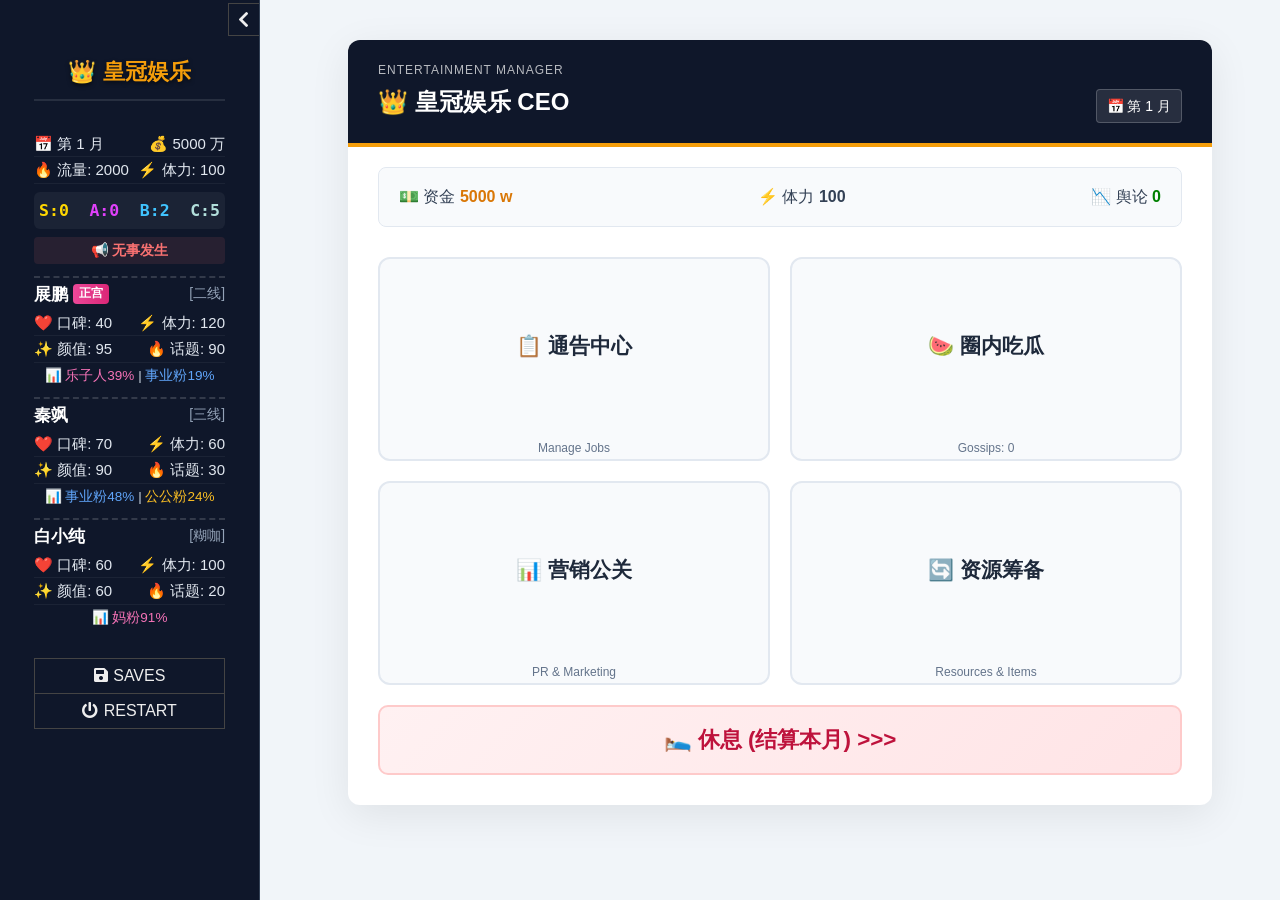
==== Index.html @ 20edef19 "Add files via upload" ====
<!DOCTYPE html>
<html data-init="no-js">
<head>
<meta charset="UTF-8" />
<title>👑 皇冠娱乐</title>
<meta name="viewport" content="width=device-width,initial-scale=1" />
<meta name="application-name" content="SugarCube" />
<meta name="version" content="2.37.3" />
<!--

SugarCube (v2.37.3): A free (gratis and libre) story format.

Copyright © 2013–2021 Thomas Michael Edwards <thomasmedwards@gmail.com>.
All rights reserved.

Redistribution and use in source and binary forms, with or without
modification, are permitted provided that the following conditions are met:

1. Redistributions of source code must retain the above copyright notice, this
   list of conditions and the following disclaimer.
2. Redistributions in binary form must reproduce the above copyright notice,
   this list of conditions and the following disclaimer in the documentation
   and/or other materials provided with the distribution.

THIS SOFTWARE IS PROVIDED BY THE COPYRIGHT HOLDERS AND CONTRIBUTORS "AS IS" AND
ANY EXPRESS OR IMPLIED WARRANTIES, INCLUDING, BUT NOT LIMITED TO, THE IMPLIED
WARRANTIES OF MERCHANTABILITY AND FITNESS FOR A PARTICULAR PURPOSE ARE
DISCLAIMED. IN NO EVENT SHALL THE COPYRIGHT OWNER OR CONTRIBUTORS BE LIABLE FOR
ANY DIRECT, INDIRECT, INCIDENTAL, SPECIAL, EXEMPLARY, OR CONSEQUENTIAL DAMAGES
(INCLUDING, BUT NOT LIMITED TO, PROCUREMENT OF SUBSTITUTE GOODS OR SERVICES;
LOSS OF USE, DATA, OR PROFITS; OR BUSINESS INTERRUPTION) HOWEVER CAUSED AND
ON ANY THEORY OF LIABILITY, WHETHER IN CONTRACT, STRICT LIABILITY, OR TORT
(INCLUDING NEGLIGENCE OR OTHERWISE) ARISING IN ANY WAY OUT OF THE USE OF THIS
SOFTWARE, EVEN IF ADVISED OF THE POSSIBILITY OF SUCH DAMAGE.

-->
<script id="script-libraries" type="text/javascript">
if(document.head&&document.addEventListener&&document.querySelector&&Object.create&&Object.freeze&&JSON){document.documentElement.setAttribute("data-init", "loading");
/*! @source http://purl.eligrey.com/github/classList.js/blob/1.2.20171210/classList.js */
"document"in self&&("classList"in document.createElement("_")&&(!document.createElementNS||"classList"in document.createElementNS("http://www.w3.org/2000/svg","g"))||!function(t){"use strict";if("Element"in t){var e="classList",n="prototype",i=t.Element[n],s=Object,r=String[n].trim||function(){return this.replace(/^\s+|\s+$/g,"")},o=Array[n].indexOf||function(t){for(var e=0,n=this.length;n>e;e++)if(e in this&&this[e]===t)return e;return-1},c=function(t,e){this.name=t,this.code=DOMException[t],this.message=e},a=function(t,e){if(""===e)throw new c("SYNTAX_ERR","The token must not be empty.");if(/\s/.test(e))throw new c("INVALID_CHARACTER_ERR","The token must not contain space characters.");return o.call(t,e)},l=function(t){for(var e=r.call(t.getAttribute("class")||""),n=e?e.split(/\s+/):[],i=0,s=n.length;s>i;i++)this.push(n[i]);this._updateClassName=function(){t.setAttribute("class",this.toString())}},u=l[n]=[],h=function(){return new l(this)};if(c[n]=Error[n],u.item=function(t){return this[t]||null},u.contains=function(t){return~a(this,t+"")},u.add=function(){var t,e=arguments,n=0,i=e.length,s=!1;do t=e[n]+"",~a(this,t)||(this.push(t),s=!0);while(++n<i);s&&this._updateClassName()},u.remove=function(){var t,e,n=arguments,i=0,s=n.length,r=!1;do for(t=n[i]+"",e=a(this,t);~e;)this.splice(e,1),r=!0,e=a(this,t);while(++i<s);r&&this._updateClassName()},u.toggle=function(t,e){var n=this.contains(t),i=n?e!==!0&&"remove":e!==!1&&"add";return i&&this[i](t),e===!0||e===!1?e:!n},u.replace=function(t,e){var n=a(t+"");~n&&(this.splice(n,1,e),this._updateClassName())},u.toString=function(){return this.join(" ")},s.defineProperty){var f={get:h,enumerable:!0,configurable:!0};try{s.defineProperty(i,e,f)}catch(p){void 0!==p.number&&-2146823252!==p.number||(f.enumerable=!1,s.defineProperty(i,e,f))}}else s[n].__defineGetter__&&i.__defineGetter__(e,h)}}(self),function(){"use strict";var t=document.createElement("_");if(t.classList.add("c1","c2"),!t.classList.contains("c2")){var e=function(t){var e=DOMTokenList.prototype[t];DOMTokenList.prototype[t]=function(t){var n,i=arguments.length;for(n=0;i>n;n++)t=arguments[n],e.call(this,t)}};e("add"),e("remove")}if(t.classList.toggle("c3",!1),t.classList.contains("c3")){var n=DOMTokenList.prototype.toggle;DOMTokenList.prototype.toggle=function(t,e){return 1 in arguments&&!this.contains(t)==!e?e:n.call(this,t)}}"replace"in document.createElement("_").classList||(DOMTokenList.prototype.replace=function(t,e){var n=this.toString().split(" "),i=n.indexOf(t+"");~i&&(n=n.slice(i),this.remove.apply(this,n),this.add(e),this.add.apply(this,n.slice(1)))}),t=null}());
/*!
 * https://github.com/es-shims/es5-shim
 * @license es5-shim Copyright 2009-2020 by contributors, MIT License
 * see https://github.com/es-shims/es5-shim/blob/v4.5.14/LICENSE
 */
(function(t,r){"use strict";if(typeof define==="function"&&define.amd){define(r)}else if(typeof exports==="object"){module.exports=r()}else{t.returnExports=r()}})(this,function(){var t=Array;var r=t.prototype;var e=Object;var n=e.prototype;var i=Function;var a=i.prototype;var o=String;var f=o.prototype;var u=Number;var l=u.prototype;var s=r.slice;var c=r.splice;var v=r.push;var h=r.unshift;var p=r.concat;var y=r.join;var d=a.call;var g=a.apply;var w=Math.max;var b=Math.min;var T=n.toString;var m=typeof Symbol==="function"&&typeof Symbol.toStringTag==="symbol";var D;var S=Function.prototype.toString,x=/^\s*class /,O=function isES6ClassFn(t){try{var r=S.call(t);var e=r.replace(/\/\/.*\n/g,"");var n=e.replace(/\/\*[.\s\S]*\*\//g,"");var i=n.replace(/\n/gm," ").replace(/ {2}/g," ");return x.test(i)}catch(a){return false}},E=function tryFunctionObject(t){try{if(O(t)){return false}S.call(t);return true}catch(r){return false}},j="[object Function]",I="[object GeneratorFunction]",D=function isCallable(t){if(!t){return false}if(typeof t!=="function"&&typeof t!=="object"){return false}if(m){return E(t)}if(O(t)){return false}var r=T.call(t);return r===j||r===I};var M;var U=RegExp.prototype.exec,$=function tryRegexExec(t){try{U.call(t);return true}catch(r){return false}},F="[object RegExp]";M=function isRegex(t){if(typeof t!=="object"){return false}return m?$(t):T.call(t)===F};var N;var C=String.prototype.valueOf,k=function tryStringObject(t){try{C.call(t);return true}catch(r){return false}},A="[object String]";N=function isString(t){if(typeof t==="string"){return true}if(typeof t!=="object"){return false}return m?k(t):T.call(t)===A};var R=e.defineProperty&&function(){try{var t={};e.defineProperty(t,"x",{enumerable:false,value:t});for(var r in t){return false}return t.x===t}catch(n){return false}}();var P=function(t){var r;if(R){r=function(t,r,n,i){if(!i&&r in t){return}e.defineProperty(t,r,{configurable:true,enumerable:false,writable:true,value:n})}}else{r=function(t,r,e,n){if(!n&&r in t){return}t[r]=e}}return function defineProperties(e,n,i){for(var a in n){if(t.call(n,a)){r(e,a,n[a],i)}}}}(n.hasOwnProperty);var J=function isPrimitive(t){var r=typeof t;return t===null||r!=="object"&&r!=="function"};var Y=u.isNaN||function isActualNaN(t){return t!==t};var z={ToInteger:function ToInteger(t){var r=+t;if(Y(r)){r=0}else if(r!==0&&r!==1/0&&r!==-(1/0)){r=(r>0||-1)*Math.floor(Math.abs(r))}return r},ToPrimitive:function ToPrimitive(t){var r,e,n;if(J(t)){return t}e=t.valueOf;if(D(e)){r=e.call(t);if(J(r)){return r}}n=t.toString;if(D(n)){r=n.call(t);if(J(r)){return r}}throw new TypeError},ToObject:function(t){if(t==null){throw new TypeError("can't convert "+t+" to object")}return e(t)},ToUint32:function ToUint32(t){return t>>>0}};var Z=function Empty(){};P(a,{bind:function bind(t){var r=this;if(!D(r)){throw new TypeError("Function.prototype.bind called on incompatible "+r)}var n=s.call(arguments,1);var a;var o=function(){if(this instanceof a){var i=g.call(r,this,p.call(n,s.call(arguments)));if(e(i)===i){return i}return this}else{return g.call(r,t,p.call(n,s.call(arguments)))}};var f=w(0,r.length-n.length);var u=[];for(var l=0;l<f;l++){v.call(u,"$"+l)}a=i("binder","return function ("+y.call(u,",")+"){ return binder.apply(this, arguments); }")(o);if(r.prototype){Z.prototype=r.prototype;a.prototype=new Z;Z.prototype=null}return a}});var G=d.bind(n.hasOwnProperty);var H=d.bind(n.toString);var W=d.bind(s);var B=g.bind(s);if(typeof document==="object"&&document&&document.documentElement){try{W(document.documentElement.childNodes)}catch(X){var L=W;var q=B;W=function arraySliceIE(t){var r=[];var e=t.length;while(e-- >0){r[e]=t[e]}return q(r,L(arguments,1))};B=function arraySliceApplyIE(t,r){return q(W(t),r)}}}var K=d.bind(f.slice);var Q=d.bind(f.split);var V=d.bind(f.indexOf);var _=d.bind(v);var tt=d.bind(n.propertyIsEnumerable);var rt=d.bind(r.sort);var et=t.isArray||function isArray(t){return H(t)==="[object Array]"};var nt=[].unshift(0)!==1;P(r,{unshift:function(){h.apply(this,arguments);return this.length}},nt);P(t,{isArray:et});var it=e("a");var at=it[0]!=="a"||!(0 in it);var ot=function properlyBoxed(t){var r=true;var e=true;var n=false;if(t){try{t.call("foo",function(t,e,n){if(typeof n!=="object"){r=false}});t.call([1],function(){"use strict";e=typeof this==="string"},"x")}catch(i){n=true}}return!!t&&!n&&r&&e};P(r,{forEach:function forEach(t){var r=z.ToObject(this);var e=at&&N(this)?Q(this,""):r;var n=-1;var i=z.ToUint32(e.length);var a;if(arguments.length>1){a=arguments[1]}if(!D(t)){throw new TypeError("Array.prototype.forEach callback must be a function")}while(++n<i){if(n in e){if(typeof a==="undefined"){t(e[n],n,r)}else{t.call(a,e[n],n,r)}}}}},!ot(r.forEach));P(r,{map:function map(r){var e=z.ToObject(this);var n=at&&N(this)?Q(this,""):e;var i=z.ToUint32(n.length);var a=t(i);var o;if(arguments.length>1){o=arguments[1]}if(!D(r)){throw new TypeError("Array.prototype.map callback must be a function")}for(var f=0;f<i;f++){if(f in n){if(typeof o==="undefined"){a[f]=r(n[f],f,e)}else{a[f]=r.call(o,n[f],f,e)}}}return a}},!ot(r.map));P(r,{filter:function filter(t){var r=z.ToObject(this);var e=at&&N(this)?Q(this,""):r;var n=z.ToUint32(e.length);var i=[];var a;var o;if(arguments.length>1){o=arguments[1]}if(!D(t)){throw new TypeError("Array.prototype.filter callback must be a function")}for(var f=0;f<n;f++){if(f in e){a=e[f];if(typeof o==="undefined"?t(a,f,r):t.call(o,a,f,r)){_(i,a)}}}return i}},!ot(r.filter));P(r,{every:function every(t){var r=z.ToObject(this);var e=at&&N(this)?Q(this,""):r;var n=z.ToUint32(e.length);var i;if(arguments.length>1){i=arguments[1]}if(!D(t)){throw new TypeError("Array.prototype.every callback must be a function")}for(var a=0;a<n;a++){if(a in e&&!(typeof i==="undefined"?t(e[a],a,r):t.call(i,e[a],a,r))){return false}}return true}},!ot(r.every));P(r,{some:function some(t){var r=z.ToObject(this);var e=at&&N(this)?Q(this,""):r;var n=z.ToUint32(e.length);var i;if(arguments.length>1){i=arguments[1]}if(!D(t)){throw new TypeError("Array.prototype.some callback must be a function")}for(var a=0;a<n;a++){if(a in e&&(typeof i==="undefined"?t(e[a],a,r):t.call(i,e[a],a,r))){return true}}return false}},!ot(r.some));var ft=false;if(r.reduce){ft=typeof r.reduce.call("es5",function(t,r,e,n){return n})==="object"}P(r,{reduce:function reduce(t){var r=z.ToObject(this);var e=at&&N(this)?Q(this,""):r;var n=z.ToUint32(e.length);if(!D(t)){throw new TypeError("Array.prototype.reduce callback must be a function")}if(n===0&&arguments.length===1){throw new TypeError("reduce of empty array with no initial value")}var i=0;var a;if(arguments.length>=2){a=arguments[1]}else{do{if(i in e){a=e[i++];break}if(++i>=n){throw new TypeError("reduce of empty array with no initial value")}}while(true)}for(;i<n;i++){if(i in e){a=t(a,e[i],i,r)}}return a}},!ft);var ut=false;if(r.reduceRight){ut=typeof r.reduceRight.call("es5",function(t,r,e,n){return n})==="object"}P(r,{reduceRight:function reduceRight(t){var r=z.ToObject(this);var e=at&&N(this)?Q(this,""):r;var n=z.ToUint32(e.length);if(!D(t)){throw new TypeError("Array.prototype.reduceRight callback must be a function")}if(n===0&&arguments.length===1){throw new TypeError("reduceRight of empty array with no initial value")}var i;var a=n-1;if(arguments.length>=2){i=arguments[1]}else{do{if(a in e){i=e[a--];break}if(--a<0){throw new TypeError("reduceRight of empty array with no initial value")}}while(true)}if(a<0){return i}do{if(a in e){i=t(i,e[a],a,r)}}while(a--);return i}},!ut);var lt=r.indexOf&&[0,1].indexOf(1,2)!==-1;P(r,{indexOf:function indexOf(t){var r=at&&N(this)?Q(this,""):z.ToObject(this);var e=z.ToUint32(r.length);if(e===0){return-1}var n=0;if(arguments.length>1){n=z.ToInteger(arguments[1])}n=n>=0?n:w(0,e+n);for(;n<e;n++){if(n in r&&r[n]===t){return n}}return-1}},lt);var st=r.lastIndexOf&&[0,1].lastIndexOf(0,-3)!==-1;P(r,{lastIndexOf:function lastIndexOf(t){var r=at&&N(this)?Q(this,""):z.ToObject(this);var e=z.ToUint32(r.length);if(e===0){return-1}var n=e-1;if(arguments.length>1){n=b(n,z.ToInteger(arguments[1]))}n=n>=0?n:e-Math.abs(n);for(;n>=0;n--){if(n in r&&t===r[n]){return n}}return-1}},st);var ct=function(){var t=[1,2];var r=t.splice();return t.length===2&&et(r)&&r.length===0}();P(r,{splice:function splice(t,r){if(arguments.length===0){return[]}else{return c.apply(this,arguments)}}},!ct);var vt=function(){var t={};r.splice.call(t,0,0,1);return t.length===1}();P(r,{splice:function splice(t,r){if(arguments.length===0){return[]}var e=arguments;this.length=w(z.ToInteger(this.length),0);if(arguments.length>0&&typeof r!=="number"){e=W(arguments);if(e.length<2){_(e,this.length-t)}else{e[1]=z.ToInteger(r)}}return c.apply(this,e)}},!vt);var ht=function(){var r=new t(1e5);r[8]="x";r.splice(1,1);return r.indexOf("x")===7}();var pt=function(){var t=256;var r=[];r[t]="a";r.splice(t+1,0,"b");return r[t]==="a"}();P(r,{splice:function splice(t,r){var e=z.ToObject(this);var n=[];var i=z.ToUint32(e.length);var a=z.ToInteger(t);var f=a<0?w(i+a,0):b(a,i);var u=arguments.length===0?0:arguments.length===1?i-f:b(w(z.ToInteger(r),0),i-f);var l=0;var s;while(l<u){s=o(f+l);if(G(e,s)){n[l]=e[s]}l+=1}var c=W(arguments,2);var v=c.length;var h;if(v<u){l=f;var p=i-u;while(l<p){s=o(l+u);h=o(l+v);if(G(e,s)){e[h]=e[s]}else{delete e[h]}l+=1}l=i;var y=i-u+v;while(l>y){delete e[l-1];l-=1}}else if(v>u){l=i-u;while(l>f){s=o(l+u-1);h=o(l+v-1);if(G(e,s)){e[h]=e[s]}else{delete e[h]}l-=1}}l=f;for(var d=0;d<c.length;++d){e[l]=c[d];l+=1}e.length=i-u+v;return n}},!ht||!pt);var yt=r.join;var dt;try{dt=Array.prototype.join.call("123",",")!=="1,2,3"}catch(X){dt=true}if(dt){P(r,{join:function join(t){var r=typeof t==="undefined"?",":t;return yt.call(N(this)?Q(this,""):this,r)}},dt)}var gt=[1,2].join(undefined)!=="1,2";if(gt){P(r,{join:function join(t){var r=typeof t==="undefined"?",":t;return yt.call(this,r)}},gt)}var wt=function push(t){var r=z.ToObject(this);var e=z.ToUint32(r.length);var n=0;while(n<arguments.length){r[e+n]=arguments[n];n+=1}r.length=e+n;return e+n};var bt=function(){var t={};var r=Array.prototype.push.call(t,undefined);return r!==1||t.length!==1||typeof t[0]!=="undefined"||!G(t,0)}();P(r,{push:function push(t){if(et(this)){return v.apply(this,arguments)}return wt.apply(this,arguments)}},bt);var Tt=function(){var t=[];var r=t.push(undefined);return r!==1||t.length!==1||typeof t[0]!=="undefined"||!G(t,0)}();P(r,{push:wt},Tt);P(r,{slice:function(t,r){var e=N(this)?Q(this,""):this;return B(e,arguments)}},at);var mt=function(){try{[1,2].sort(null)}catch(t){try{[1,2].sort({})}catch(r){return false}}return true}();var Dt=function(){try{[1,2].sort(/a/);return false}catch(t){}return true}();var St=function(){try{[1,2].sort(undefined);return true}catch(t){}return false}();P(r,{sort:function sort(t){if(typeof t==="undefined"){return rt(this)}if(!D(t)){throw new TypeError("Array.prototype.sort callback must be a function")}return rt(this,t)}},mt||!St||!Dt);var xt=!tt({toString:null},"toString");var Ot=tt(function(){},"prototype");var Et=!G("x","0");var jt=function(t){var r=t.constructor;return r&&r.prototype===t};var It={$applicationCache:true,$console:true,$external:true,$frame:true,$frameElement:true,$frames:true,$innerHeight:true,$innerWidth:true,$onmozfullscreenchange:true,$onmozfullscreenerror:true,$outerHeight:true,$outerWidth:true,$pageXOffset:true,$pageYOffset:true,$parent:true,$scrollLeft:true,$scrollTop:true,$scrollX:true,$scrollY:true,$self:true,$webkitIndexedDB:true,$webkitStorageInfo:true,$window:true,$width:true,$height:true,$top:true,$localStorage:true};var Mt=function(){if(typeof window==="undefined"){return false}for(var t in window){try{if(!It["$"+t]&&G(window,t)&&window[t]!==null&&typeof window[t]==="object"){jt(window[t])}}catch(r){return true}}return false}();var Ut=function(t){if(typeof window==="undefined"||!Mt){return jt(t)}try{return jt(t)}catch(r){return false}};var $t=["toString","toLocaleString","valueOf","hasOwnProperty","isPrototypeOf","propertyIsEnumerable","constructor"];var Ft=$t.length;var Nt=function isArguments(t){return H(t)==="[object Arguments]"};var Ct=function isArguments(t){return t!==null&&typeof t==="object"&&typeof t.length==="number"&&t.length>=0&&!et(t)&&D(t.callee)};var kt=Nt(arguments)?Nt:Ct;P(e,{keys:function keys(t){var r=D(t);var e=kt(t);var n=t!==null&&typeof t==="object";var i=n&&N(t);if(!n&&!r&&!e){throw new TypeError("Object.keys called on a non-object")}var a=[];var f=Ot&&r;if(i&&Et||e){for(var u=0;u<t.length;++u){_(a,o(u))}}if(!e){for(var l in t){if(!(f&&l==="prototype")&&G(t,l)){_(a,o(l))}}}if(xt){var s=Ut(t);for(var c=0;c<Ft;c++){var v=$t[c];if(!(s&&v==="constructor")&&G(t,v)){_(a,v)}}}return a}});var At=e.keys&&function(){return e.keys(arguments).length===2}(1,2);var Rt=e.keys&&function(){var t=e.keys(arguments);return arguments.length!==1||t.length!==1||t[0]!==1}(1);var Pt=e.keys;P(e,{keys:function keys(t){if(kt(t)){return Pt(W(t))}else{return Pt(t)}}},!At||Rt);var Jt=new Date(-0xc782b5b342b24).getUTCMonth()!==0;var Yt=new Date(-0x55d318d56a724);var zt=new Date(14496624e5);var Zt=Yt.toUTCString()!=="Mon, 01 Jan -45875 11:59:59 GMT";var Gt;var Ht;var Wt=Yt.getTimezoneOffset();if(Wt<-720){Gt=Yt.toDateString()!=="Tue Jan 02 -45875";Ht=!/^Thu Dec 10 2015 \d\d:\d\d:\d\d GMT[-+]\d\d\d\d(?: |$)/.test(String(zt))}else{Gt=Yt.toDateString()!=="Mon Jan 01 -45875";Ht=!/^Wed Dec 09 2015 \d\d:\d\d:\d\d GMT[-+]\d\d\d\d(?: |$)/.test(String(zt))}var Bt=d.bind(Date.prototype.getFullYear);var Xt=d.bind(Date.prototype.getMonth);var Lt=d.bind(Date.prototype.getDate);var qt=d.bind(Date.prototype.getUTCFullYear);var Kt=d.bind(Date.prototype.getUTCMonth);var Qt=d.bind(Date.prototype.getUTCDate);var Vt=d.bind(Date.prototype.getUTCDay);var _t=d.bind(Date.prototype.getUTCHours);var tr=d.bind(Date.prototype.getUTCMinutes);var rr=d.bind(Date.prototype.getUTCSeconds);var er=d.bind(Date.prototype.getUTCMilliseconds);var nr=["Sun","Mon","Tue","Wed","Thu","Fri","Sat"];var ir=["Jan","Feb","Mar","Apr","May","Jun","Jul","Aug","Sep","Oct","Nov","Dec"];var ar=function daysInMonth(t,r){return Lt(new Date(r,t,0))};P(Date.prototype,{getFullYear:function getFullYear(){if(!this||!(this instanceof Date)){throw new TypeError("this is not a Date object.")}var t=Bt(this);if(t<0&&Xt(this)>11){return t+1}return t},getMonth:function getMonth(){if(!this||!(this instanceof Date)){throw new TypeError("this is not a Date object.")}var t=Bt(this);var r=Xt(this);if(t<0&&r>11){return 0}return r},getDate:function getDate(){if(!this||!(this instanceof Date)){throw new TypeError("this is not a Date object.")}var t=Bt(this);var r=Xt(this);var e=Lt(this);if(t<0&&r>11){if(r===12){return e}var n=ar(0,t+1);return n-e+1}return e},getUTCFullYear:function getUTCFullYear(){if(!this||!(this instanceof Date)){throw new TypeError("this is not a Date object.")}var t=qt(this);if(t<0&&Kt(this)>11){return t+1}return t},getUTCMonth:function getUTCMonth(){if(!this||!(this instanceof Date)){throw new TypeError("this is not a Date object.")}var t=qt(this);var r=Kt(this);if(t<0&&r>11){return 0}return r},getUTCDate:function getUTCDate(){if(!this||!(this instanceof Date)){throw new TypeError("this is not a Date object.")}var t=qt(this);var r=Kt(this);var e=Qt(this);if(t<0&&r>11){if(r===12){return e}var n=ar(0,t+1);return n-e+1}return e}},Jt);P(Date.prototype,{toUTCString:function toUTCString(){if(!this||!(this instanceof Date)){throw new TypeError("this is not a Date object.")}var t=Vt(this);var r=Qt(this);var e=Kt(this);var n=qt(this);var i=_t(this);var a=tr(this);var o=rr(this);return nr[t]+", "+(r<10?"0"+r:r)+" "+ir[e]+" "+n+" "+(i<10?"0"+i:i)+":"+(a<10?"0"+a:a)+":"+(o<10?"0"+o:o)+" GMT"}},Jt||Zt);P(Date.prototype,{toDateString:function toDateString(){if(!this||!(this instanceof Date)){throw new TypeError("this is not a Date object.")}var t=this.getDay();var r=this.getDate();var e=this.getMonth();var n=this.getFullYear();return nr[t]+" "+ir[e]+" "+(r<10?"0"+r:r)+" "+n}},Jt||Gt);if(Jt||Ht){Date.prototype.toString=function toString(){if(!this||!(this instanceof Date)){throw new TypeError("this is not a Date object.")}var t=this.getDay();var r=this.getDate();var e=this.getMonth();var n=this.getFullYear();var i=this.getHours();var a=this.getMinutes();var o=this.getSeconds();var f=this.getTimezoneOffset();var u=Math.floor(Math.abs(f)/60);var l=Math.floor(Math.abs(f)%60);return nr[t]+" "+ir[e]+" "+(r<10?"0"+r:r)+" "+n+" "+(i<10?"0"+i:i)+":"+(a<10?"0"+a:a)+":"+(o<10?"0"+o:o)+" GMT"+(f>0?"-":"+")+(u<10?"0"+u:u)+(l<10?"0"+l:l)};if(R){e.defineProperty(Date.prototype,"toString",{configurable:true,enumerable:false,writable:true})}}var or=-621987552e5;var fr="-000001";var ur=Date.prototype.toISOString&&new Date(or).toISOString().indexOf(fr)===-1;var lr=Date.prototype.toISOString&&new Date(-1).toISOString()!=="1969-12-31T23:59:59.999Z";var sr=d.bind(Date.prototype.getTime);P(Date.prototype,{toISOString:function toISOString(){if(!isFinite(this)||!isFinite(sr(this))){throw new RangeError("Date.prototype.toISOString called on non-finite value.")}var t=qt(this);var r=Kt(this);t+=Math.floor(r/12);r=(r%12+12)%12;var e=[r+1,Qt(this),_t(this),tr(this),rr(this)];t=(t<0?"-":t>9999?"+":"")+K("00000"+Math.abs(t),0<=t&&t<=9999?-4:-6);for(var n=0;n<e.length;++n){e[n]=K("00"+e[n],-2)}return t+"-"+W(e,0,2).join("-")+"T"+W(e,2).join(":")+"."+K("000"+er(this),-3)+"Z"}},ur||lr);var cr=function(){try{return Date.prototype.toJSON&&new Date(NaN).toJSON()===null&&new Date(or).toJSON().indexOf(fr)!==-1&&Date.prototype.toJSON.call({toISOString:function(){return true}})}catch(t){return false}}();if(!cr){Date.prototype.toJSON=function toJSON(t){var r=e(this);var n=z.ToPrimitive(r);if(typeof n==="number"&&!isFinite(n)){return null}var i=r.toISOString;if(!D(i)){throw new TypeError("toISOString property is not callable")}return i.call(r)}}var vr=Date.parse("+033658-09-27T01:46:40.000Z")===1e15;var hr=!isNaN(Date.parse("2012-04-04T24:00:00.500Z"))||!isNaN(Date.parse("2012-11-31T23:59:59.000Z"))||!isNaN(Date.parse("2012-12-31T23:59:60.000Z"));var pr=isNaN(Date.parse("2000-01-01T00:00:00.000Z"));if(pr||hr||!vr){var yr=Math.pow(2,31)-1;var dr=Y(new Date(1970,0,1,0,0,0,yr+1).getTime());Date=function(t){var r=function Date(e,n,i,a,f,u,l){var s=arguments.length;var c;if(this instanceof t){var v=u;var h=l;if(dr&&s>=7&&l>yr){var p=Math.floor(l/yr)*yr;var y=Math.floor(p/1e3);v+=y;h-=y*1e3}c=s===1&&o(e)===e?new t(r.parse(e)):s>=7?new t(e,n,i,a,f,v,h):s>=6?new t(e,n,i,a,f,v):s>=5?new t(e,n,i,a,f):s>=4?new t(e,n,i,a):s>=3?new t(e,n,i):s>=2?new t(e,n):s>=1?new t(e instanceof t?+e:e):new t}else{c=t.apply(this,arguments)}if(!J(c)){P(c,{constructor:r},true)}return c};var e=new RegExp("^"+"(\\d{4}|[+-]\\d{6})"+"(?:-(\\d{2})"+"(?:-(\\d{2})"+"(?:"+"T(\\d{2})"+":(\\d{2})"+"(?:"+":(\\d{2})"+"(?:(\\.\\d{1,}))?"+")?"+"("+"Z|"+"(?:"+"([-+])"+"(\\d{2})"+":(\\d{2})"+")"+")?)?)?)?"+"$");var n=[0,31,59,90,120,151,181,212,243,273,304,334,365];var i=function dayFromMonth(t,r){var e=r>1?1:0;return n[r]+Math.floor((t-1969+e)/4)-Math.floor((t-1901+e)/100)+Math.floor((t-1601+e)/400)+365*(t-1970)};var a=function toUTC(r){var e=0;var n=r;if(dr&&n>yr){var i=Math.floor(n/yr)*yr;var a=Math.floor(i/1e3);e+=a;n-=a*1e3}return u(new t(1970,0,1,0,0,e,n))};for(var f in t){if(G(t,f)){r[f]=t[f]}}P(r,{now:t.now,UTC:t.UTC},true);r.prototype=t.prototype;P(r.prototype,{constructor:r},true);var l=function parse(r){var n=e.exec(r);if(n){var o=u(n[1]),f=u(n[2]||1)-1,l=u(n[3]||1)-1,s=u(n[4]||0),c=u(n[5]||0),v=u(n[6]||0),h=Math.floor(u(n[7]||0)*1e3),p=Boolean(n[4]&&!n[8]),y=n[9]==="-"?1:-1,d=u(n[10]||0),g=u(n[11]||0),w;var b=c>0||v>0||h>0;if(s<(b?24:25)&&c<60&&v<60&&h<1e3&&f>-1&&f<12&&d<24&&g<60&&l>-1&&l<i(o,f+1)-i(o,f)){w=((i(o,f)+l)*24+s+d*y)*60;w=((w+c+g*y)*60+v)*1e3+h;if(p){w=a(w)}if(-864e13<=w&&w<=864e13){return w}}return NaN}return t.parse.apply(this,arguments)};P(r,{parse:l});return r}(Date)}if(!Date.now){Date.now=function now(){return(new Date).getTime()}}var gr=l.toFixed&&(8e-5.toFixed(3)!=="0.000"||.9.toFixed(0)!=="1"||1.255.toFixed(2)!=="1.25"||(1000000000000000128).toFixed(0)!=="1000000000000000128");var wr={base:1e7,size:6,data:[0,0,0,0,0,0],multiply:function multiply(t,r){var e=-1;var n=r;while(++e<wr.size){n+=t*wr.data[e];wr.data[e]=n%wr.base;n=Math.floor(n/wr.base)}},divide:function divide(t){var r=wr.size;var e=0;while(--r>=0){e+=wr.data[r];wr.data[r]=Math.floor(e/t);e=e%t*wr.base}},numToString:function numToString(){var t=wr.size;var r="";while(--t>=0){if(r!==""||t===0||wr.data[t]!==0){var e=o(wr.data[t]);if(r===""){r=e}else{r+=K("0000000",0,7-e.length)+e}}}return r},pow:function pow(t,r,e){return r===0?e:r%2===1?pow(t,r-1,e*t):pow(t*t,r/2,e)},log:function log(t){var r=0;var e=t;while(e>=4096){r+=12;e/=4096}while(e>=2){r+=1;e/=2}return r}};var br=function toFixed(t){var r,e,n,i,a,f,l,s;r=u(t);r=Y(r)?0:Math.floor(r);if(r<0||r>20){throw new RangeError("Number.toFixed called with invalid number of decimals")}e=u(this);if(Y(e)){return"NaN"}if(e<=-1e21||e>=1e21){return o(e)}n="";if(e<0){n="-";e=-e}i="0";if(e>1e-21){a=wr.log(e*wr.pow(2,69,1))-69;f=a<0?e*wr.pow(2,-a,1):e/wr.pow(2,a,1);f*=4503599627370496;a=52-a;if(a>0){wr.multiply(0,f);l=r;while(l>=7){wr.multiply(1e7,0);l-=7}wr.multiply(wr.pow(10,l,1),0);l=a-1;while(l>=23){wr.divide(1<<23);l-=23}wr.divide(1<<l);wr.multiply(1,1);wr.divide(2);i=wr.numToString()}else{wr.multiply(0,f);wr.multiply(1<<-a,0);i=wr.numToString()+K("0.00000000000000000000",2,2+r)}}if(r>0){s=i.length;if(s<=r){i=n+K("0.0000000000000000000",0,r-s+2)+i}else{i=n+K(i,0,s-r)+"."+K(i,s-r)}}else{i=n+i}return i};P(l,{toFixed:br},gr);var Tr=function(){try{return 1..toPrecision(undefined)==="1"}catch(t){return true}}();var mr=l.toPrecision;P(l,{toPrecision:function toPrecision(t){return typeof t==="undefined"?mr.call(this):mr.call(this,t)}},Tr);if("ab".split(/(?:ab)*/).length!==2||".".split(/(.?)(.?)/).length!==4||"tesst".split(/(s)*/)[1]==="t"||"test".split(/(?:)/,-1).length!==4||"".split(/.?/).length||".".split(/()()/).length>1){(function(){var t=typeof/()??/.exec("")[1]==="undefined";var r=Math.pow(2,32)-1;f.split=function(e,n){var i=String(this);if(typeof e==="undefined"&&n===0){return[]}if(!M(e)){return Q(this,e,n)}var a=[];var o=(e.ignoreCase?"i":"")+(e.multiline?"m":"")+(e.unicode?"u":"")+(e.sticky?"y":""),f=0,u,l,s,c;var h=new RegExp(e.source,o+"g");if(!t){u=new RegExp("^"+h.source+"$(?!\\s)",o)}var p=typeof n==="undefined"?r:z.ToUint32(n);l=h.exec(i);while(l){s=l.index+l[0].length;if(s>f){_(a,K(i,f,l.index));if(!t&&l.length>1){l[0].replace(u,function(){for(var t=1;t<arguments.length-2;t++){if(typeof arguments[t]==="undefined"){l[t]=void 0}}})}if(l.length>1&&l.index<i.length){v.apply(a,W(l,1))}c=l[0].length;f=s;if(a.length>=p){break}}if(h.lastIndex===l.index){h.lastIndex++}l=h.exec(i)}if(f===i.length){if(c||!h.test("")){_(a,"")}}else{_(a,K(i,f))}return a.length>p?W(a,0,p):a}})()}else if("0".split(void 0,0).length){f.split=function split(t,r){if(typeof t==="undefined"&&r===0){return[]}return Q(this,t,r)}}var Dr=f.replace;var Sr=function(){var t=[];"x".replace(/x(.)?/g,function(r,e){_(t,e)});return t.length===1&&typeof t[0]==="undefined"}();if(!Sr){f.replace=function replace(t,r){var e=D(r);var n=M(t)&&/\)[*?]/.test(t.source);if(!e||!n){return Dr.call(this,t,r)}else{var i=function(e){var n=arguments.length;var i=t.lastIndex;t.lastIndex=0;var a=t.exec(e)||[];t.lastIndex=i;_(a,arguments[n-2],arguments[n-1]);return r.apply(this,a)};return Dr.call(this,t,i)}}}var xr=f.substr;var Or="".substr&&"0b".substr(-1)!=="b";P(f,{substr:function substr(t,r){var e=t;if(t<0){e=w(this.length+t,0)}return xr.call(this,e,r)}},Or);var Er="\t\n\x0B\f\r \xa0\u1680\u2000\u2001\u2002\u2003"+"\u2004\u2005\u2006\u2007\u2008\u2009\u200a\u202f\u205f\u3000\u2028"+"\u2029\ufeff";var jr="\u200b";var Ir="["+Er+"]";var Mr=new RegExp("^"+Ir+Ir+"*");var Ur=new RegExp(Ir+Ir+"*$");var $r=f.trim&&(Er.trim()||!jr.trim());P(f,{trim:function trim(){if(typeof this==="undefined"||this===null){throw new TypeError("can't convert "+this+" to object")}return o(this).replace(Mr,"").replace(Ur,"")}},$r);var Fr=d.bind(String.prototype.trim);var Nr=f.lastIndexOf&&"abc\u3042\u3044".lastIndexOf("\u3042\u3044",2)!==-1;P(f,{lastIndexOf:function lastIndexOf(t){if(typeof this==="undefined"||this===null){throw new TypeError("can't convert "+this+" to object")}var r=o(this);var e=o(t);var n=arguments.length>1?u(arguments[1]):NaN;var i=Y(n)?Infinity:z.ToInteger(n);var a=b(w(i,0),r.length);var f=e.length;var l=a+f;while(l>0){l=w(0,l-f);var s=V(K(r,l,a+f),e);if(s!==-1){return l+s}}return-1}},Nr);var Cr=f.lastIndexOf;P(f,{lastIndexOf:function lastIndexOf(t){return Cr.apply(this,arguments)}},f.lastIndexOf.length!==1);if(parseInt(Er+"08")!==8||parseInt(Er+"0x16")!==22){parseInt=function(t){var r=/^[-+]?0[xX]/;return function parseInt(e,n){if(typeof e==="symbol"){""+e}var i=Fr(String(e));var a=u(n)||(r.test(i)?16:10);return t(i,a)}}(parseInt)}if(1/parseFloat("-0")!==-Infinity){parseFloat=function(t){return function parseFloat(r){var e=Fr(String(r));var n=t(e);return n===0&&K(e,0,1)==="-"?-0:n}}(parseFloat)}if(String(new RangeError("test"))!=="RangeError: test"){var kr=function toString(){if(typeof this==="undefined"||this===null){throw new TypeError("can't convert "+this+" to object")}var t=this.name;if(typeof t==="undefined"){t="Error"}else if(typeof t!=="string"){t=o(t)}var r=this.message;if(typeof r==="undefined"){r=""}else if(typeof r!=="string"){r=o(r)}if(!t){return r}if(!r){return t}return t+": "+r};Error.prototype.toString=kr}if(R){var Ar=function(t,r){if(tt(t,r)){var e=Object.getOwnPropertyDescriptor(t,r);if(e.configurable){e.enumerable=false;Object.defineProperty(t,r,e)}}};Ar(Error.prototype,"message");if(Error.prototype.message!==""){Error.prototype.message=""}Ar(Error.prototype,"name")}if(String(/a/gim)!=="/a/gim"){var Rr=function toString(){var t="/"+this.source+"/";if(this.global){t+="g"}if(this.ignoreCase){t+="i"}if(this.multiline){t+="m"}return t};RegExp.prototype.toString=Rr}});
/*!
 * https://github.com/paulmillr/es6-shim
 * @license es6-shim Copyright 2013-2016 by Paul Miller (http://paulmillr.com)
 *   and contributors,  MIT License
 * es6-shim: v0.35.4
 * see https://github.com/paulmillr/es6-shim/blob/0.35.4/LICENSE
 * Details and documentation:
 * https://github.com/paulmillr/es6-shim/
 */
(function(e,t){if(typeof define==="function"&&define.amd){define(t)}else if(typeof exports==="object"){module.exports=t()}else{e.returnExports=t()}})(this,function(){"use strict";var e=Function.call.bind(Function.apply);var t=Function.call.bind(Function.call);var r=Array.isArray;var n=Object.keys;var o=function notThunker(t){return function notThunk(){return!e(t,this,arguments)}};var i=function(e){try{e();return false}catch(t){return true}};var a=function valueOrFalseIfThrows(e){try{return e()}catch(t){return false}};var u=o(i);var f=function(){return!i(function(){return Object.defineProperty({},"x",{get:function(){}})})};var s=!!Object.defineProperty&&f();var c=function foo(){}.name==="foo";var l=Function.call.bind(Array.prototype.forEach);var p=Function.call.bind(Array.prototype.reduce);var v=Function.call.bind(Array.prototype.filter);var y=Function.call.bind(Array.prototype.some);var h=function(e,t,r,n){if(!n&&t in e){return}if(s){Object.defineProperty(e,t,{configurable:true,enumerable:false,writable:true,value:r})}else{e[t]=r}};var b=function(e,t,r){l(n(t),function(n){var o=t[n];h(e,n,o,!!r)})};var g=Function.call.bind(Object.prototype.toString);var d=typeof/abc/==="function"?function IsCallableSlow(e){return typeof e==="function"&&g(e)==="[object Function]"}:function IsCallableFast(e){return typeof e==="function"};var m={getter:function(e,t,r){if(!s){throw new TypeError("getters require true ES5 support")}Object.defineProperty(e,t,{configurable:true,enumerable:false,get:r})},proxy:function(e,t,r){if(!s){throw new TypeError("getters require true ES5 support")}var n=Object.getOwnPropertyDescriptor(e,t);Object.defineProperty(r,t,{configurable:n.configurable,enumerable:n.enumerable,get:function getKey(){return e[t]},set:function setKey(r){e[t]=r}})},redefine:function(e,t,r){if(s){var n=Object.getOwnPropertyDescriptor(e,t);n.value=r;Object.defineProperty(e,t,n)}else{e[t]=r}},defineByDescriptor:function(e,t,r){if(s){Object.defineProperty(e,t,r)}else if("value"in r){e[t]=r.value}},preserveToString:function(e,t){if(t&&d(t.toString)){h(e,"toString",t.toString.bind(t),true)}}};var O=Object.create||function(e,t){var r=function Prototype(){};r.prototype=e;var o=new r;if(typeof t!=="undefined"){n(t).forEach(function(e){m.defineByDescriptor(o,e,t[e])})}return o};var w=function(e,t){if(!Object.setPrototypeOf){return false}return a(function(){var r=function Subclass(t){var r=new e(t);Object.setPrototypeOf(r,Subclass.prototype);return r};Object.setPrototypeOf(r,e);r.prototype=O(e.prototype,{constructor:{value:r}});return t(r)})};var j=function(){if(typeof self!=="undefined"){return self}if(typeof window!=="undefined"){return window}if(typeof global!=="undefined"){return global}throw new Error("unable to locate global object")};var S=j();var T=S.isFinite;var I=Function.call.bind(String.prototype.indexOf);var E=Function.apply.bind(Array.prototype.indexOf);var P=Function.call.bind(Array.prototype.concat);var C=Function.call.bind(String.prototype.slice);var M=Function.call.bind(Array.prototype.push);var x=Function.apply.bind(Array.prototype.push);var N=Function.call.bind(Array.prototype.shift);var A=Math.max;var R=Math.min;var _=Math.floor;var k=Math.abs;var L=Math.exp;var F=Math.log;var D=Math.sqrt;var z=Function.call.bind(Object.prototype.hasOwnProperty);var q;var W=function(){};var G=S.Map;var H=G&&G.prototype["delete"];var V=G&&G.prototype.get;var B=G&&G.prototype.has;var U=G&&G.prototype.set;var $=S.Symbol||{};var J=$.species||"@@species";var X=Number.isNaN||function isNaN(e){return e!==e};var K=Number.isFinite||function isFinite(e){return typeof e==="number"&&T(e)};var Z=d(Math.sign)?Math.sign:function sign(e){var t=Number(e);if(t===0){return t}if(X(t)){return t}return t<0?-1:1};var Y=function log1p(e){var t=Number(e);if(t<-1||X(t)){return NaN}if(t===0||t===Infinity){return t}if(t===-1){return-Infinity}return 1+t-1===0?t:t*(F(1+t)/(1+t-1))};var Q=function isArguments(e){return g(e)==="[object Arguments]"};var ee=function isArguments(e){return e!==null&&typeof e==="object"&&typeof e.length==="number"&&e.length>=0&&g(e)!=="[object Array]"&&g(e.callee)==="[object Function]"};var te=Q(arguments)?Q:ee;var re={primitive:function(e){return e===null||typeof e!=="function"&&typeof e!=="object"},string:function(e){return g(e)==="[object String]"},regex:function(e){return g(e)==="[object RegExp]"},symbol:function(e){return typeof S.Symbol==="function"&&typeof e==="symbol"}};var ne=function overrideNative(e,t,r){var n=e[t];h(e,t,r,true);m.preserveToString(e[t],n)};var oe=typeof $==="function"&&typeof $["for"]==="function"&&re.symbol($());var ie=re.symbol($.iterator)?$.iterator:"_es6-shim iterator_";if(S.Set&&typeof(new S.Set)["@@iterator"]==="function"){ie="@@iterator"}if(!S.Reflect){h(S,"Reflect",{},true)}var ae=S.Reflect;var ue=String;var fe=typeof document==="undefined"||!document?null:document.all;var se=fe==null?function isNullOrUndefined(e){return e==null}:function isNullOrUndefinedAndNotDocumentAll(e){return e==null&&e!==fe};var ce={Call:function Call(t,r){var n=arguments.length>2?arguments[2]:[];if(!ce.IsCallable(t)){throw new TypeError(t+" is not a function")}return e(t,r,n)},RequireObjectCoercible:function(e,t){if(se(e)){throw new TypeError(t||"Cannot call method on "+e)}return e},TypeIsObject:function(e){if(e===void 0||e===null||e===true||e===false){return false}return typeof e==="function"||typeof e==="object"||e===fe},ToObject:function(e,t){return Object(ce.RequireObjectCoercible(e,t))},IsCallable:d,IsConstructor:function(e){return ce.IsCallable(e)},ToInt32:function(e){return ce.ToNumber(e)>>0},ToUint32:function(e){return ce.ToNumber(e)>>>0},ToNumber:function(e){if(g(e)==="[object Symbol]"){throw new TypeError("Cannot convert a Symbol value to a number")}return+e},ToInteger:function(e){var t=ce.ToNumber(e);if(X(t)){return 0}if(t===0||!K(t)){return t}return(t>0?1:-1)*_(k(t))},ToLength:function(e){var t=ce.ToInteger(e);if(t<=0){return 0}if(t>Number.MAX_SAFE_INTEGER){return Number.MAX_SAFE_INTEGER}return t},SameValue:function(e,t){if(e===t){if(e===0){return 1/e===1/t}return true}return X(e)&&X(t)},SameValueZero:function(e,t){return e===t||X(e)&&X(t)},IsIterable:function(e){return ce.TypeIsObject(e)&&(typeof e[ie]!=="undefined"||te(e))},GetIterator:function(e){if(te(e)){return new q(e,"value")}var t=ce.GetMethod(e,ie);if(!ce.IsCallable(t)){throw new TypeError("value is not an iterable")}var r=ce.Call(t,e);if(!ce.TypeIsObject(r)){throw new TypeError("bad iterator")}return r},GetMethod:function(e,t){var r=ce.ToObject(e)[t];if(se(r)){return void 0}if(!ce.IsCallable(r)){throw new TypeError("Method not callable: "+t)}return r},IteratorComplete:function(e){return!!e.done},IteratorClose:function(e,t){var r=ce.GetMethod(e,"return");if(r===void 0){return}var n,o;try{n=ce.Call(r,e)}catch(i){o=i}if(t){return}if(o){throw o}if(!ce.TypeIsObject(n)){throw new TypeError("Iterator's return method returned a non-object.")}},IteratorNext:function(e){var t=arguments.length>1?e.next(arguments[1]):e.next();if(!ce.TypeIsObject(t)){throw new TypeError("bad iterator")}return t},IteratorStep:function(e){var t=ce.IteratorNext(e);var r=ce.IteratorComplete(t);return r?false:t},Construct:function(e,t,r,n){var o=typeof r==="undefined"?e:r;if(!n&&ae.construct){return ae.construct(e,t,o)}var i=o.prototype;if(!ce.TypeIsObject(i)){i=Object.prototype}var a=O(i);var u=ce.Call(e,a,t);return ce.TypeIsObject(u)?u:a},SpeciesConstructor:function(e,t){var r=e.constructor;if(r===void 0){return t}if(!ce.TypeIsObject(r)){throw new TypeError("Bad constructor")}var n=r[J];if(se(n)){return t}if(!ce.IsConstructor(n)){throw new TypeError("Bad @@species")}return n},CreateHTML:function(e,t,r,n){var o=ce.ToString(e);var i="<"+t;if(r!==""){var a=ce.ToString(n);var u=a.replace(/"/g,"&quot;");i+=" "+r+'="'+u+'"'}var f=i+">";var s=f+o;return s+"</"+t+">"},IsRegExp:function IsRegExp(e){if(!ce.TypeIsObject(e)){return false}var t=e[$.match];if(typeof t!=="undefined"){return!!t}return re.regex(e)},ToString:function ToString(e){return ue(e)}};if(s&&oe){var le=function defineWellKnownSymbol(e){if(re.symbol($[e])){return $[e]}var t=$["for"]("Symbol."+e);Object.defineProperty($,e,{configurable:false,enumerable:false,writable:false,value:t});return t};if(!re.symbol($.search)){var pe=le("search");var ve=String.prototype.search;h(RegExp.prototype,pe,function search(e){return ce.Call(ve,e,[this])});var ye=function search(e){var t=ce.RequireObjectCoercible(this);if(!se(e)){var r=ce.GetMethod(e,pe);if(typeof r!=="undefined"){return ce.Call(r,e,[t])}}return ce.Call(ve,t,[ce.ToString(e)])};ne(String.prototype,"search",ye)}if(!re.symbol($.replace)){var he=le("replace");var be=String.prototype.replace;h(RegExp.prototype,he,function replace(e,t){return ce.Call(be,e,[this,t])});var ge=function replace(e,t){var r=ce.RequireObjectCoercible(this);if(!se(e)){var n=ce.GetMethod(e,he);if(typeof n!=="undefined"){return ce.Call(n,e,[r,t])}}return ce.Call(be,r,[ce.ToString(e),t])};ne(String.prototype,"replace",ge)}if(!re.symbol($.split)){var de=le("split");var me=String.prototype.split;h(RegExp.prototype,de,function split(e,t){return ce.Call(me,e,[this,t])});var Oe=function split(e,t){var r=ce.RequireObjectCoercible(this);if(!se(e)){var n=ce.GetMethod(e,de);if(typeof n!=="undefined"){return ce.Call(n,e,[r,t])}}return ce.Call(me,r,[ce.ToString(e),t])};ne(String.prototype,"split",Oe)}var we=re.symbol($.match);var je=we&&function(){var e={};e[$.match]=function(){return 42};return"a".match(e)!==42}();if(!we||je){var Se=le("match");var Te=String.prototype.match;h(RegExp.prototype,Se,function match(e){return ce.Call(Te,e,[this])});var Ie=function match(e){var t=ce.RequireObjectCoercible(this);if(!se(e)){var r=ce.GetMethod(e,Se);if(typeof r!=="undefined"){return ce.Call(r,e,[t])}}return ce.Call(Te,t,[ce.ToString(e)])};ne(String.prototype,"match",Ie)}}var Ee=function wrapConstructor(e,t,r){m.preserveToString(t,e);if(Object.setPrototypeOf){Object.setPrototypeOf(e,t)}if(s){l(Object.getOwnPropertyNames(e),function(n){if(n in W||r[n]){return}m.proxy(e,n,t)})}else{l(Object.keys(e),function(n){if(n in W||r[n]){return}t[n]=e[n]})}t.prototype=e.prototype;m.redefine(e.prototype,"constructor",t)};var Pe=function(){return this};var Ce=function(e){if(s&&!z(e,J)){m.getter(e,J,Pe)}};var Me=function(e,t){var r=t||function iterator(){return this};h(e,ie,r);if(!e[ie]&&re.symbol(ie)){e[ie]=r}};var xe=function createDataProperty(e,t,r){if(s){Object.defineProperty(e,t,{configurable:true,enumerable:true,writable:true,value:r})}else{e[t]=r}};var Ne=function createDataPropertyOrThrow(e,t,r){xe(e,t,r);if(!ce.SameValue(e[t],r)){throw new TypeError("property is nonconfigurable")}};var Ae=function(e,t,r,n){if(!ce.TypeIsObject(e)){throw new TypeError("Constructor requires `new`: "+t.name)}var o=t.prototype;if(!ce.TypeIsObject(o)){o=r}var i=O(o);for(var a in n){if(z(n,a)){var u=n[a];h(i,a,u,true)}}return i};if(String.fromCodePoint&&String.fromCodePoint.length!==1){var Re=String.fromCodePoint;ne(String,"fromCodePoint",function fromCodePoint(e){return ce.Call(Re,this,arguments)})}var _e={fromCodePoint:function fromCodePoint(e){var t=[];var r;for(var n=0,o=arguments.length;n<o;n++){r=Number(arguments[n]);if(!ce.SameValue(r,ce.ToInteger(r))||r<0||r>1114111){throw new RangeError("Invalid code point "+r)}if(r<65536){M(t,String.fromCharCode(r))}else{r-=65536;M(t,String.fromCharCode((r>>10)+55296));M(t,String.fromCharCode(r%1024+56320))}}return t.join("")},raw:function raw(e){var t=ce.ToObject(e,"bad callSite");var r=ce.ToObject(t.raw,"bad raw value");var n=r.length;var o=ce.ToLength(n);if(o<=0){return""}var i=[];var a=0;var u,f,s,c;while(a<o){u=ce.ToString(a);s=ce.ToString(r[u]);M(i,s);if(a+1>=o){break}f=a+1<arguments.length?arguments[a+1]:"";c=ce.ToString(f);M(i,c);a+=1}return i.join("")}};if(String.raw&&String.raw({raw:{0:"x",1:"y",length:2}})!=="xy"){ne(String,"raw",_e.raw)}b(String,_e);var ke=function repeat(e,t){if(t<1){return""}if(t%2){return repeat(e,t-1)+e}var r=repeat(e,t/2);return r+r};var Le=Infinity;var Fe={repeat:function repeat(e){var t=ce.ToString(ce.RequireObjectCoercible(this));var r=ce.ToInteger(e);if(r<0||r>=Le){throw new RangeError("repeat count must be less than infinity and not overflow maximum string size")}return ke(t,r)},startsWith:function startsWith(e){var t=ce.ToString(ce.RequireObjectCoercible(this));if(ce.IsRegExp(e)){throw new TypeError('Cannot call method "startsWith" with a regex')}var r=ce.ToString(e);var n;if(arguments.length>1){n=arguments[1]}var o=A(ce.ToInteger(n),0);return C(t,o,o+r.length)===r},endsWith:function endsWith(e){var t=ce.ToString(ce.RequireObjectCoercible(this));if(ce.IsRegExp(e)){throw new TypeError('Cannot call method "endsWith" with a regex')}var r=ce.ToString(e);var n=t.length;var o;if(arguments.length>1){o=arguments[1]}var i=typeof o==="undefined"?n:ce.ToInteger(o);var a=R(A(i,0),n);return C(t,a-r.length,a)===r},includes:function includes(e){if(ce.IsRegExp(e)){throw new TypeError('"includes" does not accept a RegExp')}var t=ce.ToString(e);var r;if(arguments.length>1){r=arguments[1]}return I(this,t,r)!==-1},codePointAt:function codePointAt(e){var t=ce.ToString(ce.RequireObjectCoercible(this));var r=ce.ToInteger(e);var n=t.length;if(r>=0&&r<n){var o=t.charCodeAt(r);var i=r+1===n;if(o<55296||o>56319||i){return o}var a=t.charCodeAt(r+1);if(a<56320||a>57343){return o}return(o-55296)*1024+(a-56320)+65536}}};if(String.prototype.includes&&"a".includes("a",Infinity)!==false){ne(String.prototype,"includes",Fe.includes)}if(String.prototype.startsWith&&String.prototype.endsWith){var De=i(function(){return"/a/".startsWith(/a/)});var ze=a(function(){return"abc".startsWith("a",Infinity)===false});if(!De||!ze){ne(String.prototype,"startsWith",Fe.startsWith);ne(String.prototype,"endsWith",Fe.endsWith)}}if(oe){var qe=a(function(){var e=/a/;e[$.match]=false;return"/a/".startsWith(e)});if(!qe){ne(String.prototype,"startsWith",Fe.startsWith)}var We=a(function(){var e=/a/;e[$.match]=false;return"/a/".endsWith(e)});if(!We){ne(String.prototype,"endsWith",Fe.endsWith)}var Ge=a(function(){var e=/a/;e[$.match]=false;return"/a/".includes(e)});if(!Ge){ne(String.prototype,"includes",Fe.includes)}}b(String.prototype,Fe);var He=["\t\n\x0B\f\r \xa0\u1680\u180e\u2000\u2001\u2002\u2003","\u2004\u2005\u2006\u2007\u2008\u2009\u200a\u202f\u205f\u3000\u2028","\u2029\ufeff"].join("");var Ve=new RegExp("(^["+He+"]+)|(["+He+"]+$)","g");var Be=function trim(){return ce.ToString(ce.RequireObjectCoercible(this)).replace(Ve,"")};var Ue=["\x85","\u200b","\ufffe"].join("");var $e=new RegExp("["+Ue+"]","g");var Je=/^[-+]0x[0-9a-f]+$/i;var Xe=Ue.trim().length!==Ue.length;h(String.prototype,"trim",Be,Xe);var Ke=function(e){return{value:e,done:arguments.length===0}};var Ze=function(e){ce.RequireObjectCoercible(e);this._s=ce.ToString(e);this._i=0};Ze.prototype.next=function(){var e=this._s;var t=this._i;if(typeof e==="undefined"||t>=e.length){this._s=void 0;return Ke()}var r=e.charCodeAt(t);var n,o;if(r<55296||r>56319||t+1===e.length){o=1}else{n=e.charCodeAt(t+1);o=n<56320||n>57343?1:2}this._i=t+o;return Ke(e.substr(t,o))};Me(Ze.prototype);Me(String.prototype,function(){return new Ze(this)});var Ye={from:function from(e){var r=this;var n;if(arguments.length>1){n=arguments[1]}var o,i;if(typeof n==="undefined"){o=false}else{if(!ce.IsCallable(n)){throw new TypeError("Array.from: when provided, the second argument must be a function")}if(arguments.length>2){i=arguments[2]}o=true}var a=typeof(te(e)||ce.GetMethod(e,ie))!=="undefined";var u,f,s;if(a){f=ce.IsConstructor(r)?Object(new r):[];var c=ce.GetIterator(e);var l,p;s=0;while(true){l=ce.IteratorStep(c);if(l===false){break}p=l.value;try{if(o){p=typeof i==="undefined"?n(p,s):t(n,i,p,s)}f[s]=p}catch(v){ce.IteratorClose(c,true);throw v}s+=1}u=s}else{var y=ce.ToObject(e);u=ce.ToLength(y.length);f=ce.IsConstructor(r)?Object(new r(u)):new Array(u);var h;for(s=0;s<u;++s){h=y[s];if(o){h=typeof i==="undefined"?n(h,s):t(n,i,h,s)}Ne(f,s,h)}}f.length=u;return f},of:function of(){var e=arguments.length;var t=this;var n=r(t)||!ce.IsCallable(t)?new Array(e):ce.Construct(t,[e]);for(var o=0;o<e;++o){Ne(n,o,arguments[o])}n.length=e;return n}};b(Array,Ye);Ce(Array);q=function(e,t){this.i=0;this.array=e;this.kind=t};b(q.prototype,{next:function(){var e=this.i;var t=this.array;if(!(this instanceof q)){throw new TypeError("Not an ArrayIterator")}if(typeof t!=="undefined"){var r=ce.ToLength(t.length);for(;e<r;e++){var n=this.kind;var o;if(n==="key"){o=e}else if(n==="value"){o=t[e]}else if(n==="entry"){o=[e,t[e]]}this.i=e+1;return Ke(o)}}this.array=void 0;return Ke()}});Me(q.prototype);var Qe=Array.of===Ye.of||function(){var e=function Foo(e){this.length=e};e.prototype=[];var t=Array.of.apply(e,[1,2]);return t instanceof e&&t.length===2}();if(!Qe){ne(Array,"of",Ye.of)}var et={copyWithin:function copyWithin(e,t){var r=ce.ToObject(this);var n=ce.ToLength(r.length);var o=ce.ToInteger(e);var i=ce.ToInteger(t);var a=o<0?A(n+o,0):R(o,n);var u=i<0?A(n+i,0):R(i,n);var f;if(arguments.length>2){f=arguments[2]}var s=typeof f==="undefined"?n:ce.ToInteger(f);var c=s<0?A(n+s,0):R(s,n);var l=R(c-u,n-a);var p=1;if(u<a&&a<u+l){p=-1;u+=l-1;a+=l-1}while(l>0){if(u in r){r[a]=r[u]}else{delete r[a]}u+=p;a+=p;l-=1}return r},fill:function fill(e){var t;if(arguments.length>1){t=arguments[1]}var r;if(arguments.length>2){r=arguments[2]}var n=ce.ToObject(this);var o=ce.ToLength(n.length);t=ce.ToInteger(typeof t==="undefined"?0:t);r=ce.ToInteger(typeof r==="undefined"?o:r);var i=t<0?A(o+t,0):R(t,o);var a=r<0?o+r:r;for(var u=i;u<o&&u<a;++u){n[u]=e}return n},find:function find(e){var r=ce.ToObject(this);var n=ce.ToLength(r.length);if(!ce.IsCallable(e)){throw new TypeError("Array#find: predicate must be a function")}var o=arguments.length>1?arguments[1]:null;for(var i=0,a;i<n;i++){a=r[i];if(o){if(t(e,o,a,i,r)){return a}}else if(e(a,i,r)){return a}}},findIndex:function findIndex(e){var r=ce.ToObject(this);var n=ce.ToLength(r.length);if(!ce.IsCallable(e)){throw new TypeError("Array#findIndex: predicate must be a function")}var o=arguments.length>1?arguments[1]:null;for(var i=0;i<n;i++){if(o){if(t(e,o,r[i],i,r)){return i}}else if(e(r[i],i,r)){return i}}return-1},keys:function keys(){return new q(this,"key")},values:function values(){return new q(this,"value")},entries:function entries(){return new q(this,"entry")}};if(Array.prototype.keys&&!ce.IsCallable([1].keys().next)){delete Array.prototype.keys}if(Array.prototype.entries&&!ce.IsCallable([1].entries().next)){delete Array.prototype.entries}if(Array.prototype.keys&&Array.prototype.entries&&!Array.prototype.values&&Array.prototype[ie]){b(Array.prototype,{values:Array.prototype[ie]});if(re.symbol($.unscopables)){Array.prototype[$.unscopables].values=true}}if(c&&Array.prototype.values&&Array.prototype.values.name!=="values"){var tt=Array.prototype.values;ne(Array.prototype,"values",function values(){return ce.Call(tt,this,arguments)});h(Array.prototype,ie,Array.prototype.values,true)}b(Array.prototype,et);if(1/[true].indexOf(true,-0)<0){h(Array.prototype,"indexOf",function indexOf(e){var t=E(this,arguments);if(t===0&&1/t<0){return 0}return t},true)}Me(Array.prototype,function(){return this.values()});if(Object.getPrototypeOf){Me(Object.getPrototypeOf([].values()))}var rt=function(){return a(function(){return Array.from({length:-1}).length===0})}();var nt=function(){var e=Array.from([0].entries());return e.length===1&&r(e[0])&&e[0][0]===0&&e[0][1]===0}();if(!rt||!nt){ne(Array,"from",Ye.from)}var ot=function(){return a(function(){return Array.from([0],void 0)})}();if(!ot){var it=Array.from;ne(Array,"from",function from(e){if(arguments.length>1&&typeof arguments[1]!=="undefined"){return ce.Call(it,this,arguments)}else{return t(it,this,e)}})}var at=-(Math.pow(2,32)-1);var ut=function(e,r){var n={length:at};n[r?(n.length>>>0)-1:0]=true;return a(function(){t(e,n,function(){throw new RangeError("should not reach here")},[]);return true})};if(!ut(Array.prototype.forEach)){var ft=Array.prototype.forEach;ne(Array.prototype,"forEach",function forEach(e){return ce.Call(ft,this.length>=0?this:[],arguments)},true)}if(!ut(Array.prototype.map)){var st=Array.prototype.map;ne(Array.prototype,"map",function map(e){return ce.Call(st,this.length>=0?this:[],arguments)},true)}if(!ut(Array.prototype.filter)){var ct=Array.prototype.filter;ne(Array.prototype,"filter",function filter(e){return ce.Call(ct,this.length>=0?this:[],arguments)},true)}if(!ut(Array.prototype.some)){var lt=Array.prototype.some;ne(Array.prototype,"some",function some(e){return ce.Call(lt,this.length>=0?this:[],arguments)},true)}if(!ut(Array.prototype.every)){var pt=Array.prototype.every;ne(Array.prototype,"every",function every(e){return ce.Call(pt,this.length>=0?this:[],arguments)},true)}if(!ut(Array.prototype.reduce)){var vt=Array.prototype.reduce;ne(Array.prototype,"reduce",function reduce(e){return ce.Call(vt,this.length>=0?this:[],arguments)},true)}if(!ut(Array.prototype.reduceRight,true)){var yt=Array.prototype.reduceRight;ne(Array.prototype,"reduceRight",function reduceRight(e){return ce.Call(yt,this.length>=0?this:[],arguments)},true)}var ht=Number("0o10")!==8;var bt=Number("0b10")!==2;var gt=y(Ue,function(e){return Number(e+0+e)===0});if(ht||bt||gt){var dt=Number;var mt=/^0b[01]+$/i;var Ot=/^0o[0-7]+$/i;var wt=mt.test.bind(mt);var jt=Ot.test.bind(Ot);var St=function(e){var t;if(typeof e.valueOf==="function"){t=e.valueOf();if(re.primitive(t)){return t}}if(typeof e.toString==="function"){t=e.toString();if(re.primitive(t)){return t}}throw new TypeError("No default value")};var Tt=$e.test.bind($e);var It=Je.test.bind(Je);var Et=function(){var e=function Number(t){var r;if(arguments.length>0){r=re.primitive(t)?t:St(t,"number")}else{r=0}if(typeof r==="string"){r=ce.Call(Be,r);if(wt(r)){r=parseInt(C(r,2),2)}else if(jt(r)){r=parseInt(C(r,2),8)}else if(Tt(r)||It(r)){r=NaN}}var n=this;var o=a(function(){dt.prototype.valueOf.call(n);return true});if(n instanceof e&&!o){return new dt(r)}return dt(r)};return e}();Ee(dt,Et,{});b(Et,{NaN:dt.NaN,MAX_VALUE:dt.MAX_VALUE,MIN_VALUE:dt.MIN_VALUE,NEGATIVE_INFINITY:dt.NEGATIVE_INFINITY,POSITIVE_INFINITY:dt.POSITIVE_INFINITY});Number=Et;m.redefine(S,"Number",Et)}var Pt=Math.pow(2,53)-1;b(Number,{MAX_SAFE_INTEGER:Pt,MIN_SAFE_INTEGER:-Pt,EPSILON:2.220446049250313e-16,parseInt:S.parseInt,parseFloat:S.parseFloat,isFinite:K,isInteger:function isInteger(e){return K(e)&&ce.ToInteger(e)===e},isSafeInteger:function isSafeInteger(e){return Number.isInteger(e)&&k(e)<=Number.MAX_SAFE_INTEGER},isNaN:X});h(Number,"parseInt",S.parseInt,Number.parseInt!==S.parseInt);if([,1].find(function(){return true})===1){ne(Array.prototype,"find",et.find)}if([,1].findIndex(function(){return true})!==0){ne(Array.prototype,"findIndex",et.findIndex)}var Ct=Function.bind.call(Function.bind,Object.prototype.propertyIsEnumerable);var Mt=function ensureEnumerable(e,t){if(s&&Ct(e,t)){Object.defineProperty(e,t,{enumerable:false})}};var xt=function sliceArgs(){var e=Number(this);var t=arguments.length;var r=t-e;var n=new Array(r<0?0:r);for(var o=e;o<t;++o){n[o-e]=arguments[o]}return n};var Nt=function assignTo(e){return function assignToSource(t,r){t[r]=e[r];return t}};var At=function(e,t){var r=n(Object(t));var o;if(ce.IsCallable(Object.getOwnPropertySymbols)){o=v(Object.getOwnPropertySymbols(Object(t)),Ct(t))}return p(P(r,o||[]),Nt(t),e)};var Rt={assign:function(e,t){var r=ce.ToObject(e,"Cannot convert undefined or null to object");return p(ce.Call(xt,1,arguments),At,r)},is:function is(e,t){return ce.SameValue(e,t)}};var _t=Object.assign&&Object.preventExtensions&&function(){var e=Object.preventExtensions({1:2});try{Object.assign(e,"xy")}catch(t){return e[1]==="y"}}();if(_t){ne(Object,"assign",Rt.assign)}b(Object,Rt);if(s){var kt={setPrototypeOf:function(e,r){var n;var o=function(e,t){if(!ce.TypeIsObject(e)){throw new TypeError("cannot set prototype on a non-object")}if(!(t===null||ce.TypeIsObject(t))){throw new TypeError("can only set prototype to an object or null"+t)}};var i=function(e,r){o(e,r);t(n,e,r);return e};try{n=e.getOwnPropertyDescriptor(e.prototype,r).set;t(n,{},null)}catch(a){if(e.prototype!=={}[r]){return}n=function(e){this[r]=e};i.polyfill=i(i({},null),e.prototype)instanceof e}return i}(Object,"__proto__")};b(Object,kt)}if(Object.setPrototypeOf&&Object.getPrototypeOf&&Object.getPrototypeOf(Object.setPrototypeOf({},null))!==null&&Object.getPrototypeOf(Object.create(null))===null){(function(){var e=Object.create(null);var t=Object.getPrototypeOf;var r=Object.setPrototypeOf;Object.getPrototypeOf=function(r){var n=t(r);return n===e?null:n};Object.setPrototypeOf=function(t,n){var o=n===null?e:n;return r(t,o)};Object.setPrototypeOf.polyfill=false})()}var Lt=!i(function(){return Object.keys("foo")});if(!Lt){var Ft=Object.keys;ne(Object,"keys",function keys(e){return Ft(ce.ToObject(e))});n=Object.keys}var Dt=i(function(){return Object.keys(/a/g)});if(Dt){var zt=Object.keys;ne(Object,"keys",function keys(e){if(re.regex(e)){var t=[];for(var r in e){if(z(e,r)){M(t,r)}}return t}return zt(e)});n=Object.keys}if(Object.getOwnPropertyNames){var qt=!i(function(){return Object.getOwnPropertyNames("foo")});if(!qt){var Wt=typeof window==="object"?Object.getOwnPropertyNames(window):[];var Gt=Object.getOwnPropertyNames;ne(Object,"getOwnPropertyNames",function getOwnPropertyNames(e){var t=ce.ToObject(e);if(g(t)==="[object Window]"){try{return Gt(t)}catch(r){return P([],Wt)}}return Gt(t)})}}if(Object.getOwnPropertyDescriptor){var Ht=!i(function(){return Object.getOwnPropertyDescriptor("foo","bar")});if(!Ht){var Vt=Object.getOwnPropertyDescriptor;ne(Object,"getOwnPropertyDescriptor",function getOwnPropertyDescriptor(e,t){return Vt(ce.ToObject(e),t)})}}if(Object.seal){var Bt=!i(function(){return Object.seal("foo")});if(!Bt){var Ut=Object.seal;ne(Object,"seal",function seal(e){if(!ce.TypeIsObject(e)){return e}return Ut(e)})}}if(Object.isSealed){var $t=!i(function(){return Object.isSealed("foo")});if(!$t){var Jt=Object.isSealed;ne(Object,"isSealed",function isSealed(e){if(!ce.TypeIsObject(e)){return true}return Jt(e)})}}if(Object.freeze){var Xt=!i(function(){return Object.freeze("foo")});if(!Xt){var Kt=Object.freeze;ne(Object,"freeze",function freeze(e){if(!ce.TypeIsObject(e)){return e}return Kt(e)})}}if(Object.isFrozen){var Zt=!i(function(){return Object.isFrozen("foo")});if(!Zt){var Yt=Object.isFrozen;ne(Object,"isFrozen",function isFrozen(e){if(!ce.TypeIsObject(e)){return true}return Yt(e)})}}if(Object.preventExtensions){var Qt=!i(function(){return Object.preventExtensions("foo")});if(!Qt){var er=Object.preventExtensions;ne(Object,"preventExtensions",function preventExtensions(e){if(!ce.TypeIsObject(e)){return e}return er(e)})}}if(Object.isExtensible){var tr=!i(function(){return Object.isExtensible("foo")});if(!tr){var rr=Object.isExtensible;ne(Object,"isExtensible",function isExtensible(e){if(!ce.TypeIsObject(e)){return false}return rr(e)})}}if(Object.getPrototypeOf){var nr=!i(function(){return Object.getPrototypeOf("foo")});if(!nr){var or=Object.getPrototypeOf;ne(Object,"getPrototypeOf",function getPrototypeOf(e){return or(ce.ToObject(e))})}}var ir=s&&function(){var e=Object.getOwnPropertyDescriptor(RegExp.prototype,"flags");return e&&ce.IsCallable(e.get)}();if(s&&!ir){var ar=function flags(){if(!ce.TypeIsObject(this)){throw new TypeError("Method called on incompatible type: must be an object.")}var e="";if(this.global){e+="g"}if(this.ignoreCase){e+="i"}if(this.multiline){e+="m"}if(this.unicode){e+="u"}if(this.sticky){e+="y"}return e};m.getter(RegExp.prototype,"flags",ar)}var ur=s&&a(function(){return String(new RegExp(/a/g,"i"))==="/a/i"});var fr=oe&&s&&function(){var e=/./;e[$.match]=false;return RegExp(e)===e}();var sr=a(function(){return RegExp.prototype.toString.call({source:"abc"})==="/abc/"});var cr=sr&&a(function(){return RegExp.prototype.toString.call({source:"a",flags:"b"})==="/a/b"});if(!sr||!cr){var lr=RegExp.prototype.toString;h(RegExp.prototype,"toString",function toString(){var e=ce.RequireObjectCoercible(this);if(re.regex(e)){return t(lr,e)}var r=ue(e.source);var n=ue(e.flags);return"/"+r+"/"+n},true);m.preserveToString(RegExp.prototype.toString,lr)}if(s&&(!ur||fr)){var pr=Object.getOwnPropertyDescriptor(RegExp.prototype,"flags").get;var vr=Object.getOwnPropertyDescriptor(RegExp.prototype,"source")||{};var yr=function(){return this.source};var hr=ce.IsCallable(vr.get)?vr.get:yr;var br=RegExp;var gr=function(){return function RegExp(e,t){var r=ce.IsRegExp(e);var n=this instanceof RegExp;if(!n&&r&&typeof t==="undefined"&&e.constructor===RegExp){return e}var o=e;var i=t;if(re.regex(e)){o=ce.Call(hr,e);i=typeof t==="undefined"?ce.Call(pr,e):t;return new RegExp(o,i)}else if(r){o=e.source;i=typeof t==="undefined"?e.flags:t}return new br(e,t)}}();Ee(br,gr,{$input:true});RegExp=gr;m.redefine(S,"RegExp",gr)}if(s){var dr={input:"$_",lastMatch:"$&",lastParen:"$+",leftContext:"$`",rightContext:"$'"};l(n(dr),function(e){if(e in RegExp&&!(dr[e]in RegExp)){m.getter(RegExp,dr[e],function get(){return RegExp[e]})}})}Ce(RegExp);var mr=1/Number.EPSILON;var Or=function roundTiesToEven(e){return e+mr-mr};var wr=Math.pow(2,-23);var jr=Math.pow(2,127)*(2-wr);var Sr=Math.pow(2,-126);var Tr=Math.E;var Ir=Math.LOG2E;var Er=Math.LOG10E;var Pr=Number.prototype.clz;delete Number.prototype.clz;var Cr={acosh:function acosh(e){var t=Number(e);if(X(t)||e<1){return NaN}if(t===1){return 0}if(t===Infinity){return t}var r=1/(t*t);if(t<2){return Y(t-1+D(1-r)*t)}var n=t/2;return Y(n+D(1-r)*n-1)+1/Ir},asinh:function asinh(e){var t=Number(e);if(t===0||!T(t)){return t}var r=k(t);var n=r*r;var o=Z(t);if(r<1){return o*Y(r+n/(D(n+1)+1))}return o*(Y(r/2+D(1+1/n)*r/2-1)+1/Ir)},atanh:function atanh(e){var t=Number(e);if(t===0){return t}if(t===-1){return-Infinity}if(t===1){return Infinity}if(X(t)||t<-1||t>1){return NaN}var r=k(t);return Z(t)*Y(2*r/(1-r))/2},cbrt:function cbrt(e){var t=Number(e);if(t===0){return t}var r=t<0;var n;if(r){t=-t}if(t===Infinity){n=Infinity}else{n=L(F(t)/3);n=(t/(n*n)+2*n)/3}return r?-n:n},clz32:function clz32(e){var t=Number(e);var r=ce.ToUint32(t);if(r===0){return 32}return Pr?ce.Call(Pr,r):31-_(F(r+.5)*Ir)},cosh:function cosh(e){var t=Number(e);if(t===0){return 1}if(X(t)){return NaN}if(!T(t)){return Infinity}var r=L(k(t)-1);return(r+1/(r*Tr*Tr))*(Tr/2)},expm1:function expm1(e){var t=Number(e);if(t===-Infinity){return-1}if(!T(t)||t===0){return t}if(k(t)>.5){return L(t)-1}var r=t;var n=0;var o=1;while(n+r!==n){n+=r;o+=1;r*=t/o}return n},hypot:function hypot(e,t){var r=0;var n=0;for(var o=0;o<arguments.length;++o){var i=k(Number(arguments[o]));if(n<i){r*=n/i*(n/i);r+=1;n=i}else{r+=i>0?i/n*(i/n):i}}return n===Infinity?Infinity:n*D(r)},log2:function log2(e){return F(e)*Ir},log10:function log10(e){return F(e)*Er},log1p:Y,sign:Z,sinh:function sinh(e){var t=Number(e);if(!T(t)||t===0){return t}var r=k(t);if(r<1){var n=Math.expm1(r);return Z(t)*n*(1+1/(n+1))/2}var o=L(r-1);return Z(t)*(o-1/(o*Tr*Tr))*(Tr/2)},tanh:function tanh(e){var t=Number(e);if(X(t)||t===0){return t}if(t>=20){return 1}if(t<=-20){return-1}return(Math.expm1(t)-Math.expm1(-t))/(L(t)+L(-t))},trunc:function trunc(e){var t=Number(e);return t<0?-_(-t):_(t)},imul:function imul(e,t){var r=ce.ToUint32(e);var n=ce.ToUint32(t);var o=r>>>16&65535;var i=r&65535;var a=n>>>16&65535;var u=n&65535;return i*u+(o*u+i*a<<16>>>0)|0},fround:function fround(e){var t=Number(e);if(t===0||t===Infinity||t===-Infinity||X(t)){return t}var r=Z(t);var n=k(t);if(n<Sr){return r*Or(n/Sr/wr)*Sr*wr}var o=(1+wr/Number.EPSILON)*n;var i=o-(o-n);if(i>jr||X(i)){return r*Infinity}return r*i}};var Mr=function withinULPDistance(e,t,r){return k(1-e/t)/Number.EPSILON<(r||8)};b(Math,Cr);h(Math,"sinh",Cr.sinh,Math.sinh(710)===Infinity);h(Math,"cosh",Cr.cosh,Math.cosh(710)===Infinity);h(Math,"log1p",Cr.log1p,Math.log1p(-1e-17)!==-1e-17);h(Math,"asinh",Cr.asinh,Math.asinh(-1e7)!==-Math.asinh(1e7));h(Math,"asinh",Cr.asinh,Math.asinh(1e300)===Infinity);h(Math,"atanh",Cr.atanh,Math.atanh(1e-300)===0);h(Math,"tanh",Cr.tanh,Math.tanh(-2e-17)!==-2e-17);
h(Math,"acosh",Cr.acosh,Math.acosh(Number.MAX_VALUE)===Infinity);h(Math,"acosh",Cr.acosh,!Mr(Math.acosh(1+Number.EPSILON),Math.sqrt(2*Number.EPSILON)));h(Math,"cbrt",Cr.cbrt,!Mr(Math.cbrt(1e-300),1e-100));h(Math,"sinh",Cr.sinh,Math.sinh(-2e-17)!==-2e-17);var xr=Math.expm1(10);h(Math,"expm1",Cr.expm1,xr>22025.465794806718||xr<22025.465794806718);var Nr=Math.round;var Ar=Math.round(.5-Number.EPSILON/4)===0&&Math.round(-.5+Number.EPSILON/3.99)===1;var Rr=mr+1;var _r=2*mr-1;var kr=[Rr,_r].every(function(e){return Math.round(e)===e});h(Math,"round",function round(e){var t=_(e);var r=t===-1?-0:t+1;return e-t<.5?t:r},!Ar||!kr);m.preserveToString(Math.round,Nr);var Lr=Math.imul;if(Math.imul(4294967295,5)!==-5){Math.imul=Cr.imul;m.preserveToString(Math.imul,Lr)}if(Math.imul.length!==2){ne(Math,"imul",function imul(e,t){return ce.Call(Lr,Math,arguments)})}var Fr=function(){var e=S.setTimeout;if(typeof e!=="function"&&typeof e!=="object"){return}ce.IsPromise=function(e){if(!ce.TypeIsObject(e)){return false}if(typeof e._promise==="undefined"){return false}return true};var r=function(e){if(!ce.IsConstructor(e)){throw new TypeError("Bad promise constructor")}var t=this;var r=function(e,r){if(t.resolve!==void 0||t.reject!==void 0){throw new TypeError("Bad Promise implementation!")}t.resolve=e;t.reject=r};t.resolve=void 0;t.reject=void 0;t.promise=new e(r);if(!(ce.IsCallable(t.resolve)&&ce.IsCallable(t.reject))){throw new TypeError("Bad promise constructor")}};var n;if(typeof window!=="undefined"&&ce.IsCallable(window.postMessage)){n=function(){var e=[];var t="zero-timeout-message";var r=function(r){M(e,r);window.postMessage(t,"*")};var n=function(r){if(r.source===window&&r.data===t){r.stopPropagation();if(e.length===0){return}var n=N(e);n()}};window.addEventListener("message",n,true);return r}}var o=function(){var e=S.Promise;var t=e&&e.resolve&&e.resolve();return t&&function(e){return t.then(e)}};var i=ce.IsCallable(S.setImmediate)?S.setImmediate:typeof process==="object"&&process.nextTick?process.nextTick:o()||(ce.IsCallable(n)?n():function(t){e(t,0)});var a=function(e){return e};var u=function(e){throw e};var f=0;var s=1;var c=2;var l=0;var p=1;var v=2;var y={};var h=function(e,t,r){i(function(){g(e,t,r)})};var g=function(e,t,r){var n,o;if(t===y){return e(r)}try{n=e(r);o=t.resolve}catch(i){n=i;o=t.reject}o(n)};var d=function(e,t){var r=e._promise;var n=r.reactionLength;if(n>0){h(r.fulfillReactionHandler0,r.reactionCapability0,t);r.fulfillReactionHandler0=void 0;r.rejectReactions0=void 0;r.reactionCapability0=void 0;if(n>1){for(var o=1,i=0;o<n;o++,i+=3){h(r[i+l],r[i+v],t);e[i+l]=void 0;e[i+p]=void 0;e[i+v]=void 0}}}r.result=t;r.state=s;r.reactionLength=0};var m=function(e,t){var r=e._promise;var n=r.reactionLength;if(n>0){h(r.rejectReactionHandler0,r.reactionCapability0,t);r.fulfillReactionHandler0=void 0;r.rejectReactions0=void 0;r.reactionCapability0=void 0;if(n>1){for(var o=1,i=0;o<n;o++,i+=3){h(r[i+p],r[i+v],t);e[i+l]=void 0;e[i+p]=void 0;e[i+v]=void 0}}}r.result=t;r.state=c;r.reactionLength=0};var O=function(e){var t=false;var r=function(r){var n;if(t){return}t=true;if(r===e){return m(e,new TypeError("Self resolution"))}if(!ce.TypeIsObject(r)){return d(e,r)}try{n=r.then}catch(o){return m(e,o)}if(!ce.IsCallable(n)){return d(e,r)}i(function(){j(e,r,n)})};var n=function(r){if(t){return}t=true;return m(e,r)};return{resolve:r,reject:n}};var w=function(e,r,n,o){if(e===I){t(e,r,n,o,y)}else{t(e,r,n,o)}};var j=function(e,t,r){var n=O(e);var o=n.resolve;var i=n.reject;try{w(r,t,o,i)}catch(a){i(a)}};var T,I;var E=function(){var e=function Promise(t){if(!(this instanceof e)){throw new TypeError('Constructor Promise requires "new"')}if(this&&this._promise){throw new TypeError("Bad construction")}if(!ce.IsCallable(t)){throw new TypeError("not a valid resolver")}var r=Ae(this,e,T,{_promise:{result:void 0,state:f,reactionLength:0,fulfillReactionHandler0:void 0,rejectReactionHandler0:void 0,reactionCapability0:void 0}});var n=O(r);var o=n.reject;try{t(n.resolve,o)}catch(i){o(i)}return r};return e}();T=E.prototype;var P=function(e,t,r,n){var o=false;return function(i){if(o){return}o=true;t[e]=i;if(--n.count===0){var a=r.resolve;a(t)}}};var C=function(e,t,r){var n=e.iterator;var o=[];var i={count:1};var a,u;var f=0;while(true){try{a=ce.IteratorStep(n);if(a===false){e.done=true;break}u=a.value}catch(s){e.done=true;throw s}o[f]=void 0;var c=t.resolve(u);var l=P(f,o,r,i);i.count+=1;w(c.then,c,l,r.reject);f+=1}if(--i.count===0){var p=r.resolve;p(o)}return r.promise};var x=function(e,t,r){var n=e.iterator;var o,i,a;while(true){try{o=ce.IteratorStep(n);if(o===false){e.done=true;break}i=o.value}catch(u){e.done=true;throw u}a=t.resolve(i);w(a.then,a,r.resolve,r.reject)}return r.promise};b(E,{all:function all(e){var t=this;if(!ce.TypeIsObject(t)){throw new TypeError("Promise is not object")}var n=new r(t);var o,i;try{o=ce.GetIterator(e);i={iterator:o,done:false};return C(i,t,n)}catch(a){var u=a;if(i&&!i.done){try{ce.IteratorClose(o,true)}catch(f){u=f}}var s=n.reject;s(u);return n.promise}},race:function race(e){var t=this;if(!ce.TypeIsObject(t)){throw new TypeError("Promise is not object")}var n=new r(t);var o,i;try{o=ce.GetIterator(e);i={iterator:o,done:false};return x(i,t,n)}catch(a){var u=a;if(i&&!i.done){try{ce.IteratorClose(o,true)}catch(f){u=f}}var s=n.reject;s(u);return n.promise}},reject:function reject(e){var t=this;if(!ce.TypeIsObject(t)){throw new TypeError("Bad promise constructor")}var n=new r(t);var o=n.reject;o(e);return n.promise},resolve:function resolve(e){var t=this;if(!ce.TypeIsObject(t)){throw new TypeError("Bad promise constructor")}if(ce.IsPromise(e)){var n=e.constructor;if(n===t){return e}}var o=new r(t);var i=o.resolve;i(e);return o.promise}});b(T,{"catch":function(e){return this.then(null,e)},then:function then(e,t){var n=this;if(!ce.IsPromise(n)){throw new TypeError("not a promise")}var o=ce.SpeciesConstructor(n,E);var i;var b=arguments.length>2&&arguments[2]===y;if(b&&o===E){i=y}else{i=new r(o)}var g=ce.IsCallable(e)?e:a;var d=ce.IsCallable(t)?t:u;var m=n._promise;var O;if(m.state===f){if(m.reactionLength===0){m.fulfillReactionHandler0=g;m.rejectReactionHandler0=d;m.reactionCapability0=i}else{var w=3*(m.reactionLength-1);m[w+l]=g;m[w+p]=d;m[w+v]=i}m.reactionLength+=1}else if(m.state===s){O=m.result;h(g,i,O)}else if(m.state===c){O=m.result;h(d,i,O)}else{throw new TypeError("unexpected Promise state")}return i.promise}});y=new r(E);I=T.then;return E}();if(S.Promise){delete S.Promise.accept;delete S.Promise.defer;delete S.Promise.prototype.chain}if(typeof Fr==="function"){b(S,{Promise:Fr});var Dr=w(S.Promise,function(e){return e.resolve(42).then(function(){})instanceof e});var zr=!i(function(){return S.Promise.reject(42).then(null,5).then(null,W)});var qr=i(function(){return S.Promise.call(3,W)});var Wr=function(e){var t=e.resolve(5);t.constructor={};var r=e.resolve(t);try{r.then(null,W).then(null,W)}catch(n){return true}return t===r}(S.Promise);var Gr=s&&function(){var e=0;var t=Object.defineProperty({},"then",{get:function(){e+=1}});Promise.resolve(t);return e===1}();var Hr=function BadResolverPromise(e){var t=new Promise(e);e(3,function(){});this.then=t.then;this.constructor=BadResolverPromise};Hr.prototype=Promise.prototype;Hr.all=Promise.all;var Vr=a(function(){return!!Hr.all([1,2])});if(!Dr||!zr||!qr||Wr||!Gr||Vr){Promise=Fr;ne(S,"Promise",Fr)}if(Promise.all.length!==1){var Br=Promise.all;ne(Promise,"all",function all(e){return ce.Call(Br,this,arguments)})}if(Promise.race.length!==1){var Ur=Promise.race;ne(Promise,"race",function race(e){return ce.Call(Ur,this,arguments)})}if(Promise.resolve.length!==1){var $r=Promise.resolve;ne(Promise,"resolve",function resolve(e){return ce.Call($r,this,arguments)})}if(Promise.reject.length!==1){var Jr=Promise.reject;ne(Promise,"reject",function reject(e){return ce.Call(Jr,this,arguments)})}Mt(Promise,"all");Mt(Promise,"race");Mt(Promise,"resolve");Mt(Promise,"reject");Ce(Promise)}var Xr=function(e){var t=n(p(e,function(e,t){e[t]=true;return e},{}));return e.join(":")===t.join(":")};var Kr=Xr(["z","a","bb"]);var Zr=Xr(["z",1,"a","3",2]);if(s){var Yr=function fastkey(e,t){if(!t&&!Kr){return null}if(se(e)){return"^"+ce.ToString(e)}else if(typeof e==="string"){return"$"+e}else if(typeof e==="number"){if(!Zr){return"n"+e}return e}else if(typeof e==="boolean"){return"b"+e}return null};var Qr=function emptyObject(){return Object.create?Object.create(null):{}};var en=function addIterableToMap(e,n,o){if(r(o)||re.string(o)){l(o,function(e){if(!ce.TypeIsObject(e)){throw new TypeError("Iterator value "+e+" is not an entry object")}n.set(e[0],e[1])})}else if(o instanceof e){t(e.prototype.forEach,o,function(e,t){n.set(t,e)})}else{var i,a;if(!se(o)){a=n.set;if(!ce.IsCallable(a)){throw new TypeError("bad map")}i=ce.GetIterator(o)}if(typeof i!=="undefined"){while(true){var u=ce.IteratorStep(i);if(u===false){break}var f=u.value;try{if(!ce.TypeIsObject(f)){throw new TypeError("Iterator value "+f+" is not an entry object")}t(a,n,f[0],f[1])}catch(s){ce.IteratorClose(i,true);throw s}}}}};var tn=function addIterableToSet(e,n,o){if(r(o)||re.string(o)){l(o,function(e){n.add(e)})}else if(o instanceof e){t(e.prototype.forEach,o,function(e){n.add(e)})}else{var i,a;if(!se(o)){a=n.add;if(!ce.IsCallable(a)){throw new TypeError("bad set")}i=ce.GetIterator(o)}if(typeof i!=="undefined"){while(true){var u=ce.IteratorStep(i);if(u===false){break}var f=u.value;try{t(a,n,f)}catch(s){ce.IteratorClose(i,true);throw s}}}}};var rn={Map:function(){var e={};var r=function MapEntry(e,t){this.key=e;this.value=t;this.next=null;this.prev=null};r.prototype.isRemoved=function isRemoved(){return this.key===e};var n=function isMap(e){return!!e._es6map};var o=function requireMapSlot(e,t){if(!ce.TypeIsObject(e)||!n(e)){throw new TypeError("Method Map.prototype."+t+" called on incompatible receiver "+ce.ToString(e))}};var i=function MapIterator(e,t){o(e,"[[MapIterator]]");this.head=e._head;this.i=this.head;this.kind=t};i.prototype={isMapIterator:true,next:function next(){if(!this.isMapIterator){throw new TypeError("Not a MapIterator")}var e=this.i;var t=this.kind;var r=this.head;if(typeof this.i==="undefined"){return Ke()}while(e.isRemoved()&&e!==r){e=e.prev}var n;while(e.next!==r){e=e.next;if(!e.isRemoved()){if(t==="key"){n=e.key}else if(t==="value"){n=e.value}else{n=[e.key,e.value]}this.i=e;return Ke(n)}}this.i=void 0;return Ke()}};Me(i.prototype);var a;var u=function Map(){if(!(this instanceof Map)){throw new TypeError('Constructor Map requires "new"')}if(this&&this._es6map){throw new TypeError("Bad construction")}var e=Ae(this,Map,a,{_es6map:true,_head:null,_map:G?new G:null,_size:0,_storage:Qr()});var t=new r(null,null);t.next=t.prev=t;e._head=t;if(arguments.length>0){en(Map,e,arguments[0])}return e};a=u.prototype;m.getter(a,"size",function(){if(typeof this._size==="undefined"){throw new TypeError("size method called on incompatible Map")}return this._size});b(a,{get:function get(e){o(this,"get");var t;var r=Yr(e,true);if(r!==null){t=this._storage[r];if(t){return t.value}else{return}}if(this._map){t=V.call(this._map,e);if(t){return t.value}else{return}}var n=this._head;var i=n;while((i=i.next)!==n){if(ce.SameValueZero(i.key,e)){return i.value}}},has:function has(e){o(this,"has");var t=Yr(e,true);if(t!==null){return typeof this._storage[t]!=="undefined"}if(this._map){return B.call(this._map,e)}var r=this._head;var n=r;while((n=n.next)!==r){if(ce.SameValueZero(n.key,e)){return true}}return false},set:function set(e,t){o(this,"set");var n=this._head;var i=n;var a;var u=Yr(e,true);if(u!==null){if(typeof this._storage[u]!=="undefined"){this._storage[u].value=t;return this}else{a=this._storage[u]=new r(e,t);i=n.prev}}else if(this._map){if(B.call(this._map,e)){V.call(this._map,e).value=t}else{a=new r(e,t);U.call(this._map,e,a);i=n.prev}}while((i=i.next)!==n){if(ce.SameValueZero(i.key,e)){i.value=t;return this}}a=a||new r(e,t);if(ce.SameValue(-0,e)){a.key=+0}a.next=this._head;a.prev=this._head.prev;a.prev.next=a;a.next.prev=a;this._size+=1;return this},"delete":function(t){o(this,"delete");var r=this._head;var n=r;var i=Yr(t,true);if(i!==null){if(typeof this._storage[i]==="undefined"){return false}n=this._storage[i].prev;delete this._storage[i]}else if(this._map){if(!B.call(this._map,t)){return false}n=V.call(this._map,t).prev;H.call(this._map,t)}while((n=n.next)!==r){if(ce.SameValueZero(n.key,t)){n.key=e;n.value=e;n.prev.next=n.next;n.next.prev=n.prev;this._size-=1;return true}}return false},clear:function clear(){o(this,"clear");this._map=G?new G:null;this._size=0;this._storage=Qr();var t=this._head;var r=t;var n=r.next;while((r=n)!==t){r.key=e;r.value=e;n=r.next;r.next=r.prev=t}t.next=t.prev=t},keys:function keys(){o(this,"keys");return new i(this,"key")},values:function values(){o(this,"values");return new i(this,"value")},entries:function entries(){o(this,"entries");return new i(this,"key+value")},forEach:function forEach(e){o(this,"forEach");var r=arguments.length>1?arguments[1]:null;var n=this.entries();for(var i=n.next();!i.done;i=n.next()){if(r){t(e,r,i.value[1],i.value[0],this)}else{e(i.value[1],i.value[0],this)}}}});Me(a,a.entries);return u}(),Set:function(){var e=function isSet(e){return e._es6set&&typeof e._storage!=="undefined"};var r=function requireSetSlot(t,r){if(!ce.TypeIsObject(t)||!e(t)){throw new TypeError("Set.prototype."+r+" called on incompatible receiver "+ce.ToString(t))}};var o;var i=function Set(){if(!(this instanceof Set)){throw new TypeError('Constructor Set requires "new"')}if(this&&this._es6set){throw new TypeError("Bad construction")}var e=Ae(this,Set,o,{_es6set:true,"[[SetData]]":null,_storage:Qr()});if(!e._es6set){throw new TypeError("bad set")}if(arguments.length>0){tn(Set,e,arguments[0])}return e};o=i.prototype;var a=function(e){var t=e;if(t==="^null"){return null}else if(t==="^undefined"){return void 0}else{var r=t.charAt(0);if(r==="$"){return C(t,1)}else if(r==="n"){return+C(t,1)}else if(r==="b"){return t==="btrue"}}return+t};var u=function ensureMap(e){if(!e["[[SetData]]"]){var t=new rn.Map;e["[[SetData]]"]=t;l(n(e._storage),function(e){var r=a(e);t.set(r,r)});e["[[SetData]]"]=t}e._storage=null};m.getter(i.prototype,"size",function(){r(this,"size");if(this._storage){return n(this._storage).length}u(this);return this["[[SetData]]"].size});b(i.prototype,{has:function has(e){r(this,"has");var t;if(this._storage&&(t=Yr(e))!==null){return!!this._storage[t]}u(this);return this["[[SetData]]"].has(e)},add:function add(e){r(this,"add");var t;if(this._storage&&(t=Yr(e))!==null){this._storage[t]=true;return this}u(this);this["[[SetData]]"].set(e,e);return this},"delete":function(e){r(this,"delete");var t;if(this._storage&&(t=Yr(e))!==null){var n=z(this._storage,t);return delete this._storage[t]&&n}u(this);return this["[[SetData]]"]["delete"](e)},clear:function clear(){r(this,"clear");if(this._storage){this._storage=Qr()}if(this["[[SetData]]"]){this["[[SetData]]"].clear()}},values:function values(){r(this,"values");u(this);return new f(this["[[SetData]]"].values())},entries:function entries(){r(this,"entries");u(this);return new f(this["[[SetData]]"].entries())},forEach:function forEach(e){r(this,"forEach");var n=arguments.length>1?arguments[1]:null;var o=this;u(o);this["[[SetData]]"].forEach(function(r,i){if(n){t(e,n,i,i,o)}else{e(i,i,o)}})}});h(i.prototype,"keys",i.prototype.values,true);Me(i.prototype,i.prototype.values);var f=function SetIterator(e){this.it=e};f.prototype={isSetIterator:true,next:function next(){if(!this.isSetIterator){throw new TypeError("Not a SetIterator")}return this.it.next()}};Me(f.prototype);return i}()};var nn=S.Set&&!Set.prototype["delete"]&&Set.prototype.remove&&Set.prototype.items&&Set.prototype.map&&Array.isArray((new Set).keys);if(nn){S.Set=rn.Set}if(S.Map||S.Set){var on=a(function(){return new Map([[1,2]]).get(1)===2});if(!on){S.Map=function Map(){if(!(this instanceof Map)){throw new TypeError('Constructor Map requires "new"')}var e=new G;if(arguments.length>0){en(Map,e,arguments[0])}delete e.constructor;Object.setPrototypeOf(e,S.Map.prototype);return e};S.Map.prototype=O(G.prototype);h(S.Map.prototype,"constructor",S.Map,true);m.preserveToString(S.Map,G)}var an=new Map;var un=function(){var e=new Map([[1,0],[2,0],[3,0],[4,0]]);e.set(-0,e);return e.get(0)===e&&e.get(-0)===e&&e.has(0)&&e.has(-0)}();var fn=an.set(1,2)===an;if(!un||!fn){ne(Map.prototype,"set",function set(e,r){t(U,this,e===0?0:e,r);return this})}if(!un){b(Map.prototype,{get:function get(e){return t(V,this,e===0?0:e)},has:function has(e){return t(B,this,e===0?0:e)}},true);m.preserveToString(Map.prototype.get,V);m.preserveToString(Map.prototype.has,B)}var sn=new Set;var cn=Set.prototype["delete"]&&Set.prototype.add&&Set.prototype.has&&function(e){e["delete"](0);e.add(-0);return!e.has(0)}(sn);var ln=sn.add(1)===sn;if(!cn||!ln){var pn=Set.prototype.add;Set.prototype.add=function add(e){t(pn,this,e===0?0:e);return this};m.preserveToString(Set.prototype.add,pn)}if(!cn){var vn=Set.prototype.has;Set.prototype.has=function has(e){return t(vn,this,e===0?0:e)};m.preserveToString(Set.prototype.has,vn);var yn=Set.prototype["delete"];Set.prototype["delete"]=function SetDelete(e){return t(yn,this,e===0?0:e)};m.preserveToString(Set.prototype["delete"],yn)}var hn=w(S.Map,function(e){var t=new e([]);t.set(42,42);return t instanceof e});var bn=Object.setPrototypeOf&&!hn;var gn=function(){try{return!(S.Map()instanceof S.Map)}catch(e){return e instanceof TypeError}}();if(S.Map.length!==0||bn||!gn){S.Map=function Map(){if(!(this instanceof Map)){throw new TypeError('Constructor Map requires "new"')}var e=new G;if(arguments.length>0){en(Map,e,arguments[0])}delete e.constructor;Object.setPrototypeOf(e,Map.prototype);return e};S.Map.prototype=G.prototype;h(S.Map.prototype,"constructor",S.Map,true);m.preserveToString(S.Map,G)}var dn=w(S.Set,function(e){var t=new e([]);t.add(42,42);return t instanceof e});var mn=Object.setPrototypeOf&&!dn;var On=function(){try{return!(S.Set()instanceof S.Set)}catch(e){return e instanceof TypeError}}();if(S.Set.length!==0||mn||!On){var wn=S.Set;S.Set=function Set(){if(!(this instanceof Set)){throw new TypeError('Constructor Set requires "new"')}var e=new wn;if(arguments.length>0){tn(Set,e,arguments[0])}delete e.constructor;Object.setPrototypeOf(e,Set.prototype);return e};S.Set.prototype=wn.prototype;h(S.Set.prototype,"constructor",S.Set,true);m.preserveToString(S.Set,wn)}var jn=new S.Map;var Sn=!a(function(){return jn.keys().next().done});if(typeof S.Map.prototype.clear!=="function"||(new S.Set).size!==0||jn.size!==0||typeof S.Map.prototype.keys!=="function"||typeof S.Set.prototype.keys!=="function"||typeof S.Map.prototype.forEach!=="function"||typeof S.Set.prototype.forEach!=="function"||u(S.Map)||u(S.Set)||typeof jn.keys().next!=="function"||Sn||!hn){b(S,{Map:rn.Map,Set:rn.Set},true)}if(S.Set.prototype.keys!==S.Set.prototype.values){h(S.Set.prototype,"keys",S.Set.prototype.values,true)}Me(Object.getPrototypeOf((new S.Map).keys()));Me(Object.getPrototypeOf((new S.Set).keys()));if(c&&S.Set.prototype.has.name!=="has"){var Tn=S.Set.prototype.has;ne(S.Set.prototype,"has",function has(e){return t(Tn,this,e)})}}b(S,rn);Ce(S.Map);Ce(S.Set)}var In=function throwUnlessTargetIsObject(e){if(!ce.TypeIsObject(e)){throw new TypeError("target must be an object")}};var En={apply:function apply(){return ce.Call(ce.Call,null,arguments)},construct:function construct(e,t){if(!ce.IsConstructor(e)){throw new TypeError("First argument must be a constructor.")}var r=arguments.length>2?arguments[2]:e;if(!ce.IsConstructor(r)){throw new TypeError("new.target must be a constructor.")}return ce.Construct(e,t,r,"internal")},deleteProperty:function deleteProperty(e,t){In(e);if(s){var r=Object.getOwnPropertyDescriptor(e,t);if(r&&!r.configurable){return false}}return delete e[t]},has:function has(e,t){In(e);return t in e}};if(Object.getOwnPropertyNames){Object.assign(En,{ownKeys:function ownKeys(e){In(e);var t=Object.getOwnPropertyNames(e);if(ce.IsCallable(Object.getOwnPropertySymbols)){x(t,Object.getOwnPropertySymbols(e))}return t}})}var Pn=function ConvertExceptionToBoolean(e){return!i(e)};if(Object.preventExtensions){Object.assign(En,{isExtensible:function isExtensible(e){In(e);return Object.isExtensible(e)},preventExtensions:function preventExtensions(e){In(e);return Pn(function(){return Object.preventExtensions(e)})}})}if(s){var Cn=function get(e,t,r){var n=Object.getOwnPropertyDescriptor(e,t);if(!n){var o=Object.getPrototypeOf(e);if(o===null){return void 0}return Cn(o,t,r)}if("value"in n){return n.value}if(n.get){return ce.Call(n.get,r)}return void 0};var Mn=function set(e,r,n,o){var i=Object.getOwnPropertyDescriptor(e,r);if(!i){var a=Object.getPrototypeOf(e);if(a!==null){return Mn(a,r,n,o)}i={value:void 0,writable:true,enumerable:true,configurable:true}}if("value"in i){if(!i.writable){return false}if(!ce.TypeIsObject(o)){return false}var u=Object.getOwnPropertyDescriptor(o,r);if(u){return ae.defineProperty(o,r,{value:n})}else{return ae.defineProperty(o,r,{value:n,writable:true,enumerable:true,configurable:true})}}if(i.set){t(i.set,o,n);return true}return false};Object.assign(En,{defineProperty:function defineProperty(e,t,r){In(e);return Pn(function(){return Object.defineProperty(e,t,r)})},getOwnPropertyDescriptor:function getOwnPropertyDescriptor(e,t){In(e);return Object.getOwnPropertyDescriptor(e,t)},get:function get(e,t){In(e);var r=arguments.length>2?arguments[2]:e;return Cn(e,t,r)},set:function set(e,t,r){In(e);var n=arguments.length>3?arguments[3]:e;return Mn(e,t,r,n)}})}if(Object.getPrototypeOf){var xn=Object.getPrototypeOf;En.getPrototypeOf=function getPrototypeOf(e){In(e);return xn(e)}}if(Object.setPrototypeOf&&En.getPrototypeOf){var Nn=function(e,t){var r=t;while(r){if(e===r){return true}r=En.getPrototypeOf(r)}return false};Object.assign(En,{setPrototypeOf:function setPrototypeOf(e,t){In(e);if(t!==null&&!ce.TypeIsObject(t)){throw new TypeError("proto must be an object or null")}if(t===ae.getPrototypeOf(e)){return true}if(ae.isExtensible&&!ae.isExtensible(e)){return false}if(Nn(e,t)){return false}Object.setPrototypeOf(e,t);return true}})}var An=function(e,t){if(!ce.IsCallable(S.Reflect[e])){h(S.Reflect,e,t)}else{var r=a(function(){S.Reflect[e](1);S.Reflect[e](NaN);S.Reflect[e](true);return true});if(r){ne(S.Reflect,e,t)}}};Object.keys(En).forEach(function(e){An(e,En[e])});var Rn=S.Reflect.getPrototypeOf;if(c&&Rn&&Rn.name!=="getPrototypeOf"){ne(S.Reflect,"getPrototypeOf",function getPrototypeOf(e){return t(Rn,S.Reflect,e)})}if(S.Reflect.setPrototypeOf){if(a(function(){S.Reflect.setPrototypeOf(1,{});return true})){ne(S.Reflect,"setPrototypeOf",En.setPrototypeOf)}}if(S.Reflect.defineProperty){if(!a(function(){var e=!S.Reflect.defineProperty(1,"test",{value:1});var t=typeof Object.preventExtensions!=="function"||!S.Reflect.defineProperty(Object.preventExtensions({}),"test",{});return e&&t})){ne(S.Reflect,"defineProperty",En.defineProperty)}}if(S.Reflect.construct){if(!a(function(){var e=function F(){};return S.Reflect.construct(function(){},[],e)instanceof e})){ne(S.Reflect,"construct",En.construct)}}if(String(new Date(NaN))!=="Invalid Date"){var _n=Date.prototype.toString;var kn=function toString(){var e=+this;if(e!==e){return"Invalid Date"}return ce.Call(_n,this)};ne(Date.prototype,"toString",kn)}var Ln={anchor:function anchor(e){return ce.CreateHTML(this,"a","name",e)},big:function big(){return ce.CreateHTML(this,"big","","")},blink:function blink(){return ce.CreateHTML(this,"blink","","")},bold:function bold(){return ce.CreateHTML(this,"b","","")},fixed:function fixed(){return ce.CreateHTML(this,"tt","","")},fontcolor:function fontcolor(e){return ce.CreateHTML(this,"font","color",e)},fontsize:function fontsize(e){return ce.CreateHTML(this,"font","size",e)},italics:function italics(){return ce.CreateHTML(this,"i","","")},link:function link(e){return ce.CreateHTML(this,"a","href",e)},small:function small(){return ce.CreateHTML(this,"small","","")},strike:function strike(){return ce.CreateHTML(this,"strike","","")},sub:function sub(){return ce.CreateHTML(this,"sub","","")},sup:function sub(){return ce.CreateHTML(this,"sup","","")}};l(Object.keys(Ln),function(e){var r=String.prototype[e];var n=false;if(ce.IsCallable(r)){var o=t(r,"",' " ');var i=P([],o.match(/"/g)).length;n=o!==o.toLowerCase()||i>2}else{n=true}if(n){ne(String.prototype,e,Ln[e])}});var Fn=function(){if(!oe){return false}var e=typeof JSON==="object"&&typeof JSON.stringify==="function"?JSON.stringify:null;if(!e){return false}if(typeof e($())!=="undefined"){return true}if(e([$()])!=="[null]"){return true}var t={a:$()};t[$()]=true;if(e(t)!=="{}"){return true}return false}();var Dn=a(function(){if(!oe){return true}return JSON.stringify(Object($()))==="{}"&&JSON.stringify([Object($())])==="[{}]"});if(Fn||!Dn){var zn=JSON.stringify;ne(JSON,"stringify",function stringify(e){if(typeof e==="symbol"){return}var n;if(arguments.length>1){n=arguments[1]}var o=[e];if(!r(n)){var i=ce.IsCallable(n)?n:null;var a=function(e,r){var n=i?t(i,this,e,r):r;if(typeof n!=="symbol"){if(re.symbol(n)){return Nt({})(n)}else{return n}}};o.push(a)}else{o.push(n)}if(arguments.length>2){o.push(arguments[2])}return zn.apply(this,o)})}return S});
/*! jQuery v3.7.1 | (c) OpenJS Foundation and other contributors | jquery.org/license */
!function(e,t){"use strict";"object"==typeof module&&"object"==typeof module.exports?module.exports=e.document?t(e,!0):function(e){if(!e.document)throw new Error("jQuery requires a window with a document");return t(e)}:t(e)}("undefined"!=typeof window?window:this,function(ie,e){"use strict";var oe=[],r=Object.getPrototypeOf,ae=oe.slice,g=oe.flat?function(e){return oe.flat.call(e)}:function(e){return oe.concat.apply([],e)},s=oe.push,se=oe.indexOf,n={},i=n.toString,ue=n.hasOwnProperty,o=ue.toString,a=o.call(Object),le={},v=function(e){return"function"==typeof e&&"number"!=typeof e.nodeType&&"function"!=typeof e.item},y=function(e){return null!=e&&e===e.window},C=ie.document,u={type:!0,src:!0,nonce:!0,noModule:!0};function m(e,t,n){var r,i,o=(n=n||C).createElement("script");if(o.text=e,t)for(r in u)(i=t[r]||t.getAttribute&&t.getAttribute(r))&&o.setAttribute(r,i);n.head.appendChild(o).parentNode.removeChild(o)}function x(e){return null==e?e+"":"object"==typeof e||"function"==typeof e?n[i.call(e)]||"object":typeof e}var t="3.7.1",l=/HTML$/i,ce=function(e,t){return new ce.fn.init(e,t)};function c(e){var t=!!e&&"length"in e&&e.length,n=x(e);return!v(e)&&!y(e)&&("array"===n||0===t||"number"==typeof t&&0<t&&t-1 in e)}function fe(e,t){return e.nodeName&&e.nodeName.toLowerCase()===t.toLowerCase()}ce.fn=ce.prototype={jquery:t,constructor:ce,length:0,toArray:function(){return ae.call(this)},get:function(e){return null==e?ae.call(this):e<0?this[e+this.length]:this[e]},pushStack:function(e){var t=ce.merge(this.constructor(),e);return t.prevObject=this,t},each:function(e){return ce.each(this,e)},map:function(n){return this.pushStack(ce.map(this,function(e,t){return n.call(e,t,e)}))},slice:function(){return this.pushStack(ae.apply(this,arguments))},first:function(){return this.eq(0)},last:function(){return this.eq(-1)},even:function(){return this.pushStack(ce.grep(this,function(e,t){return(t+1)%2}))},odd:function(){return this.pushStack(ce.grep(this,function(e,t){return t%2}))},eq:function(e){var t=this.length,n=+e+(e<0?t:0);return this.pushStack(0<=n&&n<t?[this[n]]:[])},end:function(){return this.prevObject||this.constructor()},push:s,sort:oe.sort,splice:oe.splice},ce.extend=ce.fn.extend=function(){var e,t,n,r,i,o,a=arguments[0]||{},s=1,u=arguments.length,l=!1;for("boolean"==typeof a&&(l=a,a=arguments[s]||{},s++),"object"==typeof a||v(a)||(a={}),s===u&&(a=this,s--);s<u;s++)if(null!=(e=arguments[s]))for(t in e)r=e[t],"__proto__"!==t&&a!==r&&(l&&r&&(ce.isPlainObject(r)||(i=Array.isArray(r)))?(n=a[t],o=i&&!Array.isArray(n)?[]:i||ce.isPlainObject(n)?n:{},i=!1,a[t]=ce.extend(l,o,r)):void 0!==r&&(a[t]=r));return a},ce.extend({expando:"jQuery"+(t+Math.random()).replace(/\D/g,""),isReady:!0,error:function(e){throw new Error(e)},noop:function(){},isPlainObject:function(e){var t,n;return!(!e||"[object Object]"!==i.call(e))&&(!(t=r(e))||"function"==typeof(n=ue.call(t,"constructor")&&t.constructor)&&o.call(n)===a)},isEmptyObject:function(e){var t;for(t in e)return!1;return!0},globalEval:function(e,t,n){m(e,{nonce:t&&t.nonce},n)},each:function(e,t){var n,r=0;if(c(e)){for(n=e.length;r<n;r++)if(!1===t.call(e[r],r,e[r]))break}else for(r in e)if(!1===t.call(e[r],r,e[r]))break;return e},text:function(e){var t,n="",r=0,i=e.nodeType;if(!i)while(t=e[r++])n+=ce.text(t);return 1===i||11===i?e.textContent:9===i?e.documentElement.textContent:3===i||4===i?e.nodeValue:n},makeArray:function(e,t){var n=t||[];return null!=e&&(c(Object(e))?ce.merge(n,"string"==typeof e?[e]:e):s.call(n,e)),n},inArray:function(e,t,n){return null==t?-1:se.call(t,e,n)},isXMLDoc:function(e){var t=e&&e.namespaceURI,n=e&&(e.ownerDocument||e).documentElement;return!l.test(t||n&&n.nodeName||"HTML")},merge:function(e,t){for(var n=+t.length,r=0,i=e.length;r<n;r++)e[i++]=t[r];return e.length=i,e},grep:function(e,t,n){for(var r=[],i=0,o=e.length,a=!n;i<o;i++)!t(e[i],i)!==a&&r.push(e[i]);return r},map:function(e,t,n){var r,i,o=0,a=[];if(c(e))for(r=e.length;o<r;o++)null!=(i=t(e[o],o,n))&&a.push(i);else for(o in e)null!=(i=t(e[o],o,n))&&a.push(i);return g(a)},guid:1,support:le}),"function"==typeof Symbol&&(ce.fn[Symbol.iterator]=oe[Symbol.iterator]),ce.each("Boolean Number String Function Array Date RegExp Object Error Symbol".split(" "),function(e,t){n["[object "+t+"]"]=t.toLowerCase()});var pe=oe.pop,de=oe.sort,he=oe.splice,ge="[\\x20\\t\\r\\n\\f]",ve=new RegExp("^"+ge+"+|((?:^|[^\\\\])(?:\\\\.)*)"+ge+"+$","g");ce.contains=function(e,t){var n=t&&t.parentNode;return e===n||!(!n||1!==n.nodeType||!(e.contains?e.contains(n):e.compareDocumentPosition&&16&e.compareDocumentPosition(n)))};var f=/([\0-\x1f\x7f]|^-?\d)|^-$|[^\x80-\uFFFF\w-]/g;function p(e,t){return t?"\0"===e?"\ufffd":e.slice(0,-1)+"\\"+e.charCodeAt(e.length-1).toString(16)+" ":"\\"+e}ce.escapeSelector=function(e){return(e+"").replace(f,p)};var ye=C,me=s;!function(){var e,b,w,o,a,T,r,C,d,i,k=me,S=ce.expando,E=0,n=0,s=W(),c=W(),u=W(),h=W(),l=function(e,t){return e===t&&(a=!0),0},f="checked|selected|async|autofocus|autoplay|controls|defer|disabled|hidden|ismap|loop|multiple|open|readonly|required|scoped",t="(?:\\\\[\\da-fA-F]{1,6}"+ge+"?|\\\\[^\\r\\n\\f]|[\\w-]|[^\0-\\x7f])+",p="\\["+ge+"*("+t+")(?:"+ge+"*([*^$|!~]?=)"+ge+"*(?:'((?:\\\\.|[^\\\\'])*)'|\"((?:\\\\.|[^\\\\\"])*)\"|("+t+"))|)"+ge+"*\\]",g=":("+t+")(?:\\((('((?:\\\\.|[^\\\\'])*)'|\"((?:\\\\.|[^\\\\\"])*)\")|((?:\\\\.|[^\\\\()[\\]]|"+p+")*)|.*)\\)|)",v=new RegExp(ge+"+","g"),y=new RegExp("^"+ge+"*,"+ge+"*"),m=new RegExp("^"+ge+"*([>+~]|"+ge+")"+ge+"*"),x=new RegExp(ge+"|>"),j=new RegExp(g),A=new RegExp("^"+t+"$"),D={ID:new RegExp("^#("+t+")"),CLASS:new RegExp("^\\.("+t+")"),TAG:new RegExp("^("+t+"|[*])"),ATTR:new RegExp("^"+p),PSEUDO:new RegExp("^"+g),CHILD:new RegExp("^:(only|first|last|nth|nth-last)-(child|of-type)(?:\\("+ge+"*(even|odd|(([+-]|)(\\d*)n|)"+ge+"*(?:([+-]|)"+ge+"*(\\d+)|))"+ge+"*\\)|)","i"),bool:new RegExp("^(?:"+f+")$","i"),needsContext:new RegExp("^"+ge+"*[>+~]|:(even|odd|eq|gt|lt|nth|first|last)(?:\\("+ge+"*((?:-\\d)?\\d*)"+ge+"*\\)|)(?=[^-]|$)","i")},N=/^(?:input|select|textarea|button)$/i,q=/^h\d$/i,L=/^(?:#([\w-]+)|(\w+)|\.([\w-]+))$/,H=/[+~]/,O=new RegExp("\\\\[\\da-fA-F]{1,6}"+ge+"?|\\\\([^\\r\\n\\f])","g"),P=function(e,t){var n="0x"+e.slice(1)-65536;return t||(n<0?String.fromCharCode(n+65536):String.fromCharCode(n>>10|55296,1023&n|56320))},M=function(){V()},R=J(function(e){return!0===e.disabled&&fe(e,"fieldset")},{dir:"parentNode",next:"legend"});try{k.apply(oe=ae.call(ye.childNodes),ye.childNodes),oe[ye.childNodes.length].nodeType}catch(e){k={apply:function(e,t){me.apply(e,ae.call(t))},call:function(e){me.apply(e,ae.call(arguments,1))}}}function I(t,e,n,r){var i,o,a,s,u,l,c,f=e&&e.ownerDocument,p=e?e.nodeType:9;if(n=n||[],"string"!=typeof t||!t||1!==p&&9!==p&&11!==p)return n;if(!r&&(V(e),e=e||T,C)){if(11!==p&&(u=L.exec(t)))if(i=u[1]){if(9===p){if(!(a=e.getElementById(i)))return n;if(a.id===i)return k.call(n,a),n}else if(f&&(a=f.getElementById(i))&&I.contains(e,a)&&a.id===i)return k.call(n,a),n}else{if(u[2])return k.apply(n,e.getElementsByTagName(t)),n;if((i=u[3])&&e.getElementsByClassName)return k.apply(n,e.getElementsByClassName(i)),n}if(!(h[t+" "]||d&&d.test(t))){if(c=t,f=e,1===p&&(x.test(t)||m.test(t))){(f=H.test(t)&&U(e.parentNode)||e)==e&&le.scope||((s=e.getAttribute("id"))?s=ce.escapeSelector(s):e.setAttribute("id",s=S)),o=(l=Y(t)).length;while(o--)l[o]=(s?"#"+s:":scope")+" "+Q(l[o]);c=l.join(",")}try{return k.apply(n,f.querySelectorAll(c)),n}catch(e){h(t,!0)}finally{s===S&&e.removeAttribute("id")}}}return re(t.replace(ve,"$1"),e,n,r)}function W(){var r=[];return function e(t,n){return r.push(t+" ")>b.cacheLength&&delete e[r.shift()],e[t+" "]=n}}function F(e){return e[S]=!0,e}function $(e){var t=T.createElement("fieldset");try{return!!e(t)}catch(e){return!1}finally{t.parentNode&&t.parentNode.removeChild(t),t=null}}function B(t){return function(e){return fe(e,"input")&&e.type===t}}function _(t){return function(e){return(fe(e,"input")||fe(e,"button"))&&e.type===t}}function z(t){return function(e){return"form"in e?e.parentNode&&!1===e.disabled?"label"in e?"label"in e.parentNode?e.parentNode.disabled===t:e.disabled===t:e.isDisabled===t||e.isDisabled!==!t&&R(e)===t:e.disabled===t:"label"in e&&e.disabled===t}}function X(a){return F(function(o){return o=+o,F(function(e,t){var n,r=a([],e.length,o),i=r.length;while(i--)e[n=r[i]]&&(e[n]=!(t[n]=e[n]))})})}function U(e){return e&&"undefined"!=typeof e.getElementsByTagName&&e}function V(e){var t,n=e?e.ownerDocument||e:ye;return n!=T&&9===n.nodeType&&n.documentElement&&(r=(T=n).documentElement,C=!ce.isXMLDoc(T),i=r.matches||r.webkitMatchesSelector||r.msMatchesSelector,r.msMatchesSelector&&ye!=T&&(t=T.defaultView)&&t.top!==t&&t.addEventListener("unload",M),le.getById=$(function(e){return r.appendChild(e).id=ce.expando,!T.getElementsByName||!T.getElementsByName(ce.expando).length}),le.disconnectedMatch=$(function(e){return i.call(e,"*")}),le.scope=$(function(){return T.querySelectorAll(":scope")}),le.cssHas=$(function(){try{return T.querySelector(":has(*,:jqfake)"),!1}catch(e){return!0}}),le.getById?(b.filter.ID=function(e){var t=e.replace(O,P);return function(e){return e.getAttribute("id")===t}},b.find.ID=function(e,t){if("undefined"!=typeof t.getElementById&&C){var n=t.getElementById(e);return n?[n]:[]}}):(b.filter.ID=function(e){var n=e.replace(O,P);return function(e){var t="undefined"!=typeof e.getAttributeNode&&e.getAttributeNode("id");return t&&t.value===n}},b.find.ID=function(e,t){if("undefined"!=typeof t.getElementById&&C){var n,r,i,o=t.getElementById(e);if(o){if((n=o.getAttributeNode("id"))&&n.value===e)return[o];i=t.getElementsByName(e),r=0;while(o=i[r++])if((n=o.getAttributeNode("id"))&&n.value===e)return[o]}return[]}}),b.find.TAG=function(e,t){return"undefined"!=typeof t.getElementsByTagName?t.getElementsByTagName(e):t.querySelectorAll(e)},b.find.CLASS=function(e,t){if("undefined"!=typeof t.getElementsByClassName&&C)return t.getElementsByClassName(e)},d=[],$(function(e){var t;r.appendChild(e).innerHTML="<a id='"+S+"' href='' disabled='disabled'></a><select id='"+S+"-\r\\' disabled='disabled'><option selected=''></option></select>",e.querySelectorAll("[selected]").length||d.push("\\["+ge+"*(?:value|"+f+")"),e.querySelectorAll("[id~="+S+"-]").length||d.push("~="),e.querySelectorAll("a#"+S+"+*").length||d.push(".#.+[+~]"),e.querySelectorAll(":checked").length||d.push(":checked"),(t=T.createElement("input")).setAttribute("type","hidden"),e.appendChild(t).setAttribute("name","D"),r.appendChild(e).disabled=!0,2!==e.querySelectorAll(":disabled").length&&d.push(":enabled",":disabled"),(t=T.createElement("input")).setAttribute("name",""),e.appendChild(t),e.querySelectorAll("[name='']").length||d.push("\\["+ge+"*name"+ge+"*="+ge+"*(?:''|\"\")")}),le.cssHas||d.push(":has"),d=d.length&&new RegExp(d.join("|")),l=function(e,t){if(e===t)return a=!0,0;var n=!e.compareDocumentPosition-!t.compareDocumentPosition;return n||(1&(n=(e.ownerDocument||e)==(t.ownerDocument||t)?e.compareDocumentPosition(t):1)||!le.sortDetached&&t.compareDocumentPosition(e)===n?e===T||e.ownerDocument==ye&&I.contains(ye,e)?-1:t===T||t.ownerDocument==ye&&I.contains(ye,t)?1:o?se.call(o,e)-se.call(o,t):0:4&n?-1:1)}),T}for(e in I.matches=function(e,t){return I(e,null,null,t)},I.matchesSelector=function(e,t){if(V(e),C&&!h[t+" "]&&(!d||!d.test(t)))try{var n=i.call(e,t);if(n||le.disconnectedMatch||e.document&&11!==e.document.nodeType)return n}catch(e){h(t,!0)}return 0<I(t,T,null,[e]).length},I.contains=function(e,t){return(e.ownerDocument||e)!=T&&V(e),ce.contains(e,t)},I.attr=function(e,t){(e.ownerDocument||e)!=T&&V(e);var n=b.attrHandle[t.toLowerCase()],r=n&&ue.call(b.attrHandle,t.toLowerCase())?n(e,t,!C):void 0;return void 0!==r?r:e.getAttribute(t)},I.error=function(e){throw new Error("Syntax error, unrecognized expression: "+e)},ce.uniqueSort=function(e){var t,n=[],r=0,i=0;if(a=!le.sortStable,o=!le.sortStable&&ae.call(e,0),de.call(e,l),a){while(t=e[i++])t===e[i]&&(r=n.push(i));while(r--)he.call(e,n[r],1)}return o=null,e},ce.fn.uniqueSort=function(){return this.pushStack(ce.uniqueSort(ae.apply(this)))},(b=ce.expr={cacheLength:50,createPseudo:F,match:D,attrHandle:{},find:{},relative:{">":{dir:"parentNode",first:!0}," ":{dir:"parentNode"},"+":{dir:"previousSibling",first:!0},"~":{dir:"previousSibling"}},preFilter:{ATTR:function(e){return e[1]=e[1].replace(O,P),e[3]=(e[3]||e[4]||e[5]||"").replace(O,P),"~="===e[2]&&(e[3]=" "+e[3]+" "),e.slice(0,4)},CHILD:function(e){return e[1]=e[1].toLowerCase(),"nth"===e[1].slice(0,3)?(e[3]||I.error(e[0]),e[4]=+(e[4]?e[5]+(e[6]||1):2*("even"===e[3]||"odd"===e[3])),e[5]=+(e[7]+e[8]||"odd"===e[3])):e[3]&&I.error(e[0]),e},PSEUDO:function(e){var t,n=!e[6]&&e[2];return D.CHILD.test(e[0])?null:(e[3]?e[2]=e[4]||e[5]||"":n&&j.test(n)&&(t=Y(n,!0))&&(t=n.indexOf(")",n.length-t)-n.length)&&(e[0]=e[0].slice(0,t),e[2]=n.slice(0,t)),e.slice(0,3))}},filter:{TAG:function(e){var t=e.replace(O,P).toLowerCase();return"*"===e?function(){return!0}:function(e){return fe(e,t)}},CLASS:function(e){var t=s[e+" "];return t||(t=new RegExp("(^|"+ge+")"+e+"("+ge+"|$)"))&&s(e,function(e){return t.test("string"==typeof e.className&&e.className||"undefined"!=typeof e.getAttribute&&e.getAttribute("class")||"")})},ATTR:function(n,r,i){return function(e){var t=I.attr(e,n);return null==t?"!="===r:!r||(t+="","="===r?t===i:"!="===r?t!==i:"^="===r?i&&0===t.indexOf(i):"*="===r?i&&-1<t.indexOf(i):"$="===r?i&&t.slice(-i.length)===i:"~="===r?-1<(" "+t.replace(v," ")+" ").indexOf(i):"|="===r&&(t===i||t.slice(0,i.length+1)===i+"-"))}},CHILD:function(d,e,t,h,g){var v="nth"!==d.slice(0,3),y="last"!==d.slice(-4),m="of-type"===e;return 1===h&&0===g?function(e){return!!e.parentNode}:function(e,t,n){var r,i,o,a,s,u=v!==y?"nextSibling":"previousSibling",l=e.parentNode,c=m&&e.nodeName.toLowerCase(),f=!n&&!m,p=!1;if(l){if(v){while(u){o=e;while(o=o[u])if(m?fe(o,c):1===o.nodeType)return!1;s=u="only"===d&&!s&&"nextSibling"}return!0}if(s=[y?l.firstChild:l.lastChild],y&&f){p=(a=(r=(i=l[S]||(l[S]={}))[d]||[])[0]===E&&r[1])&&r[2],o=a&&l.childNodes[a];while(o=++a&&o&&o[u]||(p=a=0)||s.pop())if(1===o.nodeType&&++p&&o===e){i[d]=[E,a,p];break}}else if(f&&(p=a=(r=(i=e[S]||(e[S]={}))[d]||[])[0]===E&&r[1]),!1===p)while(o=++a&&o&&o[u]||(p=a=0)||s.pop())if((m?fe(o,c):1===o.nodeType)&&++p&&(f&&((i=o[S]||(o[S]={}))[d]=[E,p]),o===e))break;return(p-=g)===h||p%h==0&&0<=p/h}}},PSEUDO:function(e,o){var t,a=b.pseudos[e]||b.setFilters[e.toLowerCase()]||I.error("unsupported pseudo: "+e);return a[S]?a(o):1<a.length?(t=[e,e,"",o],b.setFilters.hasOwnProperty(e.toLowerCase())?F(function(e,t){var n,r=a(e,o),i=r.length;while(i--)e[n=se.call(e,r[i])]=!(t[n]=r[i])}):function(e){return a(e,0,t)}):a}},pseudos:{not:F(function(e){var r=[],i=[],s=ne(e.replace(ve,"$1"));return s[S]?F(function(e,t,n,r){var i,o=s(e,null,r,[]),a=e.length;while(a--)(i=o[a])&&(e[a]=!(t[a]=i))}):function(e,t,n){return r[0]=e,s(r,null,n,i),r[0]=null,!i.pop()}}),has:F(function(t){return function(e){return 0<I(t,e).length}}),contains:F(function(t){return t=t.replace(O,P),function(e){return-1<(e.textContent||ce.text(e)).indexOf(t)}}),lang:F(function(n){return A.test(n||"")||I.error("unsupported lang: "+n),n=n.replace(O,P).toLowerCase(),function(e){var t;do{if(t=C?e.lang:e.getAttribute("xml:lang")||e.getAttribute("lang"))return(t=t.toLowerCase())===n||0===t.indexOf(n+"-")}while((e=e.parentNode)&&1===e.nodeType);return!1}}),target:function(e){var t=ie.location&&ie.location.hash;return t&&t.slice(1)===e.id},root:function(e){return e===r},focus:function(e){return e===function(){try{return T.activeElement}catch(e){}}()&&T.hasFocus()&&!!(e.type||e.href||~e.tabIndex)},enabled:z(!1),disabled:z(!0),checked:function(e){return fe(e,"input")&&!!e.checked||fe(e,"option")&&!!e.selected},selected:function(e){return e.parentNode&&e.parentNode.selectedIndex,!0===e.selected},empty:function(e){for(e=e.firstChild;e;e=e.nextSibling)if(e.nodeType<6)return!1;return!0},parent:function(e){return!b.pseudos.empty(e)},header:function(e){return q.test(e.nodeName)},input:function(e){return N.test(e.nodeName)},button:function(e){return fe(e,"input")&&"button"===e.type||fe(e,"button")},text:function(e){var t;return fe(e,"input")&&"text"===e.type&&(null==(t=e.getAttribute("type"))||"text"===t.toLowerCase())},first:X(function(){return[0]}),last:X(function(e,t){return[t-1]}),eq:X(function(e,t,n){return[n<0?n+t:n]}),even:X(function(e,t){for(var n=0;n<t;n+=2)e.push(n);return e}),odd:X(function(e,t){for(var n=1;n<t;n+=2)e.push(n);return e}),lt:X(function(e,t,n){var r;for(r=n<0?n+t:t<n?t:n;0<=--r;)e.push(r);return e}),gt:X(function(e,t,n){for(var r=n<0?n+t:n;++r<t;)e.push(r);return e})}}).pseudos.nth=b.pseudos.eq,{radio:!0,checkbox:!0,file:!0,password:!0,image:!0})b.pseudos[e]=B(e);for(e in{submit:!0,reset:!0})b.pseudos[e]=_(e);function G(){}function Y(e,t){var n,r,i,o,a,s,u,l=c[e+" "];if(l)return t?0:l.slice(0);a=e,s=[],u=b.preFilter;while(a){for(o in n&&!(r=y.exec(a))||(r&&(a=a.slice(r[0].length)||a),s.push(i=[])),n=!1,(r=m.exec(a))&&(n=r.shift(),i.push({value:n,type:r[0].replace(ve," ")}),a=a.slice(n.length)),b.filter)!(r=D[o].exec(a))||u[o]&&!(r=u[o](r))||(n=r.shift(),i.push({value:n,type:o,matches:r}),a=a.slice(n.length));if(!n)break}return t?a.length:a?I.error(e):c(e,s).slice(0)}function Q(e){for(var t=0,n=e.length,r="";t<n;t++)r+=e[t].value;return r}function J(a,e,t){var s=e.dir,u=e.next,l=u||s,c=t&&"parentNode"===l,f=n++;return e.first?function(e,t,n){while(e=e[s])if(1===e.nodeType||c)return a(e,t,n);return!1}:function(e,t,n){var r,i,o=[E,f];if(n){while(e=e[s])if((1===e.nodeType||c)&&a(e,t,n))return!0}else while(e=e[s])if(1===e.nodeType||c)if(i=e[S]||(e[S]={}),u&&fe(e,u))e=e[s]||e;else{if((r=i[l])&&r[0]===E&&r[1]===f)return o[2]=r[2];if((i[l]=o)[2]=a(e,t,n))return!0}return!1}}function K(i){return 1<i.length?function(e,t,n){var r=i.length;while(r--)if(!i[r](e,t,n))return!1;return!0}:i[0]}function Z(e,t,n,r,i){for(var o,a=[],s=0,u=e.length,l=null!=t;s<u;s++)(o=e[s])&&(n&&!n(o,r,i)||(a.push(o),l&&t.push(s)));return a}function ee(d,h,g,v,y,e){return v&&!v[S]&&(v=ee(v)),y&&!y[S]&&(y=ee(y,e)),F(function(e,t,n,r){var i,o,a,s,u=[],l=[],c=t.length,f=e||function(e,t,n){for(var r=0,i=t.length;r<i;r++)I(e,t[r],n);return n}(h||"*",n.nodeType?[n]:n,[]),p=!d||!e&&h?f:Z(f,u,d,n,r);if(g?g(p,s=y||(e?d:c||v)?[]:t,n,r):s=p,v){i=Z(s,l),v(i,[],n,r),o=i.length;while(o--)(a=i[o])&&(s[l[o]]=!(p[l[o]]=a))}if(e){if(y||d){if(y){i=[],o=s.length;while(o--)(a=s[o])&&i.push(p[o]=a);y(null,s=[],i,r)}o=s.length;while(o--)(a=s[o])&&-1<(i=y?se.call(e,a):u[o])&&(e[i]=!(t[i]=a))}}else s=Z(s===t?s.splice(c,s.length):s),y?y(null,t,s,r):k.apply(t,s)})}function te(e){for(var i,t,n,r=e.length,o=b.relative[e[0].type],a=o||b.relative[" "],s=o?1:0,u=J(function(e){return e===i},a,!0),l=J(function(e){return-1<se.call(i,e)},a,!0),c=[function(e,t,n){var r=!o&&(n||t!=w)||((i=t).nodeType?u(e,t,n):l(e,t,n));return i=null,r}];s<r;s++)if(t=b.relative[e[s].type])c=[J(K(c),t)];else{if((t=b.filter[e[s].type].apply(null,e[s].matches))[S]){for(n=++s;n<r;n++)if(b.relative[e[n].type])break;return ee(1<s&&K(c),1<s&&Q(e.slice(0,s-1).concat({value:" "===e[s-2].type?"*":""})).replace(ve,"$1"),t,s<n&&te(e.slice(s,n)),n<r&&te(e=e.slice(n)),n<r&&Q(e))}c.push(t)}return K(c)}function ne(e,t){var n,v,y,m,x,r,i=[],o=[],a=u[e+" "];if(!a){t||(t=Y(e)),n=t.length;while(n--)(a=te(t[n]))[S]?i.push(a):o.push(a);(a=u(e,(v=o,m=0<(y=i).length,x=0<v.length,r=function(e,t,n,r,i){var o,a,s,u=0,l="0",c=e&&[],f=[],p=w,d=e||x&&b.find.TAG("*",i),h=E+=null==p?1:Math.random()||.1,g=d.length;for(i&&(w=t==T||t||i);l!==g&&null!=(o=d[l]);l++){if(x&&o){a=0,t||o.ownerDocument==T||(V(o),n=!C);while(s=v[a++])if(s(o,t||T,n)){k.call(r,o);break}i&&(E=h)}m&&((o=!s&&o)&&u--,e&&c.push(o))}if(u+=l,m&&l!==u){a=0;while(s=y[a++])s(c,f,t,n);if(e){if(0<u)while(l--)c[l]||f[l]||(f[l]=pe.call(r));f=Z(f)}k.apply(r,f),i&&!e&&0<f.length&&1<u+y.length&&ce.uniqueSort(r)}return i&&(E=h,w=p),c},m?F(r):r))).selector=e}return a}function re(e,t,n,r){var i,o,a,s,u,l="function"==typeof e&&e,c=!r&&Y(e=l.selector||e);if(n=n||[],1===c.length){if(2<(o=c[0]=c[0].slice(0)).length&&"ID"===(a=o[0]).type&&9===t.nodeType&&C&&b.relative[o[1].type]){if(!(t=(b.find.ID(a.matches[0].replace(O,P),t)||[])[0]))return n;l&&(t=t.parentNode),e=e.slice(o.shift().value.length)}i=D.needsContext.test(e)?0:o.length;while(i--){if(a=o[i],b.relative[s=a.type])break;if((u=b.find[s])&&(r=u(a.matches[0].replace(O,P),H.test(o[0].type)&&U(t.parentNode)||t))){if(o.splice(i,1),!(e=r.length&&Q(o)))return k.apply(n,r),n;break}}}return(l||ne(e,c))(r,t,!C,n,!t||H.test(e)&&U(t.parentNode)||t),n}G.prototype=b.filters=b.pseudos,b.setFilters=new G,le.sortStable=S.split("").sort(l).join("")===S,V(),le.sortDetached=$(function(e){return 1&e.compareDocumentPosition(T.createElement("fieldset"))}),ce.find=I,ce.expr[":"]=ce.expr.pseudos,ce.unique=ce.uniqueSort,I.compile=ne,I.select=re,I.setDocument=V,I.tokenize=Y,I.escape=ce.escapeSelector,I.getText=ce.text,I.isXML=ce.isXMLDoc,I.selectors=ce.expr,I.support=ce.support,I.uniqueSort=ce.uniqueSort}();var d=function(e,t,n){var r=[],i=void 0!==n;while((e=e[t])&&9!==e.nodeType)if(1===e.nodeType){if(i&&ce(e).is(n))break;r.push(e)}return r},h=function(e,t){for(var n=[];e;e=e.nextSibling)1===e.nodeType&&e!==t&&n.push(e);return n},b=ce.expr.match.needsContext,w=/^<([a-z][^\/\0>:\x20\t\r\n\f]*)[\x20\t\r\n\f]*\/?>(?:<\/\1>|)$/i;function T(e,n,r){return v(n)?ce.grep(e,function(e,t){return!!n.call(e,t,e)!==r}):n.nodeType?ce.grep(e,function(e){return e===n!==r}):"string"!=typeof n?ce.grep(e,function(e){return-1<se.call(n,e)!==r}):ce.filter(n,e,r)}ce.filter=function(e,t,n){var r=t[0];return n&&(e=":not("+e+")"),1===t.length&&1===r.nodeType?ce.find.matchesSelector(r,e)?[r]:[]:ce.find.matches(e,ce.grep(t,function(e){return 1===e.nodeType}))},ce.fn.extend({find:function(e){var t,n,r=this.length,i=this;if("string"!=typeof e)return this.pushStack(ce(e).filter(function(){for(t=0;t<r;t++)if(ce.contains(i[t],this))return!0}));for(n=this.pushStack([]),t=0;t<r;t++)ce.find(e,i[t],n);return 1<r?ce.uniqueSort(n):n},filter:function(e){return this.pushStack(T(this,e||[],!1))},not:function(e){return this.pushStack(T(this,e||[],!0))},is:function(e){return!!T(this,"string"==typeof e&&b.test(e)?ce(e):e||[],!1).length}});var k,S=/^(?:\s*(<[\w\W]+>)[^>]*|#([\w-]+))$/;(ce.fn.init=function(e,t,n){var r,i;if(!e)return this;if(n=n||k,"string"==typeof e){if(!(r="<"===e[0]&&">"===e[e.length-1]&&3<=e.length?[null,e,null]:S.exec(e))||!r[1]&&t)return!t||t.jquery?(t||n).find(e):this.constructor(t).find(e);if(r[1]){if(t=t instanceof ce?t[0]:t,ce.merge(this,ce.parseHTML(r[1],t&&t.nodeType?t.ownerDocument||t:C,!0)),w.test(r[1])&&ce.isPlainObject(t))for(r in t)v(this[r])?this[r](t[r]):this.attr(r,t[r]);return this}return(i=C.getElementById(r[2]))&&(this[0]=i,this.length=1),this}return e.nodeType?(this[0]=e,this.length=1,this):v(e)?void 0!==n.ready?n.ready(e):e(ce):ce.makeArray(e,this)}).prototype=ce.fn,k=ce(C);var E=/^(?:parents|prev(?:Until|All))/,j={children:!0,contents:!0,next:!0,prev:!0};function A(e,t){while((e=e[t])&&1!==e.nodeType);return e}ce.fn.extend({has:function(e){var t=ce(e,this),n=t.length;return this.filter(function(){for(var e=0;e<n;e++)if(ce.contains(this,t[e]))return!0})},closest:function(e,t){var n,r=0,i=this.length,o=[],a="string"!=typeof e&&ce(e);if(!b.test(e))for(;r<i;r++)for(n=this[r];n&&n!==t;n=n.parentNode)if(n.nodeType<11&&(a?-1<a.index(n):1===n.nodeType&&ce.find.matchesSelector(n,e))){o.push(n);break}return this.pushStack(1<o.length?ce.uniqueSort(o):o)},index:function(e){return e?"string"==typeof e?se.call(ce(e),this[0]):se.call(this,e.jquery?e[0]:e):this[0]&&this[0].parentNode?this.first().prevAll().length:-1},add:function(e,t){return this.pushStack(ce.uniqueSort(ce.merge(this.get(),ce(e,t))))},addBack:function(e){return this.add(null==e?this.prevObject:this.prevObject.filter(e))}}),ce.each({parent:function(e){var t=e.parentNode;return t&&11!==t.nodeType?t:null},parents:function(e){return d(e,"parentNode")},parentsUntil:function(e,t,n){return d(e,"parentNode",n)},next:function(e){return A(e,"nextSibling")},prev:function(e){return A(e,"previousSibling")},nextAll:function(e){return d(e,"nextSibling")},prevAll:function(e){return d(e,"previousSibling")},nextUntil:function(e,t,n){return d(e,"nextSibling",n)},prevUntil:function(e,t,n){return d(e,"previousSibling",n)},siblings:function(e){return h((e.parentNode||{}).firstChild,e)},children:function(e){return h(e.firstChild)},contents:function(e){return null!=e.contentDocument&&r(e.contentDocument)?e.contentDocument:(fe(e,"template")&&(e=e.content||e),ce.merge([],e.childNodes))}},function(r,i){ce.fn[r]=function(e,t){var n=ce.map(this,i,e);return"Until"!==r.slice(-5)&&(t=e),t&&"string"==typeof t&&(n=ce.filter(t,n)),1<this.length&&(j[r]||ce.uniqueSort(n),E.test(r)&&n.reverse()),this.pushStack(n)}});var D=/[^\x20\t\r\n\f]+/g;function N(e){return e}function q(e){throw e}function L(e,t,n,r){var i;try{e&&v(i=e.promise)?i.call(e).done(t).fail(n):e&&v(i=e.then)?i.call(e,t,n):t.apply(void 0,[e].slice(r))}catch(e){n.apply(void 0,[e])}}ce.Callbacks=function(r){var e,n;r="string"==typeof r?(e=r,n={},ce.each(e.match(D)||[],function(e,t){n[t]=!0}),n):ce.extend({},r);var i,t,o,a,s=[],u=[],l=-1,c=function(){for(a=a||r.once,o=i=!0;u.length;l=-1){t=u.shift();while(++l<s.length)!1===s[l].apply(t[0],t[1])&&r.stopOnFalse&&(l=s.length,t=!1)}r.memory||(t=!1),i=!1,a&&(s=t?[]:"")},f={add:function(){return s&&(t&&!i&&(l=s.length-1,u.push(t)),function n(e){ce.each(e,function(e,t){v(t)?r.unique&&f.has(t)||s.push(t):t&&t.length&&"string"!==x(t)&&n(t)})}(arguments),t&&!i&&c()),this},remove:function(){return ce.each(arguments,function(e,t){var n;while(-1<(n=ce.inArray(t,s,n)))s.splice(n,1),n<=l&&l--}),this},has:function(e){return e?-1<ce.inArray(e,s):0<s.length},empty:function(){return s&&(s=[]),this},disable:function(){return a=u=[],s=t="",this},disabled:function(){return!s},lock:function(){return a=u=[],t||i||(s=t=""),this},locked:function(){return!!a},fireWith:function(e,t){return a||(t=[e,(t=t||[]).slice?t.slice():t],u.push(t),i||c()),this},fire:function(){return f.fireWith(this,arguments),this},fired:function(){return!!o}};return f},ce.extend({Deferred:function(e){var o=[["notify","progress",ce.Callbacks("memory"),ce.Callbacks("memory"),2],["resolve","done",ce.Callbacks("once memory"),ce.Callbacks("once memory"),0,"resolved"],["reject","fail",ce.Callbacks("once memory"),ce.Callbacks("once memory"),1,"rejected"]],i="pending",a={state:function(){return i},always:function(){return s.done(arguments).fail(arguments),this},"catch":function(e){return a.then(null,e)},pipe:function(){var i=arguments;return ce.Deferred(function(r){ce.each(o,function(e,t){var n=v(i[t[4]])&&i[t[4]];s[t[1]](function(){var e=n&&n.apply(this,arguments);e&&v(e.promise)?e.promise().progress(r.notify).done(r.resolve).fail(r.reject):r[t[0]+"With"](this,n?[e]:arguments)})}),i=null}).promise()},then:function(t,n,r){var u=0;function l(i,o,a,s){return function(){var n=this,r=arguments,e=function(){var e,t;if(!(i<u)){if((e=a.apply(n,r))===o.promise())throw new TypeError("Thenable self-resolution");t=e&&("object"==typeof e||"function"==typeof e)&&e.then,v(t)?s?t.call(e,l(u,o,N,s),l(u,o,q,s)):(u++,t.call(e,l(u,o,N,s),l(u,o,q,s),l(u,o,N,o.notifyWith))):(a!==N&&(n=void 0,r=[e]),(s||o.resolveWith)(n,r))}},t=s?e:function(){try{e()}catch(e){ce.Deferred.exceptionHook&&ce.Deferred.exceptionHook(e,t.error),u<=i+1&&(a!==q&&(n=void 0,r=[e]),o.rejectWith(n,r))}};i?t():(ce.Deferred.getErrorHook?t.error=ce.Deferred.getErrorHook():ce.Deferred.getStackHook&&(t.error=ce.Deferred.getStackHook()),ie.setTimeout(t))}}return ce.Deferred(function(e){o[0][3].add(l(0,e,v(r)?r:N,e.notifyWith)),o[1][3].add(l(0,e,v(t)?t:N)),o[2][3].add(l(0,e,v(n)?n:q))}).promise()},promise:function(e){return null!=e?ce.extend(e,a):a}},s={};return ce.each(o,function(e,t){var n=t[2],r=t[5];a[t[1]]=n.add,r&&n.add(function(){i=r},o[3-e][2].disable,o[3-e][3].disable,o[0][2].lock,o[0][3].lock),n.add(t[3].fire),s[t[0]]=function(){return s[t[0]+"With"](this===s?void 0:this,arguments),this},s[t[0]+"With"]=n.fireWith}),a.promise(s),e&&e.call(s,s),s},when:function(e){var n=arguments.length,t=n,r=Array(t),i=ae.call(arguments),o=ce.Deferred(),a=function(t){return function(e){r[t]=this,i[t]=1<arguments.length?ae.call(arguments):e,--n||o.resolveWith(r,i)}};if(n<=1&&(L(e,o.done(a(t)).resolve,o.reject,!n),"pending"===o.state()||v(i[t]&&i[t].then)))return o.then();while(t--)L(i[t],a(t),o.reject);return o.promise()}});var H=/^(Eval|Internal|Range|Reference|Syntax|Type|URI)Error$/;ce.Deferred.exceptionHook=function(e,t){ie.console&&ie.console.warn&&e&&H.test(e.name)&&ie.console.warn("jQuery.Deferred exception: "+e.message,e.stack,t)},ce.readyException=function(e){ie.setTimeout(function(){throw e})};var O=ce.Deferred();function P(){C.removeEventListener("DOMContentLoaded",P),ie.removeEventListener("load",P),ce.ready()}ce.fn.ready=function(e){return O.then(e)["catch"](function(e){ce.readyException(e)}),this},ce.extend({isReady:!1,readyWait:1,ready:function(e){(!0===e?--ce.readyWait:ce.isReady)||(ce.isReady=!0)!==e&&0<--ce.readyWait||O.resolveWith(C,[ce])}}),ce.ready.then=O.then,"complete"===C.readyState||"loading"!==C.readyState&&!C.documentElement.doScroll?ie.setTimeout(ce.ready):(C.addEventListener("DOMContentLoaded",P),ie.addEventListener("load",P));var M=function(e,t,n,r,i,o,a){var s=0,u=e.length,l=null==n;if("object"===x(n))for(s in i=!0,n)M(e,t,s,n[s],!0,o,a);else if(void 0!==r&&(i=!0,v(r)||(a=!0),l&&(a?(t.call(e,r),t=null):(l=t,t=function(e,t,n){return l.call(ce(e),n)})),t))for(;s<u;s++)t(e[s],n,a?r:r.call(e[s],s,t(e[s],n)));return i?e:l?t.call(e):u?t(e[0],n):o},R=/^-ms-/,I=/-([a-z])/g;function W(e,t){return t.toUpperCase()}function F(e){return e.replace(R,"ms-").replace(I,W)}var $=function(e){return 1===e.nodeType||9===e.nodeType||!+e.nodeType};function B(){this.expando=ce.expando+B.uid++}B.uid=1,B.prototype={cache:function(e){var t=e[this.expando];return t||(t={},$(e)&&(e.nodeType?e[this.expando]=t:Object.defineProperty(e,this.expando,{value:t,configurable:!0}))),t},set:function(e,t,n){var r,i=this.cache(e);if("string"==typeof t)i[F(t)]=n;else for(r in t)i[F(r)]=t[r];return i},get:function(e,t){return void 0===t?this.cache(e):e[this.expando]&&e[this.expando][F(t)]},access:function(e,t,n){return void 0===t||t&&"string"==typeof t&&void 0===n?this.get(e,t):(this.set(e,t,n),void 0!==n?n:t)},remove:function(e,t){var n,r=e[this.expando];if(void 0!==r){if(void 0!==t){n=(t=Array.isArray(t)?t.map(F):(t=F(t))in r?[t]:t.match(D)||[]).length;while(n--)delete r[t[n]]}(void 0===t||ce.isEmptyObject(r))&&(e.nodeType?e[this.expando]=void 0:delete e[this.expando])}},hasData:function(e){var t=e[this.expando];return void 0!==t&&!ce.isEmptyObject(t)}};var _=new B,z=new B,X=/^(?:\{[\w\W]*\}|\[[\w\W]*\])$/,U=/[A-Z]/g;function V(e,t,n){var r,i;if(void 0===n&&1===e.nodeType)if(r="data-"+t.replace(U,"-$&").toLowerCase(),"string"==typeof(n=e.getAttribute(r))){try{n="true"===(i=n)||"false"!==i&&("null"===i?null:i===+i+""?+i:X.test(i)?JSON.parse(i):i)}catch(e){}z.set(e,t,n)}else n=void 0;return n}ce.extend({hasData:function(e){return z.hasData(e)||_.hasData(e)},data:function(e,t,n){return z.access(e,t,n)},removeData:function(e,t){z.remove(e,t)},_data:function(e,t,n){return _.access(e,t,n)},_removeData:function(e,t){_.remove(e,t)}}),ce.fn.extend({data:function(n,e){var t,r,i,o=this[0],a=o&&o.attributes;if(void 0===n){if(this.length&&(i=z.get(o),1===o.nodeType&&!_.get(o,"hasDataAttrs"))){t=a.length;while(t--)a[t]&&0===(r=a[t].name).indexOf("data-")&&(r=F(r.slice(5)),V(o,r,i[r]));_.set(o,"hasDataAttrs",!0)}return i}return"object"==typeof n?this.each(function(){z.set(this,n)}):M(this,function(e){var t;if(o&&void 0===e)return void 0!==(t=z.get(o,n))?t:void 0!==(t=V(o,n))?t:void 0;this.each(function(){z.set(this,n,e)})},null,e,1<arguments.length,null,!0)},removeData:function(e){return this.each(function(){z.remove(this,e)})}}),ce.extend({queue:function(e,t,n){var r;if(e)return t=(t||"fx")+"queue",r=_.get(e,t),n&&(!r||Array.isArray(n)?r=_.access(e,t,ce.makeArray(n)):r.push(n)),r||[]},dequeue:function(e,t){t=t||"fx";var n=ce.queue(e,t),r=n.length,i=n.shift(),o=ce._queueHooks(e,t);"inprogress"===i&&(i=n.shift(),r--),i&&("fx"===t&&n.unshift("inprogress"),delete o.stop,i.call(e,function(){ce.dequeue(e,t)},o)),!r&&o&&o.empty.fire()},_queueHooks:function(e,t){var n=t+"queueHooks";return _.get(e,n)||_.access(e,n,{empty:ce.Callbacks("once memory").add(function(){_.remove(e,[t+"queue",n])})})}}),ce.fn.extend({queue:function(t,n){var e=2;return"string"!=typeof t&&(n=t,t="fx",e--),arguments.length<e?ce.queue(this[0],t):void 0===n?this:this.each(function(){var e=ce.queue(this,t,n);ce._queueHooks(this,t),"fx"===t&&"inprogress"!==e[0]&&ce.dequeue(this,t)})},dequeue:function(e){return this.each(function(){ce.dequeue(this,e)})},clearQueue:function(e){return this.queue(e||"fx",[])},promise:function(e,t){var n,r=1,i=ce.Deferred(),o=this,a=this.length,s=function(){--r||i.resolveWith(o,[o])};"string"!=typeof e&&(t=e,e=void 0),e=e||"fx";while(a--)(n=_.get(o[a],e+"queueHooks"))&&n.empty&&(r++,n.empty.add(s));return s(),i.promise(t)}});var G=/[+-]?(?:\d*\.|)\d+(?:[eE][+-]?\d+|)/.source,Y=new RegExp("^(?:([+-])=|)("+G+")([a-z%]*)$","i"),Q=["Top","Right","Bottom","Left"],J=C.documentElement,K=function(e){return ce.contains(e.ownerDocument,e)},Z={composed:!0};J.getRootNode&&(K=function(e){return ce.contains(e.ownerDocument,e)||e.getRootNode(Z)===e.ownerDocument});var ee=function(e,t){return"none"===(e=t||e).style.display||""===e.style.display&&K(e)&&"none"===ce.css(e,"display")};function te(e,t,n,r){var i,o,a=20,s=r?function(){return r.cur()}:function(){return ce.css(e,t,"")},u=s(),l=n&&n[3]||(ce.cssNumber[t]?"":"px"),c=e.nodeType&&(ce.cssNumber[t]||"px"!==l&&+u)&&Y.exec(ce.css(e,t));if(c&&c[3]!==l){u/=2,l=l||c[3],c=+u||1;while(a--)ce.style(e,t,c+l),(1-o)*(1-(o=s()/u||.5))<=0&&(a=0),c/=o;c*=2,ce.style(e,t,c+l),n=n||[]}return n&&(c=+c||+u||0,i=n[1]?c+(n[1]+1)*n[2]:+n[2],r&&(r.unit=l,r.start=c,r.end=i)),i}var ne={};function re(e,t){for(var n,r,i,o,a,s,u,l=[],c=0,f=e.length;c<f;c++)(r=e[c]).style&&(n=r.style.display,t?("none"===n&&(l[c]=_.get(r,"display")||null,l[c]||(r.style.display="")),""===r.style.display&&ee(r)&&(l[c]=(u=a=o=void 0,a=(i=r).ownerDocument,s=i.nodeName,(u=ne[s])||(o=a.body.appendChild(a.createElement(s)),u=ce.css(o,"display"),o.parentNode.removeChild(o),"none"===u&&(u="block"),ne[s]=u)))):"none"!==n&&(l[c]="none",_.set(r,"display",n)));for(c=0;c<f;c++)null!=l[c]&&(e[c].style.display=l[c]);return e}ce.fn.extend({show:function(){return re(this,!0)},hide:function(){return re(this)},toggle:function(e){return"boolean"==typeof e?e?this.show():this.hide():this.each(function(){ee(this)?ce(this).show():ce(this).hide()})}});var xe,be,we=/^(?:checkbox|radio)$/i,Te=/<([a-z][^\/\0>\x20\t\r\n\f]*)/i,Ce=/^$|^module$|\/(?:java|ecma)script/i;xe=C.createDocumentFragment().appendChild(C.createElement("div")),(be=C.createElement("input")).setAttribute("type","radio"),be.setAttribute("checked","checked"),be.setAttribute("name","t"),xe.appendChild(be),le.checkClone=xe.cloneNode(!0).cloneNode(!0).lastChild.checked,xe.innerHTML="<textarea>x</textarea>",le.noCloneChecked=!!xe.cloneNode(!0).lastChild.defaultValue,xe.innerHTML="<option></option>",le.option=!!xe.lastChild;var ke={thead:[1,"<table>","</table>"],col:[2,"<table><colgroup>","</colgroup></table>"],tr:[2,"<table><tbody>","</tbody></table>"],td:[3,"<table><tbody><tr>","</tr></tbody></table>"],_default:[0,"",""]};function Se(e,t){var n;return n="undefined"!=typeof e.getElementsByTagName?e.getElementsByTagName(t||"*"):"undefined"!=typeof e.querySelectorAll?e.querySelectorAll(t||"*"):[],void 0===t||t&&fe(e,t)?ce.merge([e],n):n}function Ee(e,t){for(var n=0,r=e.length;n<r;n++)_.set(e[n],"globalEval",!t||_.get(t[n],"globalEval"))}ke.tbody=ke.tfoot=ke.colgroup=ke.caption=ke.thead,ke.th=ke.td,le.option||(ke.optgroup=ke.option=[1,"<select multiple='multiple'>","</select>"]);var je=/<|&#?\w+;/;function Ae(e,t,n,r,i){for(var o,a,s,u,l,c,f=t.createDocumentFragment(),p=[],d=0,h=e.length;d<h;d++)if((o=e[d])||0===o)if("object"===x(o))ce.merge(p,o.nodeType?[o]:o);else if(je.test(o)){a=a||f.appendChild(t.createElement("div")),s=(Te.exec(o)||["",""])[1].toLowerCase(),u=ke[s]||ke._default,a.innerHTML=u[1]+ce.htmlPrefilter(o)+u[2],c=u[0];while(c--)a=a.lastChild;ce.merge(p,a.childNodes),(a=f.firstChild).textContent=""}else p.push(t.createTextNode(o));f.textContent="",d=0;while(o=p[d++])if(r&&-1<ce.inArray(o,r))i&&i.push(o);else if(l=K(o),a=Se(f.appendChild(o),"script"),l&&Ee(a),n){c=0;while(o=a[c++])Ce.test(o.type||"")&&n.push(o)}return f}var De=/^([^.]*)(?:\.(.+)|)/;function Ne(){return!0}function qe(){return!1}function Le(e,t,n,r,i,o){var a,s;if("object"==typeof t){for(s in"string"!=typeof n&&(r=r||n,n=void 0),t)Le(e,s,n,r,t[s],o);return e}if(null==r&&null==i?(i=n,r=n=void 0):null==i&&("string"==typeof n?(i=r,r=void 0):(i=r,r=n,n=void 0)),!1===i)i=qe;else if(!i)return e;return 1===o&&(a=i,(i=function(e){return ce().off(e),a.apply(this,arguments)}).guid=a.guid||(a.guid=ce.guid++)),e.each(function(){ce.event.add(this,t,i,r,n)})}function He(e,r,t){t?(_.set(e,r,!1),ce.event.add(e,r,{namespace:!1,handler:function(e){var t,n=_.get(this,r);if(1&e.isTrigger&&this[r]){if(n)(ce.event.special[r]||{}).delegateType&&e.stopPropagation();else if(n=ae.call(arguments),_.set(this,r,n),this[r](),t=_.get(this,r),_.set(this,r,!1),n!==t)return e.stopImmediatePropagation(),e.preventDefault(),t}else n&&(_.set(this,r,ce.event.trigger(n[0],n.slice(1),this)),e.stopPropagation(),e.isImmediatePropagationStopped=Ne)}})):void 0===_.get(e,r)&&ce.event.add(e,r,Ne)}ce.event={global:{},add:function(t,e,n,r,i){var o,a,s,u,l,c,f,p,d,h,g,v=_.get(t);if($(t)){n.handler&&(n=(o=n).handler,i=o.selector),i&&ce.find.matchesSelector(J,i),n.guid||(n.guid=ce.guid++),(u=v.events)||(u=v.events=Object.create(null)),(a=v.handle)||(a=v.handle=function(e){return"undefined"!=typeof ce&&ce.event.triggered!==e.type?ce.event.dispatch.apply(t,arguments):void 0}),l=(e=(e||"").match(D)||[""]).length;while(l--)d=g=(s=De.exec(e[l])||[])[1],h=(s[2]||"").split(".").sort(),d&&(f=ce.event.special[d]||{},d=(i?f.delegateType:f.bindType)||d,f=ce.event.special[d]||{},c=ce.extend({type:d,origType:g,data:r,handler:n,guid:n.guid,selector:i,needsContext:i&&ce.expr.match.needsContext.test(i),namespace:h.join(".")},o),(p=u[d])||((p=u[d]=[]).delegateCount=0,f.setup&&!1!==f.setup.call(t,r,h,a)||t.addEventListener&&t.addEventListener(d,a)),f.add&&(f.add.call(t,c),c.handler.guid||(c.handler.guid=n.guid)),i?p.splice(p.delegateCount++,0,c):p.push(c),ce.event.global[d]=!0)}},remove:function(e,t,n,r,i){var o,a,s,u,l,c,f,p,d,h,g,v=_.hasData(e)&&_.get(e);if(v&&(u=v.events)){l=(t=(t||"").match(D)||[""]).length;while(l--)if(d=g=(s=De.exec(t[l])||[])[1],h=(s[2]||"").split(".").sort(),d){f=ce.event.special[d]||{},p=u[d=(r?f.delegateType:f.bindType)||d]||[],s=s[2]&&new RegExp("(^|\\.)"+h.join("\\.(?:.*\\.|)")+"(\\.|$)"),a=o=p.length;while(o--)c=p[o],!i&&g!==c.origType||n&&n.guid!==c.guid||s&&!s.test(c.namespace)||r&&r!==c.selector&&("**"!==r||!c.selector)||(p.splice(o,1),c.selector&&p.delegateCount--,f.remove&&f.remove.call(e,c));a&&!p.length&&(f.teardown&&!1!==f.teardown.call(e,h,v.handle)||ce.removeEvent(e,d,v.handle),delete u[d])}else for(d in u)ce.event.remove(e,d+t[l],n,r,!0);ce.isEmptyObject(u)&&_.remove(e,"handle events")}},dispatch:function(e){var t,n,r,i,o,a,s=new Array(arguments.length),u=ce.event.fix(e),l=(_.get(this,"events")||Object.create(null))[u.type]||[],c=ce.event.special[u.type]||{};for(s[0]=u,t=1;t<arguments.length;t++)s[t]=arguments[t];if(u.delegateTarget=this,!c.preDispatch||!1!==c.preDispatch.call(this,u)){a=ce.event.handlers.call(this,u,l),t=0;while((i=a[t++])&&!u.isPropagationStopped()){u.currentTarget=i.elem,n=0;while((o=i.handlers[n++])&&!u.isImmediatePropagationStopped())u.rnamespace&&!1!==o.namespace&&!u.rnamespace.test(o.namespace)||(u.handleObj=o,u.data=o.data,void 0!==(r=((ce.event.special[o.origType]||{}).handle||o.handler).apply(i.elem,s))&&!1===(u.result=r)&&(u.preventDefault(),u.stopPropagation()))}return c.postDispatch&&c.postDispatch.call(this,u),u.result}},handlers:function(e,t){var n,r,i,o,a,s=[],u=t.delegateCount,l=e.target;if(u&&l.nodeType&&!("click"===e.type&&1<=e.button))for(;l!==this;l=l.parentNode||this)if(1===l.nodeType&&("click"!==e.type||!0!==l.disabled)){for(o=[],a={},n=0;n<u;n++)void 0===a[i=(r=t[n]).selector+" "]&&(a[i]=r.needsContext?-1<ce(i,this).index(l):ce.find(i,this,null,[l]).length),a[i]&&o.push(r);o.length&&s.push({elem:l,handlers:o})}return l=this,u<t.length&&s.push({elem:l,handlers:t.slice(u)}),s},addProp:function(t,e){Object.defineProperty(ce.Event.prototype,t,{enumerable:!0,configurable:!0,get:v(e)?function(){if(this.originalEvent)return e(this.originalEvent)}:function(){if(this.originalEvent)return this.originalEvent[t]},set:function(e){Object.defineProperty(this,t,{enumerable:!0,configurable:!0,writable:!0,value:e})}})},fix:function(e){return e[ce.expando]?e:new ce.Event(e)},special:{load:{noBubble:!0},click:{setup:function(e){var t=this||e;return we.test(t.type)&&t.click&&fe(t,"input")&&He(t,"click",!0),!1},trigger:function(e){var t=this||e;return we.test(t.type)&&t.click&&fe(t,"input")&&He(t,"click"),!0},_default:function(e){var t=e.target;return we.test(t.type)&&t.click&&fe(t,"input")&&_.get(t,"click")||fe(t,"a")}},beforeunload:{postDispatch:function(e){void 0!==e.result&&e.originalEvent&&(e.originalEvent.returnValue=e.result)}}}},ce.removeEvent=function(e,t,n){e.removeEventListener&&e.removeEventListener(t,n)},ce.Event=function(e,t){if(!(this instanceof ce.Event))return new ce.Event(e,t);e&&e.type?(this.originalEvent=e,this.type=e.type,this.isDefaultPrevented=e.defaultPrevented||void 0===e.defaultPrevented&&!1===e.returnValue?Ne:qe,this.target=e.target&&3===e.target.nodeType?e.target.parentNode:e.target,this.currentTarget=e.currentTarget,this.relatedTarget=e.relatedTarget):this.type=e,t&&ce.extend(this,t),this.timeStamp=e&&e.timeStamp||Date.now(),this[ce.expando]=!0},ce.Event.prototype={constructor:ce.Event,isDefaultPrevented:qe,isPropagationStopped:qe,isImmediatePropagationStopped:qe,isSimulated:!1,preventDefault:function(){var e=this.originalEvent;this.isDefaultPrevented=Ne,e&&!this.isSimulated&&e.preventDefault()},stopPropagation:function(){var e=this.originalEvent;this.isPropagationStopped=Ne,e&&!this.isSimulated&&e.stopPropagation()},stopImmediatePropagation:function(){var e=this.originalEvent;this.isImmediatePropagationStopped=Ne,e&&!this.isSimulated&&e.stopImmediatePropagation(),this.stopPropagation()}},ce.each({altKey:!0,bubbles:!0,cancelable:!0,changedTouches:!0,ctrlKey:!0,detail:!0,eventPhase:!0,metaKey:!0,pageX:!0,pageY:!0,shiftKey:!0,view:!0,"char":!0,code:!0,charCode:!0,key:!0,keyCode:!0,button:!0,buttons:!0,clientX:!0,clientY:!0,offsetX:!0,offsetY:!0,pointerId:!0,pointerType:!0,screenX:!0,screenY:!0,targetTouches:!0,toElement:!0,touches:!0,which:!0},ce.event.addProp),ce.each({focus:"focusin",blur:"focusout"},function(r,i){function o(e){if(C.documentMode){var t=_.get(this,"handle"),n=ce.event.fix(e);n.type="focusin"===e.type?"focus":"blur",n.isSimulated=!0,t(e),n.target===n.currentTarget&&t(n)}else ce.event.simulate(i,e.target,ce.event.fix(e))}ce.event.special[r]={setup:function(){var e;if(He(this,r,!0),!C.documentMode)return!1;(e=_.get(this,i))||this.addEventListener(i,o),_.set(this,i,(e||0)+1)},trigger:function(){return He(this,r),!0},teardown:function(){var e;if(!C.documentMode)return!1;(e=_.get(this,i)-1)?_.set(this,i,e):(this.removeEventListener(i,o),_.remove(this,i))},_default:function(e){return _.get(e.target,r)},delegateType:i},ce.event.special[i]={setup:function(){var e=this.ownerDocument||this.document||this,t=C.documentMode?this:e,n=_.get(t,i);n||(C.documentMode?this.addEventListener(i,o):e.addEventListener(r,o,!0)),_.set(t,i,(n||0)+1)},teardown:function(){var e=this.ownerDocument||this.document||this,t=C.documentMode?this:e,n=_.get(t,i)-1;n?_.set(t,i,n):(C.documentMode?this.removeEventListener(i,o):e.removeEventListener(r,o,!0),_.remove(t,i))}}}),ce.each({mouseenter:"mouseover",mouseleave:"mouseout",pointerenter:"pointerover",pointerleave:"pointerout"},function(e,i){ce.event.special[e]={delegateType:i,bindType:i,handle:function(e){var t,n=e.relatedTarget,r=e.handleObj;return n&&(n===this||ce.contains(this,n))||(e.type=r.origType,t=r.handler.apply(this,arguments),e.type=i),t}}}),ce.fn.extend({on:function(e,t,n,r){return Le(this,e,t,n,r)},one:function(e,t,n,r){return Le(this,e,t,n,r,1)},off:function(e,t,n){var r,i;if(e&&e.preventDefault&&e.handleObj)return r=e.handleObj,ce(e.delegateTarget).off(r.namespace?r.origType+"."+r.namespace:r.origType,r.selector,r.handler),this;if("object"==typeof e){for(i in e)this.off(i,t,e[i]);return this}return!1!==t&&"function"!=typeof t||(n=t,t=void 0),!1===n&&(n=qe),this.each(function(){ce.event.remove(this,e,n,t)})}});var Oe=/<script|<style|<link/i,Pe=/checked\s*(?:[^=]|=\s*.checked.)/i,Me=/^\s*<!\[CDATA\[|\]\]>\s*$/g;function Re(e,t){return fe(e,"table")&&fe(11!==t.nodeType?t:t.firstChild,"tr")&&ce(e).children("tbody")[0]||e}function Ie(e){return e.type=(null!==e.getAttribute("type"))+"/"+e.type,e}function We(e){return"true/"===(e.type||"").slice(0,5)?e.type=e.type.slice(5):e.removeAttribute("type"),e}function Fe(e,t){var n,r,i,o,a,s;if(1===t.nodeType){if(_.hasData(e)&&(s=_.get(e).events))for(i in _.remove(t,"handle events"),s)for(n=0,r=s[i].length;n<r;n++)ce.event.add(t,i,s[i][n]);z.hasData(e)&&(o=z.access(e),a=ce.extend({},o),z.set(t,a))}}function $e(n,r,i,o){r=g(r);var e,t,a,s,u,l,c=0,f=n.length,p=f-1,d=r[0],h=v(d);if(h||1<f&&"string"==typeof d&&!le.checkClone&&Pe.test(d))return n.each(function(e){var t=n.eq(e);h&&(r[0]=d.call(this,e,t.html())),$e(t,r,i,o)});if(f&&(t=(e=Ae(r,n[0].ownerDocument,!1,n,o)).firstChild,1===e.childNodes.length&&(e=t),t||o)){for(s=(a=ce.map(Se(e,"script"),Ie)).length;c<f;c++)u=e,c!==p&&(u=ce.clone(u,!0,!0),s&&ce.merge(a,Se(u,"script"))),i.call(n[c],u,c);if(s)for(l=a[a.length-1].ownerDocument,ce.map(a,We),c=0;c<s;c++)u=a[c],Ce.test(u.type||"")&&!_.access(u,"globalEval")&&ce.contains(l,u)&&(u.src&&"module"!==(u.type||"").toLowerCase()?ce._evalUrl&&!u.noModule&&ce._evalUrl(u.src,{nonce:u.nonce||u.getAttribute("nonce")},l):m(u.textContent.replace(Me,""),u,l))}return n}function Be(e,t,n){for(var r,i=t?ce.filter(t,e):e,o=0;null!=(r=i[o]);o++)n||1!==r.nodeType||ce.cleanData(Se(r)),r.parentNode&&(n&&K(r)&&Ee(Se(r,"script")),r.parentNode.removeChild(r));return e}ce.extend({htmlPrefilter:function(e){return e},clone:function(e,t,n){var r,i,o,a,s,u,l,c=e.cloneNode(!0),f=K(e);if(!(le.noCloneChecked||1!==e.nodeType&&11!==e.nodeType||ce.isXMLDoc(e)))for(a=Se(c),r=0,i=(o=Se(e)).length;r<i;r++)s=o[r],u=a[r],void 0,"input"===(l=u.nodeName.toLowerCase())&&we.test(s.type)?u.checked=s.checked:"input"!==l&&"textarea"!==l||(u.defaultValue=s.defaultValue);if(t)if(n)for(o=o||Se(e),a=a||Se(c),r=0,i=o.length;r<i;r++)Fe(o[r],a[r]);else Fe(e,c);return 0<(a=Se(c,"script")).length&&Ee(a,!f&&Se(e,"script")),c},cleanData:function(e){for(var t,n,r,i=ce.event.special,o=0;void 0!==(n=e[o]);o++)if($(n)){if(t=n[_.expando]){if(t.events)for(r in t.events)i[r]?ce.event.remove(n,r):ce.removeEvent(n,r,t.handle);n[_.expando]=void 0}n[z.expando]&&(n[z.expando]=void 0)}}}),ce.fn.extend({detach:function(e){return Be(this,e,!0)},remove:function(e){return Be(this,e)},text:function(e){return M(this,function(e){return void 0===e?ce.text(this):this.empty().each(function(){1!==this.nodeType&&11!==this.nodeType&&9!==this.nodeType||(this.textContent=e)})},null,e,arguments.length)},append:function(){return $e(this,arguments,function(e){1!==this.nodeType&&11!==this.nodeType&&9!==this.nodeType||Re(this,e).appendChild(e)})},prepend:function(){return $e(this,arguments,function(e){if(1===this.nodeType||11===this.nodeType||9===this.nodeType){var t=Re(this,e);t.insertBefore(e,t.firstChild)}})},before:function(){return $e(this,arguments,function(e){this.parentNode&&this.parentNode.insertBefore(e,this)})},after:function(){return $e(this,arguments,function(e){this.parentNode&&this.parentNode.insertBefore(e,this.nextSibling)})},empty:function(){for(var e,t=0;null!=(e=this[t]);t++)1===e.nodeType&&(ce.cleanData(Se(e,!1)),e.textContent="");return this},clone:function(e,t){return e=null!=e&&e,t=null==t?e:t,this.map(function(){return ce.clone(this,e,t)})},html:function(e){return M(this,function(e){var t=this[0]||{},n=0,r=this.length;if(void 0===e&&1===t.nodeType)return t.innerHTML;if("string"==typeof e&&!Oe.test(e)&&!ke[(Te.exec(e)||["",""])[1].toLowerCase()]){e=ce.htmlPrefilter(e);try{for(;n<r;n++)1===(t=this[n]||{}).nodeType&&(ce.cleanData(Se(t,!1)),t.innerHTML=e);t=0}catch(e){}}t&&this.empty().append(e)},null,e,arguments.length)},replaceWith:function(){var n=[];return $e(this,arguments,function(e){var t=this.parentNode;ce.inArray(this,n)<0&&(ce.cleanData(Se(this)),t&&t.replaceChild(e,this))},n)}}),ce.each({appendTo:"append",prependTo:"prepend",insertBefore:"before",insertAfter:"after",replaceAll:"replaceWith"},function(e,a){ce.fn[e]=function(e){for(var t,n=[],r=ce(e),i=r.length-1,o=0;o<=i;o++)t=o===i?this:this.clone(!0),ce(r[o])[a](t),s.apply(n,t.get());return this.pushStack(n)}});var _e=new RegExp("^("+G+")(?!px)[a-z%]+$","i"),ze=/^--/,Xe=function(e){var t=e.ownerDocument.defaultView;return t&&t.opener||(t=ie),t.getComputedStyle(e)},Ue=function(e,t,n){var r,i,o={};for(i in t)o[i]=e.style[i],e.style[i]=t[i];for(i in r=n.call(e),t)e.style[i]=o[i];return r},Ve=new RegExp(Q.join("|"),"i");function Ge(e,t,n){var r,i,o,a,s=ze.test(t),u=e.style;return(n=n||Xe(e))&&(a=n.getPropertyValue(t)||n[t],s&&a&&(a=a.replace(ve,"$1")||void 0),""!==a||K(e)||(a=ce.style(e,t)),!le.pixelBoxStyles()&&_e.test(a)&&Ve.test(t)&&(r=u.width,i=u.minWidth,o=u.maxWidth,u.minWidth=u.maxWidth=u.width=a,a=n.width,u.width=r,u.minWidth=i,u.maxWidth=o)),void 0!==a?a+"":a}function Ye(e,t){return{get:function(){if(!e())return(this.get=t).apply(this,arguments);delete this.get}}}!function(){function e(){if(l){u.style.cssText="position:absolute;left:-11111px;width:60px;margin-top:1px;padding:0;border:0",l.style.cssText="position:relative;display:block;box-sizing:border-box;overflow:scroll;margin:auto;border:1px;padding:1px;width:60%;top:1%",J.appendChild(u).appendChild(l);var e=ie.getComputedStyle(l);n="1%"!==e.top,s=12===t(e.marginLeft),l.style.right="60%",o=36===t(e.right),r=36===t(e.width),l.style.position="absolute",i=12===t(l.offsetWidth/3),J.removeChild(u),l=null}}function t(e){return Math.round(parseFloat(e))}var n,r,i,o,a,s,u=C.createElement("div"),l=C.createElement("div");l.style&&(l.style.backgroundClip="content-box",l.cloneNode(!0).style.backgroundClip="",le.clearCloneStyle="content-box"===l.style.backgroundClip,ce.extend(le,{boxSizingReliable:function(){return e(),r},pixelBoxStyles:function(){return e(),o},pixelPosition:function(){return e(),n},reliableMarginLeft:function(){return e(),s},scrollboxSize:function(){return e(),i},reliableTrDimensions:function(){var e,t,n,r;return null==a&&(e=C.createElement("table"),t=C.createElement("tr"),n=C.createElement("div"),e.style.cssText="position:absolute;left:-11111px;border-collapse:separate",t.style.cssText="box-sizing:content-box;border:1px solid",t.style.height="1px",n.style.height="9px",n.style.display="block",J.appendChild(e).appendChild(t).appendChild(n),r=ie.getComputedStyle(t),a=parseInt(r.height,10)+parseInt(r.borderTopWidth,10)+parseInt(r.borderBottomWidth,10)===t.offsetHeight,J.removeChild(e)),a}}))}();var Qe=["Webkit","Moz","ms"],Je=C.createElement("div").style,Ke={};function Ze(e){var t=ce.cssProps[e]||Ke[e];return t||(e in Je?e:Ke[e]=function(e){var t=e[0].toUpperCase()+e.slice(1),n=Qe.length;while(n--)if((e=Qe[n]+t)in Je)return e}(e)||e)}var et=/^(none|table(?!-c[ea]).+)/,tt={position:"absolute",visibility:"hidden",display:"block"},nt={letterSpacing:"0",fontWeight:"400"};function rt(e,t,n){var r=Y.exec(t);return r?Math.max(0,r[2]-(n||0))+(r[3]||"px"):t}function it(e,t,n,r,i,o){var a="width"===t?1:0,s=0,u=0,l=0;if(n===(r?"border":"content"))return 0;for(;a<4;a+=2)"margin"===n&&(l+=ce.css(e,n+Q[a],!0,i)),r?("content"===n&&(u-=ce.css(e,"padding"+Q[a],!0,i)),"margin"!==n&&(u-=ce.css(e,"border"+Q[a]+"Width",!0,i))):(u+=ce.css(e,"padding"+Q[a],!0,i),"padding"!==n?u+=ce.css(e,"border"+Q[a]+"Width",!0,i):s+=ce.css(e,"border"+Q[a]+"Width",!0,i));return!r&&0<=o&&(u+=Math.max(0,Math.ceil(e["offset"+t[0].toUpperCase()+t.slice(1)]-o-u-s-.5))||0),u+l}function ot(e,t,n){var r=Xe(e),i=(!le.boxSizingReliable()||n)&&"border-box"===ce.css(e,"boxSizing",!1,r),o=i,a=Ge(e,t,r),s="offset"+t[0].toUpperCase()+t.slice(1);if(_e.test(a)){if(!n)return a;a="auto"}return(!le.boxSizingReliable()&&i||!le.reliableTrDimensions()&&fe(e,"tr")||"auto"===a||!parseFloat(a)&&"inline"===ce.css(e,"display",!1,r))&&e.getClientRects().length&&(i="border-box"===ce.css(e,"boxSizing",!1,r),(o=s in e)&&(a=e[s])),(a=parseFloat(a)||0)+it(e,t,n||(i?"border":"content"),o,r,a)+"px"}function at(e,t,n,r,i){return new at.prototype.init(e,t,n,r,i)}ce.extend({cssHooks:{opacity:{get:function(e,t){if(t){var n=Ge(e,"opacity");return""===n?"1":n}}}},cssNumber:{animationIterationCount:!0,aspectRatio:!0,borderImageSlice:!0,columnCount:!0,flexGrow:!0,flexShrink:!0,fontWeight:!0,gridArea:!0,gridColumn:!0,gridColumnEnd:!0,gridColumnStart:!0,gridRow:!0,gridRowEnd:!0,gridRowStart:!0,lineHeight:!0,opacity:!0,order:!0,orphans:!0,scale:!0,widows:!0,zIndex:!0,zoom:!0,fillOpacity:!0,floodOpacity:!0,stopOpacity:!0,strokeMiterlimit:!0,strokeOpacity:!0},cssProps:{},style:function(e,t,n,r){if(e&&3!==e.nodeType&&8!==e.nodeType&&e.style){var i,o,a,s=F(t),u=ze.test(t),l=e.style;if(u||(t=Ze(s)),a=ce.cssHooks[t]||ce.cssHooks[s],void 0===n)return a&&"get"in a&&void 0!==(i=a.get(e,!1,r))?i:l[t];"string"===(o=typeof n)&&(i=Y.exec(n))&&i[1]&&(n=te(e,t,i),o="number"),null!=n&&n==n&&("number"!==o||u||(n+=i&&i[3]||(ce.cssNumber[s]?"":"px")),le.clearCloneStyle||""!==n||0!==t.indexOf("background")||(l[t]="inherit"),a&&"set"in a&&void 0===(n=a.set(e,n,r))||(u?l.setProperty(t,n):l[t]=n))}},css:function(e,t,n,r){var i,o,a,s=F(t);return ze.test(t)||(t=Ze(s)),(a=ce.cssHooks[t]||ce.cssHooks[s])&&"get"in a&&(i=a.get(e,!0,n)),void 0===i&&(i=Ge(e,t,r)),"normal"===i&&t in nt&&(i=nt[t]),""===n||n?(o=parseFloat(i),!0===n||isFinite(o)?o||0:i):i}}),ce.each(["height","width"],function(e,u){ce.cssHooks[u]={get:function(e,t,n){if(t)return!et.test(ce.css(e,"display"))||e.getClientRects().length&&e.getBoundingClientRect().width?ot(e,u,n):Ue(e,tt,function(){return ot(e,u,n)})},set:function(e,t,n){var r,i=Xe(e),o=!le.scrollboxSize()&&"absolute"===i.position,a=(o||n)&&"border-box"===ce.css(e,"boxSizing",!1,i),s=n?it(e,u,n,a,i):0;return a&&o&&(s-=Math.ceil(e["offset"+u[0].toUpperCase()+u.slice(1)]-parseFloat(i[u])-it(e,u,"border",!1,i)-.5)),s&&(r=Y.exec(t))&&"px"!==(r[3]||"px")&&(e.style[u]=t,t=ce.css(e,u)),rt(0,t,s)}}}),ce.cssHooks.marginLeft=Ye(le.reliableMarginLeft,function(e,t){if(t)return(parseFloat(Ge(e,"marginLeft"))||e.getBoundingClientRect().left-Ue(e,{marginLeft:0},function(){return e.getBoundingClientRect().left}))+"px"}),ce.each({margin:"",padding:"",border:"Width"},function(i,o){ce.cssHooks[i+o]={expand:function(e){for(var t=0,n={},r="string"==typeof e?e.split(" "):[e];t<4;t++)n[i+Q[t]+o]=r[t]||r[t-2]||r[0];return n}},"margin"!==i&&(ce.cssHooks[i+o].set=rt)}),ce.fn.extend({css:function(e,t){return M(this,function(e,t,n){var r,i,o={},a=0;if(Array.isArray(t)){for(r=Xe(e),i=t.length;a<i;a++)o[t[a]]=ce.css(e,t[a],!1,r);return o}return void 0!==n?ce.style(e,t,n):ce.css(e,t)},e,t,1<arguments.length)}}),((ce.Tween=at).prototype={constructor:at,init:function(e,t,n,r,i,o){this.elem=e,this.prop=n,this.easing=i||ce.easing._default,this.options=t,this.start=this.now=this.cur(),this.end=r,this.unit=o||(ce.cssNumber[n]?"":"px")},cur:function(){var e=at.propHooks[this.prop];return e&&e.get?e.get(this):at.propHooks._default.get(this)},run:function(e){var t,n=at.propHooks[this.prop];return this.options.duration?this.pos=t=ce.easing[this.easing](e,this.options.duration*e,0,1,this.options.duration):this.pos=t=e,this.now=(this.end-this.start)*t+this.start,this.options.step&&this.options.step.call(this.elem,this.now,this),n&&n.set?n.set(this):at.propHooks._default.set(this),this}}).init.prototype=at.prototype,(at.propHooks={_default:{get:function(e){var t;return 1!==e.elem.nodeType||null!=e.elem[e.prop]&&null==e.elem.style[e.prop]?e.elem[e.prop]:(t=ce.css(e.elem,e.prop,""))&&"auto"!==t?t:0},set:function(e){ce.fx.step[e.prop]?ce.fx.step[e.prop](e):1!==e.elem.nodeType||!ce.cssHooks[e.prop]&&null==e.elem.style[Ze(e.prop)]?e.elem[e.prop]=e.now:ce.style(e.elem,e.prop,e.now+e.unit)}}}).scrollTop=at.propHooks.scrollLeft={set:function(e){e.elem.nodeType&&e.elem.parentNode&&(e.elem[e.prop]=e.now)}},ce.easing={linear:function(e){return e},swing:function(e){return.5-Math.cos(e*Math.PI)/2},_default:"swing"},ce.fx=at.prototype.init,ce.fx.step={};var st,ut,lt,ct,ft=/^(?:toggle|show|hide)$/,pt=/queueHooks$/;function dt(){ut&&(!1===C.hidden&&ie.requestAnimationFrame?ie.requestAnimationFrame(dt):ie.setTimeout(dt,ce.fx.interval),ce.fx.tick())}function ht(){return ie.setTimeout(function(){st=void 0}),st=Date.now()}function gt(e,t){var n,r=0,i={height:e};for(t=t?1:0;r<4;r+=2-t)i["margin"+(n=Q[r])]=i["padding"+n]=e;return t&&(i.opacity=i.width=e),i}function vt(e,t,n){for(var r,i=(yt.tweeners[t]||[]).concat(yt.tweeners["*"]),o=0,a=i.length;o<a;o++)if(r=i[o].call(n,t,e))return r}function yt(o,e,t){var n,a,r=0,i=yt.prefilters.length,s=ce.Deferred().always(function(){delete u.elem}),u=function(){if(a)return!1;for(var e=st||ht(),t=Math.max(0,l.startTime+l.duration-e),n=1-(t/l.duration||0),r=0,i=l.tweens.length;r<i;r++)l.tweens[r].run(n);return s.notifyWith(o,[l,n,t]),n<1&&i?t:(i||s.notifyWith(o,[l,1,0]),s.resolveWith(o,[l]),!1)},l=s.promise({elem:o,props:ce.extend({},e),opts:ce.extend(!0,{specialEasing:{},easing:ce.easing._default},t),originalProperties:e,originalOptions:t,startTime:st||ht(),duration:t.duration,tweens:[],createTween:function(e,t){var n=ce.Tween(o,l.opts,e,t,l.opts.specialEasing[e]||l.opts.easing);return l.tweens.push(n),n},stop:function(e){var t=0,n=e?l.tweens.length:0;if(a)return this;for(a=!0;t<n;t++)l.tweens[t].run(1);return e?(s.notifyWith(o,[l,1,0]),s.resolveWith(o,[l,e])):s.rejectWith(o,[l,e]),this}}),c=l.props;for(!function(e,t){var n,r,i,o,a;for(n in e)if(i=t[r=F(n)],o=e[n],Array.isArray(o)&&(i=o[1],o=e[n]=o[0]),n!==r&&(e[r]=o,delete e[n]),(a=ce.cssHooks[r])&&"expand"in a)for(n in o=a.expand(o),delete e[r],o)n in e||(e[n]=o[n],t[n]=i);else t[r]=i}(c,l.opts.specialEasing);r<i;r++)if(n=yt.prefilters[r].call(l,o,c,l.opts))return v(n.stop)&&(ce._queueHooks(l.elem,l.opts.queue).stop=n.stop.bind(n)),n;return ce.map(c,vt,l),v(l.opts.start)&&l.opts.start.call(o,l),l.progress(l.opts.progress).done(l.opts.done,l.opts.complete).fail(l.opts.fail).always(l.opts.always),ce.fx.timer(ce.extend(u,{elem:o,anim:l,queue:l.opts.queue})),l}ce.Animation=ce.extend(yt,{tweeners:{"*":[function(e,t){var n=this.createTween(e,t);return te(n.elem,e,Y.exec(t),n),n}]},tweener:function(e,t){v(e)?(t=e,e=["*"]):e=e.match(D);for(var n,r=0,i=e.length;r<i;r++)n=e[r],yt.tweeners[n]=yt.tweeners[n]||[],yt.tweeners[n].unshift(t)},prefilters:[function(e,t,n){var r,i,o,a,s,u,l,c,f="width"in t||"height"in t,p=this,d={},h=e.style,g=e.nodeType&&ee(e),v=_.get(e,"fxshow");for(r in n.queue||(null==(a=ce._queueHooks(e,"fx")).unqueued&&(a.unqueued=0,s=a.empty.fire,a.empty.fire=function(){a.unqueued||s()}),a.unqueued++,p.always(function(){p.always(function(){a.unqueued--,ce.queue(e,"fx").length||a.empty.fire()})})),t)if(i=t[r],ft.test(i)){if(delete t[r],o=o||"toggle"===i,i===(g?"hide":"show")){if("show"!==i||!v||void 0===v[r])continue;g=!0}d[r]=v&&v[r]||ce.style(e,r)}if((u=!ce.isEmptyObject(t))||!ce.isEmptyObject(d))for(r in f&&1===e.nodeType&&(n.overflow=[h.overflow,h.overflowX,h.overflowY],null==(l=v&&v.display)&&(l=_.get(e,"display")),"none"===(c=ce.css(e,"display"))&&(l?c=l:(re([e],!0),l=e.style.display||l,c=ce.css(e,"display"),re([e]))),("inline"===c||"inline-block"===c&&null!=l)&&"none"===ce.css(e,"float")&&(u||(p.done(function(){h.display=l}),null==l&&(c=h.display,l="none"===c?"":c)),h.display="inline-block")),n.overflow&&(h.overflow="hidden",p.always(function(){h.overflow=n.overflow[0],h.overflowX=n.overflow[1],h.overflowY=n.overflow[2]})),u=!1,d)u||(v?"hidden"in v&&(g=v.hidden):v=_.access(e,"fxshow",{display:l}),o&&(v.hidden=!g),g&&re([e],!0),p.done(function(){for(r in g||re([e]),_.remove(e,"fxshow"),d)ce.style(e,r,d[r])})),u=vt(g?v[r]:0,r,p),r in v||(v[r]=u.start,g&&(u.end=u.start,u.start=0))}],prefilter:function(e,t){t?yt.prefilters.unshift(e):yt.prefilters.push(e)}}),ce.speed=function(e,t,n){var r=e&&"object"==typeof e?ce.extend({},e):{complete:n||!n&&t||v(e)&&e,duration:e,easing:n&&t||t&&!v(t)&&t};return ce.fx.off?r.duration=0:"number"!=typeof r.duration&&(r.duration in ce.fx.speeds?r.duration=ce.fx.speeds[r.duration]:r.duration=ce.fx.speeds._default),null!=r.queue&&!0!==r.queue||(r.queue="fx"),r.old=r.complete,r.complete=function(){v(r.old)&&r.old.call(this),r.queue&&ce.dequeue(this,r.queue)},r},ce.fn.extend({fadeTo:function(e,t,n,r){return this.filter(ee).css("opacity",0).show().end().animate({opacity:t},e,n,r)},animate:function(t,e,n,r){var i=ce.isEmptyObject(t),o=ce.speed(e,n,r),a=function(){var e=yt(this,ce.extend({},t),o);(i||_.get(this,"finish"))&&e.stop(!0)};return a.finish=a,i||!1===o.queue?this.each(a):this.queue(o.queue,a)},stop:function(i,e,o){var a=function(e){var t=e.stop;delete e.stop,t(o)};return"string"!=typeof i&&(o=e,e=i,i=void 0),e&&this.queue(i||"fx",[]),this.each(function(){var e=!0,t=null!=i&&i+"queueHooks",n=ce.timers,r=_.get(this);if(t)r[t]&&r[t].stop&&a(r[t]);else for(t in r)r[t]&&r[t].stop&&pt.test(t)&&a(r[t]);for(t=n.length;t--;)n[t].elem!==this||null!=i&&n[t].queue!==i||(n[t].anim.stop(o),e=!1,n.splice(t,1));!e&&o||ce.dequeue(this,i)})},finish:function(a){return!1!==a&&(a=a||"fx"),this.each(function(){var e,t=_.get(this),n=t[a+"queue"],r=t[a+"queueHooks"],i=ce.timers,o=n?n.length:0;for(t.finish=!0,ce.queue(this,a,[]),r&&r.stop&&r.stop.call(this,!0),e=i.length;e--;)i[e].elem===this&&i[e].queue===a&&(i[e].anim.stop(!0),i.splice(e,1));for(e=0;e<o;e++)n[e]&&n[e].finish&&n[e].finish.call(this);delete t.finish})}}),ce.each(["toggle","show","hide"],function(e,r){var i=ce.fn[r];ce.fn[r]=function(e,t,n){return null==e||"boolean"==typeof e?i.apply(this,arguments):this.animate(gt(r,!0),e,t,n)}}),ce.each({slideDown:gt("show"),slideUp:gt("hide"),slideToggle:gt("toggle"),fadeIn:{opacity:"show"},fadeOut:{opacity:"hide"},fadeToggle:{opacity:"toggle"}},function(e,r){ce.fn[e]=function(e,t,n){return this.animate(r,e,t,n)}}),ce.timers=[],ce.fx.tick=function(){var e,t=0,n=ce.timers;for(st=Date.now();t<n.length;t++)(e=n[t])()||n[t]!==e||n.splice(t--,1);n.length||ce.fx.stop(),st=void 0},ce.fx.timer=function(e){ce.timers.push(e),ce.fx.start()},ce.fx.interval=13,ce.fx.start=function(){ut||(ut=!0,dt())},ce.fx.stop=function(){ut=null},ce.fx.speeds={slow:600,fast:200,_default:400},ce.fn.delay=function(r,e){return r=ce.fx&&ce.fx.speeds[r]||r,e=e||"fx",this.queue(e,function(e,t){var n=ie.setTimeout(e,r);t.stop=function(){ie.clearTimeout(n)}})},lt=C.createElement("input"),ct=C.createElement("select").appendChild(C.createElement("option")),lt.type="checkbox",le.checkOn=""!==lt.value,le.optSelected=ct.selected,(lt=C.createElement("input")).value="t",lt.type="radio",le.radioValue="t"===lt.value;var mt,xt=ce.expr.attrHandle;ce.fn.extend({attr:function(e,t){return M(this,ce.attr,e,t,1<arguments.length)},removeAttr:function(e){return this.each(function(){ce.removeAttr(this,e)})}}),ce.extend({attr:function(e,t,n){var r,i,o=e.nodeType;if(3!==o&&8!==o&&2!==o)return"undefined"==typeof e.getAttribute?ce.prop(e,t,n):(1===o&&ce.isXMLDoc(e)||(i=ce.attrHooks[t.toLowerCase()]||(ce.expr.match.bool.test(t)?mt:void 0)),void 0!==n?null===n?void ce.removeAttr(e,t):i&&"set"in i&&void 0!==(r=i.set(e,n,t))?r:(e.setAttribute(t,n+""),n):i&&"get"in i&&null!==(r=i.get(e,t))?r:null==(r=ce.find.attr(e,t))?void 0:r)},attrHooks:{type:{set:function(e,t){if(!le.radioValue&&"radio"===t&&fe(e,"input")){var n=e.value;return e.setAttribute("type",t),n&&(e.value=n),t}}}},removeAttr:function(e,t){var n,r=0,i=t&&t.match(D);if(i&&1===e.nodeType)while(n=i[r++])e.removeAttribute(n)}}),mt={set:function(e,t,n){return!1===t?ce.removeAttr(e,n):e.setAttribute(n,n),n}},ce.each(ce.expr.match.bool.source.match(/\w+/g),function(e,t){var a=xt[t]||ce.find.attr;xt[t]=function(e,t,n){var r,i,o=t.toLowerCase();return n||(i=xt[o],xt[o]=r,r=null!=a(e,t,n)?o:null,xt[o]=i),r}});var bt=/^(?:input|select|textarea|button)$/i,wt=/^(?:a|area)$/i;function Tt(e){return(e.match(D)||[]).join(" ")}function Ct(e){return e.getAttribute&&e.getAttribute("class")||""}function kt(e){return Array.isArray(e)?e:"string"==typeof e&&e.match(D)||[]}ce.fn.extend({prop:function(e,t){return M(this,ce.prop,e,t,1<arguments.length)},removeProp:function(e){return this.each(function(){delete this[ce.propFix[e]||e]})}}),ce.extend({prop:function(e,t,n){var r,i,o=e.nodeType;if(3!==o&&8!==o&&2!==o)return 1===o&&ce.isXMLDoc(e)||(t=ce.propFix[t]||t,i=ce.propHooks[t]),void 0!==n?i&&"set"in i&&void 0!==(r=i.set(e,n,t))?r:e[t]=n:i&&"get"in i&&null!==(r=i.get(e,t))?r:e[t]},propHooks:{tabIndex:{get:function(e){var t=ce.find.attr(e,"tabindex");return t?parseInt(t,10):bt.test(e.nodeName)||wt.test(e.nodeName)&&e.href?0:-1}}},propFix:{"for":"htmlFor","class":"className"}}),le.optSelected||(ce.propHooks.selected={get:function(e){var t=e.parentNode;return t&&t.parentNode&&t.parentNode.selectedIndex,null},set:function(e){var t=e.parentNode;t&&(t.selectedIndex,t.parentNode&&t.parentNode.selectedIndex)}}),ce.each(["tabIndex","readOnly","maxLength","cellSpacing","cellPadding","rowSpan","colSpan","useMap","frameBorder","contentEditable"],function(){ce.propFix[this.toLowerCase()]=this}),ce.fn.extend({addClass:function(t){var e,n,r,i,o,a;return v(t)?this.each(function(e){ce(this).addClass(t.call(this,e,Ct(this)))}):(e=kt(t)).length?this.each(function(){if(r=Ct(this),n=1===this.nodeType&&" "+Tt(r)+" "){for(o=0;o<e.length;o++)i=e[o],n.indexOf(" "+i+" ")<0&&(n+=i+" ");a=Tt(n),r!==a&&this.setAttribute("class",a)}}):this},removeClass:function(t){var e,n,r,i,o,a;return v(t)?this.each(function(e){ce(this).removeClass(t.call(this,e,Ct(this)))}):arguments.length?(e=kt(t)).length?this.each(function(){if(r=Ct(this),n=1===this.nodeType&&" "+Tt(r)+" "){for(o=0;o<e.length;o++){i=e[o];while(-1<n.indexOf(" "+i+" "))n=n.replace(" "+i+" "," ")}a=Tt(n),r!==a&&this.setAttribute("class",a)}}):this:this.attr("class","")},toggleClass:function(t,n){var e,r,i,o,a=typeof t,s="string"===a||Array.isArray(t);return v(t)?this.each(function(e){ce(this).toggleClass(t.call(this,e,Ct(this),n),n)}):"boolean"==typeof n&&s?n?this.addClass(t):this.removeClass(t):(e=kt(t),this.each(function(){if(s)for(o=ce(this),i=0;i<e.length;i++)r=e[i],o.hasClass(r)?o.removeClass(r):o.addClass(r);else void 0!==t&&"boolean"!==a||((r=Ct(this))&&_.set(this,"__className__",r),this.setAttribute&&this.setAttribute("class",r||!1===t?"":_.get(this,"__className__")||""))}))},hasClass:function(e){var t,n,r=0;t=" "+e+" ";while(n=this[r++])if(1===n.nodeType&&-1<(" "+Tt(Ct(n))+" ").indexOf(t))return!0;return!1}});var St=/\r/g;ce.fn.extend({val:function(n){var r,e,i,t=this[0];return arguments.length?(i=v(n),this.each(function(e){var t;1===this.nodeType&&(null==(t=i?n.call(this,e,ce(this).val()):n)?t="":"number"==typeof t?t+="":Array.isArray(t)&&(t=ce.map(t,function(e){return null==e?"":e+""})),(r=ce.valHooks[this.type]||ce.valHooks[this.nodeName.toLowerCase()])&&"set"in r&&void 0!==r.set(this,t,"value")||(this.value=t))})):t?(r=ce.valHooks[t.type]||ce.valHooks[t.nodeName.toLowerCase()])&&"get"in r&&void 0!==(e=r.get(t,"value"))?e:"string"==typeof(e=t.value)?e.replace(St,""):null==e?"":e:void 0}}),ce.extend({valHooks:{option:{get:function(e){var t=ce.find.attr(e,"value");return null!=t?t:Tt(ce.text(e))}},select:{get:function(e){var t,n,r,i=e.options,o=e.selectedIndex,a="select-one"===e.type,s=a?null:[],u=a?o+1:i.length;for(r=o<0?u:a?o:0;r<u;r++)if(((n=i[r]).selected||r===o)&&!n.disabled&&(!n.parentNode.disabled||!fe(n.parentNode,"optgroup"))){if(t=ce(n).val(),a)return t;s.push(t)}return s},set:function(e,t){var n,r,i=e.options,o=ce.makeArray(t),a=i.length;while(a--)((r=i[a]).selected=-1<ce.inArray(ce.valHooks.option.get(r),o))&&(n=!0);return n||(e.selectedIndex=-1),o}}}}),ce.each(["radio","checkbox"],function(){ce.valHooks[this]={set:function(e,t){if(Array.isArray(t))return e.checked=-1<ce.inArray(ce(e).val(),t)}},le.checkOn||(ce.valHooks[this].get=function(e){return null===e.getAttribute("value")?"on":e.value})});var Et=ie.location,jt={guid:Date.now()},At=/\?/;ce.parseXML=function(e){var t,n;if(!e||"string"!=typeof e)return null;try{t=(new ie.DOMParser).parseFromString(e,"text/xml")}catch(e){}return n=t&&t.getElementsByTagName("parsererror")[0],t&&!n||ce.error("Invalid XML: "+(n?ce.map(n.childNodes,function(e){return e.textContent}).join("\n"):e)),t};var Dt=/^(?:focusinfocus|focusoutblur)$/,Nt=function(e){e.stopPropagation()};ce.extend(ce.event,{trigger:function(e,t,n,r){var i,o,a,s,u,l,c,f,p=[n||C],d=ue.call(e,"type")?e.type:e,h=ue.call(e,"namespace")?e.namespace.split("."):[];if(o=f=a=n=n||C,3!==n.nodeType&&8!==n.nodeType&&!Dt.test(d+ce.event.triggered)&&(-1<d.indexOf(".")&&(d=(h=d.split(".")).shift(),h.sort()),u=d.indexOf(":")<0&&"on"+d,(e=e[ce.expando]?e:new ce.Event(d,"object"==typeof e&&e)).isTrigger=r?2:3,e.namespace=h.join("."),e.rnamespace=e.namespace?new RegExp("(^|\\.)"+h.join("\\.(?:.*\\.|)")+"(\\.|$)"):null,e.result=void 0,e.target||(e.target=n),t=null==t?[e]:ce.makeArray(t,[e]),c=ce.event.special[d]||{},r||!c.trigger||!1!==c.trigger.apply(n,t))){if(!r&&!c.noBubble&&!y(n)){for(s=c.delegateType||d,Dt.test(s+d)||(o=o.parentNode);o;o=o.parentNode)p.push(o),a=o;a===(n.ownerDocument||C)&&p.push(a.defaultView||a.parentWindow||ie)}i=0;while((o=p[i++])&&!e.isPropagationStopped())f=o,e.type=1<i?s:c.bindType||d,(l=(_.get(o,"events")||Object.create(null))[e.type]&&_.get(o,"handle"))&&l.apply(o,t),(l=u&&o[u])&&l.apply&&$(o)&&(e.result=l.apply(o,t),!1===e.result&&e.preventDefault());return e.type=d,r||e.isDefaultPrevented()||c._default&&!1!==c._default.apply(p.pop(),t)||!$(n)||u&&v(n[d])&&!y(n)&&((a=n[u])&&(n[u]=null),ce.event.triggered=d,e.isPropagationStopped()&&f.addEventListener(d,Nt),n[d](),e.isPropagationStopped()&&f.removeEventListener(d,Nt),ce.event.triggered=void 0,a&&(n[u]=a)),e.result}},simulate:function(e,t,n){var r=ce.extend(new ce.Event,n,{type:e,isSimulated:!0});ce.event.trigger(r,null,t)}}),ce.fn.extend({trigger:function(e,t){return this.each(function(){ce.event.trigger(e,t,this)})},triggerHandler:function(e,t){var n=this[0];if(n)return ce.event.trigger(e,t,n,!0)}});var qt=/\[\]$/,Lt=/\r?\n/g,Ht=/^(?:submit|button|image|reset|file)$/i,Ot=/^(?:input|select|textarea|keygen)/i;function Pt(n,e,r,i){var t;if(Array.isArray(e))ce.each(e,function(e,t){r||qt.test(n)?i(n,t):Pt(n+"["+("object"==typeof t&&null!=t?e:"")+"]",t,r,i)});else if(r||"object"!==x(e))i(n,e);else for(t in e)Pt(n+"["+t+"]",e[t],r,i)}ce.param=function(e,t){var n,r=[],i=function(e,t){var n=v(t)?t():t;r[r.length]=encodeURIComponent(e)+"="+encodeURIComponent(null==n?"":n)};if(null==e)return"";if(Array.isArray(e)||e.jquery&&!ce.isPlainObject(e))ce.each(e,function(){i(this.name,this.value)});else for(n in e)Pt(n,e[n],t,i);return r.join("&")},ce.fn.extend({serialize:function(){return ce.param(this.serializeArray())},serializeArray:function(){return this.map(function(){var e=ce.prop(this,"elements");return e?ce.makeArray(e):this}).filter(function(){var e=this.type;return this.name&&!ce(this).is(":disabled")&&Ot.test(this.nodeName)&&!Ht.test(e)&&(this.checked||!we.test(e))}).map(function(e,t){var n=ce(this).val();return null==n?null:Array.isArray(n)?ce.map(n,function(e){return{name:t.name,value:e.replace(Lt,"\r\n")}}):{name:t.name,value:n.replace(Lt,"\r\n")}}).get()}});var Mt=/%20/g,Rt=/#.*$/,It=/([?&])_=[^&]*/,Wt=/^(.*?):[ \t]*([^\r\n]*)$/gm,Ft=/^(?:GET|HEAD)$/,$t=/^\/\//,Bt={},_t={},zt="*/".concat("*"),Xt=C.createElement("a");function Ut(o){return function(e,t){"string"!=typeof e&&(t=e,e="*");var n,r=0,i=e.toLowerCase().match(D)||[];if(v(t))while(n=i[r++])"+"===n[0]?(n=n.slice(1)||"*",(o[n]=o[n]||[]).unshift(t)):(o[n]=o[n]||[]).push(t)}}function Vt(t,i,o,a){var s={},u=t===_t;function l(e){var r;return s[e]=!0,ce.each(t[e]||[],function(e,t){var n=t(i,o,a);return"string"!=typeof n||u||s[n]?u?!(r=n):void 0:(i.dataTypes.unshift(n),l(n),!1)}),r}return l(i.dataTypes[0])||!s["*"]&&l("*")}function Gt(e,t){var n,r,i=ce.ajaxSettings.flatOptions||{};for(n in t)void 0!==t[n]&&((i[n]?e:r||(r={}))[n]=t[n]);return r&&ce.extend(!0,e,r),e}Xt.href=Et.href,ce.extend({active:0,lastModified:{},etag:{},ajaxSettings:{url:Et.href,type:"GET",isLocal:/^(?:about|app|app-storage|.+-extension|file|res|widget):$/.test(Et.protocol),global:!0,processData:!0,async:!0,contentType:"application/x-www-form-urlencoded; charset=UTF-8",accepts:{"*":zt,text:"text/plain",html:"text/html",xml:"application/xml, text/xml",json:"application/json, text/javascript"},contents:{xml:/\bxml\b/,html:/\bhtml/,json:/\bjson\b/},responseFields:{xml:"responseXML",text:"responseText",json:"responseJSON"},converters:{"* text":String,"text html":!0,"text json":JSON.parse,"text xml":ce.parseXML},flatOptions:{url:!0,context:!0}},ajaxSetup:function(e,t){return t?Gt(Gt(e,ce.ajaxSettings),t):Gt(ce.ajaxSettings,e)},ajaxPrefilter:Ut(Bt),ajaxTransport:Ut(_t),ajax:function(e,t){"object"==typeof e&&(t=e,e=void 0),t=t||{};var c,f,p,n,d,r,h,g,i,o,v=ce.ajaxSetup({},t),y=v.context||v,m=v.context&&(y.nodeType||y.jquery)?ce(y):ce.event,x=ce.Deferred(),b=ce.Callbacks("once memory"),w=v.statusCode||{},a={},s={},u="canceled",T={readyState:0,getResponseHeader:function(e){var t;if(h){if(!n){n={};while(t=Wt.exec(p))n[t[1].toLowerCase()+" "]=(n[t[1].toLowerCase()+" "]||[]).concat(t[2])}t=n[e.toLowerCase()+" "]}return null==t?null:t.join(", ")},getAllResponseHeaders:function(){return h?p:null},setRequestHeader:function(e,t){return null==h&&(e=s[e.toLowerCase()]=s[e.toLowerCase()]||e,a[e]=t),this},overrideMimeType:function(e){return null==h&&(v.mimeType=e),this},statusCode:function(e){var t;if(e)if(h)T.always(e[T.status]);else for(t in e)w[t]=[w[t],e[t]];return this},abort:function(e){var t=e||u;return c&&c.abort(t),l(0,t),this}};if(x.promise(T),v.url=((e||v.url||Et.href)+"").replace($t,Et.protocol+"//"),v.type=t.method||t.type||v.method||v.type,v.dataTypes=(v.dataType||"*").toLowerCase().match(D)||[""],null==v.crossDomain){r=C.createElement("a");try{r.href=v.url,r.href=r.href,v.crossDomain=Xt.protocol+"//"+Xt.host!=r.protocol+"//"+r.host}catch(e){v.crossDomain=!0}}if(v.data&&v.processData&&"string"!=typeof v.data&&(v.data=ce.param(v.data,v.traditional)),Vt(Bt,v,t,T),h)return T;for(i in(g=ce.event&&v.global)&&0==ce.active++&&ce.event.trigger("ajaxStart"),v.type=v.type.toUpperCase(),v.hasContent=!Ft.test(v.type),f=v.url.replace(Rt,""),v.hasContent?v.data&&v.processData&&0===(v.contentType||"").indexOf("application/x-www-form-urlencoded")&&(v.data=v.data.replace(Mt,"+")):(o=v.url.slice(f.length),v.data&&(v.processData||"string"==typeof v.data)&&(f+=(At.test(f)?"&":"?")+v.data,delete v.data),!1===v.cache&&(f=f.replace(It,"$1"),o=(At.test(f)?"&":"?")+"_="+jt.guid+++o),v.url=f+o),v.ifModified&&(ce.lastModified[f]&&T.setRequestHeader("If-Modified-Since",ce.lastModified[f]),ce.etag[f]&&T.setRequestHeader("If-None-Match",ce.etag[f])),(v.data&&v.hasContent&&!1!==v.contentType||t.contentType)&&T.setRequestHeader("Content-Type",v.contentType),T.setRequestHeader("Accept",v.dataTypes[0]&&v.accepts[v.dataTypes[0]]?v.accepts[v.dataTypes[0]]+("*"!==v.dataTypes[0]?", "+zt+"; q=0.01":""):v.accepts["*"]),v.headers)T.setRequestHeader(i,v.headers[i]);if(v.beforeSend&&(!1===v.beforeSend.call(y,T,v)||h))return T.abort();if(u="abort",b.add(v.complete),T.done(v.success),T.fail(v.error),c=Vt(_t,v,t,T)){if(T.readyState=1,g&&m.trigger("ajaxSend",[T,v]),h)return T;v.async&&0<v.timeout&&(d=ie.setTimeout(function(){T.abort("timeout")},v.timeout));try{h=!1,c.send(a,l)}catch(e){if(h)throw e;l(-1,e)}}else l(-1,"No Transport");function l(e,t,n,r){var i,o,a,s,u,l=t;h||(h=!0,d&&ie.clearTimeout(d),c=void 0,p=r||"",T.readyState=0<e?4:0,i=200<=e&&e<300||304===e,n&&(s=function(e,t,n){var r,i,o,a,s=e.contents,u=e.dataTypes;while("*"===u[0])u.shift(),void 0===r&&(r=e.mimeType||t.getResponseHeader("Content-Type"));if(r)for(i in s)if(s[i]&&s[i].test(r)){u.unshift(i);break}if(u[0]in n)o=u[0];else{for(i in n){if(!u[0]||e.converters[i+" "+u[0]]){o=i;break}a||(a=i)}o=o||a}if(o)return o!==u[0]&&u.unshift(o),n[o]}(v,T,n)),!i&&-1<ce.inArray("script",v.dataTypes)&&ce.inArray("json",v.dataTypes)<0&&(v.converters["text script"]=function(){}),s=function(e,t,n,r){var i,o,a,s,u,l={},c=e.dataTypes.slice();if(c[1])for(a in e.converters)l[a.toLowerCase()]=e.converters[a];o=c.shift();while(o)if(e.responseFields[o]&&(n[e.responseFields[o]]=t),!u&&r&&e.dataFilter&&(t=e.dataFilter(t,e.dataType)),u=o,o=c.shift())if("*"===o)o=u;else if("*"!==u&&u!==o){if(!(a=l[u+" "+o]||l["* "+o]))for(i in l)if((s=i.split(" "))[1]===o&&(a=l[u+" "+s[0]]||l["* "+s[0]])){!0===a?a=l[i]:!0!==l[i]&&(o=s[0],c.unshift(s[1]));break}if(!0!==a)if(a&&e["throws"])t=a(t);else try{t=a(t)}catch(e){return{state:"parsererror",error:a?e:"No conversion from "+u+" to "+o}}}return{state:"success",data:t}}(v,s,T,i),i?(v.ifModified&&((u=T.getResponseHeader("Last-Modified"))&&(ce.lastModified[f]=u),(u=T.getResponseHeader("etag"))&&(ce.etag[f]=u)),204===e||"HEAD"===v.type?l="nocontent":304===e?l="notmodified":(l=s.state,o=s.data,i=!(a=s.error))):(a=l,!e&&l||(l="error",e<0&&(e=0))),T.status=e,T.statusText=(t||l)+"",i?x.resolveWith(y,[o,l,T]):x.rejectWith(y,[T,l,a]),T.statusCode(w),w=void 0,g&&m.trigger(i?"ajaxSuccess":"ajaxError",[T,v,i?o:a]),b.fireWith(y,[T,l]),g&&(m.trigger("ajaxComplete",[T,v]),--ce.active||ce.event.trigger("ajaxStop")))}return T},getJSON:function(e,t,n){return ce.get(e,t,n,"json")},getScript:function(e,t){return ce.get(e,void 0,t,"script")}}),ce.each(["get","post"],function(e,i){ce[i]=function(e,t,n,r){return v(t)&&(r=r||n,n=t,t=void 0),ce.ajax(ce.extend({url:e,type:i,dataType:r,data:t,success:n},ce.isPlainObject(e)&&e))}}),ce.ajaxPrefilter(function(e){var t;for(t in e.headers)"content-type"===t.toLowerCase()&&(e.contentType=e.headers[t]||"")}),ce._evalUrl=function(e,t,n){return ce.ajax({url:e,type:"GET",dataType:"script",cache:!0,async:!1,global:!1,converters:{"text script":function(){}},dataFilter:function(e){ce.globalEval(e,t,n)}})},ce.fn.extend({wrapAll:function(e){var t;return this[0]&&(v(e)&&(e=e.call(this[0])),t=ce(e,this[0].ownerDocument).eq(0).clone(!0),this[0].parentNode&&t.insertBefore(this[0]),t.map(function(){var e=this;while(e.firstElementChild)e=e.firstElementChild;return e}).append(this)),this},wrapInner:function(n){return v(n)?this.each(function(e){ce(this).wrapInner(n.call(this,e))}):this.each(function(){var e=ce(this),t=e.contents();t.length?t.wrapAll(n):e.append(n)})},wrap:function(t){var n=v(t);return this.each(function(e){ce(this).wrapAll(n?t.call(this,e):t)})},unwrap:function(e){return this.parent(e).not("body").each(function(){ce(this).replaceWith(this.childNodes)}),this}}),ce.expr.pseudos.hidden=function(e){return!ce.expr.pseudos.visible(e)},ce.expr.pseudos.visible=function(e){return!!(e.offsetWidth||e.offsetHeight||e.getClientRects().length)},ce.ajaxSettings.xhr=function(){try{return new ie.XMLHttpRequest}catch(e){}};var Yt={0:200,1223:204},Qt=ce.ajaxSettings.xhr();le.cors=!!Qt&&"withCredentials"in Qt,le.ajax=Qt=!!Qt,ce.ajaxTransport(function(i){var o,a;if(le.cors||Qt&&!i.crossDomain)return{send:function(e,t){var n,r=i.xhr();if(r.open(i.type,i.url,i.async,i.username,i.password),i.xhrFields)for(n in i.xhrFields)r[n]=i.xhrFields[n];for(n in i.mimeType&&r.overrideMimeType&&r.overrideMimeType(i.mimeType),i.crossDomain||e["X-Requested-With"]||(e["X-Requested-With"]="XMLHttpRequest"),e)r.setRequestHeader(n,e[n]);o=function(e){return function(){o&&(o=a=r.onload=r.onerror=r.onabort=r.ontimeout=r.onreadystatechange=null,"abort"===e?r.abort():"error"===e?"number"!=typeof r.status?t(0,"error"):t(r.status,r.statusText):t(Yt[r.status]||r.status,r.statusText,"text"!==(r.responseType||"text")||"string"!=typeof r.responseText?{binary:r.response}:{text:r.responseText},r.getAllResponseHeaders()))}},r.onload=o(),a=r.onerror=r.ontimeout=o("error"),void 0!==r.onabort?r.onabort=a:r.onreadystatechange=function(){4===r.readyState&&ie.setTimeout(function(){o&&a()})},o=o("abort");try{r.send(i.hasContent&&i.data||null)}catch(e){if(o)throw e}},abort:function(){o&&o()}}}),ce.ajaxPrefilter(function(e){e.crossDomain&&(e.contents.script=!1)}),ce.ajaxSetup({accepts:{script:"text/javascript, application/javascript, application/ecmascript, application/x-ecmascript"},contents:{script:/\b(?:java|ecma)script\b/},converters:{"text script":function(e){return ce.globalEval(e),e}}}),ce.ajaxPrefilter("script",function(e){void 0===e.cache&&(e.cache=!1),e.crossDomain&&(e.type="GET")}),ce.ajaxTransport("script",function(n){var r,i;if(n.crossDomain||n.scriptAttrs)return{send:function(e,t){r=ce("<script>").attr(n.scriptAttrs||{}).prop({charset:n.scriptCharset,src:n.url}).on("load error",i=function(e){r.remove(),i=null,e&&t("error"===e.type?404:200,e.type)}),C.head.appendChild(r[0])},abort:function(){i&&i()}}});var Jt,Kt=[],Zt=/(=)\?(?=&|$)|\?\?/;ce.ajaxSetup({jsonp:"callback",jsonpCallback:function(){var e=Kt.pop()||ce.expando+"_"+jt.guid++;return this[e]=!0,e}}),ce.ajaxPrefilter("json jsonp",function(e,t,n){var r,i,o,a=!1!==e.jsonp&&(Zt.test(e.url)?"url":"string"==typeof e.data&&0===(e.contentType||"").indexOf("application/x-www-form-urlencoded")&&Zt.test(e.data)&&"data");if(a||"jsonp"===e.dataTypes[0])return r=e.jsonpCallback=v(e.jsonpCallback)?e.jsonpCallback():e.jsonpCallback,a?e[a]=e[a].replace(Zt,"$1"+r):!1!==e.jsonp&&(e.url+=(At.test(e.url)?"&":"?")+e.jsonp+"="+r),e.converters["script json"]=function(){return o||ce.error(r+" was not called"),o[0]},e.dataTypes[0]="json",i=ie[r],ie[r]=function(){o=arguments},n.always(function(){void 0===i?ce(ie).removeProp(r):ie[r]=i,e[r]&&(e.jsonpCallback=t.jsonpCallback,Kt.push(r)),o&&v(i)&&i(o[0]),o=i=void 0}),"script"}),le.createHTMLDocument=((Jt=C.implementation.createHTMLDocument("").body).innerHTML="<form></form><form></form>",2===Jt.childNodes.length),ce.parseHTML=function(e,t,n){return"string"!=typeof e?[]:("boolean"==typeof t&&(n=t,t=!1),t||(le.createHTMLDocument?((r=(t=C.implementation.createHTMLDocument("")).createElement("base")).href=C.location.href,t.head.appendChild(r)):t=C),o=!n&&[],(i=w.exec(e))?[t.createElement(i[1])]:(i=Ae([e],t,o),o&&o.length&&ce(o).remove(),ce.merge([],i.childNodes)));var r,i,o},ce.fn.load=function(e,t,n){var r,i,o,a=this,s=e.indexOf(" ");return-1<s&&(r=Tt(e.slice(s)),e=e.slice(0,s)),v(t)?(n=t,t=void 0):t&&"object"==typeof t&&(i="POST"),0<a.length&&ce.ajax({url:e,type:i||"GET",dataType:"html",data:t}).done(function(e){o=arguments,a.html(r?ce("<div>").append(ce.parseHTML(e)).find(r):e)}).always(n&&function(e,t){a.each(function(){n.apply(this,o||[e.responseText,t,e])})}),this},ce.expr.pseudos.animated=function(t){return ce.grep(ce.timers,function(e){return t===e.elem}).length},ce.offset={setOffset:function(e,t,n){var r,i,o,a,s,u,l=ce.css(e,"position"),c=ce(e),f={};"static"===l&&(e.style.position="relative"),s=c.offset(),o=ce.css(e,"top"),u=ce.css(e,"left"),("absolute"===l||"fixed"===l)&&-1<(o+u).indexOf("auto")?(a=(r=c.position()).top,i=r.left):(a=parseFloat(o)||0,i=parseFloat(u)||0),v(t)&&(t=t.call(e,n,ce.extend({},s))),null!=t.top&&(f.top=t.top-s.top+a),null!=t.left&&(f.left=t.left-s.left+i),"using"in t?t.using.call(e,f):c.css(f)}},ce.fn.extend({offset:function(t){if(arguments.length)return void 0===t?this:this.each(function(e){ce.offset.setOffset(this,t,e)});var e,n,r=this[0];return r?r.getClientRects().length?(e=r.getBoundingClientRect(),n=r.ownerDocument.defaultView,{top:e.top+n.pageYOffset,left:e.left+n.pageXOffset}):{top:0,left:0}:void 0},position:function(){if(this[0]){var e,t,n,r=this[0],i={top:0,left:0};if("fixed"===ce.css(r,"position"))t=r.getBoundingClientRect();else{t=this.offset(),n=r.ownerDocument,e=r.offsetParent||n.documentElement;while(e&&(e===n.body||e===n.documentElement)&&"static"===ce.css(e,"position"))e=e.parentNode;e&&e!==r&&1===e.nodeType&&((i=ce(e).offset()).top+=ce.css(e,"borderTopWidth",!0),i.left+=ce.css(e,"borderLeftWidth",!0))}return{top:t.top-i.top-ce.css(r,"marginTop",!0),left:t.left-i.left-ce.css(r,"marginLeft",!0)}}},offsetParent:function(){return this.map(function(){var e=this.offsetParent;while(e&&"static"===ce.css(e,"position"))e=e.offsetParent;return e||J})}}),ce.each({scrollLeft:"pageXOffset",scrollTop:"pageYOffset"},function(t,i){var o="pageYOffset"===i;ce.fn[t]=function(e){return M(this,function(e,t,n){var r;if(y(e)?r=e:9===e.nodeType&&(r=e.defaultView),void 0===n)return r?r[i]:e[t];r?r.scrollTo(o?r.pageXOffset:n,o?n:r.pageYOffset):e[t]=n},t,e,arguments.length)}}),ce.each(["top","left"],function(e,n){ce.cssHooks[n]=Ye(le.pixelPosition,function(e,t){if(t)return t=Ge(e,n),_e.test(t)?ce(e).position()[n]+"px":t})}),ce.each({Height:"height",Width:"width"},function(a,s){ce.each({padding:"inner"+a,content:s,"":"outer"+a},function(r,o){ce.fn[o]=function(e,t){var n=arguments.length&&(r||"boolean"!=typeof e),i=r||(!0===e||!0===t?"margin":"border");return M(this,function(e,t,n){var r;return y(e)?0===o.indexOf("outer")?e["inner"+a]:e.document.documentElement["client"+a]:9===e.nodeType?(r=e.documentElement,Math.max(e.body["scroll"+a],r["scroll"+a],e.body["offset"+a],r["offset"+a],r["client"+a])):void 0===n?ce.css(e,t,i):ce.style(e,t,n,i)},s,n?e:void 0,n)}})}),ce.each(["ajaxStart","ajaxStop","ajaxComplete","ajaxError","ajaxSuccess","ajaxSend"],function(e,t){ce.fn[t]=function(e){return this.on(t,e)}}),ce.fn.extend({bind:function(e,t,n){return this.on(e,null,t,n)},unbind:function(e,t){return this.off(e,null,t)},delegate:function(e,t,n,r){return this.on(t,e,n,r)},undelegate:function(e,t,n){return 1===arguments.length?this.off(e,"**"):this.off(t,e||"**",n)},hover:function(e,t){return this.on("mouseenter",e).on("mouseleave",t||e)}}),ce.each("blur focus focusin focusout resize scroll click dblclick mousedown mouseup mousemove mouseover mouseout mouseenter mouseleave change select submit keydown keypress keyup contextmenu".split(" "),function(e,n){ce.fn[n]=function(e,t){return 0<arguments.length?this.on(n,null,e,t):this.trigger(n)}});var en=/^[\s\uFEFF\xA0]+|([^\s\uFEFF\xA0])[\s\uFEFF\xA0]+$/g;ce.proxy=function(e,t){var n,r,i;if("string"==typeof t&&(n=e[t],t=e,e=n),v(e))return r=ae.call(arguments,2),(i=function(){return e.apply(t||this,r.concat(ae.call(arguments)))}).guid=e.guid=e.guid||ce.guid++,i},ce.holdReady=function(e){e?ce.readyWait++:ce.ready(!0)},ce.isArray=Array.isArray,ce.parseJSON=JSON.parse,ce.nodeName=fe,ce.isFunction=v,ce.isWindow=y,ce.camelCase=F,ce.type=x,ce.now=Date.now,ce.isNumeric=function(e){var t=ce.type(e);return("number"===t||"string"===t)&&!isNaN(e-parseFloat(e))},ce.trim=function(e){return null==e?"":(e+"").replace(en,"$1")},"function"==typeof define&&define.amd&&define("jquery",[],function(){return ce});var tn=ie.jQuery,nn=ie.$;return ce.noConflict=function(e){return ie.$===ce&&(ie.$=nn),e&&ie.jQuery===ce&&(ie.jQuery=tn),ce},"undefined"==typeof e&&(ie.jQuery=ie.$=ce),ce});
/*
 * jQuery throttle / debounce - v1.1 - 3/7/2010
 * http://benalman.com/projects/jquery-throttle-debounce-plugin/
 * 
 * Copyright (c) 2010 "Cowboy" Ben Alman
 * Dual licensed under the MIT and GPL licenses.
 * http://benalman.com/about/license/
 */
(function(b,c){var $=b.jQuery||b.Cowboy||(b.Cowboy={}),a;$.throttle=a=function(e,f,j,i){var h,d=0;if(typeof f!=="boolean"){i=j;j=f;f=c}function g(){var o=this,m=+new Date()-d,n=arguments;function l(){d=+new Date();j.apply(o,n)}function k(){h=c}if(i&&!h){l()}h&&clearTimeout(h);if(i===c&&m>e){l()}else{if(f!==true){h=setTimeout(i?k:l,i===c?e-m:e)}}}if($.guid){g.guid=j.guid=j.guid||$.guid++}return g};$.debounce=function(d,e,f){return f===c?a(d,e,false):a(d,f,e!==false)}})(this);
/*!
 * imagesLoaded PACKAGED v4.1.4
 * JavaScript is all like "You images are done yet or what?"
 * MIT License
 */
!function(e,t){"function"==typeof define&&define.amd?define("ev-emitter/ev-emitter",t):"object"==typeof module&&module.exports?module.exports=t():e.EvEmitter=t()}("undefined"!=typeof window?window:this,function(){function e(){}var t=e.prototype;return t.on=function(e,t){if(e&&t){var i=this._events=this._events||{},n=i[e]=i[e]||[];return n.indexOf(t)==-1&&n.push(t),this}},t.once=function(e,t){if(e&&t){this.on(e,t);var i=this._onceEvents=this._onceEvents||{},n=i[e]=i[e]||{};return n[t]=!0,this}},t.off=function(e,t){var i=this._events&&this._events[e];if(i&&i.length){var n=i.indexOf(t);return n!=-1&&i.splice(n,1),this}},t.emitEvent=function(e,t){var i=this._events&&this._events[e];if(i&&i.length){i=i.slice(0),t=t||[];for(var n=this._onceEvents&&this._onceEvents[e],o=0;o<i.length;o++){var r=i[o],s=n&&n[r];s&&(this.off(e,r),delete n[r]),r.apply(this,t)}return this}},t.allOff=function(){delete this._events,delete this._onceEvents},e}),function(e,t){"use strict";"function"==typeof define&&define.amd?define(["ev-emitter/ev-emitter"],function(i){return t(e,i)}):"object"==typeof module&&module.exports?module.exports=t(e,require("ev-emitter")):e.imagesLoaded=t(e,e.EvEmitter)}("undefined"!=typeof window?window:this,function(e,t){function i(e,t){for(var i in t)e[i]=t[i];return e}function n(e){if(Array.isArray(e))return e;var t="object"==typeof e&&"number"==typeof e.length;return t?d.call(e):[e]}function o(e,t,r){if(!(this instanceof o))return new o(e,t,r);var s=e;return"string"==typeof e&&(s=document.querySelectorAll(e)),s?(this.elements=n(s),this.options=i({},this.options),"function"==typeof t?r=t:i(this.options,t),r&&this.on("always",r),this.getImages(),h&&(this.jqDeferred=new h.Deferred),void setTimeout(this.check.bind(this))):void a.error("Bad element for imagesLoaded "+(s||e))}function r(e){this.img=e}function s(e,t){this.url=e,this.element=t,this.img=new Image}var h=e.jQuery,a=e.console,d=Array.prototype.slice;o.prototype=Object.create(t.prototype),o.prototype.options={},o.prototype.getImages=function(){this.images=[],this.elements.forEach(this.addElementImages,this)},o.prototype.addElementImages=function(e){"IMG"==e.nodeName&&this.addImage(e),this.options.background===!0&&this.addElementBackgroundImages(e);var t=e.nodeType;if(t&&u[t]){for(var i=e.querySelectorAll("img"),n=0;n<i.length;n++){var o=i[n];this.addImage(o)}if("string"==typeof this.options.background){var r=e.querySelectorAll(this.options.background);for(n=0;n<r.length;n++){var s=r[n];this.addElementBackgroundImages(s)}}}};var u={1:!0,9:!0,11:!0};return o.prototype.addElementBackgroundImages=function(e){var t=getComputedStyle(e);if(t)for(var i=/url\((['"])?(.*?)\1\)/gi,n=i.exec(t.backgroundImage);null!==n;){var o=n&&n[2];o&&this.addBackground(o,e),n=i.exec(t.backgroundImage)}},o.prototype.addImage=function(e){var t=new r(e);this.images.push(t)},o.prototype.addBackground=function(e,t){var i=new s(e,t);this.images.push(i)},o.prototype.check=function(){function e(e,i,n){setTimeout(function(){t.progress(e,i,n)})}var t=this;return this.progressedCount=0,this.hasAnyBroken=!1,this.images.length?void this.images.forEach(function(t){t.once("progress",e),t.check()}):void this.complete()},o.prototype.progress=function(e,t,i){this.progressedCount++,this.hasAnyBroken=this.hasAnyBroken||!e.isLoaded,this.emitEvent("progress",[this,e,t]),this.jqDeferred&&this.jqDeferred.notify&&this.jqDeferred.notify(this,e),this.progressedCount==this.images.length&&this.complete(),this.options.debug&&a&&a.log("progress: "+i,e,t)},o.prototype.complete=function(){var e=this.hasAnyBroken?"fail":"done";if(this.isComplete=!0,this.emitEvent(e,[this]),this.emitEvent("always",[this]),this.jqDeferred){var t=this.hasAnyBroken?"reject":"resolve";this.jqDeferred[t](this)}},r.prototype=Object.create(t.prototype),r.prototype.check=function(){var e=this.getIsImageComplete();return e?void this.confirm(0!==this.img.naturalWidth,"naturalWidth"):(this.proxyImage=new Image,this.proxyImage.addEventListener("load",this),this.proxyImage.addEventListener("error",this),this.img.addEventListener("load",this),this.img.addEventListener("error",this),void(this.proxyImage.src=this.img.src))},r.prototype.getIsImageComplete=function(){return this.img.complete&&this.img.naturalWidth},r.prototype.confirm=function(e,t){this.isLoaded=e,this.emitEvent("progress",[this,this.img,t])},r.prototype.handleEvent=function(e){var t="on"+e.type;this[t]&&this[t](e)},r.prototype.onload=function(){this.confirm(!0,"onload"),this.unbindEvents()},r.prototype.onerror=function(){this.confirm(!1,"onerror"),this.unbindEvents()},r.prototype.unbindEvents=function(){this.proxyImage.removeEventListener("load",this),this.proxyImage.removeEventListener("error",this),this.img.removeEventListener("load",this),this.img.removeEventListener("error",this)},s.prototype=Object.create(r.prototype),s.prototype.check=function(){this.img.addEventListener("load",this),this.img.addEventListener("error",this),this.img.src=this.url;var e=this.getIsImageComplete();e&&(this.confirm(0!==this.img.naturalWidth,"naturalWidth"),this.unbindEvents())},s.prototype.unbindEvents=function(){this.img.removeEventListener("load",this),this.img.removeEventListener("error",this)},s.prototype.confirm=function(e,t){this.isLoaded=e,this.emitEvent("progress",[this,this.element,t])},o.makeJQueryPlugin=function(t){t=t||e.jQuery,t&&(h=t,h.fn.imagesLoaded=function(e,t){var i=new o(this,e,t);return i.jqDeferred.promise(h(this))})},o.makeJQueryPlugin(),o});
/*! lz-string.min.js v1.5.0 | (c) 2023 Pieroxy | MIT license */
var LZString=function(){var r=String.fromCharCode,o="ABCDEFGHIJKLMNOPQRSTUVWXYZabcdefghijklmnopqrstuvwxyz0123456789+/=",n="ABCDEFGHIJKLMNOPQRSTUVWXYZabcdefghijklmnopqrstuvwxyz0123456789+-$",e={};function t(r,o){if(!e[r]){e[r]={};for(var n=0;n<r.length;n++)e[r][r.charAt(n)]=n}return e[r][o]}var i={compressToBase64:function(r){if(null==r)return"";var n=i._compress(r,6,function(r){return o.charAt(r)});switch(n.length%4){default:case 0:return n;case 1:return n+"===";case 2:return n+"==";case 3:return n+"="}},decompressFromBase64:function(r){return null==r?"":""==r?null:i._decompress(r.length,32,function(n){return t(o,r.charAt(n))})},compressToUTF16:function(o){return null==o?"":i._compress(o,15,function(o){return r(o+32)})+" "},decompressFromUTF16:function(r){return null==r?"":""==r?null:i._decompress(r.length,16384,function(o){return r.charCodeAt(o)-32})},compressToUint8Array:function(r){for(var o=i.compress(r),n=new Uint8Array(2*o.length),e=0,t=o.length;e<t;e++){var s=o.charCodeAt(e);n[2*e]=s>>>8,n[2*e+1]=s%256}return n},decompressFromUint8Array:function(o){if(null==o)return i.decompress(o);for(var n=new Array(o.length/2),e=0,t=n.length;e<t;e++)n[e]=256*o[2*e]+o[2*e+1];var s=[];return n.forEach(function(o){s.push(r(o))}),i.decompress(s.join(""))},compressToEncodedURIComponent:function(r){return null==r?"":i._compress(r,6,function(r){return n.charAt(r)})},decompressFromEncodedURIComponent:function(r){return null==r?"":""==r?null:(r=r.replace(/ /g,"+"),i._decompress(r.length,32,function(o){return t(n,r.charAt(o))}))},compress:function(o){return i._compress(o,16,function(o){return r(o)})},_compress:function(r,o,n){if(null==r)return"";var e,t,i,s={},u={},a="",p="",c="",l=2,f=3,h=2,d=[],m=0,v=0;for(i=0;i<r.length;i+=1)if(a=r.charAt(i),Object.prototype.hasOwnProperty.call(s,a)||(s[a]=f++,u[a]=!0),p=c+a,Object.prototype.hasOwnProperty.call(s,p))c=p;else{if(Object.prototype.hasOwnProperty.call(u,c)){if(c.charCodeAt(0)<256){for(e=0;e<h;e++)m<<=1,v==o-1?(v=0,d.push(n(m)),m=0):v++;for(t=c.charCodeAt(0),e=0;e<8;e++)m=m<<1|1&t,v==o-1?(v=0,d.push(n(m)),m=0):v++,t>>=1}else{for(t=1,e=0;e<h;e++)m=m<<1|t,v==o-1?(v=0,d.push(n(m)),m=0):v++,t=0;for(t=c.charCodeAt(0),e=0;e<16;e++)m=m<<1|1&t,v==o-1?(v=0,d.push(n(m)),m=0):v++,t>>=1}0==--l&&(l=Math.pow(2,h),h++),delete u[c]}else for(t=s[c],e=0;e<h;e++)m=m<<1|1&t,v==o-1?(v=0,d.push(n(m)),m=0):v++,t>>=1;0==--l&&(l=Math.pow(2,h),h++),s[p]=f++,c=String(a)}if(""!==c){if(Object.prototype.hasOwnProperty.call(u,c)){if(c.charCodeAt(0)<256){for(e=0;e<h;e++)m<<=1,v==o-1?(v=0,d.push(n(m)),m=0):v++;for(t=c.charCodeAt(0),e=0;e<8;e++)m=m<<1|1&t,v==o-1?(v=0,d.push(n(m)),m=0):v++,t>>=1}else{for(t=1,e=0;e<h;e++)m=m<<1|t,v==o-1?(v=0,d.push(n(m)),m=0):v++,t=0;for(t=c.charCodeAt(0),e=0;e<16;e++)m=m<<1|1&t,v==o-1?(v=0,d.push(n(m)),m=0):v++,t>>=1}0==--l&&(l=Math.pow(2,h),h++),delete u[c]}else for(t=s[c],e=0;e<h;e++)m=m<<1|1&t,v==o-1?(v=0,d.push(n(m)),m=0):v++,t>>=1;0==--l&&(l=Math.pow(2,h),h++)}for(t=2,e=0;e<h;e++)m=m<<1|1&t,v==o-1?(v=0,d.push(n(m)),m=0):v++,t>>=1;for(;;){if(m<<=1,v==o-1){d.push(n(m));break}v++}return d.join("")},decompress:function(r){return null==r?"":""==r?null:i._decompress(r.length,32768,function(o){return r.charCodeAt(o)})},_decompress:function(o,n,e){var t,i,s,u,a,p,c,l=[],f=4,h=4,d=3,m="",v=[],g={val:e(0),position:n,index:1};for(t=0;t<3;t+=1)l[t]=t;for(s=0,a=Math.pow(2,2),p=1;p!=a;)u=g.val&g.position,g.position>>=1,0==g.position&&(g.position=n,g.val=e(g.index++)),s|=(u>0?1:0)*p,p<<=1;switch(s){case 0:for(s=0,a=Math.pow(2,8),p=1;p!=a;)u=g.val&g.position,g.position>>=1,0==g.position&&(g.position=n,g.val=e(g.index++)),s|=(u>0?1:0)*p,p<<=1;c=r(s);break;case 1:for(s=0,a=Math.pow(2,16),p=1;p!=a;)u=g.val&g.position,g.position>>=1,0==g.position&&(g.position=n,g.val=e(g.index++)),s|=(u>0?1:0)*p,p<<=1;c=r(s);break;case 2:return""}for(l[3]=c,i=c,v.push(c);;){if(g.index>o)return"";for(s=0,a=Math.pow(2,d),p=1;p!=a;)u=g.val&g.position,g.position>>=1,0==g.position&&(g.position=n,g.val=e(g.index++)),s|=(u>0?1:0)*p,p<<=1;switch(c=s){case 0:for(s=0,a=Math.pow(2,8),p=1;p!=a;)u=g.val&g.position,g.position>>=1,0==g.position&&(g.position=n,g.val=e(g.index++)),s|=(u>0?1:0)*p,p<<=1;l[h++]=r(s),c=h-1,f--;break;case 1:for(s=0,a=Math.pow(2,16),p=1;p!=a;)u=g.val&g.position,g.position>>=1,0==g.position&&(g.position=n,g.val=e(g.index++)),s|=(u>0?1:0)*p,p<<=1;l[h++]=r(s),c=h-1,f--;break;case 2:return v.join("")}if(0==f&&(f=Math.pow(2,d),d++),l[c])m=l[c];else{if(c!==h)return null;m=i+i.charAt(0)}v.push(m),l[h++]=i+m.charAt(0),i=m,0==--f&&(f=Math.pow(2,d),d++)}}};return i}();"function"==typeof define&&define.amd?define(function(){return LZString}):"undefined"!=typeof module&&null!=module?module.exports=LZString:"undefined"!=typeof angular&&null!=angular&&angular.module("LZString",[]).factory("LZString",function(){return LZString});
/*! @source http://purl.eligrey.com/github/FileSaver.js/blob/master/dist/FileSaver.js */
(function(a,b){if("function"==typeof define&&define.amd)define([],b);else if("undefined"!=typeof exports)b();else{b(),a.FileSaver={exports:{}}.exports}})(this,function(){"use strict";function b(a,b){return"undefined"==typeof b?b={autoBom:!1}:"object"!=typeof b&&(console.warn("Deprecated: Expected third argument to be a object"),b={autoBom:!b}),b.autoBom&&/^\s*(?:text\/\S*|application\/xml|\S*\/\S*\+xml)\s*;.*charset\s*=\s*utf-8/i.test(a.type)?new Blob(["\uFEFF",a],{type:a.type}):a}function c(a,b,c){var d=new XMLHttpRequest;d.open("GET",a),d.responseType="blob",d.onload=function(){g(d.response,b,c)},d.onerror=function(){console.error("could not download file")},d.send()}function d(a){var b=new XMLHttpRequest;b.open("HEAD",a,!1);try{b.send()}catch(a){}return 200<=b.status&&299>=b.status}function e(a){try{a.dispatchEvent(new MouseEvent("click"))}catch(c){var b=document.createEvent("MouseEvents");b.initMouseEvent("click",!0,!0,window,0,0,0,80,20,!1,!1,!1,!1,0,null),a.dispatchEvent(b)}}var f="object"==typeof window&&window.window===window?window:"object"==typeof self&&self.self===self?self:"object"==typeof global&&global.global===global?global:void 0,a=/Macintosh/.test(navigator.userAgent)&&/AppleWebKit/.test(navigator.userAgent)&&!/Safari/.test(navigator.userAgent),g=f.saveAs||("object"!=typeof window||window!==f?function(){}:"download"in HTMLAnchorElement.prototype&&!a?function(b,g,h){var i=f.URL||f.webkitURL,j=document.createElement("a");g=g||b.name||"download",j.download=g,j.rel="noopener","string"==typeof b?(j.href=b,j.origin===location.origin?e(j):d(j.href)?c(b,g,h):e(j,j.target="_blank")):(j.href=i.createObjectURL(b),setTimeout(function(){i.revokeObjectURL(j.href)},4E4),setTimeout(function(){e(j)},0))}:"msSaveOrOpenBlob"in navigator?function(f,g,h){if(g=g||f.name||"download","string"!=typeof f)navigator.msSaveOrOpenBlob(b(f,h),g);else if(d(f))c(f,g,h);else{var i=document.createElement("a");i.href=f,i.target="_blank",setTimeout(function(){e(i)})}}:function(b,d,e,g){if(g=g||open("","_blank"),g&&(g.document.title=g.document.body.innerText="downloading..."),"string"==typeof b)return c(b,d,e);var h="application/octet-stream"===b.type,i=/constructor/i.test(f.HTMLElement)||f.safari,j=/CriOS\/[\d]+/.test(navigator.userAgent);if((j||h&&i||a)&&"undefined"!=typeof FileReader){var k=new FileReader;k.onloadend=function(){var a=k.result;a=j?a:a.replace(/^data:[^;]*;/,"data:attachment/file;"),g?g.location.href=a:location=a,g=null},k.readAsDataURL(b)}else{var l=f.URL||f.webkitURL,m=l.createObjectURL(b);g?g.location=m:location.href=m,g=null,setTimeout(function(){l.revokeObjectURL(m)},4E4)}});f.saveAs=g.saveAs=g,"undefined"!=typeof module&&(module.exports=g)});
/*! seedrandom.js v3.0.5 | Copyright 2019 David Bau. | MIT license */
!function(f,a,c){var s,l=256,p="random",d=c.pow(l,6),g=c.pow(2,52),y=2*g,h=l-1;function n(n,t,r){function e(){for(var n=u.g(6),t=d,r=0;n<g;)n=(n+r)*l,t*=l,r=u.g(1);for(;y<=n;)n/=2,t/=2,r>>>=1;return(n+r)/t}var o=[],i=j(function n(t,r){var e,o=[],i=typeof t;if(r&&"object"==i)for(e in t)try{o.push(n(t[e],r-1))}catch(n){}return o.length?o:"string"==i?t:t+"\0"}((t=1==t?{entropy:!0}:t||{}).entropy?[n,S(a)]:null==n?function(){try{var n;return s&&(n=s.randomBytes)?n=n(l):(n=new Uint8Array(l),(f.crypto||f.msCrypto).getRandomValues(n)),S(n)}catch(n){var t=f.navigator,r=t&&t.plugins;return[+new Date,f,r,f.screen,S(a)]}}():n,3),o),u=new m(o);return e.int32=function(){return 0|u.g(4)},e.quick=function(){return u.g(4)/4294967296},e.double=e,j(S(u.S),a),(t.pass||r||function(n,t,r,e){return e&&(e.S&&v(e,u),n.state=function(){return v(u,{})}),r?(c[p]=n,t):n})(e,i,"global"in t?t.global:this==c,t.state)}function m(n){var t,r=n.length,u=this,e=0,o=u.i=u.j=0,i=u.S=[];for(r||(n=[r++]);e<l;)i[e]=e++;for(e=0;e<l;e++)i[e]=i[o=h&o+n[e%r]+(t=i[e])],i[o]=t;(u.g=function(n){for(var t,r=0,e=u.i,o=u.j,i=u.S;n--;)t=i[e=h&e+1],r=r*l+i[h&(i[e]=i[o=h&o+t])+(i[o]=t)];return u.i=e,u.j=o,r})(l)}function v(n,t){return t.i=n.i,t.j=n.j,t.S=n.S.slice(),t}function j(n,t){for(var r,e=n+"",o=0;o<e.length;)t[h&o]=h&(r^=19*t[h&o])+e.charCodeAt(o++);return S(t)}function S(n){return String.fromCharCode.apply(0,n)}if(j(c.random(),a),"object"==typeof module&&module.exports){module.exports=n;try{s=require("crypto")}catch(n){}}else"function"==typeof define&&define.amd?define(function(){return n}):c["seed"+p]=n}("undefined"!=typeof self?self:this,[],Math);
/*! console_hack.js | (c) 2015 Thomas Michael Edwards | Licensed under SugarCube's Simple BSD license */
!function(){for(var methods=["assert","clear","count","debug","dir","dirxml","error","exception","group","groupCollapsed","groupEnd","info","log","markTimeline","profile","profileEnd","table","time","timeEnd","timeline","timelineEnd","timeStamp","trace","warn"],length=methods.length,noop=function(){},console=window.console=window.console||{};length--;){var method=methods[length];console[method]||(console[method]=noop)}}();
}else{document.documentElement.setAttribute("data-init", "lacking");}
</script>
<style id="style-normalize" type="text/css">/*! normalize.css v3.0.3 | MIT License | github.com/necolas/normalize.css */html{font-family:sans-serif;-ms-text-size-adjust:100%;-webkit-text-size-adjust:100%}body{margin:0}article,aside,details,figcaption,figure,footer,header,hgroup,main,menu,nav,section,summary{display:block}audio,canvas,progress,video{display:inline-block;vertical-align:baseline}audio:not([controls]){display:none;height:0}[hidden],template{display:none}a{background-color:transparent}a:active,a:hover{outline:0}abbr[title]{border-bottom:1px dotted}b,strong{font-weight:700}dfn{font-style:italic}h1{font-size:2em;margin:.67em 0}mark{background:#ff0;color:#000}small{font-size:80%}sub,sup{font-size:75%;line-height:0;position:relative;vertical-align:baseline}sup{top:-.5em}sub{bottom:-.25em}img{border:0}svg:not(:root){overflow:hidden}figure{margin:1em 40px}hr{box-sizing:content-box;height:0}pre{overflow:auto}code,kbd,pre,samp{font-family:monospace,monospace;font-size:1em}button,input,optgroup,select,textarea{color:inherit;font:inherit;margin:0}button{overflow:visible}button,select{text-transform:none}button,html input[type=button],input[type=reset],input[type=submit]{-webkit-appearance:button;cursor:pointer}button[disabled],html input[disabled]{cursor:default}button::-moz-focus-inner,input::-moz-focus-inner{border:0;padding:0}input{line-height:normal}input[type=checkbox],input[type=radio]{box-sizing:border-box;padding:0}input[type=number]::-webkit-inner-spin-button,input[type=number]::-webkit-outer-spin-button{height:auto}input[type=search]{-webkit-appearance:textfield;box-sizing:content-box}input[type=search]::-webkit-search-cancel-button,input[type=search]::-webkit-search-decoration{-webkit-appearance:none}fieldset{border:1px solid silver;margin:0 2px;padding:.35em .625em .75em}legend{border:0;padding:0}textarea{overflow:auto}optgroup{font-weight:700}table{border-collapse:collapse;border-spacing:0}td,th{padding:0}</style>
<style id="style-init-screen" type="text/css">@-webkit-keyframes init-loading-spin{0%{-webkit-transform:rotate(0);transform:rotate(0)}100%{-webkit-transform:rotate(360deg);transform:rotate(360deg)}}@-o-keyframes init-loading-spin{0%{-o-transform:rotate(0);transform:rotate(0)}100%{-o-transform:rotate(360deg);transform:rotate(360deg)}}@keyframes init-loading-spin{0%{-webkit-transform:rotate(0);-o-transform:rotate(0);transform:rotate(0)}100%{-webkit-transform:rotate(360deg);-o-transform:rotate(360deg);transform:rotate(360deg)}}#init-screen{display:none;z-index:500000;position:fixed;top:0;left:0;height:100%;width:100%;font:28px/1 Helmet,Freesans,sans-serif;font-weight:700;color:#eee;background-color:#111;text-align:center}#init-screen>div{display:none;position:relative;margin:0 auto;max-width:1136px;top:25%}html[data-init=lacking] #init-screen,html[data-init=loading] #init-screen,html[data-init=no-js] #init-screen{display:block}html[data-init=lacking] #init-lacking,html[data-init=no-js] #init-no-js{display:block;padding:0 1em}html[data-init=no-js] #init-no-js{color:red}html[data-init=loading] #init-loading{-webkit-animation:init-loading-spin 2s linear infinite;-o-animation:init-loading-spin 2s linear infinite;animation:init-loading-spin 2s linear infinite;border:12px solid transparent;border-bottom-color:#7f7f7f;border-radius:50%;border-top-color:#7f7f7f;display:block;height:100px;width:100px}html[data-init=loading] #init-loading>div{text-indent:16128px;overflow:hidden;white-space:nowrap}html[data-init=loading] #story,html[data-init=loading] #ui-bar{display:none!important}</style>
<style id="style-font-icons" type="text/css">@font-face{font-family:sc-icons;font-display:block;src:url("[data-uri]") format("woff")}</style>
<style id="style-font-emoji" type="text/css">@font-face{font-family:color-emoji;src:local("Twemoji Mozilla"),local("Apple Color Emoji"),local("Segoe UI Emoji"),local("Segoe UI Symbol"),local("Noto Color Emoji"),local("EmojiOne Color"),local("Android Emoji")}</style>
<style id="style-core" type="text/css">#store-area,tw-storydata{display:none!important;z-index:0}::-webkit-scrollbar{height:8px;width:8px}::-webkit-scrollbar-corner,::-webkit-scrollbar-track{background-color:#111}::-webkit-scrollbar-thumb{background-color:#333;border:1px solid #111}*{scrollbar-color:#333 #111;scrollbar-width:thin}:-webkit-full-screen{height:100%;width:100%}:-ms-fullscreen{height:100%;width:100%}:fullscreen{height:100%;width:100%}body::-ms-backdrop{background:0 0}:focus{outline:thin dotted}:disabled{cursor:not-allowed!important}html{font-family:-apple-system,system-ui,BlinkMacSystemFont,"Segoe UI",Roboto,Oxygen-Sans,Cantarell,Ubuntu,"Helvetica Neue",Helvetica,Arial,sans-serif,color-emoji;font-size:16px;line-height:1}body{color:#eee;background-color:#111;overflow:auto}a{cursor:pointer;color:#68d;text-decoration:none;-webkit-transition-duration:.2s;-o-transition-duration:.2s;transition-duration:.2s}a:hover,html[data-outlines] a:focus{color:#8af;text-decoration:underline}a.link-broken{color:#c22}a.link-broken:hover,html[data-outlines] a.link-broken:focus{color:#e44}a[disabled],span.link-disabled{color:#aaa;cursor:not-allowed!important;text-decoration:none}a.link-internal{-webkit-touch-callout:none}area{cursor:pointer}button{cursor:pointer;color:#eee;background-color:#35a;border:1px solid #57c;line-height:normal;padding:.4em;-webkit-transition-duration:.2s;-o-transition-duration:.2s;transition-duration:.2s;-webkit-user-select:none;-moz-user-select:none;-ms-user-select:none;user-select:none}button:hover,html[data-outlines] button:focus{background-color:#57c;border-color:#79e}button:disabled{background-color:#444;border:1px solid #666}code,kbd,pre,samp,var{font-family:SFMono-Regular,Menlo,Monaco,Consolas,"Liberation Mono","Lucida Console","Courier New",Courier,monospace,monospace}pre{overflow:auto}input,select,textarea{color:#eee;background-color:transparent;border:1px solid #444;padding:.4em}select{padding:.34em .4em}input[type=text]{min-width:18em}textarea{min-width:30em;resize:vertical}input[type=checkbox],input[type=file],input[type=radio],select{cursor:pointer}input[type=range]{-webkit-appearance:none;min-height:1.2em}input[type=range]:focus{outline:0}input[type=range]::-webkit-slider-runnable-track{background:#222;border:1px solid #444;border-radius:0;cursor:pointer;height:10px;width:100%}input[type=range]::-webkit-slider-thumb{-webkit-appearance:none;background:#35a;border:1px solid #57c;border-radius:0;cursor:pointer;height:18px;margin-top:-5px;width:33px}input[type=range]:focus::-webkit-slider-runnable-track{background:#222}input[type=range]::-moz-range-track{background:#222;border:1px solid #444;border-radius:0;cursor:pointer;height:10px;width:100%}input[type=range]::-moz-range-thumb{background:#35a;border:1px solid #57c;border-radius:0;cursor:pointer;height:18px;width:33px}input[type=range]::-ms-track{background:0 0;border-color:transparent;color:transparent;cursor:pointer;height:10px;width:calc(100% - 1px)}input[type=range]::-ms-fill-lower{background:#222;border:1px solid #444;border-radius:0}input[type=range]::-ms-fill-upper{background:#222;border:1px solid #444;border-radius:0}input[type=range]::-ms-thumb{background:#35a;border:1px solid #57c;border-radius:0;cursor:pointer;height:16px;width:33px}html[data-outlines] input:focus,html[data-outlines] select:focus,html[data-outlines] textarea:focus,input:hover,select:hover,textarea:hover{background-color:#333;border-color:#eee}input:disabled,select:disabled,textarea:disabled{color:#333;background-color:transparent;border-color:#111}hr{display:block;height:1px;border:none;border-top:1px solid #eee;margin:1em 0;padding:0}audio,canvas,progress,video{max-width:100%;vertical-align:middle}.no-transition{-webkit-transition:none!important;-o-transition:none!important;transition:none!important}.error-view{background-color:#511;border-left:.5em solid #c22;display:inline-block;margin:.1em;max-width:100%;padding:0 .25em;position:relative}.error-view>.error-toggle{background-color:transparent;border:none;line-height:inherit;left:0;padding:0;position:absolute;top:0;width:1.75em}.error-view>.error-toggle:hover,html[data-outlines] .error-view>.error-toggle:focus{background-color:transparent}.error-view>.error{display:inline-block;margin-left:.25em}.error-view>.error-toggle+.error{margin-left:1.5em}.error-view>.error-source[hidden]{display:none}.error-view>.error-source:not([hidden]){background-color:rgba(0,0,0,.2);display:block;margin:0 0 .25em;overflow-x:auto;padding:.25em}.highlight,.marked{color:#ff0;font-weight:700;font-style:italic}.nobr{white-space:nowrap}.error-view>.error-toggle::before,.error-view>.error::before,[data-icon-after]::after,[data-icon-before]::before,[data-icon]::before,a.link-external::after{font-family:sc-icons!important;font-style:normal;font-weight:400;font-variant:normal;line-height:1;speak:never;text-rendering:auto;text-transform:none;-webkit-font-smoothing:antialiased;-moz-osx-font-smoothing:grayscale}[data-icon]::before{content:attr(data-icon)}[data-icon-before]::before{content:attr(data-icon-before);margin-right:.35em}[data-icon-after]::after{content:attr(data-icon-after);margin-left:.35em}.error-view>.error-toggle::before{content:"\f0da"}.error-view>.error-toggle.enabled::before{content:"\f0d7"}.error-view>.error::before{content:"\f071";margin-right:.35em}a.link-external::after{content:"\f35d";margin-left:.25em}</style>
<style id="style-core-display" type="text/css">#story{z-index:10;margin:2.5em}@media screen and (max-width:1136px){#story{margin-right:1.5em}}#passages{max-width:54em;margin:0 auto}</style>
<style id="style-core-passage" type="text/css">.passage{line-height:1.75;text-align:left;-webkit-transition:opacity .4s ease-in;-o-transition:opacity .4s ease-in;transition:opacity .4s ease-in}.passage-in{opacity:0}.passage ol,.passage ul{margin-left:.5em;padding-left:1.5em}.passage table{margin:1em 0;border-collapse:collapse;font-size:100%}.passage caption,.passage td,.passage th,.passage tr{padding:3px}@media (prefers-reduced-motion:reduce){.passage{-webkit-transition:opacity 0s;-o-transition:opacity 0s;transition:opacity 0s}}</style>
<style id="style-core-macro" type="text/css">@-webkit-keyframes cursor-blink{0%{opacity:1}50%{opacity:0}100%{opacity:1}}@-o-keyframes cursor-blink{0%{opacity:1}50%{opacity:0}100%{opacity:1}}@keyframes cursor-blink{0%{opacity:1}50%{opacity:0}100%{opacity:1}}.macro-append-insert,.macro-linkappend-insert,.macro-linkprepend-insert,.macro-linkreplace-insert,.macro-prepend-insert,.macro-repeat-insert,.macro-replace-insert,.macro-timed-insert{-webkit-transition:opacity .4s ease-in;-o-transition:opacity .4s ease-in;transition:opacity .4s ease-in}.macro-append-in,.macro-linkappend-in,.macro-linkprepend-in,.macro-linkreplace-in,.macro-prepend-in,.macro-repeat-in,.macro-replace-in,.macro-timed-in{opacity:0}.macro-type-cursor::after{-webkit-animation:cursor-blink 1s infinite;-o-animation:cursor-blink 1s infinite;animation:cursor-blink 1s infinite;content:"\2590";opacity:1}</style>
<style id="style-ui-dialog" type="text/css">html[data-dialog] body{overflow:hidden}#ui-overlay{background-color:#000;height:200%;left:-50%;opacity:0;position:fixed;top:-50%;-webkit-transition:visibility .2s step-end,opacity .2s ease-in;-o-transition:visibility .2s step-end,opacity .2s ease-in;transition:visibility .2s step-end,opacity .2s ease-in;visibility:hidden;width:200%;z-index:100000}#ui-overlay.open{opacity:.8;-webkit-transition:visibility 0s;-o-transition:visibility 0s;transition:visibility 0s;visibility:visible}#ui-dialog{display:none;margin:0;max-width:66em;opacity:0;padding:0;position:fixed;top:50px;z-index:100100}#ui-dialog.open{display:block;opacity:1;-webkit-transition:opacity .2s ease-in;-o-transition:opacity .2s ease-in;transition:opacity .2s ease-in}#ui-dialog>*{-webkit-box-sizing:border-box;box-sizing:border-box}#ui-dialog-titlebar{background-color:#444;min-height:24px;position:relative}#ui-dialog-title{font-size:1.5em;margin:0;padding:.2em 3.5em .2em .5em;text-align:center;text-transform:uppercase}#ui-dialog-close{background-color:transparent;border:1px solid transparent;cursor:pointer;display:block;font-size:120%;height:92%;margin:0;padding:0;position:absolute;right:0;top:0;-webkit-transition-duration:.2s;-o-transition-duration:.2s;transition-duration:.2s;-webkit-user-select:none;-moz-user-select:none;-ms-user-select:none;user-select:none;white-space:nowrap;width:3.6em;font-family:sc-icons!important;font-style:normal;font-weight:400;font-variant:normal;line-height:1;speak:never;text-rendering:auto;text-transform:none;-webkit-font-smoothing:antialiased;-moz-osx-font-smoothing:grayscale}#ui-dialog-close:hover{background-color:#b44;border-color:#d66}#ui-dialog-body{background-color:#111;border:1px solid #444;height:calc(100% - 2.1em);line-height:1.5;min-width:300px;overflow:auto;padding:1em;text-align:left}#ui-dialog-body>:first-child{margin-top:0}#ui-dialog-body hr{background-color:#444}#ui-dialog-body ul.buttons{margin:0;padding:0;list-style:none}#ui-dialog-body ul.buttons li{display:inline-block;margin:0;padding:.4em .4em 0 0}#ui-dialog-body ul.buttons>li+li>button{margin-left:1em}@media (prefers-reduced-motion:reduce){#ui-overlay{-webkit-transition:opacity 0s;-o-transition:opacity 0s;transition:opacity 0s}#ui-overlay.open{-webkit-transition:opacity 0s;-o-transition:opacity 0s;transition:opacity 0s}#ui-dialog.open{-webkit-transition:opacity 0s;-o-transition:opacity 0s;transition:opacity 0s}}</style>
<style id="style-ui-dialog-saves" type="text/css">#ui-dialog-body.saves{padding:0 0 1px}#ui-dialog-body.saves>:not(:first-child){border-top:1px solid #444}#ui-dialog-body.saves>h2{background-color:#222;font-size:inherit;margin:0;padding:.1em 0 .1em .4em}#ui-dialog-body.saves table{border-spacing:0;width:100%}#ui-dialog-body.saves tr:not(:first-child){border-top:1px solid #444}#ui-dialog-body.saves td{padding:.33em}#ui-dialog-body.saves td:first-child{display:none!important}#ui-dialog-body.saves td:nth-child(3){line-height:1.2;width:100%}#ui-dialog-body.saves td:last-child{text-align:right}#ui-dialog-body.saves .empty{color:#999;speak:none;-webkit-user-select:none;-moz-user-select:none;-ms-user-select:none;user-select:none}#ui-dialog-body.saves .details{font-size:75%;margin-left:.25em}#ui-dialog-body.saves #saves-list button{color:#eee;background-color:transparent;border:1px solid #444;height:2.237em;width:2.237em}#ui-dialog-body.saves #saves-list button:disabled{color:#444;border-color:#444}#ui-dialog-body.saves #saves-list button:not(:disabled):hover{background-color:#222;border-color:#ddd}#ui-dialog-body.saves #saves-list button.delete:not(:disabled),#ui-dialog-body.saves button[id=saves-clear]:not(:disabled){background-color:#911;border-color:#b33}#ui-dialog-body.saves #saves-list button.delete:not(:disabled):hover,#ui-dialog-body.saves button[id=saves-clear]:not(:disabled):hover{background-color:#b33;border-color:#d55}#ui-dialog-body.saves #saves-list button.load:not(:disabled){background-color:#161;border-color:#383}#ui-dialog-body.saves #saves-list button.load:not(:disabled):hover{background-color:#383;border-color:#5a5}#ui-dialog-body.saves .buttons li{padding:.4em}#ui-dialog-body.saves .buttons>li+li>button{margin-left:.2em}#ui-dialog-body.saves .buttons.slots>li:last-child{float:right}#ui-dialog-body.saves #saves-list button::before,#ui-dialog-body.saves .buttons button::before{font-family:sc-icons!important;font-style:normal;font-weight:400;font-variant:normal;line-height:1;speak:never;text-rendering:auto;text-transform:none;-webkit-font-smoothing:antialiased;-moz-osx-font-smoothing:grayscale}#ui-dialog-body.saves .buttons button::before{margin-right:.35em}#ui-dialog-body.saves button.delete::before{content:"\f2ed"}#ui-dialog-body.saves button.delete:disabled::before{content:"\f1f8"}#ui-dialog-body.saves button.load::before{content:"\f04b"}#ui-dialog-body.saves button.save::before{content:"\f0c7"}#ui-dialog-body.saves button[id=saves-export]::before{content:"\f56e"}#ui-dialog-body.saves button[id=saves-import]::before{content:"\f56f"}#ui-dialog-body.saves button[id=saves-clear]::before{content:"\f2ed"}#ui-dialog-body.saves button[id=saves-clear]:disabled::before{content:"\f1f8"}#ui-dialog-body.saves button[id=saves-disk-save]::before{content:"\f56d"}#ui-dialog-body.saves button[id=saves-disk-load]::before{content:"\f574"}</style>
<style id="style-ui-dialog-settings" type="text/css">#ui-dialog-body.settings [id|=setting-body]>div:first-child{display:table;width:100%}#ui-dialog-body.settings [id|=setting-label]{display:table-cell;padding:.4em 2em .4em 0}#ui-dialog-body.settings [id|=setting-label]+div{display:table-cell;min-width:8em;text-align:right;vertical-align:middle;white-space:nowrap}#ui-dialog-body.settings div[id|=header-body]{margin:1em 0}#ui-dialog-body.settings div[id|=header-body]:first-child{margin-top:0}#ui-dialog-body.settings div[id|=header-body]:not(:first-child){border-top:1px solid #444;padding-top:1em}#ui-dialog-body.settings div[id|=header-body]>*{margin:0}#ui-dialog-body.settings h2[id|=header-heading]{font-size:1.375em}#ui-dialog-body.settings p[id|=header-desc],#ui-dialog-body.settings p[id|=setting-desc]{font-size:87.5%;margin:0 0 0 .5em}#ui-dialog-body.settings div[id|=setting-body]+div[id|=setting-body]{margin:1em 0}#ui-dialog-body.settings [id|=setting-control]{white-space:nowrap}#ui-dialog-body.settings button[id|=setting-control]{color:#eee;background-color:transparent;border:1px solid #444;padding:.4em}#ui-dialog-body.settings button[id|=setting-control]:hover{background-color:#333;border-color:#eee}#ui-dialog-body.settings button[id|=setting-control].enabled{background-color:#282;border-color:#4a4}#ui-dialog-body.settings button[id|=setting-control].enabled:hover{background-color:#4a4;border-color:#6c6}#ui-dialog-body.settings input[type=range][id|=setting-control]{max-width:35vw}#ui-dialog-body.settings span[id|=setting-input]{-webkit-user-select:none;-moz-user-select:none;-ms-user-select:none;user-select:none}#ui-dialog-body.settings button[id|=setting-control].enabled::after,#ui-dialog-body.settings button[id|=setting-control]::after{font-family:sc-icons!important;font-style:normal;font-weight:400;font-variant:normal;line-height:1;speak:never;text-rendering:auto;text-transform:none;-webkit-font-smoothing:antialiased;-moz-osx-font-smoothing:grayscale;margin-left:.35em}#ui-dialog-body.settings button[id|=setting-control]::after{content:"\f204"}#ui-dialog-body.settings button[id|=setting-control].enabled::after{content:"\f205"}</style>
<style id="style-ui-dialog-legacy" type="text/css">#ui-dialog-body.list{padding:0}#ui-dialog-body.list ul{margin:0;padding:0;list-style:none;border:1px solid transparent}#ui-dialog-body.list li{margin:0}#ui-dialog-body.list li:not(:first-child){border-top:1px solid #444}#ui-dialog-body.list li a{display:block;padding:.25em .75em;border:1px solid transparent;color:#eee;text-decoration:none}#ui-dialog-body.list li a:hover{background-color:#333;border-color:#eee}#ui-dialog-body.list a{-webkit-user-select:none;-moz-user-select:none;-ms-user-select:none;user-select:none}</style>
<style id="style-ui-bar" type="text/css">#story{margin-left:20em;-webkit-transition:margin-left .2s ease-in;-o-transition:margin-left .2s ease-in;transition:margin-left .2s ease-in}#ui-bar.stowed~#story{margin-left:4.5em}@media screen and (max-width:1136px){#story{margin-left:19em}#ui-bar.stowed~#story{margin-left:3.5em}}@media screen and (max-width:768px){#story{margin-left:3.5em}}#ui-bar{background-color:#222;border-right:1px solid #444;height:100%;left:0;margin:0;padding:0;position:fixed;text-align:center;top:0;-webkit-transition:left .2s ease-in;-o-transition:left .2s ease-in;transition:left .2s ease-in;width:17.5em;z-index:50}#ui-bar.stowed{left:-15.5em}#ui-bar-tray{position:absolute;top:.2em;left:0;right:0}#ui-bar-body{height:calc(100% - 2.5em);line-height:1.5;margin:2.5em 0;overflow:auto;padding:0 1.5em}#ui-bar.stowed #ui-bar-body,#ui-bar.stowed #ui-bar-history{visibility:hidden;-webkit-transition:visibility .2s step-end;-o-transition:visibility .2s step-end;transition:visibility .2s step-end}#ui-bar a{text-decoration:none}#ui-bar hr{border-color:#444}#ui-bar-tray button{color:#eee;background-color:transparent;border:1px solid #444}#ui-bar-tray button:hover{background-color:#444;border-color:#eee}#ui-bar-tray button:disabled{color:#444;background-color:transparent;border-color:#444}button#ui-bar-toggle{border-right:none;position:absolute;right:0;top:0}#ui-bar-history{margin:0 auto}#ui-bar-history button:not(:first-child){margin-left:1.2em}#ui-bar-body>:not(:first-child){margin-top:2em}#story-title{margin:0;font-size:162.5%}#story-author{margin-top:2em;font-weight:700}#menu ul{margin:1em 0 0;padding:0;list-style:none;border:1px solid #444}#menu ul:empty{display:none}#menu li{margin:0}#menu li:not(:first-child){border-top:1px solid #444}#menu li a{display:block;padding:.25em .75em;border:1px solid transparent;color:#eee;text-transform:uppercase}#menu li a:hover{background-color:#444;border-color:#eee}#menu a,#ui-bar-tray button{-webkit-user-select:none;-moz-user-select:none;-ms-user-select:none;user-select:none}#menu-core li[id|=menu-item] a::before,#ui-bar-tray button::before{font-family:sc-icons!important;font-style:normal;font-weight:400;font-variant:normal;line-height:1;speak:never;text-rendering:auto;text-transform:none;-webkit-font-smoothing:antialiased;-moz-osx-font-smoothing:grayscale}#ui-bar-tray button::before{display:block;font-size:1.1em;width:1em}#ui-bar-toggle::before{content:"\f053"}#ui-bar.stowed #ui-bar-toggle::before{content:"\f054"}#ui-bar-tray #history-backward::before{content:"\f060"}#ui-bar-tray #history-jumpto::before{content:"\f0e7"}#ui-bar-tray #history-forward::before{content:"\f061"}#menu-item-continue a::before,#menu-item-restart a::before,#menu-item-saves a::before,#menu-item-settings a::before,#menu-item-share a::before{margin-right:.35em}#menu-item-continue a::before{content:"\f04b"}#menu-item-saves a::before{content:"\f0c7"}#menu-item-settings a::before{content:"\f013"}#menu-item-restart a::before{content:"\f011"}#menu-item-share a::before{content:"\f1e0"}@media (prefers-reduced-motion:reduce){#story{-webkit-transition:margin-left 0s;-o-transition:margin-left 0s;transition:margin-left 0s}#ui-bar{-webkit-transition:left 0s;-o-transition:left 0s;transition:left 0s}}</style>
<style id="style-ui-debug-bar" type="text/css">#debug-bar{background-color:#222;border-left:1px solid #444;border-top:1px solid #444;bottom:0;margin:0;max-height:95%;max-width:66em;min-width:300px;padding:.5em;position:fixed;right:0;z-index:99900}#debug-bar>div:not([id])+div{margin-top:.5em}#debug-bar>div>label{margin-right:.5em}#debug-bar>div>input[type=text]{min-width:8em;width:14em}#debug-bar>div>select{width:22em}#debug-bar-toggle{color:#eee;background-color:#222;border:1px solid #444;height:calc(100% + 1px);left:calc(-2em - 1px);position:absolute;top:-1px;width:2em}#debug-bar-toggle:hover{background-color:#333;border-color:#eee}#debug-bar-hint{bottom:.75em;font-size:4.5em;opacity:.33;pointer-events:none;position:fixed;right:.6em;-webkit-user-select:none;-moz-user-select:none;-ms-user-select:none;user-select:none;white-space:nowrap}#debug-bar-watch{background-color:#222;border-left:1px solid #444;border-top:1px solid #444;bottom:calc(100% + 1px);font-size:.9em;left:-1px;max-height:280%;max-height:calc(95vh - 100%);position:absolute;overflow-x:hidden;overflow-y:scroll;right:0;z-index:99800}#debug-bar-watch[hidden]{display:none}#debug-bar-watch div{color:#999;font-style:italic;margin:1em auto;text-align:center}#debug-bar-watch table{width:100%}#debug-bar-watch tr:nth-child(2n){background-color:rgba(127,127,127,.15)}#debug-bar-watch td{padding:.2em 0}#debug-bar-watch td:first-child+td{padding:.2em .3em .2em .1em}#debug-bar-watch .watch-delete{background-color:transparent;border:none;color:#c00}#debug-bar-watch-all,#debug-bar-watch-clear{margin-left:.5em}#debug-bar-views-toggle,#debug-bar-watch-toggle{color:#eee;background-color:transparent;border:1px solid #444;margin-right:1em;padding:.4em}#debug-bar-views-toggle:hover,#debug-bar-watch-toggle:hover{background-color:#333;border-color:#eee}#debug-bar-watch:not([hidden])~div #debug-bar-watch-toggle,html[data-debug-view] #debug-bar-views-toggle{background-color:#282;border-color:#4a4}#debug-bar-watch:not([hidden])~div #debug-bar-watch-toggle:hover,html[data-debug-view] #debug-bar-views-toggle:hover{background-color:#4a4;border-color:#6c6}#debug-bar-hint::after,#debug-bar-passage-play::before,#debug-bar-toggle::before,#debug-bar-views-toggle::after,#debug-bar-watch .watch-delete::before,#debug-bar-watch-add::before,#debug-bar-watch-all::before,#debug-bar-watch-clear::before,#debug-bar-watch-toggle::after{font-family:sc-icons!important;font-style:normal;font-weight:400;font-variant:normal;line-height:1;speak:never;text-rendering:auto;text-transform:none;-webkit-font-smoothing:antialiased;-moz-osx-font-smoothing:grayscale}#debug-bar-toggle::before{content:"\f188"}#debug-bar-hint::after{content:"\f188\202f\f061"}#debug-bar-watch .watch-delete::before{content:"\f00d"}#debug-bar-watch-add::before{content:"\f067"}#debug-bar-watch-all::before{content:"\f0d0"}#debug-bar-watch-clear::before{content:"\f2ed"}#debug-bar-views-toggle::after,#debug-bar-watch-toggle::after{content:"\f204";margin-left:.35em}#debug-bar-watch:not([hidden])~div #debug-bar-watch-toggle::after,html[data-debug-view] #debug-bar-views-toggle::after{content:"\f205"}#debug-bar-passage-play::before{content:"\f04b"}</style>
<style id="style-ui-debug-views" type="text/css">html[data-debug-view] .debug{padding:.25em;background-color:#234}html[data-debug-view] .debug[title]{cursor:help}html[data-debug-view] .debug.block{display:inline-block;vertical-align:middle}html[data-debug-view] .debug.invalid{text-decoration:line-through}html[data-debug-view] .debug.hidden,html[data-debug-view] .debug.hidden .debug{background-color:#555}html:not([data-debug-view]) .debug.hidden{display:none}html[data-debug-view] .debug[data-name][data-type].nonvoid::after,html[data-debug-view] .debug[data-name][data-type]::before{background-color:rgba(0,0,0,.25);font-family:monospace,monospace;white-space:pre}html[data-debug-view] .debug[data-name][data-type]::before{content:attr(data-name)}html[data-debug-view] .debug[data-name][data-type|=macro]::before{content:"<<" attr(data-name) ">>"}html[data-debug-view] .debug[data-name][data-type|=macro].nonvoid::after{content:"<</" attr(data-name) ">>"}html[data-debug-view] .debug[data-name][data-type|=html]::before{content:"<" attr(data-name) ">"}html[data-debug-view] .debug[data-name][data-type|=html].nonvoid::after{content:"</" attr(data-name) ">"}html[data-debug-view] .debug[data-name][data-type]:not(:empty)::before{margin-right:.25em}html[data-debug-view] .debug[data-name][data-type].nonvoid:not(:empty)::after{margin-left:.25em}html[data-debug-view] .debug[data-name][data-type|=special],html[data-debug-view] .debug[data-name][data-type|=special]::before{display:block}</style>
</head>
<body>
	<div id="init-screen">
		<div id="init-no-js"><noscript>JavaScript must be enabled to play.</noscript></div>
		<div id="init-lacking"><p>Browser lacks capabilities required to play.</p><p>Upgrade or switch to another browser.</p></div>
		<div id="init-loading"><div>Loading&hellip;</div></div>
	</div>
	<tw-storydata name="👑 皇冠娱乐" startnode="3" creator="Twine" creator-version="2.10.0" format="SugarCube" format-version="2.37.3" ifid="422EA8A9-BD04-412F-B420-496FBC46444B" options="" tags="" zoom="1" hidden><style role="stylesheet" id="twine-user-stylesheet" type="text/twine-css">/* === 1. 全局设置 === */
* { box-sizing: border-box; }

body {
    background-color: #f1f5f9;
    color: #334155;
    font-family: "Microsoft YaHei", sans-serif; /* 强制微软雅黑，更易读 */
    font-size: 16px;
    margin: 0;
}

/* === 2. 侧边栏框架 === */
#ui-bar {
    background-color: #0f172a;
    color: #fff;
    border-right: 1px solid #334155;
    width: 260px;
    padding: 0 10px; /* 给左右留一点点呼吸感，不要贴死 */
}
#ui-bar a { color: #2dd4bf; text-decoration: none; }

/* 侧边栏标题 */
#story-title {
    font-family: "Microsoft YaHei", sans-serif;
    font-weight: 900;
    font-size: 1.4em; /* 标题加大 */
    color: #f59e0b;
    text-shadow: 0 2px 4px rgba(0,0,0,0.6);
    margin: 15px 0 10px 0;
    text-align: center;
    border-bottom: 2px solid rgba(255,255,255,0.1);
    padding-bottom: 10px;
}

/* === 3. 侧边栏数据 (大字紧凑版) === */
#story-caption {
    font-size: 15px; /* 全局字号加大！之前是0.85em(约13px) */
    line-height: 1.3;  /* 行距收紧 */
}

/* 通用行：极度紧凑 */
.sidebar-row {
    display: flex;
    justify-content: space-between;
    align-items: center;
    padding: 3px 0; /* 只有3像素的垂直间距 */
    border-bottom: 1px solid rgba(255,255,255,0.05); /* 极淡的分割线 */
}

/* 强行不换行 */
.stat-item {
    white-space: nowrap;
    color: #e2e8f0; /* 字体颜色调亮，更清晰 */
}

/* 资源栏：醒目大字 */
.res-box {
    display: flex;
    justify-content: space-between;
    background: rgba(255, 255, 255, 0.05);
    border-radius: 6px;
    padding: 8px 5px; /* 增加内部填充 */
    margin: 8px 0;
    font-size: 1.1em; /* 资源数字加大 */
}
.res-item { font-family: monospace; font-weight: bold; }

/* === 4. 艺人区域 (紧凑堆叠) === */
.actor-section {
    margin-top: 12px;
    padding-top: 5px;
    border-top: 2px dashed rgba(255,255,255,0.15); /* 分割线明显一点 */
}

/* 艺人名字行 */
.actor-header {
    display: flex;
    justify-content: space-between;
    align-items: center;
    margin-bottom: 5px;
    font-size: 1.15em; /* 名字加大 */
    font-weight: bold;
    color: #fff;
}

/* 标签 */
.wife-badge {
    display: inline-block;
    background: linear-gradient(to right, #ec4899, #db2777);
    color: #fff;
    font-size: 0.7em;
    padding: 2px 6px;
    border-radius: 4px;
    margin-left: 5px;
    vertical-align: text-bottom;
}

.busy-tag {
    color: #fbbf24;
    font-size: 0.9em;
    display: block;
    margin-bottom: 4px;
    background: rgba(251, 191, 36, 0.1); /* 加个底色背景 */
    padding: 2px 5px;
    border-radius: 3px;
    text-align: center;
}

/* === 4. 主卡片容器 (保持不变) === */
.passage {
    max-width: 900px !important;
    margin: 20px auto !important;
    padding: 0 !important;
}

.tech-card {
    background: #fff;
    border-radius: 12px;
    box-shadow: 0 10px 40px rgba(0,0,0,0.08);
    overflow: hidden; 
    width: 100%;
    min-height: 85vh; 
    display: flex;
    flex-direction: column; 
}

/* === 5. 顶部 Header (保持不变) === */
.header-banner {
    background: #0f172a;
    color: #fff;
    padding: 20px 30px;
    border-bottom: 4px solid #f59e0b;
    display: flex;
    justify-content: space-between;
    align-items: flex-end;
    flex-shrink: 0;
}

/* === 6. 状态栏 (保持不变) === */
.status-bar {
    background: #f8fafc;
    border: 1px solid #e2e8f0;
    padding: 15px 20px;
    margin: 20px 30px 10px 30px;
    border-radius: 8px;
    display: flex;
    justify-content: space-between;
    align-items: center;
    flex-shrink: 0;
}

/* === 7. 核心网格布局 (保持不变) === */
.dashboard-grid {
    display: grid;
    grid-template-columns: 1fr 1fr; 
    gap: 20px;
    padding: 20px 30px;
    flex-grow: 1; 
}

.btn-box {
    background: #f8fafc;
    border: 2px solid #e2e8f0;
    border-radius: 12px;
    height: 100%; 
    min-height: 120px;
    display: flex;
    flex-direction: column;
    justify-content: center;
    align-items: center;
    transition: 0.2s;
    cursor: pointer;
    position: relative;
}
.btn-box:hover {
    background: #fff;
    border-color: #3b82f6;
    transform: translateY(-2px);
    box-shadow: 0 8px 20px rgba(59, 130, 246, 0.15);
    z-index: 1;
}
.btn-box a {
    color: #1e293b;
    font-weight: bold;
    font-size: 1.3em;
    text-decoration: none;
    width: 100%; height: 100%;
    display: flex; flex-direction: column; justify-content: center; align-items: center;
}

/* === 8. 底部大按钮 (保持不变) === */
.next-month-container {
    padding: 0 30px 30px 30px;
    flex-shrink: 0;
}
.next-month-bar {
    background: linear-gradient(135deg, #fff1f2 0%, #ffe4e6 100%);
    border: 2px solid #fecaca;
    border-radius: 10px;
    height: 70px;
    display: flex;
    justify-content: center;
    align-items: center;
    cursor: pointer;
    transition: 0.2s;
}
.next-month-bar:hover {
    background: #fda4af;
    transform: scale(1.01);
}
.next-month-bar a {
    color: #be123c;
    font-size: 1.4em;
    font-weight: 800;
    text-decoration: none;
    width: 100%; height: 100%;
    display: flex; justify-content: center; align-items: center;
}

/* === 9. 适配与隐藏 (保持不变) === */
@media (max-width: 768px) {
    .dashboard-grid { grid-template-columns: 1fr; }
    .status-bar { flex-direction: column; align-items: flex-start; gap: 10px; }
}
#ui-bar-history { display: none; }</style><script role="script" id="twine-user-script" type="text/twine-javascript"></script><tw-passagedata pid="1" name="StoryInit" tags="" position="250,25" size="100,100">/* --- 基础资源 --- */
&lt;&lt;set $money to 5000&gt;&gt; 
&lt;&lt;set $month to 1&gt;&gt;
&lt;&lt;set $total_months to 60&gt;&gt;
&lt;&lt;set $stamina to 100&gt;&gt; 
&lt;&lt;set $traffic to 2000&gt;&gt; 
&lt;&lt;set $monthly_cost to 200&gt;&gt;

/* --- 核心修复：资源分级初始化 --- */
/* 必须显式定义 s, a, b, c，否则会显示 NaN */
&lt;&lt;set $resources to { s: 0, a: 0, b: 2, c: 5 }&gt;&gt; 
/* 为了兼容旧的显示逻辑，这里加一个总和变量，但主要用上面的对象 */
&lt;&lt;set $company_res to $resources.s + $resources.a + $resources.b + $resources.c&gt;&gt; 

/* --- 竞争对手与危险值 --- */
&lt;&lt;set $rivals to [
  { name: &quot;帝国娱乐&quot;, type: &quot;霸主&quot;, heat: 10000 },
  { name: &quot;柠檬影业&quot;, type: &quot;炒作狗&quot;, heat: 5000 },
  { name: &quot;星火传媒&quot;, type: &quot;资源咖&quot;, heat: 3000 }
]&gt;&gt;
/* 当前正在对付的对手，默认第一个 */
&lt;&lt;set $rival_company to $rivals[0]&gt;&gt;
&lt;&lt;set $danger_level to 0&gt;&gt; 
&lt;&lt;set $gossips to []&gt;&gt; 

/* --- 艺人数据 (带咖位等级) --- */
&lt;&lt;set $actors to {
  &quot;zp&quot;: {
    name: &quot;展鹏&quot;, role: &quot;老婆&quot;, rank_label: &quot;二线&quot;, rank_level: 3,
    reputation: 40, looks: 95, topic: 90, acting: 50, fashion: 75, stage: 10,
    energy: 120, current_energy: 120,
    fans: { career: 3000, mom: 1000, clown: 6000, solo: 2000, cp: 500, top: 1000, bottom: 2000 },
    trait: &quot;咸鱼特警&quot;, busy_months: 0, project_name: &quot;&quot;
  },
  &quot;qs&quot;: {
    name: &quot;秦飒&quot;, role: &quot;恶女&quot;, rank_label: &quot;三线&quot;, rank_level: 2,
    reputation: 70, looks: 90, topic: 30, acting: 80, fashion: 70, stage: 70,
    energy: 60, current_energy: 60,
    fans: { career: 2000, mom: 200, clown: 500, solo: 500, cp: 0, top: 1000, bottom: 0 },
    trait: &quot;娇贵&quot;, busy_months: 0, project_name: &quot;&quot;
  },
  &quot;new&quot;: {
    name: &quot;白小纯&quot;, role: &quot;新人&quot;, rank_label: &quot;糊咖&quot;, rank_level: 1,
    reputation: 60, looks: 60, topic: 20, acting: 20, fashion: 50, stage: 50,
    energy: 100, current_energy: 100,
    fans: { career: 100, mom: 1000, clown: 0, solo: 0, cp: 0, top: 0, bottom: 0 },
    trait: &quot;耐操&quot;, busy_months: 0, project_name: &quot;&quot;
  }
}&gt;&gt;

/* --- 热搜 --- */
&lt;&lt;set $current_hotsearch to &quot;无事发生&quot;&gt;&gt;</tw-passagedata><tw-passagedata pid="2" name="StoryCaption" tags="" position="50,25" size="100,100">&lt;&lt;nobr&gt;&gt;

/* --- 基础数据 --- */
&lt;div class=&quot;sidebar-row&quot;&gt;
  &lt;span class=&quot;stat-item&quot;&gt;📅 第 $month 月&lt;/span&gt;
  &lt;span class=&quot;stat-item&quot;&gt;💰 $money 万&lt;/span&gt;
&lt;/div&gt;

&lt;div class=&quot;sidebar-row&quot;&gt;
  &lt;span class=&quot;stat-item&quot;&gt;🔥 流量: $traffic&lt;/span&gt;
  &lt;span class=&quot;stat-item&quot;&gt;⚡ 体力: $stamina&lt;/span&gt;
&lt;/div&gt;

/* --- 资源存量 (大号字体) --- */
&lt;div class=&quot;res-box&quot;&gt;
  &lt;span class=&quot;res-item&quot; style=&quot;color:#ffd700&quot;&gt;S:$resources.s&lt;/span&gt;
  &lt;span class=&quot;res-item&quot; style=&quot;color:#e040fb&quot;&gt;A:$resources.a&lt;/span&gt;
  &lt;span class=&quot;res-item&quot; style=&quot;color:#40c4ff&quot;&gt;B:$resources.b&lt;/span&gt;
  &lt;span class=&quot;res-item&quot; style=&quot;color:#b2dfdb&quot;&gt;C:$resources.c&lt;/span&gt;
&lt;/div&gt;

/* --- 热搜 --- */
&lt;&lt;if $current_hotsearch&gt;&gt;
  &lt;div style=&quot;font-size:0.95em; color:#f87171; margin:8px 0; font-weight:bold; text-align:center; background:rgba(248,113,113,0.1); padding:4px; border-radius:4px;&quot;&gt;
    📢 $current_hotsearch
  &lt;/div&gt;
&lt;&lt;else&gt;&gt;
  &lt;div style=&quot;font-size:0.9em; color:#64748b; text-align:center; margin:5px 0;&quot;&gt;
    (暂无热搜)
  &lt;/div&gt;
&lt;&lt;/if&gt;&gt;


/* =========================== */
/*         艺人列表           */
/* =========================== */

/* --- 展鹏 --- */
&lt;&lt;set _zp_total to $actors.zp.fans.career + $actors.zp.fans.mom + $actors.zp.fans.clown + $actors.zp.fans.solo + $actors.zp.fans.cp + $actors.zp.fans.top + $actors.zp.fans.bottom&gt;&gt;
&lt;div class=&quot;actor-section&quot;&gt;
  &lt;div class=&quot;actor-header&quot;&gt;
    &lt;span&gt;$actors.zp.name&lt;span class=&quot;wife-badge&quot;&gt;正宫&lt;/span&gt;&lt;/span&gt;
    &lt;span style=&quot;font-size:0.8em; font-weight:normal; color:#94a3b8;&quot;&gt;[$actors.zp.rank_label]&lt;/span&gt;
  &lt;/div&gt;
  
  &lt;&lt;if $actors.zp.busy_months &gt; 0&gt;&gt;
    &lt;span class=&quot;busy-tag&quot;&gt;⚠️ 拍摄中 (剩$actors.zp.busy_months月)&lt;/span&gt;
  &lt;&lt;/if&gt;&gt;

  &lt;div class=&quot;sidebar-row&quot;&gt;
    &lt;span class=&quot;stat-item&quot;&gt;❤️ 口碑: $actors.zp.reputation&lt;/span&gt;
    &lt;span class=&quot;stat-item&quot;&gt;⚡ 体力: $actors.zp.current_energy&lt;/span&gt;
  &lt;/div&gt;
  &lt;div class=&quot;sidebar-row&quot;&gt;
    &lt;span class=&quot;stat-item&quot;&gt;✨ 颜值: $actors.zp.looks&lt;/span&gt;
    &lt;span class=&quot;stat-item&quot;&gt;🔥 话题: $actors.zp.topic&lt;/span&gt;
  &lt;/div&gt;
  
  &lt;div style=&quot;font-size:0.9em; color:#cbd5e1; margin-top:4px;&quot;&gt;
    📊 &lt;span style=&quot;color:#f472b6&quot;&gt;乐子人&lt;&lt;print Math.round($actors.zp.fans.clown/_zp_total*100)&gt;&gt;%&lt;/span&gt; | &lt;span style=&quot;color:#60a5fa&quot;&gt;事业粉&lt;&lt;print Math.round($actors.zp.fans.career/_zp_total*100)&gt;&gt;%&lt;/span&gt;
  &lt;/div&gt;
&lt;/div&gt;

/* --- 秦飒 --- */
&lt;&lt;set _qs_total to $actors.qs.fans.career + $actors.qs.fans.mom + $actors.qs.fans.clown + $actors.qs.fans.solo + $actors.qs.fans.cp + $actors.qs.fans.top + $actors.qs.fans.bottom&gt;&gt;
&lt;div class=&quot;actor-section&quot;&gt;
  &lt;div class=&quot;actor-header&quot;&gt;
    &lt;span&gt;$actors.qs.name&lt;/span&gt;
    &lt;span style=&quot;font-size:0.8em; font-weight:normal; color:#94a3b8;&quot;&gt;[$actors.qs.rank_label]&lt;/span&gt;
  &lt;/div&gt;

  &lt;&lt;if $actors.qs.busy_months &gt; 0&gt;&gt;
    &lt;span class=&quot;busy-tag&quot;&gt;⚠️ 拍摄中 (剩$actors.qs.busy_months月)&lt;/span&gt;
  &lt;&lt;/if&gt;&gt;

  &lt;div class=&quot;sidebar-row&quot;&gt;
    &lt;span class=&quot;stat-item&quot;&gt;❤️ 口碑: $actors.qs.reputation&lt;/span&gt;
    &lt;span class=&quot;stat-item&quot;&gt;⚡ 体力: $actors.qs.current_energy&lt;/span&gt;
  &lt;/div&gt;
  &lt;div class=&quot;sidebar-row&quot;&gt;
    &lt;span class=&quot;stat-item&quot;&gt;✨ 颜值: $actors.qs.looks&lt;/span&gt;
    &lt;span class=&quot;stat-item&quot;&gt;🔥 话题: $actors.qs.topic&lt;/span&gt;
  &lt;/div&gt;

  &lt;div style=&quot;font-size:0.9em; color:#cbd5e1; margin-top:4px;&quot;&gt;
    📊 &lt;span style=&quot;color:#60a5fa&quot;&gt;事业粉&lt;&lt;print Math.round($actors.qs.fans.career/_qs_total*100)&gt;&gt;%&lt;/span&gt; | &lt;span style=&quot;color:#fbbf24&quot;&gt;公公粉&lt;&lt;print Math.round($actors.qs.fans.top/_qs_total*100)&gt;&gt;%&lt;/span&gt;
  &lt;/div&gt;
&lt;/div&gt;

/* --- 新人 --- */
&lt;&lt;set _new_total to $actors.new.fans.career + $actors.new.fans.mom + $actors.new.fans.clown + $actors.new.fans.solo + $actors.new.fans.cp + $actors.new.fans.top + $actors.new.fans.bottom&gt;&gt;
&lt;&lt;if _new_total == 0&gt;&gt;&lt;&lt;set _new_total to 1&gt;&gt;&lt;&lt;/if&gt;&gt;
&lt;div class=&quot;actor-section&quot;&gt;
  &lt;div class=&quot;actor-header&quot;&gt;
    &lt;span&gt;$actors.new.name&lt;/span&gt;
    &lt;span style=&quot;font-size:0.8em; font-weight:normal; color:#94a3b8;&quot;&gt;[$actors.new.rank_label]&lt;/span&gt;
  &lt;/div&gt;

  &lt;&lt;if $actors.new.busy_months &gt; 0&gt;&gt;
    &lt;span class=&quot;busy-tag&quot;&gt;⚠️ 拍摄中 (剩$actors.new.busy_months月)&lt;/span&gt;
  &lt;&lt;/if&gt;&gt;

  &lt;div class=&quot;sidebar-row&quot;&gt;
    &lt;span class=&quot;stat-item&quot;&gt;❤️ 口碑: $actors.new.reputation&lt;/span&gt;
    &lt;span class=&quot;stat-item&quot;&gt;⚡ 体力: $actors.new.current_energy&lt;/span&gt;
  &lt;/div&gt;
  &lt;div class=&quot;sidebar-row&quot;&gt;
    &lt;span class=&quot;stat-item&quot;&gt;✨ 颜值: $actors.new.looks&lt;/span&gt;
    &lt;span class=&quot;stat-item&quot;&gt;🔥 话题: $actors.new.topic&lt;/span&gt;
  &lt;/div&gt;

  &lt;div style=&quot;font-size:0.9em; color:#cbd5e1; margin-top:4px;&quot;&gt;
    📊 &lt;span style=&quot;color:#f472b6&quot;&gt;妈粉&lt;&lt;print Math.round($actors.new.fans.mom/_new_total*100)&gt;&gt;%&lt;/span&gt;
  &lt;/div&gt;
&lt;/div&gt;

&lt;&lt;/nobr&gt;&gt;</tw-passagedata><tw-passagedata pid="3" name="Office" tags="" position="800,225" size="100,100">&lt;&lt;nobr&gt;&gt;

&lt;div class=&quot;tech-card&quot;&gt;

  &lt;!-- 1. Header --&gt;
  &lt;div class=&quot;header-banner&quot;&gt;
    &lt;div&gt;
      &lt;div style=&quot;font-size:12px; opacity:0.7; letter-spacing:1px;&quot;&gt;ENTERTAINMENT MANAGER&lt;/div&gt;
      &lt;div style=&quot;font-size:24px; font-weight:900;&quot;&gt;👑 皇冠娱乐 CEO&lt;/div&gt;
    &lt;/div&gt;
    &lt;div style=&quot;background:rgba(255,255,255,0.1); padding:4px 10px; border-radius:4px; font-size:14px; border:1px solid rgba(255,255,255,0.2);&quot;&gt;
      📅 第 $month 月
    &lt;/div&gt;
  &lt;/div&gt;

  &lt;!-- 2. Status Bar --&gt;
  &lt;div class=&quot;status-bar&quot;&gt;
    &lt;div&gt;💵 资金 &lt;b style=&quot;color:#d97706&quot;&gt;$money w&lt;/b&gt;&lt;/div&gt;
    &lt;div&gt;⚡ 体力 &lt;b&gt;$stamina&lt;/b&gt;&lt;/div&gt;
    &lt;div&gt;📉 舆论 
      &lt;&lt;if $danger_level &gt; 30&gt;&gt;
        &lt;b style=&quot;color:red&quot;&gt;$danger_level&lt;/b&gt;
      &lt;&lt;else&gt;&gt;
        &lt;b style=&quot;color:green&quot;&gt;$danger_level&lt;/b&gt;
      &lt;&lt;/if&gt;&gt;
    &lt;/div&gt;
  &lt;/div&gt;

  &lt;!-- 3. Grid Area (Will fill the screen) --&gt;
  &lt;div class=&quot;dashboard-grid&quot;&gt;
    
    &lt;div class=&quot;btn-box&quot;&gt;
      [[📋 通告中心|Work_Center]]
      &lt;span style=&quot;font-size:12px; color:#64748b; margin-top:5px; font-weight:normal;&quot;&gt;Manage Jobs&lt;/span&gt;
    &lt;/div&gt;
    
    &lt;div class=&quot;btn-box&quot;&gt;
      &lt;&lt;link &quot;🍉 圈内吃瓜&quot; &quot;Gossip_Center&quot;&gt;&gt;&lt;&lt;/link&gt;&gt;
      &lt;span style=&quot;font-size:12px; color:#64748b; margin-top:5px; font-weight:normal;&quot;&gt;Gossips: $gossips.length&lt;/span&gt;
    &lt;/div&gt;
    
    &lt;div class=&quot;btn-box&quot;&gt;
      [[📊 营销公关|Fan_Management]]
      &lt;span style=&quot;font-size:12px; color:#64748b; margin-top:5px; font-weight:normal;&quot;&gt;PR &amp; Marketing&lt;/span&gt;
    &lt;/div&gt;
    
    &lt;div class=&quot;btn-box&quot;&gt;
      [[🔄 资源筹备|Buy_Resource]]
      &lt;span style=&quot;font-size:12px; color:#64748b; margin-top:5px; font-weight:normal;&quot;&gt;Resources &amp; Items&lt;/span&gt;
    &lt;/div&gt;

  &lt;/div&gt;

  &lt;!-- 4. Footer Button --&gt;
  &lt;div class=&quot;next-month-container&quot;&gt;
    &lt;div class=&quot;next-month-bar&quot;&gt;
      [[🛌 休息 (结算本月) &gt;&gt;&gt;|Next_Month]]
    &lt;/div&gt;
  &lt;/div&gt;

&lt;/div&gt;

&lt;&lt;/nobr&gt;&gt;</tw-passagedata><tw-passagedata pid="4" name="Next_Month" tags="" position="1200,50" size="100,100">!! 📅 月度结算
&lt;&lt;nobr&gt;&gt;
/* 1. 扣除运营成本 */
&lt;&lt;set $money -= $monthly_cost&gt;&gt;

/* 2. 处理拍戏进度与结算 */
&lt;&lt;for _key range Object.keys($actors)&gt;&gt;
    &lt;&lt;set _a to $actors[_key]&gt;&gt;
    &lt;&lt;if _a.busy_months &gt; 0&gt;&gt;
        &lt;&lt;set _a.busy_months -= 1&gt;&gt;
        
        /* 拍摄中的随机事件 */
        &lt;&lt;if random(1,100) &lt; 10&gt;&gt;
            &lt;br&gt;📢 [剧组传闻] &lt;&lt;print _a.name&gt;&gt; 的剧组传出绯闻，热度+50。
            &lt;&lt;set $traffic += 50&gt;&gt;
        &lt;&lt;/if&gt;&gt;

        /* 杀青结算 */
        &lt;&lt;if _a.busy_months == 0&gt;&gt;
            &lt;br&gt;🎉 **&lt;&lt;print _a.name&gt;&gt; 的 &lt;&lt;print _a.project_name&gt;&gt; 杀青了！**
            &lt;&lt;set _base_income to 500&gt;&gt;
            &lt;&lt;set _multiplier to 1&gt;&gt;
            &lt;&lt;if _a.rank_level == 5&gt;&gt;&lt;&lt;set _multiplier to 10&gt;&gt;
            &lt;&lt;elseif _a.rank_level == 4&gt;&gt;&lt;&lt;set _multiplier to 5&gt;&gt;
            &lt;&lt;elseif _a.rank_level == 3&gt;&gt;&lt;&lt;set _multiplier to 3&gt;&gt;
            &lt;&lt;elseif _a.rank_level == 2&gt;&gt;&lt;&lt;set _multiplier to 1.5&gt;&gt;
            &lt;&lt;/if&gt;&gt;
            &lt;&lt;set _final_income to Math.floor(_base_income * _multiplier)&gt;&gt;
            &lt;&lt;set _final_income += Math.floor(_a.acting * 5)&gt;&gt;
            &lt;&lt;set $money += _final_income&gt;&gt;
            &lt;&lt;set _a.fans.career += 1000&gt;&gt;
            &lt;&lt;set _a.acting += 5&gt;&gt;
            &lt;br&gt;💰 获得片酬: &lt;&lt;print _final_income&gt;&gt; 万！
        &lt;&lt;/if&gt;&gt;
    &lt;&lt;/if&gt;&gt;
&lt;&lt;/for&gt;&gt;

/* 3. 自动升咖逻辑 */
&lt;&lt;for _key range Object.keys($actors)&gt;&gt;
    &lt;&lt;set _a to $actors[_key]&gt;&gt;
    &lt;&lt;set _total_fans to _a.fans.career + _a.fans.mom + _a.fans.clown + _a.fans.solo + _a.fans.cp&gt;&gt;
    &lt;&lt;if _total_fans &gt; 50000&gt;&gt;
        &lt;&lt;set _a.rank_label to &quot;顶流&quot;&gt;&gt;&lt;&lt;set _a.rank_level to 5&gt;&gt;
    &lt;&lt;elseif _total_fans &gt; 20000&gt;&gt;
        &lt;&lt;set _a.rank_label to &quot;一线&quot;&gt;&gt;&lt;&lt;set _a.rank_level to 4&gt;&gt;
    &lt;&lt;elseif _total_fans &gt; 8000&gt;&gt;
        &lt;&lt;set _a.rank_label to &quot;二线&quot;&gt;&gt;&lt;&lt;set _a.rank_level to 3&gt;&gt;
    &lt;&lt;elseif _total_fans &gt; 3000&gt;&gt;
        &lt;&lt;set _a.rank_label to &quot;三线&quot;&gt;&gt;&lt;&lt;set _a.rank_level to 2&gt;&gt;
    &lt;&lt;else&gt;&gt;
        &lt;&lt;set _a.rank_label to &quot;糊咖&quot;&gt;&gt;&lt;&lt;set _a.rank_level to 1&gt;&gt;
    &lt;&lt;/if&gt;&gt;
&lt;&lt;/for&gt;&gt;

/* 4. 随机被黑事件 */
&lt;br&gt;
&lt;&lt;if random(1, 100) &lt; 30 + $actors.zp.rank_level * 5&gt;&gt;
    &lt;&lt;set _rival to $rivals.random()&gt;&gt;
    &lt;br&gt;@@color:red;【警报】_rival.name 发动了黑公关！@@
    &lt;&lt;set $danger_level += 20&gt;&gt;
    &lt;&lt;set $actors.zp.reputation -= 5&gt;&gt;
    &lt;br&gt;⚠️ 危险值激增！快去公关！
&lt;&lt;/if&gt;&gt;

/* 5. 资源自然掉落 */
&lt;br&gt;
&lt;&lt;set _drop_chance to 0&gt;&gt;
&lt;&lt;if $actors.zp.rank_level &gt;= 4&gt;&gt;&lt;&lt;set _drop_chance += 30&gt;&gt;&lt;&lt;/if&gt;&gt;
&lt;&lt;if $actors.qs.rank_level &gt;= 3&gt;&gt;&lt;&lt;set _drop_chance += 20&gt;&gt;&lt;&lt;/if&gt;&gt;

&lt;&lt;if random(1, 100) &lt; _drop_chance&gt;&gt;
    &lt;br&gt;@@color:gold;【天上掉馅饼】@@ 收到了一份 A级 资源邀请！
    &lt;&lt;set $resources.a += 1&gt;&gt;
&lt;&lt;else&gt;&gt;
    &lt;br&gt;📩 收到了一些 C级 边角料资源。
    &lt;&lt;set $resources.c += 2&gt;&gt;
&lt;&lt;/if&gt;&gt;

/* 6. 生成下月热搜 &amp; 吃瓜 */
&lt;&lt;set _events to [&quot;某顶流隐婚生子&quot;, &quot;秦飒素颜丑照&quot;, &quot;展鹏片场耍大牌&quot;, &quot;白小纯商演被砸&quot;, &quot;娱乐圈大地震&quot;]&gt;&gt;
&lt;&lt;set $current_hotsearch to _events.random()&gt;&gt;
&lt;br&gt;🔥 下月预热消息：&lt;&lt;print $current_hotsearch&gt;&gt;

&lt;&lt;if random(1, 100) &lt; 30&gt;&gt;
    &lt;&lt;set _random_gossip to { type: &quot;🟢普通&quot;, level: &quot;green&quot;, desc: &quot;某剧组导演潜规则传闻&quot; }&gt;&gt;
    &lt;&lt;set $gossips.push(_random_gossip)&gt;&gt;
    &lt;br&gt;@@color:orange;【新情报】酒局上听到了一个瓜！去吃瓜中心看看。@@
&lt;&lt;/if&gt;&gt;

/* 7. 恢复与结算 */
&lt;&lt;if $danger_level &gt; 0&gt;&gt;&lt;&lt;set $danger_level -= 5&gt;&gt;&lt;&lt;/if&gt;&gt;
&lt;&lt;set $stamina to 100&gt;&gt;
&lt;&lt;set $actors.zp.current_energy to $actors.zp.energy&gt;&gt;
&lt;&lt;set $actors.qs.current_energy to Math.min($actors.qs.energy, $actors.qs.current_energy + 40)&gt;&gt;
&lt;&lt;set $actors.new.current_energy to $actors.new.energy&gt;&gt;
&lt;&lt;set $month += 1&gt;&gt;
&lt;&lt;/nobr&gt;&gt;

---
[[开始新的一月|Office]]</tw-passagedata><tw-passagedata pid="5" name="Work_Center" tags="" position="425,500" size="100,100">&lt;div class=&quot;glass-panel&quot;&gt;
  &lt;h2&gt;📋 通告安排 &lt;span class=&quot;dim&quot; style=&quot;font-size:0.5em; margin-left:10px;&quot;&gt;当前体力: $stamina&lt;/span&gt;&lt;/h2&gt;

  /* 资源库存栏 */
  &lt;div style=&quot;background:rgba(0,0,0,0.2); padding:10px 15px; border-radius:6px; margin-bottom:20px; font-family:monospace;&quot;&gt;
    &lt;span class=&quot;dim&quot;&gt;资源库存 ➔ &lt;/span&gt; 
    &lt;span style=&quot;color:#ffd700&quot;&gt;S: $resources.s&lt;/span&gt; &lt;span class=&quot;dim&quot;&gt;|&lt;/span&gt;
    &lt;span style=&quot;color:#e040fb&quot;&gt;A: $resources.a&lt;/span&gt; &lt;span class=&quot;dim&quot;&gt;|&lt;/span&gt;
    &lt;span style=&quot;color:#40c4ff&quot;&gt;B: $resources.b&lt;/span&gt; &lt;span class=&quot;dim&quot;&gt;|&lt;/span&gt;
    &lt;span style=&quot;color:#b2dfdb&quot;&gt;C: $resources.c&lt;/span&gt;
  &lt;/div&gt;

  /* --- 展鹏板块 --- */
  &lt;&lt;if $actors.zp.busy_months &gt; 0&gt;&gt;
    &lt;div class=&quot;actor-card actor-busy&quot;&gt;
      &lt;div style=&quot;display:flex; justify-content:space-between;&quot;&gt;
        &lt;b&gt;👤 展鹏 &lt;span class=&quot;dim&quot;&gt;[$actors.zp.rank_label]&lt;/span&gt;&lt;/b&gt;
        &lt;span class=&quot;warn&quot;&gt;🔒 锁定中&lt;/span&gt;
      &lt;/div&gt;
      &lt;p style=&quot;margin:5px 0 10px 0; color:#ffccbc;&quot;&gt;🎬 拍摄：$actors.zp.project_name (剩余 $actors.zp.busy_months 月)&lt;/p&gt;
      [[🚗 去剧组探班 (消耗10体力)|Visit_Set][$current_actor to &quot;zp&quot;]]
    &lt;/div&gt;
  &lt;&lt;else&gt;&gt;
    &lt;div class=&quot;actor-card&quot;&gt;
      &lt;b&gt;👤 展鹏 &lt;span class=&quot;accent&quot;&gt;[$actors.zp.rank_label]&lt;/span&gt;&lt;/b&gt;
      &lt;div style=&quot;margin-top:10px; display:flex; flex-wrap:wrap; gap:10px;&quot;&gt;
        [[🎬 S级大戏 (S)|Job_Precheck][$target to &quot;zp&quot;, $type to &quot;drama&quot;, $req_res to &quot;s&quot;]]
        [[🎤 A级综艺 (A)|Job_Precheck][$target to &quot;zp&quot;, $type to &quot;variety&quot;, $req_res to &quot;a&quot;]]
        [[👠 B级时尚 (B)|Job_Precheck][$target to &quot;zp&quot;, $type to &quot;fashion&quot;, $req_res to &quot;b&quot;]]
        [[💃 C级商演 (C)|Job_Precheck][$target to &quot;zp&quot;, $type to &quot;stage&quot;, $req_res to &quot;c&quot;]]
      &lt;/div&gt;
    &lt;/div&gt;
  &lt;&lt;/if&gt;&gt;

  /* --- 秦飒板块 --- */
  &lt;&lt;if $actors.qs.busy_months &gt; 0&gt;&gt;
    &lt;div class=&quot;actor-card actor-busy&quot;&gt;
      &lt;div style=&quot;display:flex; justify-content:space-between;&quot;&gt;
        &lt;b&gt;👤 秦飒 &lt;span class=&quot;dim&quot;&gt;[$actors.qs.rank_label]&lt;/span&gt;&lt;/b&gt;
        &lt;span class=&quot;warn&quot;&gt;🔒 锁定中&lt;/span&gt;
      &lt;/div&gt;
      &lt;p style=&quot;margin:5px 0 10px 0; color:#ffccbc;&quot;&gt;🎬 拍摄：$actors.qs.project_name (剩余 $actors.qs.busy_months 月)&lt;/p&gt;
      [[🚗 去剧组探班 (消耗10体力)|Visit_Set][$current_actor to &quot;qs&quot;]]
    &lt;/div&gt;
  &lt;&lt;else&gt;&gt;
    &lt;div class=&quot;actor-card&quot;&gt;
      &lt;b&gt;👤 秦飒 &lt;span class=&quot;accent&quot;&gt;[$actors.qs.rank_label]&lt;/span&gt;&lt;/b&gt;
      &lt;div style=&quot;margin-top:10px; display:flex; flex-wrap:wrap; gap:10px;&quot;&gt;
        [[🎬 S级大戏 (S)|Job_Precheck][$target to &quot;qs&quot;, $type to &quot;drama&quot;, $req_res to &quot;s&quot;]]
        [[🎤 B级综艺 (B)|Job_Precheck][$target to &quot;qs&quot;, $type to &quot;variety&quot;, $req_res to &quot;b&quot;]]
        [[👠 A级时尚 (A)|Job_Precheck][$target to &quot;qs&quot;, $type to &quot;fashion&quot;, $req_res to &quot;a&quot;]]
      &lt;/div&gt;
    &lt;/div&gt;
  &lt;&lt;/if&gt;&gt;

  /* --- 白小纯板块 --- */
  &lt;&lt;if $actors.new.busy_months &gt; 0&gt;&gt;
    &lt;div class=&quot;actor-card actor-busy&quot;&gt;
      &lt;div style=&quot;display:flex; justify-content:space-between;&quot;&gt;
        &lt;b&gt;👤 白小纯 &lt;span class=&quot;dim&quot;&gt;[$actors.new.rank_label]&lt;/span&gt;&lt;/b&gt;
        &lt;span class=&quot;warn&quot;&gt;🔒 锁定中&lt;/span&gt;
      &lt;/div&gt;
      &lt;p style=&quot;margin:5px 0 10px 0; color:#ffccbc;&quot;&gt;🎬 拍摄：$actors.new.project_name (剩余 $actors.new.busy_months 月)&lt;/p&gt;
      [[🚗 去剧组探班 (消耗10体力)|Visit_Set][$current_actor to &quot;new&quot;]]
    &lt;/div&gt;
  &lt;&lt;else&gt;&gt;
    &lt;div class=&quot;actor-card&quot;&gt;
      &lt;b&gt;👤 白小纯 &lt;span class=&quot;accent&quot;&gt;[$actors.new.rank_label]&lt;/span&gt;&lt;/b&gt;
      &lt;div style=&quot;margin-top:10px; display:flex; flex-wrap:wrap; gap:10px;&quot;&gt;
        [[🎤 B级综艺 (B)|Job_Precheck][$target to &quot;new&quot;, $type to &quot;variety&quot;, $req_res to &quot;b&quot;]]
        [[💃 C级舞台 (C)|Job_Precheck][$target to &quot;new&quot;, $type to &quot;stage&quot;, $req_res to &quot;c&quot;]]
        [[🎬 C级龙套 (C)|Job_Precheck][$target to &quot;new&quot;, $type to &quot;drama&quot;, $req_res to &quot;c&quot;]]
      &lt;/div&gt;
    &lt;/div&gt;
  &lt;&lt;/if&gt;&gt;

  &lt;hr&gt;
  [[🔙 返回办公室|Office]]
&lt;/div&gt;</tw-passagedata><tw-passagedata pid="6" name="Fan_Management" tags="" position="700,500" size="100,100">&lt;div class=&quot;tech-card&quot;&gt;
  &lt;h2&gt;📊 营销与公关中心&lt;/h2&gt;

  /* 顶部数据条 */
  &lt;div style=&quot;background:#f1f5f9; padding:10px 15px; border-radius:6px; margin-bottom:20px; display:flex; gap:20px; font-weight:bold; color:#475569;&quot;&gt;
    &lt;span&gt;💵 资金: $money&lt;/span&gt;
    &lt;span&gt;📡 流量池: $traffic&lt;/span&gt;
    &lt;span&gt;⚡ 体力: $stamina&lt;/span&gt;
    &lt;span&gt;📉 危险值: &lt;&lt;if $danger_level &gt; 30&gt;&gt;&lt;span class=&quot;danger&quot;&gt;$danger_level&lt;/span&gt;&lt;&lt;else&gt;&gt;$danger_level&lt;&lt;/if&gt;&gt;&lt;/span&gt;
  &lt;/div&gt;

  /* --- 危机公关区域 (红色警告框) --- */
  &lt;div class=&quot;alert-box&quot;&gt;
    &lt;h3 style=&quot;margin-top:0; color:#b91c1c;&quot;&gt;🚑 危机公关台&lt;/h3&gt;
    &lt;p style=&quot;margin:5px 0 15px 0;&quot;&gt;公关部监测中：当危险值过高时，请及时处理以免艺人被封杀。&lt;/p&gt;
    
    &lt;div style=&quot;display:flex; gap:15px;&quot;&gt;
      &lt;span class=&quot;btn-main&quot; style=&quot;padding:8px 15px; font-size:0.9em;&quot;&gt;
        [[💸 撤黑热搜 (50万)|Public_Relations][$cost to 50, $effect to 10]]
      &lt;/span&gt;
      &lt;span class=&quot;btn-main&quot; style=&quot;padding:8px 15px; font-size:0.9em;&quot;&gt;
        [[⚖️ 发律师函 (200万)|Public_Relations][$cost to 200, $effect to 50]]
      &lt;/span&gt;
    &lt;/div&gt;
  &lt;/div&gt;

  &lt;hr&gt;
  &lt;h3 style=&quot;color:#334155;&quot;&gt;📸 艺人营销定制&lt;/h3&gt;

  /* --- 展鹏 --- */
  &lt;div class=&quot;actor-box&quot;&gt;
    &lt;div class=&quot;actor-info&quot;&gt;
      &lt;b&gt;展鹏&lt;/b&gt; &lt;span class=&quot;tag&quot;&gt;&lt;&lt;print $actors.zp.rank_label&gt;&gt;&lt;/span&gt;
      &lt;div style=&quot;font-size:0.9em; color:#64748b; margin-top:5px;&quot;&gt;
        粉丝总量: &lt;&lt;print Math.floor(($actors.zp.fans.career + $actors.zp.fans.mom + $actors.zp.fans.clown + $actors.zp.fans.solo + $actors.zp.fans.cp)/1000)/10&gt;&gt;万
        &lt;br&gt;
        主要构成: 🤡 乐子人 | 💼 事业粉
      &lt;/div&gt;
    &lt;/div&gt;
    &lt;div class=&quot;actor-action&quot;&gt;
      &lt;&lt;if $traffic &gt;= 200&gt;&gt;
        &lt;span class=&quot;btn-main&quot; style=&quot;padding:5px 15px; font-size:0.9em;&quot;&gt;[[📢 营销|Mkt_Detail][$mkt_target to &quot;zp&quot;]]&lt;/span&gt;
      &lt;&lt;else&gt;&gt;
        &lt;span style=&quot;color:#94a3b8; font-size:0.8em;&quot;&gt;流量不足&lt;/span&gt;
      &lt;&lt;/if&gt;&gt;
    &lt;/div&gt;
  &lt;/div&gt;

  /* --- 秦飒 --- */
  &lt;div class=&quot;actor-box&quot;&gt;
    &lt;div class=&quot;actor-info&quot;&gt;
      &lt;b&gt;秦飒&lt;/b&gt; &lt;span class=&quot;tag&quot;&gt;&lt;&lt;print $actors.qs.rank_label&gt;&gt;&lt;/span&gt;
      &lt;div style=&quot;font-size:0.9em; color:#64748b; margin-top:5px;&quot;&gt;
        粉丝构成: 💼 事业粉 | ✨ 颜粉
      &lt;/div&gt;
    &lt;/div&gt;
    &lt;div class=&quot;actor-action&quot;&gt;
      &lt;&lt;if $traffic &gt;= 200&gt;&gt;
         &lt;span class=&quot;btn-main&quot; style=&quot;padding:5px 15px; font-size:0.9em;&quot;&gt;[[📢 营销|Mkt_Detail][$mkt_target to &quot;qs&quot;]]&lt;/span&gt;
      &lt;&lt;else&gt;&gt;
        &lt;span style=&quot;color:#94a3b8; font-size:0.8em;&quot;&gt;流量不足&lt;/span&gt;
      &lt;&lt;/if&gt;&gt;
    &lt;/div&gt;
  &lt;/div&gt;

  /* --- 白小纯 --- */
  &lt;div class=&quot;actor-box&quot;&gt;
    &lt;div class=&quot;actor-info&quot;&gt;
      &lt;b&gt;白小纯&lt;/b&gt; &lt;span class=&quot;tag&quot;&gt;&lt;&lt;print $actors.new.rank_label&gt;&gt;&lt;/span&gt;
      &lt;div style=&quot;font-size:0.9em; color:#64748b; margin-top:5px;&quot;&gt;
        粉丝构成: 🍼 妈粉 | 🤡 乐子人
      &lt;/div&gt;
    &lt;/div&gt;
    &lt;div class=&quot;actor-action&quot;&gt;
      &lt;&lt;if $traffic &gt;= 200&gt;&gt;
         &lt;span class=&quot;btn-main&quot; style=&quot;padding:5px 15px; font-size:0.9em;&quot;&gt;[[📢 营销|Mkt_Detail][$mkt_target to &quot;new&quot;]]&lt;/span&gt;
      &lt;&lt;else&gt;&gt;
        &lt;span style=&quot;color:#94a3b8; font-size:0.8em;&quot;&gt;流量不足&lt;/span&gt;
      &lt;&lt;/if&gt;&gt;
    &lt;/div&gt;
  &lt;/div&gt;

  &lt;div style=&quot;margin-top:20px;&quot;&gt;
    [[🔙 返回办公室|Office]]
  &lt;/div&gt;
&lt;/div&gt;</tw-passagedata><tw-passagedata pid="7" name="Buy_Resource" tags="" position="975,625" size="100,100">!! 🔄 资源筹备中心
体力: $stamina | 资金: $money

请选择你要拓展的资源渠道：

&lt;&lt;if $stamina &lt; 10&gt;&gt;
  @@color:red;体力不足！@@
&lt;&lt;else&gt;&gt;
  &lt;div style=&quot;padding:5px; border:1px solid #ccc; margin-bottom:5px;&quot;&gt;
    &lt;b&gt;C级 边角料资源&lt;/b&gt; (10万/个)
    &lt;br&gt;[[📄 购买 C级券|Buy_Res_Exec][$cost to 10, $type to &quot;c&quot;]]
  &lt;/div&gt;

  &lt;div style=&quot;padding:5px; border:1px solid #ccc; margin-bottom:5px;&quot;&gt;
    &lt;b&gt;B级 商业资源&lt;/b&gt; (50万/个)
    &lt;br&gt;[[📜 购买 B级券|Buy_Res_Exec][$cost to 50, $type to &quot;b&quot;]]
  &lt;/div&gt;

  &lt;div style=&quot;padding:5px; border:1px solid #ccc; margin-bottom:5px;&quot;&gt;
    &lt;b&gt;A级 优质资源&lt;/b&gt; (200万/个)
    &lt;br&gt;[[⭐ 疏通 A级渠道|Buy_Res_Exec][$cost to 200, $type to &quot;a&quot;]]
  &lt;/div&gt;
  
  &lt;div style=&quot;padding:5px; border:1px solid #ccc;&quot;&gt;
    &lt;b&gt;S级 顶级大饼&lt;/b&gt; (1000万/个)
    &lt;br&gt;
    &lt;&lt;if $money &gt; 1000&gt;&gt;
      [[👑 竞标 S级资源|Buy_Res_Exec][$cost to 1000, $type to &quot;s&quot;]]
    &lt;&lt;else&gt;&gt;
      @@color:grey;(资金不足1000万)@@
    &lt;&lt;/if&gt;&gt;
  &lt;/div&gt;
&lt;&lt;/if&gt;&gt;

[[🔙 返回|Office]]</tw-passagedata><tw-passagedata pid="8" name="Job_Drama" tags="" position="150,825" size="100,100">&lt;&lt;set _a to $actors[$current_actor]&gt;&gt; 
&lt;&lt;set $stamina -= 10&gt;&gt;
&lt;&lt;set $company_res -= 1&gt;&gt;

/* 体力消耗判定 */
&lt;&lt;set _cost to 20&gt;&gt;
&lt;&lt;if $current_actor is &quot;qs&quot;&gt;&gt;&lt;&lt;set _cost to 40&gt;&gt;&lt;&lt;/if&gt;&gt; /* 秦飒消耗双倍 */
&lt;&lt;set _a.current_energy -= _cost&gt;&gt;

/* 能力增长判定 */
&lt;&lt;set _growth to 2&gt;&gt;
&lt;&lt;if $current_actor is &quot;new&quot;&gt;&gt;&lt;&lt;set _growth to 4&gt;&gt;&lt;&lt;/if&gt;&gt; /* 新人成长快 */
&lt;&lt;set _a.acting += _growth&gt;&gt;

/* 收益计算：基于 咖位 + 演技 + 口碑 */
&lt;&lt;set _base_income to 50&gt;&gt;
&lt;&lt;if _a.rank_label is &quot;顶流&quot;&gt;&gt;&lt;&lt;set _base_income to 300&gt;&gt;
&lt;&lt;elseif _a.rank_label is &quot;一线&quot;&gt;&gt;&lt;&lt;set _base_income to 150&gt;&gt;
&lt;&lt;elseif _a.rank_label is &quot;二线&quot;&gt;&gt;&lt;&lt;set _base_income to 80&gt;&gt;&lt;&lt;/if&gt;&gt;

&lt;&lt;set _income to _base_income + Math.floor(_a.acting * 1.5)&gt;&gt;

/* 展鹏特殊判定 */
&lt;&lt;if $current_actor is &quot;zp&quot; and random(1,100) &lt; 30&gt;&gt;
   @@color:red;【咸鱼触发】@@ 展鹏在片场睡着了，只拿了定金。
   &lt;&lt;set _income to Math.floor(_income * 0.3)&gt;&gt;
   &lt;&lt;set _a.reputation -= 5&gt;&gt; /* 掉口碑 */
   &lt;&lt;set _a.topic += 5&gt;&gt; /* 但涨话题 */
&lt;&lt;else&gt;&gt;
   &lt;&lt;print _a.name&gt;&gt; 顺利杀青。
   &lt;&lt;set $money += _income&gt;&gt;
   &lt;&lt;set _a.fans.career += 200&gt;&gt;
   &lt;&lt;set _a.reputation += 2&gt;&gt;
&lt;&lt;/if&gt;&gt;

&lt;br&gt;资金 +&lt;&lt;print _income&gt;&gt; | 演技 +&lt;&lt;print _growth&gt;&gt;
&lt;br&gt;[[确定|Work_Center]]</tw-passagedata><tw-passagedata pid="9" name="Job_Variety_Execute" tags="" position="325,825" size="100,100">&lt;&lt;set _a to $actors[$current_actor]&gt;&gt;
&lt;&lt;set _a.current_energy -= 15&gt;&gt;

/* 1. 基础收益计算 (基于资源等级) */
&lt;&lt;set _base to 50&gt;&gt;
&lt;&lt;if $req_res is &quot;s&quot;&gt;&gt;&lt;&lt;set _base to 300&gt;&gt;
&lt;&lt;elseif $req_res is &quot;a&quot;&gt;&gt;&lt;&lt;set _base to 150&gt;&gt;
&lt;&lt;elseif $req_res is &quot;b&quot;&gt;&gt;&lt;&lt;set _base to 80&gt;&gt;
&lt;&lt;elseif $req_res is &quot;c&quot;&gt;&gt;&lt;&lt;set _base to 30&gt;&gt;&lt;&lt;/if&gt;&gt;

/* 2. 升咖倍率 (咖位越高钱越多) */
&lt;&lt;set _multiplier to 1&gt;&gt;
&lt;&lt;if _a.rank_level == 5&gt;&gt;&lt;&lt;set _multiplier to 10&gt;&gt;
&lt;&lt;elseif _a.rank_level == 4&gt;&gt;&lt;&lt;set _multiplier to 5&gt;&gt;
&lt;&lt;elseif _a.rank_level == 3&gt;&gt;&lt;&lt;set _multiplier to 3&gt;&gt;
&lt;&lt;elseif _a.rank_level == 2&gt;&gt;&lt;&lt;set _multiplier to 1.5&gt;&gt;
&lt;&lt;/if&gt;&gt;
&lt;&lt;set _income to Math.floor(_base * _multiplier)&gt;&gt;

/* 3. 艺人特殊表现判定 (保留你喜欢的文案) */
&lt;&lt;if $current_actor is &quot;zp&quot;&gt;&gt;
  /* 展鹏自带流量光环 */
  &lt;&lt;set _traffic_gain to 800&gt;&gt;
  &lt;&lt;set _a.fans.clown += 800&gt;&gt;
  展鹏在泥潭里抓鸭子，完全没有包袱，观众笑疯了。
  &lt;&lt;set _income += 50&gt;&gt; /* 综艺感好加钱 */

&lt;&lt;elseif $current_actor is &quot;qs&quot;&gt;&gt;
  /* 秦飒容易黑脸 */
  &lt;&lt;set _traffic_gain to 200&gt;&gt;
  &lt;&lt;set _a.fans.solo -= 100&gt;&gt;
  秦飒全程黑脸，被骂“玩不起”，但黑红也是红。
  
&lt;&lt;else&gt;&gt;
  /* 白小纯 */
  &lt;&lt;set _traffic_gain to 100&gt;&gt;
  白小纯乖巧地当背景板，偶尔露出呆萌的表情。
&lt;&lt;/if&gt;&gt;

/* 资源等级高带来的额外流量 */
&lt;&lt;if $req_res is &quot;s&quot;&gt;&gt;&lt;&lt;set _traffic_gain += 1000&gt;&gt;&lt;&lt;/if&gt;&gt;

&lt;&lt;set $money += _income&gt;&gt;
&lt;&lt;set $traffic += _traffic_gain&gt;&gt;
&lt;br&gt;获得资金: &lt;&lt;print _income&gt;&gt;万 | 流量: +&lt;&lt;print _traffic_gain&gt;&gt;
&lt;br&gt;[[确定|Work_Center]]</tw-passagedata><tw-passagedata pid="10" name="Job_Fashion_Execute" tags="" position="475,825" size="100,100">&lt;&lt;set _a to $actors[$current_actor]&gt;&gt;
&lt;&lt;set _a.current_energy -= 15&gt;&gt;
&lt;&lt;set _a.mood += 5&gt;&gt;

/* 1. 基础收益 (资源等级) */
&lt;&lt;set _base to 30&gt;&gt;
&lt;&lt;if $req_res is &quot;s&quot;&gt;&gt;&lt;&lt;set _base to 200&gt;&gt;
&lt;&lt;elseif $req_res is &quot;a&quot;&gt;&gt;&lt;&lt;set _base to 100&gt;&gt;
&lt;&lt;elseif $req_res is &quot;b&quot;&gt;&gt;&lt;&lt;set _base to 50&gt;&gt;
&lt;&lt;elseif $req_res is &quot;c&quot;&gt;&gt;&lt;&lt;set _base to 10&gt;&gt;&lt;&lt;/if&gt;&gt;

/* 2. 时尚值加成 */
&lt;&lt;set _income to _base + Math.floor(_a.fashion * 2)&gt;&gt;
&lt;&lt;set _traffic_gain to 50 + Math.floor(_a.fashion * 1.5)&gt;&gt;

/* 3. 特殊判定逻辑 */
&lt;&lt;if $current_actor is &quot;zp&quot; and random(1,100) &lt; 20&gt;&gt;
   @@color:red;【遭遇黑通稿】@@ 对家买了热搜嘲笑展鹏“穿得像暴发户”！
   &lt;&lt;set _traffic_gain += 500&gt;&gt;
   &lt;&lt;set _a.fans.solo += 200&gt;&gt;
   &lt;&lt;set _a.fans.clown += 300&gt;&gt;
   虽然被骂了，但衣服卖断货了，品牌方很满意。
&lt;&lt;else&gt;&gt;
   /* 正常表现 */
   &lt;&lt;print _a.name&gt;&gt; 在红毯上大杀四方！
   &lt;&lt;if _a.fashion &gt; 80&gt;&gt;
     @@color:green;【艳压群芳】@@ 时尚圈沸腾了！
     &lt;&lt;set _a.fans.top += 500&gt;&gt;
   &lt;&lt;/if&gt;&gt;
&lt;&lt;/if&gt;&gt;

&lt;&lt;set _a.fashion += 2&gt;&gt;
&lt;&lt;set _a.fans.career += 50&gt;&gt;
&lt;&lt;set $money += _income&gt;&gt;
&lt;&lt;set $traffic += _traffic_gain&gt;&gt;

&lt;br&gt;获得资金: &lt;&lt;print _income&gt;&gt;万 | 流量+&lt;&lt;print _traffic_gain&gt;&gt;
&lt;br&gt;[[确定|Work_Center]]</tw-passagedata><tw-passagedata pid="11" name="Job_Stage_Execute" tags="" position="625,800" size="100,100">&lt;&lt;set _a to $actors[$current_actor]&gt;&gt;
&lt;&lt;set _a.current_energy -= 30&gt;&gt; /* 舞台很累 */

/* 1. 基础收益 */
&lt;&lt;set _base to 20&gt;&gt;
&lt;&lt;if $req_res is &quot;s&quot;&gt;&gt;&lt;&lt;set _base to 150&gt;&gt;
&lt;&lt;elseif $req_res is &quot;a&quot;&gt;&gt;&lt;&lt;set _base to 80&gt;&gt;
&lt;&lt;elseif $req_res is &quot;b&quot;&gt;&gt;&lt;&lt;set _base to 40&gt;&gt;
&lt;&lt;elseif $req_res is &quot;c&quot;&gt;&gt;&lt;&lt;set _base to 10&gt;&gt;&lt;&lt;/if&gt;&gt;

&lt;&lt;set _income to _base + Math.floor(_a.stage * 1.5)&gt;&gt;

/* 2. 判定逻辑 */
&lt;&lt;if _a.stage &lt; 30&gt;&gt;
   /* 舞台车祸 */
   @@color:red;【车祸现场】@@ &lt;&lt;print _a.name&gt;&gt; 全开麦跑调了！
   &lt;&lt;set _traffic_gain to 800&gt;&gt;
   &lt;&lt;set _a.fans.clown += 1000&gt;&gt;
   &lt;&lt;set _a.fans.career -= 100&gt;&gt;
   &lt;&lt;set _income to Math.floor(_income * 0.5)&gt;&gt; /* 被扣钱 */
&lt;&lt;else&gt;&gt;
   /* 完美舞台 */
   &lt;&lt;print _a.name&gt;&gt; 的唱跳燃爆全场！
   &lt;&lt;set _traffic_gain to 200&gt;&gt;
   &lt;&lt;set _a.stage += 3&gt;&gt;
   &lt;&lt;set _a.fans.mom += 200&gt;&gt;
   
   /* 白小纯高光 */
   &lt;&lt;if $current_actor is &quot;new&quot;&gt;&gt;
     @@color:green;【高光时刻】@@ 白小纯C位出道既视感！
     &lt;&lt;set _a.fans.career += 500&gt;&gt;
   &lt;&lt;/if&gt;&gt;
&lt;&lt;/if&gt;&gt;

&lt;&lt;set $money += _income&gt;&gt;
&lt;&lt;set $traffic += _traffic_gain&gt;&gt;

&lt;br&gt;获得资金: &lt;&lt;print _income&gt;&gt;万 | 流量+&lt;&lt;print _traffic_gain&gt;&gt;
&lt;br&gt;[[确定|Work_Center]]</tw-passagedata><tw-passagedata pid="12" name="Rest" tags="" position="1050,250" size="100,100">你陪白小纯聊了会儿天，又去给秦飒买了杯咖啡，最后回家给展鹏做饭。
&lt;&lt;set $stamina += 50&gt;&gt;
&lt;&lt;if $stamina &gt; 100&gt;&gt;&lt;&lt;set $stamina to 100&gt;&gt;&lt;&lt;/if&gt;&gt;
体力恢复了。
&lt;br&gt;[[确定|Office]]</tw-passagedata><tw-passagedata pid="13" name="Mkt_Detail" tags="" position="700,675" size="100,100">!! 📢 营销策略定制
目标艺人：&lt;&lt;if $mkt_target is &quot;zp&quot;&gt;&gt;展鹏&lt;&lt;elseif $mkt_target is &quot;qs&quot;&gt;&gt;秦飒&lt;&lt;else&gt;&gt;白小纯&lt;&lt;/if&gt;&gt;
当前流量：$traffic

请选择水军话术风格：

&lt;div style=&quot;border:1px solid #ccc; padding:10px; margin-bottom:5px;&quot;&gt;
  &lt;b&gt;A. 无脑吹捧风 (Rainbow Fart)&lt;/b&gt;
  &lt;br&gt;话术：“哥哥盛世美颜！”“演技炸裂！”
  &lt;br&gt;消耗: 200流量 | 效果: ++颜粉/事业粉, --乐子人(觉得假)
  &lt;br&gt;[[执行方案 A|Mkt_Execute][$style to &quot;A&quot;]]
&lt;/div&gt;

&lt;div style=&quot;border:1px solid #ccc; padding:10px; margin-bottom:5px;&quot;&gt;
  &lt;b&gt;B. 卖惨虐粉风 (Pity Party)&lt;/b&gt;
  &lt;br&gt;话术：“公司不做人，哥哥发着烧还在工作...”
  &lt;br&gt;消耗: 300流量 | 效果: +++毒唯/妈粉, --路人缘(觉得矫情)
  &lt;br&gt;[[执行方案 B|Mkt_Execute][$style to &quot;B&quot;]]
&lt;/div&gt;

&lt;div style=&quot;border:1px solid #ccc; padding:10px;&quot;&gt;
  &lt;b&gt;C. 阴阳怪气风 (Troll)&lt;/b&gt;
  &lt;br&gt;话术：“某对家也不照照镜子...”
  &lt;br&gt;消耗: 500流量 | 效果: +++死忠粉战斗力, ++CP粉(虐恋), ++对家仇恨值
  &lt;br&gt;[[执行方案 C|Mkt_Execute][$style to &quot;C&quot;]]
&lt;/div&gt;

[[🔙 取消|Fan_Management]]</tw-passagedata><tw-passagedata pid="14" name="Buy_Resource_Action" tags="" position="1025,900" size="100,100">&lt;&lt;if $buy_count is 1&gt;&gt;
  &lt;&lt;set $money -= 50&gt;&gt;&lt;&lt;set $company_res += 1&gt;&gt;
&lt;&lt;else&gt;&gt;
  &lt;&lt;set $money -= 200&gt;&gt;&lt;&lt;set $company_res += 5&gt;&gt;
&lt;&lt;/if&gt;&gt;
购买成功！
&lt;br&gt;[[确定|Buy_Resource]]</tw-passagedata><tw-passagedata pid="15" name="Gossip_Center" tags="" position="1175,500" size="100,100">!! 🍉 圈内情报局
当前对手：$rival_company.name (热度: $rival_company.heat)
危险值：$danger_level

&lt;hr&gt;
&lt;&lt;if $gossips.length &gt; 0&gt;&gt;
  &lt;&lt;for _i to 0; _i &lt; $gossips.length; _i++&gt;&gt;
    /* 使用 capture 宏来锁定循环中的变量 _i，这在 SugarCube 中非常重要！ */
    &lt;&lt;capture _i&gt;&gt;
    &lt;div style=&quot;border:1px dashed #666; padding:5px; margin-bottom:5px;&quot;&gt;
      类型：$gossips[_i].type | 内容：$gossips[_i].desc
      &lt;br&gt;
      [[💰 卖给营销号|Use_Gossip][$gid to _i, $action to &quot;sell&quot;]] 
      | 
      [[💣 攻击对家|Use_Gossip][$gid to _i, $action to &quot;attack&quot;]]
    &lt;/div&gt;
    &lt;&lt;/capture&gt;&gt;
  &lt;&lt;/for&gt;&gt;
&lt;&lt;else&gt;&gt;
  (暂无情报)
&lt;&lt;/if&gt;&gt;

&lt;hr&gt;
&lt;&lt;if $money &gt;= 50&gt;&gt;
  [[🕵️‍♀️ 雇狗仔买瓜 (-50万)|Buy_Gossip]]
&lt;&lt;else&gt;&gt;
  (没钱买瓜)
&lt;&lt;/if&gt;&gt;

[[🔙 返回|Office]]</tw-passagedata><tw-passagedata pid="16" name="Sell_Gossip" tags="" position="1200,825" size="100,100">你把这个瓜卖给了营销号。
&lt;&lt;set $traffic += 500&gt;&gt;
&lt;&lt;set $gossips.deleteAt($gossip_id)&gt;&gt;
&lt;br&gt;获得 500 流量。
&lt;br&gt;[[确定|Gossip_Center]]</tw-passagedata><tw-passagedata pid="17" name="Visit_Set" tags="" position="175,350" size="100,100">&lt;&lt;set _a to $actors[$current_actor]&gt;&gt;
&lt;&lt;set $stamina -= 10&gt;&gt;

你带着奶茶去剧组探班。
&lt;&lt;if $current_actor is &quot;zp&quot;&gt;&gt;
  展鹏正躲在保姆车里打游戏。看到你来了，他撒娇说想吃火锅。
  &lt;&lt;set _a.mood += 10&gt;&gt;
  &lt;&lt;set _a.fans.cp += 200&gt;&gt; (路透照流出)
&lt;&lt;elseif $current_actor is &quot;qs&quot;&gt;&gt;
  秦飒正在和导演吵架，因为她不想戴那个丑发套。你安抚了她的情绪。
  &lt;&lt;set _a.reputation += 2&gt;&gt; (公关生效)
&lt;&lt;else&gt;&gt;
  白小纯正在角落里背台词，非常刻苦。
  &lt;&lt;set _a.acting += 2&gt;&gt;
&lt;&lt;/if&gt;&gt;

&lt;br&gt;[[确定|Work_Center]]</tw-passagedata><tw-passagedata pid="18" name="Job_Drama_Select" tags="" position="175,475" size="100,100">!! 🎬 剧本选择
当前艺人：$actors[$current_actor].name

请选择要接的剧本类型：

&lt;div style=&quot;border:1px dashed gray; padding:5px;&quot;&gt;
  &lt;b&gt;【短剧/客串】&lt;/b&gt;
  &lt;br&gt;周期: 1个月
  &lt;br&gt;[[签约 (1个月)|Job_Drama_Start][$period to 1, $p_name to &quot;网剧客串&quot;]]
&lt;/div&gt;
&lt;br&gt;
&lt;div style=&quot;border:1px dashed gray; padding:5px;&quot;&gt;
  &lt;b&gt;【一般剧集】&lt;/b&gt;
  &lt;br&gt;周期: 3个月
  &lt;br&gt;[[签约 (3个月)|Job_Drama_Start][$period to 3, $p_name to &quot;IP大剧&quot;]]
&lt;/div&gt;
&lt;br&gt;
&lt;div style=&quot;border:1px dashed gray; padding:5px;&quot;&gt;
  &lt;b&gt;【大制作】&lt;/b&gt;
  &lt;br&gt;周期: 6个月 (收益最高)
  &lt;br&gt;[[签约 (6个月)|Job_Drama_Start][$period to 6, $p_name to &quot;S级正剧&quot;]]
&lt;/div&gt;

[[🔙 返回|Work_Center]]</tw-passagedata><tw-passagedata pid="19" name="Job_Drama_Start" tags="" position="75,675" size="100,100">&lt;&lt;set _a to $actors[$current_actor]&gt;&gt;
&lt;&lt;set _a.busy_months to $period&gt;&gt;
&lt;&lt;set _a.project_name to $p_name&gt;&gt;

/* 随机事件：遭遇缺德剧组 */
&lt;&lt;if random(1,100) &lt; 10&gt;&gt;
  @@color:red;【遭遇坑爹剧组！】@@ 导演为了洗钱，故意拖延开机时间。
  &lt;&lt;set _a.busy_months += 2&gt;&gt; /* 周期延长 */
  合同签了，周期变成了 &lt;&lt;print _a.busy_months&gt;&gt; 个月！
&lt;&lt;else&gt;&gt;
  签约成功！&lt;&lt;print _a.name&gt;&gt; 进组拍摄 &lt;&lt;print $p_name&gt;&gt;，周期 $period 个月。
&lt;&lt;/if&gt;&gt;

&lt;br&gt;[[确定|Work_Center]]</tw-passagedata><tw-passagedata pid="20" name="Use_Gossip" tags="" position="1112.5,625" size="100,100">&lt;&lt;set _g to $gossips[$gid]&gt;&gt;

&lt;&lt;if $action is &quot;sell&quot;&gt;&gt;
  你把“&lt;&lt;print _g.desc&gt;&gt;”卖给了营销号。
  &lt;&lt;set $traffic += 300&gt;&gt;
  /* 安全的属性读取 */
  &lt;&lt;if _g.level is &quot;blue&quot;&gt;&gt;&lt;&lt;set $traffic += 500&gt;&gt;&lt;&lt;/if&gt;&gt;
  &lt;&lt;if _g.level is &quot;red&quot;&gt;&gt;&lt;&lt;set $traffic += 2000&gt;&gt;&lt;&lt;/if&gt;&gt;
  流量大增！

&lt;&lt;elseif $action is &quot;attack&quot;&gt;&gt;
  全网通稿：“&lt;&lt;print _g.desc&gt;&gt;”。
  $rival_company.name 股价暴跌！
  &lt;&lt;set $rival_company.heat -= 1000&gt;&gt;
  &lt;&lt;set $traffic += 200&gt;&gt;
&lt;&lt;/if&gt;&gt;

/* 删除瓜 */
&lt;&lt;set $gossips.deleteAt($gid)&gt;&gt;

&lt;br&gt;[[确定|Gossip_Center]]</tw-passagedata><tw-passagedata pid="21" name="Buy_Gossip" tags="" position="1325,625" size="100,100">&lt;&lt;set $money -= 50&gt;&gt;
&lt;&lt;set _rnd to random(1, 100)&gt;&gt;

/* 生成瓜的算法 */
&lt;&lt;if _rnd &lt; 60&gt;&gt;
  /* 普通瓜 */
  &lt;&lt;set _new_gossip to { type: &quot;🟢普通&quot;, level: &quot;green&quot;, desc: &quot;某小花红毯假摔&quot; }&gt;&gt;
&lt;&lt;elseif _rnd &lt; 90&gt;&gt;
  /* 大瓜 */
  &lt;&lt;set _new_gossip to { type: &quot;🔵大瓜&quot;, level: &quot;blue&quot;, desc: &quot;帝国娱乐偷税漏税&quot; }&gt;&gt;
&lt;&lt;else&gt;&gt;
  /* 惊天瓜 */
  &lt;&lt;set _new_gossip to { type: &quot;🔴核弹&quot;, level: &quot;red&quot;, desc: &quot;某顶流甚至有私生子&quot; }&gt;&gt;
&lt;&lt;/if&gt;&gt;

&lt;&lt;set $gossips.push(_new_gossip)&gt;&gt;
狗仔发来了一张照片...
&lt;br&gt;获得情报：_new_gossip.desc
&lt;br&gt;[[确定|Gossip_Center]]</tw-passagedata><tw-passagedata pid="22" name="Mkt_Execute" tags="" position="850,575" size="100,100">&lt;&lt;set _a to $actors[$mkt_target]&gt;&gt;

&lt;&lt;if $style is &quot;A&quot;&gt;&gt;
  &lt;&lt;set $traffic -= 200&gt;&gt;
  &lt;&lt;set _a.fans.career += 300&gt;&gt;
  &lt;&lt;set _a.fans.top += 200&gt;&gt;
  &lt;&lt;set _a.fans.clown -= 100&gt;&gt;
  通稿铺出去了，广场上一片祥和。

&lt;&lt;elseif $style is &quot;B&quot;&gt;&gt;
  &lt;&lt;set $traffic -= 300&gt;&gt;
  &lt;&lt;set _a.fans.solo += 500&gt;&gt;
  &lt;&lt;set _a.fans.mom += 500&gt;&gt;
  &lt;&lt;set _a.reputation -= 5&gt;&gt;
  粉丝心疼坏了，纷纷集资打投！

&lt;&lt;elseif $style is &quot;C&quot;&gt;&gt;
  &lt;&lt;set $traffic -= 500&gt;&gt;
  &lt;&lt;set _a.fans.cp += 400&gt;&gt;
  &lt;&lt;set _a.fans.career += 400&gt;&gt;
  &lt;&lt;set $rival_company.heat -= 200&gt;&gt;
  虽然得罪了人，但这波热度赢麻了。
&lt;&lt;/if&gt;&gt;

&lt;br&gt;[[确定|Fan_Management]]</tw-passagedata><tw-passagedata pid="23" name="Job_Precheck" tags="" position="425,275" size="100,100">/* 检查体力 */
&lt;&lt;if $stamina &lt; 10&gt;&gt;
  体力不足！去休息吧。
  &lt;br&gt;[[确定|Work_Center]]

/* 检查资源 */
&lt;&lt;elseif $resources[$req_res] &lt; 1&gt;&gt;
  没有 &lt;&lt;print $req_res.toUpperCase()&gt;&gt; 级资源券了！去筹备或等下个月掉落。
  &lt;br&gt;[[确定|Work_Center]]

/* 通过检查，扣费并跳转 */
&lt;&lt;else&gt;&gt;
  &lt;&lt;set $stamina -= 10&gt;&gt;
  &lt;&lt;set $resources[$req_res] -= 1&gt;&gt;
  &lt;&lt;set $current_actor to $target&gt;&gt;
  
  /* 跳转到具体工作逻辑 */
  &lt;&lt;if $type is &quot;drama&quot;&gt;&gt;
    &lt;&lt;goto &quot;Job_Drama_Select&quot;&gt;&gt;
  &lt;&lt;elseif $type is &quot;variety&quot;&gt;&gt;
    &lt;&lt;goto &quot;Job_Variety_Execute&quot;&gt;&gt;
  &lt;&lt;elseif $type is &quot;fashion&quot;&gt;&gt;
    &lt;&lt;goto &quot;Job_Fashion_Execute&quot;&gt;&gt;
  &lt;&lt;elseif $type is &quot;stage&quot;&gt;&gt;
    &lt;&lt;goto &quot;Job_Stage_Execute&quot;&gt;&gt;
  &lt;&lt;/if&gt;&gt;
&lt;&lt;/if&gt;&gt;</tw-passagedata><tw-passagedata pid="24" name="Public_Relations" tags="" position="575,500" size="100,100">&lt;&lt;if $stamina &lt; 5 or $money &lt; $cost&gt;&gt;
  @@color:red;你的体力不足，或者公司账上没钱了！@@
  &lt;br&gt;无法进行公关。
&lt;&lt;else&gt;&gt;
  &lt;&lt;set $stamina -= 5&gt;&gt;
  &lt;&lt;set $money -= $cost&gt;&gt;
  &lt;&lt;set $danger_level -= $effect&gt;&gt;
  
  /* 防止危险值变成负数 */
  &lt;&lt;if $danger_level &lt; 0&gt;&gt;&lt;&lt;set $danger_level to 0&gt;&gt;&lt;&lt;/if&gt;&gt;
  
  公关团队行动迅速！
  &lt;&lt;if $cost &gt; 100&gt;&gt;
    律师函发遍全网，黑子们闭嘴了。
  &lt;&lt;else&gt;&gt;
    热搜撤下去了，讨论度降低了。
  &lt;&lt;/if&gt;&gt;
  
  &lt;br&gt;当前危险值降为：$danger_level
&lt;&lt;/if&gt;&gt;

&lt;br&gt;[[确定|Fan_Management]]</tw-passagedata><tw-passagedata pid="25" name="Buy_Res_Exec" tags="" position="850,850" size="100,100">&lt;&lt;set $money -= $cost&gt;&gt;
&lt;&lt;set $stamina -= 10&gt;&gt;
&lt;&lt;set $resources[$type] += 1&gt;&gt;
购买成功！获得 1 个 $type.toUpperCase() 级资源。
&lt;br&gt;[[确定|Buy_Resource]]</tw-passagedata></tw-storydata>
	<script id="script-sugarcube" type="text/javascript">
	/*! SugarCube JS */
	if(document.documentElement.getAttribute("data-init")==="loading"){(function(window,document,jQuery,undefined){"use strict";var _excluded=["bubbles","cancelable","composed","detail"],_excluded2=["bubbles","cancelable"],_excluded3=["state"];function _toConsumableArray(r){return _arrayWithoutHoles(r)||_iterableToArray(r)||_unsupportedIterableToArray(r)||_nonIterableSpread()}function _nonIterableSpread(){throw new TypeError("Invalid attempt to spread non-iterable instance.\nIn order to be iterable, non-array objects must have a [Symbol.iterator]() method.")}function _iterableToArray(r){if("undefined"!=typeof Symbol&&null!=r[Symbol.iterator]||null!=r["@@iterator"])return Array.from(r)}function _arrayWithoutHoles(r){if(Array.isArray(r))return _arrayLikeToArray(r)}function _classCallCheck(a,n){if(!(a instanceof n))throw new TypeError("Cannot call a class as a function")}function _defineProperties(e,r){for(var t=0;t<r.length;t++){var o=r[t];o.enumerable=o.enumerable||!1,o.configurable=!0,"value"in o&&(o.writable=!0),Object.defineProperty(e,_toPropertyKey(o.key),o)}}function _createClass(e,r,t){return r&&_defineProperties(e.prototype,r),t&&_defineProperties(e,t),Object.defineProperty(e,"prototype",{writable:!1}),e}function _toPropertyKey(t){var i=_toPrimitive(t,"string");return"symbol"==_typeof(i)?i:i+""}function _toPrimitive(t,r){if("object"!=_typeof(t)||!t)return t;var e=t[Symbol.toPrimitive];if(void 0!==e){var i=e.call(t,r||"default");if("object"!=_typeof(i))return i;throw new TypeError("@@toPrimitive must return a primitive value.")}return("string"===r?String:Number)(t)}function _objectWithoutProperties(e,t){if(null==e)return{};var o,r,i=_objectWithoutPropertiesLoose(e,t);if(Object.getOwnPropertySymbols){var s=Object.getOwnPropertySymbols(e);for(r=0;r<s.length;r++)o=s[r],t.includes(o)||{}.propertyIsEnumerable.call(e,o)&&(i[o]=e[o])}return i}function _objectWithoutPropertiesLoose(r,e){if(null==r)return{};var t={};for(var n in r)if({}.hasOwnProperty.call(r,n)){if(e.includes(n))continue;t[n]=r[n]}return t}function _slicedToArray(r,e){return _arrayWithHoles(r)||_iterableToArrayLimit(r,e)||_unsupportedIterableToArray(r,e)||_nonIterableRest()}function _nonIterableRest(){throw new TypeError("Invalid attempt to destructure non-iterable instance.\nIn order to be iterable, non-array objects must have a [Symbol.iterator]() method.")}function _unsupportedIterableToArray(r,a){if(r){if("string"==typeof r)return _arrayLikeToArray(r,a);var t={}.toString.call(r).slice(8,-1);return"Object"===t&&r.constructor&&(t=r.constructor.name),"Map"===t||"Set"===t?Array.from(r):"Arguments"===t||/^(?:Ui|I)nt(?:8|16|32)(?:Clamped)?Array$/.test(t)?_arrayLikeToArray(r,a):void 0}}function _arrayLikeToArray(r,a){(null==a||a>r.length)&&(a=r.length);for(var e=0,n=Array(a);e<a;e++)n[e]=r[e];return n}function _iterableToArrayLimit(r,l){var t=null==r?null:"undefined"!=typeof Symbol&&r[Symbol.iterator]||r["@@iterator"];if(null!=t){var e,n,i,u,a=[],f=!0,o=!1;try{if(i=(t=t.call(r)).next,0===l){if(Object(t)!==t)return;f=!1}else for(;!(f=(e=i.call(t)).done)&&(a.push(e.value),a.length!==l);f=!0);}catch(r){o=!0,n=r}finally{try{if(!f&&null!=t.return&&(u=t.return(),Object(u)!==u))return}finally{if(o)throw n}}return a}}function _arrayWithHoles(r){if(Array.isArray(r))return r}function _typeof(o){return _typeof="function"==typeof Symbol&&"symbol"==typeof Symbol.iterator?function(o){return typeof o}:function(o){return o&&"function"==typeof Symbol&&o.constructor===Symbol&&o!==Symbol.prototype?"symbol":typeof o},_typeof(o)}var errorPrologRegExp=/^(?:(?:uncaught\s+(?:exception:\s+)?)?\w*(?:error|exception|_err):\s+)+/i,Alert=function(){function mesg(where,error,isFatal,isUncaught){var mesg="Error",nice="A".concat(isFatal?" fatal":"n"," error has occurred.");nice+=isFatal?" Aborting.":" You may be able to continue, but some parts may not work properly.";var isObject=null!==error&&"object"===_typeof(error),what=(isObject&&"message"in error?String(error.message).replace(errorPrologRegExp,""):String(error)).trim()||"unknown error";null!=where&&(mesg+=" [".concat(where,"]")),mesg+=": ".concat(what,"."),isObject&&"stack"in error&&(mesg+="\n\nStack Trace:\n".concat(error.stack)),mesg&&(nice+="\n\n".concat(mesg)),isUncaught||console[isFatal?"error":"warn"](mesg),window.alert(nice)}var origOnError;return origOnError=window.onerror,window.onerror=function(what,source,lineNum,colNum,error){"complete"===document.readyState?mesg(null,null!=error?error:what,!1,!0):(mesg(null,null!=error?error:what,!0,!0),window.onerror=origOnError,"function"==typeof window.onerror&&window.onerror.apply(this,arguments))},Object.preventExtensions(Object.create(null,{error:{value:function(where,error){mesg(where,error)}},fatal:{value:function(where,error){mesg(where,error,!0)}}}))}(),Patterns=(wsMap=new Map([[" ","\\u0020"],["\f","\\f"],["\n","\\n"],["\r","\\r"],["\t","\\t"],["\v","\\v"],[" ","\\u00a0"],[" ","\\u1680"],["᠎","\\u180e"],[" ","\\u2000"],[" ","\\u2001"],[" ","\\u2002"],[" ","\\u2003"],[" ","\\u2004"],[" ","\\u2005"],[" ","\\u2006"],[" ","\\u2007"],[" ","\\u2008"],[" ","\\u2009"],[" ","\\u200a"],["\u2028","\\u2028"],["\u2029","\\u2029"],[" ","\\u202f"],[" ","\\u205f"],["　","\\u3000"],["\ufeff","\\ufeff"]]),wsRe=/^\s$/,missing="",wsMap.forEach((function(pat,char){wsRe.test(char)||(missing+=pat)})),space=missing?"[\\s".concat(missing,"]"):"\\s",spaceNoTerminator="[\\u0020\\f\\t\\v\\u00a0\\u1680\\u180e\\u2000-\\u200a\\u202f\\u205f\\u3000\\ufeff]",notSpace="\\s"===space?"\\S":space.replace(/^\[/,"[^"),anyChar="(?:.|".concat("[\\n\\r\\u2028\\u2029]",")"),anyLetter="[0-9A-Z_a-z\\-\\u00c0-\\u00d6\\u00d8-\\u00f6\\u00f8-\\u00ff\\u0150\\u0170\\u0151\\u0171]",anyLetterStrict=anyLetter.replace("\\-",""),identifier="".concat("[$A-Z_a-z]").concat("[$0-9A-Z_a-z]","*"),variable="[$_]"+identifier,htmlTagName="[A-Za-z](?:".concat(cENChar="(?:[\\x2D.0-9A-Z_a-z\\xB7\\xC0-\\xD6\\xD8-\\xF6\\xF8-\\u037D\\u037F-\\u1FFF\\u200C\\u200D\\u203F\\u2040\\u2070-\\u218F\\u2C00-\\u2FEF\\u3001-\\uD7FF\\uF900-\\uFDCF\\uFDF0-\\uFFFD]|[\\uD800-\\uDB7F][\\uDC00-\\uDFFF])","*-").concat(cENChar,"*|[0-9A-Za-z]*)"),twStyle="(".concat(anyLetter,"+)\\(([^\\)\\|\\n]+)\\):"),cssStyle="".concat(spaceNoTerminator,"*(").concat(anyLetter,"+)").concat(spaceNoTerminator,"*:([^;\\|\\n]+);"),idOrClass="".concat(spaceNoTerminator,"*((?:").concat("[#.]").concat(anyLetter,"+").concat(spaceNoTerminator,"*)+);"),inlineCss="".concat(twStyle,"|").concat(cssStyle,"|").concat(idOrClass),url="(?:file|https?|mailto|ftp|javascript|irc|news|data):[^\\s'\"]+",externalUrl=url.replace(/\|javascript|\|data/g,""),Object.freeze(Object.assign(Object.create(null),{space:space,spaceNoTerminator:spaceNoTerminator,lineTerminator:"[\\n\\r\\u2028\\u2029]",notSpace:notSpace,anyChar:anyChar,anyLetter:anyLetter,anyLetterStrict:anyLetterStrict,identifierFirstChar:"[$A-Z_a-z]",identifierNextChar:"[$0-9A-Z_a-z]",identifier:identifier,variableSigil:"[$_]",variable:variable,macroName:"[A-Za-z][\\w-]*|[=-]",templateName:"[A-Za-z][\\w-]*",htmlTagName:htmlTagName,cssIdOrClassSigil:"[#.]",cssImage:"\\[[<>]?[Ii][Mm][Gg]\\[(?:\\s|\\S)*?\\]\\]+",inlineCss:inlineCss,url:url,externalUrl:externalUrl}))),wsMap,wsRe,missing,cENChar,twStyle,cssStyle,idOrClass,space,spaceNoTerminator,notSpace,anyChar,anyLetter,anyLetterStrict,identifier,variable,htmlTagName,inlineCss,url,externalUrl;!function(){var startWSRe,endWSRe,_trimString=(startWSRe=new RegExp("^".concat(Patterns.space).concat(Patterns.space,"*")),endWSRe=new RegExp("".concat(Patterns.space).concat(Patterns.space,"*$")),function(str,where){var val=String(str);if(!val)return val;switch(where){case"start":return startWSRe.test(val)?val.replace(startWSRe,""):val;case"end":return endWSRe.test(val)?val.replace(endWSRe,""):val;default:throw new Error('_trimString called with incorrect where parameter value: "'.concat(where,'"'))}});function _createPadString(length,padding){var targetLength=Number.parseInt(length,10)||0;if(targetLength<1)return"";var padString=void 0===padding?"":String(padding);for(""===padString&&(padString=" ");padString.length<targetLength;){var curPadLength=padString.length,remainingLength=targetLength-curPadLength;padString+=curPadLength>remainingLength?padString.slice(0,remainingLength):padString}return padString.length>targetLength&&(padString=padString.slice(0,targetLength)),padString}if(Array.prototype.flat||Object.defineProperty(Array.prototype,"flat",{configurable:!0,writable:!0,value:function flat(){if(null==this)throw new TypeError("Array.prototype.flat called on null or undefined");var depth=0===arguments.length?1:Number(arguments[0])||0;if(depth<1)return Array.prototype.slice.call(this);var push=Array.prototype.push;return Array.prototype.reduce.call(this,(function(acc,cur){return cur instanceof Array?push.apply(acc,flat.call(cur,depth-1)):acc.push(cur),acc}),[])}}),Array.prototype.flatMap||Object.defineProperty(Array.prototype,"flatMap",{configurable:!0,writable:!0,value:function(){if(null==this)throw new TypeError("Array.prototype.flatMap called on null or undefined");return Array.prototype.map.apply(this,arguments).flat()}}),Array.prototype.includes||Object.defineProperty(Array.prototype,"includes",{configurable:!0,writable:!0,value:function(){if(null==this)throw new TypeError("Array.prototype.includes called on null or undefined");if(0===arguments.length)return!1;var length=this.length>>>0;if(0===length)return!1;var needle=arguments[0],i=Number(arguments[1])||0;for(i<0&&(i=Math.max(0,length+i));i<length;++i){var value=this[i];if(value===needle||value!=value&&needle!=needle)return!0}return!1}}),Object.entries||Object.defineProperty(Object,"entries",{configurable:!0,writable:!0,value:function(obj){if("object"!==_typeof(obj)||null===obj)throw new TypeError("Object.entries object parameter must be an object");return Object.keys(obj).map((function(key){return[key,obj[key]]}))}}),Object.fromEntries||Object.defineProperty(Object,"fromEntries",{configurable:!0,writable:!0,value:function(iter){return Array.from(iter).reduce((function(acc,pair){if(Object(pair)!==pair)throw new TypeError("Object.fromEntries iterable parameter must yield objects");return pair[0]in acc?Object.defineProperty(acc,pair[0],{configurable:!0,enumerable:!0,writable:!0,value:pair[1]}):acc[pair[0]]=pair[1],acc}),{})}}),Object.getOwnPropertyDescriptors||Object.defineProperty(Object,"getOwnPropertyDescriptors",{configurable:!0,writable:!0,value:function(obj){if(null==obj)throw new TypeError("Object.getOwnPropertyDescriptors object parameter is null or undefined");var O=Object(obj);return Reflect.ownKeys(O).reduce((function(acc,key){var desc=Object.getOwnPropertyDescriptor(O,key);return void 0!==desc&&(key in acc?Object.defineProperty(acc,key,{configurable:!0,enumerable:!0,writable:!0,value:desc}):acc[key]=desc),acc}),{})}}),!Object.hasOwn){var _hasOwnProperty=Object.prototype.hasOwnProperty;Object.defineProperty(Object,"hasOwn",{configurable:!0,writable:!0,value:function(O,P){return _hasOwnProperty.call(Object(O),P)}})}Object.values||Object.defineProperty(Object,"values",{configurable:!0,writable:!0,value:function(obj){if("object"!==_typeof(obj)||null===obj)throw new TypeError("Object.values object parameter must be an object");return Object.keys(obj).map((function(key){return obj[key]}))}}),String.prototype.padStart||Object.defineProperty(String.prototype,"padStart",{configurable:!0,writable:!0,value:function(length,padding){if(null==this)throw new TypeError("String.prototype.padStart called on null or undefined");var baseString=String(this),baseLength=baseString.length,targetLength=Number.parseInt(length,10);return targetLength<=baseLength?baseString:_createPadString(targetLength-baseLength,padding)+baseString}}),String.prototype.padEnd||Object.defineProperty(String.prototype,"padEnd",{configurable:!0,writable:!0,value:function(length,padding){if(null==this)throw new TypeError("String.prototype.padEnd called on null or undefined");var baseString=String(this),baseLength=baseString.length,targetLength=Number.parseInt(length,10);return targetLength<=baseLength?baseString:baseString+_createPadString(targetLength-baseLength,padding)}}),String.prototype.trimStart||Object.defineProperty(String.prototype,"trimStart",{configurable:!0,writable:!0,value:function(){if(null==this)throw new TypeError("String.prototype.trimStart called on null or undefined");return _trimString(this,"start")}}),String.prototype.trimLeft||Object.defineProperty(String.prototype,"trimLeft",{configurable:!0,writable:!0,value:function(){if(null==this)throw new TypeError("String.prototype.trimLeft called on null or undefined");return _trimString(this,"start")}}),String.prototype.trimEnd||Object.defineProperty(String.prototype,"trimEnd",{configurable:!0,writable:!0,value:function(){if(null==this)throw new TypeError("String.prototype.trimEnd called on null or undefined");return _trimString(this,"end")}}),String.prototype.trimRight||Object.defineProperty(String.prototype,"trimRight",{configurable:!0,writable:!0,value:function(){if(null==this)throw new TypeError("String.prototype.trimRight called on null or undefined");return _trimString(this,"end")}})}(),function(){var _regExpMetaCharsRe,_hasRegExpMetaCharsRe,_formatRegExp,_hasFormatRegExp,_nativeMathRandom=Math.random;function _random(){var min,max;switch(arguments.length){case 0:throw new Error("_random called with insufficient parameters");case 1:min=0,max=arguments[0];break;default:min=arguments[0],max=arguments[1]}if(min>max){var _ref=[max,min];min=_ref[0],max=_ref[1]}return Math.floor(_nativeMathRandom()*(max-min+1))+min}function _randomIndex(length,boundsArgs){var min,max;switch(boundsArgs.length){case 1:min=0,max=length-1;break;case 2:min=0,max=Math.trunc(boundsArgs[1]);break;default:min=Math.trunc(boundsArgs[1]),max=Math.trunc(boundsArgs[2])}return Number.isNaN(min)?min=0:!Number.isFinite(min)||min>=length?min=length-1:min<0&&(min=length+min)<0&&(min=0),Number.isNaN(max)?max=0:(!Number.isFinite(max)||max>=length||max<0&&(max=length+max)<0)&&(max=length-1),_random(min,max)}function _getCodePointStartAndEnd(str,pos){var code=str.charCodeAt(pos);if(Number.isNaN(code))return{char:"",start:-1,end:-1};if(code<55296||code>57343)return{char:str.charAt(pos),start:pos,end:pos};if(code>=55296&&code<=56319){var nextPos=pos+1;if(nextPos>=str.length)throw new Error("high surrogate without trailing low surrogate");var nextCode=str.charCodeAt(nextPos);if(nextCode<56320||nextCode>57343)throw new Error("high surrogate without trailing low surrogate");return{char:str.charAt(pos)+str.charAt(nextPos),start:pos,end:nextPos}}if(0===pos)throw new Error("low surrogate without leading high surrogate");var prevPos=pos-1,prevCode=str.charCodeAt(prevPos);if(prevCode<55296||prevCode>56319)throw new Error("low surrogate without leading high surrogate");return{char:str.charAt(prevPos)+str.charAt(pos),start:prevPos,end:pos}}Object.defineProperty(Array.prototype,"concatUnique",{configurable:!0,writable:!0,value:function(){if(null==this)throw new TypeError("Array.prototype.concatUnique called on null or undefined");var result=Array.from(this);if(0===arguments.length)return result;var items=Array.prototype.reduce.call(arguments,(function(prev,cur){return prev.concat(cur)}),[]),addSize=items.length;if(0===addSize)return result;for(var indexOf=Array.prototype.indexOf,push=Array.prototype.push,i=0;i<addSize;++i){var value=items[i];-1===indexOf.call(result,value)&&push.call(result,value)}return result}}),Object.defineProperty(Array.prototype,"count",{configurable:!0,writable:!0,value:function(){if(null==this)throw new TypeError("Array.prototype.count called on null or undefined");for(var indexOf=Array.prototype.indexOf,needle=arguments[0],pos=Number(arguments[1])||0,count=0;-1!==(pos=indexOf.call(this,needle,pos));)++count,++pos;return count}}),Object.defineProperty(Array.prototype,"countWith",{configurable:!0,writable:!0,value:function(predicate,thisArg){if(null==this)throw new TypeError("Array.prototype.countWith called on null or undefined");if("function"!=typeof predicate)throw new Error("Array.prototype.countWith predicate parameter must be a function");var length=this.length>>>0;if(0===length)return 0;for(var count=0,i=0;i<length;++i)predicate.call(thisArg,this[i],i,this)&&++count;return count}}),Object.defineProperty(Array.prototype,"deleteAll",{configurable:!0,writable:!0,value:function(){if(null==this)throw new TypeError("Array.prototype.deleteAll called on null or undefined");if(0===arguments.length)return[];var length=this.length>>>0;if(0===length)return[];for(var needles=Array.prototype.concat.apply([],arguments),needlesLength=needles.length,indices=[],i=0;i<length;++i)for(var value=this[i],j=0;j<needlesLength;++j){var needle=needles[j];if(value===needle||value!=value&&needle!=needle){indices.push(i);break}}for(var result=[],_i=0,iend=indices.length;_i<iend;++_i)result[_i]=this[indices[_i]];for(var splice=Array.prototype.splice,_i2=indices.length-1;_i2>=0;--_i2)splice.call(this,indices[_i2],1);return result}}),Object.defineProperty(Array.prototype,"deleteAt",{configurable:!0,writable:!0,value:function(){if(null==this)throw new TypeError("Array.prototype.deleteAt called on null or undefined");if(0===arguments.length)return[];var length=this.length>>>0;if(0===length)return[];for(var splice=Array.prototype.splice,cpyIndices=Array.from(new Set(Array.from(arguments).map((function(x){return x<0?Math.max(0,length+x):x}))).values()),delIndices=Array.from(cpyIndices).sort((function(a,b){return b-a})),result=[],i=0,iend=cpyIndices.length;i<iend;++i)result[i]=this[cpyIndices[i]];for(var _i3=0,_iend=delIndices.length;_i3<_iend;++_i3)splice.call(this,delIndices[_i3],1);return result}}),Object.defineProperty(Array.prototype,"deleteFirst",{configurable:!0,writable:!0,value:function(){if(null==this)throw new TypeError("Array.prototype.deleteFirst called on null or undefined");if(0!==arguments.length){var length=this.length>>>0;if(0!==length){for(var splice=Array.prototype.splice,needles=Array.prototype.concat.apply([],arguments),result=[],i=0;i<length&&needles.length>0;++i)for(var value=this[i],j=0;j<needles.length;++j){var needle=needles[j];if(value===needle||value!=value&&needle!=needle){result.push(value),splice.call(this,i--,1),needles.splice(j--,1);break}}return result}}}}),Object.defineProperty(Array.prototype,"deleteLast",{configurable:!0,writable:!0,value:function(){if(null==this)throw new TypeError("Array.prototype.deleteLast called on null or undefined");if(0!==arguments.length){var length=this.length>>>0;if(0!==length){for(var splice=Array.prototype.splice,needles=Array.prototype.concat.apply([],arguments),result=[],i=length-1;i>=0&&needles.length>0;--i)for(var value=this[i],j=0;j<needles.length;++j){var needle=needles[j];if(value===needle||value!=value&&needle!=needle){result.push(value),splice.call(this,i++,1),needles.splice(j--,1);break}}return result}}}}),Object.defineProperty(Array.prototype,"deleteWith",{configurable:!0,writable:!0,value:function(predicate,thisArg){if(null==this)throw new TypeError("Array.prototype.deleteWith called on null or undefined");if("function"!=typeof predicate)throw new Error("Array.prototype.deleteWith predicate parameter must be a function");var length=this.length>>>0;if(0===length)return[];for(var splice=Array.prototype.splice,indices=[],result=[],i=0;i<length;++i)predicate.call(thisArg,this[i],i,this)&&(result.push(this[i]),indices.push(i));for(var _i4=indices.length-1;_i4>=0;--_i4)splice.call(this,indices[_i4],1);return result}}),Object.defineProperty(Array.prototype,"first",{configurable:!0,writable:!0,value:function(){if(null==this)throw new TypeError("Array.prototype.first called on null or undefined");if(0!==this.length>>>0)return this[0]}}),Object.defineProperty(Array.prototype,"includesAll",{configurable:!0,writable:!0,value:function(){if(null==this)throw new TypeError("Array.prototype.includesAll called on null or undefined");if(1===arguments.length)return Array.isArray(arguments[0])?Array.prototype.includesAll.apply(this,arguments[0]):Array.prototype.includes.apply(this,arguments);for(var i=0,iend=arguments.length;i<iend;++i)if(!Array.prototype.some.call(this,(function(val){return val===this.val||val!=val&&this.val!=this.val}),{val:arguments[i]}))return!1;return!0}}),Object.defineProperty(Array.prototype,"includesAny",{configurable:!0,writable:!0,value:function(){if(null==this)throw new TypeError("Array.prototype.includesAny called on null or undefined");if(1===arguments.length)return Array.isArray(arguments[0])?Array.prototype.includesAny.apply(this,arguments[0]):Array.prototype.includes.apply(this,arguments);for(var i=0,iend=arguments.length;i<iend;++i)if(Array.prototype.some.call(this,(function(val){return val===this.val||val!=val&&this.val!=this.val}),{val:arguments[i]}))return!0;return!1}}),Object.defineProperty(Array.prototype,"last",{configurable:!0,writable:!0,value:function(){if(null==this)throw new TypeError("Array.prototype.last called on null or undefined");var length=this.length>>>0;if(0!==length)return this[length-1]}}),Object.defineProperty(Array.prototype,"pluck",{configurable:!0,writable:!0,value:function(){if(null==this)throw new TypeError("Array.prototype.pluck called on null or undefined");var length=this.length>>>0;if(0!==length){var index=0===arguments.length?_random(0,length-1):_randomIndex(length,Array.from(arguments));return Array.prototype.splice.call(this,index,1)[0]}}}),Object.defineProperty(Array.prototype,"pluckMany",{configurable:!0,writable:!0,value:function(wantSize){if(null==this)throw new TypeError("Array.prototype.pluckMany called on null or undefined");var length=this.length>>>0;if(0===length)return[];var want=Math.trunc(wantSize);if(!Number.isInteger(want))throw new Error("Array.prototype.pluckMany want parameter must be an integer");if(want<1)return[];want>length&&(want=length);var splice=Array.prototype.splice,result=[],max=length-1;do{result.push(splice.call(this,_random(0,max--),1)[0])}while(result.length<want);return result}}),Object.defineProperty(Array.prototype,"pushUnique",{configurable:!0,writable:!0,value:function(){if(null==this)throw new TypeError("Array.prototype.pushUnique called on null or undefined");var addSize=arguments.length;if(0===addSize)return this.length>>>0;for(var indexOf=Array.prototype.indexOf,push=Array.prototype.push,i=0;i<addSize;++i){var value=arguments[i];-1===indexOf.call(this,value)&&push.call(this,value)}return this.length>>>0}}),Object.defineProperty(Array.prototype,"random",{configurable:!0,writable:!0,value:function(){if(null==this)throw new TypeError("Array.prototype.random called on null or undefined");var length=this.length>>>0;if(0!==length)return this[0===arguments.length?_random(0,length-1):_randomIndex(length,Array.from(arguments))]}}),Object.defineProperty(Array.prototype,"randomMany",{configurable:!0,writable:!0,value:function(wantSize){if(null==this)throw new TypeError("Array.prototype.randomMany called on null or undefined");var length=this.length>>>0;if(0===length)return[];var want=Math.trunc(wantSize);if(!Number.isInteger(want))throw new Error("Array.prototype.randomMany want parameter must be an integer");if(want<1)return[];want>length&&(want=length);var picked=new Map,result=[],max=length-1;do{var i=void 0;do{i=_random(0,max)}while(picked.has(i));picked.set(i,!0),result.push(this[i])}while(result.length<want);return result}}),Object.defineProperty(Array.prototype,"shuffle",{configurable:!0,writable:!0,value:function(){if(null==this)throw new TypeError("Array.prototype.shuffle called on null or undefined");var length=this.length>>>0;if(0===length)return this;for(var i=length-1;i>0;--i){var j=Math.floor(_nativeMathRandom()*(i+1));if(i!==j){var swap=this[i];this[i]=this[j],this[j]=swap}}return this}}),Object.defineProperty(Array.prototype,"toShuffled",{configurable:!0,writable:!0,value:function(){if(null==this)throw new TypeError("Array.prototype.toShuffled called on null or undefined");return Array.from(this).shuffle()}}),Object.defineProperty(Array.prototype,"toUnique",{configurable:!0,writable:!0,value:function(){if(null==this)throw new TypeError("Array.prototype.toUnique called on null or undefined");return Array.from(new Set(this))}}),Object.defineProperty(Array.prototype,"unshiftUnique",{configurable:!0,writable:!0,value:function(){if(null==this)throw new TypeError("Array.prototype.unshiftUnique called on null or undefined");var addSize=arguments.length;if(0===addSize)return this.length>>>0;for(var indexOf=Array.prototype.indexOf,unshift=Array.prototype.unshift,i=0;i<addSize;++i){var value=arguments[i];-1===indexOf.call(this,value)&&unshift.call(this,value)}return this.length>>>0}}),Object.defineProperty(Function.prototype,"partial",{configurable:!0,writable:!0,value:function(){if(null==this)throw new TypeError("Function.prototype.partial called on null or undefined");var slice=Array.prototype.slice,fn=this,bound=slice.call(arguments,0);return function(){for(var applied=[],argc=0,i=0;i<bound.length;++i)applied.push(bound[i]===undefined?arguments[argc++]:bound[i]);return fn.apply(this,applied.concat(slice.call(arguments,argc)))}}}),Object.defineProperty(Math,"clamp",{configurable:!0,writable:!0,value:function(num,min,max){if(3!==arguments.length)throw new Error("Math.clamp called with an incorrect number of parameters (want: 3, received: ".concat(arguments.length,")"));var value=Number(num),minVal=Number(min),maxVal=Number(max);if(minVal>maxVal){var _ref2=[maxVal,minVal];minVal=_ref2[0],maxVal=_ref2[1]}return Math.min(Math.max(value,minVal),maxVal)}}),RegExp.escape||(_regExpMetaCharsRe=/[\\^$*+?.()|[\]{}]/g,_hasRegExpMetaCharsRe=new RegExp(_regExpMetaCharsRe.source),Object.defineProperty(RegExp,"escape",{configurable:!0,writable:!0,value:function(str){var val=String(str);return val&&_hasRegExpMetaCharsRe.test(val)?val.replace(_regExpMetaCharsRe,"\\$&"):val}})),_formatRegExp=/{(\d+)(?:,([+-]?\d+))?}/g,_hasFormatRegExp=new RegExp(_formatRegExp.source),Object.defineProperty(String,"format",{configurable:!0,writable:!0,value:function(format){if(arguments.length<2)return 0===arguments.length?"":format;var args=2===arguments.length&&Array.isArray(arguments[1])?Array.from(arguments[1]):Array.prototype.slice.call(arguments,1);return 0===args.length?format:_hasFormatRegExp.test(format)?(_formatRegExp.lastIndex=0,format.replace(_formatRegExp,(function(match,index,align){var retval=args[index];if(null==retval)return"";for(;"function"==typeof retval;)retval=retval();switch(_typeof(retval)){case"string":break;case"object":retval=JSON.stringify(retval);break;default:retval=String(retval)}return function(str,align,pad){if(!align)return str;var plen=Math.abs(align)-str.length;if(plen<1)return str;var padding=String(pad).repeat(plen);return align<0?str+padding:padding+str}(retval,align?Number.parseInt(align,10):0," ")}))):format}}),Object.defineProperty(String.prototype,"count",{configurable:!0,writable:!0,value:function(){if(null==this)throw new TypeError("String.prototype.count called on null or undefined");var needle=String(arguments[0]||"");if(""===needle)return 0;for(var indexOf=String.prototype.indexOf,step=needle.length,pos=Number(arguments[1])||0,count=0;-1!==(pos=indexOf.call(this,needle,pos));)++count,pos+=step;return count}}),Object.defineProperty(String.prototype,"first",{configurable:!0,writable:!0,value:function(){if(null==this)throw new TypeError("String.prototype.first called on null or undefined");return _getCodePointStartAndEnd(String(this),0).char}}),Object.defineProperty(String.prototype,"last",{configurable:!0,writable:!0,value:function(){if(null==this)throw new TypeError("String.prototype.last called on null or undefined");var str=String(this);return _getCodePointStartAndEnd(str,str.length-1).char}}),Object.defineProperty(String.prototype,"splice",{configurable:!0,writable:!0,value:function(startAt,delCount,replacement){if(null==this)throw new TypeError("String.prototype.splice called on null or undefined");var length=this.length>>>0;if(0===length)return"";var start=Number(startAt);Number.isSafeInteger(start)?start<0&&(start+=length)<0&&(start=0):start=0,start>length&&(start=length);var count=Number(delCount);(!Number.isSafeInteger(count)||count<0)&&(count=0);var res=this.slice(0,start);return void 0!==replacement&&(res+=replacement),start+count<length&&(res+=this.slice(start+count)),res}}),Object.defineProperty(String.prototype,"splitOrEmpty",{configurable:!0,writable:!0,value:function(){if(null==this)throw new TypeError("String.prototype.splitOrEmpty called on null or undefined");return""===String(this)?[]:String.prototype.split.apply(this,arguments)}}),Object.defineProperty(String.prototype,"toLocaleUpperFirst",{configurable:!0,writable:!0,value:function(){if(null==this)throw new TypeError("String.prototype.toLocaleUpperFirst called on null or undefined");var str=String(this),_getCodePointStartAnd3=_getCodePointStartAndEnd(str,0),char=_getCodePointStartAnd3.char,end=_getCodePointStartAnd3.end;return-1===end?"":char.toLocaleUpperCase()+str.slice(end+1)}}),Object.defineProperty(String.prototype,"toUpperFirst",{configurable:!0,writable:!0,value:function(){if(null==this)throw new TypeError("String.prototype.toUpperFirst called on null or undefined");var str=String(this),_getCodePointStartAnd4=_getCodePointStartAndEnd(str,0),char=_getCodePointStartAnd4.char,end=_getCodePointStartAnd4.end;return-1===end?"":char.toUpperCase()+str.slice(end+1)}}),Object.defineProperty(Array.prototype,"delete",{configurable:!0,writable:!0,value:function(){if(console.warn("[DEPRECATED] <Array>.delete() is deprecated."),null==this)throw new TypeError("Array.prototype.delete called on null or undefined");return Array.prototype.deleteAll.apply(this,arguments)}}),Object.defineProperty(JSON,"reviveWrapper",{configurable:!0,writable:!0,value:function(code,data){if(console.warn("[DEPRECATED] JSON.reviveWrapper() is deprecated."),"string"!=typeof code)throw new TypeError("JSON.reviveWrapper code parameter must be a string");return Serial.createReviver(code,data)}}),Object.defineProperty(Math,"easeInOut",{configurable:!0,writable:!0,value:function(num){return console.warn("[DEPRECATED] Math.easeInOut() is deprecated."),1-(Math.cos(Number(num)*Math.PI)+1)/2}}),Object.defineProperty(Number.prototype,"clamp",{configurable:!0,writable:!0,value:function(){if(console.warn("[DEPRECATED] <Number>.clamp() is deprecated."),null==this)throw new TypeError("Number.prototype.clamp called on null or undefined");if(2!==arguments.length)throw new Error("Number.prototype.clamp called with an incorrect number of parameters (want: 2, received: ".concat(arguments.length,")"));return Math.clamp(this,arguments[0],arguments[1])}})}(),function(){function onKeypressFn(ev){13!==ev.which&&32!==ev.which||(ev.preventDefault(),triggerEvent("click",getActiveElement()||this))}function onClickFnWrapper(fn){return function(){var $this=jQuery(this);$this.ariaIsDisabled()||($this.is("[aria-pressed]")&&$this.attr("aria-pressed","true"===$this.attr("aria-pressed")?"false":"true"),fn.apply(this,arguments))}}function disableTabindex(el){if(!el.hasAttribute("data-last-tabindex")){var tabindex=el.getAttribute("tabindex");el.setAttribute("data-last-tabindex",null!==tabindex?tabindex.trim():"")}el.setAttribute("tabindex",-1)}function restoreTabindex(el){var lastTabindex=el.getAttribute("data-last-tabindex");null!==lastTabindex&&(el.removeAttribute("data-last-tabindex"),""===lastTabindex?el.removeAttribute("tabindex"):el.setAttribute("tabindex",lastTabindex))}jQuery.fn.extend({ariaClick:function(options,handler){if(0===this.length||0===arguments.length)return this;var opts=options,fn=handler;return null==fn&&(fn=opts,opts=undefined),"string"!=typeof(opts=jQuery.extend({namespace:undefined,one:!1,selector:undefined,data:undefined,role:undefined,tabindex:0,controls:undefined,pressed:undefined,label:undefined},opts)).namespace?opts.namespace="":"."!==opts.namespace[0]&&(opts.namespace=".".concat(opts.namespace)),"boolean"==typeof opts.pressed&&(opts.pressed=opts.pressed?"true":"false"),this.filter("button").prop("type","button"),null!=opts.role?this.attr("role",opts.role):this.not("[role]").filter("a,[data-passage]").attr("role","link").end().not("a").not("[data-passage]").attr("role","button").end().end().end(),this.attr("tabindex",opts.tabindex),null!=opts.controls&&this.attr("aria-controls",opts.controls),null!=opts.pressed&&this.attr("aria-pressed",opts.pressed),null!=opts.label&&this.attr({"aria-label":opts.label,title:opts.label}),this.not("button").on("keypress.aria-clickable".concat(opts.namespace),opts.selector,onKeypressFn),this.on("click.aria-clickable".concat(opts.namespace),opts.selector,opts.data,opts.one?function(fn){return onClickFnWrapper((function(){jQuery(this).off(".aria-clickable").removeAttr("role tabindex aria-controls aria-pressed").filter("button").prop("disabled",!0),fn.apply(this,arguments)}))}(fn):onClickFnWrapper(fn)),this},ariaDisabled:function(disable){if(0===this.length||0===arguments.length)return this;var $nonDisableable=this.not("button,fieldset,input,menuitem,optgroup,option,select,textarea"),$disableable=this.filter("button,fieldset,input,menuitem,optgroup,option,select,textarea");return disable?($nonDisableable.each((function(){this.setAttribute("disabled","disabled"),this.setAttribute("aria-disabled","true"),disableTabindex(this)})),$disableable.each((function(){this.disabled=!0,this.setAttribute("aria-disabled","true"),disableTabindex(this)}))):($nonDisableable.each((function(){this.removeAttribute("disabled"),this.removeAttribute("aria-disabled"),restoreTabindex(this)})),$disableable.each((function(){this.disabled=!1,this.removeAttribute("aria-disabled"),restoreTabindex(this)}))),this},ariaIsDisabled:function(){return this.is("[disabled]")}})}(),jQuery.fn.extend({getForbiddenInteractiveContentTagNames:function(){if(0===this.length)return[];var forbidden=new Set;return this.find("a,button,fieldset,form,input,menuitem,optgroup,option,select,textarea").each((function(_,el){return forbidden.add(el.nodeName.toLowerCase())})),Array.from(forbidden)}}),jQuery.extend({wikiWithOptions:function(options){for(var _len=arguments.length,sources=new Array(_len>1?_len-1:0),_key=1;_key<_len;_key++)sources[_key-1]=arguments[_key];if(0!==sources.length){var frag=document.createDocumentFragment();sources.forEach((function(content){return new Wikifier(frag,content,options)}));var errors=Array.from(frag.querySelectorAll(".error")).map((function(errEl){return errEl.textContent.replace(errorPrologRegExp,"")}));if(errors.length>0)throw new Error(errors.join("; "))}},wiki:function(){for(var _len2=arguments.length,sources=new Array(_len2),_key2=0;_key2<_len2;_key2++)sources[_key2]=arguments[_key2];this.wikiWithOptions.apply(this,[undefined].concat(sources))},wikiPassage:function(name){this.wikiWithOptions(undefined,Story.get(name).processText())}}),jQuery.fn.extend({wikiWithOptions:function(options){for(var _len3=arguments.length,sources=new Array(_len3>1?_len3-1:0),_key3=1;_key3<_len3;_key3++)sources[_key3-1]=arguments[_key3];if(0===this.length||0===sources.length)return this;var frag=document.createDocumentFragment();return sources.forEach((function(content){return new Wikifier(frag,content,options)})),this.append(frag),this},wiki:function(){for(var _len4=arguments.length,sources=new Array(_len4),_key4=0;_key4<_len4;_key4++)sources[_key4]=arguments[_key4];return this.wikiWithOptions.apply(this,[undefined].concat(sources))},wikiPassage:function(name){return this.wikiWithOptions(undefined,Story.get(name).processText())}});var Browser=(userAgent=navigator.userAgent.toLowerCase(),winPhone=userAgent.includes("windows phone"),isMobile=Object.freeze({Android:!winPhone&&userAgent.includes("android"),BlackBerry:/blackberry|bb10/.test(userAgent),iOS:!winPhone&&/ip(?:hone|ad|od)/.test(userAgent),Opera:!winPhone&&("object"===_typeof(window.operamini)||userAgent.includes("opera mini")),Windows:winPhone||/iemobile|wpdesktop/.test(userAgent),any:function(){return isMobile.Android||isMobile.BlackBerry||isMobile.iOS||isMobile.Opera||isMobile.Windows}}),isGecko=!isMobile.Windows&&!/khtml|trident|edge/.test(userAgent)&&userAgent.includes("gecko"),isIE=!userAgent.includes("opera")&&/msie|trident/.test(userAgent),ieVersion=isIE?(ver=/(?:msie\s+|rv:)(\d+\.\d)/.exec(userAgent))?Number(ver[1]):0:null,isOpera=userAgent.includes("opera")||userAgent.includes(" opr/"),operaVersion=isOpera?function(){var ver=new RegExp("".concat(/khtml|chrome/.test(userAgent)?"opr":"version","\\/(\\d+\\.\\d+)")).exec(userAgent);return ver?Number(ver[1]):0}():null,isVivaldi=userAgent.includes("vivaldi"),Object.freeze(Object.assign(Object.create(null),{userAgent:userAgent,isMobile:isMobile,isGecko:isGecko,isIE:isIE,ieVersion:ieVersion,isOpera:isOpera,operaVersion:operaVersion,isVivaldi:isVivaldi}))),ver,userAgent,winPhone,isMobile,isGecko,isIE,ieVersion,isOpera,operaVersion,isVivaldi,Has=(hasAudioElement=function(){try{return"function"==typeof document.createElement("audio").canPlayType}catch(ex){}return!1}(),hasFile=function(){try{return"Blob"in window&&"File"in window&&"FileList"in window&&"FileReader"in window&&(!Browser.isOpera||Browser.operaVersion>=15)}catch(ex){}return!1}(),hasGeolocation=function(){try{return"geolocation"in navigator&&"function"==typeof navigator.geolocation.getCurrentPosition&&"function"==typeof navigator.geolocation.watchPosition}catch(ex){}return!1}(),hasMutationObserver=function(){try{return"MutationObserver"in window&&"function"==typeof window.MutationObserver}catch(ex){}return!1}(),hasPerformance=function(){try{return"performance"in window&&"function"==typeof window.performance.now}catch(ex){}return!1}(),hasTouch=function(){try{return"ontouchstart"in window||!!window.DocumentTouch&&document instanceof window.DocumentTouch||!!navigator.maxTouchPoints||!!navigator.msMaxTouchPoints}catch(ex){}return!1}(),hasTransitionEndEvent=function(){try{for(var teMap=new Map([["transition","transitionend"],["MSTransition","msTransitionEnd"],["WebkitTransition","webkitTransitionEnd"],["MozTransition","transitionend"]]),teKeys=Array.from(teMap.keys()),el=document.createElement("div"),i=0;i<teKeys.length;++i)if(el.style[teKeys[i]]!==undefined)return teMap.get(teKeys[i])}catch(ex){}return!1}(),Object.freeze(Object.assign(Object.create(null),{audio:hasAudioElement,fileAPI:hasFile,geolocation:hasGeolocation,mutationObserver:hasMutationObserver,performance:hasPerformance,touch:hasTouch,transitionEndEvent:hasTransitionEndEvent}))),hasAudioElement,hasFile,hasGeolocation,hasMutationObserver,hasPerformance,hasTouch,hasTransitionEndEvent,Fullscreen=function(){var _hasPromise,vendor=function(){try{return Object.freeze([{isEnabled:"fullscreenEnabled",element:"fullscreenElement",requestFn:"requestFullscreen",exitFn:"exitFullscreen",changeEvent:"fullscreenchange",errorEvent:"fullscreenerror"},{isEnabled:"webkitFullscreenEnabled",element:"webkitFullscreenElement",requestFn:"webkitRequestFullscreen",exitFn:"webkitExitFullscreen",changeEvent:"webkitfullscreenchange",errorEvent:"webkitfullscreenerror"},{isEnabled:"mozFullScreenEnabled",element:"mozFullScreenElement",requestFn:"mozRequestFullScreen",exitFn:"mozCancelFullScreen",changeEvent:"mozfullscreenchange",errorEvent:"mozfullscreenerror"},{isEnabled:"msFullscreenEnabled",element:"msFullscreenElement",requestFn:"msRequestFullscreen",exitFn:"msExitFullscreen",changeEvent:"MSFullscreenChange",errorEvent:"MSFullscreenError"}].find((function(vnd){return vnd.isEnabled in document})))}catch(ex){}return undefined}(),_returnsPromise=(_hasPromise=null,function(){if(null!==_hasPromise)return _hasPromise;if(_hasPromise=!1,vendor)try{var value=document.exitFullscreen();value.catch((function(){})),_hasPromise=value instanceof Promise}catch(ex){}return _hasPromise});function _selectElement(requestedEl){var selectedEl=requestedEl||document.documentElement;return selectedEl===document.documentElement&&("msRequestFullscreen"===vendor.requestFn||Browser.isOpera&&Browser.operaVersion<15)&&(selectedEl=document.body),selectedEl}function isFullscreen(){return Boolean(vendor&&document[vendor.element])}function requestFullscreen(options,requestedEl){if(!vendor)return Promise.reject(new Error("fullscreen not supported"));var element=_selectElement(requestedEl);if("function"!=typeof element[vendor.requestFn])return Promise.reject(new Error("fullscreen not supported"));if(isFullscreen())return Promise.resolve();if(_returnsPromise())return element[vendor.requestFn](options);var namespace=".Fullscreen_requestFullscreen";return new Promise((function(resolve,reject){var $element=jQuery(element);$element.off(namespace).one("".concat(vendor.errorEvent).concat(namespace," ").concat(vendor.changeEvent).concat(namespace),(function(ev){$element.off(namespace),ev.type===vendor.errorEvent?reject(new Error("unknown fullscreen request error")):resolve()})),element[vendor.requestFn](options)}))}function exitFullscreen(){if(!vendor||"function"!=typeof document[vendor.exitFn])return Promise.reject(new TypeError("fullscreen not supported"));if(!isFullscreen())return Promise.reject(new TypeError("fullscreen mode not active"));if(_returnsPromise())return document[vendor.exitFn]();var namespace=".Fullscreen_exitFullscreen";return new Promise((function(resolve,reject){var $document=jQuery(document);$document.off(namespace).one("".concat(vendor.errorEvent).concat(namespace," ").concat(vendor.changeEvent).concat(namespace),(function(ev){$document.off(namespace),ev.type===vendor.errorEvent?reject(new Error("unknown fullscreen exit error")):resolve()})),document[vendor.exitFn]()}))}return Object.preventExtensions(Object.create(null,{vendor:{get:function(){return vendor}},element:{get:function(){return vendor?document[vendor.element]:null}},isEnabled:{value:function(){return Boolean(vendor&&document[vendor.isEnabled])}},isFullscreen:{value:isFullscreen},request:{value:requestFullscreen},exit:{value:exitFullscreen},toggle:{value:function(options,requestedEl){return isFullscreen()?exitFullscreen():requestFullscreen(options,requestedEl)}},onChange:{value:function(handlerFn,requestedEl){if(vendor){var element=_selectElement(requestedEl);jQuery(element).on(vendor.changeEvent,handlerFn)}}},offChange:{value:function(handlerFn,requestedEl){if(vendor){var element=_selectElement(requestedEl);handlerFn?jQuery(element).off(vendor.changeEvent,handlerFn):jQuery(element).off(vendor.changeEvent)}}},onError:{value:function(handlerFn,requestedEl){if(vendor){var element=_selectElement(requestedEl);jQuery(element).on(vendor.errorEvent,handlerFn)}}},offError:{value:function(handlerFn,requestedEl){if(vendor){var element=_selectElement(requestedEl);handlerFn?jQuery(element).off(vendor.errorEvent,handlerFn):jQuery(element).off(vendor.errorEvent)}}}}))}(),Outliner=function(){var lastEvent,styleEl=null;function outlinerHide(){document.documentElement.removeAttribute("data-outlines"),styleEl.styleSheet?styleEl.styleSheet.cssText="*:focus{outline:none;}":styleEl.textContent="*:focus{outline:none;}"}function outlinerShow(){document.documentElement.setAttribute("data-outlines",""),styleEl.styleSheet?styleEl.styleSheet.cssText="":styleEl.textContent=""}return Object.preventExtensions(Object.create(null,{init:{value:function(){styleEl||(styleEl=document.createElement("style"),jQuery(styleEl).attr({id:"style-outliner",type:"text/css"}).appendTo(document.head),jQuery(document).on("mousedown.style-outliner keydown.style-outliner",(function(ev){ev.type!==lastEvent&&(lastEvent=ev.type,"keydown"===ev.type?outlinerShow():outlinerHide())})),lastEvent="mousedown",outlinerHide())}},hide:{value:outlinerHide},show:{value:outlinerShow}}))}(),Serial=function(){var supportedTypes=Object.freeze([{id:"Date",get reference(){return Date.prototype},method:function(){return["(revive:date)",this.toISOString()]}},{id:"Function",get reference(){return Function.prototype},method:function(){return["(revive:)",["(".concat(this.toString(),")")]]}},{id:"Map",get reference(){return Map.prototype},method:function(){return["(revive:map)",Array.from(this)]}},{id:"RegExp",get reference(){return RegExp.prototype},method:function(){return["(revive:)",[this.toString()]]}},{id:"Set",get reference(){return Set.prototype},method:function(){return["(revive:set)",Array.from(this)]}}]);function createReviver(code,data){if("string"!=typeof code)throw new TypeError("Serial.createReviver code parameter must be a string");return["(revive:)",[code,data]]}function parse(text,reviver){return JSON.parse(text,(function(key,val){var value=val;if(value instanceof Array&&2===value.length)switch(value[0]){case"(revive:set)":value=new Set(value[1]);break;case"(revive:map)":value=new Map(value[1]);break;case"(revive:date)":value=new Date(value[1]);break;case"(revive:eval)":case"(revive:)":try{var $ReviveData$=value[1][1];value=eval(value[1][0])}catch(ex){}}if("function"==typeof reviver)try{value=reviver(key,value)}catch(ex){}return value}))}function stringify(value,replacer,space){var origMethodCache=new Map;supportedTypes.forEach((function(_ref3){var id=_ref3.id,reference=_ref3.reference,method=_ref3.method;Object.hasOwn(reference,"toJSON")&&origMethodCache.set(id,reference.toJSON),Object.defineProperty(reference,"toJSON",{configurable:!0,writable:!0,value:method})}));var notation=JSON.stringify(value,(function(key,val){var value=val;if("function"==typeof replacer)try{value=replacer(key,value)}catch(ex){}switch(value){case undefined:value=["(revive:)",["undefined"]];break;case 1/0:value=["(revive:)",["Infinity"]]}return value}),space);return supportedTypes.forEach((function(_ref4){var id=_ref4.id,reference=_ref4.reference;origMethodCache.has(id)?(Object.defineProperty(reference,"toJSON",{configurable:!0,writable:!0,value:origMethodCache.get(id)}),origMethodCache.delete(id)):delete reference.toJSON})),notation}return Object.preventExtensions(Object.create(null,{createReviver:{value:createReviver},parse:{value:parse},stringify:{value:stringify}}))}(),Visibility=(vendor=function(){try{return Object.freeze([{hiddenProperty:"hidden",stateProperty:"visibilityState",changeEvent:"visibilitychange"},{hiddenProperty:"webkitHidden",stateProperty:"webkitVisibilityState",changeEvent:"webkitvisibilitychange"},{hiddenProperty:"mozHidden",stateProperty:"mozVisibilityState",changeEvent:"mozvisibilitychange"},{hiddenProperty:"msHidden",stateProperty:"msVisibilityState",changeEvent:"msvisibilitychange"}].find((function(vnd){return vnd.hiddenProperty in document})))}catch(ex){}return undefined}(),Object.preventExtensions(Object.create(null,{vendor:{get:function(){return vendor}},state:{get:function(){return vendor&&document[vendor.stateProperty]||"visible"}},isEnabled:{value:function(){return Boolean(vendor)}},isHidden:{value:function(){return Boolean(vendor&&document[vendor.hiddenProperty])}},hiddenProperty:{value:vendor&&vendor.hiddenProperty},stateProperty:{value:vendor&&vendor.stateProperty},changeEvent:{value:vendor&&vendor.changeEvent}}))),vendor;function appendError(output,message,source){var $wrapper=jQuery(document.createElement("div")),$toggle=jQuery(document.createElement("button")),$source=jQuery(document.createElement("pre")),mesg="".concat(L10n.get("errorViewTitle"),": ").concat(message||"unknown error");return $toggle.addClass("error-toggle").ariaClick({label:L10n.get("errorViewLabelToggle")},(function(){$toggle.hasClass("enabled")?($toggle.removeClass("enabled"),$source.attr({"aria-hidden":!0,hidden:"hidden"})):($toggle.addClass("enabled"),$source.removeAttr("aria-hidden hidden"))})).appendTo($wrapper),jQuery(document.createElement("span")).addClass("error").text(mesg).appendTo($wrapper),jQuery(document.createElement("code")).text(source).appendTo($source),$source.addClass("error-source").attr({"aria-hidden":!0,hidden:"hidden"}).appendTo($wrapper),$wrapper.addClass("error-view").appendTo(output),console.warn("".concat(mesg,"\n\t").concat(source.replace(/\n/g,"\n\t"))),!1}var throwError=appendError;function charAndPosAt(string,position){var str=String(string),pos=Math.trunc(position),code=str.charCodeAt(pos);if(Number.isNaN(code))return{char:"",start:-1,end:-1};var retval={char:str.charAt(pos),start:pos,end:pos};if(code<55296||code>57343)return retval;if(code>=55296&&code<=56319){var nextPos=pos+1;if(nextPos>=str.length)return retval;var nextCode=str.charCodeAt(nextPos);return nextCode<56320||nextCode>57343||(retval.char=retval.char+str.charAt(nextPos),retval.end=nextPos),retval}if(0===pos)return retval;var prevPos=pos-1,prevCode=str.charCodeAt(prevPos);return prevCode<55296||prevCode>56319||(retval.char=str.charAt(prevPos)+retval.char,retval.start=prevPos),retval}function clone(O){if("object"!==_typeof(O)||null===O)return O;if("function"==typeof O.clone)return O.clone(!0);var copy;if(O instanceof Array)copy=new Array(O.length);else if(O instanceof Date)copy=new Date(O.getTime());else if(O instanceof Map)copy=new Map,O.forEach((function(val,key){return copy.set(clone(key),clone(val))}));else if(O instanceof RegExp)copy=new RegExp(O);else if(O instanceof Set)copy=new Set,O.forEach((function(val){return copy.add(clone(val))}));else{var type=getTypeOf(O);if("Object"!==type)throw new TypeError("attempted to clone unsupported type: ".concat(type));copy=Object.create(Object.getPrototypeOf(O))}return Object.keys(O).forEach((function(P){return copy[P]=clone(O[P])})),copy}var convertBreaks=function(){var isNotSpaceRE=new RegExp(Patterns.notSpace);function isParagraphEmpty(para){if(!para.hasChildNodes())return!0;for(var nodes=para.childNodes,length=nodes.length,i=0;i<length;++i){var node=nodes[i];switch(node.nodeType){case Node.TEXT_NODE:if(isNotSpaceRE.test(node.nodeValue))return!1;break;case Node.COMMENT_NODE:break;default:return!1}}return!0}return function(source){for(var node,output=document.createDocumentFragment(),para=document.createElement("p");null!==(node=source.firstChild);){if(node.nodeType===Node.ELEMENT_NODE)switch(node.nodeName.toUpperCase()){case"BR":if(null!==node.nextSibling&&node.nextSibling.nodeType===Node.ELEMENT_NODE&&"BR"===node.nextSibling.nodeName.toUpperCase()){source.removeChild(node.nextSibling),source.removeChild(node),isParagraphEmpty(para)||output.appendChild(para),para=document.createElement("p");continue}if(isParagraphEmpty(para)){source.removeChild(node);continue}break;case"ADDRESS":case"ARTICLE":case"ASIDE":case"BLOCKQUOTE":case"CENTER":case"DIV":case"DL":case"FIGURE":case"FOOTER":case"FORM":case"H1":case"H2":case"H3":case"H4":case"H5":case"H6":case"HEADER":case"HR":case"MAIN":case"NAV":case"OL":case"P":case"PRE":case"SECTION":case"TABLE":case"UL":isParagraphEmpty(para)||(output.appendChild(para),para=document.createElement("p")),output.appendChild(node);continue}para.appendChild(node)}isParagraphEmpty(para)||output.appendChild(para),source.appendChild(output)}}(),createFilename=(illegalCharsRE=/[\x00-\x1f"#$%&'*+,/:;<=>?\\^`|\x7f-\x9f]+/g,function(str){return String(str).trim().replace(illegalCharsRE,"")}),illegalCharsRE,createSlug=function(){var illegalCharsRE=/[\x00-\x20!-/:-@[-^`{-\x9f]+/g,isInvalidSlugRE=/^-*$/,storySigilRE=/^\$/,tempSigilRE=/^_/;return function(str){var base=String(str).trim(),legacy=base.replace(/[^\w\s\u2013\u2014-]+/g,"").replace(/[_\s\u2013\u2014-]+/g,"-").toLocaleLowerCase();return isInvalidSlugRE.test(legacy)?base.replace(storySigilRE,"").replace(tempSigilRE,"-").replace(illegalCharsRE,""):legacy}}();function cssPropToDOMProp(cssName){if(!cssName.includes("-"))switch(cssName){case"bgcolor":return"backgroundColor";case"float":return"cssFloat";default:return cssName}return("-ms-"===cssName.slice(0,4)?cssName.slice(1):cssName).split("-").map((function(part,i){return 0===i?part:part.toUpperFirst()})).join("")}var cssTimeToMS=(cssTimeRE=/^([+-]?(?:\d*\.)?\d+)([Mm]?[Ss])$/,function(cssTime){var match=cssTimeRE.exec(String(cssTime));if(null===match)throw new SyntaxError('invalid time value syntax: "'.concat(cssTime,'"'));var msec=Number(match[1]);if(1===match[2].length&&(msec*=1e3),Number.isNaN(msec)||!Number.isFinite(msec))throw new RangeError('invalid time value: "'.concat(cssTime,'"'));return msec}),cssTimeRE,decodeEntities=(escapedHtmlRE=/&(?:amp|#38|#x26|lt|#60|#x3c|gt|#62|#x3e|quot|#34|#x22|apos|#39|#x27|#96|#x60);/gi,hasEscapedHtmlRE=new RegExp(escapedHtmlRE.source,"i"),escapedHtmlTable=enumFrom({"&amp;":"&","&#38;":"&","&#x26;":"&","&lt;":"<","&#60;":"<","&#x3c;":"<","&gt;":">","&#62;":">","&#x3e;":">","&quot;":'"',"&#34;":'"',"&#x22;":'"',"&apos;":"'","&#39;":"'","&#x27;":"'","&#96;":"`","&#x60;":"`"}),function(str){if(null==str)return"";var val=String(str);return val&&hasEscapedHtmlRE.test(val)?val.replace(escapedHtmlRE,(function(entity){return escapedHtmlTable[entity.toLowerCase()]})):val}),escapedHtmlRE,hasEscapedHtmlRE,escapedHtmlTable,encodeEntities=(htmlCharsRE=/[&<>"'`]/g,hasHtmlCharsRE=new RegExp(htmlCharsRE.source),htmlCharsTable=enumFrom({"&":"&amp;","<":"&lt;",">":"&gt;",'"':"&quot;","'":"&#39;","`":"&#96;"}),function(str){if(null==str)return"";var val=String(str);return val&&hasHtmlCharsRE.test(val)?val.replace(htmlCharsRE,(function(ch){return htmlCharsTable[ch]})):val}),htmlCharsRE,hasHtmlCharsRE,htmlCharsTable,encodeMarkup=(markupCharsRE=/[!"#$&'*\-/<=>?@[\\\]^_`{|}~]/g,hasMarkupCharsRE=new RegExp(markupCharsRE.source),markupCharsTable=enumFrom({"!":"&#33;",'"':"&quot;","#":"&#35;",$:"&#36;","&":"&amp;","'":"&#39;","*":"&#42;","-":"&#45;","/":"&#47;","<":"&lt;","=":"&#61;",">":"&gt;","?":"&#63;","@":"&#64;","[":"&#91;","\\":"&#92;","]":"&#93;","^":"&#94;",_:"&#95;","`":"&#96;","{":"&#123;","|":"&#124;","}":"&#125;","~":"&#126;"}),function(str){if(null==str)return"";var val=String(str);return val&&hasMarkupCharsRE.test(val)?val.replace(markupCharsRE,(function(ch){return markupCharsTable[ch]})):val}),markupCharsRE,hasMarkupCharsRE,markupCharsTable,enquote=(unescapedDQuoteRE=/(^|[^\\])(")/g,unescapedSQuoteRE=/(^|[^\\])(')/g,function(string){for(var dqCount=0,sqCount=0,i=0;i<string.length;++i)switch(string[i]){case"\\":++i;break;case'"':++dqCount;break;case"'":++sqCount}if(0===dqCount)return'"'.concat(string,'"');if(0===sqCount)return"'".concat(string,"'");var quote=dqCount<=sqCount?'"':"'";return"".concat(quote).concat(string.replace('"'===quote?unescapedDQuoteRE:unescapedSQuoteRE,"$1\\$2")).concat(quote)}),unescapedDQuoteRE,unescapedSQuoteRE;function enumFrom(O){var pEnum=Object.create(null);if(O instanceof Array)O.forEach((function(val,i){return pEnum[String(val)]=i}));else if(O instanceof Set)Array.from(O).forEach((function(val,i){return pEnum[String(val)]=i}));else if(O instanceof Map)O.forEach((function(val,key){return pEnum[String(key)]=val}));else{if(null===O||"object"!==_typeof(O)||Object.getPrototypeOf(O)!==Object.prototype)throw new TypeError("enumFrom object parameter must be an Array, Map, Set, or generic object");Object.assign(pEnum,O)}return Object.freeze(Object.defineProperties(pEnum,{nameFrom:{value:function(needle){var entry=Object.entries(this).find((function(entry){return entry[1]===needle}));return entry?entry[0]:undefined}}}))}var exceptionFrom=(extraProps=Object.freeze(["code","data","result","stack","columnNumber","fileName","lineNumber","description","number"]),function(original,exceptionType,override){if(null===original||"object"!==_typeof(original))throw new Error("exceptionFrom original parameter must be an object");if("function"!=typeof exceptionType)throw new Error("exceptionFrom exceptionType parameter must be an error type constructor");var overrideType=_typeof(override);if("undefined"!==overrideType&&"string"!==overrideType&&"object"!==overrideType)throw new Error("exceptionFrom override parameter must be an object or string");var propValues=new Map;extraProps.forEach((function(name){void 0!==original[name]&&propValues.set(name,original[name])})),"string"===overrideType?propValues.set("message",override):"object"===overrideType&&null!==override&&Object.getOwnPropertyNames(override).forEach((function(name){void 0!==override[name]&&propValues.set(name,override[name])}));var ex=new exceptionType(propValues.get("message"));return propValues.delete("message"),propValues.forEach((function(value,name){void 0===ex[name]?Object.defineProperty(ex,name,{value:value,configurable:!0,writable:!0}):ex[name]=value})),ex}),extraProps;function getActiveElement(){try{return document.activeElement||null}catch(ex){return null}}function getErrorMessage(O){return null==O?"unknown error":"object"===_typeof(O)&&"message"in O?O.message:String(O)}var getToStringTag=(toString=Object.prototype.toString,slice=String.prototype.slice,"[object Object]"===toString.call(new Map)?function(O){return O instanceof Map?"Map":O instanceof Set?"Set":slice.call(toString.call(O),8,-1)}:function(O){return slice.call(toString.call(O),8,-1)}),toString,slice,getTypeOf=function(){var toString=Object.prototype.toString,slice=String.prototype.slice;return function(O){if(null===O)return"null";var baseType=_typeof(O);return"object"===baseType?slice.call(toString.call(O),8,-1):baseType}}(),hasMediaQuery="function"!=typeof window.matchMedia?function(){return!1}:function(mediaQuery){return window.matchMedia(mediaQuery).matches},isExternalLink=(externalUrlRE=new RegExp("^".concat(Patterns.externalUrl),"gim"),fingerprintRE=/[/\\?]/,function(link){return!Story.has(link)&&(externalUrlRE.test(link)||fingerprintRE.test(link))}),externalUrlRE,fingerprintRE;function msToCSSTime(msec){if("number"!=typeof msec||Number.isNaN(msec)||!Number.isFinite(msec)){var what;switch(_typeof(msec)){case"string":what='"'.concat(msec,'"');break;case"number":what=String(msec);break;default:what=getTypeOf(msec)}throw new TypeError("invalid milliseconds value: ".concat(what))}return"".concat(msec,"ms")}var now=(clock=Has.performance?performance:Date,function(){return clock.now()}),clock,onUserActivation=(uaEvents=Object.freeze(["keydown","mousedown","pointerdown","pointerup","touchend"]),function(namespace,callback){jQuery(document).off(namespace).on(uaEvents.map((function(name){return"".concat(name).concat(namespace)})).join(" "),(function(ev){callback(ev).then((function(){return jQuery(document).off(namespace)}),(function(ex){if("NotAllowedError"!==ex.name)throw jQuery(document).off(namespace),ex}))}))}),uaEvents;function parseURL(url){var parser=document.createElement("a"),searchParams=Object.create(null);parser.href=url,parser.search&&parser.search.replace(/^\?/,"").splitOrEmpty(/(?:&(?:amp;)?|;)/).forEach((function(query){var _query$split2=_slicedToArray(query.split("="),2),key=_query$split2[0],value=_query$split2[1];Object.hasOwn(searchParams,key)?searchParams[key].push(value):searchParams[key]=[value]}));var pathname=parser.host&&"/"!==parser.pathname[0]?"/".concat(parser.pathname):parser.pathname;return Object.freeze(Object.assign(Object.create(null),{href:parser.href,protocol:parser.protocol,host:parser.host,hostname:parser.hostname,port:parser.port,path:"".concat(pathname).concat(parser.search),pathname:pathname,search:parser.search,searchParams:Object.freeze(searchParams),hash:parser.hash}))}function sameValueZero(a,b){return a===b||a!=a&&b!=b}var scrubEventKey=function(){var separatorKey,decimalKey;if("undefined"!=typeof Intl&&"function"==typeof Intl.NumberFormat){var match=(new Intl.NumberFormat).format(111111.5).match(/(\D*)\d+(\D*)\d$/);match&&(separatorKey=match[1],decimalKey=match[2])}return separatorKey||decimalKey||(separatorKey=",",decimalKey="."),function(key){switch(key){case"Scroll":return"ScrollLock";case"Spacebar":return" ";case"Left":return"ArrowLeft";case"Right":return"ArrowRight";case"Up":return"ArrowUp";case"Down":return"ArrowDown";case"Del":return"Delete";case"Crsel":return"CrSel";case"Exsel":return"ExSel";case"Esc":return"Escape";case"Apps":return"ContextMenu";case"Nonconvert":return"NonConvert";case"MediaNextTrack":return"MediaTrackNext";case"MediaPreviousTrack":return"MediaTrackPrevious";case"VolumeUp":return"AudioVolumeUp";case"VolumeDown":return"AudioVolumeDown";case"VolumeMute":return"AudioVolumeMute";case"Zoom":return"ZoomToggle";case"SelectMedia":case"MediaSelect":return"LaunchMediaPlayer";case"Add":return"+";case"Divide":return"/";case"Multiply":return"*";case"Subtract":return"-";case"Decimal":return decimalKey;case"Separator":return separatorKey}return key}}(),setDisplayTitle=function(title,isPlainText){if("string"!=typeof title)throw new TypeError("title parameter must be a string (received: ".concat(getTypeOf(title),")"));var render,text;isPlainText?text=render=title.trim():(render=document.createDocumentFragment(),new Wikifier(render,title,{noCleanup:!0}),text=function(source){for(var node,copy=source.cloneNode(!0),frag=document.createDocumentFragment();null!==(node=copy.firstChild);){if(node.nodeType===Node.ELEMENT_NODE)switch(node.nodeName.toUpperCase()){case"BR":case"DIV":case"P":frag.appendChild(document.createTextNode(" "))}frag.appendChild(node)}return frag.textContent}(render).trim()),document.title=Config.passages.displayTitles&&""!==State.passage&&State.passage!==Config.passages.start?"".concat(State.passage," | ").concat(text):text,jQuery("#story-title").empty().append(render)};function setPageElement(idOrElement,titles,defaultText){var el="object"===_typeof(idOrElement)?idOrElement:document.getElementById(idOrElement);if(null==el)return null;var ids=titles instanceof Array?titles:[titles];jQuery(el).empty();for(var i=0;i<ids.length;++i)if(Story.has(ids[i]))return new Wikifier(el,Story.get(ids[i]).processText().trim()),el;if(null!=defaultText){var text=String(defaultText).trim();""!==text&&new Wikifier(el,text)}return el}function stringFrom(value){switch(_typeof(value)){case"function":return"[function]";case"number":if(Number.isNaN(value))return"[number NaN]";break;case"object":if(null===value)return"[null]";if(value instanceof Array)return value.map((function(val){return stringFrom(val)})).join(", ");if(value instanceof Set)return Array.from(value).map((function(val){return stringFrom(val)})).join(", ");if(value instanceof Map){var result=Array.from(value).map((function(_ref5){var _ref6=_slicedToArray(_ref5,2),key=_ref6[0],val=_ref6[1];return"".concat(stringFrom(key)," → ").concat(stringFrom(val))}));return"{ ".concat(result.join(", ")," }")}if(value instanceof Date)return value.toLocaleString();if(value instanceof Element){if(value===document.documentElement||value===document.head||value===document.body)throw new Error("illegal operation; attempting to convert the <html>, <head>, or <body> tags to string is not allowed");return value.outerHTML}if(value instanceof Node)return value.textContent;break;case"symbol":var desc=void 0!==value.description?' "'.concat(value.description,'"'):"";return"[symbol".concat(desc,"]");case"undefined":return"[undefined]"}return String(value)}var triggerEvent=(createEvent=function(){try{return new CustomEvent("click",{bubbles:!0}),function(name,options){for(var _Object$assign=Object.assign({bubbles:!0,cancelable:!0,composed:!1},options),bubbles=_Object$assign.bubbles,cancelable=_Object$assign.cancelable,composed=_Object$assign.composed,detail=_Object$assign.detail,custom=_objectWithoutProperties(_Object$assign,_excluded),event=new CustomEvent(name,{bubbles:bubbles,cancelable:cancelable,composed:composed,detail:detail}),i=0,keys=Object.keys(custom);i<keys.length;++i){var key=keys[i];void 0!==custom[key]&&(event[key]=options[key])}return event}}catch(ex){return function(name,options){for(var _Object$assign2=Object.assign({bubbles:!0,cancelable:!0},options),bubbles=_Object$assign2.bubbles,cancelable=_Object$assign2.cancelable,custom=_objectWithoutProperties(_Object$assign2,_excluded2),event=document.createEvent("Event"),i=0,keys=Object.keys(custom);i<keys.length;++i){var key=keys[i];void 0!==custom[key]&&(event[key]=options[key])}return event.initEvent(name,bubbles,cancelable),event}}}(),function(name,targets,options){var event=createEvent(name,options),elems=[];if(targets)if(targets instanceof jQuery||targets instanceof NodeList||targets instanceof Array)for(var i=0;i<targets.length;++i)elems.push(targets[i]);else elems.push(targets);else elems.push(document);for(var _i5=0;_i5<elems.length;++_i5)elems[_i5].dispatchEvent(event)}),createEvent,SimpleStore=(_adapters=[],_initialized=null,Object.preventExtensions(Object.create(null,{adapters:{value:_adapters},create:{value:function(storageId,persistent){if(_initialized)return _initialized.create(storageId,persistent);for(var i=0;i<_adapters.length;++i)if(_adapters[i].init(storageId,persistent))return(_initialized=_adapters[i]).create(storageId,persistent);throw new Error("No valid storage adapters found")}}}))),_adapters,_initialized,_MAX_EXPIRY,_MIN_EXPIRY,_ok,CookieAdapter;SimpleStore.adapters.push(function(){var _ok=!1,WebStorageAdapter=function(){function WebStorageAdapter(storageId,persistent){_classCallCheck(this,WebStorageAdapter);var prefix="".concat(storageId,"."),engine=null,name=null;persistent?(engine=window.localStorage,name="localStorage"):(engine=window.sessionStorage,name="sessionStorage"),Object.defineProperties(this,{_engine:{value:engine},_prefix:{value:prefix},_prefixRe:{value:new RegExp("^".concat(RegExp.escape(prefix)))},name:{value:name},id:{value:storageId},persistent:{value:Boolean(persistent)}})}return _createClass(WebStorageAdapter,[{key:"size",get:function(){return this.keys().length}},{key:"keys",value:function(){for(var keys=[],i=0;i<this._engine.length;++i){var key=this._engine.key(i);this._prefixRe.test(key)&&keys.push(key.replace(this._prefixRe,""))}return keys}},{key:"has",value:function(key){return!("string"!=typeof key||!key)&&Object.hasOwn(this._engine,this._prefix+key)}},{key:"get",value:function(key){if("string"!=typeof key||!key)return null;var value=this._engine.getItem(this._prefix+key);return null==value?null:WebStorageAdapter._deserialize(value)}},{key:"set",value:function(key,value){if("string"!=typeof key||!key)return!1;try{this._engine.setItem(this._prefix+key,WebStorageAdapter._serialize(value))}catch(ex){if(isQuotaDOMException(ex))throw exceptionFrom(ex,Error,{cause:{origin:ex},message:"".concat(this.name," quota exceeded")});throw ex}return!0}},{key:"delete",value:function(key){return!("string"!=typeof key||!key)&&(this._engine.removeItem(this._prefix+key),!0)}},{key:"clear",value:function(){for(var keys=this.keys(),i=0,length=keys.length;i<length;++i)this.delete(keys[i]);return!0}}],[{key:"_serialize",value:function(obj){return LZString.compressToUTF16(Serial.stringify(obj))}},{key:"_deserialize",value:function(str){return Serial.parse(LZString.decompressFromUTF16(str))}}])}();var isQuotaErrorRE=/quota.?(?:exceeded|reached)/i;function isQuotaDOMException(ex){return ex instanceof DOMException&&(22===ex.code||1014===ex.code||isQuotaErrorRE.test(ex.name)||isQuotaErrorRE.test(ex.message))}return Object.preventExtensions(Object.create(null,{init:{value:function(){function hasWebStorage(storeId){var store;try{store=window[storeId];var val="_sc_".concat(String(Date.now()));store.setItem(val,val);var result=store.getItem(val)===val;return store.removeItem(val),result}catch(ex){return store&&0!==store.length&&isQuotaDOMException(ex)}}return _ok=hasWebStorage("localStorage")&&hasWebStorage("sessionStorage")}},create:{value:function(storageId,persistent){if(!_ok)throw new Error("adapter not initialized");return new WebStorageAdapter(storageId,persistent)}}}))}()),SimpleStore.adapters.push((_MAX_EXPIRY="Tue, 19 Jan 2038 03:14:07 GMT",_MIN_EXPIRY="Thu, 01 Jan 1970 00:00:00 GMT",_ok=!1,CookieAdapter=function(){function CookieAdapter(storageId,persistent){_classCallCheck(this,CookieAdapter);var prefix="".concat(storageId).concat(persistent?"!":"*",".");Object.defineProperties(this,{_prefix:{value:prefix},_prefixRe:{value:new RegExp("^".concat(RegExp.escape(prefix)))},name:{value:"cookie"},id:{value:storageId},persistent:{value:Boolean(persistent)}})}return _createClass(CookieAdapter,[{key:"size",get:function(){return this.keys().length}},{key:"keys",value:function(){if(""===document.cookie)return[];for(var cookies=document.cookie.split(/;\s*/),keys=[],i=0;i<cookies.length;++i){var kvPair=cookies[i].split("="),key=decodeURIComponent(kvPair[0]);this._prefixRe.test(key)&&""!==decodeURIComponent(kvPair[1])&&keys.push(key.replace(this._prefixRe,""))}return keys}},{key:"has",value:function(key){return!("string"!=typeof key||!key)&&null!==CookieAdapter._getCookie(this._prefix+key)}},{key:"get",value:function(key){if("string"!=typeof key||!key)return null;var value=CookieAdapter._getCookie(this._prefix+key);return null===value?null:CookieAdapter._deserialize(value)}},{key:"set",value:function(key,value){if("string"!=typeof key||!key)return!1;try{if(CookieAdapter._setCookie(this._prefix+key,CookieAdapter._serialize(value),this.persistent?_MAX_EXPIRY:undefined),!this.has(key))throw new Error("unknown validation error during set")}catch(ex){throw exceptionFrom(ex,Error,{cause:{origin:ex},message:"cookie error: ".concat(ex.message)})}return!0}},{key:"delete",value:function(key){if("string"!=typeof key||!key||!this.has(key))return!1;try{if(CookieAdapter._setCookie(this._prefix+key,undefined,_MIN_EXPIRY),this.has(key))throw new Error("unknown validation error during delete")}catch(ex){throw exceptionFrom(ex,Error,{cause:{origin:ex},message:"cookie error: ".concat(ex.message)})}return!0}},{key:"clear",value:function(){for(var keys=this.keys(),i=0,length=keys.length;i<length;++i)this.delete(keys[i]);return!0}}],[{key:"_getCookie",value:function(prefixedKey){if(!prefixedKey||""===document.cookie)return null;for(var cookies=document.cookie.split(/;\s*/),i=0;i<cookies.length;++i){var kvPair=cookies[i].split("=");if(prefixedKey===decodeURIComponent(kvPair[0]))return decodeURIComponent(kvPair[1])||null}return null}},{key:"_setCookie",value:function(prefixedKey,value,expiry){if(prefixedKey){var payload="".concat(encodeURIComponent(prefixedKey),"=");null!=value&&(payload+=encodeURIComponent(value)),null!=expiry&&(payload+="; expires=".concat(expiry)),payload+="; path=/",document.cookie=payload}}},{key:"_serialize",value:function(obj){return LZString.compressToBase64(Serial.stringify(obj))}},{key:"_deserialize",value:function(str){return Serial.parse(LZString.decompressFromBase64(str))}}])}(),Object.preventExtensions(Object.create(null,{init:{value:function(storageId){try{var tid="_sc_".concat(String(Date.now()));CookieAdapter._setCookie(tid,CookieAdapter._serialize(tid),undefined),_ok=CookieAdapter._deserialize(CookieAdapter._getCookie(tid))===tid,CookieAdapter._setCookie(tid,undefined,_MIN_EXPIRY)}catch(ex){_ok=!1}return _ok&&function(storageId){if(""!==document.cookie)for(var oldPrefix="".concat(storageId,"."),oldPrefixRe=new RegExp("^".concat(RegExp.escape(oldPrefix))),persistPrefix="".concat(storageId,"!."),sessionPrefix="".concat(storageId,"*."),sessionTestRe=/\.(?:state|rcWarn)$/,cookies=document.cookie.split(/;\s*/),_loop=function(){var kvPair=cookies[i].split("="),key=decodeURIComponent(kvPair[0]);if(oldPrefixRe.test(key)){var value=decodeURIComponent(kvPair[1]);if(""!==value){var persist=!sessionTestRe.test(key);CookieAdapter._setCookie(key,undefined,_MIN_EXPIRY),CookieAdapter._setCookie(key.replace(oldPrefixRe,(function(){return persist?persistPrefix:sessionPrefix})),value,persist?_MAX_EXPIRY:undefined)}}},i=0;i<cookies.length;++i)_loop()}(storageId),_ok}},create:{value:function(storageId,persistent){if(!_ok)throw new Error("adapter not initialized");return new CookieAdapter(storageId,persistent)}}}))));var DebugView=function(){function DebugView(parent,type,name,title){_classCallCheck(this,DebugView),Object.defineProperties(this,{parent:{value:parent},view:{value:document.createElement("span")},break:{value:document.createElement("wbr")}}),jQuery(this.view).attr({title:title,"aria-label":title,"data-type":null!=type?type:"","data-name":null!=name?name:""}).addClass("debug"),jQuery(this.break).addClass("debug hidden"),this.parent.appendChild(this.view),this.parent.appendChild(this.break)}return _createClass(DebugView,[{key:"output",get:function(){return this.view}},{key:"type",get:function(){return this.view.getAttribute("data-type")},set:function(type){this.view.setAttribute("data-type",null!=type?type:"")}},{key:"name",get:function(){return this.view.getAttribute("data-name")},set:function(name){this.view.setAttribute("data-name",null!=name?name:"")}},{key:"title",get:function(){return this.view.title},set:function(title){this.view.title=title}},{key:"append",value:function(el){return jQuery(this.view).append(el),this}},{key:"modes",value:function(options){if(null==options){var current={};return this.view.className.splitOrEmpty(/\s+/).forEach((function(name){"debug"!==name&&(current[name]=!0)})),current}if("object"===_typeof(options))return Object.keys(options).forEach((function(name){this[options[name]?"addClass":"removeClass"](name)}),jQuery(this.view)),this;throw new Error("DebugView.prototype.modes options parameter must be an object or null/undefined")}},{key:"remove",value:function(){var $view=jQuery(this.view);this.view.hasChildNodes()&&$view.contents().appendTo(this.parent),$view.remove(),jQuery(this.break).remove()}}],[{key:"isEnabled",value:function(){return"enabled"===jQuery(document.documentElement).attr("data-debug-view")}},{key:"enable",value:function(){jQuery(document.documentElement).attr("data-debug-view","enabled"),triggerEvent(":debugviewupdate")}},{key:"disable",value:function(){jQuery(document.documentElement).removeAttr("data-debug-view"),triggerEvent(":debugviewupdate")}},{key:"toggle",value:function(){DebugView.isEnabled()?DebugView.disable():DebugView.enable()}}])}(),NodeTyper=function(){return _createClass((function NodeTyper(config){if(_classCallCheck(this,NodeTyper),"object"!==_typeof(config)||null===config)throw new Error("config parameter must be an object (received: ".concat(getTypeOf(config),")"));if(!(Object.hasOwn(config,"targetNode")&&config.targetNode instanceof Node))throw new Error('config parameter object "targetNode" property must be a node');Object.defineProperties(this,{node:{value:config.targetNode},childNodes:{value:[]},nodeValue:{writable:!0,value:""},appendTo:{writable:!0,value:config.parentNode||null},classNames:{writable:!0,value:config.classNames||null},finished:{writable:!0,value:!1}});var childNode,node=this.node;for(node.nodeValue&&(this.nodeValue=node.nodeValue,node.nodeValue="");null!==(childNode=node.firstChild);)this.childNodes.push(new NodeTyper({targetNode:childNode,parentNode:node,classNames:this.classNames})),node.removeChild(childNode)}),[{key:"finish",value:function(){for(;this.type(!0););return!1}},{key:"type",value:function(flush){if(this.finished)return!1;if(this.appendTo){if(this.appendTo.appendChild(this.node),this.appendTo=null,this.node.nodeType!==Node.ELEMENT_NODE&&this.node.nodeType!==Node.TEXT_NODE||"none"===jQuery(this.node.parentNode).css("display"))return this.finish();this.node.parentNode&&this.classNames&&jQuery(this.node.parentNode).addClass(this.classNames)}if(this.nodeValue){if(flush)this.node.nodeValue+=this.nodeValue,this.nodeValue="";else{var _charAndPosAt=charAndPosAt(this.nodeValue,0),char=_charAndPosAt.char,start=_charAndPosAt.start,end=_charAndPosAt.end;this.node.nodeValue+=char,this.nodeValue=this.nodeValue.slice(1+end-start)}return!0}this.classNames&&(jQuery(this.node.parentNode).removeClass(this.classNames),this.classNames=null);for(var childNodes=this.childNodes;childNodes.length>0;){if(childNodes[0].type())return!0;childNodes.shift()}return this.finished=!0,!1}}])}(),StyleWrapper=(_imageMarkupRe=new RegExp(Patterns.cssImage,"g"),_hasImageMarkupRe=new RegExp(Patterns.cssImage),function(){return _createClass((function StyleWrapper(style){if(_classCallCheck(this,StyleWrapper),null==style)throw new TypeError("StyleWrapper style parameter must be an HTMLStyleElement object");Object.defineProperties(this,{style:{value:style}})}),[{key:"isEmpty",value:function(){return 0===this.style.cssRules.length}},{key:"set",value:function(rawCss){this.clear(),this.add(rawCss)}},{key:"add",value:function(rawCss){var css=rawCss;_hasImageMarkupRe.test(css)&&(_imageMarkupRe.lastIndex=0,css=css.replace(_imageMarkupRe,(function(wikiImage){var markup=Wikifier.helpers.parseSquareBracketedMarkup({source:wikiImage,matchStart:0});if(Object.hasOwn(markup,"error")||markup.pos<wikiImage.length)return wikiImage;var source=markup.source;if("data:"!==source.slice(0,5)&&Story.has(source)){var passage=Story.get(source);passage.tags.includes("Twine.image")&&(source=passage.text.trim())}return'url("'.concat(source.replace(/"/g,"%22"),'")')}))),this.style.styleSheet?this.style.styleSheet.cssText+=css:this.style.appendChild(document.createTextNode(css))}},{key:"clear",value:function(){this.style.styleSheet?this.style.styleSheet.cssText="":jQuery(this.style).empty()}}])}()),_imageMarkupRe,_hasImageMarkupRe,Diff=function(){var Op=enumFrom({Delete:0,SpliceArray:1,Copy:2,CopyDate:3});function isNumeric(O){var num;switch(_typeof(O)){case"number":num=O;break;case"string":num=Number(O);break;default:return!1}return!Number.isNaN(num)&&Number.isFinite(num)}return Object.preventExtensions(Object.create(null,{Op:{value:Op},diff:{value:function diff(a,b){for(var aOpKey,toString=Object.prototype.toString,aIsArray=a instanceof Array,delta=Object.create(null),keys=[].concat(_toConsumableArray(Object.keys(a)),_toConsumableArray(Object.keys(b))).sort().filter((function(val,i,arr){return 0===i||arr[i-1]!==val})),isAOpKey=function(key){return key===aOpKey},i=0,klen=keys.length;i<klen;++i){var key=keys[i],aVal=a[key],bVal=b[key];if(Object.hasOwn(a,key))if(Object.hasOwn(b,key)){if(aVal===bVal)continue;if(_typeof(aVal)===_typeof(bVal))if("function"==typeof aVal)aVal.toString()!==bVal.toString()&&(delta[key]=[Op.Copy,bVal]);else if("object"!==_typeof(aVal)||null===aVal)delta[key]=[Op.Copy,bVal];else{var aValType=toString.call(aVal);if(aValType===toString.call(bVal))if(aVal instanceof Date)aVal.getTime()!==bVal.getTime()&&(delta[key]=[Op.Copy,clone(bVal)]);else if(aVal instanceof Map)delta[key]=[Op.Copy,clone(bVal)];else if(aVal instanceof RegExp)aVal.toString()!==bVal.toString()&&(delta[key]=[Op.Copy,clone(bVal)]);else if(aVal instanceof Set)delta[key]=[Op.Copy,clone(bVal)];else if(aVal instanceof Array||"[object Object]"===aValType){var subDelta=diff(aVal,bVal);null!==subDelta&&(delta[key]=subDelta)}else delta[key]=[Op.Copy,clone(bVal)];else delta[key]=[Op.Copy,clone(bVal)]}else delta[key]=[Op.Copy,"object"!==_typeof(bVal)||null===bVal?bVal:clone(bVal)]}else if(aIsArray&&isNumeric(key)){var index=Number(key);if(!aOpKey){aOpKey="";do{aOpKey+="~"}while(keys.some(isAOpKey));delta[aOpKey]=[Op.SpliceArray,index,index]}index<delta[aOpKey][1]&&(delta[aOpKey][1]=index),index>delta[aOpKey][2]&&(delta[aOpKey][2]=index)}else delta[key]=Op.Delete;else delta[key]=[Op.Copy,"object"!==_typeof(bVal)||null===bVal?bVal:clone(bVal)]}return Object.keys(delta).length>0?delta:null}},patch:{value:function patch(orig,delta){for(var keys=delta?Object.keys(delta):[],patched=clone(orig),i=0,klen=keys.length;i<klen;++i){var key=keys[i],value=delta[key];if(value===Op.Delete)delete patched[key];else if(value instanceof Array)switch(value[0]){case Op.SpliceArray:patched.splice(value[1],value[2]-value[1]+1);break;case Op.Copy:patched[key]=clone(value[1]);break;case Op.CopyDate:patched[key]=new Date(value[1])}else patched[key]=patch(patched[key],value)}return patched}}}))}(),L10n=(replaceRE=/\{\w+\}/g,hasReplaceRE=new RegExp(replaceRE.source),Object.preventExtensions(Object.create(null,{init:{value:function(){}},get:{value:function(ids,overrides){if(!ids)return"";var id=(Array.isArray(ids)?ids:[ids]).find((function(id){return Object.hasOwn(l10nStrings,id)}));if(!id)return"";for(var value=l10nStrings[id],i=0;hasReplaceRE.test(value);){if(++i>50)throw new Error("L10n.get exceeded maximum replacement depth, probable infinite loop");replaceRE.lastIndex=0,value=value.replace(replaceRE,(function(replacement){var rid=replacement.slice(1,-1);return overrides&&Object.hasOwn(overrides,rid)?overrides[rid]:Object.hasOwn(l10nStrings,rid)?l10nStrings[rid]:void 0}))}return value}}}))),replaceRE,hasReplaceRE,l10nStrings={textAbort:"Abort",textAborting:"Aborting",textCancel:"Cancel",textClear:"Clear",textClose:"Close",textDelete:"Delete",textExport:"Export",textIdentity:"game",textImport:"Import",textLoad:"Load",textOff:"Off",textOk:"OK",textOn:"On",textSave:"Save",textTurn:"Turn",errorNonexistentPassage:'the passage "{passage}" does not exist',warningNoStorage:"All usable storage APIs are missing. Possible causes are a disabled third-party cookie setting, which also affects Web Storage, or a private browsing mode.",warningNoWebStorage:"The Web Storage API is missing, so this {textIdentity} is running in a degraded mode. You may be able to continue, however, some parts may not work properly.",warningDegraded:"Some capabilities required to support this {textIdentity} are missing, so it is running in a degraded mode. You may be able to continue, however, some parts may not work properly.",warningNoSaves:"Some capabilities required to support saves are missing, so saves have been disabled for this session.",saveErrorDisallowed:"Saving is currently disallowed.",saveErrorDecodeFail:"unable to decode save, likely due to corruption",saveErrorDiskLoadFail:"failed to load save file from disk",saveErrorIdMismatch:"save is from the wrong {textIdentity}",saveErrorInvalidData:"save is missing required data, likely due to corruption",saveErrorLoadTooEarly:"cannot load save this early",saveErrorNonexistent:"save does not exist",uiBarLabelToggle:"Toggle the UI bar",uiBarLabelBackward:"Go backward within the {textIdentity} history",uiBarLabelForward:"Go forward within the {textIdentity} history",uiBarLabelJumpto:"Jump to a specific point within the {textIdentity} history",alertTitle:"Alert",restartTitle:"Restart",restartMesgPrompt:"All unsaved progress will be lost. Are you sure that you want to restart?",continueTitle:"Continue",savesTitle:"Saves",savesHeaderBrowser:"In Browser",savesHeaderDisk:"On Disk",savesLabelBrowserClear:"Clear all browser saves",savesLabelBrowserExport:"Export browser saves to bundle",savesLabelBrowserImport:"Import browser saves from bundle",savesLabelDiskLoad:"Load from disk",savesLabelDiskSave:"Save to disk",savesTextBrowserAuto:"Auto",savesTextBrowserSlot:"Slot",savesTextNoDate:"unknown date",settingsTitle:"Settings",settingsTextReset:"Reset to Defaults",errorViewTitle:"Error",errorViewLabelToggle:"Toggle the error view",debugBarLabelToggle:"Toggle the debug bar",debugBarLabelViewsToggle:"Toggle the debug views",debugBarLabelWatchAdd:"Add a new watch",debugBarLabelWatchAll:"Watch all",debugBarLabelWatchClear:"Clear all watches",debugBarLabelWatchDelete:"Delete this watch",debugBarLabelWatchPlaceholder:"variable name",debugBarLabelPassagePlaceholder:"passage name",debugBarLabelPassagePlay:"Play passage",debugBarLabelWatchToggle:"Toggle the watch panel",debugBarMesgNoWatches:"No watches set",debugBarTextAdd:"Add",debugBarTextPassage:"Passage",debugBarTextViews:"Views",debugBarTextWatch:"Watch",macroBackText:"Back",macroReturnText:"Return",autoloadTitle:"Autoload",autoloadMesgPrompt:"An autosave exists. Load it now or go to the start?",autoloadTextCancel:"Go to start",autoloadTextOk:"Load autosave",jumptoTitle:"Jump To",jumptoMesgUnavailable:"No jump points currently available…",shareTitle:"Share"},Config=(_addVisitedLinkClass=!1,_cleanupWikifierOutput=!1,_debug=!1,_enableOptionalDebugging=!1,_loadDelay=0,_audioPauseOnFadeToZero=!0,_audioPreloadMetadata=!0,_historyControls=!0,_historyMaxStates=40,_macrosMaxLoopIterations=1e3,_macrosTypeSkipKey=" ",_macrosTypeVisitedPassages=!0,_passagesDisplayTitles=!1,_passagesNobr=!1,_savesMaxAuto=0,_savesMaxSlot=8,_uiStowBarInitially=800,_uiUpdateStoryElements=!0,errPassagesDescriptionsDeprecated="[DEPRECATED] Config.passages.descriptions has been deprecated, see Config.saves.descriptions instead",errSavesAutoloadDeprecated="[DEPRECATED] Config.saves.autoload has been deprecated, see the Save.browser.continue API instead",_baseSavesAutosaveDeprecated="[DEPRECATED] Config.saves.autosave has been deprecated",errSavesOnLoadDeprecated="[DEPRECATED] Config.saves.onLoad has been deprecated, see the Save.onLoad API instead",errSavesOnSaveDeprecated="[DEPRECATED] Config.saves.onSave has been deprecated, see the Save.onSave API instead",errSavesSlotsDeprecated="[DEPRECATED] Config.saves.slots has been deprecated, see Config.saves.maxSlotSaves instead",Object.freeze({get addVisitedLinkClass(){return _addVisitedLinkClass},set addVisitedLinkClass(value){_addVisitedLinkClass=Boolean(value)},get cleanupWikifierOutput(){return _cleanupWikifierOutput},set cleanupWikifierOutput(value){_cleanupWikifierOutput=Boolean(value)},get debug(){return _debug},set debug(value){_debug=Boolean(value)},get enableOptionalDebugging(){return _enableOptionalDebugging},set enableOptionalDebugging(value){_enableOptionalDebugging=Boolean(value)},get loadDelay(){return _loadDelay},set loadDelay(value){if(!Number.isSafeInteger(value)||value<0)throw new RangeError("Config.loadDelay must be a non-negative integer");_loadDelay=value},audio:Object.freeze({get pauseOnFadeToZero(){return _audioPauseOnFadeToZero},set pauseOnFadeToZero(value){_audioPauseOnFadeToZero=Boolean(value)},get preloadMetadata(){return _audioPreloadMetadata},set preloadMetadata(value){_audioPreloadMetadata=Boolean(value)}}),history:Object.freeze({get controls(){return _historyControls},set controls(value){var controls=Boolean(value);if(1===_historyMaxStates&&controls)throw new Error("Config.history.controls must be false when Config.history.maxStates is 1");_historyControls=controls},get maxStates(){return _historyMaxStates},set maxStates(value){if(!Number.isSafeInteger(value)||value<1)throw new RangeError("Config.history.maxStates must be a positive integer");_historyMaxStates=value,_historyControls&&1===value&&(_historyControls=!1)}}),macros:Object.freeze({get maxLoopIterations(){return _macrosMaxLoopIterations},set maxLoopIterations(value){if(!Number.isSafeInteger(value)||value<1)throw new RangeError("Config.macros.maxLoopIterations must be a positive integer");_macrosMaxLoopIterations=value},get typeSkipKey(){return _macrosTypeSkipKey},set typeSkipKey(value){_macrosTypeSkipKey=String(value)},get typeVisitedPassages(){return _macrosTypeVisitedPassages},set typeVisitedPassages(value){_macrosTypeVisitedPassages=Boolean(value)},get ifAssignmentError(){throw new Error("[DEPRECATED] Config.macros.ifAssignmentError has been deprecated, see Config.enableOptionalDebugging instead")},set ifAssignmentError(value){console.warn("[DEPRECATED] Config.macros.ifAssignmentError has been deprecated, see Config.enableOptionalDebugging instead"),Config.enableOptionalDebugging=value}}),navigation:Object.freeze({get override(){return _navigationOverride},set override(value){if(!(null==value||value instanceof Function))throw new TypeError("Config.navigation.override must be a function or null/undefined (received: ".concat(getTypeOf(value),")"));_navigationOverride=value}}),passages:Object.freeze({get displayTitles(){return _passagesDisplayTitles},set displayTitles(value){_passagesDisplayTitles=Boolean(value)},get nobr(){return _passagesNobr},set nobr(value){_passagesNobr=Boolean(value)},get onProcess(){return _passagesOnProcess},set onProcess(value){if(null!=value){var valueType=getTypeOf(value);if("function"!==valueType)throw new TypeError("Config.passages.onProcess must be a function or null/undefined (received: ".concat(valueType,")"))}_passagesOnProcess=value},get start(){return _passagesStart},set start(value){if(null!=value){var valueType=getTypeOf(value);if("string"!==valueType)throw new TypeError("Config.passages.start must be a string or null/undefined (received: ".concat(valueType,")"))}_passagesStart=value},get transitionOut(){return _passagesTransitionOut},set transitionOut(value){if(null!=value){var valueType=getTypeOf(value);if("string"!==valueType&&("number"!==valueType||!Number.isSafeInteger(value)||value<0))throw new TypeError("Config.passages.transitionOut must be a string, non-negative integer, or null/undefined (received: ".concat(valueType,")"))}_passagesTransitionOut=value},get descriptions(){throw new Error(errPassagesDescriptionsDeprecated)},set descriptions(value){switch(console.warn(errPassagesDescriptionsDeprecated),_typeof(value)){case"boolean":value&&!Config.saves.descriptions&&(Config.saves.descriptions=function(){return State.passage});break;case"function":Config.saves.descriptions||(Config.saves.descriptions=value);break;case"undefined":case"object":if(value&&!Config.saves.descriptions){var dict=value;Config.saves.descriptions=function(){return Object.hasOwn(dict,State.passage)&&dict[State.passage]}}break;default:throw new TypeError("Config.passages.descriptions must be a boolean, object, function, or null/undefined (received: ".concat(getTypeOf(value),")"))}}}),saves:Object.freeze({get descriptions(){return _savesDescriptions},set descriptions(value){if(!(null==value||value instanceof Function))throw new TypeError("Config.saves.descriptions must be a function or null/undefined (received: ".concat(getTypeOf(value),")"));_savesDescriptions=value},get id(){return _savesId},set id(value){if("string"!=typeof value||""===value)throw new TypeError("Config.saves.id must be a non-empty string (received: ".concat(getTypeOf(value),")"));_savesId=value},get isAllowed(){return _savesIsAllowed},set isAllowed(value){if(!(null==value||value instanceof Function))throw new TypeError("Config.saves.isAllowed must be a function or null/undefined (received: ".concat(getTypeOf(value),")"));_savesIsAllowed=value},get maxAutoSaves(){return _savesMaxAuto},set maxAutoSaves(value){if(!Number.isInteger(value))throw new TypeError("Config.saves.maxAutoSaves must be an integer");if(value<0||value>Save.MAX_INDEX+1)throw new RangeError("Config.saves.maxAutoSaves out of bounds (range: 0–".concat(Save.MAX_INDEX+1,"; received: ").concat(value,")"));_savesMaxAuto=value},get maxSlotSaves(){return _savesMaxSlot},set maxSlotSaves(value){if(!Number.isInteger(value))throw new TypeError("Config.saves.maxSlotSaves must be an integer");if(value<0||value>Save.MAX_INDEX+1)throw new RangeError("Config.saves.maxSlotSaves out of bounds (range: 0–".concat(Save.MAX_INDEX+1,"; received: ").concat(value,")"));_savesMaxSlot=value},get metadata(){return _savesMetadata},set metadata(value){if(!(null==value||value instanceof Function))throw new TypeError("Config.saves.metadata must be a function or null/undefined (received: ".concat(getTypeOf(value),")"));_savesMetadata=value},get version(){return _savesVersion},set version(value){_savesVersion=value},get _internal_autoload_(){return _savesAutoload},get autoload(){return console.warn(errSavesAutoloadDeprecated),_savesAutoload},set autoload(value){if(console.warn(errSavesAutoloadDeprecated),null!=value){var valueType=getTypeOf(value);if("boolean"!==valueType&&("string"!==valueType||"prompt"!==value)&&"function"!==valueType)throw new TypeError("Config.saves.autoload must be a boolean, string ('prompt'), function, or null/undefined (received: ".concat(valueType,")"))}_savesAutoload=value},get autosave(){throw new Error("".concat(_baseSavesAutosaveDeprecated,", see Config.saves.maxAutoSaves and Config.saves.isAllowed instead"))},set autosave(value){switch(_typeof(value)){case"boolean":console.warn("".concat(_baseSavesAutosaveDeprecated,", for boolean usage see Config.saves.maxAutoSaves instead"));break;case"function":if(console.warn("".concat(_baseSavesAutosaveDeprecated,", for function usage see Config.saves.isAllowed instead")),!Config.saves.isAllowed){var callback=value;Config.saves.isAllowed=function(saveType){return saveType!==Save.Type.Auto||callback(saveType)}}break;default:if(console.warn("".concat(_baseSavesAutosaveDeprecated,", for tag usage see Config.saves.isAllowed instead")),!(value instanceof Array)||0===value.length||value.some((function(tag){return"string"!=typeof tag}))){var valueType=getTypeOf(value);throw new TypeError("Config.saves.autosave must be a boolean, Array<string>, function, or null/undefined (received: ".concat(valueType).concat("Array"===valueType?"<any>":"",")"))}if(!Config.saves.isAllowed){var userTags=value;Config.saves.isAllowed=function(saveType){return saveType!==Save.Type.Auto||userTags.includesAny(Story.get(State.passage).tags)}}}0===Config.saves.maxAutoSaves&&(Config.saves.maxAutoSaves=1)},get onLoad(){throw new Error(errSavesOnLoadDeprecated)},set onLoad(value){console.warn(errSavesOnLoadDeprecated),Save.onLoad.add(value)},get onSave(){throw new Error(errSavesOnSaveDeprecated)},set onSave(value){console.warn(errSavesOnSaveDeprecated),Save.onSave.add(value)},get slots(){throw new Error(errSavesSlotsDeprecated)},set slots(value){console.warn(errSavesSlotsDeprecated),Config.saves.maxSlotSaves=value},get tryDiskOnMobile(){return console.warn("[DEPRECATED] Config.saves.tryDiskOnMobile has been deprecated"),!0},set tryDiskOnMobile(value){console.warn("[DEPRECATED] Config.saves.tryDiskOnMobile has been deprecated")}}),ui:Object.freeze({get stowBarInitially(){return _uiStowBarInitially},set stowBarInitially(value){var valueType=getTypeOf(value);if("boolean"!==valueType&&("number"!==valueType||!Number.isSafeInteger(value)||value<0))throw new TypeError("Config.ui.stowBarInitially must be a boolean or non-negative integer (received: ".concat(valueType,")"));_uiStowBarInitially=value},get updateStoryElements(){return _uiUpdateStoryElements},set updateStoryElements(value){_uiUpdateStoryElements=Boolean(value)}})})),_navigationOverride,_passagesStart,_passagesOnProcess,_passagesTransitionOut,_savesDescriptions,_savesId,_savesIsAllowed,_savesMetadata,_savesVersion,_savesAutoload,_addVisitedLinkClass,_cleanupWikifierOutput,_debug,_enableOptionalDebugging,_loadDelay,_audioPauseOnFadeToZero,_audioPreloadMetadata,_historyControls,_historyMaxStates,_macrosMaxLoopIterations,_macrosTypeSkipKey,_macrosTypeVisitedPassages,_passagesDisplayTitles,_passagesNobr,_savesMaxAuto,_savesMaxSlot,_uiStowBarInitially,_uiUpdateStoryElements,errPassagesDescriptionsDeprecated,errSavesAutoloadDeprecated,_baseSavesAutosaveDeprecated,errSavesOnLoadDeprecated,errSavesOnSaveDeprecated,errSavesSlotsDeprecated,SimpleAudio=function(){var _hasPromise,_specialIds=Object.freeze([":not",":all",":looped",":muted",":paused",":playing",":stopped"]),_formatSpecRe=/^([\w-]+)\s*\|\s*(\S.*)$/,_badIdRe=/[:\s]/,_tracks=new Map,_groups=new Map,_lists=new Map,_subscribers=new Map,_masterRate=1,_masterVolume=1,_masterMute=!1,_masterMuteOnHidden=!1,_playReturnsPromise=(_hasPromise=null,function(){if(null!==_hasPromise)return _hasPromise;if(_hasPromise=!1,Has.audio)try{var audio=document.createElement("audio");audio.muted=!0;var value=audio.play();value.catch((function(){})),_hasPromise=value instanceof Promise}catch(ex){}return _hasPromise}),AudioTrack=function(){function AudioTrack(obj){if(_classCallCheck(this,AudioTrack),obj instanceof Array)this._create(obj);else{if(!(obj instanceof AudioTrack))throw new Error("sources parameter must be either an array, of URIs or source objects, or an AudioTrack instance");this._copy(obj)}}return _createClass(AudioTrack,[{key:"_create",value:function(sourceList){var dataUriRe=/^data:\s*audio\/(?:x-)?([^;,]+)\s*[;,]/i,extRe=/\.([^./\\]+)$/,formats=AudioTrack.formats,usedSources=[],audio=document.createElement("audio");audio.preload="none",sourceList.forEach((function(src){var srcUri=null;switch(_typeof(src)){case"string":var match;if("data:"===src.slice(0,5)){if(null===(match=dataUriRe.exec(src)))throw new Error("source data URI missing media type")}else if(null===(match=extRe.exec(parseURL(src).pathname)))throw new Error("source URL missing file extension");formats[match[1]]&&(srcUri=src);break;case"object":if(null===src)throw new Error("source object cannot be null");if(!Object.hasOwn(src,"src"))throw new Error('source object missing required "src" property');if(!Object.hasOwn(src,"format"))throw new Error('source object missing required "format" property');formats[src.format]&&(srcUri=src.src);break;default:throw new Error("invalid source value (type: ".concat(_typeof(src),")"))}if(null!==srcUri){var source=document.createElement("source");source.src=srcUri,audio.appendChild(source),usedSources.push(srcUri)}})),audio.hasChildNodes()&&Config.audio.preloadMetadata&&(audio.preload="metadata"),this._finalize(audio,usedSources,clone(sourceList))}},{key:"_copy",value:function(obj){this._finalize(obj.audio.cloneNode(!0),clone(obj.sources),clone(obj.originals))}},{key:"_finalize",value:function(audio,sources,originals){var _this=this;Object.defineProperties(this,{audio:{configurable:!0,value:audio},sources:{value:Object.freeze(sources)},originals:{value:Object.freeze(originals)},_error:{writable:!0,value:!1},_faderId:{writable:!0,value:null},_mute:{writable:!0,value:!1},_rate:{writable:!0,value:1},_volume:{writable:!0,value:1}}),jQuery(this.audio).on("loadstart.AudioTrack",(function(){return _this._error=!1})).on("error.AudioTrack",(function(){return _this._error=!0})).find("source:last-of-type").on("error.AudioTrack",(function(){return _this._trigger("error")})),function(id,callback){if("function"!=typeof callback)throw new Error("callback parameter must be a function");_subscribers.set(id,callback)}(this,(function(mesg){if(_this.audio)switch(mesg){case"loadwithscreen":if(_this.hasSource()){var lockId=LoadScreen.lock();_this.off(".AudioTrack_loadwithscreen").one("canplaythrough.AudioTrack_loadwithscreen error.AudioTrack_loadwithscreen",(function(){jQuery(this).off(".AudioTrack_loadwithscreen"),LoadScreen.unlock(lockId)})).load()}break;case"load":_this.load();break;case"mute":_this._updateAudioMute();break;case"rate":_this._updateAudioRate();break;case"stop":_this.stop();break;case"volume":_this._updateAudioVolume();break;case"unload":_this.unload()}else unsubscribe(_this)})),this._updateAudioMute(),this._updateAudioRate(),this._updateAudioVolume()}},{key:"_trigger",value:function(eventName){triggerEvent(eventName,this.audio,{bubbles:!1})}},{key:"_destroy",value:function(){unsubscribe(this),this.audio&&(jQuery(this.audio).off(),this.unload(),this._error=!0,delete this.audio)}},{key:"clone",value:function(){return new AudioTrack(this)}},{key:"load",value:function(){var _this2=this;if(this.fadeStop(),this.audio.pause(),!this.audio.hasChildNodes()){if(0===this.sources.length)return;this.sources.forEach((function(srcUri){var source=document.createElement("source");source.src=srcUri,_this2.audio.appendChild(source)}))}"auto"!==this.audio.preload&&(this.audio.preload="auto"),this.isLoading()||this.audio.load()}},{key:"unload",value:function(){this.fadeStop(),this.stop();var audio=this.audio;for(audio.preload="none";audio.hasChildNodes();)audio.removeChild(audio.firstChild);audio.load()}},{key:"play",value:function(){var _this3=this;if(!this.hasSource())return Promise.reject(new Error("none of the candidate sources were acceptable"));if(this.isUnloaded())return Promise.reject(new Error("no sources are loaded"));if(this.isFailed())return Promise.reject(new Error("failed to load any of the sources"));"auto"!==this.audio.preload&&(this.audio.preload="auto");var namespace=".AudioTrack_play";return _playReturnsPromise()?this.audio.play():new Promise((function(resolve,reject){_this3.isPlaying()?resolve():(jQuery(_this3.audio).off(namespace).one("error".concat(namespace," playing").concat(namespace," timeupdate").concat(namespace),(function(ev){jQuery(_this3.audio).off(namespace),"error"===ev.type?reject(new Error("unknown audio play error")):resolve()})),_this3.audio.play())}))}},{key:"playWhenAllowed",value:function(){var _this4=this;return this.play().catch((function(ex){if("NotAllowedError"!==ex.name)throw ex;onUserActivation(".AudioTrack_playWhenAllowed",(function(){return _this4.audio.play()}))}))}},{key:"pause",value:function(){this.audio.pause()}},{key:"stop",value:function(){this.audio.pause(),this.time(0),this._trigger(":stopped")}},{key:"fade",value:function(duration,toVol,fromVol){var _this5=this;if("number"!=typeof duration)throw new TypeError("duration parameter must be a number");if("number"!=typeof toVol)throw new TypeError("toVolume parameter must be a number");if(null!=fromVol&&"number"!=typeof fromVol)throw new TypeError("fromVolume parameter must be a number");if(!this.hasSource())return Promise.reject(new Error("none of the candidate sources were acceptable"));if(this.isUnloaded())return Promise.reject(new Error("no sources are loaded"));if(this.isFailed())return Promise.reject(new Error("failed to load any of the sources"));this.fadeStop();var from=Math.clamp(null==fromVol?this.volume():fromVol,0,1),to=Math.clamp(toVol,0,1);return from!==to?(this.volume(from),jQuery(this.audio).off("timeupdate.AudioTrack_fade").one("timeupdate.AudioTrack_fade",(function(){var min,max;from<to?(min=from,max=to):(min=to,max=from);var time=Math.max(duration,1),delta=(to-from)/(time/.025);_this5._trigger(":fading"),_this5._faderId=setInterval((function(){_this5.isPlaying()?(_this5.volume(Math.clamp(_this5.volume()+delta,min,max)),Config.audio.pauseOnFadeToZero&&0===_this5.volume()&&_this5.pause(),_this5.volume()===to&&(_this5.fadeStop(),_this5._trigger(":faded"))):_this5.fadeStop()}),25)})),this.play()):void 0}},{key:"fadeIn",value:function(duration,fromVol){return this.fade(duration,1,fromVol)}},{key:"fadeOut",value:function(duration,fromVol){return this.fade(duration,0,fromVol)}},{key:"fadeStop",value:function(){null!==this._faderId&&(clearInterval(this._faderId),this._faderId=null)}},{key:"loop",value:function(_loop2){return null==_loop2?this.audio.loop:(this.audio.loop=!!_loop2,this)}},{key:"mute",value:function(_mute){return null==_mute?this._mute:(this._mute=!!_mute,this._updateAudioMute(),this)}},{key:"_updateAudioMute",value:function(){this.audio.muted=this._mute||_masterMute}},{key:"rate",value:function(_rate){if(null==_rate)return this._rate;if("number"!=typeof _rate)throw new TypeError("rate parameter must be a number");return this._rate=Math.clamp(_rate,.2,5),this._updateAudioRate(),this}},{key:"_updateAudioRate",value:function(){this.audio.playbackRate=Math.clamp(this._rate*_masterRate,.2,5)}},{key:"time",value:function(_time){var _this6=this;if(null==_time)return this.audio.currentTime;if("number"!=typeof _time)throw new TypeError("time parameter must be a number");return this.hasMetadata()?this.audio.currentTime=_time:jQuery(this.audio).off("loadedmetadata.AudioTrack_time").one("loadedmetadata.AudioTrack_time",(function(){return _this6.audio.currentTime=_time})),this}},{key:"volume",value:function(_volume){if(null==_volume)return this._volume;if("number"!=typeof _volume)throw new TypeError("volume parameter must be a number");return this._volume=Math.clamp(_volume,0,1),this._updateAudioVolume(),this}},{key:"_updateAudioVolume",value:function(){this.audio.volume=Math.clamp(this._volume*_masterVolume,0,1)}},{key:"duration",value:function(){return this.audio.duration}},{key:"remaining",value:function(){return this.audio.duration-this.audio.currentTime}},{key:"isFailed",value:function(){return this._error}},{key:"isLoading",value:function(){return this.audio.networkState===HTMLMediaElement.NETWORK_LOADING}},{key:"isUnloaded",value:function(){return!this.audio.hasChildNodes()}},{key:"isUnavailable",value:function(){return!this.hasSource()||this.isUnloaded()||this.isFailed()}},{key:"isPlaying",value:function(){return!this.audio.paused&&this.hasSomeData()}},{key:"isPaused",value:function(){return this.audio.paused&&(this.audio.duration===1/0||this.audio.currentTime>0)&&!this.audio.ended}},{key:"isStopped",value:function(){return this.audio.paused&&0===this.audio.currentTime}},{key:"isEnded",value:function(){return this.audio.ended}},{key:"isFading",value:function(){return null!==this._faderId}},{key:"isSeeking",value:function(){return this.audio.seeking}},{key:"hasSource",value:function(){return this.sources.length>0}},{key:"hasNoData",value:function(){return this.audio.readyState===HTMLMediaElement.HAVE_NOTHING}},{key:"hasMetadata",value:function(){return this.audio.readyState>=HTMLMediaElement.HAVE_METADATA}},{key:"hasSomeData",value:function(){return this.audio.readyState>=HTMLMediaElement.HAVE_CURRENT_DATA}},{key:"hasData",value:function(){return this.audio.readyState===HTMLMediaElement.HAVE_ENOUGH_DATA}},{key:"on",value:function(){for(var _len5=arguments.length,args=new Array(_len5),_key5=0;_key5<_len5;_key5++)args[_key5]=arguments[_key5];return jQuery.fn.on.apply(jQuery(this.audio),args),this}},{key:"one",value:function(){for(var _len6=arguments.length,args=new Array(_len6),_key6=0;_key6<_len6;_key6++)args[_key6]=arguments[_key6];return jQuery.fn.one.apply(jQuery(this.audio),args),this}},{key:"off",value:function(){for(var _len7=arguments.length,args=new Array(_len7),_key7=0;_key7<_len7;_key7++)args[_key7]=arguments[_key7];return jQuery.fn.off.apply(jQuery(this.audio),args),this}}])}();Object.defineProperties(AudioTrack,{formats:{value:function(){var audio=document.createElement("audio"),types=new Map;function canPlay(mimeType){return types.has(mimeType)||types.set(mimeType,""!==audio.canPlayType(mimeType).replace(/^no$/i,"")),types.get(mimeType)}return Object.assign(Object.create(null),{aac:canPlay("audio/aac"),caf:canPlay("audio/x-caf")||canPlay("audio/caf"),flac:canPlay("audio/x-flac")||canPlay("audio/flac"),mp3:canPlay('audio/mpeg; codecs="mp3"')||canPlay("audio/mpeg")||canPlay("audio/mp3")||canPlay("audio/mpa"),mpeg:canPlay("audio/mpeg"),m4a:canPlay("audio/x-m4a")||canPlay("audio/m4a")||canPlay("audio/aac"),mp4:canPlay("audio/x-mp4")||canPlay("audio/mp4")||canPlay("audio/aac"),ogg:canPlay("audio/ogg"),oga:canPlay("audio/ogg"),opus:canPlay('audio/ogg; codecs="opus"')||canPlay("audio/opus"),wav:canPlay('audio/wave; codecs="1"')||canPlay('audio/wav; codecs="1"')||canPlay("audio/wave")||canPlay("audio/wav"),wave:canPlay('audio/wave; codecs="1"')||canPlay('audio/wav; codecs="1"')||canPlay("audio/wave")||canPlay("audio/wav"),weba:canPlay("audio/webm"),webm:canPlay("audio/webm")})}()}});var AudioList=function(){return _createClass((function AudioList(obj){if(_classCallCheck(this,AudioList),obj instanceof Array)this._create(obj);else{if(!(obj instanceof AudioList))throw new Error("tracks parameter must be either an array, of track objects, or an AudioTrack instance");this._copy(obj)}}),[{key:"_create",value:function(trackList){var _this7=this;this._finalize(trackList.map((function(trackObj){if("object"!==_typeof(trackObj))throw new Error("tracks parameter array members must be objects");var own,rate,track,volume;if(trackObj instanceof AudioTrack)own=!0,rate=trackObj.rate(),track=trackObj.clone(),volume=trackObj.volume();else{if(!Object.hasOwn(trackObj,"track"))throw new Error('track object missing required "track" property');if(!(trackObj.track instanceof AudioTrack))throw new Error('track object\'s "track" property must be an AudioTrack object');own=Object.hasOwn(trackObj,"own")&&trackObj.own,rate=Object.hasOwn(trackObj,"rate")?trackObj.rate:trackObj.track.rate(),track=trackObj.track,volume=Object.hasOwn(trackObj,"volume")?trackObj.volume:trackObj.track.volume()}return track.stop(),track.loop(!1),track.mute(!1),track.rate(rate),track.volume(volume),track.on("ended.AudioList",(function(){return _this7._onEnd()})),{own:own,track:track,volume:volume,rate:rate}})))}},{key:"_copy",value:function(obj){this._finalize(clone(obj.tracks))}},{key:"_finalize",value:function(tracks){Object.defineProperties(this,{tracks:{configurable:!0,value:Object.freeze(tracks)},queue:{configurable:!0,value:[]},current:{writable:!0,value:null},_rate:{writable:!0,value:1},_volume:{writable:!0,value:1},_mute:{writable:!0,value:!1},_loop:{writable:!0,value:!1},_shuffle:{writable:!0,value:!1}})}},{key:"_destroy",value:function(){this.stop(),this.tracks.filter((function(trackObj){return trackObj.own})).forEach((function(trackObj){return trackObj.track._destroy()})),delete this.tracks,delete this.queue}},{key:"load",value:function(){this.tracks.forEach((function(trackObj){return trackObj.track.load()}))}},{key:"unload",value:function(){this.stop(),this.tracks.forEach((function(trackObj){return trackObj.track.unload()}))}},{key:"play",value:function(){return null!==this.current&&!this.current.track.isUnavailable()&&!this.current.track.isEnded()||(0===this.queue.length&&this._fillQueue(),this._next())?this.current.track.play():Promise.reject(new Error("no tracks were available"))}},{key:"playWhenAllowed",value:function(){var _this8=this;return this.play().catch((function(ex){if("NotAllowedError"!==ex.name)throw ex;onUserActivation(".AudioList_playWhenAllowed",(function(){return _this8.play()}))}))}},{key:"pause",value:function(){null!==this.current&&this.current.track.pause()}},{key:"stop",value:function(){null!==this.current&&(this.current.track.stop(),this.current=null),this._drainQueue()}},{key:"skip",value:function(){this._next()?this.current.track.play():this._loop&&this.play()}},{key:"fade",value:function(duration,toVol,fromVol){if("number"!=typeof duration)throw new TypeError("duration parameter must be a number");if("number"!=typeof toVol)throw new TypeError("toVolume parameter must be a number");if(null!=fromVol&&"number"!=typeof fromVol)throw new TypeError("fromVolume parameter must be a number");if(0===this.queue.length&&this._fillQueue(),null!==this.current&&!this.current.track.isUnavailable()&&!this.current.track.isEnded()||this._next()){var adjFromVol,adjToVol=Math.clamp(toVol,0,1)*this.current.volume;return null!=fromVol&&(adjFromVol=Math.clamp(fromVol,0,1)*this.current.volume),this._volume=toVol,this.current.track.fade(duration,adjToVol,adjFromVol)}}},{key:"fadeIn",value:function(duration,fromVol){return this.fade(duration,1,fromVol)}},{key:"fadeOut",value:function(duration,fromVol){return this.fade(duration,0,fromVol)}},{key:"fadeStop",value:function(){null!==this.current&&this.current.track.fadeStop()}},{key:"loop",value:function(_loop3){return null==_loop3?this._loop:(this._loop=!!_loop3,this)}},{key:"mute",value:function(_mute2){return null==_mute2?this._mute:(this._mute=!!_mute2,null!==this.current&&this.current.track.mute(this._mute),this)}},{key:"rate",value:function(_rate2){if(null==_rate2)return this._rate;if("number"!=typeof _rate2)throw new TypeError("rate parameter must be a number");return this._rate=Math.clamp(_rate2,.2,5),null!==this.current&&this.current.track.rate(this._rate*this.current.rate),this}},{key:"shuffle",value:function(_shuffle){var _this9=this;if(null==_shuffle)return this._shuffle;if(this._shuffle=!!_shuffle,this.queue.length>0&&(this._fillQueue(),!this._shuffle&&null!==this.current&&this.queue.length>1)){var _this$queue,firstIndex=this.queue.findIndex((function(trackObj){return trackObj===_this9.current}));if(-1!==firstIndex)(_this$queue=this.queue).push.apply(_this$queue,_toConsumableArray(this.queue.splice(0,firstIndex+1)))}return this}},{key:"volume",value:function(_volume2){if(null==_volume2)return this._volume;if("number"!=typeof _volume2)throw new TypeError("volume parameter must be a number");return this._volume=Math.clamp(_volume2,0,1),null!==this.current&&this.current.track.volume(this._volume*this.current.volume),this}},{key:"duration",value:function(){if(arguments.length>0)throw new Error("duration takes no parameters");return this.tracks.map((function(trackObj){return trackObj.track.duration()})).reduce((function(prev,cur){return prev+cur}),0)}},{key:"remaining",value:function(){if(arguments.length>0)throw new Error("remaining takes no parameters");var remainingTime=this.queue.map((function(trackObj){return trackObj.track.duration()})).reduce((function(prev,cur){return prev+cur}),0);return null!==this.current&&(remainingTime+=this.current.track.remaining()),remainingTime}},{key:"time",value:function(){if(arguments.length>0)throw new Error("time takes no parameters");return this.duration()-this.remaining()}},{key:"isPlaying",value:function(){return null!==this.current&&this.current.track.isPlaying()}},{key:"isPaused",value:function(){return null===this.current||this.current.track.isPaused()}},{key:"isStopped",value:function(){return 0===this.queue.length&&null===this.current}},{key:"isEnded",value:function(){return 0===this.queue.length&&(null===this.current||this.current.track.isEnded())}},{key:"isFading",value:function(){return null!==this.current&&this.current.track.isFading()}},{key:"_next",value:function(){var nextTrack;for(null!==this.current&&(this.current.track.stop(),this.current=null);nextTrack=this.queue.shift();)if(!nextTrack.track.isUnavailable()){this.current=nextTrack;break}return null!==this.current&&(this.current.track.mute(this._mute),this.current.track.rate(this._rate*this.current.rate),this.current.track.volume(this._volume*this.current.volume),this.current.track.loop(!1),!0)}},{key:"_onEnd",value:function(){if(0===this.queue.length){if(!this._loop)return;this._fillQueue()}this._next()&&this.current.track.play()}},{key:"_drainQueue",value:function(){this.queue.splice(0)}},{key:"_fillQueue",value:function(){var _this$queue2;this._drainQueue(),(_this$queue2=this.queue).push.apply(_this$queue2,_toConsumableArray(this.tracks.filter((function(trackObj){return!trackObj.track.isUnavailable()})))),0!==this.queue.length&&this._shuffle&&(this.queue.shuffle(),this.queue.length>1&&this.queue[0]===this.current&&this.queue.push(this.queue.shift()))}}])}(),AudioRunner=function(){function AudioRunner(list){if(_classCallCheck(this,AudioRunner),!(list instanceof Set||list instanceof AudioRunner))throw new TypeError("list parameter must be a Set or a AudioRunner instance");Object.defineProperties(this,{trackIds:{value:new Set(list instanceof AudioRunner?list.trackIds:list)}})}return _createClass(AudioRunner,[{key:"load",value:function(){AudioRunner._run(this.trackIds,AudioTrack.prototype.load)}},{key:"unload",value:function(){AudioRunner._run(this.trackIds,AudioTrack.prototype.unload)}},{key:"play",value:function(){AudioRunner._run(this.trackIds,AudioTrack.prototype.play)}},{key:"playWhenAllowed",value:function(){AudioRunner._run(this.trackIds,AudioTrack.prototype.playWhenAllowed)}},{key:"pause",value:function(){AudioRunner._run(this.trackIds,AudioTrack.prototype.pause)}},{key:"stop",value:function(){AudioRunner._run(this.trackIds,AudioTrack.prototype.stop)}},{key:"fade",value:function(duration,toVol,fromVol){if(null==duration||null==toVol)throw new Error("fade requires parameters");AudioRunner._run(this.trackIds,AudioTrack.prototype.fade,duration,toVol,fromVol)}},{key:"fadeIn",value:function(duration,fromVol){if(null==duration)throw new Error("fadeIn requires a parameter");AudioRunner._run(this.trackIds,AudioTrack.prototype.fadeIn,duration,fromVol)}},{key:"fadeOut",value:function(duration,fromVol){if(null==duration)throw new Error("fadeOut requires a parameter");AudioRunner._run(this.trackIds,AudioTrack.prototype.fadeOut,duration,fromVol)}},{key:"fadeStop",value:function(){AudioRunner._run(this.trackIds,AudioTrack.prototype.fadeStop)}},{key:"loop",value:function(_loop4){if(null==_loop4)throw new Error("loop requires a parameter");return AudioRunner._run(this.trackIds,AudioTrack.prototype.loop,_loop4),this}},{key:"mute",value:function(_mute3){if(null==_mute3)throw new Error("mute requires a parameter");return AudioRunner._run(this.trackIds,AudioTrack.prototype.mute,_mute3),this}},{key:"rate",value:function(_rate3){if(null==_rate3)throw new Error("rate requires a parameter");return AudioRunner._run(this.trackIds,AudioTrack.prototype.rate,_rate3),this}},{key:"time",value:function(_time2){if(null==_time2)throw new Error("time requires a parameter");return AudioRunner._run(this.trackIds,AudioTrack.prototype.time,_time2),this}},{key:"volume",value:function(_volume3){if(null==_volume3)throw new Error("volume requires a parameter");return AudioRunner._run(this.trackIds,AudioTrack.prototype.volume,_volume3),this}},{key:"on",value:function(){for(var _len8=arguments.length,args=new Array(_len8),_key8=0;_key8<_len8;_key8++)args[_key8]=arguments[_key8];return AudioRunner._run.apply(AudioRunner,[this.trackIds,AudioTrack.prototype.on].concat(args)),this}},{key:"one",value:function(){for(var _len9=arguments.length,args=new Array(_len9),_key9=0;_key9<_len9;_key9++)args[_key9]=arguments[_key9];return AudioRunner._run.apply(AudioRunner,[this.trackIds,AudioTrack.prototype.one].concat(args)),this}},{key:"off",value:function(){for(var _len10=arguments.length,args=new Array(_len10),_key10=0;_key10<_len10;_key10++)args[_key10]=arguments[_key10];return AudioRunner._run.apply(AudioRunner,[this.trackIds,AudioTrack.prototype.off].concat(args)),this}}],[{key:"_run",value:function(ids,fn){for(var _len11=arguments.length,args=new Array(_len11>2?_len11-2:0),_key11=2;_key11<_len11;_key11++)args[_key11-2]=arguments[_key11];ids.forEach((function(id){var track=_tracks.get(id);track&&fn.apply(track,args)}))}}])}();var _runnerParseSelector=function(){var notWsRe=/\S/g,parenRe=/[()]/g;function processNegation(str,startPos){var match;if(notWsRe.lastIndex=startPos,null===(match=notWsRe.exec(str))||"("!==match[0])throw new Error('invalid ":not()" syntax: missing parenthesis');parenRe.lastIndex=notWsRe.lastIndex;for(var start=notWsRe.lastIndex,result={str:"",nextMatch:-1},depth=1;null!==(match=parenRe.exec(str));)if("("===match[0]?++depth:--depth,depth<1){result.nextMatch=parenRe.lastIndex,result.str=str.slice(start,result.nextMatch-1);break}return result}return function parseSelector(idArg){for(var match,ids=[],idRe=/:?[^\s:()]+/g;null!==(match=idRe.exec(idArg));){var id=match[0];if(":not"===id){if(0===ids.length)throw new Error('invalid negation: no group ID preceded ":not()"');var parent=ids[ids.length-1];if(!parent.id.startsWith(":"))throw new Error('invalid negation of track "'.concat(parent.id,'": only groups may be negated with ":not()"'));var negation=processNegation(idArg,idRe.lastIndex);if(-1===negation.nextMatch)throw new Error('unknown error parsing ":not()"');idRe.lastIndex=negation.nextMatch,parent.not=parseSelector(negation.str)}else ids.push({id:id})}return ids}}();function masterMute(mute){if(null==mute)return _masterMute;publish("mute",_masterMute=!!mute)}function unsubscribe(id){_subscribers.delete(id)}function publish(mesg,data){_subscribers.forEach((function(fn){return fn(mesg,data)}))}function _newTrack(sources){return new AudioTrack(sources.map((function(source){if("data:"!==source.slice(0,5)&&Story.has(source)){var passage=Story.get(source);if(passage.tags.includes("Twine.audio"))return passage.text.trim()}var match=_formatSpecRe.exec(source);return null===match?source:{format:match[1],src:match[2]}})))}return Object.preventExtensions(Object.create(null,{tracks:{value:Object.preventExtensions(Object.create(null,{add:{value:function(){if(arguments.length<2){var errors=[];throw arguments.length<1&&errors.push("track ID"),arguments.length<2&&errors.push("sources"),new Error("no ".concat(errors.join(" or ")," specified"))}var id=String(arguments[0]).trim(),what='track ID "'.concat(id,'"');if(_badIdRe.test(id))throw new Error("invalid ".concat(what,": track IDs must not contain colons or whitespace"));var track,sources=Array.isArray(arguments[1])?Array.from(arguments[1]):Array.from(arguments).slice(1);try{track=_newTrack(sources)}catch(ex){throw new Error("".concat(what,": error during track initialization: ").concat(ex.message))}if(Config.debug&&!track.hasSource())throw new Error("".concat(what,": no supported audio sources found"));_tracks.has(id)&&_tracks.get(id)._destroy(),_tracks.set(id,track)}},delete:{value:function(id){return _tracks.has(id)&&_tracks.get(id)._destroy(),_tracks.delete(id)}},clear:{value:function(){_tracks.forEach((function(track){return track._destroy()})),_tracks.clear()}},has:{value:function(id){return _tracks.has(id)}},get:{value:function(id){return _tracks.get(id)||null}}}))},groups:{value:Object.preventExtensions(Object.create(null,{add:{value:function(){if(arguments.length<2){var errors=[];throw arguments.length<1&&errors.push("group ID"),arguments.length<2&&errors.push("track IDs"),new Error("no ".concat(errors.join(" or ")," specified"))}var id=String(arguments[0]).trim(),what='group ID "'.concat(id,'"');if(!id.startsWith(":")||_badIdRe.test(id.slice(1)))throw new Error("invalid ".concat(what,": group IDs must start with a colon and must not contain colons or whitespace"));if(_specialIds.includes(id))throw new Error("cannot clobber special ".concat(what));var group,trackIds=Array.isArray(arguments[1])?Array.from(arguments[1]):Array.from(arguments).slice(1);try{group=new Set(trackIds.map((function(trackId){if(!_tracks.has(trackId))throw new Error('track "'.concat(trackId,'" does not exist'));return trackId})))}catch(ex){throw new Error("".concat(what,": error during group initialization: ").concat(ex.message))}_groups.set(id,Object.freeze(Array.from(group)))}},delete:{value:function(id){return _groups.delete(id)}},clear:{value:function(){_groups.clear()}},has:{value:function(id){return _groups.has(id)}},get:{value:function(id){return _groups.get(id)||null}}}))},lists:{value:Object.preventExtensions(Object.create(null,{add:{value:function(){if(arguments.length<2){var errors=[];throw arguments.length<1&&errors.push("list ID"),arguments.length<2&&errors.push("track IDs"),new Error("no ".concat(errors.join(" or ")," specified"))}var id=String(arguments[0]).trim(),what='list ID "'.concat(id,'"');if(_badIdRe.test(id))return this.error("invalid ".concat(what,": list IDs must not contain colons or whitespace"));var list,descriptors=Array.isArray(arguments[1])?Array.from(arguments[1]):Array.from(arguments).slice(1);try{list=new AudioList(descriptors.map((function(desc){if(null===desc)throw new Error("track descriptor must be a string or object (type: null)");switch(_typeof(desc)){case"string":desc={id:desc};break;case"object":if(!Object.hasOwn(desc,"id")&&!Object.hasOwn(desc,"sources"))throw new Error('track descriptor must contain one of either an "id" or a "sources" property');if(Object.hasOwn(desc,"id")&&Object.hasOwn(desc,"sources"))throw new Error('track descriptor must contain either an "id" or a "sources" property, not both');break;default:throw new Error("track descriptor must be a string or object (type: ".concat(_typeof(desc),")"))}var own,track,volume;if(Object.hasOwn(desc,"id")){if("string"!=typeof desc.id)throw new Error('"id" property must be a string');if(!_tracks.has(desc.id))throw new Error('track "'.concat(desc.id,'" does not exist'));track=_tracks.get(desc.id)}else if(Object.hasOwn(desc,"sources")){if(!Array.isArray(desc.sources)||0===desc.sources.length)throw new Error('"sources" property must be a non-empty array');if(Object.hasOwn(desc,"own"))throw new Error('"own" property is not allowed with the "sources" property');try{track=_newTrack(desc.sources),own=!0}catch(ex){throw new Error("error during track initialization: ".concat(ex.message))}if(Config.debug&&!track.hasSource())throw new Error("no supported audio sources found")}if(Object.hasOwn(desc,"own")){if("boolean"!=typeof desc.own)throw new Error('"own" property must be a boolean');(own=desc.own)&&(track=track.clone())}if(Object.hasOwn(desc,"volume")){if("number"!=typeof desc.volume||Number.isNaN(desc.volume)||!Number.isFinite(desc.volume)||desc.volume<0)throw new Error('"volume" property must be a non-negative finite number');volume=desc.volume}return{own:null!=own&&own,track:track,volume:null!=volume?volume:track.volume()}})))}catch(ex){throw new Error("".concat(what,": error during playlist initialization: ").concat(ex.message))}_lists.has(id)&&_lists.get(id)._destroy(),_lists.set(id,list)}},delete:{value:function(id){return _lists.has(id)&&_lists.get(id)._destroy(),_lists.delete(id)}},clear:{value:function(){_lists.forEach((function(list){return list._destroy()})),_lists.clear()}},has:{value:function(id){return _lists.has(id)}},get:{value:function(id){return _lists.get(id)||null}}}))},select:{value:function(){if(0===arguments.length)throw new Error("no track selector specified");var selector=String(arguments[0]).trim(),trackIds=new Set;try{var renderIds=function renderIds(idObj){var ids,id=idObj.id;switch(id){case":all":ids=allIds;break;case":looped":ids=allIds.filter((function(id){return _tracks.get(id).loop()}));break;case":muted":ids=allIds.filter((function(id){return _tracks.get(id).mute()}));break;case":paused":ids=allIds.filter((function(id){return _tracks.get(id).isPaused()}));break;case":playing":ids=allIds.filter((function(id){return _tracks.get(id).isPlaying()}));break;case":stopped":ids=allIds.filter((function(id){return _tracks.get(id).isStopped()}));break;default:if(id.startsWith(":")){var group=_groups.get(id);if(!group)throw new Error('group "'.concat(id,'" does not exist'));ids=group}else ids=[id]}if(Object.hasOwn(idObj,"not")){var negated=idObj.not.map((function(idObj){return renderIds(idObj)})).flat(1/0);ids=ids.filter((function(id){return!negated.includes(id)}))}return ids},allIds=Array.from(_tracks.keys());_runnerParseSelector(selector).forEach((function(idObj){return renderIds(idObj).forEach((function(id){if(!_tracks.has(id))throw new Error('track "'.concat(id,'" does not exist'));trackIds.add(id)}))}))}catch(ex){throw new Error("error during runner initialization: ".concat(ex.message))}return new AudioRunner(trackIds)}},load:{value:function(){publish("load")}},loadWithScreen:{value:function(){publish("loadwithscreen")}},mute:{value:masterMute},muteOnHidden:{value:function(mute){if(!Visibility.isEnabled())return!1;if(null==mute)return _masterMuteOnHidden;var namespace=".SimpleAudio_masterMuteOnHidden";if(_masterMuteOnHidden=!!mute){var visibilityChange="".concat(Visibility.changeEvent).concat(namespace);jQuery(document).off(namespace).on(visibilityChange,(function(){return masterMute(Visibility.isHidden())})),Visibility.isHidden()&&masterMute(!0)}else jQuery(document).off(namespace)}},rate:{value:function(rate){if(null==rate)return _masterRate;if("number"!=typeof rate||Number.isNaN(rate)||!Number.isFinite(rate))throw new Error("rate must be a finite number");publish("rate",_masterRate=Math.clamp(rate,.2,5))}},stop:{value:function(){publish("stop")}},unload:{value:function(){publish("unload")}},volume:{value:function(volume){if(null==volume)return _masterVolume;if("number"!=typeof volume||Number.isNaN(volume)||!Number.isFinite(volume))throw new Error("volume must be a finite number");publish("volume",_masterVolume=Math.clamp(volume,0,1))}}}))}(),State=function(){var _history=[],_active=momentCreate(),_activeIndex=-1,_expired=[],_prng=null,_temporary=Object.create(null);function stateMarshal(noDelta){var state={index:_activeIndex};return noDelta?state.history=clone(_history):state.delta=historyDeltaEncode(_history),_expired.length>0&&(state.expired=Array.from(_expired)),null!==_prng&&(state.seed=_prng.seed),state}function stateUnmarshal(state,noDelta){if(null==state)throw new Error("state object is null or undefined");if(!Object.hasOwn(state,noDelta?"history":"delta")||0===state[noDelta?"history":"delta"].length)throw new Error("state object has no history or history is empty");if(!Object.hasOwn(state,"index"))throw new Error("state object has no index");if(null!==_prng&&!Object.hasOwn(state,"seed"))throw new Error("state object has no seed, but PRNG is enabled");if(null===_prng&&Object.hasOwn(state,"seed"))throw new Error("state object has seed, but PRNG is disabled");_history=noDelta?clone(state.history):historyDeltaDecode(state.delta),_activeIndex=state.index,_expired=Object.hasOwn(state,"expired")?Array.from(state.expired):[],Object.hasOwn(state,"seed")&&(_prng.seed=state.seed),momentActivate(_activeIndex)}function momentCreate(title,variables){return{title:null==title?"":String(title),variables:null==variables?{}:clone(variables)}}function momentActivate(moment){if(null==moment)throw new Error("moment activation attempted with null or undefined");switch(_typeof(moment)){case"object":_active=clone(moment);break;case"number":if(historyIsEmpty())throw new Error("moment activation attempted with index on empty history");if(moment<0||moment>=historySize())throw new RangeError("moment activation attempted with out-of-bounds index; need [0, ".concat(historySize()-1,"], got ").concat(moment));_active=clone(_history[moment]);break;default:throw new TypeError('moment activation attempted with a "'.concat(_typeof(moment),'"; must be an object or valid history stack index'))}return null!==_prng&&(_prng=function(state){for(var prng=prngCreate(state.seed),i=state.pull;i>0;--i)prng.random();return prng}({seed:_prng.seed,pull:_active.pull})),session.set("state",stateMarshal()),triggerEvent(":historyupdate"),_active}function historyLength(){return _activeIndex+1}function historySize(){return _history.length}function historyIsEmpty(){return 0===_history.length}function historyTop(){return _history.length>0?_history[_history.length-1]:null}function historyGoTo(index){return!(null==index||index<0||index>=historySize()||index===_activeIndex)&&(momentActivate(_activeIndex=index),!0)}function historyDeltaEncode(historyArr){if(!Array.isArray(historyArr))return null;if(0===historyArr.length)return[];for(var delta=[historyArr[0]],i=1,iend=historyArr.length;i<iend;++i)delta.push(Diff.diff(historyArr[i-1],historyArr[i]));return delta}function historyDeltaDecode(delta){if(!Array.isArray(delta))return null;if(0===delta.length)return[];for(var historyArr=[clone(delta[0])],i=1,iend=delta.length;i<iend;++i)historyArr.push(Diff.patch(historyArr[i-1],delta[i]));return historyArr}function prngCreate(seedBase,mixEntropy){return new Math.seedrandom(seedBase,{entropy:Boolean(mixEntropy),pass:function(prng,seed){return Object.create(null,{prng:{value:prng},seed:{writable:!0,value:seed},pull:{writable:!0,value:0},random:{value:function(){return++this.pull,this.prng()}}})}})}function tempVariablesClear(){_temporary=Object.create(null)}var _METADATA_STORE="metadata";function metadataDelete(key){if("string"!=typeof key)throw new TypeError("State.metadata.delete key parameter must be a string (received: ".concat(_typeof(key),")"));var store=storage.get(_METADATA_STORE);store&&Object.hasOwn(store,key)&&(1===Object.keys(store).length?storage.delete(_METADATA_STORE):(delete store[key],storage.set(_METADATA_STORE,store)))}return Object.preventExtensions(Object.create(null,{reset:{value:function(){session.delete("state"),_history=[],_active=momentCreate(),_activeIndex=-1,_expired=[],_prng=null===_prng?null:prngCreate(_prng.seed),tempVariablesClear()}},restore:{value:function(){var state=session.get("state");return null!=state&&(stateUnmarshal(state),!0)}},marshalForSave:{value:function(){return stateMarshal(!0)}},unmarshalForSave:{value:function(state){return stateUnmarshal(state,!0)}},expired:{get:function(){return _expired}},turns:{get:function(){return _expired.length+historyLength()}},passages:{get:function(){return _expired.concat(_history.slice(0,historyLength()).map((function(moment){return moment.title})))}},hasPlayed:{value:function(title){return null!=title&&""!==title&&(!!_expired.includes(title)||!!_history.slice(0,historyLength()).some((function(moment){return moment.title===title})))}},active:{get:function(){return _active}},activeIndex:{get:function(){return _activeIndex}},passage:{get:function(){return _active.title}},variables:{get:function(){return _active.variables}},history:{get:function(){return _history}},length:{get:historyLength},size:{get:historySize},isEmpty:{value:historyIsEmpty},current:{get:function(){return _history.length>0?_history[_activeIndex]:null}},top:{get:historyTop},bottom:{get:function(){return _history.length>0?_history[0]:null}},index:{value:function(index){return historyIsEmpty()||index<0||index>_activeIndex?null:_history[index]}},peek:{value:function(offset){if(historyIsEmpty())return null;var lengthOffset=1+(offset?Math.abs(offset):0);return lengthOffset>historyLength()?null:_history[historyLength()-lengthOffset]}},has:{value:function(title){if(historyIsEmpty()||null==title||""===title)return!1;for(var i=_activeIndex;i>=0;--i)if(_history[i].title===title)return!0;return!1}},create:{value:function(title){for(0,historyLength()<historySize()&&_history.splice(historyLength(),historySize()-historyLength()),_history.push(momentCreate(title,_active.variables)),_prng&&(historyTop().pull=_prng.pull);historySize()>Config.history.maxStates;)_expired.push(_history.shift().title);return momentActivate(_activeIndex=historySize()-1),historyLength()}},goTo:{value:historyGoTo},go:{value:function(offset){return null!=offset&&0!==offset&&historyGoTo(_activeIndex+offset)}},deltaEncode:{value:historyDeltaEncode},deltaDecode:{value:historyDeltaDecode},prng:{value:Object.preventExtensions(Object.create(null,{init:{value:function(seedBase,mixEntropy){var what;if(!historyIsEmpty())throw what="the story JavaScript section",new Error("State.prng.init must be called during initialization, within either ".concat(what," or the StoryInit special passage"));_prng=prngCreate(seedBase,Boolean(mixEntropy)),_active.pull=_prng.pull}},isEnabled:{value:function(){return null!==_prng}},pull:{get:function(){return null!==_prng?_prng.pull:NaN}},seed:{get:function(){return null!==_prng?_prng.seed:null}}}))},random:{value:function(){return null!==_prng?_prng.random():Math.random()}},clearTemporary:{value:tempVariablesClear},temporary:{get:function(){return _temporary}},getVar:{value:function(varExpression){try{return Scripting.evalTwineScript(varExpression)}catch(ex){}}},setVar:{value:function(varExpression,value){try{return Scripting.evalTwineScript("".concat(varExpression," = SCRIPT$DATA$"),null,value),!0}catch(ex){}return!1}},metadata:{value:Object.preventExtensions(Object.create(null,{clear:{value:function(){storage.delete(_METADATA_STORE)}},delete:{value:metadataDelete},entries:{value:function(){var store=storage.get(_METADATA_STORE);return store&&Object.entries(store)}},get:{value:function(key){if("string"!=typeof key)throw new TypeError("State.metadata.get key parameter must be a string (received: ".concat(_typeof(key),")"));var store=storage.get(_METADATA_STORE);return store&&Object.hasOwn(store,key)?store[key]:undefined}},has:{value:function(key){if("string"!=typeof key)throw new TypeError("State.metadata.has key parameter must be a string (received: ".concat(_typeof(key),")"));var store=storage.get(_METADATA_STORE);return store&&Object.hasOwn(store,key)}},keys:{value:function(){var store=storage.get(_METADATA_STORE);return store&&Object.keys(store)}},set:{value:function(key,value){if("string"!=typeof key)throw new TypeError("State.metadata.set key parameter must be a string (received: ".concat(_typeof(key),")"));if(void 0===value)metadataDelete(key);else{var store=storage.get(_METADATA_STORE)||{};store[key]=value,storage.set(_METADATA_STORE,store)}}},size:{get:function(){var store=storage.get(_METADATA_STORE);return store?Object.keys(store).length:0}}}))}}))}(),Scripting=function(){function toStringOrDefault(value){return console.warn("[DEPRECATED] toStringOrDefault() is deprecated."),stringFrom(value)}function either(){if(0!==arguments.length)return Array.prototype.concat.apply([],arguments).random()}function forget(key){if("string"!=typeof key)throw new TypeError("forget key parameter must be a string (received: ".concat(getTypeOf(key),")"));State.metadata.delete(key)}function hasVisited(){if(0===arguments.length)throw new Error("hasVisited called with insufficient parameters");if(State.isEmpty())return!1;for(var needles=Array.prototype.concat.apply([],arguments),played=State.passages,i=0;i<needles.length;++i)if(!played.includes(needles[i]))return!1;return!0}function lastVisited(){if(0===arguments.length)throw new Error("lastVisited called with insufficient parameters");if(State.isEmpty())return-1;for(var needles=Array.prototype.concat.apply([],arguments),played=State.passages,uBound=played.length-1,turns=State.turns,i=0;i<needles.length&&turns>-1;++i){var lastIndex=played.lastIndexOf(needles[i]);turns=Math.min(turns,-1===lastIndex?-1:uBound-lastIndex)}return turns}function memorize(key,value){if("string"!=typeof key)throw new TypeError("memorize key parameter must be a string (received: ".concat(getTypeOf(key),")"));State.metadata.set(key,value)}function passage(){return State.passage}function previous(){var passages=State.passages;if(arguments.length>0){var offset=Number(arguments[0]);if(!Number.isSafeInteger(offset)||offset<1)throw new RangeError("previous offset parameter must be a positive integer greater than zero");return passages.length>offset?passages[passages.length-1-offset]:""}for(var i=passages.length-2;i>=0;--i)if(passages[i]!==State.passage)return passages[i];return""}function random(){var min,max;switch(arguments.length){case 0:throw new Error("random called with insufficient parameters");case 1:min=0,max=Math.trunc(arguments[0]);break;default:min=Math.trunc(arguments[0]),max=Math.trunc(arguments[1])}if(!Number.isInteger(min))throw new TypeError("random min parameter must be an integer");if(!Number.isInteger(max))throw new TypeError("random max parameter must be an integer");if(min>max){var _ref7=[max,min];min=_ref7[0],max=_ref7[1]}return Math.floor(State.random()*(max-min+1))+min}function randomFloat(){var min,max;switch(arguments.length){case 0:throw new Error("randomFloat called with insufficient parameters");case 1:min=0,max=Number(arguments[0]);break;default:min=Number(arguments[0]),max=Number(arguments[1])}if(Number.isNaN(min)||!Number.isFinite(min))throw new TypeError("randomFloat min parameter must be a number");if(Number.isNaN(max)||!Number.isFinite(max))throw new TypeError("randomFloat max parameter must be a number");if(min>max){var _ref8=[max,min];min=_ref8[0],max=_ref8[1]}return State.random()*(max-min)+min}function recall(key,defaultValue){if("string"!=typeof key)throw new TypeError("recall key parameter must be a string (received: ".concat(getTypeOf(key),")"));return State.metadata.has(key)?State.metadata.get(key):defaultValue}function tags(){if(0===arguments.length)return Story.get(State.passage).tags;for(var passages=Array.prototype.concat.apply([],arguments),tags=[],i=0;i<passages.length;++i)tags=tags.concat(Story.get(passages[i]).tags);return tags}function temporary(){return State.temporary}function time(){return null===Engine.lastPlay?0:now()-Engine.lastPlay}function turns(){return State.turns}function variables(){return State.variables}function visited(){if(State.isEmpty())return 0;for(var needles=Array.prototype.concat.apply([],0===arguments.length?[State.passage]:arguments),played=State.passages,count=State.turns,i=0;i<needles.length&&count>0;++i)count=Math.min(count,played.count(needles[i]));return count}function visitedTags(){if(0===arguments.length)throw new Error("visitedTags called with insufficient parameters");if(State.isEmpty())return 0;for(var needles=Array.prototype.concat.apply([],arguments),nLength=needles.length,played=State.passages,seen=new Map,count=0,i=0;i<played.length;++i){var title=played[i];if(seen.has(title))seen.get(title)&&++count;else{var _tags2=Story.get(title).tags;if(_tags2.length>0){for(var found=0,j=0;j<nLength;++j)_tags2.includes(needles[j])&&++found;found===nLength?(++count,seen.set(title,!0)):seen.set(title,!1)}}}return count}var _ref9=function(){function slugifyUrl(url){return parseURL(url).path.replace(/^[^\w]+|[^\w]+$/g,"").replace(/[^\w]+/g,"-").toLocaleLowerCase()}function addScript(url){return new Promise((function(resolve,reject){var kind,src;if("string"==typeof url)kind=url.trim().toLowerCase().endsWith(".mjs")?"module":"text/javascript",src=url;else{if("object"!==_typeof(url))throw new Error("importScripts url parameter must be a string or object");kind=url.type,src=url.src}jQuery(document.createElement("script")).one("load abort error",(function(ev){jQuery(ev.target).off(),"load"===ev.type?resolve(ev.target):reject(new Error('importScripts failed to load the script "'.concat(src,'"')))})).appendTo(document.head).attr({id:"script-imported-".concat(slugifyUrl(src)),type:kind,src:src})}))}function addStyle(url){return new Promise((function(resolve,reject){if("string"!=typeof url)throw new Error("importStyles url parameter must be a string");jQuery(document.createElement("link")).one("load abort error",(function(ev){jQuery(ev.target).off(),"load"===ev.type?resolve(ev.target):reject(new Error('importStyles failed to load the stylesheet "'.concat(url,'"')))})).appendTo(document.head).attr({id:"style-imported-".concat(slugifyUrl(url)),rel:"stylesheet",href:url})}))}function sequence(callbacks){return callbacks.reduce((function(seq,fn){return seq.then(fn)}),Promise.resolve())}return{importScripts:function(){for(var _len12=arguments.length,urls=new Array(_len12),_key12=0;_key12<_len12;_key12++)urls[_key12]=arguments[_key12];return Promise.all(urls.map((function(oneOrSeries){return Array.isArray(oneOrSeries)?sequence(oneOrSeries.map((function(url){return function(){return addScript(url)}}))):addScript(oneOrSeries)})))},importStyles:function(){for(var _len13=arguments.length,urls=new Array(_len13),_key13=0;_key13<_len13;_key13++)urls[_key13]=arguments[_key13];return Promise.all(urls.map((function(oneOrSeries){return Array.isArray(oneOrSeries)?sequence(oneOrSeries.map((function(url){return function(){return addStyle(url)}}))):addStyle(oneOrSeries)})))}}}(),importScripts=_ref9.importScripts,importStyles=_ref9.importStyles,desugar=function(){var tokenTable=enumFrom({$:"State.variables.",_:"State.temporary.",to:"=",eq:"==",neq:"!=",is:"===",isnot:"!==",gt:">",gte:">=",lt:"<",lte:"<=",and:"&&",or:"||",not:"!",def:'"undefined" !== typeof',ndef:'"undefined" === typeof'}),desugarRE=new RegExp(["(?:\"\"|''|``)",'(?:"(?:\\\\.|[^"\\\\])+")',"(?:'(?:\\\\.|[^'\\\\])+')","(`(?:\\\\.|[^`\\\\])+`)","(?:[=+\\-*\\/%<>&\\|\\^~!?:,;\\(\\)\\[\\]{}]+)","(?:\\.{3})","([^\"'=+\\-*\\/%<>&\\|\\^~!?:,;\\(\\)\\[\\]{}\\s]+)"].join("|"),"g"),varTest=new RegExp("^".concat(Patterns.variable));function desugar(sugaredCode){desugarRE.lastIndex=0;for(var match,code=sugaredCode;null!==(match=desugarRE.exec(code));)if(match[1]){var sugaredTemplate=match[1],template=desugarTemplate(sugaredTemplate);template!==sugaredTemplate&&(code=code.splice(match.index,sugaredTemplate.length,template),desugarRE.lastIndex+=template.length-sugaredTemplate.length)}else if(match[2]){var token=match[2];if("$"===token||"_"===token)continue;varTest.test(token)&&(token=token[0]),tokenTable[token]&&(code=code.splice(match.index,token.length,tokenTable[token]),desugarRE.lastIndex+=tokenTable[token].length-token.length)}return code}var templateGroupStartRE=/\$\{/g,templateGroupParseRE=new RegExp(["(?:\"\"|'')",'(?:"(?:\\\\.|[^"\\\\])+")',"(?:'(?:\\\\.|[^'\\\\])+')","(\\{)","(\\})"].join("|"),"g");function desugarTemplate(sugaredLiteral){templateGroupStartRE.lastIndex=0;for(var startMatch,template=sugaredLiteral;null!==(startMatch=templateGroupStartRE.exec(template));){var startIndex=startMatch.index+2,endIndex=startIndex,depth=1,endMatch=void 0;for(templateGroupParseRE.lastIndex=startIndex;null!==(endMatch=templateGroupParseRE.exec(template));)if(endMatch[1]?++depth:endMatch[2]&&--depth,0===depth){endIndex=endMatch.index;break}if(endIndex>startIndex){var desugarREIndex=desugarRE.lastIndex,sugaredGroup=template.slice(startIndex,endIndex),group=desugar(sugaredGroup);desugarRE.lastIndex=desugarREIndex,template=template.splice(startIndex,sugaredGroup.length,group),templateGroupStartRE.lastIndex+=group.length-sugaredGroup.length}}return template}return desugar}();function evalJavaScript(code,output,data){return function(code,output,SCRIPT$DATA$){return eval(code)}.call(output?{output:output}:null,String(code),output,data)}function evalTwineScript(code,output,data){return function(code,output,SCRIPT$DATA$){return eval(code)}.call(output?{output:output}:null,desugar(String(code)),output,data)}return Object.preventExtensions(Object.create(null,{desugar:{value:desugar},evalJavaScript:{value:evalJavaScript},evalTwineScript:{value:evalTwineScript},parse:{value:desugar}}))}(),_ref10=function(){var Lexer=function(){return _createClass((function Lexer(source,initialState){if(_classCallCheck(this,Lexer),arguments.length<2)throw new Error("Lexer constructor called with too few parameters (source:string , initialState:function)");Object.defineProperties(this,{source:{value:source},initial:{value:initialState},state:{writable:!0,value:initialState},start:{writable:!0,value:0},pos:{writable:!0,value:0},depth:{writable:!0,value:0},items:{writable:!0,value:[]},data:{writable:!0,value:{}}})}),[{key:"reset",value:function(){this.state=this.initial,this.start=0,this.pos=0,this.depth=0,this.items=[],this.data={}}},{key:"run",value:function(){for(;null!==this.state;)this.state=this.state(this);return this.items}},{key:"nextItem",value:function(){for(;0===this.items.length&&null!==this.state;)this.state=this.state(this);return this.items.shift()}},{key:"next",value:function(){return this.pos>=this.source.length?-1:this.source[this.pos++]}},{key:"peek",value:function(){return this.pos>=this.source.length?-1:this.source[this.pos]}},{key:"backup",value:function(num){this.pos-=num||1}},{key:"forward",value:function(num){this.pos+=num||1}},{key:"ignore",value:function(){this.start=this.pos}},{key:"accept",value:function(valid){var ch=this.next();return-1!==ch&&(!!valid.includes(ch)||(this.backup(),!1))}},{key:"acceptRe",value:function(validRe){var ch=this.next();return-1!==ch&&(!!validRe.test(ch)||(this.backup(),!1))}},{key:"acceptRun",value:function(valid){for(;;){var ch=this.next();if(-1===ch)return;if(!valid.includes(ch))break}this.backup()}},{key:"acceptRunRe",value:function(validRe){for(;;){var ch=this.next();if(-1===ch)return;if(!validRe.test(ch))break}this.backup()}},{key:"emit",value:function(type){this.items.push({type:type,text:this.source.slice(this.start,this.pos),start:this.start,pos:this.pos}),this.start=this.pos}},{key:"error",value:function(type,message){if(arguments.length<2)throw new Error("Lexer.prototype.error called with too few parameters (type:number , message:string)");return this.items.push({type:type,message:message,text:this.source.slice(this.start,this.pos),start:this.start,pos:this.pos}),null}}],[{key:"enumFromNames",value:function(names){var obj=names.reduce((function(obj,name,i){return obj[name]=i,obj}),{});return Object.freeze(Object.assign(Object.create(null),obj))}}])}();return{EOF:-1,Lexer:Lexer}}(),EOF=_ref10.EOF,Lexer=_ref10.Lexer,Wikifier=function(){var _optionsStack,macroParser,lookaheadRe,idOrClassRe,_callDepth=0,Wikifier=function(){function Wikifier(destination,source,options){_classCallCheck(this,Wikifier),Wikifier.Parser.Profile.isEmpty()&&Wikifier.Parser.Profile.compile(),Object.defineProperties(this,{source:{value:String(source)},options:{writable:!0,value:Object.assign({profile:"all"},options)},nextMatch:{writable:!0,value:0},output:{writable:!0,value:null},_rawArgs:{writable:!0,value:""}}),this.output=null==destination?document.createDocumentFragment():destination instanceof jQuery?destination[0]:destination;try{++_callDepth,this.subWikify(this.output),1===_callDepth&&(Object.hasOwn(this.options,"cleanup")&&null!=this.options.cleanup?this.options.cleanup:Config.cleanupWikifierOutput)&&convertBreaks(this.output)}finally{--_callDepth}}return _createClass(Wikifier,[{key:"subWikify",value:function(output,terminator,options){var newOptions,oldOptions,oldOutput=this.output;this.output=output,Wikifier.Option.length>0&&(newOptions=Object.assign(newOptions||{},Wikifier.Option.options)),null!==options&&"object"===_typeof(options)&&(newOptions=Object.assign(newOptions||{},options)),newOptions&&(oldOptions=this.options,this.options=Object.assign({},this.options,newOptions));var terminatorMatch,parserMatch,parsersProfile=Wikifier.Parser.Profile.get(this.options.profile),terminatorRegExp=terminator?new RegExp("(?:".concat(terminator,")"),this.options.ignoreTerminatorCase?"gim":"gm"):null;do{if(parsersProfile.parserRegExp.lastIndex=this.nextMatch,terminatorRegExp&&(terminatorRegExp.lastIndex=this.nextMatch),parserMatch=parsersProfile.parserRegExp.exec(this.source),(terminatorMatch=terminatorRegExp?terminatorRegExp.exec(this.source):null)&&(!parserMatch||terminatorMatch.index<=parserMatch.index))return terminatorMatch.index>this.nextMatch&&this.outputText(this.output,this.nextMatch,terminatorMatch.index),this.matchStart=terminatorMatch.index,this.matchLength=terminatorMatch[0].length,this.matchText=terminatorMatch[0],this.nextMatch=terminatorRegExp.lastIndex,this.output=oldOutput,void(oldOptions&&(this.options=oldOptions));if(parserMatch){parserMatch.index>this.nextMatch&&this.outputText(this.output,this.nextMatch,parserMatch.index),this.matchStart=parserMatch.index,this.matchLength=parserMatch[0].length,this.matchText=parserMatch[0],this.nextMatch=parsersProfile.parserRegExp.lastIndex;for(var matchingParser=void 0,i=1,iend=parserMatch.length;i<iend;++i)if(parserMatch[i]){matchingParser=i-1;break}if(parsersProfile.parsers[matchingParser].handler(this),null!=TempState.break)break}}while(terminatorMatch||parserMatch);null==TempState.break?this.nextMatch<this.source.length&&(this.outputText(this.output,this.nextMatch,this.source.length),this.nextMatch=this.source.length):this.output.lastChild&&this.output.lastChild.nodeType===Node.ELEMENT_NODE&&"BR"===this.output.lastChild.nodeName.toUpperCase()&&jQuery(this.output.lastChild).remove(),this.output=oldOutput,oldOptions&&(this.options=oldOptions)}},{key:"outputText",value:function(destination,startPos,endPos){jQuery(destination).append(document.createTextNode(this.source.substring(startPos,endPos)))}},{key:"rawArgs",value:function(){return console.warn("[DEPRECATED] Wikifier.rawArgs() is deprecated."),this._rawArgs}},{key:"fullArgs",value:function(){return console.warn("[DEPRECATED] Wikifier.fullArgs() is deprecated."),Scripting.desugar(this._rawArgs)}}],[{key:"wikifyEval",value:function(text){var output=document.createDocumentFragment();new Wikifier(output,text);var errors=output.querySelector(".error");if(null!==errors)throw new Error(errors.textContent.replace(errorPrologRegExp,""));return output}},{key:"createInternalLink",value:function(destination,passage,text,callback){var $link=jQuery(document.createElement("a"));return null!=passage&&($link.attr("data-passage",passage),Story.has(passage)?($link.addClass("link-internal"),Config.addVisitedLinkClass&&State.hasPlayed(passage)&&$link.addClass("link-visited")):$link.addClass("link-broken"),$link.ariaClick({one:!0},(function(){"function"==typeof callback&&callback(),Engine.play(passage)}))),text&&$link.append(document.createTextNode(text)),destination&&$link.appendTo(destination),$link[0]}},{key:"createExternalLink",value:function(destination,url,text){var $link=jQuery(document.createElement("a")).attr("target","_blank").addClass("link-external").text(text).appendTo(destination);return null!=url&&$link.attr({href:url,tabindex:0}),$link[0]}}])}();return Object.defineProperty(Wikifier,"Option",{value:(_optionsStack=[],Object.preventExtensions(Object.create(null,{length:{get:function(){return _optionsStack.length}},options:{get:function(){return Object.assign.apply(Object,[{}].concat(_toConsumableArray(_optionsStack)))}},clear:{value:function(){_optionsStack=[]}},get:{value:function(index){return _optionsStack[index]}},pop:{value:function(){return _optionsStack.pop()}},push:{value:function(options){if("object"!==_typeof(options)||null===options)throw new TypeError("Wikifier.Option.push options parameter must be an object (received: ".concat(getTypeOf(options),")"));return _optionsStack.push(options)}}})))}),Object.defineProperty(Wikifier,"Parser",{value:function(){var _profiles,_parsers=[];function parsersHas(name){return!!_parsers.find((function(parser){return parser.name===name}))}return Object.preventExtensions(Object.create(null,{parsers:{get:function(){return _parsers}},add:{value:function(parser){if("object"!==_typeof(parser))throw new Error("Wikifier.Parser.add parser parameter must be an object");if(!Object.hasOwn(parser,"name"))throw new Error('parser object missing required "name" property');if("string"!=typeof parser.name)throw new Error('parser object "name" property must be a string');if(!Object.hasOwn(parser,"match"))throw new Error('parser object missing required "match" property');if("string"!=typeof parser.match)throw new Error('parser object "match" property must be a string');if(!Object.hasOwn(parser,"handler"))throw new Error('parser object missing required "handler" property');if("function"!=typeof parser.handler)throw new Error('parser object "handler" property must be a function');if(Object.hasOwn(parser,"profiles")&&!Array.isArray(parser.profiles))throw new Error('parser object "profiles" property must be an array');if(parsersHas(parser.name))throw new Error('cannot clobber existing parser "'.concat(parser.name,'"'));_parsers.push(parser)}},delete:{value:function(name){var parser=_parsers.find((function(parser){return parser.name===name}));parser&&_parsers.delete(parser)}},isEmpty:{value:function(){return 0===_parsers.length}},has:{value:parsersHas},get:{value:function(name){return _parsers.find((function(parser){return parser.name===name}))||null}},Profile:{value:Object.preventExtensions(Object.create(null,{profiles:{get:function(){return _profiles}},compile:{value:function(){var all=_parsers,core=all.filter((function(parser){return!Array.isArray(parser.profiles)||parser.profiles.includes("core")}));return _profiles=Object.freeze({all:{parsers:all,parserRegExp:new RegExp(all.map((function(parser){return"(".concat(parser.match,")")})).join("|"),"gm")},core:{parsers:core,parserRegExp:new RegExp(core.map((function(parser){return"(".concat(parser.match,")")})).join("|"),"gm")}})}},isEmpty:{value:function(){return"object"!==_typeof(_profiles)||0===Object.keys(_profiles).length}},has:{value:function(profile){return"object"===_typeof(_profiles)&&Object.hasOwn(_profiles,profile)}},get:{value:function(profile){if("object"!==_typeof(_profiles)||!Object.hasOwn(_profiles,profile))throw new Error('nonexistent parser profile "'.concat(profile,'"'));return _profiles[profile]}}}))}}))}()}),Object.defineProperties(Wikifier,{helpers:{value:{}},isExternalLink:{value:isExternalLink},getValue:{value:State.getVar},setValue:{value:State.setVar},parse:{value:Scripting.desugar},evalExpression:{value:Scripting.evalTwineScript},evalStatements:{value:Scripting.evalTwineScript},textPrimitives:{value:Patterns}}),Object.defineProperties(Wikifier.helpers,{inlineCss:{value:(lookaheadRe=new RegExp(Patterns.inlineCss,"gm"),idOrClassRe=new RegExp("(".concat(Patterns.cssIdOrClassSigil,")(").concat(Patterns.anyLetter,"+)"),"g"),function(w){var matched,css={classes:[],id:"",styles:{}};do{lookaheadRe.lastIndex=w.nextMatch;var match=lookaheadRe.exec(w.source);if(matched=match&&match.index===w.nextMatch){if(match[1])css.styles[cssPropToDOMProp(match[1])]=match[2].trim();else if(match[3])css.styles[cssPropToDOMProp(match[3])]=match[4].trim();else if(match[5]){var subMatch=void 0;for(idOrClassRe.lastIndex=0;null!==(subMatch=idOrClassRe.exec(match[5]));)"."===subMatch[1]?css.classes.push(subMatch[2]):css.id=subMatch[2]}w.nextMatch=lookaheadRe.lastIndex}}while(matched);return css})},evalText:{value:function(text){var result;try{switch(_typeof(result=Scripting.evalTwineScript(text))){case"string":""===result.trim()&&(result=text);break;case"number":result=String(result);break;default:result=text}}catch(ex){result=text}return result}},evalPassageId:{value:function(passage){return null==passage||Story.has(passage)?passage:Wikifier.helpers.evalText(passage)}},hasBlockContext:{value:function(nodes){for(var hasGCS="function"==typeof window.getComputedStyle,i=nodes.length-1;i>=0;--i){var node=nodes[i];switch(node.nodeType){case Node.ELEMENT_NODE:var tagName=node.nodeName.toUpperCase();if("BR"===tagName)return!0;var styles=hasGCS?window.getComputedStyle(node,null):node.currentStyle;if(styles&&styles.display){if("none"===styles.display)continue;return"block"===styles.display}switch(tagName){case"ADDRESS":case"ARTICLE":case"ASIDE":case"BLOCKQUOTE":case"CENTER":case"DIV":case"DL":case"FIGURE":case"FOOTER":case"FORM":case"H1":case"H2":case"H3":case"H4":case"H5":case"H6":case"HEADER":case"HR":case"MAIN":case"NAV":case"OL":case"P":case"PRE":case"SECTION":case"TABLE":case"UL":return!0}return!1;case Node.COMMENT_NODE:continue;default:return!1}}return!0}},shadowHandler:{value:(macroParser=null,function(code){var shadowStore=Object.create(null);return macroParser||function(){if(!macroParser&&!(macroParser=Wikifier.Parser.get("macro")))throw new Error('cannot find "macro" parser')}(),macroParser.context&&macroParser.context.shadowView.forEach((function(varName){var varKey=varName.slice(1),store="$"===varName[0]?State.variables:State.temporary;shadowStore[varName]=store[varKey]})),function(){var shadowNames=Object.keys(shadowStore),valueCache=shadowNames.length>0?{}:null;try{return shadowNames.forEach((function(varName){var varKey=varName.slice(1),store="$"===varName[0]?State.variables:State.temporary;Object.hasOwn(store,varKey)&&(valueCache[varKey]=store[varKey]),store[varKey]=shadowStore[varName]})),Scripting.evalJavaScript(code)}finally{shadowNames.forEach((function(varName){var varKey=varName.slice(1),store="$"===varName[0]?State.variables:State.temporary;shadowStore[varName]=store[varKey],Object.hasOwn(valueCache,varKey)?store[varKey]=valueCache[varKey]:delete store[varKey]}))}}})},parseSquareBracketedMarkup:{value:function(){var Item=Lexer.enumFromNames(["Error","DelimLTR","DelimRTL","InnerMeta","ImageMeta","LinkMeta","Link","RightMeta","Setter","Source","Text"]),Delim=Lexer.enumFromNames(["None","LTR","RTL"]);function slurpQuote(lexer,endQuote){loop:for(;;)switch(lexer.next()){case"\\":var ch=lexer.next();if(ch!==EOF&&"\n"!==ch)break;case EOF:case"\n":return EOF;case endQuote:break loop}return lexer.pos}function lexLeftMeta(lexer){if(!lexer.accept("["))return lexer.error(Item.Error,"malformed square-bracketed markup");if(lexer.accept("["))lexer.data.isLink=!0,lexer.emit(Item.LinkMeta);else{if(lexer.accept("<>"),!(lexer.accept("Ii")&&lexer.accept("Mm")&&lexer.accept("Gg")&&lexer.accept("[")))return lexer.error(Item.Error,"malformed square-bracketed markup");lexer.data.isLink=!1,lexer.emit(Item.ImageMeta)}return lexer.depth=2,lexCoreComponents}function lexCoreComponents(lexer){for(var what=lexer.data.isLink?"link":"image",delim=Delim.None;;)switch(lexer.next()){case EOF:case"\n":return lexer.error(Item.Error,"unterminated ".concat(what," markup"));case'"':if(slurpQuote(lexer,'"')===EOF)return lexer.error(Item.Error,"unterminated double quoted string in ".concat(what," markup"));break;case"|":delim===Delim.None&&(delim=Delim.LTR,lexer.backup(),lexer.emit(Item.Text),lexer.forward(),lexer.emit(Item.DelimLTR));break;case"-":delim===Delim.None&&">"===lexer.peek()&&(delim=Delim.LTR,lexer.backup(),lexer.emit(Item.Text),lexer.forward(2),lexer.emit(Item.DelimLTR));break;case"<":delim===Delim.None&&"-"===lexer.peek()&&(delim=Delim.RTL,lexer.backup(),lexer.emit(lexer.data.isLink?Item.Link:Item.Source),lexer.forward(2),lexer.emit(Item.DelimRTL));break;case"[":++lexer.depth;break;case"]":if(--lexer.depth,1===lexer.depth)switch(lexer.peek()){case"[":return++lexer.depth,lexer.backup(),delim===Delim.RTL?lexer.emit(Item.Text):lexer.emit(lexer.data.isLink?Item.Link:Item.Source),lexer.forward(2),lexer.emit(Item.InnerMeta),lexer.data.isLink?lexSetter:lexImageLink;case"]":return--lexer.depth,lexer.backup(),delim===Delim.RTL?lexer.emit(Item.Text):lexer.emit(lexer.data.isLink?Item.Link:Item.Source),lexer.forward(2),lexer.emit(Item.RightMeta),null;default:return lexer.error(Item.Error,"malformed ".concat(what," markup"))}}}function lexImageLink(lexer){for(var what=lexer.data.isLink?"link":"image";;)switch(lexer.next()){case EOF:case"\n":return lexer.error(Item.Error,"unterminated ".concat(what," markup"));case'"':if(slurpQuote(lexer,'"')===EOF)return lexer.error(Item.Error,"unterminated double quoted string in ".concat(what," markup link component"));break;case"[":++lexer.depth;break;case"]":if(--lexer.depth,1===lexer.depth)switch(lexer.peek()){case"[":return++lexer.depth,lexer.backup(),lexer.emit(Item.Link),lexer.forward(2),lexer.emit(Item.InnerMeta),lexSetter;case"]":return--lexer.depth,lexer.backup(),lexer.emit(Item.Link),lexer.forward(2),lexer.emit(Item.RightMeta),null;default:return lexer.error(Item.Error,"malformed ".concat(what," markup"))}}}function lexSetter(lexer){for(var what=lexer.data.isLink?"link":"image";;)switch(lexer.next()){case EOF:case"\n":return lexer.error(Item.Error,"unterminated ".concat(what," markup"));case'"':if(slurpQuote(lexer,'"')===EOF)return lexer.error(Item.Error,"unterminated double quoted string in ".concat(what," markup setter component"));break;case"'":if(slurpQuote(lexer,"'")===EOF)return lexer.error(Item.Error,"unterminated single quoted string in ".concat(what," markup setter component"));break;case"[":++lexer.depth;break;case"]":if(--lexer.depth,1===lexer.depth)return"]"!==lexer.peek()?lexer.error(Item.Error,"malformed ".concat(what," markup")):(--lexer.depth,lexer.backup(),lexer.emit(Item.Setter),lexer.forward(2),lexer.emit(Item.RightMeta),null)}}return function(w){var lexer=new Lexer(w.source,lexLeftMeta);lexer.start=lexer.pos=w.matchStart;var markup={},items=lexer.run(),last=items.last();return last&&last.type===Item.Error?markup.error=last.message:items.forEach((function(item){var text=item.text.trim();switch(item.type){case Item.ImageMeta:markup.isImage=!0,"<"===text[1]?markup.align="left":">"===text[1]&&(markup.align="right");break;case Item.LinkMeta:markup.isLink=!0;break;case Item.Link:"~"===text[0]?(markup.forceInternal=!0,markup.link=text.slice(1)):markup.link=text;break;case Item.Setter:markup.setter=text;break;case Item.Source:markup.source=text;break;case Item.Text:markup.text=text}})),markup.pos=lexer.pos,markup}}()}}),Wikifier}();!function(){function _verbatimTagHandler(w){this.lookahead.lastIndex=w.matchStart;var match=this.lookahead.exec(w.source);match&&match.index===w.matchStart&&(w.nextMatch=this.lookahead.lastIndex,jQuery(document.createDocumentFragment()).append(match[1]).appendTo(w.output))}Wikifier.Parser.add({name:"quoteByBlock",profiles:["block"],match:"^<<<\\n",terminator:"^<<<\\n",handler:function(w){Wikifier.helpers.hasBlockContext(w.output.childNodes)?w.subWikify(jQuery(document.createElement("blockquote")).appendTo(w.output).get(0),this.terminator):jQuery(w.output).append(document.createTextNode(w.matchText))}}),Wikifier.Parser.add({name:"quoteByLine",profiles:["block"],match:"^>+",lookahead:/^>+/gm,terminator:"\\n",handler:function(w){if(Wikifier.helpers.hasBlockContext(w.output.childNodes)){var matched,i,destStack=[w.output],curLevel=0,newLevel=w.matchLength;do{if(newLevel>curLevel)for(i=curLevel;i<newLevel;++i)destStack.push(jQuery(document.createElement("blockquote")).appendTo(destStack[destStack.length-1]).get(0));else if(newLevel<curLevel)for(i=curLevel;i>newLevel;--i)destStack.pop();curLevel=newLevel,w.subWikify(destStack[destStack.length-1],this.terminator),jQuery(document.createElement("br")).appendTo(destStack[destStack.length-1]),this.lookahead.lastIndex=w.nextMatch;var match=this.lookahead.exec(w.source);(matched=match&&match.index===w.nextMatch)&&(newLevel=match[0].length,w.nextMatch+=match[0].length)}while(matched)}else jQuery(w.output).append(document.createTextNode(w.matchText))}}),Wikifier.Parser.add({name:"macro",profiles:["core"],match:"<<",lookahead:new RegExp("<<(/?".concat(Patterns.macroName,")(?:\\s*)((?:(?:/\\*[^*]*\\*+(?:[^/*][^*]*\\*+)*/)|(?://.*\\n)|(?:`(?:\\\\.|[^`\\\\])*`)|(?:\"(?:\\\\.|[^\"\\\\])*\")|(?:'(?:\\\\.|[^'\\\\])*')|(?:\\[(?:[<>]?[Ii][Mm][Gg])?\\[[^\\r\\n]*?\\]\\]+)|[^>]|(?:>(?!>)))*)>>"),"gm"),working:{source:"",name:"",arguments:"",index:0},context:null,handler:function(w){var matchStart=this.lookahead.lastIndex=w.matchStart;if(this.parseTag(w)){var macro,nextMatch=w.nextMatch,name=this.working.name,rawArgs=this.working.arguments;try{if(!(macro=Macro.get(name))){if(Macro.tags.has(name)){var tags=Macro.tags.get(name);return appendError(w.output,"child tag <<".concat(name,">> was found outside of a call to its parent macro").concat(1===tags.length?"":"s"," <<").concat(tags.join(">>, <<"),">>"),w.source.slice(matchStart,w.nextMatch))}return appendError(w.output,"macro <<".concat(name,">> does not exist"),w.source.slice(matchStart,w.nextMatch))}var payload=null;if(void 0!==macro.tags&&!(payload=this.parseBody(w,macro)))return w.nextMatch=nextMatch,appendError(w.output,"cannot find a closing tag for macro <<".concat(name,">>"),"".concat(w.source.slice(matchStart,w.nextMatch),"…"));if("function"!=typeof macro.handler)return appendError(w.output,"macro <<".concat(name,">> handler function ").concat(void 0===macro.handler?"does not exist":"is not a function"),w.source.slice(matchStart,w.nextMatch));var args=payload?payload[0].args:this.createArgs(rawArgs,this.skipArgs(macro,macro.name));if(void 0!==macro._MACRO_API){this.context=new MacroContext({macro:macro,name:name,args:args,payload:payload,source:w.source.slice(matchStart,w.nextMatch),parent:this.context,parser:w});try{macro.handler.call(this.context)}finally{this.context=this.context.parent}}else{console.warn("[DEPRECATED] The legacy macro API, used by <<".concat(name,">>, is deprecated."));var prevRawArgs=w._rawArgs;w._rawArgs=rawArgs;try{macro.handler(w.output,name,args,w,payload)}finally{w._rawArgs=prevRawArgs}}}catch(ex){return appendError(w.output,"cannot execute ".concat(macro&&macro.isWidget?"widget":"macro"," <<").concat(name,">>: ").concat(ex.message),w.source.slice(matchStart,w.nextMatch))}finally{this.working.source="",this.working.name="",this.working.arguments="",this.working.index=0}}else w.outputText(w.output,w.matchStart,w.nextMatch)},parseTag:function(w){var match=this.lookahead.exec(w.source);return!(!match||match.index!==w.matchStart||!match[1])&&(w.nextMatch=this.lookahead.lastIndex,this.working.source=w.source.slice(match.index,this.lookahead.lastIndex),this.working.name=match[1],this.working.arguments=match[2],this.working.index=match.index,!0)},parseBody:function(w,macro){for(var openTag=this.working.name,closeTag="/".concat(openTag),closeAlt="end".concat(openTag),bodyTags=!!Array.isArray(macro.tags)&&macro.tags,payload=[],end=-1,opened=1,curSource=this.working.source,curTag=this.working.name,curArgument=this.working.arguments,contentStart=w.nextMatch;-1!==(w.matchStart=w.source.indexOf(this.match,w.nextMatch));)if(this.parseTag(w)){var tagSource=this.working.source,tagName=this.working.name,tagArgs=this.working.arguments,tagBegin=this.working.index,tagEnd=w.nextMatch,hasArgs=""!==tagArgs.trim();switch(tagName){case openTag:++opened;break;case closeAlt:case closeTag:if(hasArgs)throw w.nextMatch=tagBegin+2+tagName.length,new Error('malformed closing tag: "'.concat(tagSource,'"'));--opened;break;default:if(hasArgs&&(tagName.startsWith("/")||tagName.startsWith("end"))){this.lookahead.lastIndex=w.nextMatch=tagBegin+2+tagName.length;continue}if(1===opened&&bodyTags)for(var i=0,iend=bodyTags.length;i<iend;++i)tagName===bodyTags[i]&&(payload.push({source:curSource,name:curTag,arguments:curArgument,args:this.createArgs(curArgument,this.skipArgs(macro,curTag)),contents:w.source.slice(contentStart,tagBegin)}),curSource=tagSource,curTag=tagName,curArgument=tagArgs,contentStart=tagEnd)}if(0===opened){payload.push({source:curSource,name:curTag,arguments:curArgument,args:this.createArgs(curArgument,this.skipArgs(macro,curTag)),contents:w.source.slice(contentStart,tagBegin)}),end=tagEnd;break}}else this.lookahead.lastIndex=w.nextMatch=w.matchStart+this.match.length;return-1!==end?(w.nextMatch=end,payload):null},createArgs:function(rawArgsString,skipArgs){var args=skipArgs?[]:this.parseArgs(rawArgsString);return Object.defineProperties(args,{raw:{value:rawArgsString},full:{value:Scripting.desugar(rawArgsString)}}),args},skipArgs:function(macro,tagName){if(void 0!==macro.skipArgs){var sa=macro.skipArgs;return"boolean"==typeof sa&&sa||Array.isArray(sa)&&sa.includes(tagName)}return void 0!==macro.skipArg0&&(macro.skipArg0&&macro.name===tagName)},parseArgs:function(){var Item=Lexer.enumFromNames(["Error","Bareword","Expression","String","SquareBracket"]),spaceRe=new RegExp(Patterns.space),notSpaceRe=new RegExp(Patterns.notSpace),varTest=new RegExp("^".concat(Patterns.variable));function slurpQuote(lexer,endQuote){loop:for(;;)switch(lexer.next()){case"\\":var ch=lexer.next();if(ch!==EOF&&"\n"!==ch)break;case EOF:case"\n":return EOF;case endQuote:break loop}return lexer.pos}function lexSpace(lexer){var offset=lexer.source.slice(lexer.pos).search(notSpaceRe);if(offset===EOF)return null;switch(0!==offset&&(lexer.pos+=offset,lexer.ignore()),lexer.next()){case"`":return lexExpression;case'"':return lexDoubleQuote;case"'":return lexSingleQuote;case"[":return lexSquareBracket;default:return lexBareword}}function lexExpression(lexer){return slurpQuote(lexer,"`")===EOF?lexer.error(Item.Error,"unterminated backquote expression"):(lexer.emit(Item.Expression),lexSpace)}function lexDoubleQuote(lexer){return slurpQuote(lexer,'"')===EOF?lexer.error(Item.Error,"unterminated double quoted string"):(lexer.emit(Item.String),lexSpace)}function lexSingleQuote(lexer){return slurpQuote(lexer,"'")===EOF?lexer.error(Item.Error,"unterminated single quoted string"):(lexer.emit(Item.String),lexSpace)}function lexSquareBracket(lexer){var what;if(lexer.accept("<>IiMmGg")?(what="image",lexer.acceptRun("<>IiMmGg")):what="link",!lexer.accept("["))return lexer.error(Item.Error,"malformed ".concat(what," markup"));lexer.depth=2;loop:for(;;)switch(lexer.next()){case"\\":var ch=lexer.next();if(ch!==EOF&&"\n"!==ch)break;case EOF:case"\n":return lexer.error(Item.Error,"unterminated ".concat(what," markup"));case"[":++lexer.depth;break;case"]":if(--lexer.depth,lexer.depth<0)return lexer.error(Item.Error,"unexpected right square bracket ']'");if(1===lexer.depth){if("]"===lexer.next()){--lexer.depth;break loop}lexer.backup()}}return lexer.emit(Item.SquareBracket),lexSpace}function lexBareword(lexer){var offset=lexer.source.slice(lexer.pos).search(spaceRe);return lexer.pos=offset===EOF?lexer.source.length:lexer.pos+offset,lexer.emit(Item.Bareword),offset===EOF?null:lexSpace}return function(rawArgsString){var lexer=new Lexer(rawArgsString,lexSpace),args=[];return lexer.run().forEach((function(item){var arg=item.text;switch(item.type){case Item.Error:throw new Error('unable to parse macro argument "'.concat(arg,'": ').concat(item.message));case Item.Bareword:if(varTest.test(arg))arg=State.getVar(arg);else if(/^(?:settings|setup)[.[]/.test(arg))try{arg=Scripting.evalTwineScript(arg)}catch(ex){throw new Error('unable to parse macro argument "'.concat(arg,'": ').concat(ex.message))}else if("null"===arg)arg=null;else if("undefined"===arg)arg=undefined;else if("true"===arg)arg=!0;else if("false"===arg)arg=!1;else if("NaN"===arg)arg=NaN;else{var argAsNum=Number(arg);Number.isNaN(argAsNum)||(arg=argAsNum)}break;case Item.Expression:if(""===(arg=arg.slice(1,-1).trim()))arg=undefined;else try{arg=Scripting.evalTwineScript("(".concat(arg,")"))}catch(ex){throw new Error('unable to parse macro argument expression "'.concat(arg,'": ').concat(ex.message))}break;case Item.String:try{arg=Scripting.evalJavaScript(arg)}catch(ex){throw new Error('unable to parse macro argument string "'.concat(arg,'": ').concat(ex.message))}break;case Item.SquareBracket:var markup=Wikifier.helpers.parseSquareBracketedMarkup({source:arg,matchStart:0});if(Object.hasOwn(markup,"error"))throw new Error('unable to parse macro argument "'.concat(arg,'": ').concat(markup.error));if(markup.pos<arg.length)throw new Error('unable to parse macro argument "'.concat(arg,'": unexpected character(s) "').concat(arg.slice(markup.pos),'" (pos: ').concat(markup.pos,")"));markup.isLink?((arg={isLink:!0}).count=Object.hasOwn(markup,"text")?2:1,arg.link=Wikifier.helpers.evalPassageId(markup.link),arg.text=Object.hasOwn(markup,"text")?Wikifier.helpers.evalText(markup.text):arg.link,arg.external=!markup.forceInternal&&Wikifier.isExternalLink(arg.link),arg.setFn=Object.hasOwn(markup,"setter")?Wikifier.helpers.shadowHandler(Scripting.desugar(markup.setter)):null):markup.isImage&&(arg=function(source){var imgObj={source:source,isImage:!0};if("data:"!==source.slice(0,5)&&Story.has(source)){var passage=Story.get(source);passage.tags.includes("Twine.image")&&(imgObj.source=passage.text,imgObj.passage=passage.name)}return imgObj}(Wikifier.helpers.evalPassageId(markup.source)),Object.hasOwn(markup,"align")&&(arg.align=markup.align),Object.hasOwn(markup,"text")&&(arg.title=Wikifier.helpers.evalText(markup.text)),Object.hasOwn(markup,"link")&&(arg.link=Wikifier.helpers.evalPassageId(markup.link),arg.external=!markup.forceInternal&&Wikifier.isExternalLink(arg.link)),arg.setFn=Object.hasOwn(markup,"setter")?Wikifier.helpers.shadowHandler(Scripting.desugar(markup.setter)):null)}args.push(arg)})),args}}()}),Wikifier.Parser.add({name:"link",profiles:["core"],match:"\\[\\[[^[]",handler:function(w){var markup=Wikifier.helpers.parseSquareBracketedMarkup(w);if(Object.hasOwn(markup,"error"))w.outputText(w.output,w.matchStart,w.nextMatch);else{w.nextMatch=markup.pos;var link=Wikifier.helpers.evalPassageId(markup.link),text=Object.hasOwn(markup,"text")?Wikifier.helpers.evalText(markup.text):link,setFn=Object.hasOwn(markup,"setter")?Wikifier.helpers.shadowHandler(Scripting.desugar(markup.setter)):null,output=(Config.debug?new DebugView(w.output,"link-markup","[[link]]",w.source.slice(w.matchStart,w.nextMatch)):w).output;markup.forceInternal||!Wikifier.isExternalLink(link)?Wikifier.createInternalLink(output,link,text,setFn):Wikifier.createExternalLink(output,link,text)}}}),Wikifier.Parser.add({name:"urlLink",profiles:["core"],match:Patterns.url,handler:function(w){w.outputText(Wikifier.createExternalLink(w.output,w.matchText),w.matchStart,w.nextMatch)}}),Wikifier.Parser.add({name:"image",profiles:["core"],match:"\\[[<>]?[Ii][Mm][Gg]\\[",handler:function(w){var markup=Wikifier.helpers.parseSquareBracketedMarkup(w);if(Object.hasOwn(markup,"error"))w.outputText(w.output,w.matchStart,w.nextMatch);else{var debugView;w.nextMatch=markup.pos,Config.debug&&(debugView=new DebugView(w.output,"image-markup",Object.hasOwn(markup,"link")?"[img[][link]]":"[img[]]",w.source.slice(w.matchStart,w.nextMatch))).modes({block:!0});var source,setFn=Object.hasOwn(markup,"setter")?Wikifier.helpers.shadowHandler(Scripting.desugar(markup.setter)):null,el=(Config.debug?debugView:w).output;if(Object.hasOwn(markup,"link")){var link=Wikifier.helpers.evalPassageId(markup.link);(el=markup.forceInternal||!Wikifier.isExternalLink(link)?Wikifier.createInternalLink(el,link,null,setFn):Wikifier.createExternalLink(el,link)).classList.add("link-image")}if(el=jQuery(document.createElement("img")).appendTo(el).get(0),"data:"!==(source=Wikifier.helpers.evalPassageId(markup.source)).slice(0,5)&&Story.has(source)){var passage=Story.get(source);passage.tags.includes("Twine.image")&&(el.setAttribute("data-passage",passage.name),source=passage.text.trim())}el.src=source,Object.hasOwn(markup,"text")&&(el.title=Wikifier.helpers.evalText(markup.text)),Object.hasOwn(markup,"align")&&(el.align=markup.align)}}}),Wikifier.Parser.add({name:"monospacedByBlock",profiles:["block"],match:"^\\{\\{\\{\\n",lookahead:/^\{\{\{\n((?:^[^\n]*\n)+?)(^\}\}\}$\n?)/gm,handler:function(w){this.lookahead.lastIndex=w.matchStart;var match=this.lookahead.exec(w.source);if(match&&match.index===w.matchStart){var pre=jQuery(document.createElement("pre"));jQuery(document.createElement("code")).text(match[1]).appendTo(pre),pre.appendTo(w.output),w.nextMatch=this.lookahead.lastIndex}}}),Wikifier.Parser.add({name:"formatByChar",profiles:["core"],match:"''|//|__|\\^\\^|~~|==|\\{\\{\\{",handler:function(w){switch(w.matchText){case"''":w.subWikify(jQuery(document.createElement("strong")).appendTo(w.output).get(0),"''");break;case"//":w.subWikify(jQuery(document.createElement("em")).appendTo(w.output).get(0),"//");break;case"__":w.subWikify(jQuery(document.createElement("u")).appendTo(w.output).get(0),"__");break;case"^^":w.subWikify(jQuery(document.createElement("sup")).appendTo(w.output).get(0),"\\^\\^");break;case"~~":w.subWikify(jQuery(document.createElement("sub")).appendTo(w.output).get(0),"~~");break;case"==":w.subWikify(jQuery(document.createElement("s")).appendTo(w.output).get(0),"==");break;case"{{{":var lookahead=/\{\{\{((?:.|\n)*?)\}\}\}/gm;lookahead.lastIndex=w.matchStart;var match=lookahead.exec(w.source);match&&match.index===w.matchStart&&(jQuery(document.createElement("code")).text(match[1]).appendTo(w.output),w.nextMatch=lookahead.lastIndex)}}}),Wikifier.Parser.add({name:"customStyle",profiles:["core"],match:"@@",terminator:"@@",blockRe:/\s*\n/gm,handler:function(w){var css=Wikifier.helpers.inlineCss(w);this.blockRe.lastIndex=w.nextMatch;var blockMatch=this.blockRe.exec(w.source),blockLevel=blockMatch&&blockMatch.index===w.nextMatch,$el=jQuery(document.createElement(blockLevel?"div":"span")).appendTo(w.output);0===css.classes.length&&""===css.id&&0===Object.keys(css.styles).length?$el.addClass("marked"):(css.classes.forEach((function(className){return $el.addClass(className)})),""!==css.id&&$el.attr("id",css.id),$el.css(css.styles)),blockLevel?(w.nextMatch+=blockMatch[0].length,w.subWikify($el[0],"\\n?".concat(this.terminator))):w.subWikify($el[0],this.terminator)}}),Wikifier.Parser.add({name:"verbatimText",profiles:["core"],match:'"{3}|<[Nn][Oo][Ww][Ii][Kk][Ii]>',lookahead:/(?:"{3}((?:.|\n)*?)"{3})|(?:<[Nn][Oo][Ww][Ii][Kk][Ii]>((?:.|\n)*?)<\/[Nn][Oo][Ww][Ii][Kk][Ii]>)/gm,handler:function(w){this.lookahead.lastIndex=w.matchStart;var match=this.lookahead.exec(w.source);match&&match.index===w.matchStart&&(w.nextMatch=this.lookahead.lastIndex,jQuery(document.createElement("span")).addClass("verbatim").text(match[1]||match[2]).appendTo(w.output))}}),Wikifier.Parser.add({name:"horizontalRule",profiles:["core"],match:"^----+\\s*$",handler:function(w){jQuery(document.createElement("hr")).appendTo(w.output)}}),Wikifier.Parser.add({name:"emdash",profiles:["core"],match:"--",handler:function(w){jQuery(document.createTextNode("—")).appendTo(w.output)}}),Wikifier.Parser.add({name:"doubleDollarSign",profiles:["core"],match:"\\${2}",handler:function(w){jQuery(document.createTextNode("$")).appendTo(w.output)}}),Wikifier.Parser.add({name:"nakedVariable",profiles:["core"],match:"".concat(Patterns.variable,"(?:(?:\\.").concat(Patterns.identifier,")|(?:\\[\\d+\\])|(?:\\[\"(?:\\\\.|[^\"\\\\])+\"\\])|(?:\\['(?:\\\\.|[^'\\\\])+'\\])|(?:\\[").concat(Patterns.variable,"\\]))*"),handler:function(w){var result=State.getVar(w.matchText);null==result?jQuery(document.createTextNode(w.matchText)).appendTo(w.output):new Wikifier((Config.debug?new DebugView(w.output,"variable",w.matchText,w.matchText):w).output,stringFrom(result))}}),Wikifier.Parser.add({name:"template",profiles:["core"],match:"\\?".concat(Patterns.templateName),handler:function(w){var name=w.matchText.slice(1),template=Template.get(name),result=null;switch(template instanceof Array&&(template=template.random()),_typeof(template)){case"function":try{result=stringFrom(template.call({name:name}))}catch(ex){return appendError(w.output,"cannot execute function template ?".concat(name,": ").concat(ex.message),w.source.slice(w.matchStart,w.nextMatch))}break;case"string":result=template}null===result?jQuery(document.createTextNode(w.matchText)).appendTo(w.output):new Wikifier((Config.debug?new DebugView(w.output,"template",w.matchText,w.matchText):w).output,result)}}),Wikifier.Parser.add({name:"heading",profiles:["block"],match:"^!{1,6}",terminator:"\\n",handler:function(w){Wikifier.helpers.hasBlockContext(w.output.childNodes)?w.subWikify(jQuery(document.createElement("h".concat(w.matchLength))).appendTo(w.output).get(0),this.terminator):jQuery(w.output).append(document.createTextNode(w.matchText))}}),Wikifier.Parser.add({name:"table",profiles:["block"],match:"^\\|(?:[^\\n]*)\\|(?:[fhck]?)$",lookahead:/^\|([^\n]*)\|([fhck]?)$/gm,rowTerminator:"\\|(?:[cfhk]?)$\\n?",cellPattern:"(?:\\|([^\\n\\|]*)\\|)|(\\|[cfhk]?$\\n?)",cellTerminator:"(?:\\u0020*)\\|",rowTypes:{c:"caption",f:"tfoot",h:"thead","":"tbody"},handler:function(w){if(Wikifier.helpers.hasBlockContext(w.output.childNodes)){var matched,table=jQuery(document.createElement("table")).appendTo(w.output).get(0),prevColumns=[],curRowType=null,$rowContainer=null,rowCount=0;w.nextMatch=w.matchStart;do{this.lookahead.lastIndex=w.nextMatch;var match=this.lookahead.exec(w.source);if(matched=match&&match.index===w.nextMatch){var nextRowType=match[2];"k"===nextRowType?(table.className=match[1],w.nextMatch+=match[0].length+1):(nextRowType!==curRowType&&(curRowType=nextRowType,$rowContainer=jQuery(document.createElement(this.rowTypes[nextRowType])).appendTo(table)),"c"===curRowType?($rowContainer.css("caption-side",0===rowCount?"top":"bottom"),w.nextMatch+=1,w.subWikify($rowContainer[0],this.rowTerminator)):this.rowHandler(w,jQuery(document.createElement("tr")).appendTo($rowContainer).get(0),prevColumns),++rowCount)}}while(matched)}else jQuery(w.output).append(document.createTextNode(w.matchText))},rowHandler:function(w,rowEl,prevColumns){var matched,_this10=this,cellRe=new RegExp(this.cellPattern,"gm"),col=0,curColCount=1,_loop5=function(){cellRe.lastIndex=w.nextMatch;var cellMatch=cellRe.exec(w.source);if(matched=cellMatch&&cellMatch.index===w.nextMatch){if("~"===cellMatch[1]){var last=prevColumns[col];last&&(++last.rowCount,last.$element.attr("rowspan",last.rowCount).css("vertical-align","middle")),w.nextMatch=cellMatch.index+cellMatch[0].length-1}else if(">"===cellMatch[1])++curColCount,w.nextMatch=cellMatch.index+cellMatch[0].length-1;else{if(cellMatch[2])return w.nextMatch=cellMatch.index+cellMatch[0].length,1;++w.nextMatch;for(var $cell,css=Wikifier.helpers.inlineCss(w),spaceLeft=!1,spaceRight=!1;" "===w.source.substr(w.nextMatch,1);)spaceLeft=!0,++w.nextMatch;"!"===w.source.substr(w.nextMatch,1)?($cell=jQuery(document.createElement("th")).appendTo(rowEl),++w.nextMatch):$cell=jQuery(document.createElement("td")).appendTo(rowEl),prevColumns[col]={rowCount:1,$element:$cell},curColCount>1&&($cell.attr("colspan",curColCount),curColCount=1),w.subWikify($cell[0],_this10.cellTerminator)," "===w.matchText.substr(w.matchText.length-2,1)&&(spaceRight=!0),css.classes.forEach((function(className){return $cell.addClass(className)})),""!==css.id&&$cell.attr("id",css.id),spaceLeft&&spaceRight?css.styles["text-align"]="center":spaceLeft?css.styles["text-align"]="right":spaceRight&&(css.styles["text-align"]="left"),$cell.css(css.styles),w.nextMatch=w.nextMatch-1}++col}};do{if(_loop5())break}while(matched)}}),Wikifier.Parser.add({name:"list",profiles:["block"],match:"^(?:(?:\\*+)|(?:#+))",lookahead:/^(?:(\*+)|(#+))/gm,terminator:"\\n",handler:function(w){if(Wikifier.helpers.hasBlockContext(w.output.childNodes)){w.nextMatch=w.matchStart;var matched,i,destStack=[w.output],curType=null,curLevel=0;do{this.lookahead.lastIndex=w.nextMatch;var match=this.lookahead.exec(w.source);if(matched=match&&match.index===w.nextMatch){var newType=match[2]?"ol":"ul",newLevel=match[0].length;if(w.nextMatch+=match[0].length,newLevel>curLevel)for(i=curLevel;i<newLevel;++i)destStack.push(jQuery(document.createElement(newType)).appendTo(destStack[destStack.length-1]).get(0));else if(newLevel<curLevel)for(i=curLevel;i>newLevel;--i)destStack.pop();else newLevel===curLevel&&newType!==curType&&(destStack.pop(),destStack.push(jQuery(document.createElement(newType)).appendTo(destStack[destStack.length-1]).get(0)));curLevel=newLevel,curType=newType,w.subWikify(jQuery(document.createElement("li")).appendTo(destStack[destStack.length-1]).get(0),this.terminator)}}while(matched)}else jQuery(w.output).append(document.createTextNode(w.matchText))}}),Wikifier.Parser.add({name:"commentByBlock",profiles:["core"],match:"(?:/(?:%|\\*))|(?:\x3c!--)",lookahead:/(?:\/(%|\*)(?:(?:.|\n)*?)\1\/)|(?:<!--(?:(?:.|\n)*?)-->)/gm,handler:function(w){this.lookahead.lastIndex=w.matchStart;var match=this.lookahead.exec(w.source);match&&match.index===w.matchStart&&(w.nextMatch=this.lookahead.lastIndex)}}),Wikifier.Parser.add({name:"lineContinuation",profiles:["core"],match:"\\\\".concat(Patterns.spaceNoTerminator,"*\\n|\\n").concat(Patterns.spaceNoTerminator,"*\\\\|\\n?\\\\").concat(Patterns.spaceNoTerminator,"*$|^").concat(Patterns.spaceNoTerminator,"*\\\\\\n?"),handler:function(w){w.nextMatch=w.matchStart+w.matchLength}}),Wikifier.Parser.add({name:"lineBreak",profiles:["core"],match:"\\n",handler:function(w){w.options.nobr||jQuery(document.createElement("br")).appendTo(w.output)}}),Wikifier.Parser.add({name:"htmlCharacterReference",profiles:["core"],match:"(?:(?:&#?[0-9A-Za-z]{2,8};|.)(?:&#?(?:x0*(?:3[0-6][0-9A-Fa-f]|1D[C-Fc-f][0-9A-Fa-f]|20[D-Fd-f][0-9A-Fa-f]|FE2[0-9A-Fa-f])|0*(?:76[89]|7[7-9][0-9]|8[0-7][0-9]|761[6-9]|76[2-7][0-9]|84[0-3][0-9]|844[0-7]|6505[6-9]|6506[0-9]|6507[0-1]));)+|&#?[0-9A-Za-z]{2,8};)",handler:function(w){jQuery(document.createDocumentFragment()).append(w.matchText).appendTo(w.output)}}),Wikifier.Parser.add({name:"xmlProlog",profiles:["core"],match:"<\\?[Xx][Mm][Ll][^>]*\\?>",handler:function(w){w.nextMatch=w.matchStart+w.matchLength}}),Wikifier.Parser.add({name:"verbatimHtml",profiles:["core"],match:"<[Hh][Tt][Mm][Ll]>",lookahead:/<[Hh][Tt][Mm][Ll]>((?:.|\n)*?)<\/[Hh][Tt][Mm][Ll]>/gm,handler:_verbatimTagHandler}),Wikifier.Parser.add({name:"verbatimScriptTag",profiles:["core"],match:"<[Ss][Cc][Rr][Ii][Pp][Tt][^>]*>",lookahead:/(<[Ss][Cc][Rr][Ii][Pp][Tt][^>]*>(?:.|\n)*?<\/[Ss][Cc][Rr][Ii][Pp][Tt]>)/gm,handler:_verbatimTagHandler}),Wikifier.Parser.add({name:"styleTag",profiles:["core"],match:"<[Ss][Tt][Yy][Ll][Ee][^>]*>",lookahead:/(<[Ss][Tt][Yy][Ll][Ee][^>]*>)((?:.|\n)*?)(<\/[Ss][Tt][Yy][Ll][Ee]>)/gm,imageMarkup:new RegExp(Patterns.cssImage,"g"),hasImageMarkup:new RegExp(Patterns.cssImage),handler:function(w){this.lookahead.lastIndex=w.matchStart;var match=this.lookahead.exec(w.source);if(match&&match.index===w.matchStart){w.nextMatch=this.lookahead.lastIndex;var css=match[2];this.hasImageMarkup.test(css)&&(this.imageMarkup.lastIndex=0,css=css.replace(this.imageMarkup,(function(wikiImage){var markup=Wikifier.helpers.parseSquareBracketedMarkup({source:wikiImage,matchStart:0});if(Object.hasOwn(markup,"error")||markup.pos<wikiImage.length)return wikiImage;var source=Wikifier.helpers.evalPassageId(markup.source);if("data:"!==source.slice(0,5)&&Story.has(source)){var passage=Story.get(source);passage.tags.includes("Twine.image")&&(source=passage.text)}return'url("'.concat(source.replace(/"/g,"%22"),'")')}))),jQuery(document.createDocumentFragment()).append(match[1]+css+match[3]).appendTo(w.output)}}}),Wikifier.Parser.add({name:"svgTag",profiles:["core"],match:"<[Ss][Vv][Gg][^>]*>",lookahead:/<(\/?)[Ss][Vv][Gg][^>]*>/gm,namespace:"http://www.w3.org/2000/svg",handler:function(w){var _this11=this;this.lookahead.lastIndex=w.nextMatch;for(var match,depth=1;depth>0&&null!==(match=this.lookahead.exec(w.source));)depth+="/"===match[1]?-1:1;if(0===depth){w.nextMatch=this.lookahead.lastIndex;var svgTag=w.source.slice(w.matchStart,this.lookahead.lastIndex),$frag=jQuery(document.createDocumentFragment()).append(svgTag);$frag.find("a[data-passage],image[data-passage]").each((function(_,el){var tagName=el.tagName.toLowerCase();try{_this11.processAttributeDirectives(el)}catch(ex){return appendError(w.output,"svg|<".concat(tagName,">: ").concat(ex.message),"".concat(w.matchText,"…"))}el.hasAttribute("data-passage")&&_this11.processDataAttributes(el,tagName)})),$frag.appendTo(w.output)}},processAttributeDirectives:function(el){Array.from(el.attributes).forEach((function(_ref11){var name=_ref11.name,value=_ref11.value,evalShorthand="@"===name[0];if(evalShorthand||name.startsWith("sc-eval:")){var result,newName=name.slice(evalShorthand?1:8);if("data-setter"===newName)throw new Error('evaluation directive is not allowed on the data-setter attribute: "'.concat(name,'"'));try{result=Scripting.evalTwineScript(value)}catch(ex){throw new Error('bad evaluation from attribute directive "'.concat(name,'": ').concat(ex.message))}try{el.setAttribute(newName,result),el.removeAttribute(name)}catch(ex){throw new Error('cannot transform attribute directive "'.concat(name,'" into attribute "').concat(newName,'"'))}}}))},processDataAttributes:function(el,tagName){var passage=el.getAttribute("data-passage");if(null!=passage){var evaluated=Wikifier.helpers.evalPassageId(passage);if(evaluated!==passage&&(passage=evaluated,el.setAttribute("data-passage",evaluated)),""!==passage)if("image"===tagName)"data:"!==passage.slice(0,5)&&Story.has(passage)&&(passage=Story.get(passage)).tags.includes("Twine.image")&&el.setAttribute("href",passage.text.trim());else{var setFn,setter=el.getAttribute("data-setter");null!=setter&&""!==(setter=String(setter).trim())&&(setFn=Wikifier.helpers.shadowHandler(Scripting.desugar(setter))),Story.has(passage)?(el.classList.add("link-internal"),Config.addVisitedLinkClass&&State.hasPlayed(passage)&&el.classList.add("link-visited")):el.classList.add("link-broken"),jQuery(el).ariaClick({one:!0},(function(){"function"==typeof setFn&&setFn.call(this),Engine.play(passage)}))}}}}),Wikifier.Parser.add({name:"htmlTag",profiles:["core"],match:"<".concat(Patterns.htmlTagName,"(?:\\s+[^\\u0000-\\u001F\\u007F-\\u009F\\s\"'>\\/=]+(?:\\s*=\\s*(?:\"[^\"]*?\"|'[^']*?'|[^\\s\"'=<>`]+))?)*\\s*\\/?>"),tagRe:new RegExp("^<(".concat(Patterns.htmlTagName,")")),mediaTags:["audio","img","source","track","video"],nobrTags:["audio","colgroup","datalist","dl","figure","meter","ol","optgroup","picture","progress","ruby","select","table","tbody","tfoot","thead","tr","ul","video"],voidTags:["area","base","br","col","embed","hr","img","input","keygen","link","menuitem","meta","param","source","track","wbr"],handler:function(w){var tagMatch=this.tagRe.exec(w.matchText),tag=tagMatch&&tagMatch[1],tagName=tag&&tag.toLowerCase();if(tagName){var terminator,terminatorMatch,isVoid=this.voidTags.includes(tagName)||w.matchText.endsWith("/>"),isNobr=this.nobrTags.includes(tagName);if(!isVoid){terminator="<\\/".concat(tagName,"\\s*>");var terminatorRe=new RegExp(terminator,"gim");terminatorRe.lastIndex=w.matchStart,terminatorMatch=terminatorRe.exec(w.source)}if(!isVoid&&!terminatorMatch)return appendError(w.output,"cannot find a closing tag for HTML <".concat(tag,">"),"".concat(w.matchText,"…"));var debugView,output=w.output,el=document.createElement(w.output.tagName);for(el.innerHTML=w.matchText;el.firstChild;)el=el.firstChild;try{this.processAttributeDirectives(el)}catch(ex){return appendError(w.output,"<".concat(tagName,">: ").concat(ex.message),"".concat(w.matchText,"…"))}if(el.hasAttribute("data-passage")){if(el.hasAttribute("href"))return appendError(w.output,"<".concat(tagName,'>: elements may not include both "data-passage" and "href" atttributes'),"".concat(w.matchText,"…"));this.processDataAttributes(el,tagName),Config.debug&&((debugView=new DebugView(w.output,"html-".concat(tagName),tagName,w.matchText)).modes({block:"img"===tagName,nonvoid:terminatorMatch}),output=debugView.output)}else el.hasAttribute("href")&&Wikifier.isExternalLink(el.getAttribute("href"))&&el.classList.add("link-external");if(terminatorMatch){try{Wikifier.Option.push({nobr:isNobr}),w.subWikify(el,terminator,{ignoreTerminatorCase:!0})}finally{Wikifier.Option.pop()}debugView&&jQuery(el).find(".debug.block").length>0&&debugView.modes({block:!0})}output.appendChild("track"===tagName?el.cloneNode(!0):el)}},processAttributeDirectives:function(el){Array.from(el.attributes).forEach((function(_ref12){var name=_ref12.name,value=_ref12.value,evalShorthand="@"===name[0];if(evalShorthand||name.startsWith("sc-eval:")){var result,newName=name.slice(evalShorthand?1:8);if("data-setter"===newName)throw new Error('evaluation directive is not allowed on the data-setter attribute: "'.concat(name,'"'));try{result=Scripting.evalTwineScript(value)}catch(ex){throw new Error('bad evaluation from attribute directive "'.concat(name,'": ').concat(ex.message))}try{el.setAttribute(newName,result),el.removeAttribute(name)}catch(ex){throw new Error('cannot transform attribute directive "'.concat(name,'" into attribute "').concat(newName,'"'))}}}))},processDataAttributes:function(el,tagName){var passage=el.getAttribute("data-passage");if(null!=passage){var evaluated=Wikifier.helpers.evalPassageId(passage);if(evaluated!==passage&&(passage=evaluated,el.setAttribute("data-passage",evaluated)),""!==passage)if(this.mediaTags.includes(tagName)){if("data:"!==passage.slice(0,5)&&Story.has(passage)){var parentName,twineTag;switch(passage=Story.get(passage),tagName){case"audio":case"video":twineTag="Twine.".concat(tagName);break;case"img":twineTag="Twine.image";break;case"track":twineTag="Twine.vtt";break;case"source":var $parent=$(el).closest("audio,picture,video");$parent.length>0&&(parentName=$parent.get(0).tagName.toLowerCase(),twineTag="Twine.".concat("picture"===parentName?"image":parentName))}passage.tags.includes(twineTag)&&(el["picture"===parentName?"srcset":"src"]=passage.text.trim())}}else{var setFn,setter=el.getAttribute("data-setter");null!=setter&&""!==(setter=String(setter).trim())&&(setFn=Wikifier.helpers.shadowHandler(Scripting.desugar(setter))),Story.has(passage)?(el.classList.add("link-internal"),Config.addVisitedLinkClass&&State.hasPlayed(passage)&&el.classList.add("link-visited")):el.classList.add("link-broken"),jQuery(el).ariaClick({one:!0},(function(){"function"==typeof setFn&&setFn.call(this),Engine.play(passage)}))}}}})}();var Template=(_templates=new Map,_validNameRe=new RegExp("^(?:".concat(Patterns.templateName,")$")),_validType=function(template){var templateType=_typeof(template);return"function"===templateType||"string"===templateType},Object.preventExtensions(Object.create(null,{add:{value:function(name,template){if(!(_validType(template)||template instanceof Array&&template.length>0&&template.every(_validType)))throw new TypeError("invalid template type (".concat(name,"); templates must be: functions, strings, or an array of either"));(name instanceof Array?name:[name]).forEach((function(name){if(!_validNameRe.test(name))throw new Error('invalid template name "'.concat(name,'"'));if(_templates.has(name))throw new Error("cannot clobber existing template ?".concat(name));_templates.set(name,template)}))}},delete:{value:function(name){(name instanceof Array?name:[name]).forEach((function(name){return _templates.delete(name)}))}},get:{value:function(name){return _templates.has(name)?_templates.get(name):null}},has:{value:function(name){return _templates.has(name)}},size:{get:function(){return _templates.size}}}))),_templates,_validNameRe,_validType,Macro=function(){var _macros={},_tags={},_validNameRe=new RegExp("^(?:".concat(Patterns.macroName,")$"));function macrosHas(name){return Object.hasOwn(_macros,name)}function tagsRegister(parent,bodyTags){if(!parent)throw new Error("no parent specified");for(var endTags=["/".concat(parent),"end".concat(parent)],allTags=[].concat(endTags,Array.isArray(bodyTags)?bodyTags:[]),i=0;i<allTags.length;++i){var tag=allTags[i];if(macrosHas(tag))throw new Error("cannot register tag for an existing macro");tagsHas(tag)?_tags[tag].includes(parent)||(_tags[tag].push(parent),_tags[tag].sort()):_tags[tag]=[parent]}}function tagsUnregister(parent){if(!parent)throw new Error("no parent specified");Object.keys(_tags).forEach((function(tag){var i=_tags[tag].indexOf(parent);-1!==i&&(1===_tags[tag].length?delete _tags[tag]:_tags[tag].splice(i,1))}))}function tagsHas(name){return Object.hasOwn(_tags,name)}return Object.preventExtensions(Object.create(null,{add:{value:function macrosAdd(name,def){if(Array.isArray(name))name.forEach((function(name){return macrosAdd(name,def)}));else{if(!_validNameRe.test(name))throw new Error('invalid macro name "'.concat(name,'"'));if(macrosHas(name))throw new Error("cannot clobber existing macro <<".concat(name,">>"));if(tagsHas(name))throw new Error("cannot clobber child tag <<".concat(name,">> of parent macro").concat(1===_tags[name].length?"":"s"," <<").concat(_tags[name].join(">>, <<"),">>"));try{if("object"===_typeof(def))_macros[name]=Object.assign(Object.create(null),def,{_MACRO_API:!0});else{if(!macrosHas(def))throw new Error("cannot create alias of nonexistent macro <<".concat(def,">>"));_macros[name]=Object.create(_macros[def],{_ALIAS_OF:{enumerable:!0,value:def}})}Object.defineProperty(_macros,name,{writable:!1})}catch(ex){throw"TypeError"===ex.name?new Error("cannot clobber protected macro <<".concat(name,">>")):new Error("unknown error when attempting to add macro <<".concat(name,">>: [").concat(ex.name,"] ").concat(ex.message))}if(void 0!==_macros[name].tags)if(null==_macros[name].tags)tagsRegister(name);else{if(!Array.isArray(_macros[name].tags))throw new Error('bad value for "tags" property of macro <<'.concat(name,">>"));tagsRegister(name,_macros[name].tags)}}}},delete:{value:function macrosDelete(name){if(Array.isArray(name))name.forEach((function(name){return macrosDelete(name)}));else if(macrosHas(name)){void 0!==_macros[name].tags&&tagsUnregister(name);try{Object.defineProperty(_macros,name,{writable:!0}),delete _macros[name]}catch(ex){throw new Error("unknown error removing macro <<".concat(name,">>: ").concat(ex.message))}}else if(tagsHas(name))throw new Error("cannot remove child tag <<".concat(name,">> of parent macro <<").concat(_tags[name],">>"))}},isEmpty:{value:function(){return 0===Object.keys(_macros).length}},has:{value:macrosHas},get:{value:function(name){var macro=null;return macrosHas(name)&&"function"==typeof _macros[name].handler?macro=_macros[name]:Object.hasOwn(macros,name)&&"function"==typeof macros[name].handler&&(macro=macros[name]),macro}},init:{value:function(){var handler=arguments.length>0&&arguments[0]!==undefined?arguments[0]:"init";Object.keys(_macros).forEach((function(name){"function"==typeof _macros[name][handler]&&_macros[name][handler](name)})),Object.keys(macros).forEach((function(name){"function"==typeof macros[name][handler]&&macros[name][handler](name)}))}},tags:{value:Object.preventExtensions(Object.create(null,{register:{value:tagsRegister},unregister:{value:tagsUnregister},has:{value:tagsHas},get:{value:function(name){return tagsHas(name)?_tags[name]:null}}}))},evalStatements:{value:function(){return Scripting.evalJavaScript.apply(Scripting,arguments)}}}))}(),MacroContext=function(){var MacroContext=function(){return _createClass((function MacroContext(contextData){_classCallCheck(this,MacroContext);var context=Object.assign({parent:null,macro:null,name:"",displayName:"",args:null,payload:null,parser:null,source:""},contextData);if(null===context.macro||""===context.name||null===context.parser)throw new TypeError("context object missing required properties");Object.defineProperties(this,{self:{value:context.macro},name:{value:void 0===context.macro._ALIAS_OF?context.name:context.macro._ALIAS_OF},displayName:{value:context.name},args:{value:context.args},payload:{value:context.payload},source:{value:context.source},parent:{value:context.parent},parser:{value:context.parser},_output:{value:context.parser.output},_shadows:{writable:!0,value:null},_debugView:{writable:!0,value:null},_debugViewEnabled:{writable:!0,value:Config.debug}})}),[{key:"output",get:function(){return this._debugViewEnabled?this.debugView.output:this._output}},{key:"shadows",get:function(){return Array.from(this._shadows)}},{key:"shadowView",get:function(){for(var view=new Set,context=this;null!==context;context=context.parent)context._shadows&&context._shadows.forEach((function(name){return view.add(name)}));return Array.from(view)}},{key:"debugView",get:function(){return this._debugViewEnabled?null!==this._debugView?this._debugView:this.createDebugView():null}},{key:"contextFilter",value:function(predicate,thisArg){if("function"!=typeof predicate)throw new TypeError("<MacroContext>.contextFilter() predicate parameter must be a function");for(var result=[],context=this.parent;null!==context;context=context.parent)predicate.call(void 0===thisArg?this:thisArg,context)&&result.push(context);return result}},{key:"contextFind",value:function(predicate,thisArg){if("function"!=typeof predicate)throw new TypeError("<MacroContext>.contextFind() predicate parameter must be a function");for(var context=this.parent;null!==context;context=context.parent)if(predicate.call(void 0===thisArg?this:thisArg,context))return context}},{key:"contextSome",value:function(predicate,thisArg){if("function"!=typeof predicate)throw new TypeError("<MacroContext>.contextSome() predicate parameter must be a function");for(var context=this.parent;null!==context;context=context.parent)if(predicate.call(void 0===thisArg?this:thisArg,context))return!0;return!1}},{key:"addShadow",value:function(){var _this12=this;this._shadows||(this._shadows=new Set);for(var varRe=new RegExp("^".concat(Patterns.variable,"$")),_len14=arguments.length,names=new Array(_len14),_key14=0;_key14<_len14;_key14++)names[_key14]=arguments[_key14];names.flat(1/0).forEach((function(name){if("string"!=typeof name)throw new TypeError("variable name must be a string; type: ".concat(_typeof(name)));if(!varRe.test(name))throw new Error('invalid variable name "'.concat(name,'"'));_this12._shadows.add(name)}))}},{key:"shadowHandler",value:function(callback,doneCallback,startCallback){var shadowStore,shadowContext=this;return"function"==typeof callback&&(shadowStore=Object.create(null),this.shadowView.forEach((function(varName){var varKey=varName.slice(1),store="$"===varName[0]?State.variables:State.temporary;shadowStore[varName]=store[varKey]}))),function(){for(var _len15=arguments.length,args=new Array(_len15),_key15=0;_key15<_len15;_key15++)args[_key15]=arguments[_key15];if("function"==typeof startCallback&&startCallback.apply(this,args),"function"==typeof callback){var contextCache,shadowNames=Object.keys(shadowStore),valueCache=shadowNames.length>0?{}:null,macroParser=Wikifier.Parser.get("macro");try{shadowNames.forEach((function(varName){var varKey=varName.slice(1),store="$"===varName[0]?State.variables:State.temporary;Object.hasOwn(store,varKey)&&(valueCache[varKey]=store[varKey]),store[varKey]=shadowStore[varName]})),contextCache=macroParser.context,macroParser.context=shadowContext,callback.apply(this,args)}finally{contextCache!==undefined&&(macroParser.context=contextCache),shadowNames.forEach((function(varName){var varKey=varName.slice(1),store="$"===varName[0]?State.variables:State.temporary;shadowStore[varName]=store[varKey],Object.hasOwn(valueCache,varKey)?store[varKey]=valueCache[varKey]:delete store[varKey]}))}}"function"==typeof doneCallback&&doneCallback.apply(this,args)}}},{key:"createDebugView",value:function(name,title){return this._debugView=new DebugView(this._output,"macro",name||this.displayName,title||this.source),null!==this.payload&&this.payload.length>0&&this._debugView.modes({nonvoid:!0}),this._debugViewEnabled=!0,this._debugView}},{key:"removeDebugView",value:function(){null!==this._debugView&&(this._debugView.remove(),this._debugView=null),this._debugViewEnabled=!1}},{key:"error",value:function(message,source){return appendError(this._output,"<<".concat(this.displayName,">>: ").concat(message),source||this.source)}}])}();return Object.defineProperties(MacroContext.prototype,{contextHas:{value:function(){console.warn("[DEPRECATED] <MacroContext>.contextHas() is deprecated.");for(var _len16=arguments.length,args=new Array(_len16),_key16=0;_key16<_len16;_key16++)args[_key16]=arguments[_key16];return MacroContext.prototype.contextSome.apply(this,args)}},contextSelect:{value:function(){console.warn("[DEPRECATED] <MacroContext>.contextSelect() is deprecated.");for(var _len17=arguments.length,args=new Array(_len17),_key17=0;_key17<_len17;_key17++)args[_key17]=arguments[_key17];return MacroContext.prototype.contextFind.apply(this,args)}},contextSelectAll:{value:function(){console.warn("[DEPRECATED] <MacroContext>.contextSelectAll() is deprecated.");for(var _len18=arguments.length,args=new Array(_len18),_key18=0;_key18<_len18;_key18++)args[_key18]=arguments[_key18];return MacroContext.prototype.contextFilter.apply(this,args)}},createShadowWrapper:{value:function(){console.warn("[DEPRECATED] <MacroContext>.createShadowWrapper() is deprecated.");for(var _len19=arguments.length,args=new Array(_len19),_key19=0;_key19<_len19;_key19++)args[_key19]=arguments[_key19];return MacroContext.prototype.shadowHandler.apply(this,args)}}}),MacroContext}();Macro.add(["addclass","toggleclass"],{handler:function(){if(this.args.length<2){var errors=[];return this.args.length<1&&errors.push("selector"),this.args.length<2&&errors.push("class names"),this.error("no ".concat(errors.join(" or ")," specified"))}var $targets=jQuery(this.args[0]);if(0===$targets.length)return this.error('no elements matched the selector "'.concat(this.args[0],'"'));switch(this.name){case"addclass":$targets.addClass(this.args[1].trim());break;case"toggleclass":$targets.toggleClass(this.args[1].trim())}Config.debug&&this.debugView.modes({hidden:!0})}}),Macro.add(["append","prepend","replace"],{tags:null,t8nRe:/^(?:transition|t8n)$/,handler:function(){var _this13=this;if(0===this.args.length)return this.error("no selector specified");var $insert,$targets=jQuery(this.args[0]);if(0===$targets.length)return this.error('no elements matched the selector "'.concat(this.args[0],'"'));if(""!==this.payload[0].contents)switch(this.args.length>1&&this.self.t8nRe.test(this.args[1])?(($insert=jQuery(document.createElement("span"))).addClass("macro-".concat(this.name,"-insert macro-").concat(this.name,"-in")),setTimeout((function(){return $insert.removeClass("macro-".concat(_this13.name,"-in"))}),Engine.DOM_DELAY)):$insert=jQuery(document.createDocumentFragment()),$insert.wiki(this.payload[0].contents),this.name){case"replace":$targets.empty();case"append":$targets.append($insert);break;case"prepend":$targets.prepend($insert)}else"replace"===this.name&&$targets.empty();Config.debug&&this.debugView.modes({hidden:!0})}}),function(){if(Has.audio){var errorOnePlaybackAction=function(cur,prev){return'only one playback action allowed per invocation, "'.concat(cur,'" cannot be combined with "').concat(prev,'"')};Macro.add("audio",{handler:function(){if(this.args.length<2){var errors=[];return this.args.length<1&&errors.push("track and/or group IDs"),this.args.length<2&&errors.push("actions"),this.error("no ".concat(errors.join(" or ")," specified"))}var selected;try{selected=SimpleAudio.select(this.args[0])}catch(ex){return this.error(ex.message)}for(var action,fadeTo,loop,mute,passage,time,volume,args=this.args.slice(1),fadeOver=5;args.length>0;){var arg=args.shift(),raw=void 0;switch(arg){case"load":case"pause":case"play":case"stop":case"unload":if(action)return this.error(errorOnePlaybackAction(arg,action));action=arg;break;case"fadein":if(action)return this.error(errorOnePlaybackAction(arg,action));action="fade",fadeTo=1;break;case"fadeout":if(action)return this.error(errorOnePlaybackAction(arg,action));action="fade",fadeTo=0;break;case"fadeto":if(action)return this.error(errorOnePlaybackAction(arg,action));if(0===args.length)return this.error("fadeto missing required level value");if(action="fade",raw=args.shift(),fadeTo=Number.parseFloat(raw),Number.isNaN(fadeTo)||!Number.isFinite(fadeTo))return this.error("cannot parse fadeto: ".concat(raw));break;case"fadeoverto":if(action)return this.error(errorOnePlaybackAction(arg,action));if(args.length<2){var _errors=[];return args.length<1&&_errors.push("seconds"),args.length<2&&_errors.push("level"),this.error("fadeoverto missing required ".concat(_errors.join(" and ")," value").concat(_errors.length>1?"s":""))}if(action="fade",raw=args.shift(),fadeOver=Number.parseFloat(raw),Number.isNaN(fadeOver)||!Number.isFinite(fadeOver))return this.error("cannot parse fadeoverto: ".concat(raw));if(raw=args.shift(),fadeTo=Number.parseFloat(raw),Number.isNaN(fadeTo)||!Number.isFinite(fadeTo))return this.error("cannot parse fadeoverto: ".concat(raw));break;case"volume":if(0===args.length)return this.error("volume missing required level value");if(raw=args.shift(),volume=Number.parseFloat(raw),Number.isNaN(volume)||!Number.isFinite(volume))return this.error("cannot parse volume: ".concat(raw));break;case"mute":case"unmute":mute="mute"===arg;break;case"time":if(0===args.length)return this.error("time missing required seconds value");if(raw=args.shift(),time=Number.parseFloat(raw),Number.isNaN(time)||!Number.isFinite(time))return this.error("cannot parse time: ".concat(raw));break;case"loop":case"unloop":loop="loop"===arg;break;case"goto":if(0===args.length)return this.error("goto missing required passage title");if(raw=args.shift(),passage="object"===_typeof(raw)?raw.link:raw,!Story.has(passage))return this.error('passage "'.concat(passage,'" does not exist'));break;default:return this.error("unknown action: ".concat(arg))}}try{if(null!=volume&&selected.volume(volume),null!=time&&selected.time(time),null!=mute&&selected.mute(mute),null!=loop&&selected.loop(loop),null!=passage){var nsEnded="ended.macros.macro-".concat(this.name,"_goto");selected.off(nsEnded).one(nsEnded,(function(){selected.off(nsEnded),Engine.play(passage)}))}switch(action){case"fade":selected.fade(fadeOver,fadeTo);break;case"load":selected.load();break;case"pause":selected.pause();break;case"play":selected.playWhenAllowed();break;case"stop":selected.stop();break;case"unload":selected.unload()}Config.debug&&this.debugView.modes({hidden:!0})}catch(ex){return this.error("error executing action: ".concat(ex.message))}}}),Macro.add("cacheaudio",{handler:function(){if(this.args.length<2){var errors=[];return this.args.length<1&&errors.push("track ID"),this.args.length<2&&errors.push("sources"),this.error("no ".concat(errors.join(" or ")," specified"))}var id=String(this.args[0]).trim();try{SimpleAudio.tracks.add(id,this.args.slice(1))}catch(ex){return this.error(ex.message)}if(Config.debug&&!SimpleAudio.tracks.get(id).hasSource())return this.error('track ID "'.concat(id,'": no supported audio sources found'));Config.debug&&this.debugView.modes({hidden:!0})}}),Macro.add("createaudiogroup",{tags:["track"],handler:function(){if(0===this.args.length)return this.error("no group ID specified");if(1===this.payload.length)return this.error("no tracks defined via <<track>>");Config.debug&&this.debugView.modes({nonvoid:!1,hidden:!0});for(var groupId=String(this.args[0]).trim(),trackIds=[],i=1,len=this.payload.length;i<len;++i){if(this.payload[i].args.length<1)return this.error("no track ID specified");trackIds.push(String(this.payload[i].args[0]).trim()),Config.debug&&this.createDebugView(this.payload[i].name,this.payload[i].source).modes({nonvoid:!1,hidden:!0})}try{SimpleAudio.groups.add(groupId,trackIds)}catch(ex){return this.error(ex.message)}Config.debug&&this.createDebugView("/".concat(this.name),"<</".concat(this.name,">>")).modes({nonvoid:!1,hidden:!0})}}),Macro.add("createplaylist",{tags:["track"],handler:function(){if(0===this.args.length)return this.error("no list ID specified");if(1===this.payload.length)return this.error("no tracks defined via <<track>>");Config.debug&&this.debugView.modes({nonvoid:!1,hidden:!0});for(var listId=String(this.args[0]).trim(),trackObjs=[],i=1,len=this.payload.length;i<len;++i){if(0===this.payload[i].args.length)return this.error("no track ID specified");for(var trackObj={id:String(this.payload[i].args[0]).trim()},args=this.payload[i].args.slice(1);args.length>0;){var arg=args.shift(),raw=void 0,parsed=void 0;switch(arg){case"own":trackObj.own=!0;break;case"rate":args.length>0&&args.shift();break;case"volume":if(0===args.length)return this.error("volume missing required level value");if(raw=args.shift(),parsed=Number.parseFloat(raw),Number.isNaN(parsed)||!Number.isFinite(parsed))return this.error("cannot parse volume: ".concat(raw));trackObj.volume=parsed;break;default:return this.error("unknown action: ".concat(arg))}}trackObjs.push(trackObj),Config.debug&&this.createDebugView(this.payload[i].name,this.payload[i].source).modes({nonvoid:!1,hidden:!0})}try{SimpleAudio.lists.add(listId,trackObjs)}catch(ex){return this.error(ex.message)}Config.debug&&this.createDebugView("/".concat(this.name),"<</".concat(this.name,">>")).modes({nonvoid:!1,hidden:!0})}}),Macro.add("masteraudio",{handler:function(){if(0===this.args.length)return this.error("no actions specified");for(var action,mute,muteOnHide,volume,args=this.args.slice(0);args.length>0;){var arg=args.shift(),raw=void 0;switch(arg){case"load":case"stop":case"unload":if(action)return this.error(errorOnePlaybackAction(arg,action));action=arg;break;case"mute":case"unmute":mute="mute"===arg;break;case"muteonhide":case"nomuteonhide":muteOnHide="muteonhide"===arg;break;case"volume":if(0===args.length)return this.error("volume missing required level value");if(raw=args.shift(),volume=Number.parseFloat(raw),Number.isNaN(volume)||!Number.isFinite(volume))return this.error("cannot parse volume: ".concat(raw));break;default:return this.error("unknown action: ".concat(arg))}}try{switch(null!=mute&&SimpleAudio.mute(mute),null!=muteOnHide&&SimpleAudio.muteOnHidden(muteOnHide),null!=volume&&SimpleAudio.volume(volume),action){case"load":SimpleAudio.load();break;case"stop":SimpleAudio.stop();break;case"unload":SimpleAudio.unload()}Config.debug&&this.debugView.modes({hidden:!0})}catch(ex){return this.error("error executing action: ".concat(ex.message))}}}),Macro.add("playlist",{handler:function(){if(this.args.length<2){var errors=[];return this.args.length<1&&errors.push("list ID"),this.args.length<2&&errors.push("actions"),this.error("no ".concat(errors.join(" or ")," specified"))}var id=String(this.args[0]).trim();if(!SimpleAudio.lists.has(id))return this.error('playlist "'.concat(id,'" does not exist'));for(var action,fadeTo,loop,mute,shuffle,volume,list=SimpleAudio.lists.get(id),args=this.args.slice(1),fadeOver=5;args.length>0;){var arg=args.shift(),raw=void 0;switch(arg){case"load":case"pause":case"play":case"skip":case"stop":case"unload":if(action)return this.error(errorOnePlaybackAction(arg,action));action=arg;break;case"fadein":if(action)return this.error(errorOnePlaybackAction(arg,action));action="fade",fadeTo=1;break;case"fadeout":if(action)return this.error(errorOnePlaybackAction(arg,action));action="fade",fadeTo=0;break;case"fadeto":if(action)return this.error(errorOnePlaybackAction(arg,action));if(0===args.length)return this.error("fadeto missing required level value");if(action="fade",raw=args.shift(),fadeTo=Number.parseFloat(raw),Number.isNaN(fadeTo)||!Number.isFinite(fadeTo))return this.error("cannot parse fadeto: ".concat(raw));break;case"fadeoverto":if(action)return this.error(errorOnePlaybackAction(arg,action));if(args.length<2){var _errors2=[];return args.length<1&&_errors2.push("seconds"),args.length<2&&_errors2.push("level"),this.error("fadeoverto missing required ".concat(_errors2.join(" and ")," value").concat(_errors2.length>1?"s":""))}if(action="fade",raw=args.shift(),fadeOver=Number.parseFloat(raw),Number.isNaN(fadeOver)||!Number.isFinite(fadeOver))return this.error("cannot parse fadeoverto: ".concat(raw));if(raw=args.shift(),fadeTo=Number.parseFloat(raw),Number.isNaN(fadeTo)||!Number.isFinite(fadeTo))return this.error("cannot parse fadeoverto: ".concat(raw));break;case"volume":if(0===args.length)return this.error("volume missing required level value");if(raw=args.shift(),volume=Number.parseFloat(raw),Number.isNaN(volume)||!Number.isFinite(volume))return this.error("cannot parse volume: ".concat(raw));break;case"mute":case"unmute":mute="mute"===arg;break;case"loop":case"unloop":loop="loop"===arg;break;case"shuffle":case"unshuffle":shuffle="shuffle"===arg;break;default:return this.error("unknown action: ".concat(arg))}}try{switch(null!=volume&&list.volume(volume),null!=mute&&list.mute(mute),null!=loop&&list.loop(loop),null!=shuffle&&list.shuffle(shuffle),action){case"fade":list.fade(fadeOver,fadeTo);break;case"load":list.load();break;case"pause":list.pause();break;case"play":list.playWhenAllowed();break;case"skip":list.skip();break;case"stop":list.stop();break;case"unload":list.unload()}Config.debug&&this.debugView.modes({hidden:!0})}catch(ex){return this.error("error executing action: ".concat(ex.message))}}}),Macro.add("removeaudiogroup",{handler:function(){if(0===this.args.length)return this.error("no group ID specified");var id=String(this.args[0]).trim();if(!SimpleAudio.groups.has(id))return this.error('group "'.concat(id,'" does not exist'));SimpleAudio.groups.delete(id),Config.debug&&this.debugView.modes({hidden:!0})}}),Macro.add("removeplaylist",{handler:function(){if(0===this.args.length)return this.error("no list ID specified");var id=String(this.args[0]).trim();if(!SimpleAudio.lists.has(id))return this.error('playlist "'.concat(id,'" does not exist'));SimpleAudio.lists.delete(id),Config.debug&&this.debugView.modes({hidden:!0})}}),Macro.add("waitforaudio",{skipArgs:!0,handler:function(){SimpleAudio.loadWithScreen()}})}else Macro.add(["audio","cacheaudio","createaudiogroup","createplaylist","masteraudio","playlist","removeaudiogroup","removeplaylist","waitforaudio"],{skipArgs:!0,handler:function(){Config.debug&&this.debugView.modes({hidden:!0})}})}(),Macro.add(["back","return"],{handler:function(){var passage,content,$link,momentIndex=-1;if(this.args.length>0)if("object"===_typeof(this.args[0]))if(this.args[0].isImage){content=document.createElement("img");var $image=jQuery(content).attr("src",this.args[0].source);Object.hasOwn(this.args[0],"passage")&&$image.attr("data-passage",this.args[0].passage),Object.hasOwn(this.args[0],"title")&&$image.attr("title",this.args[0].title),Object.hasOwn(this.args[0],"align")&&$image.attr("align",this.args[0].align),Object.hasOwn(this.args[0],"link")&&(passage=this.args[0].link)}else content=document.createTextNode(this.args[0].text),passage=this.args[0].link;else{content=document.createDocumentFragment();var forbidden=jQuery(content).wikiWithOptions({cleanup:!1,profile:"core"},this.args[0]).getForbiddenInteractiveContentTagNames();if(forbidden.length>0)throw new Error("text content contains restricted elements: <".concat(forbidden.join(">, <"),">"));passage=this.args.length>1?this.args[1]:undefined}if(null==passage){for(var i=State.length-2;i>=0;--i)if(State.history[i].title!==State.passage){momentIndex=i,passage=State.history[i].title;break}if(null==passage&&"return"===this.name)for(var _i6=State.expired.length-1;_i6>=0;--_i6)if(State.expired[_i6]!==State.passage){passage=State.expired[_i6];break}}else{if(!Story.has(passage))return this.error('passage "'.concat(passage,'" does not exist'));if("back"===this.name){for(var _i7=State.length-2;_i7>=0;--_i7)if(State.history[_i7].title===passage){momentIndex=_i7;break}if(-1===momentIndex)return this.error('cannot find passage "'.concat(passage,'" in the current story history'))}}if(null==passage)return this.error("cannot find passage");"back"!==this.name||-1!==momentIndex?($link=jQuery(document.createElement("a")).addClass("link-internal").ariaClick({one:!0},"return"===this.name?function(){return Engine.play(passage)}:function(){return Engine.goTo(momentIndex)}),content instanceof HTMLImageElement&&$link.addClass("link-image")):$link=jQuery(document.createElement("span")).addClass("link-disabled"),$link.addClass("macro-".concat(this.name)).append(content||document.createTextNode(L10n.get("macro".concat(this.name.toUpperFirst(),"Text")))).appendTo(this.output)}}),Macro.add(["button","link"],{isAsync:!0,tags:null,handler:function(){var _this14=this;if(0===this.args.length)return this.error("no ".concat("button"===this.name?"button":"link"," text specified"));var passage,$link=jQuery(document.createElement("button"===this.name?"button":"a"));if("object"===_typeof(this.args[0]))if(this.args[0].isImage){var $image=jQuery(document.createElement("img")).attr("src",this.args[0].source).appendTo($link);$link.addClass("link-image"),Object.hasOwn(this.args[0],"passage")&&$image.attr("data-passage",this.args[0].passage),Object.hasOwn(this.args[0],"title")&&$image.attr("title",this.args[0].title),Object.hasOwn(this.args[0],"align")&&$image.attr("align",this.args[0].align),passage=this.args[0].link}else $link.append(document.createTextNode(this.args[0].text)),passage=this.args[0].link;else{var $frag=jQuery(document.createDocumentFragment()).wikiWithOptions({cleanup:!1,profile:"core"},this.args[0]),forbidden=$frag.getForbiddenInteractiveContentTagNames();if(forbidden.length>0)throw new Error("text content contains restricted elements: <".concat(forbidden.join(">, <"),">"));$link.append($frag),passage=this.args.length>1?this.args[1]:undefined}null!=passage?($link.attr("data-passage",passage),Story.has(passage)?($link.addClass("link-internal"),Config.addVisitedLinkClass&&State.hasPlayed(passage)&&$link.addClass("link-visited")):$link.addClass("link-broken")):$link.addClass("link-internal"),$link.addClass("macro-".concat(this.name)).ariaClick({namespace:".macros",role:null!=passage?"link":"button",one:null!=passage},this.shadowHandler(""!==this.payload[0].contents?function(){return Wikifier.wikifyEval(_this14.payload[0].contents.trim())}:null,null!=passage?function(){return Engine.play(passage)}:null)).appendTo(this.output)}}),Macro.add("capture",{skipArgs:!0,tags:null,tsVarRe:new RegExp("(".concat(Patterns.variable,")"),"g"),handler:function(){if(0===this.args.raw.length)return this.error("no story/temporary variable list specified");var valueCache={};try{for(var match,tsVarRe=this.self.tsVarRe;null!==(match=tsVarRe.exec(this.args.raw));){var varName=match[1],varKey=varName.slice(1),store="$"===varName[0]?State.variables:State.temporary;Object.hasOwn(store,varKey)&&(valueCache[varKey]=store[varKey]),this.addShadow(varName)}new Wikifier(this.output,this.payload[0].contents)}finally{this.shadows.forEach((function(varName){var varKey=varName.slice(1),store="$"===varName[0]?State.variables:State.temporary;Object.hasOwn(valueCache,varKey)?store[varKey]=valueCache[varKey]:delete store[varKey]}))}}}),Macro.add("checkbox",{isAsync:!0,handler:function(){if(this.args.length<3){var errors=[];return this.args.length<1&&errors.push("variable name"),this.args.length<2&&errors.push("unchecked value"),this.args.length<3&&errors.push("checked value"),this.error("no ".concat(errors.join(" or ")," specified"))}if("string"!=typeof this.args[0])return this.error("variable name argument is not a string");var varName=this.args[0].trim();if("$"!==varName[0]&&"_"!==varName[0])return this.error('variable name "'.concat(this.args[0],'" is missing its sigil ($ or _)'));var varId=createSlug(varName),uncheckValue=this.args[1],checkValue=this.args[2],el=document.createElement("input");switch(jQuery(el).attr({id:"".concat(this.name,"-").concat(varId),name:"".concat(this.name,"-").concat(varId),type:"checkbox",tabindex:0}).addClass("macro-".concat(this.name)).on("change.macros",this.shadowHandler((function(){State.setVar(varName,this.checked?checkValue:uncheckValue)}))).appendTo(this.output),this.args[3]){case"autocheck":State.getVar(varName)===checkValue?el.checked=!0:State.setVar(varName,uncheckValue);break;case"checked":el.checked=!0,State.setVar(varName,checkValue);break;default:State.setVar(varName,uncheckValue)}}}),Macro.add("copy",{handler:function(){if(0===this.args.length)return this.error("no selector specified");var $targets=jQuery(this.args[0]);if(0===$targets.length)return this.error('no elements matched the selector "'.concat(this.args[0],'"'));jQuery(this.output).append($targets.html()),Config.debug&&this.debugView.modes({hidden:!0})}}),Macro.add(["cycle","listbox"],{isAsync:!0,skipArgs:["optionsfrom"],tags:["option","optionsfrom"],handler:function(){var _this15=this;if(0===this.args.length)return this.error("no variable name specified");if("string"!=typeof this.args[0])return this.error("variable name argument is not a string");var varName=this.args[0].trim();if("$"!==varName[0]&&"_"!==varName[0])return this.error('variable name "'.concat(this.args[0],'" is missing its sigil ($ or _)'));var varId=createSlug(varName),len=this.payload.length;if(1===len)return this.error("no options specified");for(var config={autoselect:!1,once:!1},i=1;i<this.args.length;++i){var arg=this.args[i];switch(arg){case"once":config.once=!0;break;case"autoselect":config.autoselect=!0;break;default:return this.error("unknown argument: ".concat(arg))}}for(var _ret,options=[],tagCount={option:0,optionsfrom:0},index=-1,_loop6=function(){var payload=_this15.payload[_i8];if("option"===payload.name){if(++tagCount.option,0===payload.args.length)return{v:_this15.error("no arguments specified for <<".concat(payload.name,">> (#").concat(tagCount.option,")"))};var option={label:String(payload.args[0])},isSelected=!1;switch(payload.args.length){case 1:option.value=payload.args[0];break;case 2:"selected"===payload.args[1]?(option.value=payload.args[0],isSelected=!0):option.value=payload.args[1];break;default:option.value=payload.args[1],"selected"===payload.args[2]&&(isSelected=!0)}if(options.push(option),isSelected){if(config.autoselect)return{v:_this15.error("cannot specify both the autoselect and selected keywords")};if(-1!==index)return{v:_this15.error("multiple selected keywords specified for <<".concat(payload.name,">> (#").concat(index+1," & #").concat(tagCount.option,")"))};index=options.length-1}}else{if(++tagCount.optionsfrom,0===payload.args.full.length)return{v:_this15.error("no expression specified for <<".concat(payload.name,">> (#").concat(tagCount.optionsfrom,")"))};var result;try{var exp=payload.args.full;result=Scripting.evalJavaScript("{"===exp[0]?"(".concat(exp,")"):exp)}catch(ex){return{v:_this15.error("bad evaluation: ".concat(getErrorMessage(ex)))}}if("object"!==_typeof(result)||null===result)return{v:_this15.error("expression must yield a supported collection or generic object (type: ".concat(null===result?"null":_typeof(result),")"))};if(result instanceof Array||result instanceof Set)result.forEach((function(val){return options.push({label:String(val),value:val})}));else if(result instanceof Map)result.forEach((function(val,key){return options.push({label:String(key),value:val})}));else{var oType=getToStringTag(result);if("Object"!==oType)return{v:_this15.error("expression must yield a supported collection or generic object (object type: ".concat(oType,")"))};Object.keys(result).forEach((function(key){return options.push({label:key,value:result[key]})}))}}},_i8=1;_i8<len;++_i8)if(_ret=_loop6())return _ret.v;if(-1===index)if(config.autoselect){var curValue=State.getVar(varName),curValueIndex=options.findIndex((function(opt){return sameValueZero(opt.value,curValue)}));index=-1===curValueIndex?0:curValueIndex}else index=0;if("cycle"===this.name){var lastIndex=options.length-1;if(config.once&&index===lastIndex)jQuery(this.output).wikiWithOptions({cleanup:!1,profile:"core"},options[index].label);else{var cycleIndex=index;jQuery(document.createElement("a")).wikiWithOptions({cleanup:!1,profile:"core"},options[index].label).attr("id","".concat(this.name,"-").concat(varId)).addClass("macro-".concat(this.name)).ariaClick({namespace:".macros",role:"button"},this.shadowHandler((function(){var $this=$(this);cycleIndex=(cycleIndex+1)%options.length,State.setVar(varName,options[cycleIndex].value),$this.empty().wikiWithOptions({cleanup:!1,profile:"core"},options[cycleIndex].label),config.once&&cycleIndex===lastIndex&&$this.off().contents().unwrap()}))).appendTo(this.output)}}else{var $select=jQuery(document.createElement("select"));options.forEach((function(opt,i){jQuery(document.createElement("option")).val(i).text(opt.label).appendTo($select)})),$select.attr({id:"".concat(this.name,"-").concat(varId),name:"".concat(this.name,"-").concat(varId),tabindex:0}).addClass("macro-".concat(this.name)).val(index).on("change.macros",this.shadowHandler((function(){State.setVar(varName,options[Number(this.value)].value)}))).appendTo(this.output)}State.setVar(varName,options[index].value)}}),jQuery(document).on(":redo",(function(ev){var evTags=ev.detail&&ev.detail.tags||[],selector=0===evTags.length?".".concat("redo-target"):evTags.map((function(tag){return".".concat("redo-target",'[data-do-tags~="').concat(tag,'"]')})).join(", ");triggerEvent(":redo-internal",jQuery(selector),{bubbles:!1,detail:ev.detail})})),Macro.add("do",{tags:null,handler:function(){for(var elTag="span",tags=[],options=this.args.slice();options.length>0;){var option=options.shift();switch(option){case"tag":if(0===options.length)return this.error("tag option missing required tag name(s)");var raw=String(options.shift()).trim();if(""===raw)throw new Error("tag option tag name(s) must be non-empty");tags=String(raw).trim().splitOrEmpty(/\s+/);break;case"element":if(0===options.length)return this.error("element option missing required element tag name");if(""===(elTag=String(options.shift()).trim()))throw new Error("element option tag name must be non-empty");break;default:return this.error("unknown option: ".concat(option))}}var contents=this.payload[0].contents;if(""!==contents.trim()){Config.debug&&this.debugView.modes({block:"span"!==elTag});var $target=jQuery(document.createElement(elTag)).addClass("macro-".concat(this.name," ").concat("redo-target")).attr("data-do-tags",tags.join(" ")).wiki(contents).on(":redo-internal",jQuery.throttle(Engine.DOM_DELAY,this.shadowHandler((function(){var frag=document.createDocumentFragment();new Wikifier(frag,contents),$target.empty().append(frag)})))).appendTo(this.output)}}}),Macro.add("redo",{handler:function(){var failRE=/^(?:do|for)$/,passRE=/^(?:button|link(?:append|prepend|replace)?)$/,closest=this.contextFind((function(ctx){return failRE.test(ctx.name)||passRE.test(ctx.name)}));if(closest&&failRE.test(closest.name))return this.error("must not be used directly within macro <<".concat(closest.name,">>"));var tags=this.args.length>0?String(this.args[0]).trim().splitOrEmpty(/\s+/):[];triggerEvent(":redo",document,{detail:{tags:tags}})}}),Macro.add("done",{skipArgs:!0,tags:null,handler:function(){var contents=this.payload[0].contents.trim();""!==contents&&setTimeout(this.shadowHandler((function(){return $.wiki(contents)})),Engine.DOM_DELAY)}}),Macro.add("for",{skipArgs:!0,tags:null,isRangeRe:new RegExp("^(?:\\S".concat(Patterns.anyChar,"*?\\s+)?range\\s+\\S").concat(Patterns.anyChar,"*?$")),rangeRe:new RegExp("^(?:(?:State\\.(variables|temporary)\\.(".concat(Patterns.identifier,")\\s*,\\s*)?State\\.(variables|temporary)\\.(").concat(Patterns.identifier,")\\s+)?range\\s+(\\S").concat(Patterns.anyChar,"*?)$")),threePartRe:/^([^;]*?)\s*;\s*([^;]*?)\s*;\s*([^;]*?)$/,forInRe:/^\S+\s+in\s+\S+/i,forOfRe:/^\S+\s+of\s+\S+/i,handler:function(){var argsStr=this.args.full.trim(),payload=this.payload[0].contents.replace(/\n$/,"");if(0===argsStr.length)this.self.handleFor.call(this,payload,null,!0,null);else if(this.self.isRangeRe.test(argsStr)){var parts=argsStr.match(this.self.rangeRe);if(null===parts)return this.error("invalid range form syntax, format: [[index ,] value] range collection");this.self.handleForRange.call(this,payload,{type:parts[1],name:parts[2]},{type:parts[3],name:parts[4]},parts[5])}else{var init,condition,post;if(-1===argsStr.indexOf(";")){if(this.self.forInRe.test(argsStr))return this.error("invalid syntax, for…in is not supported; see: for…range");if(this.self.forOfRe.test(argsStr))return this.error("invalid syntax, for…of is not supported; see: for…range");condition=argsStr}else{var _parts=argsStr.match(this.self.threePartRe);if(null===_parts)return this.error("invalid 3-part conditional form syntax, format: [init] ; [condition] ; [post]");init=_parts[1],condition=_parts[2].trim(),post=_parts[3],0===condition.length&&(condition=!0)}this.self.handleFor.call(this,payload,init,condition,post)}},handleFor:function(payload,init,condition,post){var evalJavaScript=Scripting.evalJavaScript,first=!0,safety=Config.macros.maxLoopIterations;Config.debug&&this.debugView.modes({block:!0});try{if(TempState.break=null,init)try{evalJavaScript(init)}catch(ex){return this.error("bad init expression: ".concat(getErrorMessage(ex)))}for(;evalJavaScript(condition);){if(--safety<0)return this.error("exceeded configured maximum loop iterations (".concat(Config.macros.maxLoopIterations,")"));if(new Wikifier(this.output,first?payload.replace(/^\n/,""):payload),first&&(first=!1),null!=TempState.break)if(1===TempState.break)TempState.break=null;else if(2===TempState.break){TempState.break=null;break}if(post)try{evalJavaScript(post)}catch(ex){return this.error("bad post expression: ".concat(getErrorMessage(ex)))}}}catch(ex){return this.error("bad conditional expression: ".concat(getErrorMessage(ex)))}finally{TempState.break=null}},handleForRange:function(payload,keyVar,valueVar,rangeExp){var rangeable,first=!0;try{rangeable=this.self.toRangeable(rangeExp)}catch(ex){return this.error(ex.message)}Config.debug&&this.debugView.modes({block:!0});try{for(TempState.break=null;;){var entry=rangeable.next();if(entry.done)break;if(keyVar.name&&(State[keyVar.type][keyVar.name]=entry.key),valueVar.name&&(State[valueVar.type][valueVar.name]=entry.value),new Wikifier(this.output,first?payload.replace(/^\n/,""):payload),first&&(first=!1),null!=TempState.break)if(1===TempState.break)TempState.break=null;else if(2===TempState.break){TempState.break=null;break}}}catch(ex){return this.error(getErrorMessage(ex))}finally{TempState.break=null}},toRangeable:function(rangeExp){var collection;try{collection=Scripting.evalJavaScript("{"===rangeExp[0]?"(".concat(rangeExp,")"):rangeExp)}catch(ex){if("object"!==_typeof(ex))throw new Error("bad range expression: ".concat(ex));throw ex.message="bad range expression: ".concat(ex.message),ex}switch(_typeof(collection)){case"number":if(Number.isNaN(collection)||!Number.isFinite(collection))throw new Error("unsupported range expression type: ".concat(stringFrom(collection)));if(!Number.isInteger(collection))throw new Error("unsupported range expression type: floating-point number");if(!Number.isSafeInteger(collection))throw new Error("unsupported range expression type: unsafe integer");return collection<=0?{next:function(){return{done:!0}}}:{end:collection,pos:0,next:function(){if(this.pos<this.end){var key=this.pos++;return{key:key,value:key,done:!1}}return{done:!0}}};case"string":return{list:collection,end:collection.length,pos:0,next:function(){if(this.pos<this.end){var O=charAndPosAt(this.list,this.pos),key=this.pos;return this.pos=O.end+1,{key:key,value:O.char,done:!1}}return{done:!0}}};case"object":if(collection instanceof Array)return{list:collection,end:collection.length,pos:0,next:function(){if(this.pos<this.end){var key=this.pos++;return{key:key,value:this.list[key],done:!1}}return{done:!0}}};if(collection instanceof Set)return{list:collection=Array.from(collection),end:collection.length,pos:0,next:function(){if(this.pos<this.end){var key=this.pos++;return{key:key,value:this.list[key],done:!1}}return{done:!0}}};if(collection instanceof Map){var keys=Array.from(collection.keys());return{keys:keys,list:collection,end:keys.length,pos:0,next:function(){if(this.pos<this.end){var key=this.keys[this.pos++];return{key:key,value:this.list.get(key),done:!1}}return{done:!0}}}}if("Object"===getToStringTag(collection)){var _keys=Object.keys(collection);return{keys:_keys,list:collection,end:_keys.length,pos:0,next:function(){if(this.pos<this.end){var key=this.keys[this.pos++];return{key:key,value:this.list[key],done:!1}}return{done:!0}}}}throw new Error("unsupported range expression type: ".concat(getToStringTag(collection)));default:throw new Error("unsupported range expression type: ".concat(_typeof(collection)))}}}),Macro.add(["break","continue"],{skipArgs:!0,handler:function(){if(!this.contextSome((function(ctx){return"for"===ctx.name})))return this.error("must only be used in conjunction with its parent macro <<for>>");TempState.break="continue"===this.name?1:2,Config.debug&&this.debugView.modes({hidden:!0})}}),Macro.add("goto",{handler:function(){return 0===this.args.length?this.error("no passage specified"):(passage="object"===_typeof(this.args[0])?this.args[0].link:this.args[0],Story.has(passage)?void setTimeout((function(){return Engine.play(passage)}),Engine.DOM_DELAY):this.error('passage "'.concat(passage,'" does not exist')));var passage}}),Macro.add("if",{skipArgs:!0,tags:["elseif","else"],isElseifWsRE:/^\s*if\b/i,isAssignRE:/[^!%&*+\-/<=>?^|]=[^=>]/,isLiteralRE:new RegExp(["(?:\"\"|''|``)",'(?:"(?:\\\\.|[^"\\\\])+")',"(?:'(?:\\\\.|[^'\\\\])+')","(?:`(?:\\\\.|[^`\\\\])+`)"].join("|"),"g"),handler:function(){var i;try{var len=this.payload.length,isElseifWsRE=this.self.isElseifWsRE,isAssignRE=this.self.isAssignRE,isLiteralRE=this.self.isLiteralRE;for(i=0;i<len;++i)if("else"===this.payload[i].name){if(this.payload[i].args.raw.length>0)return isElseifWsRE.test(this.payload[i].args.raw)?this.error('whitespace is not allowed between the "else" and "if" in <<elseif>> clause'.concat(i>0?" (#".concat(i,")"):"")):this.error("<<else>> does not accept a conditional expression (perhaps you meant to use <<elseif>>), invalid: ".concat(this.payload[i].args.raw));if(i+1!==len)return this.error("<<else>> must be the final clause")}else{if(0===this.payload[i].args.full.length)return this.error("no conditional expression specified for <<".concat(this.payload[i].name,">> clause").concat(i>0?" (#".concat(i,")"):""));if((Config.debug||Config.enableOptionalDebugging)&&isAssignRE.test(this.payload[i].args.full.replace(isLiteralRE,"")))return this.error("assignment operator found within <<".concat(this.payload[i].name,">> clause").concat(i>0?" (#".concat(i,")"):""," (perhaps you meant to use an equality operator: ==, ===, eq, is), invalid: ").concat(this.payload[i].args.raw))}var evalJavaScript=Scripting.evalJavaScript,success=!1;for(i=0;i<len;++i){if(Config.debug&&this.createDebugView(this.payload[i].name,this.payload[i].source).modes({nonvoid:!1}),"else"===this.payload[i].name||evalJavaScript(this.payload[i].args.full)){success=!0,new Wikifier(this.output,this.payload[i].contents);break}Config.debug&&this.debugView.modes({hidden:!0,invalid:!0})}if(Config.debug){for(++i;i<len;++i)this.createDebugView(this.payload[i].name,this.payload[i].source).modes({nonvoid:!1,hidden:!0,invalid:!0});this.createDebugView("/".concat(this.name),"<</".concat(this.name,">>")).modes({nonvoid:!1,hidden:!success,invalid:!success})}}catch(ex){return this.error("bad conditional expression in <<".concat(0===i?"if":"elseif",">> clause").concat(i>0?" (#".concat(i,")"):"",": ").concat(getErrorMessage(ex)))}}}),Macro.add("include",{handler:function(){return"display"===this.name&&console.warn("[DEPRECATED] <<".concat(this.name,">> macro is deprecated.")),0===this.args.length?this.error("no passage specified"):(passage="object"===_typeof(this.args[0])?this.args[0].link:this.args[0],Story.has(passage)?(Config.debug&&this.debugView.modes({block:!0}),passage=Story.get(passage),void(this.args[1]?jQuery(document.createElement(this.args[1])).addClass("".concat(passage.id," macro-").concat(this.name)).attr("data-passage",passage.name).appendTo(this.output):jQuery(this.output)).wiki(passage.processText())):this.error('passage "'.concat(passage,'" does not exist')));var passage}}),Macro.add(["linkappend","linkprepend","linkreplace"],{isAsync:!0,tags:null,t8nRe:/^(?:transition|t8n)$/,handler:function(){var _this16=this;if(0===this.args.length)return this.error("no link text specified");var $link=jQuery(document.createElement("a")),$insert=jQuery(document.createElement("span")),transition=this.args.length>1&&this.self.t8nRe.test(this.args[1]);$link.wikiWithOptions({cleanup:!1,profile:"core"},this.args[0]).addClass("link-internal macro-".concat(this.name)).ariaClick({namespace:".macros",one:!0},this.shadowHandler((function(){if("linkreplace"===_this16.name?$link.remove():$link.wrap('<span class="macro-'.concat(_this16.name,'"></span>')).replaceWith((function(){return $link.html()})),""!==_this16.payload[0].contents){var frag=document.createDocumentFragment();new Wikifier(frag,_this16.payload[0].contents,{cleanup:!1}),$insert.append(frag)}transition&&setTimeout((function(){return $insert.removeClass("macro-".concat(_this16.name,"-in"))}),Engine.DOM_DELAY)}))).appendTo(this.output),$insert.addClass("macro-".concat(this.name,"-insert")),transition&&$insert.addClass("macro-".concat(this.name,"-in")),"linkprepend"===this.name?$insert.insertBefore($link):$insert.insertAfter($link)}}),Macro.add("nobr",{skipArgs:!0,tags:null,handler:function(){new Wikifier(this.output,this.payload[0].contents.replace(/^\n+|\n+$/g,"").replace(/\n+/g," "))}}),Macro.add(["numberbox","textbox"],{isAsync:!0,handler:function(){if(this.args.length<2){var errors=[];return this.args.length<1&&errors.push("variable name"),this.args.length<2&&errors.push("default value"),this.error("no ".concat(errors.join(" or ")," specified"))}if("string"!=typeof this.args[0])return this.error("variable name argument is not a string");var varName=this.args[0].trim();if("$"!==varName[0]&&"_"!==varName[0])return this.error('variable name "'.concat(this.args[0],'" is missing its sigil ($ or _)'));Config.debug&&this.debugView.modes({block:!0});var asNumber="numberbox"===this.name,defaultValue=asNumber?Number(this.args[1]):this.args[1];if(asNumber&&Number.isNaN(defaultValue))return this.error('default value "'.concat(this.args[1],'" is neither a number nor can it be parsed into a number'));var passage,varId=createSlug(varName),el=document.createElement("input"),autofocus=!1;this.args.length>3?(passage=this.args[2],autofocus="autofocus"===this.args[3]):this.args.length>2&&("autofocus"===this.args[2]?autofocus=!0:passage=this.args[2]),"object"===_typeof(passage)&&(passage=passage.link),jQuery(el).attr({id:"".concat(this.name,"-").concat(varId),name:"".concat(this.name,"-").concat(varId),type:asNumber?"number":"text",inputmode:asNumber?"decimal":"text",tabindex:0}).addClass("macro-".concat(this.name)).on("change.macros",this.shadowHandler((function(){State.setVar(varName,asNumber?Number(this.value):this.value)}))).on("keypress.macros",this.shadowHandler((function(ev){13===ev.which&&(ev.preventDefault(),State.setVar(varName,asNumber?Number(this.value):this.value),null!=passage&&Engine.play(passage))}))).appendTo(this.output),asNumber&&(el.step="any"),State.setVar(varName,defaultValue),el.value=defaultValue,autofocus&&(el.setAttribute("autofocus","autofocus"),Engine.isPlaying()?jQuery(document).one(":passageend",(function(){setTimeout((function(){return el.focus()}),Engine.DOM_DELAY)})):setTimeout((function(){return el.focus()}),Engine.DOM_DELAY))}}),Macro.add(["print","=","-"],{skipArgs:!0,handler:function(){if(0===this.args.full.length)return this.error("no expression specified");try{var result=stringFrom(Scripting.evalJavaScript(this.args.full));null!==result&&new Wikifier(this.output,"-"===this.name?encodeEntities(result):result)}catch(ex){return this.error("bad evaluation: ".concat(getErrorMessage(ex)))}}}),Macro.add("radiobutton",{isAsync:!0,handler:function(){if(this.args.length<2){var errors=[];return this.args.length<1&&errors.push("variable name"),this.args.length<2&&errors.push("checked value"),this.error("no ".concat(errors.join(" or ")," specified"))}if("string"!=typeof this.args[0])return this.error("variable name argument is not a string");var varName=this.args[0].trim();if("$"!==varName[0]&&"_"!==varName[0])return this.error('variable name "'.concat(this.args[0],'" is missing its sigil ($ or _)'));var varId=createSlug(varName),checkValue=this.args[1],el=document.createElement("input");switch(Object.hasOwn(TempState,this.name)||(TempState[this.name]={}),Object.hasOwn(TempState[this.name],varId)||(TempState[this.name][varId]=0),jQuery(el).attr({id:"".concat(this.name,"-").concat(varId,"-").concat(TempState[this.name][varId]++),name:"".concat(this.name,"-").concat(varId),type:"radio",tabindex:0}).addClass("macro-".concat(this.name)).on("change.macros",this.shadowHandler((function(){this.checked&&State.setVar(varName,checkValue)}))).appendTo(this.output),this.args[2]){case"autocheck":State.getVar(varName)===checkValue&&(el.checked=!0);break;case"checked":el.checked=!0,State.setVar(varName,checkValue)}}}),Macro.add("remove",{handler:function(){if(0===this.args.length)return this.error("no selector specified");var $targets=jQuery(this.args[0]);if(0===$targets.length)return this.error('no elements matched the selector "'.concat(this.args[0],'"'));$targets.remove(),Config.debug&&this.debugView.modes({hidden:!0})}}),Macro.add("removeclass",{handler:function(){if(0===this.args.length)return this.error("no selector specified");var $targets=jQuery(this.args[0]);if(0===$targets.length)return this.error('no elements matched the selector "'.concat(this.args[0],'"'));this.args.length>1?$targets.removeClass(this.args[1].trim()):$targets.removeClass(),Config.debug&&this.debugView.modes({hidden:!0})}}),Macro.add("repeat",{isAsync:!0,tags:null,timers:new Set,t8nRe:/^(?:transition|t8n)$/,handler:function(){var delay,_this17=this;if(0===this.args.length)return this.error("no time value specified");try{delay=Math.max(Engine.DOM_DELAY,cssTimeToMS(this.args[0]))}catch(ex){return this.error(ex.message)}Config.debug&&this.debugView.modes({block:!0});var transition=this.args.length>1&&this.self.t8nRe.test(this.args[1]),$wrapper=jQuery(document.createElement("span")).addClass("macro-".concat(this.name)).appendTo(this.output);this.self.registerInterval(this.shadowHandler((function(){var frag=document.createDocumentFragment();new Wikifier(frag,_this17.payload[0].contents,{cleanup:!1});var $output=$wrapper;transition&&($output=jQuery(document.createElement("span")).addClass("macro-repeat-insert macro-repeat-in").appendTo($output)),$output.append(frag),transition&&setTimeout((function(){return $output.removeClass("macro-repeat-in")}),Engine.DOM_DELAY)})),delay)},registerInterval:function(callback,delay){var _this18=this;if("function"!=typeof callback)throw new TypeError("callback parameter must be a function");var passage=State.passage,turn=State.turns,timers=this.timers,timerId=null;timerId=setInterval((function(){if(State.passage!==passage||State.turns!==turn)return clearInterval(timerId),void timers.delete(timerId);var timerIdCache;try{TempState.break=null,Object.hasOwn(TempState,"repeatTimerId")&&(timerIdCache=TempState.repeatTimerId),TempState.repeatTimerId=timerId,callback.call(_this18)}finally{void 0!==timerIdCache?TempState.repeatTimerId=timerIdCache:delete TempState.repeatTimerId,TempState.break=null}}),delay),timers.add(timerId),1===timers.size&&jQuery(document).one(":passageinit",(function(){timers.forEach((function(timerId){return clearInterval(timerId)})),timers.clear()}))}}),Macro.add("stop",{skipArgs:!0,handler:function(){if(!Object.hasOwn(TempState,"repeatTimerId"))return this.error("must only be used in conjunction with its parent macro <<repeat>>");var timers=Macro.get("repeat").timers,timerId=TempState.repeatTimerId;clearInterval(timerId),timers.delete(timerId),TempState.break=2,Config.debug&&this.debugView.modes({hidden:!0})}}),Macro.add("script",{tags:null,handler:function(){var evalScript;switch(this.args.length>0?String(this.args[0]).toLowerCase():"javascript"){case"javascript":evalScript=Scripting.evalJavaScript;break;case"twinescript":evalScript=Scripting.evalTwineScript;break;default:return this.error('unknown language "'.concat(this.args[0],'"'))}var output=document.createDocumentFragment();try{evalScript(this.payload[0].contents,output)}catch(ex){return this.error("bad evaluation: ".concat(getErrorMessage(ex)))}Config.debug&&this.createDebugView(),output.hasChildNodes()&&this.output.appendChild(output)}}),Macro.add("set",{skipArgs:!0,handler:function(){if(0===this.args.full.length)return this.error("no expression specified");try{Scripting.evalJavaScript(this.args.full)}catch(ex){return this.error("bad evaluation: ".concat(getErrorMessage(ex)))}Config.debug&&this.debugView.modes({hidden:!0})}}),Macro.add("run","set"),Macro.add("silent",{skipArgs:!0,tags:null,handler:function(){"silently"===this.name&&console.warn("[DEPRECATED] <<".concat(this.name,">> macro is deprecated."));var frag=document.createDocumentFragment();if(new Wikifier(frag,this.payload[0].contents.trim()),Config.debug)this.debugView.modes({block:!0,hidden:!0}),this.output.appendChild(frag);else{var errList=Array.from(frag.querySelectorAll(".error")).map((function(errEl){return errEl.textContent}));if(errList.length>0)return this.error("error".concat(1===errList.length?"":"s"," within contents (").concat(errList.join("; "),")"))}}}),Macro.add("switch",{skipArgs:["switch"],tags:["case","default"],handler:function(){if(0===this.args.full.length)return this.error("no expression specified");var i,result,len=this.payload.length;if(1===len)return this.error("no cases specified");for(i=1;i<len;++i)if("default"===this.payload[i].name){if(this.payload[i].args.length>0)return this.error("<<default>> does not accept values, invalid: ".concat(this.payload[i].args.raw));if(i+1!==len)return this.error("<<default>> must be the final case")}else if(0===this.payload[i].args.length)return this.error("no value(s) specified for <<".concat(this.payload[i].name,">> (#").concat(i,")"));try{result=Scripting.evalJavaScript(this.args.full)}catch(ex){return this.error("bad evaluation: ".concat(getErrorMessage(ex)))}var debugView=this.debugView,success=!1;for(Config.debug&&debugView.modes({nonvoid:!1,hidden:!0}),i=1;i<len;++i){if(Config.debug&&this.createDebugView(this.payload[i].name,this.payload[i].source).modes({nonvoid:!1}),"default"===this.payload[i].name||this.payload[i].args.some((function(val){return val===result}))){success=!0,new Wikifier(this.output,this.payload[i].contents);break}Config.debug&&this.debugView.modes({hidden:!0,invalid:!0})}if(Config.debug){for(++i;i<len;++i)this.createDebugView(this.payload[i].name,this.payload[i].source).modes({nonvoid:!1,hidden:!0,invalid:!0});debugView.modes({nonvoid:!1,hidden:!0,invalid:!success}),this.createDebugView("/".concat(this.name),"<</".concat(this.name,">>")).modes({nonvoid:!1,hidden:!0,invalid:!success})}}}),Macro.add("textarea",{isAsync:!0,handler:function(){if(this.args.length<2){var errors=[];return this.args.length<1&&errors.push("variable name"),this.args.length<2&&errors.push("default value"),this.error("no ".concat(errors.join(" or ")," specified"))}if("string"!=typeof this.args[0])return this.error("variable name argument is not a string");var varName=this.args[0].trim();if("$"!==varName[0]&&"_"!==varName[0])return this.error('variable name "'.concat(this.args[0],'" is missing its sigil ($ or _)'));Config.debug&&this.debugView.modes({block:!0});var varId=createSlug(varName),defaultValue=this.args[1],autofocus="autofocus"===this.args[2],el=document.createElement("textarea");jQuery(el).attr({id:"".concat(this.name,"-").concat(varId),name:"".concat(this.name,"-").concat(varId),rows:4,tabindex:0}).addClass("macro-".concat(this.name)).on("change.macros",this.shadowHandler((function(){State.setVar(varName,this.value)}))).appendTo(this.output),State.setVar(varName,defaultValue),el.textContent=defaultValue,autofocus&&(el.setAttribute("autofocus","autofocus"),Engine.isPlaying()?jQuery(document).one(":passageend",(function(){setTimeout((function(){return el.focus()}),Engine.DOM_DELAY)})):setTimeout((function(){return el.focus()}),Engine.DOM_DELAY))}}),Macro.add("timed",{isAsync:!0,tags:["next"],timers:new Set,t8nRe:/^(?:transition|t8n)$/,handler:function(){if(0===this.args.length)return this.error("no time value specified in <<timed>>");var i,items=[];try{items.push({name:this.name,source:this.source,delay:Math.max(Engine.DOM_DELAY,cssTimeToMS(this.args[0])),content:this.payload[0].contents})}catch(ex){return this.error("".concat(ex.message," in <<timed>>"))}if(this.payload.length>1)try{var len;for(i=1,len=this.payload.length;i<len;++i)items.push({name:this.payload[i].name,source:this.payload[i].source,delay:0===this.payload[i].args.length?items[items.length-1].delay:Math.max(Engine.DOM_DELAY,cssTimeToMS(this.payload[i].args[0])),content:this.payload[i].contents})}catch(ex){return this.error("".concat(ex.message," in <<next>> (#").concat(i,")"))}Config.debug&&this.debugView.modes({block:!0});var transition=this.args.length>1&&this.self.t8nRe.test(this.args[1]),$wrapper=jQuery(document.createElement("span")).addClass("macro-".concat(this.name)).appendTo(this.output);this.self.registerTimeout(this.shadowHandler((function(item){var frag=document.createDocumentFragment();new Wikifier(frag,item.content,{cleanup:!1});var $output=$wrapper;Config.debug&&"next"===item.name&&($output=jQuery(new DebugView($output[0],"macro",item.name,item.source).output)),transition&&($output=jQuery(document.createElement("span")).addClass("macro-timed-insert macro-timed-in").appendTo($output)),$output.append(frag),transition&&setTimeout((function(){return $output.removeClass("macro-timed-in")}),Engine.DOM_DELAY)})),items)},registerTimeout:function(callback,items){if("function"!=typeof callback)throw new TypeError("callback parameter must be a function");var passage=State.passage,turn=State.turns,timers=this.timers,timerId=null,nextItem=items.shift();timerId=setTimeout((function worker(){if(timers.delete(timerId),State.passage===passage&&State.turns===turn){var curItem=nextItem;null!=(nextItem=items.shift())&&(timerId=setTimeout(worker,nextItem.delay),timers.add(timerId)),callback.call(this,curItem)}}),nextItem.delay),timers.add(timerId),1===timers.size&&jQuery(document).one(":passageinit",(function(){timers.forEach((function(timerId){return clearTimeout(timerId)})),timers.clear()}))}}),Macro.add("type",{isAsync:!0,tags:null,typeId:0,handler:function(){if(0===this.args.length)return this.error("no speed specified");var cursor,speed=cssTimeToMS(this.args[0]);if(speed<0)return this.error("speed time value must be non-negative (received: ".concat(this.args[0],")"));for(var elClass="",elId="",elTag="div",skipKey=Config.macros.typeSkipKey,start=400,options=this.args.slice(1);options.length>0;){var option=options.shift();switch(option){case"class":if(0===options.length)return this.error("class option missing required class name(s)");if(""===(elClass=options.shift()))throw new Error('class option class name(s) must be non-empty (received: "")');break;case"element":if(0===options.length)return this.error("element option missing required element tag name");if(""===(elTag=options.shift()))throw new Error('element option tag name must be non-empty (received: "")');break;case"id":if(0===options.length)return this.error("id option missing required ID");if(""===(elId=options.shift()))throw new Error('id option ID must be non-empty (received: "")');break;case"keep":cursor="keep";break;case"none":cursor="none";break;case"skipkey":if(0===options.length)return this.error("skipkey option missing required key value");if(""===(skipKey=options.shift()))throw new Error('skipkey option key value must be non-empty (received: "")');break;case"start":if(0===options.length)return this.error("start option missing required time value");var value=options.shift();if((start=cssTimeToMS(value))<0)throw new Error("start option time value must be non-negative (received: ".concat(value,")"));break;default:return this.error("unknown option: ".concat(option))}}var contents=this.payload[0].contents;if(""!==contents.trim()){Config.debug&&this.debugView.modes({block:!0});var className="macro-".concat(this.name),namespace=".".concat(className),$target=jQuery(document.createElement(elTag)).addClass("".concat(className," ").concat(className,"-target")).appendTo(this.output);TempState.macroTypeQueue||(TempState.macroTypeQueue=[],$(document).off(namespace).one(":passageinit".concat(namespace),(function(){return $(document).off(namespace)})));var startTyping=0===TempState.macroTypeQueue.length,selfId=++this.self.typeId,allowCleanup=this.self.allowCleanup;TempState.macroTypeQueue.push({id:selfId,handler:this.shadowHandler((function(){var $wrapper=jQuery(document.createElement(elTag)).addClass(className);elId&&$wrapper.attr("id",elId),elClass&&$wrapper.addClass(elClass),new Wikifier($wrapper,contents,allowCleanup(elTag)?undefined:{cleanup:!1});var passage=State.passage,turn=State.turns;if(0===speed||!Config.macros.typeVisitedPassages&&State.passages.slice(0,-1).some((function(title){return title===passage}))||$wrapper.find(".error").length>0)return $target.replaceWith($wrapper),TempState.macroTypeQueue.shift(),void(TempState.macroTypeQueue.length>0&&TempState.macroTypeQueue.first().handler());var typer=new NodeTyper({targetNode:$wrapper.get(0),classNames:"none"===cursor?null:"".concat(className,"-cursor")});$target.replaceWith($wrapper);var keydownAndNS="keydown".concat(namespace),typingStopAndNS="".concat(":typingstop").concat(namespace);$(document).off(keydownAndNS).on(keydownAndNS,(function(ev){scrubEventKey(ev.key)!==skipKey||ev.target!==document.body&&ev.target!==document.documentElement||(ev.preventDefault(),$(document).off(keydownAndNS),typer.finish())})).one(typingStopAndNS,(function(){TempState.macroTypeQueue&&(0===TempState.macroTypeQueue.length?triggerEvent(":typingcomplete"):TempState.macroTypeQueue.first().handler())}));var typeNode=function(){var typeNodeMember=function(typeIntervalId){State.passage===passage&&State.turns===turn&&typer.type()||(typeIntervalId&&clearInterval(typeIntervalId),TempState.macroTypeQueue&&TempState.macroTypeQueue.length>0&&TempState.macroTypeQueue.first().id===selfId&&TempState.macroTypeQueue.shift(),triggerEvent(":typingstop",$wrapper),$wrapper.addClass("".concat(className,"-done")),"keep"===cursor&&$wrapper.addClass("".concat(className,"-cursor")))};triggerEvent(":typingstart",$wrapper),typeNodeMember();var typeNodeMemberId=setInterval((function(){return typeNodeMember(typeNodeMemberId)}),speed)};start?setTimeout(typeNode,start):typeNode()}))}),startTyping&&(Engine.isPlaying()?$(document).one(":passageend".concat(namespace),(function(){return TempState.macroTypeQueue.first().handler()})):TempState.macroTypeQueue.first().handler())}},allowCleanup:function(tagName){switch(tagName.toUpperCase()){case"ARTICLE":case"DIV":case"FOOTER":case"FORM":case"HEADER":case"MAIN":case"SECTION":return!0}return!1}}),Macro.add("unset",{skipArgs:!0,handler:function(){if(0===this.args.full.length)return this.error("no story/temporary variable list specified");try{var unsetExp=this.args.full.replace(/[,;\s]*((?:State\.(?:variables|temporary)|setup)\.)/g,(function(_,p1){return"; delete ".concat(p1)})).replace(/^; /,"");Scripting.evalJavaScript(unsetExp)}catch(ex){return this.error("bad evaluation: ".concat(getErrorMessage(ex)))}Config.debug&&this.debugView.modes({hidden:!0})}}),Macro.add("widget",{tags:null,handler:function(){if(0===this.args.length)return this.error("no widget name specified");var widgetCode,widgetName=this.args[0],isNonVoid=this.args.length>1&&"container"===this.args[1];if(Macro.has(widgetName))return this.error("cannot clobber existing ".concat(Macro.get(widgetName).isWidget?"widget":"macro",' "').concat(widgetName,'"'));try{var widgetDef={isWidget:!0,handler:(widgetCode=this.payload[0].contents,function(){var shadowStore={};Object.hasOwn(State.temporary,"args")&&(shadowStore._args=State.temporary.args),State.temporary.args=Array.from(this.args),State.temporary.args.raw=this.args.raw,State.temporary.args.full=this.args.full,State.temporary.args.name=this.name,this.addShadow("_args"),isNonVoid&&(Object.hasOwn(State.temporary,"contents")&&(shadowStore._contents=State.temporary.contents),State.temporary.contents=this.payload[0].contents,this.addShadow("_contents")),Object.hasOwn(State.variables,"args")&&(shadowStore.$args=State.variables.args),State.variables.args=State.temporary.args,this.addShadow("$args");try{var resFrag=document.createDocumentFragment(),errList=[];if(new Wikifier(resFrag,widgetCode),Array.from(resFrag.querySelectorAll(".error")).forEach((function(errEl){errList.push(errEl.textContent)})),0!==errList.length)return this.error("error".concat(errList.length>1?"s":""," within widget code (").concat(errList.join("; "),")"));this.output.appendChild(resFrag)}catch(ex){return this.error("cannot execute widget: ".concat(ex.message))}finally{Object.hasOwn(shadowStore,"_args")?State.temporary.args=shadowStore._args:delete State.temporary.args,isNonVoid&&(Object.hasOwn(shadowStore,"_contents")?State.temporary.contents=shadowStore._contents:delete State.temporary.contents),Object.hasOwn(shadowStore,"$args")?State.variables.args=shadowStore.$args:delete State.variables.args}})};isNonVoid&&(widgetDef.tags=[]),Macro.add(widgetName,widgetDef),Config.debug&&this.debugView.modes({hidden:!0})}catch(ex){return this.error('cannot create widget macro "'.concat(widgetName,'": ').concat(ex.message))}}}),Macro.add("silently","silent"),Macro.add("actions",{handler:function(){console.warn("[DEPRECATED] <<".concat(this.name,">> macro is deprecated."));for(var $list=jQuery(document.createElement("ul")).addClass(this.name).appendTo(this.output),i=0;i<this.args.length;++i){var passage=void 0,text=void 0,$image=void 0,setFn=void 0;if("object"===_typeof(this.args[i])?this.args[i].isImage?($image=jQuery(document.createElement("img")).attr("src",this.args[i].source),Object.hasOwn(this.args[i],"passage")&&$image.attr("data-passage",this.args[i].passage),Object.hasOwn(this.args[i],"title")&&$image.attr("title",this.args[i].title),Object.hasOwn(this.args[i],"align")&&$image.attr("align",this.args[i].align),passage=this.args[i].link,setFn=this.args[i].setFn):(text=this.args[i].text,passage=this.args[i].link,setFn=this.args[i].setFn):text=passage=this.args[i],!(Object.hasOwn(State.variables,"#actions")&&Object.hasOwn(State.variables["#actions"],passage)&&State.variables["#actions"][passage])){var $link=jQuery(Wikifier.createInternalLink(jQuery(document.createElement("li")).appendTo($list),passage,null,function(passage,fn){return function(){Object.hasOwn(State.variables,"#actions")||(State.variables["#actions"]={}),State.variables["#actions"][passage]=!0,"function"==typeof fn&&fn()}}(passage,setFn))).addClass("macro-".concat(this.name)).append($image||document.createTextNode(text));$image&&$link.addClass("link-image")}}}}),Macro.add("choice",{handler:function(){if(console.warn("[DEPRECATED] <<".concat(this.name,">> macro is deprecated.")),0===this.args.length)return this.error("no passage specified");var passage,text,$image,setFn,$link,choiceId=State.passage;if(1===this.args.length?"object"===_typeof(this.args[0])?this.args[0].isImage?($image=jQuery(document.createElement("img")).attr("src",this.args[0].source),Object.hasOwn(this.args[0],"passage")&&$image.attr("data-passage",this.args[0].passage),Object.hasOwn(this.args[0],"title")&&$image.attr("title",this.args[0].title),Object.hasOwn(this.args[0],"align")&&$image.attr("align",this.args[0].align),passage=this.args[0].link,setFn=this.args[0].setFn):(text=this.args[0].text,passage=this.args[0].link,setFn=this.args[0].setFn):text=passage=this.args[0]:(passage=this.args[0],text=this.args[1]),Object.hasOwn(State.variables,"#choice")&&Object.hasOwn(State.variables["#choice"],choiceId)&&State.variables["#choice"][choiceId])return $link=jQuery(document.createElement("span")).addClass("link-disabled macro-".concat(this.name)).attr("tabindex",-1).append($image||document.createTextNode(text)).appendTo(this.output),void($image&&$link.addClass("link-image"));$link=jQuery(Wikifier.createInternalLink(this.output,passage,null,(function(){Object.hasOwn(State.variables,"#choice")||(State.variables["#choice"]={}),State.variables["#choice"][choiceId]=!0,"function"==typeof setFn&&setFn()}))).addClass("macro-".concat(this.name)).append($image||document.createTextNode(text)),$image&&$link.addClass("link-image")}});var Dialog=function(){var DEFAULT_TOP=50,$overlay=null,$dialog=null,$title=null,$body=null,lastActive=null,observer=null,onCloseFn=null,scrollbarWidth=0;function calcInset(top){var $window=jQuery(window),inset={left:"",right:"",top:"",bottom:""};$dialog.css(inset);var horzSpace=$window.width()-$dialog.outerWidth(!0)-1,vertSpace=$window.height()-$dialog.outerHeight(!0)-1;if(horzSpace<=20+scrollbarWidth&&(vertSpace-=scrollbarWidth),vertSpace<=20+scrollbarWidth&&(horzSpace-=scrollbarWidth),inset.left=inset.right=horzSpace<=20?"10px":(horzSpace/2|0)+"px",vertSpace<=20)inset.top=inset.bottom="10px";else{var vertPos=vertSpace/2|0;inset.top=vertPos>top?top+"px":inset.bottom=vertPos+"px"}return inset}function onResize(top){"block"===$dialog.css("display")&&$dialog.css(calcInset(null!=top?top:DEFAULT_TOP))}function close(ev){if(triggerEvent(":dialogclosing",$body),jQuery(document).off(".dialog-close"),observer?(observer.disconnect(),observer=null):$body.off(".dialog-resize"),jQuery(window).off(".dialog-resize"),$dialog.removeClass("open").css({left:"",right:"",top:"",bottom:""}),jQuery("#ui-bar,#story").find("[tabindex=-2]").removeAttr("aria-hidden").attr("tabindex",0),jQuery("body>[tabindex=-3]").removeAttr("aria-hidden").removeAttr("tabindex"),$overlay.removeClass("open"),jQuery(document.documentElement).removeAttr("data-dialog"),$title.empty(),$body.empty().removeClass(),lastActive&&(lastActive.focus(),lastActive=null),onCloseFn)try{onCloseFn(ev)}finally{onCloseFn=null}return triggerEvent(":dialogclose",$body),triggerEvent(":dialogclosed",$body),Dialog}function create(title,classNames){return $title.empty().append((null!=title?String(title):"")||" "),$body.empty().removeClass(),null!=classNames&&$body.addClass(classNames),Dialog}function getBody(){return $body.get(0)}function isOpen(classNames){return $dialog.hasClass("open")&&(!classNames||classNames.splitOrEmpty(/\s+/).every((function(cn){return $body.hasClass(cn)})))}function wiki(){var _$body2;return(_$body2=$body).wiki.apply(_$body2,arguments),Dialog}return Object.preventExtensions(Object.create(null,{append:{value:function(){var _$body;return(_$body=$body).append.apply(_$body,arguments),Dialog}},body:{value:getBody},close:{value:close},create:{value:create},empty:{value:function(){return $body.empty(),Dialog}},init:{value:function(){if(!document.getElementById("ui-dialog")){scrollbarWidth=function(){var calcWidth;try{var inner=document.createElement("p");inner.style.width="100%",inner.style.height="200px";var outer=document.createElement("div");outer.style.position="absolute",outer.style.left="0",outer.style.top="0",outer.style.width="100px",outer.style.height="100px",outer.style.visibility="hidden",outer.style.overflow="hidden",outer.appendChild(inner),document.body.appendChild(outer);var w1=inner.offsetWidth;outer.style.overflow="auto";var w2=inner.offsetWidth;w1===w2&&(w2=outer.clientWidth),document.body.removeChild(outer),calcWidth=w1-w2}catch(ex){}return calcWidth||17}();var $elems=jQuery(document.createDocumentFragment()).append('<div id="ui-overlay" class="ui-close"></div><div id="ui-dialog" tabindex="0" role="dialog" aria-labelledby="ui-dialog-title" aria-modal="true"><div id="ui-dialog-titlebar"><h1 id="ui-dialog-title"></h1>'+'<button id="ui-dialog-close" class="ui-close" tabindex="0" aria-label="'.concat(L10n.get("textClose"),'"></button>')+'</div><div id="ui-dialog-body"></div></div>');$overlay=jQuery($elems.find("#ui-overlay").get(0)),$dialog=jQuery($elems.find("#ui-dialog").get(0)),$title=jQuery($elems.find("#ui-dialog-title").get(0)),$body=jQuery($elems.find("#ui-dialog-body").get(0)),$elems.insertBefore("body>script#script-sugarcube")}}},isOpen:{value:isOpen},open:{value:function(options,onClose){var top=Object.assign({top:DEFAULT_TOP},options).top;if(null!=onClose){var closeType=getTypeOf(onClose);if("function"!==closeType)throw new TypeError("Dialog.open onClose parameter must be a function (received: ".concat(closeType,")"));onCloseFn=onClose}else onCloseFn=null;triggerEvent(":dialogopening",$body),isOpen()||(lastActive=getActiveElement()),jQuery(document.documentElement).attr("data-dialog","open"),$overlay.addClass("open"),jQuery("body>:not(script,#store-area,tw-storydata,#ui-bar,#ui-overlay,#ui-dialog)").attr("tabindex",-3).attr("aria-hidden",!0),jQuery("#ui-bar,#story").find("[tabindex]:not([tabindex^=-])").attr("tabindex",-2).attr("aria-hidden",!0);var resizeHandler=jQuery.throttle(40,(function(){return onResize(top)}));return $body.imagesLoaded().always(resizeHandler),$dialog.css(calcInset(top)).addClass("open").focus(),jQuery(window).off(".dialog-resize").on("resize.dialog-resize",resizeHandler),Has.mutationObserver?(observer=new MutationObserver((function(mutations){for(var i=0;i<mutations.length;++i)if("childList"===mutations[i].type){$body.imagesLoaded().always(resizeHandler),resizeHandler();break}}))).observe(getBody(),{childList:!0,subtree:!0}):$body.off(".dialog-resize").on("DOMNodeInserted.dialog-resize DOMNodeRemoved.dialog-resize",(function(){$body.imagesLoaded().always(resizeHandler),resizeHandler()})),jQuery(document).off(".dialog-close").one("click.dialog-close",".ui-close",(function(ev){close(ev)})).one("keypress.dialog-close",".ui-close",(function(ev){13!==ev.which&&32!==ev.which||triggerEvent("click",this)})),triggerEvent(":dialogopen",$body),triggerEvent(":dialogopened",$body),Dialog}},resize:{value:function(options){return onResize("object"===_typeof(options)?options.top:undefined)}},wiki:{value:wiki},wikiPassage:{value:function(name){return wiki(Story.get(name).processText())}},setup:{value:function(title,classNames){return console.warn("[DEPRECATED] Dialog.setup() is deprecated."),create(title,classNames),getBody()}}}))}(),Engine=function(){var States=enumFrom({Init:"init",Idle:"idle",Playing:"playing",Rendering:"rendering"}),DOM_DELAY=40,_initDebugViews=[],_state=States.Init,_lastPlay=null;function engineGo(offset){var succeeded=State.go(offset);return succeeded&&engineShow(),succeeded}function engineShow(){return enginePlay(State.passage,!0)}function enginePlay(title,noHistory){if(_state===States.Init)return!1;var passageReadyOutput,passageDoneOutput,passageTitle=title;if(_state=States.Playing,TempState={},State.clearTemporary(),"function"==typeof Config.navigation.override)try{var overrideTitle=Config.navigation.override(passageTitle);overrideTitle&&(passageTitle=overrideTitle)}catch(ex){}var passage=Story.get(passageTitle);if(jQuery.event.trigger({passage:passage,type:":passageinit",detail:{passage:passage}}),Object.keys(prehistory).forEach((function(task){"function"==typeof prehistory[task]&&prehistory[task].call(passage,task)})),noHistory||State.create(passage.name),document.body.className&&(document.body.className=""),_lastPlay=now(),Object.keys(predisplay).forEach((function(task){"function"==typeof predisplay[task]&&predisplay[task].call(passage,task)})),Story.has("PassageReady"))try{passageReadyOutput=Wikifier.wikifyEval(Story.get("PassageReady").text)}catch(ex){console.error(ex),Alert.error("PassageReady",ex.message)}_state=States.Rendering;var dataTags=passage.tags.length>0?passage.tags.join(" "):null,passageEl=document.createElement("div");jQuery(passageEl).attr({id:passage.id,"data-passage":passage.name,"data-tags":dataTags}).addClass("passage passage-in ".concat(passage.className)),jQuery(document.body).attr("data-tags",dataTags).addClass(passage.className),jQuery(document.documentElement).attr("data-tags",dataTags),jQuery.event.trigger({content:passageEl,passage:passage,type:":passagestart",detail:{content:passageEl,passage:passage}}),Object.keys(prerender).forEach((function(task){"function"==typeof prerender[task]&&prerender[task].call(passage,passageEl,task)})),Story.has("PassageHeader")&&new Wikifier(passageEl,Story.get("PassageHeader").processText()),passageEl.appendChild(passage.render()),Story.has("PassageFooter")&&new Wikifier(passageEl,Story.get("PassageFooter").processText()),jQuery.event.trigger({content:passageEl,passage:passage,type:":passagerender",detail:{content:passageEl,passage:passage}}),Object.keys(postrender).forEach((function(task){"function"==typeof postrender[task]&&postrender[task].call(passage,passageEl,task)}));var debugView,containerEl=document.getElementById("passages");if(containerEl.hasChildNodes()&&("number"==typeof Config.passages.transitionOut||"string"==typeof Config.passages.transitionOut&&""!==Config.passages.transitionOut&&Has.transitionEndEvent?Array.from(containerEl.childNodes).forEach((function(outgoing){var $outgoing=jQuery(outgoing);if(outgoing.nodeType===Node.ELEMENT_NODE&&$outgoing.hasClass("passage")){if($outgoing.hasClass("passage-out"))return;$outgoing.attr({id:"out-".concat($outgoing.attr("id")),"aria-hidden":"true","aria-live":"off"}).addClass("passage-out"),"string"==typeof Config.passages.transitionOut?$outgoing.on(Has.transitionEndEvent,(function(ev){ev.originalEvent.propertyName===Config.passages.transitionOut&&$outgoing.remove()})):setTimeout((function(){return $outgoing.remove()}),Math.max(DOM_DELAY,Config.passages.transitionOut))}else $outgoing.remove()})):jQuery(containerEl).empty()),jQuery(passageEl).appendTo(containerEl),setTimeout((function(){return jQuery(passageEl).removeClass("passage-in")}),DOM_DELAY/2),window.scroll(0,0),_state=States.Playing,Story.has("PassageDone"))try{passageDoneOutput=Wikifier.wikifyEval(Story.get("PassageDone").text)}catch(ex){console.error(ex),Alert.error("PassageDone",ex.message)}(jQuery.event.trigger({content:passageEl,passage:passage,type:":passagedisplay",detail:{content:passageEl,passage:passage}}),Object.keys(postdisplay).forEach((function(task){"function"==typeof postdisplay[task]&&postdisplay[task].call(passage,task)})),UI.update(),Config.debug)&&(null!=passageReadyOutput&&((debugView=new DebugView(document.createDocumentFragment(),"special","PassageReady","PassageReady")).modes({hidden:!0}),debugView.append(passageReadyOutput),jQuery(passageEl).prepend(debugView.output)),null!=passageDoneOutput&&((debugView=new DebugView(document.createDocumentFragment(),"special","PassageDone","PassageDone")).modes({hidden:!0}),debugView.append(passageDoneOutput),jQuery(passageEl).append(debugView.output)),1===State.turns&&_initDebugViews.length>0&&jQuery(passageEl).prepend(_initDebugViews));return jQuery("#story").find("a,link,button,input,select,textarea").not("[tabindex]").attr("tabindex",0),State.turns>1&&Save.browser.auto.isEnabled()&&Save.browser.auto.save(),jQuery.event.trigger({content:passageEl,passage:passage,type:":passageend",detail:{content:passageEl,passage:passage}}),_state=States.Idle,_lastPlay=now(),passageEl}return Object.preventExtensions(Object.create(null,{States:{value:States},DOM_DELAY:{get:function(){return DOM_DELAY}},init:{value:function(){if(_state===States.Init){jQuery("#init-no-js,#init-lacking").remove();var $main=jQuery('<div id="story" role="main"></div>'),markup=Story.has("StoryInterface")&&Story.get("StoryInterface").text.trim();if(markup){if(Config.ui.updateStoryElements=!1,UIBar.destroy(),jQuery(document.head).find("#style-core-display").remove(),$main.append(markup),$main.find("#story").length>0)throw new Error('element with ID "story" found within "StoryInterface" special passage');var $passages=$main.find("#passages");if(0===$passages.length)throw new Error('no element with ID "passages" found within "StoryInterface" special passage');$passages.empty().not("[aria-live]").attr("aria-live","polite").end();var $dataInitPassages=$main.find("[data-init-passage]"),$dataPassages=$main.find("[data-passage]");$dataInitPassages.each((function(i,el){if("passages"===el.id)throw new Error('"StoryInterface" element <'.concat(el.nodeName.toLowerCase(),' id="passages"> must not contain a "data-init-passage" content attribute'));var passage=el.getAttribute("data-init-passage").trim();if(el.hasAttribute("data-passage"))throw new Error('"StoryInterface" element <'.concat(el.nodeName.toLowerCase(),' data-init-passage="').concat(passage,'"> must not contain a "data-passage" content attribute'));if(null!==el.firstElementChild)throw new Error('"StoryInterface" element <'.concat(el.nodeName.toLowerCase(),' data-init-passage="').concat(passage,'"> contains child elements'));Story.has(passage)&&jQuery(document).one(":uiupdate".concat(".engine"),(function(){var frag=document.createDocumentFragment();new Wikifier(frag,Story.get(passage).processText().trim()),jQuery(el).empty().append(frag)}))})),$dataPassages.each((function(i,el){if("passages"===el.id)throw new Error('"StoryInterface" element <'.concat(el.nodeName.toLowerCase(),' id="passages"> must not contain a "data-passage" content attribute'));var passage=el.getAttribute("data-passage").trim();if(null!==el.firstElementChild)throw new Error('"StoryInterface" element <'.concat(el.nodeName.toLowerCase(),' data-passage="').concat(passage,'"> contains child elements'));Story.has(passage)&&jQuery(document).on(":uiupdate".concat(".engine"),(function(){var frag=document.createDocumentFragment();new Wikifier(frag,Story.get(passage).processText().trim()),jQuery(el).empty().append(frag)}))}))}else $main.append('<div id="passages" aria-live="polite"></div>');$main.insertBefore("body>script#script-sugarcube")}}},runUserScripts:{value:function(){var storyStyle;_state===States.Init&&(storyStyle=document.createElement("style"),new StyleWrapper(storyStyle).add(Story.getStyles().map((function(style){return style.text.trim()})).join("\n")),jQuery(storyStyle).appendTo(document.head).attr({id:"style-story",type:"text/css"}),Story.getScripts().forEach((function(script){try{Scripting.evalJavaScript(script.text)}catch(ex){console.error(ex),Alert.error(script.name,getErrorMessage(ex))}})),Story.getWidgets().forEach((function(widget){try{Wikifier.wikifyEval(widget.processText())}catch(ex){console.error(ex),Alert.error(widget.name,getErrorMessage(ex))}})))}},runUserInit:{value:function(){if(_state===States.Init&&(Story.getInits().forEach((function(passage){try{var debugBuffer=Wikifier.wikifyEval(passage.text);if(Config.debug){var debugView=new DebugView(document.createDocumentFragment(),"special","".concat(passage.name," [init-tagged]"),"".concat(passage.name," [init-tagged]"));debugView.modes({hidden:!0}),debugView.append(debugBuffer),_initDebugViews.push(debugView.output)}}catch(ex){console.error(ex),Alert.error("".concat(passage.name," [init-tagged]"),getErrorMessage(ex))}})),Story.has("StoryInit")))try{var debugBuffer=Wikifier.wikifyEval(Story.get("StoryInit").text);if(Config.debug){var debugView=new DebugView(document.createDocumentFragment(),"special","StoryInit","StoryInit");debugView.modes({hidden:!0}),debugView.append(debugBuffer),_initDebugViews.push(debugView.output)}}catch(ex){console.error(ex),Alert.error("StoryInit",getErrorMessage(ex))}}},start:{value:function(){if(_state===States.Init){if(null==Config.passages.start)throw new Error("starting passage not selected");if(!Story.has(Config.passages.start))throw new Error('starting passage ("'.concat(Config.passages.start,'") not found'));if(_state=States.Idle,document.documentElement.focus(),State.restore())engineShow();else{var autoloadType=_typeof(Config.saves._internal_autoload_);"string"===autoloadType?"prompt"===Config.saves._internal_autoload_&&(UI.buildAutoload(),Dialog.open()):new Promise((function(resolve,reject){if(Save.browser.size>0&&("boolean"===autoloadType&&Config.saves._internal_autoload_||"function"===autoloadType&&Config.saves._internal_autoload_()))return resolve();reject()})).then((function(){Save.browser.continue(),engineShow()})).catch((function(){enginePlay(Config.passages.start)}))}}}},restart:{value:function(){LoadScreen.show(),window.scroll(0,0),State.reset(),triggerEvent(":enginerestart"),window.location.reload()}},state:{get:function(){return _state}},isIdle:{value:function(){return _state===States.Idle}},isPlaying:{value:function(){return _state!==States.Idle}},isRendering:{value:function(){return _state===States.Rendering}},lastPlay:{get:function(){return _lastPlay}},goTo:{value:function(index){var succeeded=State.goTo(index);return succeeded&&engineShow(),succeeded}},go:{value:engineGo},backward:{value:function(){return engineGo(-1)}},forward:{value:function(){return engineGo(1)}},show:{value:engineShow},play:{value:enginePlay},display:{value:function(title,link,option){console.warn("[DEPRECATED] Engine.display() is deprecated.");var noHistory=!1;switch(option){case undefined:break;case"replace":case"back":noHistory=!0;break;default:throw new Error('Engine.display option parameter called with obsolete value "'.concat(option,'"; please notify the developer'))}enginePlay(title,noHistory)}},minDomActionDelay:{get:function(){return DOM_DELAY}}}))}(),Passage=(tagsToSkip=/^(?:debug|nobr|passage|widget|twine\..*)$/i,encodedRE=/\r/g,hasEncodedRE=new RegExp(encodedRE.source),decodePassageText=function(str){if(null==str)return"";var val=String(str);return val&&hasEncodedRE.test(val)?val.replace(encodedRE,""):val},function(){return _createClass((function Passage(name,el){var _this19=this;_classCallCheck(this,Passage),Object.defineProperties(this,{name:{value:decodeEntities(name)},element:{value:el||null},tags:{value:Object.freeze(el&&el.hasAttribute("tags")?Array.from(new Set(el.getAttribute("tags").trim().splitOrEmpty(/\s+/))):[])}}),Object.defineProperties(this,{id:{value:"passage-".concat(createSlug(this.name))},classes:{value:Object.freeze(0===this.tags.length?[]:_this19.tags.filter((function(tag){return!tagsToSkip.test(tag)})).map((function(tag){return createSlug(tag)})))},domId:{get:function(){return this.id}},title:{get:function(){return this.name}}})}),[{key:"className",get:function(){return this.classes.join(" ")}},{key:"text",get:function(){if(null==this.element){var passage=encodeMarkup(this.name),mesg="".concat(L10n.get("errorViewTitle"),": ").concat(L10n.get("errorNonexistentPassage",{passage:passage}));return'<div class="error-view"><span class="error">'.concat(mesg,"</span></div>")}return decodePassageText(this.element.textContent)}},{key:"processText",value:function(){if(null==this.element)return this.text;if(this.tags.includes("Twine.image"))return"[img[".concat(this.text,"]]");var processed=this.text;return Config.passages.onProcess&&(processed=Config.passages.onProcess.call(null,{title:this.name,tags:this.tags,text:processed})),(Config.passages.nobr||this.tags.includes("nobr"))&&(processed=processed.replace(/^\n+|\n+$/g,"").replace(/\n+/g," ")),processed}},{key:"render",value:function(options){var frag=document.createDocumentFragment();return new Wikifier(frag,this.processText(),options),frag}},{key:"description",value:function(){return"".concat(L10n.get("textTurn")," ").concat(State.turns)}}])}()),encodedRE,hasEncodedRE,tagsToSkip,decodePassageText,Save=function(){var Type=enumFrom({Unknown:0,Auto:1,Slot:2,Disk:3,Base64:4,Autosave:1,Serialize:4}),MAX_INDEX=15,INDEX_DELIMITER=":",AUTO_SUBKEY="".concat("save.","auto."),AUTO_DATA_SUBKEY="".concat(AUTO_SUBKEY,"data").concat(INDEX_DELIMITER),AUTO_INFO_SUBKEY="".concat(AUTO_SUBKEY,"info").concat(INDEX_DELIMITER),SLOT_SUBKEY="".concat("save.","slot."),SLOT_DATA_SUBKEY="".concat(SLOT_SUBKEY,"data").concat(INDEX_DELIMITER),SLOT_INFO_SUBKEY="".concat(SLOT_SUBKEY,"info").concat(INDEX_DELIMITER),onLoadHandlers=new Set,onSaveHandlers=new Set;function createDetails(saveType,description,metadata){var metadataType=_typeof(metadata);if("object"!==metadataType&&"undefined"!==metadataType)throw new TypeError("metadata parameter must be an object or null/undefined");var cfgMetadata=Config.saves.metadata?Config.saves.metadata(saveType):undefined,cfgMetadataType=_typeof(cfgMetadata);if("object"!==cfgMetadataType&&"undefined"!==cfgMetadataType)throw new TypeError("Config.saves.metadata function must return an object or null/undefined");var desc,details={type:saveType};null!=description&&(desc=String(description).trim()),desc||"function"!=typeof Config.saves.descriptions||"string"==typeof(desc=Config.saves.descriptions(saveType))&&(desc=desc.trim()),details.desc=desc||"".concat(L10n.get("textTurn")," ").concat(State.turns);var fullMetadata=Object.assign({},cfgMetadata,metadata);return Object.keys(fullMetadata).length>0&&(details.metadata=fullMetadata),details}function findNewest(saveType){var keys;switch(saveType){case Type.Auto:keys=getKeys(isAutoInfoKey);break;case Type.Slot:keys=getKeys(isSlotInfoKey);break;default:keys=getKeys(isInfoKey)}switch(keys.length){case 0:return{index:-1};case 1:return{index:getIndexFromKey(keys[0]),type:getTypeFromKey(keys[0])}}return keys.map((function(key){return{value:{index:getIndexFromKey(key),type:getTypeFromKey(key)},date:storage.get(key).date}})).sort((function(a,b){return b.date-a.date})).first().value}function getIndexFromKey(key){var pos=key.lastIndexOf(INDEX_DELIMITER);if(-1===pos)throw new Error("unable to get index from save key (received: ".concat(key,")"));return Number(key.slice(pos+1))}function getAutoInfoKeyFromIndex(index){return"".concat(AUTO_INFO_SUBKEY).concat(index)}function getAutoDataKeyFromIndex(index){return"".concat(AUTO_DATA_SUBKEY).concat(index)}function getSlotInfoKeyFromIndex(index){return"".concat(SLOT_INFO_SUBKEY).concat(index)}function getSlotDataKeyFromIndex(index){return"".concat(SLOT_DATA_SUBKEY).concat(index)}function getKeys(predicate){return storage.keys().filter(predicate)}function getTypeFromKey(key){return isAutoKey(key)?Type.Auto:Type.Slot}function isInfoKey(key){return key.startsWith(AUTO_INFO_SUBKEY)||key.startsWith(SLOT_INFO_SUBKEY)}function isAutoKey(key){return key.startsWith(AUTO_SUBKEY)}function isAutoInfoKey(key){return key.startsWith(AUTO_INFO_SUBKEY)}function isSlotKey(key){return key.startsWith(SLOT_SUBKEY)}function isSlotInfoKey(key){return key.startsWith(SLOT_INFO_SUBKEY)}function saveBlobToDiskAs(data,filename,extension){if("string"!=typeof filename)throw new Error("filename parameter must be a string");var baseName=createFilename(filename);if(""===baseName)throw new Error("filename parameter must not consist solely of illegal characters");var datestamp=function(date){if(!(date instanceof Date))throw new TypeError("createDatestamp date parameter must be a Date object");var MM=date.getMonth()+1,DD=date.getDate(),hh=date.getHours(),mm=date.getMinutes(),ss=date.getSeconds();return MM<10&&(MM="0".concat(MM)),DD<10&&(DD="0".concat(DD)),hh<10&&(hh="0".concat(hh)),mm<10&&(mm="0".concat(mm)),ss<10&&(ss="0".concat(ss)),"".concat(date.getFullYear()).concat(MM).concat(DD,"-").concat(hh).concat(mm).concat(ss)}(new Date),fileExt=createFilename(extension)||"save";saveAs(new Blob([data],{type:"text/plain;charset=UTF-8"}),"".concat(baseName,"-").concat(datestamp,".").concat(fileExt))}function saveToBrowserStorage(saveData){var data=saveData.data,dataKey=saveData.dataKey,info=saveData.info,infoKey=saveData.infoKey;try{storage.set(dataKey,data)&&(storage.set(infoKey,info)||storage.delete(dataKey))}catch(ex){throw storage.delete(dataKey),storage.delete(infoKey),ex}}function browserClear(){return autoClear(),slotClear(),!0}function browserIsEnabled(){return autoIsEnabled()||slotIsEnabled()}function autoClear(){return getKeys(isAutoKey).forEach((function(key){return storage.delete(key)})),!0}function autoDelete(index){if(!Number.isInteger(index))throw new TypeError("auto save index must be an integer");if(index<0||index>MAX_INDEX)throw new RangeError("auto save index out of bounds (range: 0–".concat(MAX_INDEX,"; received: ").concat(index,")"));return storage.delete(getAutoInfoKeyFromIndex(index)),storage.delete(getAutoDataKeyFromIndex(index)),!0}function autoGet(index){if(!Number.isInteger(index))throw new TypeError("auto save index must be an integer");if(index<0||index>MAX_INDEX)throw new RangeError("auto save index out of bounds (range: 0–".concat(MAX_INDEX,"; received: ").concat(index,")"));return storage.get(getAutoInfoKeyFromIndex(index))}function autoHas(index){if(!Number.isInteger(index))throw new TypeError("auto save index must be an integer");if(index<0||index>MAX_INDEX)throw new RangeError("auto save index out of bounds (range: 0–".concat(MAX_INDEX,"; received: ").concat(index,")"));return storage.has(getAutoInfoKeyFromIndex(index))}function autoIsEnabled(){return"cookie"!==storage.name&&Config.saves.maxAutoSaves>0}function autoLoad(index){return new Promise((function(resolve){if(!Number.isInteger(index))throw new TypeError("auto save index must be an integer");if(index<0||index>MAX_INDEX)throw new RangeError("auto save index out of bounds (range: 0–".concat(MAX_INDEX,"; received: ").concat(index,")"));if(Engine.state===Engine.States.Init)throw new Error(L10n.get("saveErrorLoadTooEarly"));var info=storage.get(getAutoInfoKeyFromIndex(index)),data=storage.get(getAutoDataKeyFromIndex(index));if(!info||!data)throw new Error(L10n.get("saveErrorNonexistent"));unmarshal(Object.assign(info,data)),resolve(!0)}))}function autoSave(desc,metadata){if(!autoIsEnabled()||"function"==typeof Config.saves.isAllowed&&!Config.saves.isAllowed(Type.Auto))return!1;var index=(findNewest(Type.Auto).index+1)%Config.saves.maxAutoSaves,infoKey=getAutoInfoKeyFromIndex(index),dataKey=getAutoDataKeyFromIndex(index),_splitSave3=splitSave(marshal(createDetails(Type.Auto,desc,metadata))),info=_splitSave3.info;saveToBrowserStorage({data:_splitSave3.data,dataKey:dataKey,info:info,infoKey:infoKey})}function slotClear(){return getKeys(isSlotKey).forEach((function(key){return storage.delete(key)})),!0}function slotDelete(index){if(!Number.isInteger(index))throw new TypeError("slot save index must be an integer");if(index<0||index>MAX_INDEX)throw new RangeError("slot save index out of bounds (range: 0–".concat(MAX_INDEX,"; received: ").concat(index,")"));return storage.delete(getSlotInfoKeyFromIndex(index)),storage.delete(getSlotDataKeyFromIndex(index)),!0}function slotGet(index){if(!Number.isInteger(index))throw new TypeError("slot save index must be an integer");if(index<0||index>MAX_INDEX)throw new RangeError("slot save index out of bounds (range: 0–".concat(MAX_INDEX,"; received: ").concat(index,")"));return storage.get(getSlotInfoKeyFromIndex(index))}function slotHas(index){if(!Number.isInteger(index))throw new TypeError("slot save index must be an integer");if(index<0||index>MAX_INDEX)throw new RangeError("slot save index out of bounds (range: 0–".concat(MAX_INDEX,"; received: ").concat(index,")"));return storage.has(getSlotInfoKeyFromIndex(index))}function slotIsEnabled(){return"cookie"!==storage.name&&Config.saves.maxSlotSaves>0}function slotLoad(index){return new Promise((function(resolve){if(!Number.isInteger(index))throw new TypeError("slot save index must be an integer");if(index<0||index>MAX_INDEX)throw new RangeError("slot save index out of bounds (range: 0–".concat(MAX_INDEX,"; received: ").concat(index,")"));if(Engine.state===Engine.States.Init)throw new Error(L10n.get("saveErrorLoadTooEarly"));var info=storage.get(getSlotInfoKeyFromIndex(index)),data=storage.get(getSlotDataKeyFromIndex(index));if(!info||!data)throw new Error(L10n.get("saveErrorNonexistent"));unmarshal(Object.assign(info,data)),resolve(!0)}))}function slotSave(index,desc,metadata){if(!Number.isInteger(index))throw new TypeError("slot save index must be an integer");if(index<0||index>=Config.saves.maxSlotSaves)throw new RangeError("slot save index out of bounds (range: 0–".concat(Config.saves.maxSlotSaves-1,"; received: ").concat(index,")"));if(!slotIsEnabled()||"function"==typeof Config.saves.isAllowed&&!Config.saves.isAllowed(Type.Slot))throw new Error(L10n.get("saveErrorDisallowed"));var infoKey=getSlotInfoKeyFromIndex(index),dataKey=getSlotDataKeyFromIndex(index),_splitSave4=splitSave(marshal(createDetails(Type.Slot,desc,metadata))),info=_splitSave4.info;saveToBrowserStorage({data:_splitSave4.data,dataKey:dataKey,info:info,infoKey:infoKey})}function slotSize(){return getKeys(isSlotInfoKey).length}function diskLoad(event){return new Promise((function(resolve,reject){var reader=new FileReader;jQuery(reader).on("loadend",(function(){try{if(Engine.state===Engine.States.Init)throw new Error(L10n.get("saveErrorLoadTooEarly"));if(reader.error)throw new Error("".concat(L10n.get("saveErrorDiskLoadFail"),": ").concat(reader.error));var save;try{save=Serial.parse(LZString.decompressFromBase64(reader.result))}catch(ex){throw new Error(L10n.get("saveErrorDecodeFail"))}unmarshal(save),resolve(save.metadata)}catch(ex){reject(ex)}})),reader.readAsText(event.target.files[0])}))}function diskSave(filename,metadata){if(null==filename)throw new Error("Save.disk.save filename parameter is required");if("function"==typeof Config.saves.isAllowed&&!Config.saves.isAllowed(Type.Disk))throw new Error(L10n.get("saveErrorDisallowed"));var details=createDetails(Type.Disk,filename,metadata);saveBlobToDiskAs(LZString.compressToBase64(Serial.stringify(marshal(details))),filename,"save")}function base64Load(base64){return new Promise((function(resolve){if(Engine.state===Engine.States.Init)throw new Error(L10n.get("saveErrorLoadTooEarly"));var save;try{save=Serial.parse(LZString.decompressFromBase64(base64))}catch(ex){throw new Error(L10n.get("saveErrorDecodeFail"))}unmarshal(save),resolve(save.metadata)}))}function base64Save(metadata){if("function"==typeof Config.saves.isAllowed&&!Config.saves.isAllowed(Type.Base64))throw new Error(L10n.get("saveErrorDisallowed"));var details=createDetails(Type.Base64,null,metadata);return LZString.compressToBase64(Serial.stringify(marshal(details)))}function marshal(details){var save=Object.assign({},details,{date:Date.now(),id:Config.saves.id,state:State.marshalForSave()});return null!=Config.saves.version&&(save.version=Config.saves.version),onSaveHandlers.forEach((function(fn){return fn(save,function(save){switch(save.type){case Type.Auto:return{type:"autosave"};case Type.Slot:return{type:"slot"};case Type.Disk:return{type:"disk"};case Type.Base64:return{type:"serialize"}}throw new Error("save.type must be an integer (received: ".concat(_typeof(save.type),")"))}(save))})),save.state.delta=State.deltaEncode(save.state.history),delete save.state.history,save}function splitSave(save){var state=save.state;return{info:_objectWithoutProperties(save,_excluded3),data:{state:state}}}function unmarshal(save){if(null==save||"object"!==_typeof(save)||!Object.hasOwn(save,"id")||!Object.hasOwn(save,"state")||"object"!==_typeof(save.state)||!Object.hasOwn(save.state,"delta"))throw new Error(L10n.get("saveErrorInvalidData"));if(save.id!==Config.saves.id)throw new Error(L10n.get("saveErrorIdMismatch"));if(save.state.history=State.deltaDecode(save.state.delta),delete save.state.delta,"string"==typeof save.type){switch(save.type){case"auto":case"autosave":save.type=Type.Auto;break;case"slot":save.type=Type.Slot;break;case"disk":save.type=Type.Disk;break;case"base64":case"serialize":save.type=Type.Base64}if("number"!=typeof save.type)throw new Error("save.type is unknown")}onLoadHandlers.forEach((function(fn){return fn(save)})),State.unmarshalForSave(save.state)}return Object.preventExtensions(Object.create(null,{Type:{value:Type},MAX_INDEX:{get:function(){return MAX_INDEX}},init:{value:function(){return function(){var oldSaves=storage.get("saves");if(null===oldSaves)return;if(autoClear(),slotClear(),oldSaves.autosave){var _splitSave=splitSave(oldSaves.autosave),info=_splitSave.info,data=_splitSave.data;info.desc=info.title,delete info.title,info.type=Type.Auto;var infoKey=getAutoInfoKeyFromIndex(0),dataKey=getAutoDataKeyFromIndex(0);storage.set(dataKey,data)&&(storage.set(infoKey,info)||storage.delete(dataKey))}oldSaves.slots.forEach((function(save,index){if(save){var _splitSave2=splitSave(save),info=_splitSave2.info,data=_splitSave2.data;info.desc=info.title,delete info.title,info.type=Type.Slot;var infoKey=getSlotInfoKeyFromIndex(index),dataKey=getSlotDataKeyFromIndex(index);storage.set(dataKey,data)&&(storage.set(infoKey,info)||storage.delete(dataKey))}})),storage.delete("saves")}(),!0}},browser:{value:Object.preventExtensions(Object.create(null,{clear:{value:browserClear},continue:{value:function(){var newest=findNewest();return-1===newest.index?Promise.reject(new Error(L10n.get("saveErrorNonexistent"))):newest.type===Type.Auto?autoLoad(newest.index):slotLoad(newest.index)}},isEnabled:{value:browserIsEnabled},size:{get:function(){return getKeys(isInfoKey).length}},auto:{value:Object.preventExtensions(Object.create(null,{clear:{value:autoClear},delete:{value:autoDelete},entries:{value:function(){return getKeys(isAutoInfoKey).map((function(key){return{index:getIndexFromKey(key),info:storage.get(key)}})).sort((function(a,b){return b.info.date-a.info.date}))}},get:{value:autoGet},has:{value:autoHas},isEnabled:{value:autoIsEnabled},load:{value:autoLoad},save:{value:autoSave},size:{get:function(){return getKeys(isAutoInfoKey).length}}}))},slot:{value:Object.preventExtensions(Object.create(null,{clear:{value:slotClear},delete:{value:slotDelete},entries:{value:function(){return getKeys(isSlotInfoKey).map((function(key){return{index:getIndexFromKey(key),info:storage.get(key)}})).sort((function(a,b){return a.index-b.index}))}},get:{value:slotGet},has:{value:slotHas},isEnabled:{value:slotIsEnabled},load:{value:slotLoad},save:{value:slotSave},size:{get:slotSize}}))}}))},disk:{value:Object.preventExtensions(Object.create(null,{export:{value:function(filename){if(null==filename)throw new Error("Save.browser.export filename parameter is required");var auto=getKeys(isAutoInfoKey).map((function(infoKey){var index=getIndexFromKey(infoKey),info=storage.get(infoKey),data=storage.get(getAutoDataKeyFromIndex(index));if(!info||!data)throw new Error("during saves export auto save info or data nonexistent");return{index:index,info:info,data:data}})),slot=getKeys(isSlotInfoKey).map((function(infoKey){var index=getIndexFromKey(infoKey),info=storage.get(infoKey),data=storage.get(getSlotDataKeyFromIndex(index));if(!info||!data)throw new Error("during saves export slot save info or data nonexistent");return{index:index,info:info,data:data}}));saveBlobToDiskAs(LZString.compressToBase64(Serial.stringify({auto:auto,slot:slot})),filename,"savesbundle")}},import:{value:function(event){return new Promise((function(resolve,reject){var reader=new FileReader;jQuery(reader).on("loadend",(function(){try{if(reader.error)throw new Error("".concat(L10n.get("saveErrorDiskLoadFail"),": ").concat(reader.error));var bundle,badSave=function(O){return!Object.hasOwn(O,"index")||!Object.hasOwn(O,"info")||!Object.hasOwn(O,"data")};try{bundle=Serial.parse(LZString.decompressFromBase64(reader.result))}catch(ex){throw new Error(L10n.get("saveErrorDecodeFail"))}if(null==bundle||"object"!==_typeof(bundle)||!Object.hasOwn(bundle,"auto")||!(bundle.auto instanceof Array)||bundle.auto.some(badSave)||!Object.hasOwn(bundle,"slot")||!(bundle.slot instanceof Array)||bundle.slot.some(badSave))throw new Error(L10n.get("saveErrorInvalidData"));autoClear(),slotClear(),bundle.auto.forEach((function(save){return saveToBrowserStorage({data:save.data,dataKey:getAutoDataKeyFromIndex(save.index),info:save.info,infoKey:getAutoInfoKeyFromIndex(save.index)})})),bundle.slot.forEach((function(save){return saveToBrowserStorage({data:save.data,dataKey:getSlotDataKeyFromIndex(save.index),info:save.info,infoKey:getSlotInfoKeyFromIndex(save.index)})})),resolve(!0)}catch(ex){reject(ex)}})),reader.readAsText(event.target.files[0])}))}},load:{value:diskLoad},save:{value:diskSave}}))},base64:{value:Object.preventExtensions(Object.create(null,{export:{value:function(){var auto=getKeys(isAutoInfoKey).map((function(infoKey){var index=getIndexFromKey(infoKey),info=storage.get(infoKey),data=storage.get(getAutoDataKeyFromIndex(index));if(!info||!data)throw new Error("during saves export auto save info or data nonexistent");return{index:index,info:info,data:data}})),slot=getKeys(isSlotInfoKey).map((function(infoKey){var index=getIndexFromKey(infoKey),info=storage.get(infoKey),data=storage.get(getSlotDataKeyFromIndex(index));if(!info||!data)throw new Error("during saves export slot save info or data nonexistent");return{index:index,info:info,data:data}}));return LZString.compressToBase64(Serial.stringify({auto:auto,slot:slot}))}},import:{value:function(base64){return new Promise((function(resolve){var bundle,badSave=function(O){return!Object.hasOwn(O,"index")||!Object.hasOwn(O,"info")||!Object.hasOwn(O,"data")};try{bundle=Serial.parse(LZString.decompressFromBase64(base64))}catch(ex){throw new Error(L10n.get("saveErrorDecodeFail"))}if(null==bundle||"object"!==_typeof(bundle)||!Object.hasOwn(bundle,"auto")||!(bundle.auto instanceof Array)||bundle.auto.some(badSave)||!Object.hasOwn(bundle,"slot")||!(bundle.slot instanceof Array)||bundle.slot.some(badSave))throw new Error(L10n.get("saveErrorInvalidData"));autoClear(),slotClear(),bundle.auto.forEach((function(save){return saveToBrowserStorage({data:save.data,dataKey:getAutoDataKeyFromIndex(save.index),info:save.info,infoKey:getAutoInfoKeyFromIndex(save.index)})})),bundle.slot.forEach((function(save){return saveToBrowserStorage({data:save.data,dataKey:getSlotDataKeyFromIndex(save.index),info:save.info,infoKey:getSlotInfoKeyFromIndex(save.index)})})),resolve(!0)}))}},load:{value:base64Load},save:{value:base64Save}}))},onLoad:{value:Object.preventExtensions(Object.create(null,{add:{value:function(handler){var valueType=getTypeOf(handler);if("function"!==valueType)throw new TypeError("Save.onLoad.add handler parameter must be a function (received: ".concat(valueType,")"));onLoadHandlers.add(handler)}},clear:{value:function(){onLoadHandlers.clear()}},delete:{value:function(handler){return onLoadHandlers.delete(handler)}},size:{get:function(){return onLoadHandlers.size}}}))},onSave:{value:Object.preventExtensions(Object.create(null,{add:{value:function(handler){var valueType=getTypeOf(handler);if("function"!==valueType)throw new TypeError("Save.onSave.add handler parameter must be a function (received: ".concat(valueType,")"));onSaveHandlers.add(handler)}},clear:{value:function(){onSaveHandlers.clear()}},delete:{value:function(handler){return onSaveHandlers.delete(handler)}},size:{get:function(){return onSaveHandlers.size}}}))},get:{value:function(){throw new Error("[REMOVED] Save.get() has been removed.")}},clear:{value:function(){return console.warn("[DEPRECATED] Save.clear() is deprecated."),browserClear()}},ok:{value:function(){return console.warn("[DEPRECATED] Save.ok() is deprecated."),browserIsEnabled()}},autosave:{value:Object.preventExtensions(Object.create(null,{ok:{value:function(){return console.warn("[DEPRECATED] Save.autosave.ok() is deprecated."),autoIsEnabled()}},has:{value:function(){return console.warn("[DEPRECATED] Save.autosave.has() is deprecated."),autoHas(0)}},get:{value:function(){return console.warn("[DEPRECATED] Save.autosave.get() is deprecated."),autoGet(0)}},load:{value:function(){return console.warn("[DEPRECATED] Save.autosave.load() is deprecated."),autoLoad(0)}},save:{value:function(){return console.warn("[DEPRECATED] Save.autosave.save() is deprecated."),autoSave.apply(void 0,arguments)}},delete:{value:function(){return console.warn("[DEPRECATED] Save.autosave.delete() is deprecated."),autoDelete(0)}}}))},slots:{value:Object.preventExtensions(Object.create(null,{ok:{value:function(){return console.warn("[DEPRECATED] Save.slots.ok() is deprecated."),slotIsEnabled()}},length:{get:function(){return console.warn("[DEPRECATED] Save.slots.length is deprecated."),Config.saves.maxSlotSaves}},isEmpty:{value:function(){return console.warn("[DEPRECATED] Save.slots.isEmpty() is deprecated."),0===slotSize()}},count:{value:function(){return console.warn("[DEPRECATED] Save.slots.count() is deprecated."),slotSize()}},has:{value:function(){return console.warn("[DEPRECATED] Save.slots.has() is deprecated."),slotHas.apply(void 0,arguments)}},get:{value:function(){return console.warn("[DEPRECATED] Save.slots.get() is deprecated."),slotGet.apply(void 0,arguments)}},load:{value:function(){return console.warn("[DEPRECATED] Save.slots.load() is deprecated."),slotLoad.apply(void 0,arguments)}},save:{value:function(){return console.warn("[DEPRECATED] Save.slots.save() is deprecated."),slotSave.apply(void 0,arguments)}},delete:{value:function(){return console.warn("[DEPRECATED] Save.slots.delete() is deprecated."),slotDelete.apply(void 0,arguments)}}}))},export:{value:function(){return console.warn("[DEPRECATED] Save.export() is deprecated."),diskSave.apply(void 0,arguments)}},import:{value:function(){return console.warn("[DEPRECATED] Save.import() is deprecated."),diskLoad.apply(void 0,arguments)}},serialize:{value:function(){return console.warn("[DEPRECATED] Save.serialize() is deprecated."),base64Save.apply(void 0,arguments)}},deserialize:{value:function(){return console.warn("[DEPRECATED] Save.deserialize() is deprecated."),base64Load.apply(void 0,arguments)}}}))}(),Setting=function(){var Types=enumFrom({Header:0,Toggle:1,List:2,Range:3,Value:4}),_definitions=[];function updateSettingsObject(value){window.SugarCube.settings=settings=value}function createResultObject(def){var result={name:def.name,value:settings[def.name],default:def.default};return Object.hasOwn(def,"list")&&(result.list=def.list),Object.hasOwn(def,"min")&&(result.min=def.min),Object.hasOwn(def,"max")&&(result.max=def.max),Object.hasOwn(def,"step")&&(result.step=def.step),result}function clear(){return updateSettingsObject(create()),storage.delete("settings"),!0}function create(){return Object.create(null)}function load(){var defaultSettings=create(),loadedSettings=storage.get("settings")||create();_definitions.filter((function(def){return def.type!==Types.Header})).forEach((function(def){return defaultSettings[def.name]=def.default})),updateSettingsObject(Object.assign(defaultSettings,loadedSettings))}function save(){var savedSettings=create();return Object.keys(settings).length>0&&_definitions.filter((function(def){return def.type!==Types.Header&&settings[def.name]!==def.default})).forEach((function(def){return savedSettings[def.name]=settings[def.name]})),0===Object.keys(savedSettings).length?(storage.delete("settings"),!0):storage.set("settings",savedSettings)}function add(type,name,def){if(arguments.length<2){var errors=[];throw arguments.length<1&&errors.push("type"),arguments.length<2&&errors.push("name"),new Error("missing parameters, no ".concat(errors.join(" or ")," specified"))}if(null==def)def={};else if("object"!==_typeof(def))throw new TypeError("definition parameter must be an object");if(has(name))throw new Error('cannot clobber existing setting "'.concat(name,'"'));var str,pos,definition={type:type,name:name};if(type!==Types.Value&&(definition.label="string"==typeof def.label?def.label.trim():""),"string"==typeof def.desc){var desc=def.desc.trim();""!==desc&&(definition.desc=desc)}switch(type){case Types.Header:break;case Types.List:if(!Object.hasOwn(def,"list"))throw new Error("no list specified");if(!Array.isArray(def.list))throw new TypeError("list must be an array");if(0===def.list.length)throw new Error("list must not be empty");if(definition.list=Object.freeze(def.list),null==def.default)definition.default=def.list[0];else{var defaultIndex=def.list.indexOf(def.default);if(-1===defaultIndex)throw new Error("list does not contain default");definition.default=def.list[defaultIndex]}break;case Types.Range:if(!Object.hasOwn(def,"min"))throw new Error("no min specified");if("number"!=typeof def.min||Number.isNaN(def.min)||!Number.isFinite(def.min))throw new TypeError("min must be a finite number");if(!Object.hasOwn(def,"max"))throw new Error("no max specified");if("number"!=typeof def.max||Number.isNaN(def.max)||!Number.isFinite(def.max))throw new TypeError("max must be a finite number");if(!Object.hasOwn(def,"step"))throw new Error("no step specified");if("number"!=typeof def.step||Number.isNaN(def.step)||!Number.isFinite(def.step)||def.step<=0)throw new TypeError("step must be a finite number greater than zero");var fracDigits=(str=String(def.step),-1===(pos=str.lastIndexOf("."))?0:str.length-pos-1);if(function(value){if(fracDigits>0){var ma=Number("".concat(def.min,"e").concat(fracDigits)),sa=Number("".concat(def.step,"e").concat(fracDigits)),_va=Number("".concat(value,"e").concat(fracDigits))-ma;return Number("".concat(_va-_va%sa+ma,"e-").concat(fracDigits))}var va=value-def.min;return va-va%def.step+def.min}(def.max)!==def.max)throw new RangeError("max (".concat(def.max,") is not a multiple of the step (").concat(def.step,") plus the min (").concat(def.min,")"));if(definition.max=def.max,definition.min=def.min,definition.step=def.step,null==def.default)definition.default=def.max;else{if("number"!=typeof def.default||Number.isNaN(def.default)||!Number.isFinite(def.default))throw new TypeError("default must be a finite number");if(def.default<def.min)throw new RangeError("default (".concat(def.default,") is less than min (").concat(def.min,")"));if(def.default>def.max)throw new RangeError("default (".concat(def.default,") is greater than max (").concat(def.max,")"));definition.default=def.default}break;case Types.Toggle:definition.default=Boolean(def.default);break;case Types.Value:definition.default=def.default;break;default:throw new Error("unknown Setting type: ".concat(type))}"function"==typeof def.onInit&&(definition.onInit=Object.freeze(def.onInit)),"function"==typeof def.onChange&&(definition.onChange=Object.freeze(def.onChange)),_definitions.push(Object.freeze(definition))}function get(name){return _definitions.find((function(definition){return definition.name===name}))}function has(name){return _definitions.some((function(definition){return definition.name===name}))}return Object.preventExtensions(Object.create(null,{Types:{value:Types},init:{value:function(){load(),_definitions.forEach((function(def){if(Object.hasOwn(def,"onInit")){var data=createResultObject(def);def.onInit.call(data,data)}}))}},clear:{value:clear},create:{value:create},load:{value:load},reset:{value:function(name){if(0===arguments.length)clear(),load();else{if(null==name||!has(name))throw new Error('nonexistent setting "'.concat(name,'"'));var def=get(name);def.type!==Types.Header&&(settings[name]=def.default)}return save()}},save:{value:save},add:{value:add},addHeader:{value:function(name,desc){add(Types.Header,name,{desc:desc})}},addList:{value:function(){for(var _len20=arguments.length,args=new Array(_len20),_key20=0;_key20<_len20;_key20++)args[_key20]=arguments[_key20];add.apply(void 0,[Types.List].concat(args))}},addRange:{value:function(){for(var _len21=arguments.length,args=new Array(_len21),_key21=0;_key21<_len21;_key21++)args[_key21]=arguments[_key21];add.apply(void 0,[Types.Range].concat(args))}},addToggle:{value:function(){for(var _len22=arguments.length,args=new Array(_len22),_key22=0;_key22<_len22;_key22++)args[_key22]=arguments[_key22];add.apply(void 0,[Types.Toggle].concat(args))}},addValue:{value:function(){for(var _len23=arguments.length,args=new Array(_len23),_key23=0;_key23<_len23;_key23++)args[_key23]=arguments[_key23];add.apply(void 0,[Types.Value].concat(args))}},delete:{value:function(name){for(var i=0;i<_definitions.length;++i)if(_definitions[i].name===name){_definitions.splice(i,1);break}Object.hasOwn(settings,name)&&delete settings[name]}},forEach:{value:function(callback,thisArg){_definitions.forEach(callback,thisArg)}},get:{value:get},has:{value:has},isEmpty:{value:function(){return 0===_definitions.length}},getValue:{value:function(name){return settings[name]}},setValue:{value:function(name,value){if(!has(name))throw new Error("no such setting");settings[name]=value,save();var def=get(name);if(Object.hasOwn(def,"onChange")){var data=createResultObject(def);def.onChange.call(data,data)}return!0}}}))}(),Story=function(){var _ifId="",_id="",_name="",_passages=createPassageStore(),_inits=[],_scripts=[],_styles=[],_widgets=[],codePassageNames=["PassageDone","PassageFooter","PassageHeader","PassageReady","StoryAuthor","StoryBanner","StoryCaption","StoryDisplayTitle","StoryInit","StoryInterface","StoryMenu","StoryShare","StorySubtitle"],codeTagNames=["init","widget"];function createPassageStore(passages){var store=Object.create(null);return passages?Object.assign(store,passages):store}function generateName(rawName){if(null==rawName)throw new Error("story name must not be null or undefined");var name=decodeEntities(String(rawName)).trim();if(""===name)throw new Error("story name must not be empty or consist solely of whitespace");return name}function getId(){return _id}function getName(){return _name}function filter(predicate,thisArg){if("function"!=typeof predicate)throw new TypeError("Story.filter() predicate parameter must be a function");for(var results=[],i=0,keys=Object.keys(_passages);i<keys.length;++i){var passage=_passages[keys[i]];predicate.call(void 0===thisArg?this:thisArg,passage)&&results.push(passage)}return results}return Object.preventExtensions(Object.create(null,{init:{value:function(){function assertNoCodeTags(passage,desc){if(passage.tags.includesAny(codeTagNames))throw new Error("".concat(desc,' passage "').concat(passage.name,'" includes code tags; invalid: "').concat(passage.tags.filter((function(tag){return codeTagNames.includes(tag)})).sort().join('", "'),'"'))}function assertValidCodeTagUsage(passage){var found=passage.tags.filter((function(tag){return codeTagNames.includes(tag)})).sort();if(found.length>1)throw new Error('passage "'.concat(passage.name,'" includes multiple code tags; invalid: "').concat(found.join('", "'),'"'))}var $storydata=jQuery("tw-storydata"),startNode=$storydata.attr("startnode")||"";Config.passages.start=null,Config.debug=/\bdebug\b/.test($storydata.attr("options")),$storydata.children("style").each((function(i){_styles.push(new Passage("tw-user-style-".concat(i),this))})),$storydata.children("script").each((function(i){_scripts.push(new Passage("tw-user-script-".concat(i),this))})),$storydata.children('tw-passagedata:not([tags~="Twine.private"],[tags~="annotation"])').each((function(){var $this=jQuery(this),pid=$this.attr("pid")||"",passage=new Passage($this.attr("name"),this);pid===startNode&&""!==startNode?(Config.passages.start=passage.name,assertNoCodeTags(passage,"starting"),_passages[passage.name]=passage):codePassageNames.includes(passage.name)?(assertNoCodeTags(passage,"code"),_passages[passage.name]=passage):passage.tags.includes("init")?(assertValidCodeTagUsage(passage),_inits.push(passage)):passage.tags.includes("widget")?(assertValidCodeTagUsage(passage),_widgets.push(passage)):_passages[passage.name]=passage})),_ifId=$storydata.attr("ifid"),_name=generateName("👑 皇冠娱乐"),_id=function(name){var id=createSlug(name);if(""===id)if(""!==_ifId)id=_ifId;else for(var i=0;i<name.length;++i){var _charAndPosAt2=charAndPosAt(name,i),char=_charAndPosAt2.char,start=_charAndPosAt2.start,end=_charAndPosAt2.end;id+=char.codePointAt(0).toString(16),i+=end-start}return id}(_name),Config.saves.id=_id,document.title=_name}},id:{get:getId},ifId:{get:function(){return _ifId}},name:{get:getName},add:{value:function(descriptor){if("Object"!==getTypeOf(descriptor))throw new TypeError("Story.add() descriptor parameter must be a generic object");if(Object.hasOwn(_passages,descriptor.name))return!1;var elem=document.createElement("div");elem.setAttribute("name",descriptor.name),elem.setAttribute("tags",descriptor.tags),elem.textContent=descriptor.text;var passage=new Passage(descriptor.name,elem);if(codePassageNames.includes(passage.name))throw new Error('Story.add() passage descriptor object "'.concat(passage.name,'" must not be a code passage'));if(passage.tags.includesAny(codeTagNames))throw new Error('Story.add() passage descriptor object "'.concat(passage.name,'" must not include code tags'));return _passages[passage.name]=passage,!0}},delete:{value:function(name){var type=_typeof(name);switch(type){case"number":case"string":var key=String(name);if(!Object.hasOwn(_passages,key))return!1;if(key===Config.passages.start||codePassageNames.includes(key))throw new Error('Story.delete() passage "'.concat(key,'" must not be a code passage'));if(_passages[key].tags.includesAny(codeTagNames))throw new Error('Story.delete() passage "'.concat(key,'" must not include code tags'));return delete _passages[key],!0;case"undefined":break;case"object":type=null===name?"null":"an object";break;default:type="a ".concat(type)}throw new TypeError("Story.delete() name parameter cannot be ".concat(type))}},filter:{value:filter},find:{value:function(predicate,thisArg){if("function"!=typeof predicate)throw new TypeError("Story.find() predicate parameter must be a function");for(var i=0,keys=Object.keys(_passages);i<keys.length;++i){var passage=_passages[keys[i]];if(predicate.call(void 0===thisArg?this:thisArg,passage))return passage}}},get:{value:function(name){var type=_typeof(name);switch(type){case"number":case"string":var key=String(name);return Object.hasOwn(_passages,key)?_passages[key]:new Passage(key||"(unknown)");case"undefined":break;case"object":type=null===name?"null":"an object";break;default:type="a ".concat(type)}throw new TypeError("Story.get() name parameter cannot be ".concat(type))}},getInits:{value:function(){return Object.freeze(Array.from(_inits))}},getNormals:{value:function(){return Object.freeze(createPassageStore(_passages))}},getScripts:{value:function(){return Object.freeze(Array.from(_scripts))}},getStyles:{value:function(){return Object.freeze(Array.from(_styles))}},getWidgets:{value:function(){return Object.freeze(Array.from(_widgets))}},has:{value:function(name){var type=_typeof(name);switch(type){case"number":case"string":return Object.hasOwn(_passages,String(name));case"undefined":break;case"object":type=null===name?"null":"an object";break;default:type="a ".concat(type)}throw new TypeError("Story.has name parameter cannot be ".concat(type))}},domId:{get:function(){return console.warn("[DEPRECATED] Story.domId is deprecated."),getId()}},title:{get:function(){return console.warn("[DEPRECATED] Story.title is deprecated."),getName()}},lookup:{value:function(key,value){var sortKey=arguments.length>2&&arguments[2]!==undefined?arguments[2]:"name";return console.warn("[DEPRECATED] Story.lookup() is deprecated."),filter((function(passage){return"object"===_typeof(passage[key])&&null!==passage[key]?passage[key]instanceof Array&&passage[key].some((function(m){return sameValueZero(m,value)})):sameValueZero(passage[key],value)})).sort((function(a,b){return a[sortKey]==b[sortKey]?0:a[sortKey]<b[sortKey]?-1:1}))}},lookupWith:{value:function(predicate){var sortKey=arguments.length>1&&arguments[1]!==undefined?arguments[1]:"name";if(console.warn("[DEPRECATED] Story.lookupWith() is deprecated."),"function"!=typeof predicate)throw new TypeError("Story.lookupWith() predicate parameter must be a function");return filter(predicate).sort((function(a,b){return a[sortKey]==b[sortKey]?0:a[sortKey]<b[sortKey]?-1:1}))}}}))}(),UI=function(){function assembleLinkList(passage,listEl){var list=listEl,debugState=Config.debug;Config.debug=!1;try{null==list&&(list=document.createElement("ul"));var frag=document.createDocumentFragment();new Wikifier(frag,Story.get(passage).processText().trim(),{cleanup:!1});var errors=Array.from(frag.querySelectorAll(".error")).map((function(errEl){return errEl.textContent.replace(errorPrologRegExp,"")}));if(errors.length>0)throw new Error(errors.join("; "));for(;frag.hasChildNodes();){var node=frag.firstChild;if(node.nodeType===Node.ELEMENT_NODE&&"A"===node.nodeName.toUpperCase()){var li=document.createElement("li");list.appendChild(li),li.appendChild(node)}else frag.removeChild(node)}}finally{Config.debug=debugState}return list}function buildRestart(){return Dialog.create(L10n.get("restartTitle"),"restart").append("<p>".concat(L10n.get("restartMesgPrompt"),'</p><ul class="buttons">')+'<li><button id="restart-ok">'.concat(L10n.get(["restartTextOk","textOk"]),"</button></li>")+'<li><button id="restart-cancel" class="ui-close">'.concat(L10n.get(["restartTextCancel","textCancel"]),"</button></li>")+"</ul>"),jQuery(Dialog.body()).find("#restart-ok").ariaClick({one:!0},(function(){jQuery(document).one(":dialogclosed",(function(){return Engine.restart()})),Dialog.close()})),!0}function buildSaves(){function createFileInput(id,callback){var input=document.createElement("input");return jQuery(input).attr({id:id,type:"file",tabindex:-1,"aria-hidden":!0}).css({display:"block",visibility:"hidden",position:"fixed",left:"-16128px",top:"-16128px",width:"1px",height:"1px"}).on("change",callback),input}function createActionItem(id,classNames,text,label,callback){var $btn=jQuery(document.createElement("button")).attr("id","saves-".concat(id)).text(text);return classNames&&$btn.addClass(classNames),callback?$btn.ariaClick({label:label},callback):$btn.ariaDisabled(!0),jQuery(document.createElement("li")).append($btn)}var browserEnabled=Save.browser.isEnabled();if(!browserEnabled&&!Has.fileAPI)return openAlert(L10n.get("warningNoSaves")),!1;Dialog.create(L10n.get("savesTitle"),"saves");var $dialogBody=jQuery(Dialog.body());if(browserEnabled){jQuery(document.createElement("h2")).text(L10n.get("savesHeaderBrowser")).appendTo($dialogBody),$dialogBody.append(function(){function createButton(id,classNames,kind,index,callback){var text;switch(id){case"delete":text=L10n.get("textDelete");break;case"load":text=L10n.get("textLoad");break;case"save":text=L10n.get("textSave");break;default:throw new Error('buildSaves unknown ID "'.concat(id,'"'))}var $btn=jQuery(document.createElement("button")).attr("id","saves-".concat(id,"-").concat(index)).addClass(id);return classNames&&$btn.addClass(classNames),callback?$btn.ariaClick({label:"".concat(text," ").concat(kind," ").concat(index+1)},(function(){try{callback(index)}catch(ex){openAlert("".concat(ex.message,".</p><p>").concat(L10n.get("textAborting"),"."))}})):$btn.ariaDisabled(!0),$btn}var $tbody=jQuery(document.createElement("tbody"));Save.browser.auto.entries().forEach((function(_ref13){var index=_ref13.index,info=_ref13.info,$tdSlot=jQuery(document.createElement("td")),$tdLoad=jQuery(document.createElement("td")),$tdDesc=jQuery(document.createElement("td")),$tdDele=jQuery(document.createElement("td"));jQuery(document.createElement("div")).text(info.desc).appendTo($tdDesc),jQuery(document.createElement("div")).addClass("details").addClass("datestamp").text("".concat(L10n.get("savesTextBrowserAuto")," ").concat(index+1,"  •  ")).append(info.date?"".concat(new Date(info.date).toLocaleString()):"<em>".concat(L10n.get("savesTextNoDate"),"</em>")).appendTo($tdDesc),$tdLoad.append(createButton("load","ui-close",L10n.get("savesTextBrowserAuto"),index,(function(index){jQuery(document).one(":dialogclosed",(function(){Save.browser.auto.load(index).then(Engine.show,(function(ex){return openAlert("".concat(ex.message.toUpperFirst(),".</p><p>").concat(L10n.get("textAborting"),"."))}))}))}))),$tdDele.append(createButton("delete",null,L10n.get("savesTextBrowserAuto"),index,(function(index){Save.browser.auto.delete(index),buildSaves()}))),jQuery(document.createElement("tr")).append($tdSlot).append($tdLoad).append($tdDesc).append($tdDele).appendTo($tbody)}));var slotAllowed="function"!=typeof Config.saves.isAllowed||Config.saves.isAllowed(Save.Type.Slot);return Save.browser.slot.entries().reduce((function(slots,entry){return slots[entry.index]=entry,slots}),Array.from({length:Config.saves.maxSlotSaves},(function(_,i){return{index:i}}))).forEach((function(_ref14){var index=_ref14.index,info=_ref14.info,$tdSlot=jQuery(document.createElement("td")),$tdLoad=jQuery(document.createElement("td")),$tdDesc=jQuery(document.createElement("td")),$tdDele=jQuery(document.createElement("td"));info?(jQuery(document.createElement("div")).text(info.desc).appendTo($tdDesc),jQuery(document.createElement("div")).addClass("details").addClass("datestamp").text("".concat(L10n.get("savesTextBrowserSlot")," ").concat(index+1,"  •  ")).append(info.date?"".concat(new Date(info.date).toLocaleString()):"<em>".concat(L10n.get("savesTextNoDate"),"</em>")).appendTo($tdDesc),$tdLoad.append(createButton("load","ui-close",L10n.get("savesTextBrowserSlot"),index,(function(index){jQuery(document).one(":dialogclosed",(function(){Save.browser.slot.load(index).then(Engine.show,(function(ex){return openAlert("".concat(ex.message.toUpperFirst(),".</p><p>").concat(L10n.get("textAborting"),"."))}))}))}))),$tdDele.append(createButton("delete",null,L10n.get("savesTextBrowserSlot"),index,(function(index){Save.browser.slot.delete(index),buildSaves()})))):($tdDesc.addClass("empty"),jQuery(document.createElement("div")).text(" ").appendTo($tdDesc),jQuery(document.createElement("div")).addClass("details").addClass("datestamp").text("".concat(L10n.get("savesTextBrowserSlot")," ").concat(index+1)).appendTo($tdDesc),$tdLoad.append(createButton("save",null,L10n.get("savesTextBrowserSlot"),index,index<Config.saves.maxSlotSaves&&slotAllowed?function(index){Save.browser.slot.save(index),buildSaves()}:null)),$tdDele.append(createButton("delete",null,L10n.get("savesTextBrowserSlot"),index))),jQuery(document.createElement("tr")).append($tdSlot).append($tdLoad).append($tdDesc).append($tdDele).appendTo($tbody)})),jQuery(document.createElement("table")).attr("id","saves-list").append($tbody)}());var $slotButtons=jQuery(document.createElement("ul")).addClass("buttons slots").appendTo($dialogBody);if(Has.fileAPI){var slotImportInput=createFileInput("saves-import-handler",(function(ev){Save.disk.import(ev).then(buildSaves,(function(ex){return openAlert("".concat(ex.message.toUpperFirst(),".</p><p>").concat(L10n.get("textAborting"),"."))}))}));$slotButtons.append(createActionItem("export",null,"".concat(L10n.get("textExport"),"…"),L10n.get("savesLabelBrowserExport"),(function(){return Save.disk.export("saves-export-".concat(Story.name))}))).append(createActionItem("import",null,"".concat(L10n.get("textImport"),"…"),L10n.get("savesLabelBrowserImport"),(function(){return slotImportInput.click()}))),jQuery(slotImportInput).appendTo($dialogBody)}$slotButtons.append(createActionItem("clear",null,L10n.get("textClear"),L10n.get("savesLabelBrowserClear"),Save.browser.size>0?function(){Save.browser.clear(),buildSaves()}:null))}if(Has.fileAPI){jQuery(document.createElement("h2")).text(L10n.get("savesHeaderDisk")).appendTo($dialogBody);var $diskButtons=jQuery(document.createElement("ul")).addClass("buttons").appendTo($dialogBody),diskLoadInput=createFileInput("saves-disk-load-handler",(function(ev){jQuery(document).one(":dialogclosed",(function(){Save.disk.load(ev).then(Engine.show,(function(ex){return openAlert("".concat(ex.message.toUpperFirst(),".</p><p>").concat(L10n.get("textAborting"),"."))}))})),Dialog.close()}));$diskButtons.append(createActionItem("disk-save",null,"".concat(L10n.get("textSave"),"…"),L10n.get("savesLabelDiskSave"),"function"!=typeof Config.saves.isAllowed||Config.saves.isAllowed(Save.Type.Disk)?function(){return Save.disk.save(Story.name)}:null)).append(createActionItem("disk-load",null,"".concat(L10n.get("textLoad"),"…"),L10n.get("savesLabelDiskLoad"),(function(){return diskLoadInput.click()}))),jQuery(diskLoadInput).appendTo($dialogBody)}return!0}function buildSettings(){Dialog.create(L10n.get("settingsTitle"),"settings");var $dialogBody=jQuery(Dialog.body());return Setting.forEach((function(control){switch(control.type){case Setting.Types.Header:var _name2=control.name,_id2=createSlug(_name2),$header=jQuery(document.createElement("div")),$heading=jQuery(document.createElement("h2"));return $header.attr("id","header-body-".concat(_id2)).append($heading).appendTo($dialogBody),$heading.attr("id","header-heading-".concat(_id2)).wikiWithOptions({cleanup:!1},_name2),void(control.desc&&jQuery(document.createElement("p")).attr("id","header-desc-".concat(_id2)).wikiWithOptions({cleanup:!1},control.desc).appendTo($header));case Setting.Types.Value:return}var $control,name=control.name,id=createSlug(name),$setting=jQuery(document.createElement("div")),$label=jQuery(document.createElement("label")),$controlBox=jQuery(document.createElement("div"));switch(jQuery(document.createElement("div")).append($label).append($controlBox).appendTo($setting),control.desc&&jQuery(document.createElement("p")).attr("id","setting-desc-".concat(id)).wikiWithOptions({cleanup:!1},control.desc).appendTo($setting),$label.attr({id:"setting-label-".concat(id),for:"setting-control-".concat(id)}).wikiWithOptions({cleanup:!1},control.label),null==Setting.getValue(name)&&Setting.setValue(name,control.default),control.type){case Setting.Types.List:$control=jQuery(document.createElement("select"));for(var i=0,iend=control.list.length;i<iend;++i)jQuery(document.createElement("option")).val(i).text(control.list[i]).appendTo($control);$control.val(control.list.indexOf(Setting.getValue(name))).attr("tabindex",0).on("change",(function(){Setting.setValue(name,control.list[Number(this.value)])}));break;case Setting.Types.Range:($control=jQuery(document.createElement("input"))).attr({type:"range",min:control.min,max:control.max,step:control.step,value:Setting.getValue(name),tabindex:0}).on("change input",(function(){Setting.setValue(name,Number(this.value))})).on("keypress",(function(ev){13===ev.which&&(ev.preventDefault(),triggerEvent("change",$control))}));break;case Setting.Types.Toggle:$control=jQuery(document.createElement("button")),Setting.getValue(name)?$control.addClass("enabled").text(L10n.get("textOn")):$control.text(L10n.get("textOff")),$control.ariaClick((function(){var status=Setting.getValue(name);status?jQuery(this).removeClass("enabled").text(L10n.get("textOff")):jQuery(this).addClass("enabled").text(L10n.get("textOn")),Setting.setValue(name,!status)}))}$control.attr("id","setting-control-".concat(id)).appendTo($controlBox),$setting.attr("id","setting-body-".concat(id)).appendTo($dialogBody)})),$dialogBody.append('<ul class="buttons">'+'<li><button id="settings-ok" class="ui-close">'.concat(L10n.get(["settingsTextOk","textOk"]),"</button></li>")+'<li><button id="settings-reset">'.concat(L10n.get("settingsTextReset"),"</button></li>")+"</ul>").find("#settings-reset").ariaClick({one:!0},(function(){jQuery(document).one(":dialogclosed",(function(){Setting.reset(),window.location.reload()})),Dialog.close()})),!0}function openAlert(message){for(var _Dialog$create$append,_len24=arguments.length,args=new Array(_len24>1?_len24-1:0),_key24=1;_key24<_len24;_key24++)args[_key24-1]=arguments[_key24];(_Dialog$create$append=Dialog.create(L10n.get("alertTitle"),"alert").append("<p>".concat(message,'</p><ul class="buttons">')+'<li><button id="alert-ok" class="ui-close">'.concat(L10n.get(["alertTextOk","textOk"]),"</button></li>")+"</ul>")).open.apply(_Dialog$create$append,args)}function buildJumpto(){console.warn("[DEPRECATED] UI.buildJumpto() is deprecated.");var list=document.createElement("ul");Dialog.create(L10n.get("jumptoTitle"),"jumpto list").append(list);for(var expired=State.expired.length,i=State.size-1;i>=0;--i)if(i!==State.activeIndex){var passage=Story.get(State.history[i].title);passage&&passage.tags.includes("bookmark")&&jQuery(document.createElement("li")).append(jQuery(document.createElement("a")).ariaClick({one:!0},function(index){return function(){return jQuery(document).one(":dialogclosed",(function(){return Engine.goTo(index)}))}}(i)).addClass("ui-close").text("".concat(L10n.get("textTurn")," ").concat(expired+i+1))).appendTo(list)}list.hasChildNodes()||jQuery(list).append("<li><a><em>".concat(L10n.get("jumptoMesgUnavailable"),"</em></a></li>"))}function buildShare(){console.warn("[DEPRECATED] UI.buildShare() is deprecated.");try{Dialog.create(L10n.get("shareTitle"),"share list").append(assembleLinkList("StoryShare"))}catch(ex){return console.error(ex),Alert.error("StoryShare",ex.message),!1}return!0}return Object.preventExtensions(Object.create(null,{assembleLinkList:{value:assembleLinkList},buildRestart:{value:buildRestart},buildSaves:{value:buildSaves},buildSettings:{value:buildSettings},update:{value:function(){triggerEvent(":uiupdate")}},alert:{value:openAlert},restart:{value:function(){buildRestart(),Dialog.open.apply(Dialog,arguments)}},saves:{value:function(){buildSaves(),Dialog.open.apply(Dialog,arguments)}},settings:{value:function(){buildSettings(),Dialog.open.apply(Dialog,arguments)}},buildAutoload:{value:function(){return console.warn("[DEPRECATED] UI.buildAutoload() is deprecated."),Dialog.create(L10n.get("autoloadTitle"),"autoload").append("<p>".concat(L10n.get("autoloadMesgPrompt"),'</p><ul class="buttons">')+'<li><button id="autoload-ok" class="ui-close">'.concat(L10n.get(["autoloadTextOk","textOk"]),"</button></li>")+'<li><button id="autoload-cancel" class="ui-close">'.concat(L10n.get(["autoloadTextCancel","textCancel"]),"</button></li>")+"</ul>"),jQuery(document).one("click.autoload",".ui-close",(function(ev){var isAutoloadOk="autoload-ok"===ev.target.id;jQuery(document).one(":dialogclosed",(function(){new Promise((function(resolve,reject){isAutoloadOk&&resolve(),reject()})).then((function(){return Save.browser.continue()})).catch((function(){Engine.play(Config.passages.start)}))}))})),!0}},buildJumpto:{value:buildJumpto},buildShare:{value:buildShare},jumpto:{value:function(){buildJumpto(),Dialog.open.apply(Dialog,arguments)}},share:{value:function(){buildShare(),Dialog.open.apply(Dialog,arguments)}}}))}(),UIBar=function(){var _$uiBar=null;function stow(noAnimation){var $story;_$uiBar&&!_$uiBar.hasClass("stowed")&&(noAnimation&&(($story=jQuery("#story")).addClass("no-transition"),_$uiBar.addClass("no-transition")),_$uiBar.addClass("stowed"),noAnimation&&setTimeout((function(){$story.removeClass("no-transition"),_$uiBar.removeClass("no-transition")}),Engine.DOM_DELAY));return UIBar}function update(){if(console.warn("[DEPRECATED] UIBar.update() is deprecated."),_$uiBar)return UI.update(),UIBar}return Object.preventExtensions(Object.create(null,{init:{value:function(){if(!document.getElementById("ui-bar")){var toggleLabel,backwardLabel,jumptoLabel,forwardLabel,$backward,$forward,$elems=(toggleLabel=L10n.get("uiBarLabelToggle"),backwardLabel=L10n.get("uiBarLabelBackward"),jumptoLabel=L10n.get("uiBarLabelJumpto"),forwardLabel=L10n.get("uiBarLabelForward"),jQuery(document.createDocumentFragment()).append('<div id="ui-bar" aria-live="polite"><div id="ui-bar-tray">'+'<button id="ui-bar-toggle" tabindex="0" title="'.concat(toggleLabel,'" aria-label="').concat(toggleLabel,'"></button>')+'<div id="ui-bar-history">'+'<button id="history-backward" tabindex="0" title="'.concat(backwardLabel,'" aria-label="').concat(backwardLabel,'"></button>')+'<button id="history-jumpto" tabindex="0" title="'.concat(jumptoLabel,'" aria-label="').concat(jumptoLabel,'"></button>')+'<button id="history-forward" tabindex="0" title="'.concat(forwardLabel,'" aria-label="').concat(forwardLabel,'"></button>')+'</div></div><div id="ui-bar-body"><header id="title" role="banner"><div id="story-banner"></div><h1 id="story-title"></h1><div id="story-subtitle"></div><div id="story-title-separator"></div><p id="story-author"></p></header><div id="story-caption"></div><nav id="menu" role="navigation"><ul id="menu-story"></ul><ul id="menu-core">'+'<li id="menu-item-continue"><a tabindex="0">'.concat(L10n.get("continueTitle"),"</a></li>")+'<li id="menu-item-saves"><a tabindex="0">'.concat(L10n.get("savesTitle"),"</a></li>")+'<li id="menu-item-settings"><a tabindex="0">'.concat(L10n.get("settingsTitle"),"</a></li>")+'<li id="menu-item-restart"><a tabindex="0">'.concat(L10n.get("restartTitle"),"</a></li>")+'<li id="menu-item-share"><a tabindex="0">'.concat(L10n.get("shareTitle"),"</a></li>")+"</ul></nav></div></div>"));_$uiBar=jQuery($elems.find("#ui-bar").get(0)),$elems.insertBefore("body>script#script-sugarcube"),jQuery(document).on(":historyupdate".concat(".ui-bar"),($backward=jQuery("#history-backward"),$forward=jQuery("#history-forward"),function(){$backward.ariaDisabled(State.length<2),$forward.ariaDisabled(State.length===State.size)}))}}},destroy:{value:function(){_$uiBar&&(_$uiBar.hide(),jQuery(document).off(".ui-bar"),jQuery(document.head).find("#style-ui-bar").remove(),_$uiBar.remove(),_$uiBar=null)}},hide:{value:function(){return _$uiBar&&_$uiBar.hide(),UIBar}},isHidden:{value:function(){return _$uiBar&&"none"===_$uiBar.css("display")}},isStowed:{value:function(){return _$uiBar&&_$uiBar.hasClass("stowed")}},show:{value:function(){return _$uiBar&&_$uiBar.show(),UIBar}},start:{value:function(){if(_$uiBar){("boolean"==typeof Config.ui.stowBarInitially?Config.ui.stowBarInitially:jQuery(window).width()<=Config.ui.stowBarInitially)&&stow(!0),jQuery("#ui-bar-toggle").ariaClick({label:L10n.get("uiBarLabelToggle")},(function(){return _$uiBar.toggleClass("stowed")})),Config.history.controls?(jQuery("#history-backward").ariaDisabled(State.length<2).ariaClick({label:L10n.get("uiBarLabelBackward")},(function(){return Engine.backward()})),Story.filter((function(passage){return passage.tags.includes("bookmark")})).length>0?jQuery("#history-jumpto").ariaClick({label:L10n.get("uiBarLabelJumpto")},(function(){return UI.jumpto()})):jQuery("#history-jumpto").remove(),jQuery("#history-forward").ariaDisabled(State.length===State.size).ariaClick({label:L10n.get("uiBarLabelForward")},(function(){return Engine.forward()}))):jQuery("#ui-bar-history").remove();var storyTitleHandler,addUiUpdateHandler=function(handler){return jQuery(document)[Config.ui.updateStoryElements?"on":"one"](":uiupdate".concat(".ui-bar"),handler)},addUpdaterOrRemove=function(selector,passageName){var $el=jQuery(selector);Story.has(passageName)?addUiUpdateHandler((function(){var frag=document.createDocumentFragment();new Wikifier(frag,Story.get(passageName).processText().trim()),$el.empty().append(frag)})):$el.remove()};if(storyTitleHandler=Story.has("StoryDisplayTitle")?function(){return setDisplayTitle(Story.get("StoryDisplayTitle").processText())}:function(){return setDisplayTitle(Story.name,!0)},addUiUpdateHandler(storyTitleHandler),addUpdaterOrRemove("#story-banner","StoryBanner"),addUpdaterOrRemove("#story-subtitle","StorySubtitle"),addUpdaterOrRemove("#story-author","StoryAuthor"),addUpdaterOrRemove("#story-caption","StoryCaption"),Story.has("StoryMenu")){var $menuStory=jQuery("#menu-story");jQuery(document).on(":uiupdate".concat(".ui-bar"),(function(){try{var frag=UI.assembleLinkList("StoryMenu",document.createDocumentFragment());$menuStory.empty().append(frag)}catch(ex){console.error(ex),Alert.error("StoryMenu",ex.message)}}))}else jQuery("#menu-story").remove();Save.browser.size>0?(jQuery("#menu-item-continue a").ariaClick({role:"button"},(function(ev){ev.preventDefault(),Save.browser.continue().then((function(){jQuery(document).off(".menu-item-continue"),jQuery("#menu-item-continue").remove(),Engine.show()}),(function(ex){return UI.alert("".concat(ex.message.toUpperFirst(),".</p><p>").concat(L10n.get("textAborting"),"."))}))})).text(L10n.get("continueTitle")),jQuery(document).on(":passagestart.menu-item-continue",(function(){State.turns>1&&(jQuery(document).off(".menu-item-continue"),jQuery("#menu-item-continue").remove())}))):jQuery("#menu-item-continue").remove(),jQuery("#menu-item-saves a").ariaClick({role:"button"},(function(ev){ev.preventDefault(),UI.buildSaves(),Dialog.open()})).text(L10n.get("savesTitle")),Setting.isEmpty()?jQuery("#menu-item-settings").remove():jQuery("#menu-item-settings a").ariaClick({role:"button"},(function(ev){ev.preventDefault(),UI.buildSettings(),Dialog.open()})).text(L10n.get("settingsTitle")),jQuery("#menu-item-restart a").ariaClick({role:"button"},(function(ev){ev.preventDefault(),UI.buildRestart(),Dialog.open()})).text(L10n.get("restartTitle")),Story.has("StoryShare")?jQuery("#menu-item-share a").ariaClick({role:"button"},(function(ev){ev.preventDefault(),UI.buildShare(),Dialog.open()})).text(L10n.get("shareTitle")):jQuery("#menu-item-share").remove()}}},stow:{value:stow},unstow:{value:function(noAnimation){var $story;return _$uiBar&&_$uiBar.hasClass("stowed")&&(noAnimation&&(($story=jQuery("#story")).addClass("no-transition"),_$uiBar.addClass("no-transition")),_$uiBar.removeClass("stowed"),noAnimation&&setTimeout((function(){$story.removeClass("no-transition"),_$uiBar.removeClass("no-transition")}),Engine.DOM_DELAY)),UIBar}},setStoryElements:{value:update},update:{value:update}}))}(),DebugBar=function(){var STORAGE_KEY="debug.state",WATCH_LIST_DELAY=200,VAR_LIST_DELAY=500,variableRE=new RegExp("^".concat(Patterns.variable,"$")),numericKeyRE=/^\d+$/,watchList=[],varList=[],watchTimerId=null,listTimerId=null,stowed=!0,$debugBar=null,$watchBody=null,$varDataList=null,$turnSelect=null,$passageDataList=null;function debugBarStow(){disableWatchUpdates(),disableVarListUpdates(),$debugBar.css("right","-".concat($debugBar.outerWidth(),"px")),stowed=!0,updateSession()}function debugBarUnstow(){debugBarWatchIsEnabled()&&enableWatchUpdates(),enableVarListUpdates(),$debugBar.css("right",0),stowed=!1,updateSession()}function debugBarToggle(){stowed?debugBarUnstow():debugBarStow()}function debugBarWatchAdd(varName){variableRE.test(varName)&&(watchList.pushUnique(varName),watchList.sort(),updateWatchBody(),updateVarList(),updateSession())}function debugBarWatchAddAll(){Object.keys(State.variables).map((function(name){return watchList.pushUnique("$".concat(name))})),Object.keys(State.temporary).map((function(name){return watchList.pushUnique("_".concat(name))})),watchList.sort(),updateWatchBody(),updateVarList(),updateSession()}function debugBarWatchClear(){watchList.length=0,$watchBody.empty().append("<div>— ".concat(L10n.get("debugBarMesgNoWatches")," —</div>")),updateWatchBody(),updateVarList(),updateSession()}function debugBarWatchDelete(varName){watchList.deleteFirst(varName),$watchBody.find('tr[data-name="'.concat(varName,'"]')).remove(),updateWatchBody(),updateVarList(),updateSession()}function debugBarWatchDisable(){disableWatchUpdates(),disableWatch(),updateSession()}function debugBarWatchEnable(){enableWatchUpdates(),enableWatch(),updateSession()}function debugBarWatchIsEnabled(){return!$watchBody.attr("hidden")}function debugBarWatchToggle(){$watchBody.attr("hidden")?debugBarWatchEnable():debugBarWatchDisable()}function disableWatch(){$watchBody.attr({"aria-hidden":!0,hidden:"hidden"})}function disableWatchUpdates(){null!==watchTimerId&&(clearInterval(watchTimerId),watchTimerId=null)}function enableWatch(){$watchBody.removeAttr("aria-hidden hidden")}function enableWatchUpdates(){null===watchTimerId&&(watchTimerId=setInterval((function(){return updateWatchBody()}),WATCH_LIST_DELAY))}function disableVarListUpdates(){null!==listTimerId&&(clearInterval(listTimerId),listTimerId=null)}function enableVarListUpdates(){null===listTimerId&&(listTimerId=setInterval((function(){return updateVarList()}),VAR_LIST_DELAY))}function clearSession(){session.delete(STORAGE_KEY)}function updateSession(){session.set(STORAGE_KEY,{stowed:stowed,watchList:watchList,watchEnabled:debugBarWatchIsEnabled(),viewsEnabled:DebugView.isEnabled()})}function updateWatchBody(){if(0!==watchList.length){var $tbody,$rowMap=new Map,$table=jQuery($watchBody.children("table"));$table.length>0?($tbody=jQuery($table.children("tbody"))).children("tr").each((function(_,el){return $rowMap.set(el.getAttribute("data-name"),jQuery(el))})):($table=jQuery(document.createElement("table")),$tbody=jQuery(document.createElement("tbody")),$table.append($tbody),$watchBody.empty().append($table));var delLabel=L10n.get("debugBarLabelWatchDelete"),cursor=$rowMap.size>0?$tbody.children("tr").get(0):null;watchList.forEach((function(varName){var varKey=varName.slice(1),value=toWatchString(("$"===varName[0]?State.variables:State.temporary)[varKey]),$row=$rowMap.get(varName);if($row){var $code=$row.children().children("code");value!==$code.text()&&$code.text(value)}else $row=function(varName,value){var $row=jQuery(document.createElement("tr")),$delBtn=jQuery(document.createElement("button")),$code=jQuery(document.createElement("code"));return $row.attr("data-name",varName),$delBtn.addClass("watch-delete").ariaClick({one:!0,label:delLabel},(function(){return debugBarWatchDelete(varName)})),$code.text(value),jQuery(document.createElement("td")).append($delBtn).appendTo($row),jQuery(document.createElement("td")).text(varName).appendTo($row),jQuery(document.createElement("td")).append($code).appendTo($row),$row}(varName,value),cursor?$row.insertAfter(cursor):$row.appendTo($tbody);cursor=$row.get(0)}))}}function updateVarList(){var names=[].concat(Object.keys(State.variables).map((function(name){return"$".concat(name)})),Object.keys(State.temporary).map((function(name){return"_".concat(name)})));if(0===names.length)return varList.length=0,void $varDataList.empty();if(names.sort().deleteAll(watchList),names.length!==varList.length||!names.every((function(m,i){return m===varList[i]}))){varList=names;var options=document.createDocumentFragment();varList.forEach((function(name){jQuery(document.createElement("option")).val(name).appendTo(options)})),$varDataList.empty().append(options)}}function updateTurnSelect(){for(var histLen=State.size,expLen=State.expired.length,options=document.createDocumentFragment(),i=0;i<histLen;++i)jQuery(document.createElement("option")).val(i).text("".concat(expLen+i+1,". ").concat(State.history[i].title)).appendTo(options);$turnSelect.empty().ariaDisabled(histLen<2).append(options).val(State.activeIndex)}function updatePassageList(){var passages=Object.keys(Story.getNormals()).sort(),options=document.createDocumentFragment();passages.forEach((function(name){jQuery(document.createElement("option")).val(name).appendTo(options)})),$passageDataList.empty().append(options)}function toWatchString(O){if(null===O)return"null";switch(_typeof(O)){case"bigint":case"boolean":case"number":case"symbol":case"undefined":return String(O);case"string":return JSON.stringify(O);case"function":return"Function"}var objType=getToStringTag(O);if("Date"===objType)return"Date {".concat(O.toLocaleString(),"}");if("RegExp"===objType)return"RegExp ".concat(O.toString());var result=[];if(O instanceof Array||O instanceof Set){for(var list=O instanceof Array?O:Array.from(O),i=0,len=list.length;i<len;++i)result.push(Object.hasOwn(list,i)?toWatchString(list[i]):"<empty>");return Object.keys(list).filter((function(key){return!numericKeyRE.test(key)})).forEach((function(key){return result.push("".concat(toWatchString(key),": ").concat(toWatchString(list[key])))})),"".concat(objType,"(").concat(list.length,") [").concat(result.join(", "),"]")}return O instanceof Map?(O.forEach((function(val,key){return result.push("".concat(toWatchString(key)," → ").concat(toWatchString(val)))})),"".concat(objType,"(").concat(O.size,") {").concat(result.join(", "),"}")):(Object.keys(O).forEach((function(key){return result.push("".concat(toWatchString(key),": ").concat(toWatchString(O[key])))})),"".concat(objType," {").concat(result.join(", "),"}"))}return Object.preventExtensions(Object.create(null,{init:{value:function(){if(Config.debug){var barToggleLabel=L10n.get("debugBarLabelToggle"),watchAddLabel=L10n.get("debugBarLabelWatchAdd"),watchAllLabel=L10n.get("debugBarLabelWatchAll"),watchClearLabel=L10n.get("debugBarLabelWatchClear"),watchToggleLabel=L10n.get("debugBarLabelWatchToggle"),viewsToggleLabel=L10n.get("debugBarLabelViewsToggle"),passagePlayLabel=L10n.get("debugBarLabelPassagePlay");jQuery(document.createDocumentFragment()).append('<div id="debug-bar"><div id="debug-bar-watch">'+"<div>— ".concat(L10n.get("debugBarMesgNoWatches")," —</div>")+"</div><div>"+'<label id="debug-bar-watch-label" for="debug-bar-watch-input">'.concat(L10n.get("debugBarTextWatch"),"</label>")+'<input id="debug-bar-watch-input" name="debug-bar-watch-input" type="text" placeholder="'.concat(L10n.get("debugBarLabelWatchPlaceholder"),'" list="debug-bar-var-list" tabindex="0">')+'<datalist id="debug-bar-var-list" aria-hidden="true" hidden="hidden"></datalist>'+'<button id="debug-bar-watch-add" tabindex="0" title="'.concat(watchAddLabel,'" aria-label="').concat(watchAddLabel,'"></button>')+'<button id="debug-bar-watch-all" tabindex="0" title="'.concat(watchAllLabel,'" aria-label="').concat(watchAllLabel,'"></button>')+'<button id="debug-bar-watch-clear" tabindex="0" title="'.concat(watchClearLabel,'" aria-label="').concat(watchClearLabel,'"></button>')+"</div><div>"+'<label id="debug-bar-turn-label" for="debug-bar-turn-select">'.concat(L10n.get("textTurn"),"</label>")+'<select id="debug-bar-turn-select" tabindex="0"></select></div><div>'+'<label id="debug-bar-passage-label" for="debug-bar-passage-input">'.concat(L10n.get("debugBarTextPassage"),"</label>")+'<input id="debug-bar-passage-input" name="debug-bar-passage-input" type="text" placeholder="'.concat(L10n.get("debugBarLabelPassagePlaceholder"),'" list="debug-bar-passage-list" tabindex="0">')+'<datalist id="debug-bar-passage-list" aria-hidden="true" hidden="hidden"></datalist>'+'<button id="debug-bar-passage-play" tabindex="0" title="'.concat(passagePlayLabel,'" aria-label="').concat(passagePlayLabel,'"></button>')+"</div><div>"+'<button id="debug-bar-views-toggle" tabindex="0" title="'.concat(viewsToggleLabel,'" aria-label="').concat(viewsToggleLabel,'">').concat(L10n.get("debugBarTextViews"),"</button>")+'<button id="debug-bar-watch-toggle" tabindex="0" title="'.concat(watchToggleLabel,'" aria-label="').concat(watchToggleLabel,'">').concat(L10n.get("debugBarTextWatch"),"</button>")+"</div>"+'<button id="debug-bar-toggle" tabindex="0" title="'.concat(barToggleLabel,'" aria-label="').concat(barToggleLabel,'"></button>')+'</div><div id="debug-bar-hint"></div>').appendTo("body"),$debugBar=jQuery("#debug-bar"),$watchBody=jQuery($debugBar.find("#debug-bar-watch").get(0)),$varDataList=jQuery($debugBar.find("#debug-bar-var-list").get(0)),$turnSelect=jQuery($debugBar.find("#debug-bar-turn-select").get(0)),$passageDataList=jQuery($debugBar.find("#debug-bar-passage-list").get(0));var $watchInput=jQuery($debugBar.find("#debug-bar-watch-input").get(0)),$watchAdd=jQuery($debugBar.find("#debug-bar-watch-add").get(0)),$watchAll=jQuery($debugBar.find("#debug-bar-watch-all").get(0)),$watchClear=jQuery($debugBar.find("#debug-bar-watch-clear").get(0)),$passageInput=jQuery($debugBar.find("#debug-bar-passage-input").get(0)),$passagePlay=jQuery($debugBar.find("#debug-bar-passage-play").get(0)),$viewsToggle=jQuery($debugBar.find("#debug-bar-views-toggle").get(0)),$watchToggle=jQuery($debugBar.find("#debug-bar-watch-toggle").get(0)),$barToggle=jQuery($debugBar.find("#debug-bar-toggle").get(0));$watchInput.on("sc:debug-watch-add",(function(){debugBarWatchAdd(this.value.trim()),this.value=""})).on("keypress",(function(ev){13===ev.which&&(ev.preventDefault(),triggerEvent("sc:debug-watch-add",$watchInput))})),$watchAdd.ariaClick((function(){return triggerEvent("sc:debug-watch-add",$watchInput)})),$watchAll.ariaClick(debugBarWatchAddAll),$watchClear.ariaClick(debugBarWatchClear),$turnSelect.on("change",(function(){Engine.goTo(Number(this.value))})),$passageInput.on("sc:debug-passage-play",(function(){Engine.play(this.value.trim()),this.value=""})).on("keypress",(function(ev){13===ev.which&&(ev.preventDefault(),triggerEvent("sc:debug-passage-play",$passageInput))})).on("focus",updatePassageList),$passagePlay.ariaClick((function(){return triggerEvent("sc:debug-passage-play",$passageInput)})),$viewsToggle.ariaClick((function(){DebugView.toggle(),updateSession()})),$watchToggle.ariaClick(debugBarWatchToggle),$barToggle.ariaClick(debugBarToggle),jQuery(document).on(":passageend.debug-bar",(function(){updateWatchBody(),updateVarList()})).on(":historyupdate.debug-bar",updateTurnSelect).on(":enginerestart.debug-bar",clearSession)}else jQuery(document.head).find('[id|="style-ui-debug"]').remove()}},isStowed:{value:function(){return stowed}},start:{value:function(){Config.debug&&(function(){if(!session.has(STORAGE_KEY))return!1;var debugState=session.get(STORAGE_KEY);watchList.push.apply(watchList,_toConsumableArray(debugState.watchList)),debugState.watchEnabled?(stowed?disableWatchUpdates():enableWatchUpdates(),enableWatch()):(disableWatchUpdates(),disableWatch());debugState.viewsEnabled?DebugView.enable():DebugView.disable();(stowed=debugState.stowed)?(disableVarListUpdates(),debugBarStow()):(enableVarListUpdates(),debugBarUnstow());return!0}()||(debugBarStow(),DebugView.enable(),enableWatchUpdates(),enableWatch()),updateVarList(),updateTurnSelect())}},stow:{value:debugBarStow},toggle:{value:debugBarToggle},unstow:{value:debugBarUnstow},watch:{value:Object.preventExtensions(Object.create(null,{add:{value:debugBarWatchAdd},all:{value:debugBarWatchAddAll},clear:{value:debugBarWatchClear},delete:{value:debugBarWatchDelete},disable:{value:debugBarWatchDisable},enable:{value:debugBarWatchEnable},isEnabled:{value:debugBarWatchIsEnabled},toggle:{value:debugBarWatchToggle}}))}}))}(),LoadScreen=function(){var _locks=new Set,_autoId=0;function loadScreenHide(){jQuery(document.documentElement).removeAttr("data-init")}function loadScreenShow(){jQuery(document.documentElement).attr("data-init","loading")}return Object.preventExtensions(Object.create(null,{init:{value:function(){jQuery(document).on("readystatechange.SugarCube",(function(){_locks.size>0||("complete"===document.readyState?"loading"===jQuery(document.documentElement).attr("data-init")&&(Config.loadDelay>0?setTimeout((function(){0===_locks.size&&loadScreenHide()}),Math.max(Engine.DOM_DELAY,Config.loadDelay)):loadScreenHide()):loadScreenShow())}))}},clear:{value:function(){jQuery(document).off("readystatechange.SugarCube"),_locks.clear(),loadScreenHide()}},hide:{value:loadScreenHide},show:{value:loadScreenShow},lock:{value:function(){return++_autoId,_locks.add(_autoId),loadScreenShow(),_autoId}},unlock:{value:function(id){if(null==id)throw new Error("LoadScreen.unlock called with a null or undefined ID");_locks.has(id)&&_locks.delete(id),0===_locks.size&&triggerEvent("readystatechange")}},size:{get:function(){return _locks.size}}}))}(),Util=Object.preventExtensions(Object.create(null,{charAndPosAt:{value:function(){return console.warn("[DEPRECATED] Util.charAndPosAt() is deprecated."),charAndPosAt.apply(void 0,arguments)}},escape:{value:function(){return console.warn("[DEPRECATED] Util.escape() is deprecated."),encodeEntities.apply(void 0,arguments)}},escapeMarkup:{value:function(){return console.warn("[DEPRECATED] Util.escapeMarkup() is deprecated."),encodeMarkup.apply(void 0,arguments)}},fromCssProperty:{value:function(){return console.warn("[DEPRECATED] Util.fromCssProperty() is deprecated."),cssPropToDOMProp.apply(void 0,arguments)}},fromCssTime:{value:function(){return console.warn("[DEPRECATED] Util.fromCssTime() is deprecated."),cssTimeToMS.apply(void 0,arguments)}},getType:{value:function(){return console.warn("[DEPRECATED] Util.getType() is deprecated."),getTypeOf.apply(void 0,arguments)}},hasMediaQuery:{value:function(){return console.warn("[DEPRECATED] Util.hasMediaQuery() is deprecated."),hasMediaQuery.apply(void 0,arguments)}},newExceptionFrom:{value:function(){return console.warn("[DEPRECATED] Util.newExceptionFrom() is deprecated."),exceptionFrom.apply(void 0,arguments)}},now:{value:function(){return console.warn("[DEPRECATED] Util.now() is deprecated."),now.apply(void 0,arguments)}},parseUrl:{value:function(){return console.warn("[DEPRECATED] Util.parseUrl() is deprecated."),parseURL.apply(void 0,arguments)}},sameValueZero:{value:function(){return console.warn("[DEPRECATED] Util.sameValueZero() is deprecated."),sameValueZero.apply(void 0,arguments)}},sanitizeFilename:{value:function(){return console.warn("[DEPRECATED] Util.sanitizeFilename() is deprecated."),createFilename.apply(void 0,arguments)}},scrubEventKey:{value:function(){return console.warn("[DEPRECATED] Util.scrubEventKey() is deprecated."),scrubEventKey.apply(void 0,arguments)}},slugify:{value:function(){return console.warn("[DEPRECATED] Util.slugify() is deprecated."),createSlug.apply(void 0,arguments)}},toCssTime:{value:function(){return console.warn("[DEPRECATED] Util.toCssTime() is deprecated."),msToCSSTime.apply(void 0,arguments)}},toEnum:{value:function(){return console.warn("[DEPRECATED] Util.toEnum() is deprecated."),enumFrom.apply(void 0,arguments)}},toStringTag:{value:function(){return console.warn("[DEPRECATED] Util.toStringTag() is deprecated."),getToStringTag.apply(void 0,arguments)}},unescape:{value:function(){return console.warn("[DEPRECATED] Util.unescape() is deprecated."),decodeEntities.apply(void 0,arguments)}}})),version=(semVerRE=/^[Vv]?(\d+)(?:\.(\d+)(?:\.(\d+)(?:-[0-9A-Za-z.-]+)?(?:\+[0-9A-Za-z.-]+)?)?)?$/,Object.preventExtensions(Object.create(null,{name:{value:"SugarCube"},major:{value:2},minor:{value:37},patch:{value:3},prerelease:{value:""},build:{value:10338},date:{value:new Date("2024-07-27T00:45:20.724Z")},isOk:{value:function(semver){if("string"!=typeof semver)throw new Error("version.isOk semver parameter must be a string (received: ".concat(_typeof(semver),")"));var trimmed=semver.trim();if(""===trimmed)throw new Error("version.isOk semver parameter must not be empty");var match=semVerRE.exec(trimmed);if(!match)throw new Error("version.isOk semver parameter is invalid (format: [v]MAJOR[.MINOR[.PATCH[-PRERELEASE][+BUILD]]]; received: ".concat(trimmed));var major=Number(match[1]),minor=Number(match[2])||0,patch=Number(match[3])||0;return major===this.major&&(minor<this.minor||minor===this.minor&&patch<=this.patch)}},long:{value:function(){return"".concat(this.name," v").concat(this.toString()," (").concat(this.date.toUTCString(),")")}},short:{value:function(){var prerelease=this.prerelease?"-".concat(this.prerelease):"";return"".concat(this.name," (v").concat(this.major,".").concat(this.minor,".").concat(this.patch).concat(prerelease,")")}},toString:{value:function(){var prerelease=this.prerelease?"-".concat(this.prerelease):"";return"".concat(this.major,".").concat(this.minor,".").concat(this.patch).concat(prerelease,"+").concat(this.build)}},title:{value:"SugarCube"}}))),semVerRE,TempState={},session=null,settings=Setting.create(),setup={},storage=null,macros={},postdisplay={},postrender={},predisplay={},prehistory={},prerender={};Object.defineProperty(window,"SugarCube",{value:Object.seal(Object.assign(Object.create(null),{Browser:Browser,Config:Config,Dialog:Dialog,Engine:Engine,Fullscreen:Fullscreen,Has:Has,L10n:L10n,Macro:Macro,Passage:Passage,Save:Save,Scripting:Scripting,Setting:Setting,SimpleAudio:SimpleAudio,State:State,Story:Story,UI:UI,UIBar:UIBar,DebugBar:DebugBar,Util:Util,Visibility:Visibility,Wikifier:Wikifier,session:session,settings:settings,setup:setup,storage:storage,version:version}))}),jQuery((function(){var lockId=LoadScreen.lock();LoadScreen.init(),document.normalize&&document.normalize(),new Promise((function(resolve){Story.init();try{SugarCube.storage=storage=SimpleStore.create(Story.id,!0),SugarCube.session=session=SimpleStore.create(Story.id,!1)}catch(ex){throw new Error(L10n.get("warningNoStorage"))}Dialog.init(),UIBar.init(),Engine.init(),Outliner.init(),Engine.runUserScripts(),L10n.init(),session.has("rcWarn")||"cookie"!==storage.name||(session.set("rcWarn",1),window.alert(L10n.get("warningNoWebStorage"))),Save.init(),Setting.init(),Macro.init(),DebugBar.init();var $window=jQuery(window),vpReadyId=setInterval((function(){$window.width()&&LoadScreen.size<=1&&(clearInterval(vpReadyId),resolve())}),Engine.DOM_DELAY)})).then((function(){Engine.runUserInit(),UIBar.start(),Engine.start(),DebugBar.start(),triggerEvent(":storyready"),setTimeout((function(){return LoadScreen.unlock(lockId)}),2*Engine.DOM_DELAY)})).catch((function(ex){return console.error(ex),LoadScreen.clear(),Alert.fatal(null,ex.message,ex)}))}))})(window,window.document,jQuery);}
	</script>
</body>
</html>
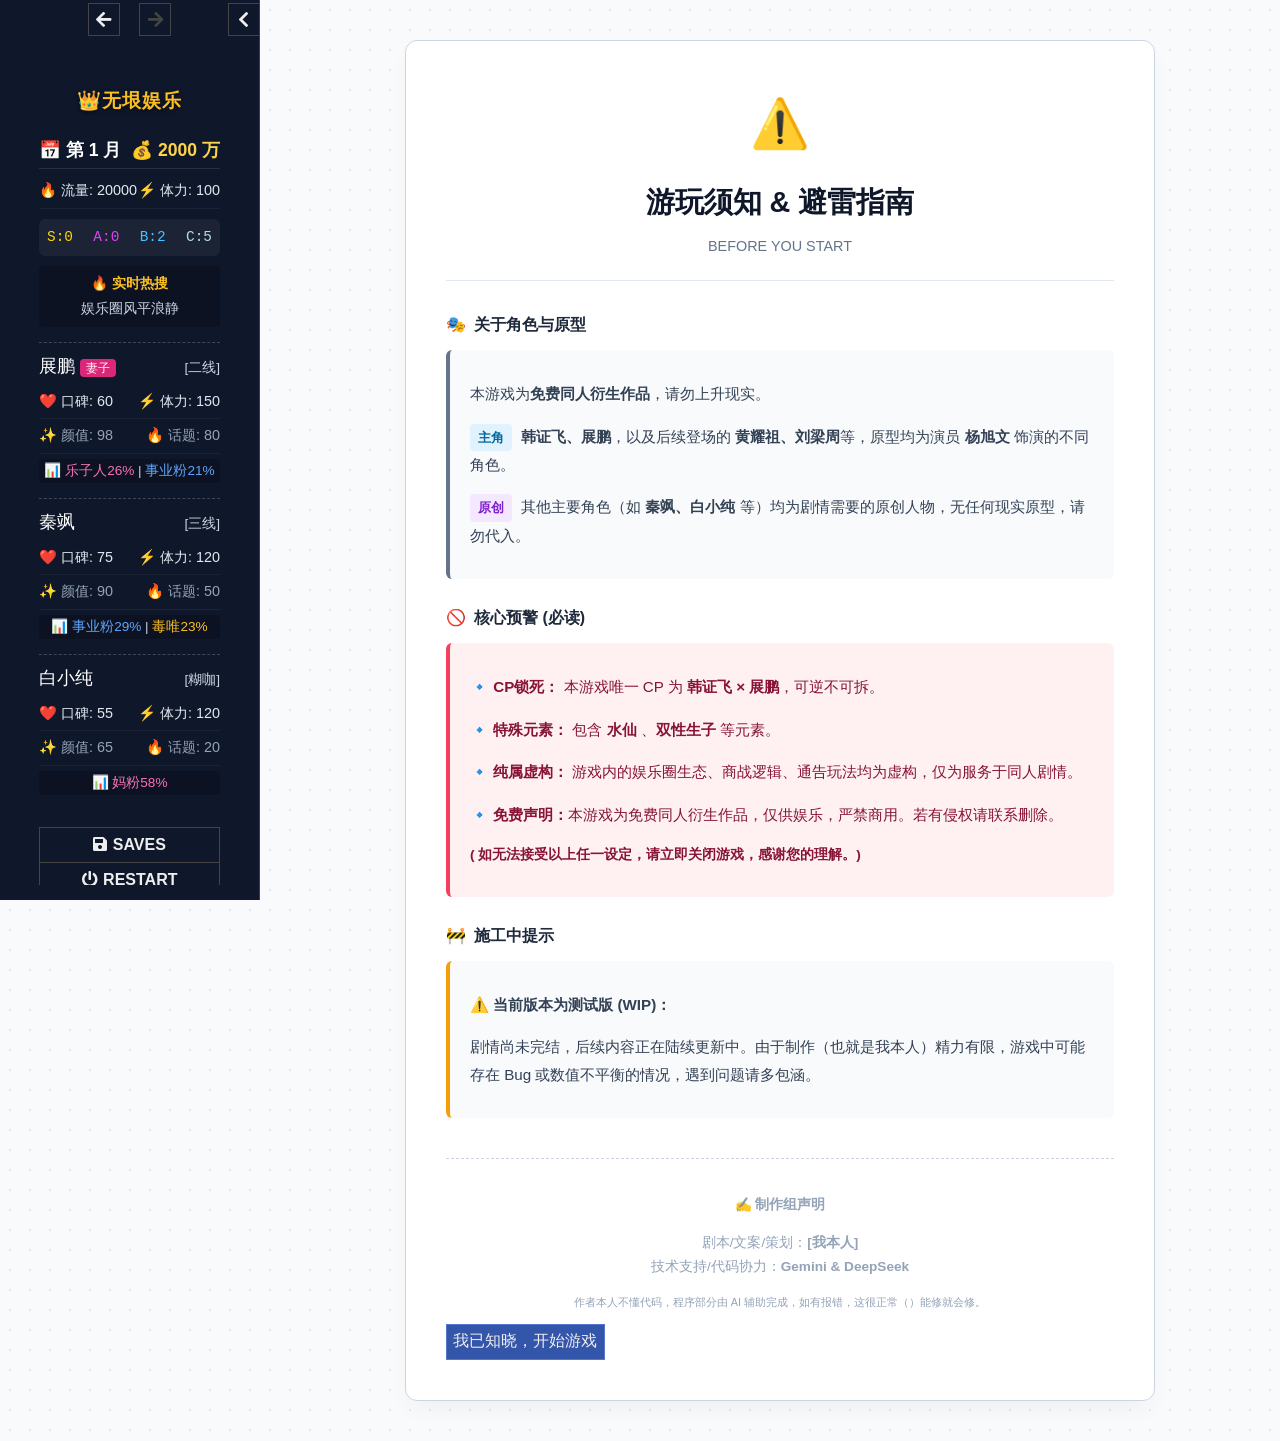
==== commit f7e874f1: "Add files via upload" ====
--- a/Index.html
+++ b/Index.html
@@ -2,7 +2,7 @@
 <html data-init="no-js">
 <head>
 <meta charset="UTF-8" />
-<title>👑 皇冠娱乐</title>
+<title>经济公司模拟器2.3</title>
 <meta name="viewport" content="width=device-width,initial-scale=1" />
 <meta name="application-name" content="SugarCube" />
 <meta name="version" content="2.37.3" />
@@ -104,1150 +104,8966 @@
 		<div id="init-lacking"><p>Browser lacks capabilities required to play.</p><p>Upgrade or switch to another browser.</p></div>
 		<div id="init-loading"><div>Loading&hellip;</div></div>
 	</div>
-	<tw-storydata name="👑 皇冠娱乐" startnode="3" creator="Twine" creator-version="2.10.0" format="SugarCube" format-version="2.37.3" ifid="422EA8A9-BD04-412F-B420-496FBC46444B" options="" tags="" zoom="1" hidden><style role="stylesheet" id="twine-user-stylesheet" type="text/twine-css">/* === 1. 全局设置 === */
-* { box-sizing: border-box; }
+	<tw-storydata name="经济公司模拟器2.3" startnode="50" creator="Twine" creator-version="2.10.0" format="SugarCube" format-version="2.37.3" ifid="422EA8A9-BD04-412F-B420-496FBC46444B" options="" tags="" zoom="0.6" hidden><style role="stylesheet" id="twine-user-stylesheet" type="text/twine-css">/* =========================================================
+   1. 视觉指挥中心 (配色升级为：商务灰蓝 Slate Theme)
+   ========================================================= */
+:root {
+    /* 背景色：极浅灰蓝 */
+    --bg-main: #f8fafc; 
+    --bg-dark: #0f172a; /* 深蓝黑导航栏 */
+    
+    /* 文字色 */
+    --text-dark: #1e293b; /* 正文深灰 */
+    --text-light: #64748b; /* 次要文字 */
+    
+    /* 强调色：保持原有逻辑，但微调色值更高级 */
+    --accent-gold: #fbbf24; /* 金色 (S级/钱) */
+    --accent-blue: #3b82f6; /* 蓝色 (B级/科技) */
+    --accent-pink: #db2777; /* 粉色 (A级/女性) */
+    
+    /* 边框与阴影 */
+    --border-light: #cbd5e1; /* 加深一点边框，更有质感 */
+    --shadow-soft: 0 4px 6px -1px rgba(0,0,0,0.05);
+}
+
+/* =========================================================
+   2. 基础框架 (Core Layout - 保持原样)
+   ========================================================= */
+* { box-sizing: border-box; transition: all 0.2s ease; }
 
 body {
-    background-color: #f1f5f9;
-    color: #334155;
-    font-family: "Microsoft YaHei", sans-serif; /* 强制微软雅黑，更易读 */
-    font-size: 16px;
-    margin: 0;
+    background-color: var(--bg-main);
+    /* 更加细腻的网格背景 */
+    background-image: radial-gradient(#e2e8f0 1px, transparent 1px);
+    background-size: 20px 20px;
+    color: var(--text-dark);
+    font-family: -apple-system, "Microsoft YaHei", "Segoe UI", sans-serif;
+    font-size: 16px; margin: 0;
 }
 
-/* === 2. 侧边栏框架 === */
+#story-title { display: none; }
+
+.passage {
+    max-width: 1100px !important; width: 95% !important;
+    margin: 20px auto !important; padding: 0 !important;
+}
+
+/* =========================================================
+   3. 侧边栏 (UI-Bar - 保持结构，微调配色)
+   ========================================================= */
 #ui-bar {
-    background-color: #0f172a;
-    color: #fff;
+    background-color: var(--bg-dark);
     border-right: 1px solid #334155;
-    width: 260px;
-    padding: 0 10px; /* 给左右留一点点呼吸感，不要贴死 */
+    width: 260px; padding: 15px; text-align: center;
 }
-#ui-bar a { color: #2dd4bf; text-decoration: none; }
-
-/* 侧边栏标题 */
-#story-title {
-    font-family: "Microsoft YaHei", sans-serif;
-    font-weight: 900;
-    font-size: 1.4em; /* 标题加大 */
-    color: #f59e0b;
-    text-shadow: 0 2px 4px rgba(0,0,0,0.6);
-    margin: 15px 0 10px 0;
-    text-align: center;
-    border-bottom: 2px solid rgba(255,255,255,0.1);
-    padding-bottom: 10px;
+
+#ui-bar a { color: #38bdf8; text-decoration: none; font-weight: bold; }
+#ui-bar a:hover { color: var(--accent-gold); }
+
+.sidebar-row {
+    display: flex; justify-content: space-between; align-items: center;
+    padding: 6px 0;
+    border-bottom: 1px solid rgba(255,255,255,0.05);
 }
 
-/* === 3. 侧边栏数据 (大字紧凑版) === */
-#story-caption {
-    font-size: 15px; /* 全局字号加大！之前是0.85em(约13px) */
-    line-height: 1.3;  /* 行距收紧 */
+.stat-item { white-space: nowrap; font-size: 0.9em; color: #cbd5e1; }
+
+.res-box {
+    background: rgba(255, 255, 255, 0.05);
+    border-radius: 6px; padding: 8px; margin: 10px 0;
+    display: flex; justify-content: space-between;
 }
 
-/* 通用行：极度紧凑 */
-.sidebar-row {
+.actor-section { 
+    margin-top: 15px; 
+    border-top: 1px dashed rgba(255,255,255,0.2);
+    padding-top: 10px; 
+}
+.actor-header { display: flex; justify-content: space-between; align-items: baseline; margin-bottom: 5px; }
+.wife-badge { background: var(--accent-pink); color: #fff; font-size: 0.7em; padding: 2px 6px; border-radius: 4px; }
+
+/* =========================================================
+   4. 通用卡片组件 (Tech Card - 保持原样，微调阴影)
+   ========================================================= */
+.tech-card {
+    background: #ffffff;
+    border: 1px solid var(--border-light); /* 更有实感的边框 */
+    border-radius: 12px;
+    box-shadow: var(--shadow-soft);
+    overflow: hidden; 
+    margin-bottom: 20px;
+    color: var(--text-dark);
+}
+
+/* 商务中心专用风格 */
+.tech-card-business {
+    background-color: #f8fafc;
+    background-image: linear-gradient(#e2e8f0 1px, transparent 1px), linear-gradient(90deg, #e2e8f0 1px, transparent 1px);
+    background-size: 20px 20px;
+    color: var(--bg-dark) !important;
+    border: 1px solid var(--border-light);
+    border-radius: 12px; padding: 25px;
+    box-shadow: var(--shadow-soft);
+}
+
+/* 粉丝中心/子卡片容器 */
+.card-container { display: flex; gap: 20px; flex-wrap: wrap; justify-content: center; }
+
+.sub-card {
+    background: #fff;
+    border: 1px solid var(--border-light);
+    border-radius: 8px; padding: 20px; flex: 1; 
+    min-width: 280px; max-width: 360px;
+    display: flex; flex-direction: column;
+    box-shadow: 0 2px 4px rgba(0,0,0,0.02);
+}
+.sub-card:hover { 
+    transform: translateY(-3px); 
+    border-color: #94a3b8; 
+    box-shadow: 0 10px 20px rgba(0,0,0,0.05);
+}
+
+/* =========================================================
+   5. 仪表盘布局 (Dashboard - 🚨 核心修复区)
+   ========================================================= */
+.header-banner {
+    background: linear-gradient(135deg, var(--bg-dark) 0%, #1e293b 100%);
+    color: #fff; padding: 20px 30px;
+    display: flex; justify-content: space-between; align-items: center;
+    border-bottom: 4px solid var(--accent-gold);
+}
+
+/* 办公室九宫格布局 (保持原样) */
+.dashboard-grid { 
+    display: grid; 
+    grid-template-columns: repeat(3, 1fr); 
+    gap: 20px; padding: 25px 30px;
+}
+
+/* 办公室按钮盒子 (保持原样) */
+.btn-box {
+    background: #fff; 
+    border: 1px solid var(--border-light); 
+    border-radius: 10px;
+    height: 120px; 
+    display: flex; flex-direction: column;
+    justify-content: center; align-items: center;
+    transition: all 0.2s;
+}
+.btn-box:hover { 
+    border-color: var(--accent-blue); 
+    transform: translateY(-2px); 
+    box-shadow: 0 4px 12px rgba(59,130,246,0.1);
+}
+/* 强制覆盖链接样式，防止变蓝 */
+.btn-box a { 
+    color: var(--text-dark) !important; 
+    font-weight: 800; font-size: 1.2em; 
+    text-decoration: none; width: 100%; height: 100%; 
+    display: flex; flex-direction: column;
+    justify-content: center; align-items: center;
+}
+
+.btn-sub { font-size: 0.7em; color: var(--text-light); margin-top: 5px; text-transform: uppercase; }
+
+/* =========================================================
+   6. 资源与按钮组 (Resource Group - 🚨 核心修复区)
+   ========================================================= */
+/* 资源库存条 */
+.res-rank-base {
+    font-family: "Arial Black", sans-serif;
+    font-weight: 900; font-size: 1.2em; margin-left: 10px;
+}
+.res-s { color: #d97706; }
+.res-a { color: #9333ea; }
+.res-b { color: var(--accent-blue); }
+.res-c { color: var(--text-light); opacity: 0.8; }
+
+/* 通告中心的小按钮组 */
+.res-btn-group { 
     display: flex;
-    justify-content: space-between;
-    align-items: center;
-    padding: 3px 0; /* 只有3像素的垂直间距 */
-    border-bottom: 1px solid rgba(255,255,255,0.05); /* 极淡的分割线 */
+    gap: 8px; margin-top: 8px; flex-wrap: wrap; 
 }
-
-/* 强行不换行 */
-.stat-item {
-    white-space: nowrap;
-    color: #e2e8f0; /* 字体颜色调亮，更清晰 */
+.res-btn-group a, .res-btn-group span {
+    display: flex; justify-content: center; align-items: center;
+    width: 36px; height: 36px; border-radius: 6px;
+    font-weight: bold; font-family: monospace; 
+    text-decoration: none; border: 1px solid var(--border-light);
 }
-
-/* 资源栏：醒目大字 */
-.res-box {
-    display: flex;
-    justify-content: space-between;
-    background: rgba(255, 255, 255, 0.05);
-    border-radius: 6px;
-    padding: 8px 5px; /* 增加内部填充 */
-    margin: 8px 0;
-    font-size: 1.1em; /* 资源数字加大 */
+.res-btn-group a { background: #fff; color: var(--text-dark) !important; box-shadow: 0 2px 4px rgba(0,0,0,0.05); }
+.res-btn-group a:hover { background: var(--accent-blue); color: #fff !important; transform: translateY(-2px); }
+.res-btn-group span { background: #f1f5f9; color: #cbd5e1; cursor: not-allowed; }
+
+/* =========================================================
+   7. 艺人切换 Tab (Artist Tabs - 保持原样)
+   ========================================================= */
+.tab-grid { display: flex; gap: 10px; margin-bottom: 20px; }
+.tab-btn { 
+    flex: 1; background: #f1f5f9; border: 1px solid var(--border-light); 
+    border-radius: 8px; text-align: center; transition: all 0.2s ease;
 }
-.res-item { font-family: monospace; font-weight: bold; }
-
-/* === 4. 艺人区域 (紧凑堆叠) === */
-.actor-section {
-    margin-top: 12px;
-    padding-top: 5px;
-    border-top: 2px dashed rgba(255,255,255,0.15); /* 分割线明显一点 */
+.tab-btn a { 
+    display: block; padding: 12px; font-weight: bold; 
+    text-decoration: none !important; color: var(--text-light) !important;
 }
-
-/* 艺人名字行 */
-.actor-header {
-    display: flex;
-    justify-content: space-between;
-    align-items: center;
-    margin-bottom: 5px;
-    font-size: 1.15em; /* 名字加大 */
-    font-weight: bold;
-    color: #fff;
+.tab-btn:hover { background: #fff; border-color: var(--accent-blue); }
+.tab-btn:hover a { color: var(--accent-blue) !important; }
+
+/* =========================================================
+   8. [NEW] 新增：剧本选择页专用样式 (Biz Card)
+   这是为了配合 Job_Drama_Select 等新页面的，不影响旧页面
+   ========================================================= */
+.page-container {
+    display: flex; flex-direction: column; justify-content: center; align-items: center;
+    padding: 20px; min-height: 80vh;
 }
 
-/* 标签 */
-.wife-badge {
-    display: inline-block;
-    background: linear-gradient(to right, #ec4899, #db2777);
-    color: #fff;
-    font-size: 0.7em;
-    padding: 2px 6px;
-    border-radius: 4px;
-    margin-left: 5px;
-    vertical-align: text-bottom;
+.biz-card {
+    background: #ffffff;
+    border-radius: 12px;
+    box-shadow: 0 10px 25px -5px rgba(0, 0, 0, 0.05);
+    border: 1px solid var(--border-light);
+    width: 100%; max-width: 600px;
+    overflow: hidden; margin-bottom: 20px;
 }
 
-.busy-tag {
-    color: #fbbf24;
-    font-size: 0.9em;
-    display: block;
-    margin-bottom: 4px;
-    background: rgba(251, 191, 36, 0.1); /* 加个底色背景 */
-    padding: 2px 5px;
-    border-radius: 3px;
-    text-align: center;
+.biz-header {
+    background: var(--bg-dark); color: white;
+    padding: 15px 25px; display: flex; justify-content: space-between; align-items: center;
 }
-
-/* === 4. 主卡片容器 (保持不变) === */
-.passage {
-    max-width: 900px !important;
-    margin: 20px auto !important;
-    padding: 0 !important;
+.biz-header-title { font-weight: 700; text-transform: uppercase; letter-spacing: 1px; }
+
+.biz-body { padding: 30px; }
+
+.info-grid {
+    display: grid; grid-template-columns: 1fr 1fr; gap: 15px; text-align: left; margin: 20px 0;
 }
-
-.tech-card {
-    background: #fff;
-    border-radius: 12px;
-    box-shadow: 0 10px 40px rgba(0,0,0,0.08);
-    overflow: hidden; 
-    width: 100%;
-    min-height: 85vh; 
-    display: flex;
-    flex-direction: column; 
+.info-item {
+    background: #f8fafc; border: 1px solid var(--border-light);
+    padding: 10px 15px; border-radius: 6px;
 }
-
-/* === 5. 顶部 Header (保持不变) === */
-.header-banner {
-    background: #0f172a;
-    color: #fff;
-    padding: 20px 30px;
-    border-bottom: 4px solid #f59e0b;
-    display: flex;
-    justify-content: space-between;
-    align-items: flex-end;
-    flex-shrink: 0;
+.info-label { display: block; font-size: 0.8em; color: var(--text-light); margin-bottom: 4px; }
+.info-value { font-weight: 700; color: var(--text-dark); font-family: monospace; font-size: 1.1em; }
+
+.btn-group { display: flex; gap: 15px; margin-top: 25px; }
+
+/* 通用按钮 */
+.btn-primary {
+    display: block; width: 100%; padding: 12px 20px;
+    background: var(--bg-dark); color: white !important;
+    border-radius: 6px; font-weight: 600; text-align: center; text-decoration: none;
+    border: none; cursor: pointer; transition: all 0.2s;
 }
-
-/* === 6. 状态栏 (保持不变) === */
-.status-bar {
-    background: #f8fafc;
-    border: 1px solid #e2e8f0;
-    padding: 15px 20px;
-    margin: 20px 30px 10px 30px;
-    border-radius: 8px;
-    display: flex;
-    justify-content: space-between;
-    align-items: center;
-    flex-shrink: 0;
+.btn-primary:hover { background: #334155; transform: translateY(-2px); }
+
+.btn-secondary {
+    display: block; width: 100%; padding: 12px 20px;
+    background: white; color: var(--text-light) !important;
+    border: 1px solid var(--border-light);
+    border-radius: 6px; font-weight: 600; text-align: center; text-decoration: none;
+    cursor: pointer; transition: all 0.2s;
 }
-
-/* === 7. 核心网格布局 (保持不变) === */
-.dashboard-grid {
-    display: grid;
-    grid-template-columns: 1fr 1fr; 
-    gap: 20px;
-    padding: 20px 30px;
-    flex-grow: 1; 
+.btn-secondary:hover { background: #f8fafc; border-color: #94a3b8; }
+
+/* 徽章 */
+.badge { padding: 3px 8px; border-radius: 4px; font-size: 0.8em; font-weight: bold; }
+.badge-success { background: #ecfdf5; color: #059669; }
+.badge-danger { background: #fef2f2; color: #dc2626; }
+.badge-neutral { background: rgba(255,255,255,0.2); color: #fff; }
+
+/* 提示框 */
+.alert-box {
+    padding: 15px; border-radius: 8px; font-size: 0.9em; margin-bottom: 20px; text-align: left;
 }
-
-.btn-box {
-    background: #f8fafc;
-    border: 2px solid #e2e8f0;
-    border-radius: 12px;
-    height: 100%; 
-    min-height: 120px;
-    display: flex;
-    flex-direction: column;
-    justify-content: center;
-    align-items: center;
-    transition: 0.2s;
-    cursor: pointer;
-    position: relative;
-}
-.btn-box:hover {
-    background: #fff;
-    border-color: #3b82f6;
-    transform: translateY(-2px);
-    box-shadow: 0 8px 20px rgba(59, 130, 246, 0.15);
-    z-index: 1;
-}
-.btn-box a {
-    color: #1e293b;
-    font-weight: bold;
-    font-size: 1.3em;
-    text-decoration: none;
-    width: 100%; height: 100%;
-    display: flex; flex-direction: column; justify-content: center; align-items: center;
-}
-
-/* === 8. 底部大按钮 (保持不变) === */
-.next-month-container {
-    padding: 0 30px 30px 30px;
-    flex-shrink: 0;
-}
-.next-month-bar {
-    background: linear-gradient(135deg, #fff1f2 0%, #ffe4e6 100%);
-    border: 2px solid #fecaca;
-    border-radius: 10px;
-    height: 70px;
-    display: flex;
-    justify-content: center;
-    align-items: center;
-    cursor: pointer;
-    transition: 0.2s;
-}
-.next-month-bar:hover {
-    background: #fda4af;
-    transform: scale(1.01);
-}
-.next-month-bar a {
-    color: #be123c;
-    font-size: 1.4em;
-    font-weight: 800;
-    text-decoration: none;
-    width: 100%; height: 100%;
-    display: flex; justify-content: center; align-items: center;
-}
-
-/* === 9. 适配与隐藏 (保持不变) === */
-@media (max-width: 768px) {
-    .dashboard-grid { grid-template-columns: 1fr; }
-    .status-bar { flex-direction: column; align-items: flex-start; gap: 10px; }
-}
-#ui-bar-history { display: none; }</style><script role="script" id="twine-user-script" type="text/twine-javascript"></script><tw-passagedata pid="1" name="StoryInit" tags="" position="250,25" size="100,100">/* --- 基础资源 --- */
-&lt;&lt;set $money to 5000&gt;&gt; 
-&lt;&lt;set $month to 1&gt;&gt;
-&lt;&lt;set $total_months to 60&gt;&gt;
-&lt;&lt;set $stamina to 100&gt;&gt; 
-&lt;&lt;set $traffic to 2000&gt;&gt; 
-&lt;&lt;set $monthly_cost to 200&gt;&gt;
-
-/* --- 核心修复：资源分级初始化 --- */
-/* 必须显式定义 s, a, b, c，否则会显示 NaN */
-&lt;&lt;set $resources to { s: 0, a: 0, b: 2, c: 5 }&gt;&gt; 
-/* 为了兼容旧的显示逻辑，这里加一个总和变量，但主要用上面的对象 */
-&lt;&lt;set $company_res to $resources.s + $resources.a + $resources.b + $resources.c&gt;&gt; 
-
-/* --- 竞争对手与危险值 --- */
-&lt;&lt;set $rivals to [
-  { name: &quot;帝国娱乐&quot;, type: &quot;霸主&quot;, heat: 10000 },
-  { name: &quot;柠檬影业&quot;, type: &quot;炒作狗&quot;, heat: 5000 },
-  { name: &quot;星火传媒&quot;, type: &quot;资源咖&quot;, heat: 3000 }
-]&gt;&gt;
-/* 当前正在对付的对手，默认第一个 */
-&lt;&lt;set $rival_company to $rivals[0]&gt;&gt;
-&lt;&lt;set $danger_level to 0&gt;&gt; 
-&lt;&lt;set $gossips to []&gt;&gt; 
-
-/* --- 艺人数据 (带咖位等级) --- */
-&lt;&lt;set $actors to {
-  &quot;zp&quot;: {
-    name: &quot;展鹏&quot;, role: &quot;老婆&quot;, rank_label: &quot;二线&quot;, rank_level: 3,
-    reputation: 40, looks: 95, topic: 90, acting: 50, fashion: 75, stage: 10,
-    energy: 120, current_energy: 120,
-    fans: { career: 3000, mom: 1000, clown: 6000, solo: 2000, cp: 500, top: 1000, bottom: 2000 },
-    trait: &quot;咸鱼特警&quot;, busy_months: 0, project_name: &quot;&quot;
-  },
-  &quot;qs&quot;: {
-    name: &quot;秦飒&quot;, role: &quot;恶女&quot;, rank_label: &quot;三线&quot;, rank_level: 2,
-    reputation: 70, looks: 90, topic: 30, acting: 80, fashion: 70, stage: 70,
-    energy: 60, current_energy: 60,
-    fans: { career: 2000, mom: 200, clown: 500, solo: 500, cp: 0, top: 1000, bottom: 0 },
-    trait: &quot;娇贵&quot;, busy_months: 0, project_name: &quot;&quot;
-  },
-  &quot;new&quot;: {
-    name: &quot;白小纯&quot;, role: &quot;新人&quot;, rank_label: &quot;糊咖&quot;, rank_level: 1,
-    reputation: 60, looks: 60, topic: 20, acting: 20, fashion: 50, stage: 50,
-    energy: 100, current_energy: 100,
-    fans: { career: 100, mom: 1000, clown: 0, solo: 0, cp: 0, top: 0, bottom: 0 },
-    trait: &quot;耐操&quot;, busy_months: 0, project_name: &quot;&quot;
-  }
-}&gt;&gt;
-
-/* --- 热搜 --- */
-&lt;&lt;set $current_hotsearch to &quot;无事发生&quot;&gt;&gt;</tw-passagedata><tw-passagedata pid="2" name="StoryCaption" tags="" position="50,25" size="100,100">&lt;&lt;nobr&gt;&gt;
-
-/* --- 基础数据 --- */
+.alert-box.info {
+    background: #f8fafc; border: 1px dashed var(--border-light); color: var(--text-light); font-style: italic;
+}</style><script role="script" id="twine-user-script" type="text/twine-javascript">/* 全局禁用自动换行：所有节点默认都不会产生空行 */
+Config.passages.nobr = true;</script><tw-tag name="系统" color="red"></tw-tag><tw-tag name="widget" color="purple"></tw-tag><tw-passagedata pid="1" name="Artist_Management" tags="" position="1325,1475" size="100,100">&lt;&lt;nobr&gt;&gt;
+/* 自动纠错逻辑：确保进入页面时有一个合法的默认艺人 */
+&lt;&lt;if not def $current_actor or $actors[$current_actor].status is &quot;left&quot; or $actors[$current_actor].status is &quot;dead&quot;&gt;&gt;
+    /* 优先级 1: 展鹏 (如果在) */
+    &lt;&lt;if $actors.zp.status isnot &quot;left&quot; and $actors.zp.status isnot &quot;dead&quot;&gt;&gt;
+        &lt;&lt;set $current_actor to &quot;zp&quot;&gt;&gt;
+    /* 优先级 2: 黄耀祖 (修正代号为 huang) */
+    &lt;&lt;elseif $has_signed_huang is true&gt;&gt;
+        &lt;&lt;set $current_actor to &quot;huang&quot;&gt;&gt;
+    /* 优先级 3: 刘梁周 (如果在) */
+    &lt;&lt;elseif $has_signed_liu is true&gt;&gt;
+        &lt;&lt;set $current_actor to &quot;liu&quot;&gt;&gt;
+    /* 优先级 4: 秦飒 (如果在) */
+    &lt;&lt;elseif $actors.qs.status isnot &quot;left&quot;&gt;&gt;
+        &lt;&lt;set $current_actor to &quot;qs&quot;&gt;&gt;
+    /* 优先级 5: 白小纯 (兜底) */
+    &lt;&lt;else&gt;&gt;
+        &lt;&lt;set $current_actor to &quot;new&quot;&gt;&gt;
+    &lt;&lt;/if&gt;&gt;
+&lt;&lt;/if&gt;&gt;
+
+&lt;div class=&quot;tech-card&quot;&gt;
+  &lt;div class=&quot;header-banner&quot; style=&quot;background: linear-gradient(to right, #7c3aed, #6d28d9);&quot;&gt;
+    &lt;span&gt;🏢 艺人管理与培训&lt;/span&gt;
+    &lt;span style=&quot;font-size:0.8em;&quot;&gt;资金: $money 万&lt;/span&gt;
+  &lt;/div&gt;
+
+  &lt;div style=&quot;padding: 25px;&quot;&gt;
+    
+    &lt;div style=&quot;font-size:0.9em; color:#64748b; margin-bottom:10px;&quot;&gt;选择要培训的艺人：&lt;/div&gt;
+    &lt;div class=&quot;tab-grid&quot;&gt;
+       
+       /* 0. 展鹏 */
+       &lt;&lt;if $actors.zp.status isnot &quot;left&quot; and $actors.zp.status isnot &quot;dead&quot;&gt;&gt;
+           &lt;div class=&quot;tab-btn tab-zp&quot;&gt;
+             &lt;&lt;link &quot;展鹏&quot;&gt;&gt;
+                &lt;&lt;set $current_actor to &quot;zp&quot;&gt;&gt;
+                &lt;&lt;replace &quot;#manage-panel&quot;&gt;&gt;&lt;&lt;include &quot;Manage_Panel_Widget&quot;&gt;&gt;&lt;&lt;/replace&gt;&gt;
+             &lt;&lt;/link&gt;&gt;
+           &lt;/div&gt;
+       &lt;&lt;/if&gt;&gt;
+
+       /* 1. 黄耀祖 (修正代号为 huang) */
+       &lt;&lt;if $has_signed_huang is true&gt;&gt;
+           &lt;div class=&quot;tab-btn&quot; style=&quot;background:#e0f2fe; border-color:#7dd3fc;&quot;&gt;
+             &lt;&lt;link &quot;黄耀祖&quot;&gt;&gt;
+                &lt;&lt;set $current_actor to &quot;huang&quot;&gt;&gt; 
+                &lt;&lt;replace &quot;#manage-panel&quot;&gt;&gt;&lt;&lt;include &quot;Manage_Panel_Widget&quot;&gt;&gt;&lt;&lt;/replace&gt;&gt;
+             &lt;&lt;/link&gt;&gt;
+           &lt;/div&gt;
+       &lt;&lt;/if&gt;&gt;
+
+       /* 2. 刘梁周 */
+       &lt;&lt;if $has_signed_liu is true&gt;&gt;
+           &lt;div class=&quot;tab-btn&quot; style=&quot;background:#f0fdf4; border-color:#86efac;&quot;&gt;
+             &lt;&lt;link &quot;刘梁周&quot;&gt;&gt;
+                &lt;&lt;set $current_actor to &quot;liu&quot;&gt;&gt;
+                &lt;&lt;replace &quot;#manage-panel&quot;&gt;&gt;&lt;&lt;include &quot;Manage_Panel_Widget&quot;&gt;&gt;&lt;&lt;/replace&gt;&gt;
+             &lt;&lt;/link&gt;&gt;
+           &lt;/div&gt;
+       &lt;&lt;/if&gt;&gt;
+
+       /* 3. 秦飒 */
+       &lt;div class=&quot;tab-btn tab-qs&quot;&gt;
+          &lt;&lt;link &quot;秦飒&quot;&gt;&gt;
+            &lt;&lt;set $current_actor to &quot;qs&quot;&gt;&gt;
+            &lt;&lt;replace &quot;#manage-panel&quot;&gt;&gt;&lt;&lt;include &quot;Manage_Panel_Widget&quot;&gt;&gt;&lt;&lt;/replace&gt;&gt;
+         &lt;&lt;/link&gt;&gt;
+       &lt;/div&gt;
+       
+       /* 4. 白小纯 */
+       &lt;div class=&quot;tab-btn tab-new&quot;&gt;
+         &lt;&lt;link &quot;白小纯&quot;&gt;&gt;
+            &lt;&lt;set $current_actor to &quot;new&quot;&gt;&gt;
+            &lt;&lt;replace &quot;#manage-panel&quot;&gt;&gt;&lt;&lt;include &quot;Manage_Panel_Widget&quot;&gt;&gt;&lt;&lt;/replace&gt;&gt;
+         &lt;&lt;/link&gt;&gt;
+       &lt;/div&gt;
+
+    &lt;/div&gt;
+
+    &lt;hr style=&quot;margin:15px 0; border:0; border-top:1px dashed #cbd5e1;&quot;&gt;
+
+    &lt;div id=&quot;manage-panel&quot;&gt;
+        &lt;&lt;include &quot;Manage_Panel_Widget&quot;&gt;&gt;
+    &lt;/div&gt;
+    &lt;div style=&quot;text-align:center; margin-top: 30px;&quot;&gt;
+      &lt;&lt;link &quot;🔙 返回办公室&quot;&gt;&gt;&lt;&lt;goto &quot;Office&quot;&gt;&gt;&lt;&lt;/link&gt;&gt;
+    &lt;/div&gt;
+  &lt;/div&gt;
+&lt;/div&gt;
+&lt;&lt;/nobr&gt;&gt;</tw-passagedata><tw-passagedata pid="2" name="Buy_Gossip" tags="" position="1975,1625" size="100,100">&lt;&lt;nobr&gt;&gt;
+&lt;div class=&quot;tech-card&quot;&gt;
+    &lt;div class=&quot;header-banner&quot;&gt;&lt;span&gt;📡 正在联络狗仔...&lt;/span&gt;&lt;/div&gt;
+    &lt;div style=&quot;padding:30px; text-align:center;&quot;&gt;
+        &lt;&lt;set $money -= 50&gt;&gt;
+        &lt;&lt;set $stamina -= 10&gt;&gt;
+        
+        /* 调用 Widget 生成瓜 */
+        &lt;&lt;Generate_Gossip&gt;&gt;
+        
+        &lt;div style=&quot;font-size:4em; margin-bottom:20px;&quot;&gt;📸&lt;/div&gt;
+        &lt;p&gt;你支付了 50万 信息费，消耗了 10点体力。&lt;/p&gt;
+        &lt;p&gt;狗仔发来了一个加密文档...&lt;/p&gt;
+        
+        &lt;div style=&quot;background:#f1f5f9; padding:15px; border-radius:8px; margin:20px auto; max-width:400px; font-weight:bold;&quot;&gt;
+            &lt;&lt;print $last_gossip.label&gt;&gt;：&lt;&lt;print $last_gossip.desc&gt;&gt;
+        &lt;/div&gt;
+        
+        &lt;br&gt;
+        [[📥 收录进档案库|Gossip_Center]]
+    &lt;/div&gt;
+&lt;/div&gt;
+&lt;&lt;/nobr&gt;&gt;</tw-passagedata><tw-passagedata pid="3" name="Buy_Resource" tags="" position="2250,1425" size="100,100">&lt;div class=&quot;tech-card-business&quot;&gt;
+    &lt;h3 style=&quot;border-left: 5px solid #0f172a; padding-left: 10px;&quot;&gt;🏢 商务拓展中心&lt;/h3&gt;
+    
+    /* 顶部状态栏 */
+    &lt;div style=&quot;background:#fff; border-radius:8px; padding:15px 20px; display:flex; justify-content:space-between; align-items:center; margin-bottom:25px; border: 1px solid #e2e8f0; box-shadow:0 4px 6px -1px rgba(0,0,0,0.05);&quot;&gt;
+        &lt;div style=&quot;font-size:1em;&quot;&gt;
+            &lt;div style=&quot;margin-bottom:8px; display:flex; align-items:center;&quot;&gt;
+                &lt;span style=&quot;font-size:1.2em; margin-right:5px;&quot;&gt;💰&lt;/span&gt; 
+                资金: &lt;span style=&quot;font-weight:bold; font-size:1.2em; margin-left:5px;&quot;&gt;$money&lt;/span&gt; &lt;span style=&quot;font-size:0.9em; margin-left:2px;&quot;&gt;万&lt;/span&gt;
+            &lt;/div&gt;
+            &lt;div style=&quot;display:flex; align-items:center;&quot;&gt;
+                &lt;span style=&quot;font-size:1.2em; margin-right:5px;&quot;&gt;⚡&lt;/span&gt; 
+                体力: &lt;span style=&quot;font-weight:bold; color:#0ea5e9; font-size:1.1em; margin:0 5px;&quot;&gt;$stamina&lt;/span&gt; / 100
+            &lt;/div&gt;
+        &lt;/div&gt;
+        &lt;div style=&quot;text-align:right;&quot;&gt;
+            &lt;div class=&quot;res-header-label&quot;&gt;
+                &lt;span style=&quot;font-size:1.3em; margin-right:6px;&quot;&gt;🗃️&lt;/span&gt; 资源库存总览
+            &lt;/div&gt;
+            &lt;div&gt;
+                &lt;span class=&quot;res-rank-base res-s&quot;&gt;S: $resources.s&lt;/span&gt;
+                &lt;span class=&quot;res-rank-base res-a&quot;&gt;A: $resources.a&lt;/span&gt;
+                &lt;span class=&quot;res-rank-base res-b&quot;&gt;B: $resources.b&lt;/span&gt;
+                &lt;span class=&quot;res-rank-base res-c&quot;&gt;C: $resources.c&lt;/span&gt;
+            &lt;/div&gt;
+        &lt;/div&gt;
+    &lt;/div&gt;
+    
+    &lt;div class=&quot;card-container&quot;&gt;
+
+        /* --- 模块1：资本采购 --- */
+        &lt;div class=&quot;sub-card&quot;&gt;
+            &lt;h4 style=&quot;margin-top:0; color:#b45309; border-bottom: 1px solid #e5e7eb; padding-bottom:10px; margin-bottom:10px;&quot;&gt;
+                👑 资本直购
+            &lt;/h4&gt;
+            &lt;div class=&quot;text-muted&quot; style=&quot;font-size:0.9em; margin-bottom: 15px;&quot;&gt;
+                溢价购买，消耗资金和体力。
+            &lt;/div&gt;
+            
+            &lt;div style=&quot;margin-top:auto;&quot;&gt;
+                &lt;div style=&quot;display:flex; justify-content:space-between; align-items:center; margin-bottom:8px; background:#f8fafc; padding:8px; border-radius:4px; border:1px solid #f1f5f9;&quot;&gt;
+                    &lt;span&gt;📄 &lt;b&gt;C级包&lt;/b&gt; (5个)&lt;/span&gt;
+                    &lt;&lt;if $money &gt;= 400 and $stamina &gt;= 10&gt;&gt;
+                        &lt;&lt;button &quot;¥400万 (-10体力)&quot;&gt;&gt;
+                             &lt;&lt;set $money -= 400&gt;&gt;&lt;&lt;set $stamina -= 10&gt;&gt;
+                             &lt;&lt;set $resources.c += 5&gt;&gt;
+                             &lt;&lt;set $last_gained_res to &quot;c&quot;&gt;&gt;&lt;&lt;set $last_gained_count to 5&gt;&gt;
+                             &lt;&lt;goto &quot;Resource_Get&quot;&gt;&gt;
+                        &lt;&lt;/button&gt;&gt;
+                    &lt;&lt;else&gt;&gt;
+                        &lt;span style=&quot;color:#94a3b8; font-size:0.8em;&quot;&gt;条件不足&lt;/span&gt;
+                    &lt;&lt;/if&gt;&gt;
+                &lt;/div&gt;
+                
+                &lt;div style=&quot;display:flex; justify-content:space-between; align-items:center; margin-bottom:8px; background:#f8fafc; padding:8px; border-radius:4px; border:1px solid #f1f5f9;&quot;&gt;
+                    &lt;span&gt;📜 &lt;b&gt;B级&lt;/b&gt; (1个)&lt;/span&gt;
+                    &lt;&lt;if $money &gt;= 200 and $stamina &gt;= 10&gt;&gt;
+                        &lt;&lt;button &quot;¥200万 (-10体力)&quot;&gt;&gt;
+                             &lt;&lt;set $money -= 200&gt;&gt;&lt;&lt;set $stamina -= 10&gt;&gt;
+                             &lt;&lt;set $resources.b += 1&gt;&gt;
+                             &lt;&lt;set $last_gained_res to &quot;b&quot;&gt;&gt;&lt;&lt;set $last_gained_count to 1&gt;&gt;
+                             &lt;&lt;goto &quot;Resource_Get&quot;&gt;&gt;
+                        &lt;&lt;/button&gt;&gt;
+                    &lt;&lt;else&gt;&gt;
+                        &lt;span style=&quot;color:#94a3b8; font-size:0.8em;&quot;&gt;条件不足&lt;/span&gt;
+                    &lt;&lt;/if&gt;&gt;
+                &lt;/div&gt;
+
+                &lt;div style=&quot;display:flex; justify-content:space-between; align-items:center; background:#f8fafc; padding:8px; border-radius:4px; border:1px solid #f1f5f9;&quot;&gt;
+                    &lt;span&gt;⭐ &lt;b&gt;A级&lt;/b&gt; (1个)&lt;/span&gt;
+                    &lt;&lt;if $money &gt;= 500 and $stamina &gt;= 10&gt;&gt;
+                        &lt;&lt;button &quot;¥500万 (-10体力)&quot;&gt;&gt;
+                             &lt;&lt;set $money -= 500&gt;&gt;&lt;&lt;set $stamina -= 10&gt;&gt;
+                             &lt;&lt;set $resources.a += 1&gt;&gt;
+                             &lt;&lt;set $last_gained_res to &quot;a&quot;&gt;&gt;&lt;&lt;set $last_gained_count to 1&gt;&gt;
+                             &lt;&lt;goto &quot;Resource_Get&quot;&gt;&gt;
+                        &lt;&lt;/button&gt;&gt;
+                    &lt;&lt;else&gt;&gt;
+                        &lt;span style=&quot;color:#94a3b8; font-size:0.8em;&quot;&gt;条件不足&lt;/span&gt;
+                    &lt;&lt;/if&gt;&gt;
+                &lt;/div&gt;
+            &lt;/div&gt;
+        &lt;/div&gt;
+
+        /* --- 模块2：人脉组局 (体力消耗调整) --- */
+        &lt;div class=&quot;sub-card&quot;&gt;
+            &lt;h4 style=&quot;margin-top:0; color:#be185d; border-bottom: 1px solid #e5e7eb; padding-bottom:10px; margin-bottom:10px;&quot;&gt;
+                🍷 社交酒局
+            &lt;/h4&gt;
+            &lt;div class=&quot;text-muted&quot; style=&quot;font-size:0.9em; margin-bottom: 15px;&quot;&gt;
+                消耗体力组局，&lt;span style=&quot;color:#db2777; font-weight:bold;&quot;&gt;概率抽卡&lt;/span&gt;。
+            &lt;/div&gt;
+            
+            &lt;div style=&quot;margin-top:auto;&quot;&gt;
+                /* 普通饭局 */
+                &lt;div style=&quot;background:#fff1f2; padding:10px; border-radius:5px; margin-bottom:10px; border:1px solid #fecdd3;&quot;&gt;
+                    &lt;div style=&quot;display:flex; justify-content:space-between; margin-bottom:2px;&quot;&gt;
+                        &lt;span style=&quot;color:#881337; font-weight:bold;&quot;&gt;普通饭局&lt;/span&gt;
+                        &lt;span style=&quot;color:#9f1239; font-size:0.8em;&quot;&gt;-25 体力&lt;/span&gt;
+                    &lt;/div&gt;
+                    &lt;div style=&quot;font-size:0.7em; color:#9f1239; margin-bottom:5px; opacity:0.8;&quot;&gt;
+                        (概率: S 3% | A 12% | B 35% | C 50%)
+                    &lt;/div&gt;
+                    &lt;div style=&quot;display:flex; justify-content:space-between; align-items:center;&quot;&gt;
+                        &lt;span style=&quot;color:#9f1239; font-size:0.9em;&quot;&gt;¥100万/次&lt;/span&gt;
+                        &lt;&lt;if $money &gt;= 100 and $stamina &gt;= 25&gt;&gt;
+                            &lt;&lt;button &quot;🎲 组局 (B/C级为主)&quot;&gt;&gt;
+                                &lt;&lt;Social_Gacha 100 &quot;normal&quot;&gt;&gt;
+                                &lt;&lt;goto &quot;Resource_Get&quot;&gt;&gt;
+                            &lt;&lt;/button&gt;&gt;
+                        &lt;&lt;else&gt;&gt;
+                             &lt;span style=&quot;color:#94a3b8; font-size:0.8em;&quot;&gt;条件不足&lt;/span&gt;
+                        &lt;&lt;/if&gt;&gt;
+                    &lt;/div&gt;
+                &lt;/div&gt;
+
+                /* 高端晚宴 (体力消耗增加到 50) */
+                &lt;div style=&quot;background:#fdf2f8; padding:10px; border-radius:5px; border:1px solid #fbcfe8;&quot;&gt;
+                    &lt;div style=&quot;display:flex; justify-content:space-between; margin-bottom:2px;&quot;&gt;
+                        &lt;span style=&quot;color:#db2777; font-weight:bold;&quot;&gt;✨ 商务晚宴&lt;/span&gt;
+                        &lt;span style=&quot;color:#db2777; font-size:0.8em; font-weight:bold;&quot;&gt;-50 体力&lt;/span&gt;
+                    &lt;/div&gt;
+                    &lt;div style=&quot;font-size:0.7em; color:#be185d; margin-bottom:5px; opacity:0.8;&quot;&gt;
+                        (概率: S 8% | A 30% | B 40% | C 22%)
+                    &lt;/div&gt;
+                    &lt;div style=&quot;display:flex; justify-content:space-between; align-items:center;&quot;&gt;
+                        &lt;span style=&quot;color:#db2777; font-size:0.9em;&quot;&gt;¥500万/次&lt;/span&gt;
+                        /* 检查条件修改为 &gt;= 50 */
+                        &lt;&lt;if $money &gt;= 500 and $stamina &gt;= 50&gt;&gt;
+                            &lt;&lt;button &quot;🥂 请柬 (A级概率UP)&quot;&gt;&gt;
+                                &lt;&lt;Social_Gacha 500 &quot;high&quot;&gt;&gt;
+                                &lt;&lt;goto &quot;Resource_Get&quot;&gt;&gt;
+                            &lt;&lt;/button&gt;&gt;
+                        &lt;&lt;else&gt;&gt;
+                             &lt;span style=&quot;color:#94a3b8; font-size:0.8em;&quot;&gt;条件不足&lt;/span&gt;
+                        &lt;&lt;/if&gt;&gt;
+                    &lt;/div&gt;
+                &lt;/div&gt;
+            &lt;/div&gt;
+        &lt;/div&gt;
+
+        /* --- 模块3：资源置换 --- */
+        &lt;div class=&quot;sub-card&quot;&gt;
+            &lt;h4 style=&quot;margin-top:0; color:#b91c1c; border-bottom: 1px solid #e5e7eb; padding-bottom:10px; margin-bottom:10px;&quot;&gt;
+                🤝 资源置换
+            &lt;/h4&gt;
+            &lt;div class=&quot;text-muted&quot; style=&quot;font-size:0.9em; margin-bottom: 15px;&quot;&gt;
+                用&lt;span style=&quot;color:#d97706; font-weight:bold;&quot;&gt;🟡机密情报&lt;/span&gt;作为筹码，&lt;span style=&quot;color:#b45309; font-weight:bold;&quot;&gt;额外支付500万&lt;/span&gt;，换取顶级资源。
+            &lt;/div&gt;
+            
+            &lt;div style=&quot;margin-top:auto; text-align:center; padding:15px; background:#fef2f2; border-radius:5px; border:1px solid #fee2e2;&quot;&gt;
+                &lt;div style=&quot;font-size:1.2em; font-weight:bold; color:#b45309; margin-bottom:5px;&quot;&gt;S级 顶级大饼&lt;/div&gt;
+                &lt;div style=&quot;font-size:0.9em; color:#7f1d1d; margin-bottom:15px;&quot;&gt;
+                    消耗: 机密情报x1 + 20体力 + &lt;span style=&quot;color:#b91c1c; font-weight:bold;&quot;&gt;500万资金&lt;/span&gt;
+                &lt;/div&gt;
+                &lt;div style=&quot;font-size:0.8em; color:#059669; margin-bottom:15px; background:#dcfce7; padding:5px; border-radius:4px;&quot;&gt;
+                    ✨ &lt;b&gt;定向获取：&lt;/b&gt;只要有机密情报，必得S级资源！
+                &lt;/div&gt;
+                
+                &lt;&lt;set _has_secret to $gossips.some(g =&gt; g.type === &#39;gold&#39;)&gt;&gt;
+                
+                 &lt;&lt;if _has_secret and $stamina &gt;= 20 and $money &gt;= 500&gt;&gt;
+                    &lt;&lt;button &quot;🤫 确认置换 (500万)&quot;&gt;&gt;
+                        &lt;&lt;Trade_Secret_For_Res&gt;&gt;
+                        &lt;&lt;goto &quot;Resource_Get&quot;&gt;&gt;
+                      &lt;&lt;/button&gt;&gt;
+                &lt;&lt;else&gt;&gt;
+                    &lt;&lt;if !_has_secret&gt;&gt;
+                        &lt;div style=&quot;color:#ef4444; font-size:0.85em; background:rgba(255,255,255,0.5); padding:5px; border-radius:4px;&quot;&gt;⛔ 暂无机密情报&lt;/div&gt;
+                    &lt;&lt;elseif $money &lt; 500&gt;&gt;
+                        &lt;div style=&quot;color:#ef4444; font-size:0.85em;&quot;&gt;⛔ 资金不足 (需500万)&lt;/div&gt;
+                    &lt;&lt;else&gt;&gt;
+                        &lt;div style=&quot;color:#ef4444; font-size:0.85em;&quot;&gt;⛔ 体力不足&lt;/div&gt;
+                    &lt;&lt;/if&gt;&gt;
+                &lt;&lt;/if&gt;&gt;
+            &lt;/div&gt;
+        &lt;/div&gt;
+        
+    &lt;/div&gt;
+
+    &lt;div style=&quot;margin-top:30px; text-align:center;&quot;&gt;
+        &lt;&lt;button &quot;🔙 返回办公室&quot;&gt;&gt;
+            &lt;&lt;goto &quot;Office&quot;&gt;&gt;
+        &lt;&lt;/button&gt;&gt;
+    &lt;/div&gt;
+&lt;/div&gt;</tw-passagedata><tw-passagedata pid="4" name="Buy_Traffic" tags="" position="925,1100" size="100,100">&lt;&lt;if $money &gt;= $buy_cost&gt;&gt;
+    &lt;&lt;set $money -= $buy_cost&gt;&gt;
+    &lt;&lt;set $traffic += $buy_amount&gt;&gt;
+    
+    &lt;div class=&quot;tech-card&quot; style=&quot;text-align:center; padding:30px;&quot;&gt;
+        &lt;div style=&quot;font-size:3em; margin-bottom:10px;&quot;&gt;✅&lt;/div&gt;
+        &lt;h3 style=&quot;color:#059669;&quot;&gt;交易成功&lt;/h3&gt;
+        &lt;p&gt;资金 &lt;span style=&quot;color:#ef4444;&quot;&gt;-$buy_cost 万&lt;/span&gt; | 流量 &lt;span style=&quot;color:#2563eb;&quot;&gt;+$buy_amount&lt;/span&gt;&lt;/p&gt;
+        
+        &lt;div style=&quot;background:#f1f5f9; padding:10px; border-radius:4px; margin-top:20px; color:#475569;&quot;&gt;
+            当前余额: &lt;b&gt;$money 万&lt;/b&gt;&lt;br&gt;
+            流量储备: &lt;b&gt;$traffic&lt;/b&gt;
+        &lt;/div&gt;
+        
+        &lt;br&gt;&lt;br&gt;
+        &lt;div style=&quot;display:flex; justify-content:center; gap:20px;&quot;&gt;
+            [[🔙 继续采购|Public_Relations]]
+            [[⚔️ 去搞事情 (公关部)|Marketing_Center]]
+        &lt;/div&gt;
+    &lt;/div&gt;
+&lt;&lt;else&gt;&gt;
+    &lt;div class=&quot;tech-card&quot; style=&quot;text-align:center; padding:30px; border-top: 5px solid #ef4444;&quot;&gt;
+        &lt;div style=&quot;font-size:3em; margin-bottom:10px;&quot;&gt;💸&lt;/div&gt;
+        &lt;h3 style=&quot;color:#ef4444;&quot;&gt;余额不足&lt;/h3&gt;
+        &lt;p&gt;公司账面资金不足，无法支付水军费用。&lt;/p&gt;
+        &lt;p style=&quot;color:#64748b;&quot;&gt;需要: $buy_cost 万 | 拥有: $money 万&lt;/p&gt;
+        &lt;br&gt;&lt;br&gt;
+        [[🔙 返回|Public_Relations]]
+    &lt;/div&gt;
+&lt;&lt;/if&gt;&gt;</tw-passagedata><tw-passagedata pid="5" name="Debug_Cheats" tags="" position="2100,850" size="100,100">:: Debug_Cheats
+&lt;div class=&quot;tech-card&quot; style=&quot;border: 2px dashed #f59e0b;&quot;&gt;
+    &lt;div class=&quot;header-banner&quot; style=&quot;background: #f59e0b; color: black;&quot;&gt;🔧 开发者测试面板 (全功能版)&lt;/div&gt;
+    
+    &lt;div style=&quot;padding: 20px; text-align: center;&quot;&gt;
+        
+        &lt;p&gt;当前时间：&lt;b&gt;Month &lt;&lt;print $month&gt;&gt;&lt;/b&gt;&lt;/p&gt;
+        
+        /* =========================================
+           1. 资金与流量 (点击即加)
+           ========================================= */
+        &lt;div style=&quot;background: rgba(0,0,0,0.05); padding: 10px; border-radius: 8px; margin-bottom: 15px;&quot;&gt;
+            &lt;div style=&quot;font-weight:bold; margin-bottom:5px; color:#d97706;&quot;&gt;💰 基础资金流&lt;/div&gt;
+            
+            &lt;div style=&quot;display:inline-block; margin: 0 10px;&quot;&gt;
+                &lt;&lt;link &quot;💳 资金 +2000万&quot;&gt;&gt;
+                    &lt;&lt;set $money += 2000&gt;&gt;
+                    &lt;&lt;goto &quot;Debug_Cheats&quot;&gt;&gt;
+                &lt;&lt;/link&gt;&gt;
+            &lt;/div&gt;
+            |
+            &lt;div style=&quot;display:inline-block; margin: 0 10px;&quot;&gt;
+                &lt;&lt;link &quot;🌊 流量 +2万&quot;&gt;&gt;
+                    &lt;&lt;set $traffic += 20000&gt;&gt;
+                    &lt;&lt;goto &quot;Debug_Cheats&quot;&gt;&gt;
+                &lt;&lt;/link&gt;&gt;
+            &lt;/div&gt;
+            
+            &lt;div style=&quot;margin-top:5px; font-size:0.8em; color:#666;&quot;&gt;
+                资金: $money 万 | 流量: $traffic
+            &lt;/div&gt;
+        &lt;/div&gt;
+
+        /* =========================================
+           2. 资源道具 (S/A/B/C) - 新增
+           ========================================= */
+        &lt;div style=&quot;background: rgba(0,0,0,0.05); padding: 10px; border-radius: 8px; margin-bottom: 15px;&quot;&gt;
+            &lt;div style=&quot;font-weight:bold; margin-bottom:5px; color:#9333ea;&quot;&gt;🗃️ 资源道具 (+5)&lt;/div&gt;
+            
+            &lt;span style=&quot;color:#d97706; font-weight:bold;&quot;&gt;S:&lt;/span&gt; &lt;&lt;print $resources.s&gt;&gt; 
+            &lt;&lt;link &quot;[+5]&quot;&gt;&gt;&lt;&lt;set $resources.s += 5&gt;&gt;&lt;&lt;goto &quot;Debug_Cheats&quot;&gt;&gt;&lt;&lt;/link&gt;&gt;
+            &amp;nbsp;|&amp;nbsp;
+
+            &lt;span style=&quot;color:#9333ea; font-weight:bold;&quot;&gt;A:&lt;/span&gt; &lt;&lt;print $resources.a&gt;&gt; 
+            &lt;&lt;link &quot;[+5]&quot;&gt;&gt;&lt;&lt;set $resources.a += 5&gt;&gt;&lt;&lt;goto &quot;Debug_Cheats&quot;&gt;&gt;&lt;&lt;/link&gt;&gt;
+            &amp;nbsp;|&amp;nbsp;
+            
+            &lt;span style=&quot;color:#3b82f6; font-weight:bold;&quot;&gt;B:&lt;/span&gt; &lt;&lt;print $resources.b&gt;&gt; 
+            &lt;&lt;link &quot;[+5]&quot;&gt;&gt;&lt;&lt;set $resources.b += 5&gt;&gt;&lt;&lt;goto &quot;Debug_Cheats&quot;&gt;&gt;&lt;&lt;/link&gt;&gt;
+            &amp;nbsp;|&amp;nbsp;
+            
+            &lt;span style=&quot;color:#64748b; font-weight:bold;&quot;&gt;C:&lt;/span&gt; &lt;&lt;print $resources.c&gt;&gt; 
+            &lt;&lt;link &quot;[+5]&quot;&gt;&gt;&lt;&lt;set $resources.c += 5&gt;&gt;&lt;&lt;goto &quot;Debug_Cheats&quot;&gt;&gt;&lt;&lt;/link&gt;&gt;
+        &lt;/div&gt;
+
+        /* =========================================
+           3. 情报获取 (四色瓜) - 新增
+           ========================================= */
+        &lt;div style=&quot;background: rgba(0,0,0,0.05); padding: 10px; border-radius: 8px; margin-bottom: 15px;&quot;&gt;
+            &lt;div style=&quot;font-weight:bold; margin-bottom:5px; color:#ef4444;&quot;&gt;🕵️ 情报获取 (+1)&lt;/div&gt;
+            
+            /* 绿色瓜 */
+            &lt;&lt;link &quot;🟢趣闻&quot;&gt;&gt;
+                &lt;&lt;run $gossips.push({ type: &quot;green&quot;, label: &quot;🟢趣闻&quot;, price: 10, power: 10, desc: &quot;开发者测试瓜(绿)&quot; })&gt;&gt;
+                &lt;&lt;goto &quot;Debug_Cheats&quot;&gt;&gt;
+            &lt;&lt;/link&gt;&gt;
+            &amp;nbsp;&amp;nbsp;
+
+            /* 蓝色瓜 */
+            &lt;&lt;link &quot;🔵黑料&quot;&gt;&gt;
+                &lt;&lt;run $gossips.push({ type: &quot;blue&quot;, label: &quot;🔵黑料&quot;, price: 30, power: 50, desc: &quot;开发者测试瓜(蓝)&quot; })&gt;&gt;
+                &lt;&lt;goto &quot;Debug_Cheats&quot;&gt;&gt;
+            &lt;&lt;/link&gt;&gt;
+            &amp;nbsp;&amp;nbsp;
+
+            /* 红色瓜 */
+            &lt;&lt;link &quot;🔴塌房&quot;&gt;&gt;
+                &lt;&lt;run $gossips.push({ type: &quot;red&quot;, label: &quot;🔴塌房&quot;, price: 80, power: 100, desc: &quot;开发者测试瓜(红)&quot; })&gt;&gt;
+                &lt;&lt;goto &quot;Debug_Cheats&quot;&gt;&gt;
+            &lt;&lt;/link&gt;&gt;
+            &amp;nbsp;&amp;nbsp;
+
+            /* 金色瓜 */
+            &lt;&lt;link &quot;🟡机密&quot;&gt;&gt;
+                &lt;&lt;run $gossips.push({ type: &quot;gold&quot;, label: &quot;🟡机密&quot;, price: 200, power: 200, desc: &quot;开发者测试瓜(金)&quot; })&gt;&gt;
+                &lt;&lt;goto &quot;Debug_Cheats&quot;&gt;&gt;
+            &lt;&lt;/link&gt;&gt;
+
+            &lt;div style=&quot;margin-top:5px; font-size:0.8em; color:#666;&quot;&gt;
+                当前库存: &lt;&lt;print $gossips.length&gt;&gt; 条
+            &lt;/div&gt;
+        &lt;/div&gt;
+
+        &lt;hr style=&quot;border-top: 1px dashed #ccc;&quot;&gt;
+
+        /* =========================================
+           4. 艺人定向涨粉区 (5人 x 4档)
+           ========================================= */
+        &lt;div style=&quot;text-align: left;&quot;&gt;
+            &lt;div style=&quot;font-weight:bold; margin-bottom:15px; text-align:center; color:#059669;&quot;&gt;📈 艺人涨粉 (事业粉)&lt;/div&gt;
+            
+            /* --- 1. 展鹏 --- */
+            &lt;div style=&quot;margin-bottom:8px; border-bottom:1px solid #eee; padding-bottom:5px;&quot;&gt;
+                &lt;span style=&quot;display:inline-block; width:70px; font-weight:bold;&quot;&gt;展鹏:&lt;/span&gt;
+                &lt;span style=&quot;color:#059669; margin-right:10px; font-size:0.9em;&quot;&gt;&lt;&lt;print $actors.zp.fans.career&gt;&gt;&lt;/span&gt;
+                &lt;&lt;link &quot;[+1w]&quot;&gt;&gt;&lt;&lt;set $actors.zp.fans.career += 10000&gt;&gt;&lt;&lt;goto &quot;Debug_Cheats&quot;&gt;&gt;&lt;&lt;/link&gt;&gt;
+                &lt;&lt;link &quot;[+3w]&quot;&gt;&gt;&lt;&lt;set $actors.zp.fans.career += 30000&gt;&gt;&lt;&lt;goto &quot;Debug_Cheats&quot;&gt;&gt;&lt;&lt;/link&gt;&gt;
+                &lt;&lt;link &quot;[+5w]&quot;&gt;&gt;&lt;&lt;set $actors.zp.fans.career += 50000&gt;&gt;&lt;&lt;goto &quot;Debug_Cheats&quot;&gt;&gt;&lt;&lt;/link&gt;&gt;
+                &lt;&lt;link &quot;[+10w]&quot;&gt;&gt;&lt;&lt;set $actors.zp.fans.career += 100000&gt;&gt;&lt;&lt;goto &quot;Debug_Cheats&quot;&gt;&gt;&lt;&lt;/link&gt;&gt;
+            &lt;/div&gt;
+
+            /* --- 2. 秦飒 --- */
+            &lt;div style=&quot;margin-bottom:8px; border-bottom:1px solid #eee; padding-bottom:5px;&quot;&gt;
+                &lt;span style=&quot;display:inline-block; width:70px; font-weight:bold;&quot;&gt;秦飒:&lt;/span&gt;
+                &lt;span style=&quot;color:#059669; margin-right:10px; font-size:0.9em;&quot;&gt;&lt;&lt;print $actors.qs.fans.career&gt;&gt;&lt;/span&gt;
+                &lt;&lt;link &quot;[+1w]&quot;&gt;&gt;&lt;&lt;set $actors.qs.fans.career += 10000&gt;&gt;&lt;&lt;goto &quot;Debug_Cheats&quot;&gt;&gt;&lt;&lt;/link&gt;&gt;
+                &lt;&lt;link &quot;[+3w]&quot;&gt;&gt;&lt;&lt;set $actors.qs.fans.career += 30000&gt;&gt;&lt;&lt;goto &quot;Debug_Cheats&quot;&gt;&gt;&lt;&lt;/link&gt;&gt;
+                &lt;&lt;link &quot;[+5w]&quot;&gt;&gt;&lt;&lt;set $actors.qs.fans.career += 50000&gt;&gt;&lt;&lt;goto &quot;Debug_Cheats&quot;&gt;&gt;&lt;&lt;/link&gt;&gt;
+                &lt;&lt;link &quot;[+10w]&quot;&gt;&gt;&lt;&lt;set $actors.qs.fans.career += 100000&gt;&gt;&lt;&lt;goto &quot;Debug_Cheats&quot;&gt;&gt;&lt;&lt;/link&gt;&gt;
+            &lt;/div&gt;
+
+            /* --- 3. 白小纯 --- */
+            &lt;div style=&quot;margin-bottom:8px; border-bottom:1px solid #eee; padding-bottom:5px;&quot;&gt;
+                &lt;span style=&quot;display:inline-block; width:70px; font-weight:bold;&quot;&gt;白小纯:&lt;/span&gt;
+                &lt;span style=&quot;color:#059669; margin-right:10px; font-size:0.9em;&quot;&gt;&lt;&lt;print $actors.new.fans.career&gt;&gt;&lt;/span&gt;
+                &lt;&lt;link &quot;[+1w]&quot;&gt;&gt;&lt;&lt;set $actors.new.fans.career += 10000&gt;&gt;&lt;&lt;goto &quot;Debug_Cheats&quot;&gt;&gt;&lt;&lt;/link&gt;&gt;
+                &lt;&lt;link &quot;[+3w]&quot;&gt;&gt;&lt;&lt;set $actors.new.fans.career += 30000&gt;&gt;&lt;&lt;goto &quot;Debug_Cheats&quot;&gt;&gt;&lt;&lt;/link&gt;&gt;
+                &lt;&lt;link &quot;[+5w]&quot;&gt;&gt;&lt;&lt;set $actors.new.fans.career += 50000&gt;&gt;&lt;&lt;goto &quot;Debug_Cheats&quot;&gt;&gt;&lt;&lt;/link&gt;&gt;
+                &lt;&lt;link &quot;[+10w]&quot;&gt;&gt;&lt;&lt;set $actors.new.fans.career += 100000&gt;&gt;&lt;&lt;goto &quot;Debug_Cheats&quot;&gt;&gt;&lt;&lt;/link&gt;&gt;
+            &lt;/div&gt;
+
+            /* --- 4. 黄耀祖 --- */
+            &lt;div style=&quot;margin-bottom:8px; border-bottom:1px solid #eee; padding-bottom:5px;&quot;&gt;
+                &lt;span style=&quot;display:inline-block; width:70px; font-weight:bold;&quot;&gt;黄耀祖:&lt;/span&gt;
+                &lt;&lt;if def $actors.huang&gt;&gt;
+                    &lt;span style=&quot;color:#059669; margin-right:10px; font-size:0.9em;&quot;&gt;&lt;&lt;print $actors.huang.fans.career&gt;&gt;&lt;/span&gt;
+                    &lt;&lt;link &quot;[+1w]&quot;&gt;&gt;&lt;&lt;set $actors.huang.fans.career += 10000&gt;&gt;&lt;&lt;goto &quot;Debug_Cheats&quot;&gt;&gt;&lt;&lt;/link&gt;&gt;
+                    &lt;&lt;link &quot;[+3w]&quot;&gt;&gt;&lt;&lt;set $actors.huang.fans.career += 30000&gt;&gt;&lt;&lt;goto &quot;Debug_Cheats&quot;&gt;&gt;&lt;&lt;/link&gt;&gt;
+                    &lt;&lt;link &quot;[+5w]&quot;&gt;&gt;&lt;&lt;set $actors.huang.fans.career += 50000&gt;&gt;&lt;&lt;goto &quot;Debug_Cheats&quot;&gt;&gt;&lt;&lt;/link&gt;&gt;
+                    &lt;&lt;link &quot;[+10w]&quot;&gt;&gt;&lt;&lt;set $actors.huang.fans.career += 100000&gt;&gt;&lt;&lt;goto &quot;Debug_Cheats&quot;&gt;&gt;&lt;&lt;/link&gt;&gt;
+                &lt;&lt;else&gt;&gt;
+                    &lt;span style=&quot;color:#999;&quot;&gt;未解锁&lt;/span&gt;
+                &lt;&lt;/if&gt;&gt;
+            &lt;/div&gt;
+
+            /* --- 5. 刘梁周 --- */
+            &lt;div style=&quot;margin-bottom:8px; border-bottom:1px solid #eee; padding-bottom:5px;&quot;&gt;
+                &lt;span style=&quot;display:inline-block; width:70px; font-weight:bold;&quot;&gt;刘梁周:&lt;/span&gt;
+                &lt;&lt;if def $actors.liu&gt;&gt;
+                    &lt;span style=&quot;color:#059669; margin-right:10px; font-size:0.9em;&quot;&gt;&lt;&lt;print $actors.liu.fans.career&gt;&gt;&lt;/span&gt;
+                    &lt;&lt;link &quot;[+1w]&quot;&gt;&gt;&lt;&lt;set $actors.liu.fans.career += 10000&gt;&gt;&lt;&lt;goto &quot;Debug_Cheats&quot;&gt;&gt;&lt;&lt;/link&gt;&gt;
+                    &lt;&lt;link &quot;[+3w]&quot;&gt;&gt;&lt;&lt;set $actors.liu.fans.career += 30000&gt;&gt;&lt;&lt;goto &quot;Debug_Cheats&quot;&gt;&gt;&lt;&lt;/link&gt;&gt;
+                    &lt;&lt;link &quot;[+5w]&quot;&gt;&gt;&lt;&lt;set $actors.liu.fans.career += 50000&gt;&gt;&lt;&lt;goto &quot;Debug_Cheats&quot;&gt;&gt;&lt;&lt;/link&gt;&gt;
+                    &lt;&lt;link &quot;[+10w]&quot;&gt;&gt;&lt;&lt;set $actors.liu.fans.career += 100000&gt;&gt;&lt;&lt;goto &quot;Debug_Cheats&quot;&gt;&gt;&lt;&lt;/link&gt;&gt;
+                &lt;&lt;else&gt;&gt;
+                    &lt;span style=&quot;color:#999;&quot;&gt;未解锁&lt;/span&gt;
+                &lt;&lt;/if&gt;&gt;
+            &lt;/div&gt;
+
+        &lt;/div&gt;
+
+        &lt;hr style=&quot;border-top: 1px dashed #ccc;&quot;&gt;
+
+        /* =========================================
+           5. 时间控制区
+           ========================================= */
+        &lt;div style=&quot;font-weight:bold; margin-bottom:10px; color:#d97706;&quot;&gt;⏩ 时间控制&lt;/div&gt;
+        
+        &lt;&lt;link &quot;⏩ 跳跃 (+3月)&quot;&gt;&gt;
+            &lt;&lt;set $month += 3&gt;&gt;
+            &lt;&lt;goto &quot;Debug_Cheats&quot;&gt;&gt;
+        &lt;&lt;/link&gt;&gt;
+        &amp;nbsp;&amp;nbsp;
+        &lt;&lt;link &quot;🚀 飞跃 (+5月)&quot;&gt;&gt;
+            &lt;&lt;set $month += 5&gt;&gt;
+            &lt;&lt;goto &quot;Debug_Cheats&quot;&gt;&gt;
+        &lt;&lt;/link&gt;&gt;
+
+        &lt;hr&gt;
+        &lt;p style=&quot;font-size:0.8em; color:gray;&quot;&gt;*所有操作点击即生效，数值自动刷新。&lt;/p&gt;
+        
+        &lt;&lt;link &quot;🔙 返回办公室&quot;&gt;&gt;&lt;&lt;goto &quot;Office&quot;&gt;&gt;&lt;&lt;/link&gt;&gt;
+    &lt;/div&gt;
+&lt;/div&gt;</tw-passagedata><tw-passagedata pid="6" name="Ending_Bad" tags="" position="2775,1375" size="100,100">&lt;div class=&quot;tech-card&quot; style=&quot;border-color:#ef4444;&quot;&gt;
+&lt;h2 style=&quot;color:#ef4444;&quot;&gt;🥀 结局：无声的牺牲&lt;/h2&gt;
+&lt;hr&gt;
+
+你拿着那张三亿的黑卡，却再也没能等到那个送卡的人。
+那封绝笔信上只有三个字：“对不起”。
+
+新闻里说，警方卧底在最后的抓捕行动中，为了拦截顾涛的车辆，驾车冲出了护栏。
+他兑现了那晚雨夜的承诺：“我会用命还你”。
+
+无垠娱乐成为了业界的传说，但那位年轻的CEO，从此再也没有笑过。
+
+&lt;br&gt;&lt;br&gt;
+&lt;div style=&quot;text-align:center&quot;&gt;
+    /* 无论剧情多悲伤，最后都要看经营评分 */
+    &lt;&lt;button &quot;📋 查看最终经营评价&quot; &quot;Game_Ending_Evaluation&quot;&gt;&gt;&lt;&lt;/button&gt;&gt;
+&lt;/div&gt;
+&lt;/div&gt;</tw-passagedata><tw-passagedata pid="7" name="Ending_Family" tags="" position="3050,1375" size="100,100">&lt;div class=&quot;tech-card&quot; style=&quot;border-color:#fbbf24;&quot;&gt;
+&lt;h2 style=&quot;color:#fbbf24;&quot;&gt;🏠 结局：人间烟火&lt;/h2&gt;
+&lt;hr&gt;
+
+一切尘埃落定。
+
+展鹏拒绝了归队的邀请，也拒绝了其他公司的天价挖角。他穿着围裙，端着一盘西红柿炒蛋从厨房走出来。
+
+“我想好了，”他把菜放在桌上，顺手抱起女儿亲了一口，“做警察太累，做明星太假，我还是最适合做韩证飞的老公。”
+
+他继续留在了无垠娱乐，不过现在他的主业是带娃和给你做饭，副业才是拿个影帝。
+
+&lt;br&gt;&lt;br&gt;
+&lt;div style=&quot;text-align:center&quot;&gt;
+    &lt;&lt;button &quot;📋 查看最终经营评价&quot; &quot;Game_Ending_Evaluation&quot;&gt;&gt;&lt;&lt;/button&gt;&gt;
+&lt;/div&gt;
+&lt;/div&gt;</tw-passagedata><tw-passagedata pid="8" name="Ending_Police" tags="" position="2925,1375" size="100,100">&lt;div class=&quot;tech-card&quot; style=&quot;border-color:#3b82f6;&quot;&gt;
+&lt;h2 style=&quot;color:#3b82f6;&quot;&gt;🚓 结局：荣耀归队&lt;/h2&gt;
+&lt;hr&gt;
+
+展鹏穿着警服回来了。那身制服很衬他，比任何高定西装都帅气。
+
+“韩总，”他向你敬了一个标准的礼，笑得灿烂又释然，“卧底任务结束，警员展鹏，申请归队。”
+
+他选择了心中的正义，回到了他热爱的警队。你们复婚了，但他不再是那个光鲜亮丽的明星，而是滨江市公安局最干练的刑侦支队长。
+
+你独自经营着无垠娱乐，偶尔会在去警局送饭时，看到那个曾经的影帝正蹲在路边吃盒饭。
+
+&lt;br&gt;&lt;br&gt;
+&lt;div style=&quot;text-align:center&quot;&gt;
+    &lt;&lt;button &quot;📋 查看最终经营评价&quot; &quot;Game_Ending_Evaluation&quot;&gt;&gt;&lt;&lt;/button&gt;&gt;
+&lt;/div&gt;
+&lt;/div&gt;</tw-passagedata><tw-passagedata pid="9" name="Fan_Action" tags="" position="700,1150" size="100,100">&lt;&lt;nobr&gt;&gt;
+&lt;div class=&quot;tech-card&quot;&gt;
+  &lt;div class=&quot;header-banner&quot;&gt;
+    &lt;span&gt;📊 营销执行报告&lt;/span&gt;
+  &lt;/div&gt;
+  
+  &lt;div style=&quot;padding: 20px;&quot;&gt;
+    
+    /* =========================================
+       0. 安全检查
+       ========================================= */
+    &lt;&lt;if not $current_actor or not $actors[$current_actor]&gt;&gt;
+        &lt;div style=&quot;padding:20px; border:1px solid red; background:#300; color:#fff;&quot;&gt;
+            ❌ &lt;b&gt;系统错误：&lt;/b&gt; 找不到艺人数据。&lt;br&gt;
+            当前艺人ID: &lt;&lt;print $current_actor&gt;&gt;&lt;br&gt;&lt;br&gt;
+            [[🔙 返回|Fan_Management]]
+        &lt;/div&gt;
+    &lt;&lt;else&gt;&gt;
+        /* 1. 检查资金 */
+        &lt;&lt;if $money &lt; $cost&gt;&gt;
+            &lt;div style=&quot;padding:20px; border:1px solid red; background:#300; color:#fff;&quot;&gt;
+                ❌ &lt;b&gt;资金不足！&lt;/b&gt;&lt;br&gt;公司账面没钱了。&lt;br&gt;&lt;br&gt;
+                [[🔙 返回|Fan_Management]]
+            &lt;/div&gt;
+        /* 2. 检查流量 (脂粉除外) */
+        &lt;&lt;elseif $action neq &quot;guide_war&quot; and $action neq &quot;guide_war_x10&quot; and $traffic &lt; $cost_traffic&gt;&gt;
+            &lt;div style=&quot;padding:20px; border:1px solid #2563eb; background:#eff6ff; color:#1e40af;&quot;&gt;
+                📉 &lt;b&gt;流量不足！&lt;/b&gt;&lt;br&gt;
+                当前流量: &lt;&lt;print $traffic&gt;&gt;&lt;br&gt;
+                需要流量: &lt;&lt;print $cost_traffic&gt;&gt;&lt;br&gt;&lt;br&gt;
+                &lt;span style=&quot;font-size:0.9em;&quot;&gt;&quot;老板，没有数据支持，这通稿发出去也没人看啊！&quot;&lt;/span&gt;&lt;br&gt;&lt;br&gt;
+                [[🛒 去买流量|Public_Relations]] | [[🔙 返回|Fan_Management]]
+            &lt;/div&gt;
+        &lt;&lt;else&gt;&gt;
+            /* 执行扣除 */
+            &lt;&lt;set $money -= $cost&gt;&gt;
+            &lt;&lt;if $action neq &quot;guide_war&quot; and $action neq &quot;guide_war_x10&quot;&gt;&gt;
+                &lt;&lt;set $traffic -= $cost_traffic&gt;&gt;
+            &lt;&lt;/if&gt;&gt;
+            
+            &lt;&lt;set _a to $actors[$current_actor]&gt;&gt;
+            
+            /* --- 分支逻辑 --- */
+            
+            /* 1. 发福利图 */
+            &lt;&lt;if $action is &quot;visual&quot;&gt;&gt;
+                &lt;h3&gt;📸 &lt;b&gt;官方营业&lt;/b&gt;&lt;/h3&gt;
+                &lt;p&gt;消耗了资源位推广高清神图。&lt;/p&gt;
+                &lt;&lt;set _a.fans.face += 800&gt;&gt;
+                &lt;&lt;set _a.fans.career += 50&gt;&gt;
+                &lt;&lt;set _a.fans.toxic = Math.max(0, _a.fans.toxic - 50)&gt;&gt; 
+                &lt;div style=&quot;margin-top:10px;&quot;&gt;
+                    &lt;span style=&quot;color:green;&quot;&gt;📈 颜粉 +800&lt;/span&gt; | 
+                    &lt;span style=&quot;color:green;&quot;&gt;📈 事业粉 +50&lt;/span&gt; | 
+                    &lt;span style=&quot;color:red;&quot;&gt;📉 毒唯 -50&lt;/span&gt; | 
+                    &lt;span style=&quot;color:#2563eb;&quot;&gt;📉 流量 -2000&lt;/span&gt;
+                &lt;/div&gt;
+            
+            /* 2. 卖惨虐粉 */
+            &lt;&lt;elseif $action is &quot;miserable&quot;&gt;&gt;
+                &lt;h3&gt;😭 &lt;b&gt;虐粉营销&lt;/b&gt;&lt;/h3&gt;
+                &lt;p&gt;买通了营销号大肆扩散生病通稿。&lt;/p&gt;
+                &lt;&lt;set _a.fans.mom += 800&gt;&gt;
+                &lt;&lt;set _a.fans.toxic += 200&gt;&gt;
+                &lt;&lt;set _a.fans.clown += 1000&gt;&gt;
+                &lt;&lt;set _a.reputation -= 5&gt;&gt;
+                &lt;div style=&quot;margin-top:10px;&quot;&gt;
+                    &lt;span style=&quot;color:green;&quot;&gt;📈 妈粉 +800&lt;/span&gt; | 
+                    &lt;span style=&quot;color:green;&quot;&gt;📈 毒唯 +200&lt;/span&gt; | 
+                    &lt;span style=&quot;color:green;&quot;&gt;📈 乐子人 +1000&lt;/span&gt; | 
+                    &lt;span style=&quot;color:#2563eb;&quot;&gt;📉 流量 -3000&lt;/span&gt; | 
+                    &lt;span style=&quot;color:red;&quot;&gt;📉 口碑 -5&lt;/span&gt;
+                &lt;/div&gt;
+            
+            /* 3. 脂粉下场 (特殊：增加流量) */
+            &lt;&lt;elseif $action is &quot;guide_war&quot;&gt;&gt;
+                &lt;h3&gt;☠️ &lt;b&gt;脂粉带节奏&lt;/b&gt;&lt;/h3&gt;
+                &lt;p&gt;&quot;给我往死里撕！&quot;&lt;br&gt;
+                职业黑粉入场，掀起了一场腥风血雨。&lt;/p&gt;
+                &lt;&lt;set _a.fans.toxic += 500&gt;&gt;
+                &lt;&lt;set _a.fans.clown += 1000&gt;&gt;
+                &lt;&lt;set $traffic += 3000&gt;&gt; /* 增加流量 */
+                &lt;&lt;set _a.reputation -= 5&gt;&gt;
+                &lt;div style=&quot;margin-top:10px;&quot;&gt;
+                    &lt;span style=&quot;color:green;&quot;&gt;📈 毒唯 +500&lt;/span&gt; | 
+                    &lt;span style=&quot;color:green;&quot;&gt;⬆️ 流量 +3000&lt;/span&gt; | 
+                    &lt;br&gt;
+                    &lt;span style=&quot;color:green;&quot;&gt;📈 乐子人 +1000&lt;/span&gt; | 
+                    &lt;span style=&quot;color:red;&quot;&gt;📉 口碑 -5&lt;/span&gt;
+                &lt;/div&gt;
+            
+            /* 4. 工业糖精 */
+            &lt;&lt;elseif $action is &quot;fake_cp&quot;&gt;&gt;
+                &lt;h3&gt;🍬 &lt;b&gt;人工撒糖&lt;/b&gt;&lt;/h3&gt;
+                &lt;p&gt;全网铺设 CP 剪辑视频，按头嗑糖。&lt;/p&gt;
+                &lt;&lt;set _a.fans.cp += 1200&gt;&gt;
+                &lt;&lt;set _a.fans.toxic = Math.max(0, _a.fans.toxic - 300)&gt;&gt;
+                &lt;&lt;set _a.fans.mom = Math.max(0, _a.fans.mom - 100)&gt;&gt;
+                &lt;&lt;set _a.reputation -= 5&gt;&gt;
+                &lt;div style=&quot;margin-top:10px;&quot;&gt;
+                    &lt;span style=&quot;color:green;&quot;&gt;📈 CP粉 +1200&lt;/span&gt; | 
+                    &lt;span style=&quot;color:red;&quot;&gt;📉 毒唯 -300&lt;/span&gt; | 
+                    &lt;span style=&quot;color:red;&quot;&gt;📉 妈粉 -100&lt;/span&gt; | 
+                    &lt;span style=&quot;color:#2563eb;&quot;&gt;📉 流量 -5000&lt;/span&gt; | 
+                    &lt;span style=&quot;color:red;&quot;&gt;📉 口碑 -5&lt;/span&gt;
+                &lt;/div&gt;
+            
+            /* 5. 发福利图×10 */
+            &lt;&lt;elseif $action is &quot;visual_x10&quot;&gt;&gt;
+                &lt;h3&gt;📸 &lt;b&gt;官方营业（大规模）&lt;/b&gt;&lt;/h3&gt;
+                &lt;p&gt;大规模投放推广美图，短时间内刷屏各大平台，病毒式营销引起了一部分路人和粉丝的反感。&lt;/p&gt;
+                &lt;&lt;set _a.fans.face += 7000&gt;&gt;
+                &lt;&lt;set _a.fans.career += 500&gt;&gt;
+                &lt;&lt;set _a.fans.toxic = Math.max(0, _a.fans.toxic - 100)&gt;&gt;
+                &lt;&lt;set _a.reputation -= 10&gt;&gt;
+                &lt;div style=&quot;margin-top:10px;&quot;&gt;
+                    &lt;span style=&quot;color:green;&quot;&gt;📈 颜粉 +7000&lt;/span&gt; | 
+                    &lt;span style=&quot;color:green;&quot;&gt;📈 事业粉 +500&lt;/span&gt; | 
+                    &lt;span style=&quot;color:red;&quot;&gt;📉 毒唯 -100&lt;/span&gt; | 
+                    &lt;span style=&quot;color:#2563eb;&quot;&gt;📉 流量 -20000&lt;/span&gt; | 
+                    &lt;span style=&quot;color:red;&quot;&gt;📉 口碑 -10&lt;/span&gt;
+                &lt;/div&gt;
+            
+            /* 6. 卖惨虐粉×10 */
+            &lt;&lt;elseif $action is &quot;miserable_x10&quot;&gt;&gt;
+                &lt;h3&gt;😭 &lt;b&gt;虐粉营销（大规模）&lt;/b&gt;&lt;/h3&gt;
+                &lt;p&gt;全网铺天盖地的卖惨通稿，引起广泛讨论，大量粉丝被虐粉提纯成毒唯，引起了路人反感。&lt;/p&gt;
+                &lt;&lt;set _a.fans.mom += 6000&gt;&gt;
+                &lt;&lt;set _a.fans.toxic += 3000&gt;&gt;
+                &lt;&lt;set _a.reputation -= 15&gt;&gt;
+                &lt;div style=&quot;margin-top:10px;&quot;&gt;
+                    &lt;span style=&quot;color:green;&quot;&gt;📈 妈粉 +6000&lt;/span&gt; | 
+                    &lt;span style=&quot;color:green;&quot;&gt;📈 毒唯 +3000&lt;/span&gt; | 
+                    &lt;span style=&quot;color:#2563eb;&quot;&gt;📉 流量 -30000&lt;/span&gt; | 
+                    &lt;span style=&quot;color:red;&quot;&gt;📉 口碑 -15&lt;/span&gt;
+                &lt;/div&gt;
+            
+            /* 7. 工业糖精×10 */
+            &lt;&lt;elseif $action is &quot;fake_cp_x10&quot;&gt;&gt;
+                &lt;h3&gt;🍬 &lt;b&gt;人工撒糖（大规模）&lt;/b&gt;&lt;/h3&gt;
+                &lt;p&gt;全网大量投放CP内容，强制按头嗑糖，cp粉涌入直呼天生一对，但引起大量唯粉不满。&lt;/p&gt;
+                &lt;&lt;set _a.fans.cp += 20000&gt;&gt;
+                &lt;&lt;set _a.fans.toxic = Math.max(0, _a.fans.toxic - 3000)&gt;&gt;
+                &lt;&lt;set _a.fans.mom = Math.max(0, _a.fans.mom - 1000)&gt;&gt;
+                &lt;&lt;set _a.reputation -= 10&gt;&gt;
+                &lt;div style=&quot;margin-top:10px;&quot;&gt;
+                    &lt;span style=&quot;color:green;&quot;&gt;📈 CP粉 +20000&lt;/span&gt; | 
+                    &lt;span style=&quot;color:red;&quot;&gt;📉 毒唯 -3000&lt;/span&gt; | 
+                    &lt;span style=&quot;color:red;&quot;&gt;📉 妈粉 -1000&lt;/span&gt; | 
+                    &lt;span style=&quot;color:#2563eb;&quot;&gt;📉 流量 -50000&lt;/span&gt; | 
+                    &lt;span style=&quot;color:red;&quot;&gt;📉 口碑 -10&lt;/span&gt;
+                &lt;/div&gt;
+            
+            /* 8. 脂粉下场×10 (特殊：增加流量) */
+            &lt;&lt;elseif $action is &quot;guide_war_x10&quot;&gt;&gt;
+                &lt;h3&gt;☠️ &lt;b&gt;脂粉带节奏（大规模）&lt;/b&gt;&lt;/h3&gt;
+                &lt;p&gt;&quot;全网联动，给我往死里撕！&quot;&lt;br&gt;
+                职业水军大规模下场，掀起全网腥风血雨，与对家撕成一片，毒唯表示就是这个战斗爽。&lt;/p&gt;
+                &lt;&lt;set _a.fans.toxic += 5000&gt;&gt;
+                &lt;&lt;set _a.fans.clown += 10000&gt;&gt;
+                &lt;&lt;set $traffic += 30000&gt;&gt; /* 增加流量 */
+                &lt;&lt;set _a.reputation -= 20&gt;&gt;
+                &lt;div style=&quot;margin-top:10px;&quot;&gt;
+                    &lt;span style=&quot;color:green;&quot;&gt;📈 毒唯 +5000&lt;/span&gt; | 
+                    &lt;span style=&quot;color:green;&quot;&gt;⬆️ 流量 +30000&lt;/span&gt; | 
+                    &lt;br&gt;
+                    &lt;span style=&quot;color:green;&quot;&gt;📈 乐子人 +10000&lt;/span&gt; | 
+                    &lt;span style=&quot;color:red;&quot;&gt;📉 口碑 -10&lt;/span&gt;
+                &lt;/div&gt;
+            &lt;&lt;/if&gt;&gt;
+            
+            &lt;hr&gt;
+            &lt;div style=&quot;text-align:center; margin-top:20px;&quot;&gt;
+                [[✅ 效果确认|Fan_Management]]
+            &lt;/div&gt;
+        &lt;&lt;/if&gt;&gt;
+    &lt;&lt;/if&gt;&gt;
+  &lt;/div&gt;
+&lt;/div&gt;
+&lt;&lt;/nobr&gt;&gt;</tw-passagedata><tw-passagedata pid="10" name="Fan_Management" tags="" position="675,1025" size="100,100">&lt;&lt;nobr&gt;&gt;
+
+/* =========================================
+   1. 逻辑控制中心：自动纠错与默认值
+   (进页面瞬间执行，决定默认显示谁)
+   ========================================= */
+
+/* 🟢 第一阶段：展鹏还在 (Stage &lt; 2) */
+&lt;&lt;if $zp_story_stage &lt; 2&gt;&gt;
+    /* 如果没选人，或者选了后期才会出现的人，强制归位到展鹏 */
+    &lt;&lt;if not def $current_actor or $current_actor is &quot;huang&quot; or $current_actor is &quot;liu&quot;&gt;&gt;
+        &lt;&lt;set $current_actor to &quot;zp&quot;&gt;&gt;
+    &lt;&lt;/if&gt;&gt;
+
+/* 🔴 第二阶段：展鹏已走 (Stage &gt;= 2) */
+&lt;&lt;else&gt;&gt;
+    /* 如果变量还停留在展鹏，或者没选人，强制切换为黄耀祖 */
+    &lt;&lt;if not def $current_actor or $current_actor is &quot;zp&quot;&gt;&gt;
+        &lt;&lt;set $current_actor to &quot;huang&quot;&gt;&gt;
+    &lt;&lt;/if&gt;&gt;
+&lt;&lt;/if&gt;&gt;
+
+/* =========================================
+   2. 界面渲染
+   ========================================= */
+
+&lt;div class=&quot;tech-card&quot;&gt;
+  
+  &lt;div class=&quot;header-banner&quot; style=&quot;background: linear-gradient(to right, #be185d, #db2777);&quot;&gt;
+    &lt;span&gt;📢 粉丝后援会总舵&lt;/span&gt;
+  &lt;/div&gt;
+
+  &lt;div style=&quot;padding: 25px;&quot;&gt;
+    
+    &lt;div style=&quot;font-size:0.9em; color:#64748b; margin-bottom:10px;&quot;&gt;请选择要管理的艺人：&lt;/div&gt;
+    
+    &lt;div class=&quot;tab-grid&quot; style=&quot;display:flex; flex-wrap:wrap; gap:5px;&quot;&gt;
+    
+      /* --- 按钮组：根据剧情阶段显示不同顺序 --- */
+
+      /* A. 第一阶段顺序：展鹏 -&gt; 秦飒 -&gt; 白小纯 */
+      &lt;&lt;if $zp_story_stage &lt; 2&gt;&gt;
+      
+          /* 0. 展鹏 (C位) */
+          &lt;div class=&quot;tab-btn&quot; style=&quot;flex:1;&quot;&gt;
+             &lt;&lt;link &quot;展鹏 (ZP)&quot;&gt;&gt;
+                &lt;&lt;set $current_actor to &quot;zp&quot;&gt;&gt;
+                &lt;&lt;replace &quot;#fan-panel&quot;&gt;&gt;&lt;&lt;include &quot;Fan_Panel_Widget&quot;&gt;&gt;&lt;&lt;/replace&gt;&gt;
+                &lt;&lt;replace &quot;#current-name&quot;&gt;&gt;$actors.zp.name&lt;&lt;/replace&gt;&gt;
+             &lt;&lt;/link&gt;&gt;
+          &lt;/div&gt;
+          
+          /* 1. 秦飒 */
+          &lt;div class=&quot;tab-btn&quot; style=&quot;flex:1;&quot;&gt;
+             &lt;&lt;link &quot;秦飒 (QS)&quot;&gt;&gt;
+                &lt;&lt;set $current_actor to &quot;qs&quot;&gt;&gt;
+                &lt;&lt;replace &quot;#fan-panel&quot;&gt;&gt;&lt;&lt;include &quot;Fan_Panel_Widget&quot;&gt;&gt;&lt;&lt;/replace&gt;&gt;
+                &lt;&lt;replace &quot;#current-name&quot;&gt;&gt;$actors.qs.name&lt;&lt;/replace&gt;&gt;
+             &lt;&lt;/link&gt;&gt;
+          &lt;/div&gt;
+
+          /* 2. 白小纯 */
+          &lt;div class=&quot;tab-btn&quot; style=&quot;flex:1;&quot;&gt;
+             &lt;&lt;link &quot;白小纯 (New)&quot;&gt;&gt;
+                &lt;&lt;set $current_actor to &quot;new&quot;&gt;&gt;
+                &lt;&lt;replace &quot;#fan-panel&quot;&gt;&gt;&lt;&lt;include &quot;Fan_Panel_Widget&quot;&gt;&gt;&lt;&lt;/replace&gt;&gt;
+                &lt;&lt;replace &quot;#current-name&quot;&gt;&gt;$actors.new.name&lt;&lt;/replace&gt;&gt;
+             &lt;&lt;/link&gt;&gt;
+          &lt;/div&gt;
+
+      /* B. 第二阶段顺序：黄耀祖 -&gt; 刘梁周 -&gt; 秦飒 -&gt; 白小纯 */
+      &lt;&lt;else&gt;&gt;
+      
+          /* 0. 黄耀祖 (新C位) */
+          /* 这里的 ID 修正为 huang，对应你剧情里的变量 */
+          &lt;div class=&quot;tab-btn&quot; style=&quot;flex:1; background:#e0f2fe; border-color:#7dd3fc;&quot;&gt;
+             &lt;&lt;link &quot;黄耀祖&quot;&gt;&gt;
+                &lt;&lt;set $current_actor to &quot;huang&quot;&gt;&gt;
+                &lt;&lt;replace &quot;#fan-panel&quot;&gt;&gt;&lt;&lt;include &quot;Fan_Panel_Widget&quot;&gt;&gt;&lt;&lt;/replace&gt;&gt;
+                &lt;&lt;replace &quot;#current-name&quot;&gt;&gt;$actors.huang.name&lt;&lt;/replace&gt;&gt;
+             &lt;&lt;/link&gt;&gt;
+          &lt;/div&gt;
+
+          /* 1. 刘梁周 (如果已签约) */
+          &lt;&lt;if $has_signed_liu is true&gt;&gt;
+              &lt;div class=&quot;tab-btn&quot; style=&quot;flex:1; background:#f0fdf4; border-color:#86efac;&quot;&gt;
+                 &lt;&lt;link &quot;刘梁周&quot;&gt;&gt;
+                    &lt;&lt;set $current_actor to &quot;liu&quot;&gt;&gt;
+                    &lt;&lt;replace &quot;#fan-panel&quot;&gt;&gt;&lt;&lt;include &quot;Fan_Panel_Widget&quot;&gt;&gt;&lt;&lt;/replace&gt;&gt;
+                    &lt;&lt;replace &quot;#current-name&quot;&gt;&gt;$actors.liu.name&lt;&lt;/replace&gt;&gt;
+                 &lt;&lt;/link&gt;&gt;
+              &lt;/div&gt;
+          &lt;&lt;/if&gt;&gt;
+
+          /* 2. 秦飒 */
+          &lt;div class=&quot;tab-btn&quot; style=&quot;flex:1;&quot;&gt;
+             &lt;&lt;link &quot;秦飒&quot;&gt;&gt;
+                &lt;&lt;set $current_actor to &quot;qs&quot;&gt;&gt;
+                &lt;&lt;replace &quot;#fan-panel&quot;&gt;&gt;&lt;&lt;include &quot;Fan_Panel_Widget&quot;&gt;&gt;&lt;&lt;/replace&gt;&gt;
+                &lt;&lt;replace &quot;#current-name&quot;&gt;&gt;$actors.qs.name&lt;&lt;/replace&gt;&gt;
+             &lt;&lt;/link&gt;&gt;
+          &lt;/div&gt;
+
+          /* 3. 白小纯 */
+          &lt;div class=&quot;tab-btn&quot; style=&quot;flex:1;&quot;&gt;
+             &lt;&lt;link &quot;白小纯&quot;&gt;&gt;
+                &lt;&lt;set $current_actor to &quot;new&quot;&gt;&gt;
+                &lt;&lt;replace &quot;#fan-panel&quot;&gt;&gt;&lt;&lt;include &quot;Fan_Panel_Widget&quot;&gt;&gt;&lt;&lt;/replace&gt;&gt;
+                &lt;&lt;replace &quot;#current-name&quot;&gt;&gt;$actors.new.name&lt;&lt;/replace&gt;&gt;
+             &lt;&lt;/link&gt;&gt;
+          &lt;/div&gt;
+          
+      &lt;&lt;/if&gt;&gt;
+
+    &lt;/div&gt;
+
+    /* 3. 数据显示面板 */
+    &lt;div style=&quot;border: 1px solid #e2e8f0; border-radius: 8px; padding: 20px; background: #fff; margin-top:20px;&quot;&gt;
+       
+       &lt;div style=&quot;border-bottom:1px solid #f1f5f9; padding-bottom:10px; margin-bottom:15px; display:flex; justify-content:space-between; align-items:center;&quot;&gt;
+           &lt;span style=&quot;font-weight:bold; color:#334155; font-size:1.1em;&quot;&gt;
+               📊 &lt;span id=&quot;current-name&quot;&gt;&lt;&lt;print $actors[$current_actor].name&gt;&gt;&lt;/span&gt; 数据监控
+           &lt;/span&gt;
+       &lt;/div&gt;
+
+       /* 这里调用核心 Widget */
+       &lt;div id=&quot;fan-panel&quot;&gt;
+           &lt;&lt;include &quot;Fan_Panel_Widget&quot;&gt;&gt;
+       &lt;/div&gt;
+    &lt;/div&gt;
+    
+    &lt;div style=&quot;text-align:center; margin-top: 30px;&quot;&gt;
+      &lt;&lt;link &quot;🔙 返回办公室&quot;&gt;&gt;&lt;&lt;goto &quot;Office&quot;&gt;&gt;&lt;&lt;/link&gt;&gt;
+    &lt;/div&gt;
+
+  &lt;/div&gt;
+&lt;/div&gt;
+&lt;&lt;/nobr&gt;&gt;</tw-passagedata><tw-passagedata pid="11" name="Fan_Panel_Widget" tags="" position="575,1150" size="100,100">&lt;&lt;nobr&gt;&gt;
+&lt;&lt;set _a to $actors[$current_actor]&gt;&gt;
+&lt;&lt;set _f to _a.fans&gt;&gt;
+
+/* =========================================
+   1. 标签与颜色配置
+   ========================================= */
+
+/* 默认值 */
+&lt;&lt;set _L_career to &quot;事业粉&quot;&gt;&gt;&lt;&lt;set _C_career to &quot;#3b82f6&quot;&gt;&gt;
+&lt;&lt;set _L_mom    to &quot;妈粉&quot;&gt;&gt;&lt;&lt;set _C_mom    to &quot;#10b981&quot;&gt;&gt;
+&lt;&lt;set _L_face   to &quot;颜粉&quot;&gt;&gt;&lt;&lt;set _C_face   to &quot;#ec4899&quot;&gt;&gt;
+&lt;&lt;set _L_clown  to &quot;乐子人&quot;&gt;&gt;&lt;&lt;set _C_clown  to &quot;#f59e0b&quot;&gt;&gt;
+&lt;&lt;set _L_toxic  to &quot;毒唯&quot;&gt;&gt;&lt;&lt;set _C_toxic  to &quot;#ef4444&quot;&gt;&gt;
+&lt;&lt;set _L_cp     to &quot;CP粉&quot;&gt;&gt;&lt;&lt;set _C_cp     to &quot;#8b5cf6&quot;&gt;&gt;
+&lt;&lt;set _L_dream  to &quot;梦女&quot;&gt;&gt;&lt;&lt;set _C_dream  to &quot;#f472b6&quot;&gt;&gt;
+
+/* 定制修改 */
+&lt;&lt;if $current_actor is &quot;new_boy&quot;&gt;&gt;
+    &lt;&lt;set _L_mom to &quot;嬷嬷粉&quot;&gt;&gt;
+    &lt;&lt;set _C_mom to &quot;#be185d&quot;&gt;&gt; /* 暗红色 */
+&lt;&lt;/if&gt;&gt;
+
+&lt;&lt;if $current_actor is &quot;liu&quot;&gt;&gt;
+    &lt;&lt;set _L_career to &quot;艺术粉&quot;&gt;&gt;
+&lt;&lt;/if&gt;&gt;
+
+/* =========================================
+   2. 数据与样式计算 (安全模式)
+   ========================================= */
+
+/* 2.1 样式生成函数 - 提前生成style字符串，防止HTML解析错误 */
+&lt;&lt;set _style_card_base to &quot;display:flex; justify-content:space-between; align-items:center; background:#f8fafc; padding:5px 8px; border-radius:4px; border-left:3px solid &quot;&gt;&gt;
+
+&lt;&lt;set _style_career to _style_card_base + _C_career&gt;&gt;
+&lt;&lt;set _style_mom    to _style_card_base + _C_mom&gt;&gt;
+&lt;&lt;set _style_face   to _style_card_base + _C_face&gt;&gt;
+&lt;&lt;set _style_clown  to _style_card_base + _C_clown&gt;&gt;
+&lt;&lt;set _style_toxic  to _style_card_base + _C_toxic&gt;&gt;
+&lt;&lt;set _style_cp     to _style_card_base + _C_cp&gt;&gt;
+
+/* 2.2 饼图计算 */
+&lt;&lt;set _v_career to (_f.career || 0)&gt;&gt;
+&lt;&lt;set _v_mom    to (_f.mom || 0)&gt;&gt;
+&lt;&lt;set _v_face   to (_f.face || 0)&gt;&gt;
+&lt;&lt;set _v_clown  to (_f.clown || 0)&gt;&gt;
+&lt;&lt;set _v_toxic  to (_f.toxic || 0)&gt;&gt;
+&lt;&lt;set _v_cp     to (_f.cp || 0)&gt;&gt;
+&lt;&lt;set _v_dream  to (_f.dream || 0)&gt;&gt;
+
+&lt;&lt;set _total to _v_career + _v_mom + _v_face + _v_clown + _v_toxic + _v_cp + _v_dream&gt;&gt;
+&lt;&lt;if _total &lt; 1&gt;&gt;&lt;&lt;set _total to 1&gt;&gt;&lt;&lt;/if&gt;&gt;
+
+&lt;&lt;set _p1 to (_v_career / _total * 100)&gt;&gt;
+&lt;&lt;set _p2 to _p1 + (_v_mom / _total * 100)&gt;&gt;
+&lt;&lt;set _p3 to _p2 + (_v_face / _total * 100)&gt;&gt;
+&lt;&lt;set _p4 to _p3 + (_v_clown / _total * 100)&gt;&gt;
+&lt;&lt;set _p5 to _p4 + (_v_toxic / _total * 100)&gt;&gt;
+&lt;&lt;set _p6 to _p5 + (_v_cp / _total * 100)&gt;&gt;
+
+&lt;&lt;set _pie_style to &quot;width: 120px; height: 120px; border-radius: 50%; background: conic-gradient(&quot; +
+    _C_career + &quot; 0% &quot; + _p1 + &quot;%,&quot; +
+    _C_mom    + &quot; &quot; + _p1 + &quot;% &quot; + _p2 + &quot;%,&quot; +
+    _C_face   + &quot; &quot; + _p2 + &quot;% &quot; + _p3 + &quot;%,&quot; +
+    _C_clown  + &quot; &quot; + _p3 + &quot;% &quot; + _p4 + &quot;%,&quot; +
+    _C_toxic  + &quot; &quot; + _p4 + &quot;% &quot; + _p5 + &quot;%,&quot; +
+    _C_cp     + &quot; &quot; + _p5 + &quot;% &quot; + _p6 + &quot;%,&quot; +
+    _C_dream  + &quot; &quot; + _p6 + &quot;% 100%); box-shadow: 0 4px 6px -1px rgba(0, 0, 0, 0.1);&quot;
+&gt;&gt;
+
+/* =========================================
+   3. 界面显示
+   ========================================= */
+
+&lt;div style=&quot;display:flex; align-items:flex-start; gap:20px; margin-bottom:20px;&quot;&gt;
+    
+    /* 饼图 */
+    &lt;div style=&quot;flex-shrink:0; text-align:center;&quot;&gt;
+        &lt;div @style=&quot;_pie_style&quot;&gt;&lt;/div&gt;
+        &lt;div style=&quot;margin-top:10px; font-weight:bold; color:#334155;&quot;&gt;
+            总粉丝: &lt;span style=&quot;font-size:1.1em;&quot;&gt;&lt;&lt;print _total&gt;&gt;&lt;/span&gt;
+        &lt;/div&gt;
+    &lt;/div&gt;
+
+    /* 数据列表 (使用预生成的 style 变量) */
+    &lt;div style=&quot;flex-grow:1; display:grid; grid-template-columns: 1fr 1fr; gap:8px; align-content: start;&quot;&gt;
+        &lt;div @style=&quot;_style_career&quot;&gt;
+            &lt;span style=&quot;font-size:0.85em; color:#64748b;&quot;&gt;&lt;&lt;print _L_career&gt;&gt;&lt;/span&gt;
+            &lt;span style=&quot;font-weight:bold; color:#334155;&quot;&gt;&lt;&lt;print _v_career&gt;&gt;&lt;/span&gt;
+        &lt;/div&gt;
+        &lt;div @style=&quot;_style_mom&quot;&gt;
+            &lt;span style=&quot;font-size:0.85em; color:#64748b;&quot;&gt;&lt;&lt;print _L_mom&gt;&gt;&lt;/span&gt;
+            &lt;span style=&quot;font-weight:bold; color:#334155;&quot;&gt;&lt;&lt;print _v_mom&gt;&gt;&lt;/span&gt;
+        &lt;/div&gt;
+        &lt;div @style=&quot;_style_face&quot;&gt;
+            &lt;span style=&quot;font-size:0.85em; color:#64748b;&quot;&gt;&lt;&lt;print _L_face&gt;&gt;&lt;/span&gt;
+            &lt;span style=&quot;font-weight:bold; color:#334155;&quot;&gt;&lt;&lt;print _v_face&gt;&gt;&lt;/span&gt;
+        &lt;/div&gt;
+        &lt;div @style=&quot;_style_clown&quot;&gt;
+            &lt;span style=&quot;font-size:0.85em; color:#64748b;&quot;&gt;&lt;&lt;print _L_clown&gt;&gt;&lt;/span&gt;
+            &lt;span style=&quot;font-weight:bold; color:#334155;&quot;&gt;&lt;&lt;print _v_clown&gt;&gt;&lt;/span&gt;
+        &lt;/div&gt;
+        &lt;div @style=&quot;_style_toxic&quot;&gt;
+            &lt;span style=&quot;font-size:0.85em; color:#64748b;&quot;&gt;&lt;&lt;print _L_toxic&gt;&gt;&lt;/span&gt;
+            &lt;span style=&quot;font-weight:bold; color:#334155;&quot;&gt;&lt;&lt;print _v_toxic&gt;&gt;&lt;/span&gt;
+        &lt;/div&gt;
+        &lt;div @style=&quot;_style_cp&quot;&gt;
+            &lt;span style=&quot;font-size:0.85em; color:#64748b;&quot;&gt;&lt;&lt;print _L_cp&gt;&gt;&lt;/span&gt;
+            &lt;span style=&quot;font-weight:bold; color:#334155;&quot;&gt;&lt;&lt;print _v_cp&gt;&gt;&lt;/span&gt;
+        &lt;/div&gt;
+    &lt;/div&gt;
+&lt;/div&gt;
+
+/* =========================================
+   4. 实时热评 (修复报错)
+   ========================================= */
+&lt;div style=&quot;background:#f1f5f9; padding:10px; border-radius:6px; margin-bottom:20px;&quot;&gt;
+    &lt;div style=&quot;font-size:0.85em; font-weight:bold; color:#475569; margin-bottom:5px;&quot;&gt;💬 粉丝正在热议...&lt;/div&gt;
+    &lt;div style=&quot;font-size:0.85em; color:#334155; line-height:1.5;&quot;&gt;
+        &lt;&lt;silently&gt;&gt;
+            /* 安全获取评论函数 */
+            &lt;&lt;set _comment_text to &quot;&quot;&gt;&gt;
+            &lt;&lt;if def $comment_library&gt;&gt;
+                &lt;&lt;if $current_actor is &quot;new_boy&quot; and def $comment_library[&quot;momo_huang&quot;]&gt;&gt;
+                     &lt;&lt;set _comment_tag to &quot;[嬷嬷粉]&quot;&gt;&gt;&lt;&lt;set _comment_color to &quot;#be185d&quot;&gt;&gt;
+                     &lt;&lt;set _comment_text to $comment_library[&quot;momo_huang&quot;].random()&gt;&gt;
+                &lt;&lt;elseif $current_actor is &quot;zp&quot; and def $comment_library[&quot;momo_zp&quot;] and random(1,100) &gt; 70&gt;&gt;
+                     &lt;&lt;set _comment_tag to &quot;[泥塑粉]&quot;&gt;&gt;&lt;&lt;set _comment_color to &quot;#be185d&quot;&gt;&gt;
+                     &lt;&lt;set _comment_text to $comment_library[&quot;momo_zp&quot;].random()&gt;&gt;
+                &lt;&lt;elseif def $comment_library[&quot;career&quot;]&gt;&gt;
+                     &lt;&lt;set _comment_tag to &quot;[事业粉]&quot;&gt;&gt;&lt;&lt;set _comment_color to &quot;#3b82f6&quot;&gt;&gt;
+                     &lt;&lt;set _comment_text to $comment_library[&quot;career&quot;].random()&gt;&gt;
+                &lt;&lt;else&gt;&gt;
+                     &lt;&lt;set _comment_text to &quot;期待新作品！&quot;&gt;&gt;
+                &lt;&lt;/if&gt;&gt;
+            &lt;&lt;else&gt;&gt;
+                &lt;&lt;set _comment_text to &quot;数据库连接中...&quot;&gt;&gt;
+            &lt;&lt;/if&gt;&gt;
+        &lt;&lt;/silently&gt;&gt;
+        
+        &lt;span @style=&quot;&#39;color:&#39;+_comment_color+&#39;; font-weight:bold;&#39;&quot;&gt;_comment_tag&lt;/span&gt; 
+        &lt;&lt;print _comment_text&gt;&gt;
+    &lt;/div&gt;
+&lt;/div&gt;
+
+/* 1. 媚粉：消耗流量推广美图 */
+&lt;div&gt;
+  &lt;&lt;link &quot;📸 媚粉福利 (30w + ⬇️2000流)&quot; &quot;Fan_Action&quot;&gt;&gt;
+    &lt;&lt;set $action to &quot;visual&quot;, $cost to 30, $cost_traffic to 2000&gt;&gt;
+  &lt;&lt;/link&gt;&gt;
+  &lt;div style=&quot;margin-top:3px;&quot;&gt;
+    &lt;&lt;link &quot;📸×10 (300w + ⬇️20000流)&quot; &quot;Fan_Action&quot;&gt;&gt;
+      &lt;&lt;set $action to &quot;visual_x10&quot;, $cost to 300, $cost_traffic to 20000&gt;&gt;
+    &lt;&lt;/link&gt;&gt;
+    &lt;div style=&quot;font-size:0.7em; color:#f59e0b; margin-top:2px;&quot;&gt;
+      ⚠️ 注意：短时间打量水军操作效果递减，且会引起路人反感！
+    &lt;/div&gt;
+  &lt;/div&gt;
+&lt;/div&gt;
+
+/* 2. 卖惨：消耗流量扩散通稿 */
+&lt;div&gt;
+  &lt;&lt;link &quot;😭 卖惨虐粉 (30w + ⬇️3000流)&quot; &quot;Fan_Action&quot;&gt;&gt;
+    &lt;&lt;set $action to &quot;miserable&quot;, $cost to 30, $cost_traffic to 3000&gt;&gt;
+  &lt;&lt;/link&gt;&gt;
+  &lt;div style=&quot;margin-top:3px;&quot;&gt;
+    &lt;&lt;link &quot;😭×10 (300w + ⬇️30000流)&quot; &quot;Fan_Action&quot;&gt;&gt;
+      &lt;&lt;set $action to &quot;miserable_x10&quot;, $cost to 300, $cost_traffic to 30000&gt;&gt;
+    &lt;&lt;/link&gt;&gt;
+    &lt;div style=&quot;font-size:0.7em; color:#f59e0b; margin-top:2px;&quot;&gt;
+      ⚠️ 注意：短时间打量水军操作效果递减，且会引起路人反感！
+    &lt;/div&gt;
+  &lt;/div&gt;
+&lt;/div&gt;
+
+/* 3. 炒CP：消耗流量制造话题 */
+&lt;div&gt;
+  &lt;&lt;link &quot;🍬 工业糖精 (40w + ⬇️5000流)&quot; &quot;Fan_Action&quot;&gt;&gt;
+    &lt;&lt;set $action to &quot;fake_cp&quot;, $cost to 40, $cost_traffic to 5000&gt;&gt;
+  &lt;&lt;/link&gt;&gt;
+  &lt;div style=&quot;margin-top:3px;&quot;&gt;
+    &lt;&lt;link &quot;🍬×10 (400w + ⬇️50000流)&quot; &quot;Fan_Action&quot;&gt;&gt;
+      &lt;&lt;set $action to &quot;fake_cp_x10&quot;, $cost to 400, $cost_traffic to 50000&gt;&gt;
+    &lt;&lt;/link&gt;&gt;
+    &lt;div style=&quot;font-size:0.7em; color:#f59e0b; margin-top:2px;&quot;&gt;
+      ⚠️ 注意：短时间打量水军操作效果递减，且会引起路人反感！
+    &lt;/div&gt;
+  &lt;/div&gt;
+&lt;/div&gt;
+
+/* 4. 脂粉：例外！这是花钱买流量/带节奏，增加流量 */
+&lt;div&gt;
+  &lt;&lt;link &quot;☠️ 脂粉下场 (50w | ⬆️3000流)&quot; &quot;Fan_Action&quot;&gt;&gt;
+    &lt;&lt;set $action to &quot;guide_war&quot;, $cost to 50, $cost_traffic to 0&gt;&gt;
+  &lt;&lt;/link&gt;&gt;
+  &lt;div style=&quot;margin-top:3px;&quot;&gt;
+    &lt;&lt;link &quot;☠️×10 (500w | ⬆️30000流)&quot; &quot;Fan_Action&quot;&gt;&gt;
+      &lt;&lt;set $action to &quot;guide_war_x10&quot;, $cost to 500, $cost_traffic to 0&gt;&gt;
+    &lt;&lt;/link&gt;&gt;
+    &lt;div style=&quot;font-size:0.7em; color:#f59e0b; margin-top:2px;&quot;&gt;
+      ⚠️ 注意：短时间打量水军操作效果递减，且会引起路人反感！
+    &lt;/div&gt;
+  &lt;/div&gt;
+&lt;/div&gt;
+&lt;&lt;/nobr&gt;&gt;</tw-passagedata><tw-passagedata pid="12" name="Game_Ending" tags="" position="2075,225" size="100,100">&lt;div class=&quot;tech-card&quot;&gt;
+&lt;center&gt;&lt;h1&gt;🏆 五年合约期满&lt;/h1&gt;&lt;/center&gt;
+&lt;hr&gt;
+
+/* =========================================
+   1. 剧情区域：临时悲剧闭环
+   ========================================= */
+&lt;div style=&quot;background:rgba(239, 68, 68, 0.1); border: 1px solid #ef4444; padding: 15px; border-radius: 8px; margin-bottom: 20px;&quot;&gt;
+    &lt;h3 style=&quot;color:#ef4444; margin-top:0;&quot;&gt;🥀 突发噩耗&lt;/h3&gt;
+    &lt;p&gt;合约期的最后一天，警局传来消息：&lt;/p&gt;
+    &lt;p style=&quot;font-weight:bold;&quot;&gt;在针对以顾涛为首的犯罪集团收网行动中，卧底警员展鹏为掩护队友，驾车拦截嫌疑人车辆，不幸壮烈牺牲。&lt;/p&gt;
+    &lt;p style=&quot;font-size:0.9em; color:#7f1d1d;&quot;&gt;（这就是他留给你的最后结局……至少在新的时间线开启之前。）&lt;/p&gt;
+&lt;/div&gt;
+
+/* =========================================
+   2. 结算逻辑区域 (后台计算)
+   ========================================= */
+&lt;&lt;nobr&gt;&gt;
+/* 设定当前为坏结局状态，供下方判断使用 */
+&lt;&lt;set $ending_outcome to &quot;bad&quot;&gt;&gt;
+
+/* --- 算分 --- */
+&lt;&lt;set _score to 0&gt;&gt;
+/* 资产分：每100万得1分 */
+&lt;&lt;set _score += Math.floor($money / 100)&gt;&gt;
+
+/* 咖位分：防止变量报错的防御性写法 */
+&lt;&lt;if def $actors.zp&gt;&gt;&lt;&lt;set _score += $actors.zp.rank_level * 10&gt;&gt;&lt;&lt;/if&gt;&gt;
+&lt;&lt;if def $actors.qs&gt;&gt;&lt;&lt;set _score += $actors.qs.rank_level * 10&gt;&gt;&lt;&lt;/if&gt;&gt;
+&lt;&lt;if def $actors.new&gt;&gt;&lt;&lt;set _score += $actors.new.rank_level * 10&gt;&gt;&lt;&lt;/if&gt;&gt;
+/* 加上新人 (如果有) */
+&lt;&lt;if $has_signed_huang is true&gt;&gt;&lt;&lt;set _score += $actors.huang.rank_level * 10&gt;&gt;&lt;&lt;/if&gt;&gt;
+&lt;&lt;if $has_signed_liu is true&gt;&gt;&lt;&lt;set _score += $actors.liu.rank_level * 10&gt;&gt;&lt;&lt;/if&gt;&gt;
+
+/* --- 评级 --- */
+&lt;&lt;set _grade to &quot;C&quot;&gt;&gt;
+&lt;&lt;set _comment to &quot;勉强维持温饱的娱乐圈路人。&quot;&gt;&gt;
+
+&lt;&lt;if _score &gt; 250&gt;&gt;
+    &lt;&lt;set _grade to &quot;SSS&quot;&gt;&gt;
+    &lt;&lt;set _comment to &quot;【娱乐圈教父】虽然失去了爱人，但你缔造了无法撼动的娱乐帝国。&quot;&gt;&gt;
+&lt;&lt;elseif _score &gt; 200&gt;&gt;
+    &lt;&lt;set _grade to &quot;S&quot;&gt;&gt;
+    &lt;&lt;set _comment to &quot;【王牌操盘手】你的名字就是票房的保证。&quot;&gt;&gt;
+&lt;&lt;elseif _score &gt; 120&gt;&gt;
+    &lt;&lt;set _grade to &quot;A&quot;&gt;&gt;
+    &lt;&lt;set _comment to &quot;【金牌推手】圈内人都得喊你一声大佬。&quot;&gt;&gt;
+&lt;&lt;elseif _score &gt; 80&gt;&gt;
+    &lt;&lt;set _grade to &quot;B&quot;&gt;&gt;
+    &lt;&lt;set _comment to &quot;【小有名气】没赚大钱，但也没赔本。&quot;&gt;&gt;
+&lt;&lt;/if&gt;&gt;
+&lt;&lt;/nobr&gt;&gt;
+
+/* =========================================
+   3. 报表显示区域
+   ========================================= */
+&lt;div style=&quot;border: 2px solid gold; padding: 20px; border-radius: 10px; background:rgba(0,0,0,0.05);&quot;&gt;
+    &lt;center&gt;
+    最终资产：@@color:gold; $money 万@@&lt;br&gt;
+    综合评分：@@color:yellow; font-size: 24px; _score@@&lt;br&gt;
+    经营评级：@@color:red; font-size: 40px; &lt;b&gt;_grade&lt;/b&gt;@@&lt;br&gt;
+    &lt;br&gt;
+    &lt;i&gt;&quot;_comment&quot;&lt;/i&gt;
+    &lt;/center&gt;
+&lt;/div&gt;
+
+&lt;br&gt;
+&lt;h3&gt;📋 旗下艺人最终去向&lt;/h3&gt;
+&lt;hr&gt;
+
+/* 展鹏 */
+&lt;b&gt;展鹏&lt;/b&gt;:
+@@color:gray; 永远留在了那个雨夜。现在的他，是墓碑上一个沉默的名字，也是你心中永远的痛。@@
+&lt;br&gt;&lt;br&gt;
+
+/* 秦飒 (如果还在公司) */
+&lt;&lt;if def $actors.qs&gt;&gt;
+    &lt;b&gt;秦飒&lt;/b&gt; (&lt;&lt;print $actors.qs.rank_label&gt;&gt;):
+    &lt;&lt;if $actors.qs.rank_level &gt;= 4&gt;&gt;
+        @@color:gold; 终于摆脱了“恶女”标签，成为了真正的实力派大花！@@
+    &lt;&lt;else&gt;&gt;
+        @@color:orange; 依然在各种狗血剧里演坏女人。@@
+    &lt;&lt;/if&gt;&gt;
+    &lt;br&gt;&lt;br&gt;
+&lt;&lt;/if&gt;&gt;
+
+/* 白小纯 (如果还在公司) */
+&lt;&lt;if def $actors.new&gt;&gt;
+    &lt;b&gt;白小纯&lt;/b&gt; (&lt;&lt;print $actors.new.rank_label&gt;&gt;):
+    &lt;&lt;if $actors.new.rank_level &gt;= 3&gt;&gt;
+        @@color:lightgreen; 从那个被欺负的新人，成长为了能独当一面的艺人。@@
+    &lt;&lt;else&gt;&gt;
+        @@color:gray; 还是那个糊咖，但他表示在你公司待着挺开心的。@@
+    &lt;&lt;/if&gt;&gt;
+    &lt;br&gt;&lt;br&gt;
+&lt;&lt;/if&gt;&gt;
+
+/* 黄耀祖 (如果已签约) */
+&lt;&lt;if $has_signed_huang is true&gt;&gt;
+    &lt;b&gt;黄耀祖&lt;/b&gt; (&lt;&lt;print $actors.huang.rank_label&gt;&gt;):
+    &lt;&lt;if $actors.huang.rank_level &gt;= 3&gt;&gt;
+        @@color:gold; 彻底摆脱了替身的阴影，走出了属于自己的路。@@
+    &lt;&lt;else&gt;&gt;
+        @@color:gray; 在娱乐圈浮沉几年后，退圈回老家开店了。@@
+    &lt;&lt;/if&gt;&gt;
+    &lt;br&gt;&lt;br&gt;
+&lt;&lt;/if&gt;&gt;
+
+/* 刘梁周 (如果已签约) */
+&lt;&lt;if $has_signed_liu is true&gt;&gt;
+    &lt;b&gt;刘梁周&lt;/b&gt; (&lt;&lt;print $actors.liu.rank_label&gt;&gt;):
+    @@color:lightgreen; 依然坚持着他的艺术追求，偶尔拍出惊艳全网的大片。@@
+    &lt;br&gt;&lt;br&gt;
+&lt;&lt;/if&gt;&gt;
+
+&lt;hr&gt;
+&lt;br&gt;
+&lt;center&gt;
+/* 🔴 重启按钮：核心功能 */
+&lt;&lt;button &quot;🔄 重新开始 (Restart)&quot; &quot;StoryInit&quot;&gt;&gt;&lt;&lt;run Engine.restart()&gt;&gt;&lt;&lt;/button&gt;&gt;
+&lt;/center&gt;
+&lt;/div&gt;</tw-passagedata><tw-passagedata pid="13" name="Game_Manual" tags="系统" position="1600,525" size="100,100">&lt;&lt;nobr&gt;&gt;
+&lt;div class=&quot;tech-card&quot; style=&quot;padding: 30px; line-height: 1.8;&quot;&gt;
+    &lt;div class=&quot;header-banner&quot; style=&quot;margin-bottom:20px; background: linear-gradient(to right, #1e293b, #334155);&quot;&gt;
+        &lt;span&gt;📘 无垠娱乐 · CEO 经营手册&lt;/span&gt;
+    &lt;/div&gt;
+
+    &lt;div style=&quot;height: 550px; overflow-y: auto; padding-right: 15px;&quot;&gt;
+        
+        &lt;p style=&quot;color:#64748b; font-style:italic; text-align:center;&quot;&gt;
+            “韩总，欢迎回到战场。这是为您整理的公司运营指南。”
+        &lt;/p&gt;
+        
+        /* ===================================================
+           🚨 核心目标 (最重要，置顶)
+           =================================================== */
+        &lt;div style=&quot;background:#fef2f2; padding:15px; border-radius:8px; border:2px solid #ef4444; margin-bottom:25px; text-align:center;&quot;&gt;
+            &lt;p style=&quot;color:#b91c1c; font-weight:bold; font-size:1.1em; margin-bottom:5px;&quot;&gt;🚨 绝对核心指标 🚨&lt;/p&gt;
+            &lt;p style=&quot;color:#7f1d1d; margin-bottom:0;&quot;&gt;
+                主线剧情触发条件：&lt;br&gt;
+                请务必在 &lt;b&gt;第 25 个月&lt;/b&gt; 之前，将 &lt;b&gt;展鹏&lt;/b&gt; 培养至 &lt;b&gt;一线巨星 (Rank 4)&lt;/b&gt;。&lt;br&gt;
+                &lt;span style=&quot;font-size:0.9em; opacity:0.8;&quot;&gt;(若未达成，可能会导致主线停滞或进入坏结局)&lt;/span&gt;
+            &lt;/p&gt;
+        &lt;/div&gt;
+
+        &lt;hr&gt;
+
+        /* 1. 基础经营 */
+        &lt;h3 style=&quot;color:#3b82f6; border-left:4px solid #3b82f6; padding-left:10px;&quot;&gt;1. 公司的生存法则&lt;/h3&gt;
+        &lt;p&gt;作为一家新生的娱乐公司，您的日常工作遵循以下闭环：&lt;/p&gt;
+        &lt;div style=&quot;background:#eff6ff; padding:15px; border-radius:8px; border:1px dashed #bfdbfe; font-weight:bold; color:#1e40af; text-align:center; font-size:0.9em;&quot;&gt;
+            🏢 商务部谈资源 ➔ 🗓️ 给艺人排通告 ➔ 💰 月末结算
+        &lt;/div&gt;
+        &lt;ul&gt;
+            &lt;li&gt;&lt;b&gt;资源匹配：&lt;/b&gt; 资源分为 S/A/B/C 四个等级。咖位低的艺人接不了S级大饼，强行接会翻车；大咖接C级资源会掉身价。&lt;/li&gt;
+            &lt;li&gt;&lt;b&gt;体力管理：&lt;/b&gt; 艺人不是机器。过度劳累会生病住院，记得安排 &lt;b style=&quot;color:#10b981&quot;&gt;休假&lt;/b&gt; 或去 &lt;b style=&quot;color:#f59e0b&quot;&gt;疗养院&lt;/b&gt;（未实装）。&lt;/li&gt;
+            &lt;li&gt;&lt;b&gt;资金流：&lt;/b&gt; 没钱公司会破产。每一项操作都要钱，尤其是买流量，你会发现水军真的很贵。&lt;/li&gt;
+        &lt;/ul&gt;
+
+        /* 2. 艺人养成 */
+        &lt;h3 style=&quot;color:#8b5cf6; border-left:4px solid #8b5cf6; padding-left:10px;&quot;&gt;2. 艺人：从糊咖到顶流&lt;/h3&gt;
+        &lt;p&gt;娱乐圈逆水行舟，不进则退。&lt;/p&gt;
+        &lt;ul&gt;
+            &lt;li&gt;&lt;b&gt;咖位 (Rank)：&lt;/b&gt; 决定了艺人的出场费和能接的资源等级。提升属性是升咖的唯一途径。&lt;/li&gt;
+            &lt;li&gt;&lt;b&gt;流量 (Topic)：&lt;/b&gt; &lt;span style=&quot;color:#ef4444; font-weight:bold;&quot;&gt;至关重要！&lt;/span&gt; 咖位越高，每月消耗的维护流量越大。如果流量枯竭，顶流也会掉咖。&lt;/li&gt;
+        &lt;/ul&gt;
+
+        /* 3. 危机与舆论 */
+        &lt;h3 style=&quot;color:#ef4444; border-left:4px solid #ef4444; padding-left:10px;&quot;&gt;3. 舆论就是战场&lt;/h3&gt;
+        &lt;p&gt;时刻关注主界面的 &lt;b style=&quot;color:#ef4444&quot;&gt;危险值&lt;/b&gt;。&lt;/p&gt;
+        &lt;ul&gt;
+            &lt;li&gt;&lt;b&gt;全网抵制：&lt;/b&gt; 危险值过高时，所有艺人将被迫停工，没有任何收入。&lt;/li&gt;
+            &lt;li&gt;&lt;b&gt;公关手段：&lt;/b&gt; 去 &lt;b style=&quot;color:#3b82f6&quot;&gt;公关部&lt;/b&gt; 花钱炸词条、发律师函，或者做公益洗白。&lt;/li&gt;
+            &lt;li&gt;&lt;b&gt;粉丝战争：&lt;/b&gt; 不同的粉丝群体（如毒唯、CP粉、梦女）会引发不同的粉圈事件。您需要在 &lt;b style=&quot;color:#db2777&quot;&gt;粉丝后援会&lt;/b&gt; 中引导粉丝属性，甚至利用粉丝撕逼来维持热度。&lt;/li&gt;
+        &lt;/ul&gt;
+
+        /* 4. 人员管理 */
+        &lt;h3 style=&quot;color:#f59e0b; border-left:4px solid #f59e0b; padding-left:10px;&quot;&gt;4. 既然是CEO，就要有远见&lt;/h3&gt;
+        &lt;p&gt;虽然展鹏是您最亲密的爱人，也是目前的顶梁柱，但经营公司切忌把鸡蛋放在同一个篮子里。&lt;/p&gt;
+        &lt;ul&gt;
+            &lt;li&gt;&lt;b&gt;展鹏：&lt;/b&gt; 全能型艺人，也是您的丈夫。但他性格散漫（咸鱼属性），且经常有突发状况。请在爱护他的同时，为公司寻找后路。&lt;/li&gt;
+            &lt;li&gt;&lt;b&gt;培养梯队：&lt;/b&gt; 随着公司发展，您会遇到形形色色的新人。&lt;b&gt;尽早培养新人&lt;/b&gt;，建立多元化的人才梯队是公司长治久安的关键。&lt;/li&gt;
+        &lt;/ul&gt;
+
+    
+
+    &lt;/div&gt;
+
+    &lt;div style=&quot;text-align:center; margin-top:20px;&quot;&gt;
+        &lt;&lt;button &quot;🔙 我已阅知 (返回办公室)&quot; &quot;Office&quot;&gt;&gt;&lt;&lt;/button&gt;&gt;
+    &lt;/div&gt;
+&lt;/div&gt;
+&lt;&lt;/nobr&gt;&gt;</tw-passagedata><tw-passagedata pid="14" name="Game_Notice" tags="" position="1600,375" size="100,100">&lt;&lt;nobr&gt;&gt;
+&lt;style&gt;
+    /* 复用之前的现代简约风格 */
+    .tech-card {
+        background: #ffffff;
+        border-radius: 12px;
+        padding: 40px;
+        color: #334155;
+        border: 1px solid #cbd5e1;
+        box-shadow: 0 10px 25px -5px rgba(0, 0, 0, 0.05);
+        max-width: 750px;
+        margin: 20px auto;
+        line-height: 1.8;
+    }
+
+    .warning-header {
+        text-align: center;
+        margin-bottom: 30px;
+        padding-bottom: 20px;
+        border-bottom: 1px solid #e2e8f0;
+    }
+
+    .section-title {
+        font-weight: 800;
+        color: #1e293b;
+        margin-top: 25px;
+        margin-bottom: 10px;
+        display: flex;
+        align-items: center;
+        gap: 8px;
+    }
+
+    /* 强调卡片 */
+    .info-box {
+        background: #f8fafc;
+        border-left: 4px solid #64748b;
+        padding: 15px 20px;
+        border-radius: 6px;
+        margin-bottom: 20px;
+        font-size: 0.95em;
+    }
+
+    /* 红色警示卡片 (用于生子/CP预警) */
+    .alert-box {
+        background: #fff1f2;
+        border-left: 4px solid #f43f5e;
+        color: #881337;
+        padding: 15px 20px;
+        border-radius: 6px;
+        margin-bottom: 20px;
+        font-size: 0.95em;
+    }
+
+    /* 角色标签 */
+    .tag {
+        display: inline-block;
+        padding: 2px 8px;
+        border-radius: 4px;
+        font-size: 0.85em;
+        font-weight: bold;
+        margin-right: 5px;
+    }
+    .tag-blue { background: #e0f2fe; color: #0369a1; }
+    .tag-purple { background: #f3e8ff; color: #7e22ce; }
+
+    /* 底部声明 */
+    .footer-note {
+        margin-top: 40px;
+        padding-top: 20px;
+        border-top: 1px dashed #cbd5e1;
+        font-size: 0.85em;
+        color: #94a3b8;
+        text-align: center;
+    }
+
+    /* 按钮 */
+    .start-btn {
+        display: block;
+        width: 100%;
+        background: #1e293b;
+        color: white;
+        padding: 15px 0;
+        border-radius: 8px;
+        font-size: 1.1em;
+        font-weight: bold;
+        text-align: center;
+        border: none;
+        cursor: pointer;
+        transition: all 0.2s;
+        text-decoration: none;
+        margin-top: 20px;
+    }
+    .start-btn:hover {
+        background: #334155;
+        transform: translateY(-2px);
+    }
+&lt;/style&gt;
+
+&lt;div class=&quot;tech-card&quot;&gt;
+    
+    &lt;div class=&quot;warning-header&quot;&gt;
+        &lt;div style=&quot;font-size: 3em; margin-bottom: 10px;&quot;&gt;⚠️&lt;/div&gt;
+        &lt;h1 style=&quot;margin: 0; color: #0f172a; font-size: 1.8em;&quot;&gt;游玩须知 &amp; 避雷指南&lt;/h1&gt;
+        &lt;div style=&quot;color: #64748b; font-size: 0.9em; margin-top: 5px;&quot;&gt;BEFORE YOU START&lt;/div&gt;
+    &lt;/div&gt;
+
+    /* 1. 关于角色 (核心设定) */
+    &lt;div class=&quot;section-title&quot;&gt;
+        &lt;span&gt;🎭&lt;/span&gt; 关于角色与原型
+    &lt;/div&gt;
+    &lt;div class=&quot;info-box&quot;&gt;
+        &lt;p&gt;本游戏为&lt;b&gt;免费同人衍生作品&lt;/b&gt;，请勿上升现实。&lt;/p&gt;
+        &lt;p&gt;
+            &lt;span class=&quot;tag tag-blue&quot;&gt;主角&lt;/span&gt;
+            &lt;b&gt;韩证飞、展鹏&lt;/b&gt;，以及后续登场的 &lt;b&gt;黄耀祖、刘梁周&lt;/b&gt;等，原型均为演员 &lt;b&gt;杨旭文&lt;/b&gt; 饰演的不同角色。
+        &lt;/p&gt;
+        &lt;p&gt;
+            &lt;span class=&quot;tag tag-purple&quot;&gt;原创&lt;/span&gt;
+            其他主要角色（如 &lt;b&gt;秦飒、白小纯&lt;/b&gt; 等）均为剧情需要的原创人物，无任何现实原型，请勿代入。
+        &lt;/p&gt;
+    &lt;/div&gt;
+
+    /* 2. 高亮预警 (CP/玩法) */
+    &lt;div class=&quot;section-title&quot;&gt;
+        &lt;span&gt;🚫&lt;/span&gt; 核心预警 (必读)
+    &lt;/div&gt;
+    &lt;div class=&quot;alert-box&quot;&gt;
+        &lt;p&gt;🔹 &lt;b&gt;CP锁死：&lt;/b&gt; 本游戏唯一 CP 为 &lt;b&gt;韩证飞 × 展鹏&lt;/b&gt;，可逆不可拆。&lt;/p&gt;
+        &lt;p&gt;🔹 &lt;b&gt;特殊元素：&lt;/b&gt; 包含 &lt;b&gt;水仙&lt;/b&gt; 、&lt;b&gt;双性生子&lt;/b&gt; 等元素。&lt;/p&gt;
+        &lt;p&gt;🔹 &lt;b&gt;纯属虚构：&lt;/b&gt; 游戏内的娱乐圈生态、商战逻辑、通告玩法均为虚构，仅为服务于同人剧情。&lt;/p&gt;
+       &lt;p&gt;🔹 &lt;b&gt; 免费声明：&lt;/b&gt;本游戏为免费同人衍生作品，仅供娱乐，严禁商用。若有侵权请联系删除。&lt;/p&gt;
+        &lt;p style=&quot;margin-top:10px; font-weight:bold; font-size:0.9em;&quot;&gt;
+            ( 如无法接受以上任一设定，请立即关闭游戏，感谢您的理解。)
+        &lt;/p&gt;
+    &lt;/div&gt;
+
+    /* 3. 关于开发进度 */
+    &lt;div class=&quot;section-title&quot;&gt;
+        &lt;span&gt;🚧&lt;/span&gt; 施工中提示
+    &lt;/div&gt;
+    &lt;div class=&quot;info-box&quot; style=&quot;border-left-color: #f59e0b;&quot;&gt;
+        &lt;p&gt;⚠️ &lt;b&gt;当前版本为测试版 (WIP)：&lt;/b&gt;&lt;/p&gt;
+        &lt;p&gt;剧情尚未完结，后续内容正在陆续更新中。由于制作（也就是我本人）精力有限，游戏中可能存在 Bug 或数值不平衡的情况，遇到问题请多包涵。&lt;/p&gt;
+    &lt;/div&gt;
+
+    /* 4. 底部声明 (AI协力) */
+    &lt;div class=&quot;footer-note&quot;&gt;
+        &lt;p&gt;✍️ &lt;b&gt;制作组声明&lt;/b&gt;&lt;/p&gt;
+        &lt;p&gt;
+            剧本/文案/策划：&lt;b&gt;[我本人]&lt;/b&gt;&lt;br&gt;
+            技术支持/代码协力：&lt;b&gt;Gemini &amp; DeepSeek&lt;/b&gt;
+        &lt;/p&gt;
+        &lt;p style=&quot;font-size:0.8em; margin-top:5px;&quot;&gt;
+            作者本人不懂代码，程序部分由 AI 辅助完成，如有报错，这很正常（）能修就会修。
+        &lt;/p&gt;
+    &lt;/div&gt;
+
+    /* 5. 开始按钮 */
+    &lt;&lt;button &quot;我已知晓，开始游戏&quot; &quot;Prologue_Chap1&quot;&gt;&gt;
+        /* 点击后跳转到 StoryInit 进行初始化，然后再自动跳到序章 */
+    &lt;&lt;/button&gt;&gt;
+
+&lt;/div&gt;
+&lt;&lt;/nobr&gt;&gt;</tw-passagedata><tw-passagedata pid="15" name="Game_Over" tags="" position="2275,125" size="100,100">&lt;&lt;nobr&gt;&gt;
+&lt;div class=&quot;tech-card&quot; style=&quot;background: linear-gradient(135deg, #0f172a 0%, #1e293b 100%); color: #e2e8f0; border: none; min-height: 90vh; display:flex; flex-direction:column; justify-content:center; align-items:center; text-align:center;&quot;&gt;
+
+  /* --- 逻辑判断 --- */
+  &lt;&lt;if $bankruptcy_count == 0&gt;&gt;
+      
+      /* ================================================= */
+      /* 第一次破产：展鹏救场 (复活)           */
+      /* ================================================= */
+      
+      /* --- 核心修复：先记录当前的惨状，再打钱 --- */
+      &lt;&lt;set _current_debt to $money&gt;&gt;  /* 把 -200 先存起来 */
+      
+      /* 执行救助逻辑 */
+      &lt;&lt;set $bankruptcy_count += 1&gt;&gt;
+      &lt;&lt;set $money += 3000&gt;&gt; /* 账户增加3000万 */
+      
+      /* 2. 界面显示 */
+      &lt;div style=&quot;font-size: 5em; margin-bottom: 10px;&quot;&gt;💸&lt;/div&gt;
+      &lt;h1 style=&quot;color: #facc15; font-size: 3em; margin: 0; text-shadow: 0 4px 10px rgba(0,0,0,0.5);&quot;&gt;资金链断裂&lt;/h1&gt;
+      &lt;div style=&quot;color: #94a3b8; font-size: 1.2em; margin-bottom: 40px; letter-spacing: 3px;&quot;&gt;WARNING: BANKRUPTCY DETECTED&lt;/div&gt;
+
+      &lt;div class=&quot;story-box&quot;&gt;
+          /* 修复点：这里显示的是刚才存下来的 _current_debt (例如 -200) */
+          &lt;p&gt;你的账户余额显示为 &lt;span style=&quot;color:#ef4444; font-weight:bold; font-size:1.2em;&quot;&gt;_current_debt 万&lt;/span&gt;。&lt;/p&gt;
+          &lt;p&gt;债主已经堵到了公司楼下，法务部发来了破产清算协议，你拿着笔，准备签字。&lt;/p&gt;
+          &lt;hr style=&quot;border-color: rgba(255,255,255,0.2); margin: 20px 0;&quot;&gt; 
+          &lt;p&gt;一只熟悉的手按住了你的文件。&lt;/p&gt;
+          &lt;p&gt;展鹏还穿着睡衣，一副没睡醒的样子，不耐烦地揉了揉自己乱糟糟的头发，随手将一张黑卡扔到了桌上。&lt;/p&gt;
+          
+          &lt;p style=&quot;color: #facc15; font-size: 1.4em; font-weight: bold; margin: 25px 0; text-align:center;&quot;&gt;
+              &quot;这里三千万，拿去刷。&quot;
+          &lt;/p&gt;
+          
+          &lt;p&gt;&quot;你哪来的钱？&quot; 你震惊地看着他。&lt;/p&gt;
+          &lt;p&gt;&quot;我可是大明星好吗，如果不是你一直压榨，怎么会只有这点钱，黑心老板。&quot; 他打了个哈欠，转身准备离开：&lt;/p&gt;
+          &lt;p style=&quot;color:#fff; font-weight:bold;&quot;&gt;&quot;省着点花啊，老婆本都给你了，没有第二次了。&quot;&lt;/p&gt;
+      &lt;/div&gt;
+
+      /* 3. 巨型复活按钮 */
+      &lt;div style=&quot;margin-top: 60px;&quot;&gt;
+          &lt;a data-passage=&quot;Office&quot; class=&quot;mega-btn&quot;&gt;
+             😤 拿钱！重振旗鼓！
+          &lt;/a&gt;
+          &lt;div style=&quot;margin-top:15px; color:#64748b; font-size:0.9em;&quot;&gt;( 获得资金 +3000万，返回办公室 )&lt;/div&gt;
+      &lt;/div&gt;
+
+
+  &lt;&lt;else&gt;&gt;
+  
+      /* ================================================= */
+      /* 第二次破产：软饭结局 (Game Over)      */
+      /* ================================================= */
+      
+      &lt;div style=&quot;font-size: 5em; margin-bottom: 10px;&quot;&gt;💍&lt;/div&gt;
+      &lt;h1 style=&quot;color: #f472b6; font-size: 3em; margin: 0; text-shadow: 0 4px 10px rgba(0,0,0,0.5);&quot;&gt;GAME OVER&lt;/h1&gt;
+      &lt;div style=&quot;color: #cbd5e1; font-size: 1.5em; margin: 10px 0 40px 0;&quot;&gt;达成结局：软饭真香&lt;/div&gt;
+
+      &lt;div class=&quot;story-box&quot;&gt;
+          &lt;p&gt;这一次，连那一千万也烧光了。&lt;/p&gt;
+          &lt;p&gt;你看着赤字的报表，无力地瘫坐在椅子上。一切都结束了，叔叔的公司，那么多人的就业，你还是没能保住。&lt;/p&gt;
+          &lt;hr style=&quot;border-color: rgba(255,255,255,0.2); margin: 20px 0;&quot;&gt;
+          &lt;p&gt;就在这时展鹏推门进来，手里似乎拿着什么东西，看到你失魂落魄的样子，轻叹一声，摇了摇头。&lt;/p&gt;
+          &lt;p&gt;轻轻把你从椅子上拉起来，他把手里的东西交给你，是一个黄色的档案袋，你翻转过来，几个红色大字映入眼帘：&lt;/p&gt;
+          
+          &lt;p style=&quot;color: #f472b6; font-size: 1.4em; font-weight: bold; margin: 25px 0; text-align:center;&quot;&gt;
+              &quot;滨江市公安局&quot;。
+          &lt;/p&gt;
+          &lt;p&gt;&quot;你的辞职报告，孙支一直没有上交，只是给你申请了停薪留职，他一直在等你回去上班呢。剩下的债我帮你还，公司关了吧。&quot;展鹏笑着揉揉你的脑袋 。&lt;/p&gt;
+          &lt;p&gt;&lt;b&gt;&quot;以后就不是韩总而是韩警官了，我负责赚钱养家，韩警官还是去做你最擅长的事吧。&quot;&lt;/b&gt;&lt;/p&gt;
+      &lt;/div&gt;
+
+      /* 4. 巨型重开按钮 */
+      &lt;div style=&quot;margin-top: 60px;&quot;&gt;
+          &lt;a data-passage=&quot;StoryInit&quot; class=&quot;mega-btn restart-btn&quot; onclick=&quot;Engine.restart()&quot;&gt;
+             🔄 人生重开 (RESTART)
+          &lt;/a&gt;
+      &lt;/div&gt;
+
+  &lt;&lt;/if&gt;&gt;
+
+&lt;/div&gt;
+&lt;&lt;/nobr&gt;&gt;</tw-passagedata><tw-passagedata pid="16" name="Gossip_Center" tags="" position="1825,1500" size="100,100">&lt;&lt;nobr&gt;&gt;
+&lt;div class=&quot;tech-card&quot;&gt;
+    &lt;div class=&quot;header-banner&quot; style=&quot;background:linear-gradient(135deg, #1e293b, #0f172a); border-bottom:4px solid #6366f1;&quot;&gt;
+        &lt;span&gt;🕵️‍♀️ 圈内情报交易所&lt;/span&gt;
+        &lt;span style=&quot;font-size:0.8em; opacity:0.8;&quot;&gt;资金: $money万 | 流量池: $traffic | 体力: $stamina&lt;/span&gt;
+    &lt;/div&gt;
+
+    &lt;div style=&quot;padding:20px; display:grid; grid-template-columns: 1fr 1fr; gap:20px;&quot;&gt;
+        
+        /* --- 左侧：狗仔联络站 (买瓜) --- */
+        &lt;div style=&quot;background:#f8fafc; border:1px solid #cbd5e1; border-radius:8px; padding:15px;&quot;&gt;
+            &lt;div style=&quot;color:#0f172a; font-weight:bold; margin-bottom:10px; border-bottom:2px solid #94a3b8; padding-bottom:5px;&quot;&gt;
+                📡 搜寻情报
+            &lt;/div&gt;
+            
+            &lt;div style=&quot;font-size:0.95em; color:#020617; margin-bottom:15px; line-height:1.6; font-weight:500;&quot;&gt;
+                联系业内的狗仔、代拍、营销号，获取第一手黑料或内幕。&lt;br&gt;
+                &lt;span style=&quot;color:#ef4444; font-size:0.9em;&quot;&gt;⚠️ 需要消耗：50万资金 + 10点体力&lt;/span&gt;
+            &lt;/div&gt;
+
+  &lt;div style=&quot;text-align:center;&quot;&gt;
+    &lt;&lt;if $money &gt;= 50 and $stamina &gt;= 10&gt;&gt;
+        &lt;div data-passage=&quot;Buy_Gossip&quot; 
+             style=&quot;cursor:pointer; font-size:1em; padding:12px 30px; background:linear-gradient(to bottom, #3b82f6, #2563eb); border-radius:6px; box-shadow:0 4px 6px rgba(37,99,235,0.3); color:#ffffff; font-weight:bold; transition:transform 0.1s;&quot;&gt;
+            💸 购买情报
+        &lt;/div&gt;
+    &lt;&lt;elseif $money &lt; 50&gt;&gt;
+        &lt;div style=&quot;background:#e2e8f0; color:#475569; padding:10px; border-radius:6px; font-weight:bold; border:1px solid #cbd5e1;&quot;&gt;
+            🚫 资金不足 (需50万)
+        &lt;/div&gt;
+    &lt;&lt;else&gt;&gt;
+        &lt;div style=&quot;background:#e2e8f0; color:#475569; padding:10px; border-radius:6px; font-weight:bold; border:1px solid #cbd5e1;&quot;&gt;
+            🚫 体力不足 (需10体力)
+        &lt;/div&gt;
+    &lt;&lt;/if&gt;&gt;
+&lt;/div&gt;
+            
+            /* --- 概率公示 (已更新为：50/30/14/6) --- */
+            &lt;div style=&quot;margin-top:20px; font-size:0.9em; color:#334155; background:#fff; border:1px solid #cbd5e1; padding:12px; border-radius:8px;&quot;&gt;
+                &lt;b style=&quot;color:#000;&quot;&gt;📊 购买概率公示：&lt;/b&gt;&lt;br&gt;
+                &lt;div style=&quot;margin-top:5px; line-height:1.6;&quot;&gt;
+                    &lt;span style=&quot;color:#16a34a; font-weight:bold;&quot;&gt;●&lt;/span&gt; 圈内趣闻 (50%)&lt;br&gt;
+                    &lt;span style=&quot;color:#3b82f6; font-weight:bold;&quot;&gt;●&lt;/span&gt; 行业黑料 (30%)&lt;br&gt;
+                    &lt;span style=&quot;color:#ef4444; font-weight:bold;&quot;&gt;●&lt;/span&gt; 塌房实锤 (14%)&lt;br&gt;
+                    &lt;span style=&quot;color:#eab308; font-weight:bold;&quot;&gt;●&lt;/span&gt; 商业机密 (6%)
+                &lt;/div&gt;
+                &lt;div style=&quot;font-size:0.8em; color:#64748b; margin-top:5px; border-top:1px dashed #cbd5e1; padding-top:5px;&quot;&gt;
+                    *每月自动掉落的情报品质略低&lt;br&gt;
+                    (绿60% / 蓝25% / 红12% / 金3%)
+                &lt;/div&gt;
+            &lt;/div&gt;
+        &lt;/div&gt;
+
+        /* --- 右侧：情报收容所 (库存) --- */
+        &lt;div style=&quot;background:#fff; border:1px solid #cbd5e1; border-radius:8px; padding:15px; height: 400px; overflow-y:auto;&quot;&gt;
+            &lt;div style=&quot;color:#0f172a; font-weight:bold; margin-bottom:10px; border-bottom:2px solid #94a3b8; padding-bottom:5px; display:flex; justify-content:space-between;&quot;&gt;
+                &lt;span&gt;📂 情报档案库&lt;/span&gt;
+                &lt;span style=&quot;font-size:0.8em; background:#f1f5f9; padding:2px 8px; border-radius:12px; color:#334155; border:1px solid #cbd5e1; font-weight:bold;&quot;&gt;库存: &lt;&lt;print $gossips.length&gt;&gt;&lt;/span&gt;
+            &lt;/div&gt;
+
+            &lt;&lt;if $gossips.length == 0&gt;&gt;
+                &lt;div style=&quot;text-align:center; padding-top:80px; color:#64748b;&quot;&gt;
+                    &lt;div style=&quot;font-size:4em; opacity:0.5; margin-bottom:10px;&quot;&gt;📭&lt;/div&gt;
+                    &lt;span style=&quot;font-size:1em; color:#475569; font-weight:bold;&quot;&gt;暂无情报，去左边买点？&lt;/span&gt;
+                &lt;/div&gt;
+            &lt;&lt;else&gt;&gt;
+                &lt;&lt;for _i to 0; _i &lt; $gossips.length; _i++&gt;&gt;
+                    &lt;&lt;capture _i&gt;&gt;
+                    &lt;&lt;set _g to $gossips[_i]&gt;&gt;
+                    
+                    /* 计算边框颜色 */
+                    &lt;&lt;set _borderColor to &quot;#cbd5e1&quot;&gt;&gt;
+                    &lt;&lt;if _g.type is &quot;green&quot;&gt;&gt;&lt;&lt;set _borderColor to &quot;#22c55e&quot;&gt;&gt;
+                    &lt;&lt;elseif _g.type is &quot;blue&quot;&gt;&gt;&lt;&lt;set _borderColor to &quot;#3b82f6&quot;&gt;&gt;
+                    &lt;&lt;elseif _g.type is &quot;red&quot;&gt;&gt;&lt;&lt;set _borderColor to &quot;#ef4444&quot;&gt;&gt;
+                    &lt;&lt;elseif _g.type is &quot;gold&quot;&gt;&gt;&lt;&lt;set _borderColor to &quot;#eab308&quot;&gt;&gt;
+                    &lt;&lt;/if&gt;&gt;
+
+                    &lt;div @style=&quot;&#39;background:#f8fafc; border:1px solid #cbd5e1; border-left-width:5px; margin-bottom:12px; padding:12px; border-radius:4px; box-shadow:0 2px 4px rgba(0,0,0,0.05); border-left-color:&#39; + _borderColor&quot;&gt;
+                    
+                        &lt;div style=&quot;display:flex; justify-content:space-between; margin-bottom:6px;&quot;&gt;
+                            &lt;span style=&quot;font-weight:bold; font-size:0.95em; color:#0f172a;&quot;&gt;_g.label&lt;/span&gt;
+                            &lt;span style=&quot;font-size:0.85em; color:#334155; background:#e2e8f0; padding:1px 6px; border-radius:4px; font-weight:bold;&quot;&gt;估值: &lt;&lt;print _g.price&gt;&gt; 万&lt;/span&gt;
+                        &lt;/div&gt;
+                        
+                        &lt;div style=&quot;font-size:1em; color:#1e293b; margin-bottom:12px; line-height:1.4; font-weight:500;&quot;&gt;
+                            &quot;_g.desc&quot;
+                        &lt;/div&gt;
+
+                        /* 操作按钮区 */
+                        &lt;div style=&quot;display:flex; gap:12px; justify-content:flex-end; font-size:0.95em; font-weight:bold;&quot;&gt;
+                            /* 卖出按钮 */
+                            &lt;&lt;link &quot;💰卖出&quot;&gt;&gt;
+                                &lt;&lt;set $gid to _i&gt;&gt;&lt;&lt;set $action to &quot;sell&quot;&gt;&gt;
+                                &lt;&lt;goto &quot;Use_Gossip&quot;&gt;&gt;
+                            &lt;&lt;/link&gt;&gt;
+                            
+                            /* 攻击按钮 (蓝/红可用) */
+                            &lt;&lt;if _g.type is &quot;blue&quot; or _g.type is &quot;red&quot;&gt;&gt;
+                                &lt;span style=&quot;color:#cbd5e1;&quot;&gt;|&lt;/span&gt;
+                                &lt;&lt;link &quot;💣引爆&quot;&gt;&gt;
+                                    &lt;&lt;set $gid to _i&gt;&gt;&lt;&lt;set $action to &quot;attack&quot;&gt;&gt;
+                                    &lt;&lt;goto &quot;Use_Gossip&quot;&gt;&gt;
+                                &lt;&lt;/link&gt;&gt;
+                            &lt;&lt;/if&gt;&gt;
+                            
+                            /* 置换按钮 (金可用 - 只能置换A级资源) */
+                        &lt;&lt;if _g.type is &quot;gold&quot;&gt;&gt;
+                            &lt;span style=&quot;color:#cbd5e1;&quot;&gt;|&lt;/span&gt;
+                            &lt;&lt;link &quot;🤝置换(A级)&quot;&gt;&gt;
+                                &lt;&lt;set $gid to _i&gt;&gt;&lt;&lt;set $action to &quot;exchange_a&quot;&gt;&gt;
+                                &lt;&lt;goto &quot;Use_Gossip&quot;&gt;&gt;
+                                &lt;&lt;/link&gt;&gt;
+                            &lt;&lt;/if&gt;&gt;
+                        &lt;/div&gt;
+                    &lt;/div&gt;
+                    &lt;&lt;/capture&gt;&gt;
+                &lt;&lt;/for&gt;&gt;
+            &lt;&lt;/if&gt;&gt;
+        &lt;/div&gt;
+    &lt;/div&gt;
+
+    &lt;div style=&quot;text-align:center; margin-top:20px;&quot;&gt;
+        [[🔙 返回办公室|Office]]
+    &lt;/div&gt;
+&lt;/div&gt;
+&lt;&lt;/nobr&gt;&gt;</tw-passagedata><tw-passagedata pid="17" name="HotSearch_Board" tags="" position="1050,1275" size="100,100">&lt;&lt;nobr&gt;&gt;
+
+/* 🚨 1. 强制去除容器本身的所有内边距 */
+&lt;div class=&quot;tech-card&quot; style=&quot;margin: 0 auto !important; padding: 0 !important; background: #f8fafc; overflow: hidden;&quot;&gt;
+  
+  /* --- 2. 顶部导航栏 --- */
+  &lt;div style=&quot;background: #fff; padding: 15px 20px; border-bottom: 1px solid #e2e8f0; display:flex; justify-content:space-between; align-items:center; position:sticky; top:0; z-index:10; box-shadow: 0 2px 10px rgba(0,0,0,0.03);&quot;&gt;
+    &lt;div style=&quot;display:flex; align-items:center; gap:8px;&quot;&gt;
+        &lt;span style=&quot;font-size:1.4em; color:#f43f5e; font-weight:900; font-style:italic;&quot;&gt;HOT🔥&lt;/span&gt;
+        &lt;span style=&quot;font-weight:bold; color:#334155;&quot;&gt;全网热搜&lt;/span&gt;
+    &lt;/div&gt;
+    &lt;div style=&quot;text-align:right; font-size:0.8em; color:#64748b;&quot;&gt;
+        &lt;div style=&quot;font-family:monospace; font-weight:bold; color:#475569;&quot;&gt;💰$money | 🌊$traffic&lt;/div&gt;
+        &lt;div style=&quot;color:#94a3b8; margin-top:2px;&quot;&gt;公关次数: &lt;b style=&quot;color:#f43f5e&quot;&gt;$pr_action_count&lt;/b&gt;/3&lt;/div&gt;
+    &lt;/div&gt;
+  &lt;/div&gt;
+
+  /* 🚨 3. 后台逻辑消音区 */
+  &lt;&lt;silently&gt;&gt;
+      &lt;&lt;if not def $hot_search_list or $hot_search_list.length == 0&gt;&gt;
+          &lt;&lt;Generate_Monthly_HotSearch&gt;&gt;
+      &lt;&lt;/if&gt;&gt;
+      /* 安全运行更新逻辑 */
+      &lt;&lt;if def $Update_My_Company_Heat&gt;&gt;
+          &lt;&lt;Update_My_Company_Heat&gt;&gt;
+      &lt;&lt;/if&gt;&gt;
+  &lt;&lt;/silently&gt;&gt;
+
+  /* --- 4. 内容区域 --- */
+  &lt;div style=&quot;padding: 15px; min-height: 500px;&quot;&gt;
+    
+    /* 价格小贴士 */
+    &lt;div style=&quot;text-align:center; font-size:0.75em; color:#94a3b8; margin-bottom:15px; background:rgba(255,255,255,0.5); padding:5px; border-radius:4px;&quot;&gt;
+       💡 公关部报价：每次操作需 &lt;span style=&quot;color:#f43f5e; font-weight:bold;&quot;&gt;100w 资金 + 1000 流量&lt;/span&gt;
+    &lt;/div&gt;
+
+    /* === 👑 榜首超级卡片 (NO.1) === */
+    &lt;&lt;set _top to $hot_search_list[0]&gt;&gt;
+    &lt;div style=&quot;background: linear-gradient(135deg, #fff1f2 0%, #fff 100%); border-left: 5px solid #e11d48; border-radius: 8px; padding: 20px; margin-bottom: 20px; box-shadow: 0 4px 15px rgba(225, 29, 72, 0.08); position:relative; overflow:hidden;&quot;&gt;
+        
+        &lt;div style=&quot;position:absolute; right:-20px; top:-20px; font-size:6em; opacity:0.05; color:#e11d48; font-weight:bold; pointer-events:none;&quot;&gt;#1&lt;/div&gt;
+
+        &lt;div style=&quot;display:flex; justify-content:space-between; align-items:flex-start; margin-bottom:10px;&quot;&gt;
+             &lt;span style=&quot;background:#e11d48; color:white; padding:2px 8px; border-radius:4px; font-size:0.8em; font-weight:bold;&quot;&gt;NO.1 爆&lt;/span&gt;
+             &lt;span style=&quot;color:#e11d48; font-weight:bold; font-family:monospace;&quot;&gt;🔥 &lt;&lt;print _top.heat&gt;&gt;&lt;/span&gt;
+        &lt;/div&gt;
+
+        &lt;div style=&quot;font-size:1.3em; font-weight:900; color:#1e293b; line-height:1.4; margin-bottom:15px;&quot;&gt;
+            &lt;&lt;print _top.text&gt;&gt;
+        &lt;/div&gt;
+
+        &lt;div style=&quot;border-top: 1px dashed #fecdd3; padding-top: 15px;&quot;&gt;
+            &lt;&lt;if $is_top1_handled is true or _top.handled is true&gt;&gt;
+                 &lt;div style=&quot;background:rgba(255,255,255,0.6); color:#94a3b8; padding:8px; border-radius:6px; text-align:center; font-weight:bold; font-size:0.9em;&quot;&gt;
+                    ✅ 舆情已控制
+                 &lt;/div&gt;
+            &lt;&lt;elseif $pr_action_count &lt;= 0&gt;&gt;
+                 &lt;div style=&quot;background:#f1f5f9; color:#cbd5e1; padding:8px; border-radius:6px; text-align:center; font-size:0.9em;&quot;&gt;
+                    🚫 本月次数耗尽
+                 &lt;/div&gt;
+            &lt;&lt;else&gt;&gt;
+                 &lt;&lt;if _top.type is &quot;my_bad&quot;&gt;&gt;
+                    &lt;&lt;link &quot;📉 200w | 紧急撤热搜&quot; &quot;PR_Execute&quot;&gt;&gt;
+                        &lt;&lt;set $type to &quot;lower_top1&quot;&gt;&gt;&lt;&lt;set $cost to 200&gt;&gt;&lt;&lt;set $cost_t to 3000&gt;&gt;
+                        &lt;&lt;set $hot_search_list[0].handled to true&gt;&gt;
+                    &lt;&lt;/link&gt;&gt;
+                 &lt;&lt;elseif _top.type is &quot;rival_bad&quot;&gt;&gt;
+                    &lt;&lt;link &quot;🔥 200w | 帮他对家买热搜&quot; &quot;PR_Execute&quot;&gt;&gt;
+                        &lt;&lt;set $type to &quot;raise_top1&quot;&gt;&gt;&lt;&lt;set $cost to 200&gt;&gt;&lt;&lt;set $cost_t to 3000&gt;&gt;
+                        &lt;&lt;set $hot_search_list[0].handled to true&gt;&gt;
+                    &lt;&lt;/link&gt;&gt;
+                 &lt;&lt;elseif _top.type is &quot;my_good&quot;&gt;&gt;
+                    &lt;&lt;link &quot;🔥 200w | 趁热打铁推广&quot; &quot;PR_Execute&quot;&gt;&gt;
+                        &lt;&lt;set $type to &quot;raise_top1&quot;&gt;&gt;&lt;&lt;set $cost to 200&gt;&gt;&lt;&lt;set $cost_t to 3000&gt;&gt;
+                        &lt;&lt;set $hot_search_list[0].handled to true&gt;&gt;
+                    &lt;&lt;/link&gt;&gt;
+                 &lt;&lt;elseif _top.type is &quot;rival_good&quot;&gt;&gt;
+                    &lt;&lt;link &quot;📉 200w | 压他热度&quot; &quot;PR_Execute&quot;&gt;&gt;
+                        &lt;&lt;set $type to &quot;lower_top1&quot;&gt;&gt;&lt;&lt;set $cost to 200&gt;&gt;&lt;&lt;set $cost_t to 3000&gt;&gt;
+                        &lt;&lt;set $hot_search_list[0].handled to true&gt;&gt;
+                    &lt;&lt;/link&gt;&gt;
+                 &lt;&lt;else&gt;&gt;
+                    &lt;span style=&quot;color:#94a3b8; font-size:0.8em;&quot;&gt;(无关社会新闻)&lt;/span&gt;
+                 &lt;&lt;/if&gt;&gt;
+            &lt;&lt;/if&gt;&gt;
+        &lt;/div&gt;
+    &lt;/div&gt;
+
+
+    /* === 📋 列表区域 (已修复文字按钮) === */
+    &lt;div style=&quot;background:white; border-radius:12px; box-shadow:0 2px 10px rgba(0,0,0,0.03); overflow:hidden;&quot;&gt;
+        
+        &lt;&lt;for _i to 1; _i &lt; $hot_search_list.length; _i++&gt;&gt;
+            &lt;&lt;set _item to $hot_search_list[_i]&gt;&gt;
+            &lt;&lt;capture _i&gt;&gt;
+            
+            &lt;div style=&quot;padding: 12px 15px; border-bottom: 1px solid #f1f5f9; display:flex; align-items:center; gap:12px;&quot;&gt;
+                
+                &lt;div style=&quot;width:20px; text-align:center; font-weight:900; font-size:1.1em; font-style:italic; color: &lt;&lt;if _i==1&gt;&gt;#f97316&lt;&lt;elseif _i==2&gt;&gt;#f59e0b&lt;&lt;else&gt;&gt;#cbd5e1&lt;&lt;/if&gt;&gt;;&quot;&gt;
+                    &lt;&lt;print _i + 1&gt;&gt;
+                &lt;/div&gt;
+
+                &lt;div style=&quot;flex:1;&quot;&gt;
+                    &lt;div style=&quot;color:#334155; font-weight:bold; margin-bottom:3px; font-size:0.9em;&quot;&gt;
+                        _item.text
+                        &lt;&lt;if _i &lt; 3&gt;&gt;&lt;span style=&quot;background:#fff7ed; color:#ea580c; font-size:0.6em; padding:0 3px; border-radius:2px; margin-left:4px;&quot;&gt;HOT&lt;/span&gt;&lt;&lt;/if&gt;&gt;
+                    &lt;/div&gt;
+                    
+                    &lt;div style=&quot;display:flex; gap:6px; font-size:0.7em; align-items:center;&quot;&gt;
+                        &lt;&lt;if _item.type.includes(&quot;my_good&quot;)&gt;&gt;
+                            &lt;span style=&quot;background:#ecfdf5; color:#059669; padding:1px 5px; border-radius:3px;&quot;&gt;我方正面&lt;/span&gt;
+                        &lt;&lt;elseif _item.type.includes(&quot;my_bad&quot;)&gt;&gt;
+                            &lt;span style=&quot;background:#fef2f2; color:#ef4444; padding:1px 5px; border-radius:3px;&quot;&gt;⚠️ 我方负面&lt;/span&gt;
+                        &lt;&lt;elseif _item.type.includes(&quot;rival_good&quot;)&gt;&gt;
+                            &lt;span style=&quot;background:#fffbeb; color:#d97706; padding:1px 5px; border-radius:3px;&quot;&gt;对手正面&lt;/span&gt;
+                        &lt;&lt;elseif _item.type.includes(&quot;rival_bad&quot;)&gt;&gt;
+                            &lt;span style=&quot;background:#eff6ff; color:#2563eb; padding:1px 5px; border-radius:3px;&quot;&gt;对手黑料&lt;/span&gt;
+                        &lt;&lt;else&gt;&gt;
+                             &lt;span style=&quot;color:#cbd5e1;&quot;&gt;社会&lt;/span&gt;
+                        &lt;&lt;/if&gt;&gt;
+                        &lt;span style=&quot;color:#cbd5e1;&quot;&gt;|&lt;/span&gt;
+                        &lt;span style=&quot;color:#94a3b8;&quot;&gt;🔥 _item.heat&lt;/span&gt;
+                    &lt;/div&gt;
+                &lt;/div&gt;
+
+                /* 🟢 修复点：加宽操作区，使用文字按钮 */
+                &lt;div style=&quot;width:100px; text-align:right;&quot;&gt;
+                    &lt;&lt;if _item.handled&gt;&gt;
+                         &lt;span style=&quot;color:#cbd5e1; font-size:0.7em;&quot;&gt;已阅&lt;/span&gt;
+                    &lt;&lt;elseif $pr_action_count &lt;= 0&gt;&gt;
+                         &lt;span style=&quot;color:#e2e8f0;&quot;&gt;-&lt;/span&gt;
+                    &lt;&lt;else&gt;&gt;
+                        &lt;&lt;if _item.type.includes(&quot;my_good&quot;) or _item.type.includes(&quot;rival_bad&quot;)&gt;&gt;
+                             &lt;&lt;button &quot;🔥升热搜&quot;&gt;&gt;
+                                &lt;&lt;set $type to &quot;raise_top1&quot;&gt;&gt;&lt;&lt;set $cost to 100&gt;&gt;&lt;&lt;set $cost_t to 1000&gt;&gt;
+                                &lt;&lt;set $hot_search_list[_i].handled to true&gt;&gt;
+                                &lt;&lt;goto &quot;PR_Execute&quot;&gt;&gt;
+                             &lt;&lt;/button&gt;&gt;
+                        &lt;&lt;elseif _item.type.includes(&quot;my_bad&quot;) or _item.type.includes(&quot;rival_good&quot;)&gt;&gt;
+                             &lt;&lt;button &quot;📉降热搜&quot;&gt;&gt;
+                                &lt;&lt;set $type to &quot;lower_top1&quot;&gt;&gt;&lt;&lt;set $cost to 100&gt;&gt;&lt;&lt;set $cost_t to 1000&gt;&gt;
+                                &lt;&lt;set $hot_search_list[_i].handled to true&gt;&gt;
+                                &lt;&lt;goto &quot;PR_Execute&quot;&gt;&gt;
+                             &lt;&lt;/button&gt;&gt;
+                        &lt;&lt;/if&gt;&gt;
+                    &lt;&lt;/if&gt;&gt;
+                &lt;/div&gt;
+
+            &lt;/div&gt;
+            &lt;&lt;/capture&gt;&gt;
+        &lt;&lt;/for&gt;&gt;
+    &lt;/div&gt;
+    
+    &lt;div style=&quot;position:sticky; bottom:0; padding:20px; text-align:center; margin-top:10px;&quot;&gt;
+        &lt;&lt;link &quot;🔙 返回公关部&quot; &quot;Marketing_Center&quot; class=&quot;btn-primary&quot;&gt;&gt;&lt;&lt;/link&gt;&gt;
+    &lt;/div&gt;
+
+  &lt;/div&gt;
+&lt;/div&gt;
+&lt;&lt;/nobr&gt;&gt;</tw-passagedata><tw-passagedata pid="18" name="Job_Drama" tags="" position="650,625" size="100,100">:: Job_Drama {&quot;position&quot;:&quot;650,625&quot;,&quot;size&quot;:&quot;100,100&quot;}
+&lt;&lt;nobr&gt;&gt;
+&lt;div class=&quot;tech-card&quot;&gt;
+    &lt;div class=&quot;header-banner&quot;&gt;&lt;span&gt;🎬 影视拍摄结算&lt;/span&gt;&lt;/div&gt;
+    
+    &lt;div style=&quot;padding:20px;&quot;&gt;
+        /* 1. 初始化与扣除消耗 */
+        &lt;&lt;set _a to $actors[$current_actor]&gt;&gt;
+        &lt;&lt;if not def $zp_lazy_streak&gt;&gt;&lt;&lt;set $zp_lazy_streak to 0&gt;&gt;&lt;&lt;/if&gt;&gt;
+
+        &lt;&lt;set _cost to 20&gt;&gt;
+        &lt;&lt;if $current_actor is &quot;qs&quot;&gt;&gt;&lt;&lt;set _cost to 40&gt;&gt;&lt;&lt;/if&gt;&gt; 
+        &lt;&lt;set _a.current_energy -= _cost&gt;&gt;
+
+        /* ========================================= */
+        /* 2. 展鹏特殊剧情判定区 (调用 Widget)      */
+        /* ========================================= */
+        &lt;&lt;Event_ZP_Drama&gt;&gt;
+
+        /* ========================================= */
+        /* 3. 结果分流                            */
+        /* ========================================= */
+        
+        /* A. 如果触发了特殊事件 (摸鱼/私房钱)，Widget已经处理了显示和数据，直接结束 */
+        &lt;&lt;if _zp_event_handled is true&gt;&gt;
+             /* 这里什么都不用做，上面已经显示了 */
+
+        /* B. 如果没触发特殊事件 (或者不是展鹏)，走正常结算 */
+        &lt;&lt;else&gt;&gt;
+            &lt;p&gt;
+                &lt;&lt;print _a.name&gt;&gt; 顺利杀青！
+                &lt;&lt;if $current_actor is &quot;new&quot;&gt;&gt;导演夸赞他很有灵气，是个可塑之才。&lt;&lt;/if&gt;&gt;
+                &lt;&lt;if $current_actor is &quot;zp&quot;&gt;&gt;难得见他全程清醒，剧组都感动哭了。&lt;&lt;/if&gt;&gt;
+            &lt;/p&gt;
+
+            /* 调用全能结算 Widget */
+            &lt;&lt;Job_Settle &quot;drama&quot;&gt;&gt;
+            
+            /* 白小纯新人福利逻辑 */
+            &lt;&lt;if $current_actor is &quot;new&quot; and _a.acting &lt; 60&gt;&gt;
+                &lt;&lt;set _a.acting += 2&gt;&gt;
+                &lt;div style=&quot;font-size:0.8em; color:#059669; margin-top:5px; background:#dcfce7; padding:5px; border-radius:4px;&quot;&gt;
+                    🌱 &lt;b&gt;新人红利期：&lt;/b&gt; 演技突飞猛进 (额外+2)
+                &lt;/div&gt;
+            &lt;&lt;elseif $current_actor is &quot;new&quot;&gt;&gt;
+                &lt;div style=&quot;font-size:0.8em; color:#64748b; margin-top:5px;&quot;&gt;
+                    🤔 &lt;b&gt;瓶颈期：&lt;/b&gt; 靠天赋已经不够了，需要更多磨练。
+                &lt;/div&gt;
+            &lt;&lt;/if&gt;&gt;
+        &lt;&lt;/if&gt;&gt;
+
+        &lt;br&gt;
+        &lt;div style=&quot;text-align:center;&quot;&gt;[[✅ 确定|Work_Center]]&lt;/div&gt;
+    &lt;/div&gt;
+&lt;/div&gt;
+&lt;&lt;/nobr&gt;&gt;</tw-passagedata><tw-passagedata pid="19" name="Job_Drama_Select" tags="" position="475,550" size="100,100">&lt;&lt;nobr&gt;&gt;
+/* 引用全局容器 */
+&lt;div class=&quot;page-container&quot;&gt;
+
+    &lt;&lt;set _act to $actors[$target]&gt;&gt;
+
+    /* === 🚫 阻断情况：忙碌或没资源 === */
+    &lt;&lt;if _act.busy_months &gt; 0&gt;&gt;
+        &lt;div class=&quot;biz-card&quot; style=&quot;text-align:center;&quot;&gt;
+            &lt;div class=&quot;biz-body&quot;&gt;
+                &lt;div style=&quot;font-size:4em; margin-bottom:20px;&quot;&gt;🚫&lt;/div&gt;
+                &lt;h3 style=&quot;margin-bottom:10px;&quot;&gt;档期冲突&lt;/h3&gt;
+                &lt;p style=&quot;color:var(--slate-500);&quot;&gt;
+                    &lt;&lt;print _act.name&gt;&gt; 正在拍摄《_act.project_name》，&lt;br&gt;分身乏术，无法接新戏。
+                &lt;/p&gt;
+                &lt;div class=&quot;btn-group&quot;&gt;
+                    &lt;&lt;button &quot;🔙 返回通告中心&quot; &quot;btn-secondary&quot;&gt;&gt;
+                        &lt;&lt;goto &quot;Work_Center&quot;&gt;&gt;
+                    &lt;&lt;/button&gt;&gt;
+                &lt;/div&gt;
+            &lt;/div&gt;
+        &lt;/div&gt;
+
+    &lt;&lt;elseif $resources[$req_res] &lt; 1&gt;&gt;
+        &lt;div class=&quot;biz-card&quot; style=&quot;text-align:center;&quot;&gt;
+            &lt;div class=&quot;biz-body&quot;&gt;
+                &lt;div style=&quot;font-size:4em; margin-bottom:20px;&quot;&gt;📉&lt;/div&gt;
+                &lt;h3 style=&quot;margin-bottom:10px;&quot;&gt;资源不足&lt;/h3&gt;
+                &lt;p style=&quot;color:var(--slate-500);&quot;&gt;
+                    公司缺少 &lt;b&gt;&lt;&lt;print $req_res.toUpperCase()&gt;&gt;&lt;/b&gt; 级资源券。&lt;br&gt;请前往商务部洽谈获取。
+                &lt;/p&gt;
+                &lt;div class=&quot;btn-group&quot;&gt;
+                    &lt;&lt;button &quot;🔙 返回通告中心&quot; &quot;btn-secondary&quot;&gt;&gt;
+                        &lt;&lt;goto &quot;Work_Center&quot;&gt;&gt;
+                    &lt;&lt;/button&gt;&gt;
+                &lt;/div&gt;
+            &lt;/div&gt;
+        &lt;/div&gt;
+
+    /* === ✅ 正常流程：剧本提案 === */
+    &lt;&lt;else&gt;&gt;
+    
+        /* 1. 生成数据 */
+        &lt;&lt;Job_Generate &quot;drama&quot; $req_res&gt;&gt;
+        
+        /* 2. 投资方判定 */
+        &lt;&lt;set _investor_roll to random(1, 100)&gt;&gt;
+        &lt;&lt;set _bad_investor to false&gt;&gt;
+        &lt;&lt;if _investor_roll &lt;= 20&gt;&gt;
+            &lt;&lt;set _bad_investor to true&gt;&gt;
+            &lt;&lt;set _investor_pool to [&quot;皮包公司&quot;, &quot;煤老板&quot;, &quot;传销大佬&quot;, &quot;诈骗犯&quot;]&gt;&gt;
+            &lt;&lt;set _investor_name to _investor_pool.random()&gt;&gt;
+        &lt;&lt;else&gt;&gt;
+            &lt;&lt;set _investor_name to &quot;正规影视公司&quot;&gt;&gt;
+        &lt;&lt;/if&gt;&gt;
+
+        /* 3. 显示提案卡片 */
+        &lt;div class=&quot;biz-card&quot;&gt;
+            /* 卡片头部 */
+            &lt;div class=&quot;biz-header&quot;&gt;
+                &lt;span class=&quot;biz-header-title&quot;&gt;Script Offer&lt;/span&gt;
+                &lt;span class=&quot;badge badge-neutral&quot;&gt;&lt;&lt;print $req_res.toUpperCase()&gt;&gt;级项目&lt;/span&gt;
+            &lt;/div&gt;
+            
+            &lt;div class=&quot;biz-body&quot;&gt;
+                &lt;div style=&quot;text-align:center; margin-bottom:25px;&quot;&gt;
+                    &lt;div style=&quot;font-size:0.9em; color:var(--slate-400); margin-bottom:5px;&quot;&gt;意向艺人：&lt;&lt;print _act.name&gt;&gt;&lt;/div&gt;
+                    &lt;div style=&quot;font-size:1.8em; font-weight:800; color:var(--slate-800);&quot;&gt;《$generated_name》&lt;/div&gt;
+                &lt;/div&gt;
+
+                /* 剧情简介框 */
+                &lt;div class=&quot;alert-box info&quot;&gt;
+                    “ $generated_desc ”
+                &lt;/div&gt;
+                
+                /* 信息网格 */
+                &lt;div class=&quot;info-grid&quot;&gt;
+                    &lt;div class=&quot;info-item&quot;&gt;
+                        &lt;span class=&quot;info-label&quot;&gt;拍摄周期&lt;/span&gt;
+                        &lt;span class=&quot;info-value&quot;&gt;$generated_period 个月&lt;/span&gt;
+                    &lt;/div&gt;
+                    &lt;div class=&quot;info-item&quot;&gt;
+                        &lt;span class=&quot;info-label&quot;&gt;预计片酬&lt;/span&gt;
+                        &lt;span class=&quot;info-value&quot; style=&quot;color:var(--color-success);&quot;&gt;$&lt;&lt;Calc_Income_Preview $target $req_res&gt;&gt; 万&lt;/span&gt;
+                    &lt;/div&gt;
+                    
+                    /* 投资方风险提示 */
+                    &lt;div class=&quot;info-item&quot; style=&quot;grid-column: span 2;&quot;&gt;
+                        &lt;span class=&quot;info-label&quot;&gt;投资方背景调研&lt;/span&gt;
+                        &lt;&lt;if _bad_investor&gt;&gt;
+                            &lt;span class=&quot;badge badge-danger&quot;&gt;⚠️ &lt;&lt;print _investor_name&gt;&gt; (高风险)&lt;/span&gt;
+                            &lt;div style=&quot;font-size:0.8em; color:var(--color-danger); margin-top:5px;&quot;&gt;*业内传闻该公司资金链极不稳定&lt;/div&gt;
+                        &lt;&lt;else&gt;&gt;
+                            &lt;span class=&quot;badge badge-success&quot;&gt;✅ &lt;&lt;print _investor_name&gt;&gt; (信誉良好)&lt;/span&gt;
+                        &lt;&lt;/if&gt;&gt;
+                    &lt;/div&gt;
+                &lt;/div&gt;
+                
+                /* 操作按钮组 */
+                &lt;div class=&quot;btn-group&quot;&gt;
+                    /* 拒绝按钮 */
+                    &lt;&lt;button &quot;❌ 婉拒邀约&quot; &quot;btn-secondary&quot;&gt;&gt;
+                        &lt;&lt;goto &quot;Work_Center&quot;&gt;&gt;
+                    &lt;&lt;/button&gt;&gt;
+                    
+                    /* 接受按钮 */
+                    &lt;&lt;button &quot;✅ 签约进组&quot; &quot;btn-primary&quot;&gt;&gt;
+                        /* 逻辑处理：扣资源 */
+                        &lt;&lt;set $resources[$req_res] -= 1&gt;&gt;
+                        
+                        /* 更新艺人状态 */
+                        &lt;&lt;set _act.busy_months = $generated_period&gt;&gt;
+                        &lt;&lt;set _act.project_name = $generated_name&gt;&gt;
+                        &lt;&lt;set _act.job_type = &quot;drama&quot;&gt;&gt;
+                        &lt;&lt;set _act.res_level = $req_res&gt;&gt;
+                        
+                        /* 坏投资方处理 */
+                        &lt;&lt;if _bad_investor&gt;&gt;
+                            &lt;&lt;set _delay to random(1, 3)&gt;&gt;
+                            &lt;&lt;set _act.busy_months += _delay&gt;&gt;
+                            &lt;&lt;set _act.reputation -= 5&gt;&gt;
+                            &lt;&lt;set $is_bad_project to true&gt;&gt;
+                            &lt;&lt;set $gossips.push({
+                                desc: _act.name + &quot; 接了「&quot; + _investor_name + &quot;」投资的烂戏，被业内嘲笑。&quot;,
+                                type: &quot;blue&quot;, label: &quot;🔵黑料&quot;, price: 20, power: 100
+                            })&gt;&gt;
+                        &lt;&lt;/if&gt;&gt;
+                        
+                        &lt;&lt;goto &quot;Work_Center&quot;&gt;&gt;
+                    &lt;&lt;/button&gt;&gt;
+                &lt;/div&gt;
+            &lt;/div&gt;
+        &lt;/div&gt;
+    &lt;&lt;/if&gt;&gt;
+
+&lt;/div&gt;
+&lt;&lt;/nobr&gt;&gt;</tw-passagedata><tw-passagedata pid="20" name="Job_Fashion_Execute" tags="" position="900,625" size="100,100">&lt;&lt;nobr&gt;&gt;
+&lt;div class=&quot;tech-card&quot;&gt;
+    &lt;div class=&quot;header-banner&quot;&gt;&lt;span&gt;👠 时尚资源结算&lt;/span&gt;&lt;/div&gt;
+    &lt;div style=&quot;padding:20px;&quot;&gt;
+        &lt;&lt;set _a to $actors[$current_actor]&gt;&gt;
+        &lt;p&gt;闪光灯下，&lt;&lt;print _a.name&gt;&gt; 的表现力十足！&lt;/p&gt;
+        
+        &lt;&lt;Job_Settle &quot;fashion&quot;&gt;&gt;
+        
+        &lt;br&gt;
+        &lt;div style=&quot;text-align:center;&quot;&gt;
+            &lt;&lt;link &quot;✅ 确定&quot;&gt;&gt;
+                &lt;&lt;goto &quot;Work_Center&quot;&gt;&gt;
+            &lt;&lt;/link&gt;&gt;
+            &lt;span style=&quot;margin:0 10px;&quot;&gt;|&lt;/span&gt;
+            &lt;&lt;link &quot;📸 再接一单&quot;&gt;&gt;
+                &lt;&lt;goto &quot;Work_Center&quot;&gt;&gt;
+            &lt;&lt;/link&gt;&gt;
+        &lt;/div&gt;
+    &lt;/div&gt;
+&lt;/div&gt;
+&lt;&lt;/nobr&gt;&gt;</tw-passagedata><tw-passagedata pid="21" name="Job_Precheck" tags="" position="1050,225" size="100,100">&lt;&lt;nobr&gt;&gt;
+
+/* --- 1. 展鹏特殊状态锁判定 --- */
+&lt;&lt;set _job_check_type to &quot;job_other&quot;&gt;&gt;
+&lt;&lt;if $type is &quot;drama&quot;&gt;&gt;&lt;&lt;set _check_type to &quot;job_drama&quot;&gt;&gt;
+&lt;&lt;elseif $type is &quot;stage&quot;&gt;&gt;&lt;&lt;set _check_type to &quot;job_stage&quot;&gt;&gt;
+&lt;&lt;/if&gt;&gt;
+
+&lt;&lt;ZP_Check_Lock _check_type&gt;&gt;
+
+/* --- 2. 逻辑分流 --- */
+/* 如果有锁 (lock_msg 不为空)，显示错误并停止 */
+&lt;&lt;if _zp_lock_msg neq &quot;&quot;&gt;&gt;
+    
+    &lt;div class=&quot;tech-card&quot; style=&quot;padding:40px; text-align:center;&quot;&gt;
+        &lt;div style=&quot;font-size:4em; margin-bottom:20px;&quot;&gt;🚫&lt;/div&gt;
+        &lt;h3 style=&quot;color:#ef4444;&quot;&gt;无法执行&lt;/h3&gt;
+        &lt;p&gt;_zp_lock_msg&lt;/p&gt;
+        &lt;br&gt;
+        &lt;&lt;button &quot;🔙 返回&quot; &quot;Work_Center&quot;&gt;&gt;&lt;&lt;/button&gt;&gt;
+    &lt;/div&gt;
+
+/* 否则，执行正常的接通告逻辑 */
+&lt;&lt;else&gt;&gt;
+
+    &lt;div class=&quot;tech-card&quot; style=&quot;min-height: 400px; display:flex; flex-direction:column; justify-content:center; align-items:center;&quot;&gt;
+
+    /* --- 数据准备 --- */
+    &lt;&lt;set _act to $actors[$target]&gt;&gt;
+    &lt;&lt;set _res_map to { s:4, a:3, b:2, c:1 }&gt;&gt;
+    &lt;&lt;set _res_level to _res_map[$req_res]&gt;&gt;
+    &lt;&lt;set _gap to _res_level - _act.rank_level&gt;&gt;
+
+    /* --- 阻断性逻辑判断 --- */
+    &lt;&lt;if $stamina &lt; 10&gt;&gt;
+        &lt;div style=&quot;background:#fef2f2; border:2px solid #ef4444; color:#b91c1c; padding:20px; border-radius:8px; text-align:center;&quot;&gt;
+            ❌ &lt;b&gt;体力不足！&lt;/b&gt;&lt;br&gt;你需要至少 10 点体力。&lt;br&gt;&lt;br&gt;[[🔙 返回通告中心|Work_Center]]
+        &lt;/div&gt;
+    &lt;&lt;elseif $resources[$req_res] &lt; 1&gt;&gt;
+        &lt;div style=&quot;background:#fff7ed; border:2px solid #f97316; color:#c2410c; padding:20px; border-radius:8px; text-align:center;&quot;&gt;
+            ⚠️ &lt;b&gt;资源不足！&lt;/b&gt;&lt;br&gt;没有 &lt;&lt;print $req_res.toUpperCase()&gt;&gt; 级资源券了。&lt;br&gt;&lt;br&gt;[[🔙 返回通告中心|Work_Center]]
+        &lt;/div&gt;
+    &lt;&lt;elseif _gap &gt;= 2&gt;&gt;
+        &lt;div style=&quot;background:#f3f4f6; border:2px solid #94a3b8; color:#1e293b; padding:20px; border-radius:8px; text-align:center; max-width:400px;&quot;&gt;
+            👤 &lt;b&gt;面试被拒&lt;/b&gt;&lt;br&gt;&lt;br&gt;
+            经纪人带着 &lt;b&gt;_act.name&lt;/b&gt; 去试镜了 &lt;&lt;print $req_res.toUpperCase()&gt;&gt; 级项目。&lt;br&gt;
+            &lt;div style=&quot;margin:10px 0; font-style:italic; color:#64748b;&quot;&gt;&quot;不好意思，我们需要更有知名度的艺人。&quot;&lt;/div&gt;
+            @@color:red; (判定：咖位不足)@@&lt;br&gt;&lt;br&gt;[[😤 知道了|Work_Center]]
+        &lt;/div&gt;
+    &lt;&lt;else&gt;&gt;
+        /* --- 成功分支 --- */
+        &lt;&lt;if $type is &quot;drama&quot;&gt;&gt;
+            &lt;&lt;set _title_text to &quot;签约进组&quot;&gt;&gt;&lt;&lt;set _time_label to &quot;拍摄周期&quot;&gt;&gt;&lt;&lt;set _money_label to &quot;预计片酬&quot;&gt;&gt;
+        &lt;&lt;else&gt;&gt;
+            &lt;&lt;set _title_text to &quot;行程确认&quot;&gt;&gt;&lt;&lt;set _time_label to &quot;工作时长&quot;&gt;&gt;&lt;&lt;set _money_label to &quot;预计通告费&quot;&gt;&gt;
+        &lt;&lt;/if&gt;&gt;
+
+        &lt;&lt;Job_Generate $type $req_res&gt;&gt;
+        
+        &lt;&lt;set $stamina -= 10&gt;&gt;
+        &lt;&lt;set $resources[$req_res] -= 1&gt;&gt;
+        
+        /* 随机事件：天坑剧组 */
+        &lt;&lt;set _bad_event_type to &quot;none&quot;&gt;&gt;
+        &lt;&lt;if random(1,100) &lt;= 20&gt;&gt;
+            &lt;&lt;set _bad_roll to random(1, 3)&gt;&gt;
+            &lt;&lt;if _bad_roll == 1&gt;&gt;
+                &lt;&lt;set _bad_event_type to &quot;ugly&quot;&gt;&gt;
+                &lt;&lt;set $generated_desc to &quot;🤡 &lt;b&gt;妆造翻车：&lt;/b&gt;得罪了造型师，路透照满脸油光，被群嘲‘普男/普女’！&quot;&gt;&gt;
+                &lt;&lt;set _loss_face to Math.floor(_act.fans.face * 0.1)&gt;&gt; 
+                &lt;&lt;set _act.fans.face -= _loss_face&gt;&gt;
+                &lt;&lt;set _act.reputation -= 15&gt;&gt;
+            &lt;&lt;elseif _bad_roll == 2&gt;&gt;
+                &lt;&lt;set _bad_event_type to &quot;evil_edit&quot;&gt;&gt;
+                &lt;&lt;set $generated_desc to &quot;✂️ &lt;b&gt;恶意剪辑：&lt;/b&gt;为了捧皇族，导演把你剪成了弱智反派，全网黑嘲！&quot;&gt;&gt;
+                &lt;&lt;set _act.topic += 100&gt;&gt; 
+                &lt;&lt;set _act.reputation -= 30&gt;&gt; 
+                &lt;&lt;set _act.fans.toxic += 500&gt;&gt; 
+            &lt;&lt;else&gt;&gt;
+                &lt;&lt;set _bad_event_type to &quot;delay&quot;&gt;&gt;
+                &lt;&lt;set $generated_period += 3&gt;&gt; 
+                &lt;&lt;set $generated_desc to &quot;🐌 &lt;b&gt;资金链断裂：&lt;/b&gt;投资方跑路，项目无限期延后！(周期+3)&quot; &gt;&gt;
+            &lt;&lt;/if&gt;&gt;
+        &lt;&lt;/if&gt;&gt;
+
+        /* 锁定艺人数据 */
+        &lt;&lt;set $actors[$target].busy_months to $generated_period&gt;&gt;
+        &lt;&lt;set $actors[$target].project_name to $generated_name&gt;&gt;
+        &lt;&lt;set $actors[$target].job_type to $type&gt;&gt;
+
+        /* 降级惩罚判定 */
+        &lt;&lt;set _penalty_text to &quot;&quot;&gt;&gt;
+        &lt;&lt;if _gap &lt;= -2&gt;&gt;
+            &lt;&lt;set $actors[$target].reputation -= 10&gt;&gt;
+            &lt;&lt;set _penalty_text to &quot;&lt;br&gt;📉 &lt;b&gt;降级接戏警告：&lt;/b&gt;粉丝觉得太掉价，口碑 -10！&quot;&gt;&gt;
+        &lt;&lt;/if&gt;&gt;
+
+        /* 显示卡片 */
+        &lt;div style=&quot;background:#ecfdf5; border:2px solid #10b981; color:#065f46; padding:20px; border-radius:8px; text-align:center; width:100%; max-width:500px;&quot;&gt;
+            
+            &lt;&lt;if _bad_event_type neq &quot;none&quot;&gt;&gt;
+                &lt;div style=&quot;font-size:3em; margin-bottom:10px;&quot;&gt;🌩️&lt;/div&gt;
+                &lt;b style=&quot;color:#b91c1c; font-size:1.2em;&quot;&gt;前途未卜...&lt;/b&gt;
+            &lt;&lt;else&gt;&gt;
+                &lt;div style=&quot;font-size:3em; margin-bottom:10px;&quot;&gt;🎉&lt;/div&gt;
+                &lt;b style=&quot;font-size:1.2em;&quot;&gt;&lt;&lt;print _title_text&gt;&gt;成功！&lt;/b&gt;
+            &lt;&lt;/if&gt;&gt;
+            &lt;hr style=&quot;border-color:#10b981; opacity:0.3;&quot;&gt;
+            
+            &lt;div style=&quot;font-size:1.1em; margin:10px 0;&quot;&gt;
+                &lt;b&gt;_act.name&lt;/b&gt; 确认接下&lt;br&gt;
+                &lt;span style=&quot;font-size:1.3em; color:#059669;&quot;&gt;$generated_name&lt;/span&gt;
+            &lt;/div&gt;
+            
+            &lt;&lt;if _bad_event_type neq &quot;none&quot;&gt;&gt;
+                 &lt;div style=&quot;background:#fef2f2; border:1px solid #fecaca; padding:10px; border-radius:4px; margin-top:10px; text-align:left;&quot;&gt;
+                     &lt;span style=&quot;color:#b91c1c;&quot;&gt;$generated_desc&lt;/span&gt;
+                 &lt;/div&gt;
+            &lt;&lt;else&gt;&gt;
+                 &lt;div style=&quot;background:rgba(255,255,255,0.6); padding:10px; border-radius:4px; margin-top:10px;&quot;&gt;
+                     &lt;div style=&quot;color:#64748b; font-size:0.9em; margin-bottom:5px;&quot;&gt;“ $generated_desc ”&lt;/div&gt;
+                 &lt;/div&gt;
+            &lt;&lt;/if&gt;&gt;
+
+            &lt;div style=&quot;margin-top:15px; font-size:1.2em; font-weight:bold; color:#059669;&quot;&gt;
+                💰 &lt;&lt;print _money_label&gt;&gt;: 
+                &lt;span style=&quot;font-size:1.2em;&quot;&gt;$&lt;&lt;Calc_Income_Preview $target $req_res&gt;&gt; 万&lt;/span&gt;
+            &lt;/div&gt;
+
+            &lt;div style=&quot;margin-top:5px; font-family:monospace; color:#047857; font-size:0.9em;&quot;&gt;
+                 📅 &lt;&lt;print _time_label&gt;&gt;: &lt;b&gt;$generated_period&lt;/b&gt; 月 | 🎫 消耗: &lt;b&gt;&lt;&lt;print $req_res.toUpperCase()&gt;&gt;&lt;/b&gt;
+            &lt;/div&gt;
+
+            &lt;&lt;if _penalty_text neq &quot;&quot;&gt;&gt;
+                &lt;div style=&quot;margin-top:10px; color:#b91c1c; background:#fee2e2; padding:5px; border-radius:4px;&quot;&gt;
+                    &lt;&lt;print _penalty_text&gt;&gt;
+                &lt;/div&gt;
+            &lt;&lt;/if&gt;&gt;
+
+            &lt;br&gt;
+            [[✅ 确定 (返回办公室)|Office]]
+        &lt;/div&gt;
+    &lt;&lt;/if&gt;&gt;
+    &lt;/div&gt;
+
+&lt;&lt;/if&gt;&gt;
+&lt;&lt;/nobr&gt;&gt;</tw-passagedata><tw-passagedata pid="22" name="Job_Precheck_Quick" tags="" position="475,425" size="100,100">&lt;&lt;nobr&gt;&gt;
+
+/* 🛠️ Bug修复：进入瞬间锁定当前艺人，防止结算显示错误 */
+&lt;&lt;set $current_actor to $target&gt;&gt;
+
+/* --- 1. 锁判定 --- */
+&lt;&lt;set _job_check_type to &quot;job_other&quot;&gt;&gt;
+&lt;&lt;if $type is &quot;drama&quot;&gt;&gt;&lt;&lt;set _check_type to &quot;job_drama&quot;&gt;&gt;
+&lt;&lt;elseif $type is &quot;stage&quot;&gt;&gt;&lt;&lt;set _check_type to &quot;job_stage&quot;&gt;&gt;
+&lt;&lt;/if&gt;&gt;
+
+&lt;&lt;ZP_Check_Lock _check_type&gt;&gt;
+
+/* --- 2. 逻辑分流 --- */
+&lt;&lt;if _zp_lock_msg neq &quot;&quot;&gt;&gt;
+    
+    &lt;div class=&quot;tech-card&quot; style=&quot;padding:40px; text-align:center;&quot;&gt;
+        &lt;div style=&quot;font-size:4em; margin-bottom:20px;&quot;&gt;🚫&lt;/div&gt;
+        &lt;h3 style=&quot;color:#ef4444;&quot;&gt;无法执行&lt;/h3&gt;
+        &lt;p&gt;_zp_lock_msg&lt;/p&gt;
+        &lt;br&gt;
+        &lt;&lt;button &quot;🔙 返回&quot; &quot;Work_Center&quot;&gt;&gt;&lt;&lt;/button&gt;&gt;
+    &lt;/div&gt;
+
+/* 否则，执行正常逻辑 */
+&lt;&lt;else&gt;&gt;
+
+    &lt;div class=&quot;tech-card&quot; style=&quot;min-height: 400px; display:flex; flex-direction:column; justify-content:center; align-items:center;&quot;&gt;
+
+    &lt;&lt;set _act to $actors[$target]&gt;&gt;
+    &lt;&lt;set _res_map to { s:4, a:3, b:2, c:1 }&gt;&gt;
+    &lt;&lt;set _res_level to _res_map[$req_res]&gt;&gt;
+    &lt;&lt;set _gap to _res_level - _act.rank_level&gt;&gt;
+
+    /* --- 体力检查 --- */
+    &lt;&lt;if $type is &quot;variety&quot; or $type is &quot;fashion&quot;&gt;&gt;
+        &lt;&lt;set _energy_cost to 15&gt;&gt;
+    &lt;&lt;elseif $type is &quot;stage&quot;&gt;&gt;
+        &lt;&lt;set _energy_cost to 30&gt;&gt;
+    &lt;&lt;/if&gt;&gt;
+
+    &lt;&lt;if _act.current_energy &lt; _energy_cost&gt;&gt;
+         &lt;div style=&quot;background:#fef2f2; border:2px solid #ef4444; color:#b91c1c; padding:20px; border-radius:8px; text-align:center;&quot;&gt;
+            ❌ &lt;b&gt;体力不足！&lt;/b&gt;&lt;br&gt;需要 _energy_cost 点体力。&lt;br&gt;&lt;br&gt;
+            &lt;&lt;link &quot;🔙 返回通告中心&quot;&gt;&gt;&lt;&lt;goto &quot;Work_Center&quot;&gt;&gt;&lt;&lt;/link&gt;&gt;
+        &lt;/div&gt;
+    &lt;&lt;elseif $resources[$req_res] &lt; 1&gt;&gt;
+        &lt;div style=&quot;background:#fff7ed; border:2px solid #f97316; color:#c2410c; padding:20px; border-radius:8px; text-align:center;&quot;&gt;
+            ⚠️ &lt;b&gt;资源不足！&lt;/b&gt;&lt;br&gt;没有 &lt;&lt;print $req_res.toUpperCase()&gt;&gt; 级资源券了。&lt;br&gt;&lt;br&gt;
+            &lt;&lt;link &quot;🔙 返回通告中心&quot;&gt;&gt;&lt;&lt;goto &quot;Work_Center&quot;&gt;&gt;&lt;&lt;/link&gt;&gt;
+        &lt;/div&gt;
+    &lt;&lt;elseif _gap &gt;= 2&gt;&gt;
+        &lt;div style=&quot;background:#f3f4f6; border:2px solid #94a3b8; color:#1e293b; padding:20px; border-radius:8px; text-align:center; max-width:400px;&quot;&gt;
+            👤 &lt;b&gt;面试被拒&lt;/b&gt;&lt;br&gt;&lt;br&gt;
+            经纪人带着 &lt;b&gt;_act.name&lt;/b&gt; 去谈 &lt;&lt;print $req_res.toUpperCase()&gt;&gt; 级项目。&lt;br&gt;
+            &lt;div style=&quot;margin:10px 0; font-style:italic; color:#64748b;&quot;&gt;&quot;不好意思，我们需要更有知名度的艺人。&quot;&lt;/div&gt;
+            @@color:red; (判定：咖位不足)@@&lt;br&gt;&lt;br&gt;
+            &lt;&lt;link &quot;😤 知道了&quot;&gt;&gt;&lt;&lt;goto &quot;Work_Center&quot;&gt;&gt;&lt;&lt;/link&gt;&gt;
+        &lt;/div&gt;
+    &lt;&lt;else&gt;&gt;
+        /* 生成项目数据 */
+        &lt;&lt;Job_Generate $type $req_res&gt;&gt;
+        
+        /* 扣除消耗 */
+        &lt;&lt;set $resources[$req_res] -= 1&gt;&gt;
+        &lt;&lt;set _act.current_energy -= _energy_cost&gt;&gt;
+        
+        /* 锁定到当前艺人供结算用 */
+        &lt;&lt;set $current_actor = $target&gt;&gt;
+        
+        /* 存档资源等级 */
+        &lt;&lt;set $actors[$target].res_level = $req_res&gt;&gt;
+        
+        /* 立即跳转到对应结算节点 */
+        &lt;&lt;if $type is &quot;variety&quot;&gt;&gt;
+            &lt;&lt;goto &quot;Job_Variety_Execute&quot;&gt;&gt;
+        &lt;&lt;elseif $type is &quot;fashion&quot;&gt;&gt;
+            &lt;&lt;goto &quot;Job_Fashion_Execute&quot;&gt;&gt;
+        &lt;&lt;elseif $type is &quot;stage&quot;&gt;&gt;
+            &lt;&lt;goto &quot;Job_Stage_Execute&quot;&gt;&gt;
+        &lt;&lt;/if&gt;&gt;
+    &lt;&lt;/if&gt;&gt;
+    &lt;/div&gt;
+
+&lt;&lt;/if&gt;&gt;
+&lt;&lt;/nobr&gt;&gt;</tw-passagedata><tw-passagedata pid="23" name="Job_Router" tags="" position="1000,375" size="100,100">/* === 通告分流中心 === */
+
+&lt;&lt;if $type is &quot;drama&quot;&gt;&gt;
+    /* 1. 拍戏：先去选剧本 (修复 undefined 问题的关键！) */
+    /* 对应你截图里的 Job_Drama_Select */
+    &lt;&lt;goto &quot;Job_Drama_Select&quot;&gt;&gt;
+
+&lt;&lt;elseif $type is &quot;variety&quot;&gt;&gt;
+    /* 2. 综艺：直接执行 */
+    /* 对应你截图里的 Job_Variety_Execute */
+    &lt;&lt;goto &quot;Job_Variety_Execute&quot;&gt;&gt;
+
+&lt;&lt;elseif $type is &quot;fashion&quot;&gt;&gt;
+    /* 3. 时尚：直接执行 */
+    /* 对应你截图里的 Job_Fashion_Execute */
+    &lt;&lt;goto &quot;Job_Fashion_Execute&quot;&gt;&gt;
+
+&lt;&lt;elseif $type is &quot;stage&quot;&gt;&gt;
+    /* 4. 舞台：直接执行 */
+    /* 对应你截图里的 Job_Stage_Execute */
+    &lt;&lt;goto &quot;Job_Stage_Execute&quot;&gt;&gt;
+
+&lt;&lt;else&gt;&gt;
+    /* 防报错兜底 */
+    错误：未知的通告类型 $type
+    [[返回办公室|Office]]
+&lt;&lt;/if&gt;&gt;</tw-passagedata><tw-passagedata pid="24" name="Job_Stage_Execute" tags="" position="1025,625" size="100,100">&lt;&lt;nobr&gt;&gt;
+&lt;div class=&quot;tech-card&quot;&gt;
+    &lt;div class=&quot;header-banner&quot;&gt;&lt;span&gt;💃 商演舞台结算&lt;/span&gt;&lt;/div&gt;
+    &lt;div style=&quot;padding:20px;&quot;&gt;
+        &lt;&lt;set _a to $actors[$current_actor]&gt;&gt;
+        &lt;p&gt;台下的荧光棒汇成海洋，&lt;&lt;print _a.name&gt;&gt; 享受着欢呼！&lt;/p&gt;
+        
+        &lt;&lt;Job_Settle &quot;stage&quot;&gt;&gt;
+        
+        &lt;br&gt;
+        &lt;div style=&quot;text-align:center;&quot;&gt;
+            &lt;&lt;link &quot;✅ 确定&quot;&gt;&gt;
+                &lt;&lt;goto &quot;Work_Center&quot;&gt;&gt;
+            &lt;&lt;/link&gt;&gt;
+            &lt;span style=&quot;margin:0 10px;&quot;&gt;|&lt;/span&gt;
+            &lt;&lt;link &quot;🎤 再来一场&quot;&gt;&gt;
+                &lt;&lt;goto &quot;Work_Center&quot;&gt;&gt;
+            &lt;&lt;/link&gt;&gt;
+        &lt;/div&gt;
+    &lt;/div&gt;
+&lt;/div&gt;
+&lt;&lt;/nobr&gt;&gt;</tw-passagedata><tw-passagedata pid="25" name="Job_Variety_Execute" tags="" position="775,625" size="100,100">&lt;&lt;nobr&gt;&gt;
+&lt;div class=&quot;tech-card&quot;&gt;
+    &lt;div class=&quot;header-banner&quot;&gt;&lt;span&gt;🎤 综艺通告结算&lt;/span&gt;&lt;/div&gt;
+    &lt;div style=&quot;padding:20px;&quot;&gt;
+        &lt;&lt;set _a to $actors[$current_actor]&gt;&gt;
+        &lt;p&gt;&lt;&lt;print _a.name&gt;&gt; 在节目中卖力表现，贡献了不少笑点！&lt;/p&gt;
+        
+        /* 直接结算，体力已在Job_Precheck_Quick中扣除 */
+        &lt;&lt;Job_Settle &quot;variety&quot;&gt;&gt;
+        
+        &lt;br&gt;
+        &lt;div style=&quot;text-align:center;&quot;&gt;
+            &lt;&lt;link &quot;✅ 确定&quot;&gt;&gt;
+                &lt;&lt;goto &quot;Work_Center&quot;&gt;&gt;
+            &lt;&lt;/link&gt;&gt;
+            &lt;span style=&quot;margin:0 10px;&quot;&gt;|&lt;/span&gt;
+            &lt;&lt;link &quot;📺 再接一档&quot;&gt;&gt;
+                &lt;&lt;goto &quot;Work_Center&quot;&gt;&gt;
+            &lt;&lt;/link&gt;&gt;
+        &lt;/div&gt;
+    &lt;/div&gt;
+&lt;/div&gt;
+&lt;&lt;/nobr&gt;&gt;</tw-passagedata><tw-passagedata pid="26" name="Manage_Panel_Widget" tags="" position="1450,1475" size="100,100">&lt;&lt;nobr&gt;&gt;
+&lt;&lt;set _a to $actors[$current_actor]&gt;&gt;
+
+&lt;div style=&quot;border: 1px solid #e2e8f0; border-radius: 8px; padding: 20px; background: #fff;&quot;&gt;
+    
+/* 头部信息 */
+    &lt;div style=&quot;display:flex; justify-content:space-between; margin-bottom:20px; border-bottom:1px dashed #e2e8f0; padding-bottom:10px;&quot;&gt;
+        &lt;div style=&quot;font-size:1.2em; font-weight:bold;&quot;&gt;
+            👤 _a.name &lt;span style=&quot;font-size:0.7em; color:#64748b; font-weight:normal;&quot;&gt;[_a.rank_label]&lt;/span&gt;
+        &lt;/div&gt;
+        &lt;div&gt;
+            &lt;&lt;if _a.busy_months &gt; 0&gt;&gt;
+                /* 🔴 特殊状态标签 */
+                &lt;&lt;if _a.job_type is &quot;banned&quot;&gt;&gt;
+                    &lt;span style=&quot;background:#fef2f2; color:#ef4444; padding:4px 8px; border-radius:4px; font-size:0.9em; border:1px solid #fecaca;&quot;&gt;❄️ 被抵制&lt;/span&gt;
+                &lt;&lt;elseif _a.job_type is &quot;maternity_leave&quot;&gt;&gt;
+                    &lt;span style=&quot;background:#fff0f5; color:#db2777; padding:4px 8px; border-radius:4px; font-size:0.9em; border:1px solid #fbcfe8;&quot;&gt;🤰 产假中&lt;/span&gt;
+                &lt;&lt;else&gt;&gt;
+                    &lt;span style=&quot;background:#fef3c7; color:#b45309; padding:4px 8px; border-radius:4px; font-size:0.9em;&quot;&gt;🔒 忙碌中&lt;/span&gt;
+                &lt;&lt;/if&gt;&gt;
+            &lt;&lt;else&gt;&gt;
+                &lt;span style=&quot;background:#dcfce7; color:#15803d; padding:4px 8px; border-radius:4px; font-size:0.9em;&quot;&gt;🟢 空闲&lt;/span&gt;
+            &lt;&lt;/if&gt;&gt;
+        &lt;/div&gt;
+    &lt;/div&gt;
+
+    /* 属性展示 (带上限进度条) */
+    &lt;div style=&quot;display:grid; grid-template-columns: 1fr 1fr 1fr; gap:20px; margin-bottom:30px;&quot;&gt;
+        
+        /* 演技 */
+        &lt;div style=&quot;text-align:center;&quot;&gt;
+            &lt;div style=&quot;font-weight:bold; color:#334155; margin-bottom:5px;&quot;&gt;🎬 演技&lt;/div&gt;
+            &lt;div style=&quot;font-size:1.5em; color:#059669;&quot;&gt;_a.acting &lt;span style=&quot;font-size:0.5em; color:#cbd5e1;&quot;&gt;/ _a.limit_acting&lt;/span&gt;&lt;/div&gt;
+            &lt;progress value=&quot;_a.acting&quot; max=&quot;_a.limit_acting&quot; style=&quot;width:100%; height:8px;&quot;&gt;&lt;/progress&gt;
+            &lt;&lt;if _a.acting &gt;= _a.limit_acting&gt;&gt;
+                &lt;div style=&quot;font-size:0.8em; color:#ef4444;&quot;&gt;(已达上限)&lt;/div&gt;
+            &lt;&lt;/if&gt;&gt;
+        &lt;/div&gt;
+
+        /* 时尚 */
+        &lt;div style=&quot;text-align:center;&quot;&gt;
+            &lt;div style=&quot;font-weight:bold; color:#334155; margin-bottom:5px;&quot;&gt;👠 时尚&lt;/div&gt;
+            &lt;div style=&quot;font-size:1.5em; color:#d97706;&quot;&gt;_a.fashion &lt;span style=&quot;font-size:0.5em; color:#cbd5e1;&quot;&gt;/ _a.limit_fashion&lt;/span&gt;&lt;/div&gt;
+            &lt;progress value=&quot;_a.fashion&quot; max=&quot;_a.limit_fashion&quot; style=&quot;width:100%; height:8px;&quot;&gt;&lt;/progress&gt;
+             &lt;&lt;if _a.fashion &gt;= _a.limit_fashion&gt;&gt;
+                &lt;div style=&quot;font-size:0.8em; color:#ef4444;&quot;&gt;(已达上限)&lt;/div&gt;
+            &lt;&lt;/if&gt;&gt;
+        &lt;/div&gt;
+
+        /* 唱跳 */
+        &lt;div style=&quot;text-align:center;&quot;&gt;
+            &lt;div style=&quot;font-weight:bold; color:#334155; margin-bottom:5px;&quot;&gt;💃 唱跳&lt;/div&gt;
+            &lt;div style=&quot;font-size:1.5em; color:#2563eb;&quot;&gt;_a.stage &lt;span style=&quot;font-size:0.5em; color:#cbd5e1;&quot;&gt;/ _a.limit_stage&lt;/span&gt;&lt;/div&gt;
+            &lt;progress value=&quot;_a.stage&quot; max=&quot;_a.limit_stage&quot; style=&quot;width:100%; height:8px;&quot;&gt;&lt;/progress&gt;
+             &lt;&lt;if _a.stage &gt;= _a.limit_stage&gt;&gt;
+                &lt;div style=&quot;font-size:0.8em; color:#ef4444;&quot;&gt;(已达上限)&lt;/div&gt;
+            &lt;&lt;/if&gt;&gt;
+        &lt;/div&gt;
+    &lt;/div&gt;
+
+  /* 培训课程选择 */
+    &lt;div style=&quot;background:#f8fafc; padding:15px; border-radius:8px; border:1px solid #e2e8f0;&quot;&gt;
+        &lt;h4 style=&quot;margin:0 0 15px 0; color:#475569;&quot;&gt;🎓 安排进修课程&lt;/h4&gt;
+        
+        /* === 逻辑修正：判定全锁状态 === */
+        &lt;&lt;set _is_maternity_locked to false&gt;&gt;
+        &lt;&lt;if $current_actor is &quot;zp&quot; and (($zp_preg.state is 1 and $zp_preg.month &gt;= 7) or ($zp_preg.state is 2 and $zp_preg.month &lt;= 2))&gt;&gt;
+            &lt;&lt;set _is_maternity_locked to true&gt;&gt;
+        &lt;&lt;/if&gt;&gt;
+        
+        /* 1. 产假锁定 */
+        &lt;&lt;if _is_maternity_locked&gt;&gt;
+             &lt;div style=&quot;text-align:center; padding:20px; color:#db2777; background:#fff0f5; border:2px solid #fbcfe8; border-radius:8px;&quot;&gt;
+                🤰 &lt;b&gt;全封闭产假/月子期间&lt;/b&gt;&lt;br&gt;
+                无法进行任何高强度训练。请等待产后恢复期（产后3月）。
+            &lt;/div&gt;
+
+        /* 2. 正常忙碌（非封杀） */
+        &lt;&lt;elseif _a.busy_months &gt; 0 and _a.job_type neq &quot;banned&quot;&gt;&gt;
+            &lt;div style=&quot;text-align:center; padding:20px; color:#94a3b8;&quot;&gt;
+                🚫 艺人当前正在工作中，无法安排课程。&lt;br&gt;
+                (请等待工作结束)
+            &lt;/div&gt;
+        
+        /* 3. 可培训状态（含空闲 或 封杀期） */
+        &lt;&lt;else&gt;&gt;
+        
+            &lt;&lt;if _a.job_type is &quot;banned&quot;&gt;&gt;
+                &lt;div style=&quot;background:#fff7ed; color:#c2410c; padding:10px; margin-bottom:15px; border-radius:4px; font-size:0.9em; text-align:center;&quot;&gt;
+                    💪 虽然被外界抵制，但正是沉下心来磨练技艺的好时机！
+                &lt;/div&gt;
+            &lt;&lt;/if&gt;&gt;
+            
+            /* 产后恢复期提示 */
+            &lt;&lt;if $current_actor is &quot;zp&quot; and $zp_preg.state is 2 and $zp_preg.month &gt;= 3 and $zp_preg.month &lt; 6&gt;&gt;
+                 &lt;div style=&quot;background:#f0fdf4; color:#166534; padding:5px; margin-bottom:15px; border-radius:4px; font-size:0.9em; text-align:center;&quot;&gt;
+                    ✅ 产后恢复期：可以进行温和的恢复性训练。
+                &lt;/div&gt;
+            &lt;&lt;/if&gt;&gt;
+
+            &lt;div style=&quot;font-size:0.9em; margin-bottom:10px; color:#64748b;&quot;&gt;
+                请选择培训方向：
+                &lt;label&gt;&lt;&lt;radiobutton &quot;$train_attr&quot; &quot;acting&quot; checked&gt;&gt; 🎬演技&lt;/label&gt; 
+                &lt;label&gt;&lt;&lt;radiobutton &quot;$train_attr&quot; &quot;fashion&quot;&gt;&gt; 👠时尚&lt;/label&gt; 
+                &lt;label&gt;&lt;&lt;radiobutton &quot;$train_attr&quot; &quot;stage&quot;&gt;&gt; 💃唱跳&lt;/label&gt;
+            &lt;/div&gt;
+           
+            &lt;div style=&quot;display:grid; grid-template-columns: 1fr 1fr; gap:10px;&quot;&gt;
+                /* 初级 */
+                &lt;div style=&quot;background:#fff; border:1px solid #cbd5e1; padding:10px; border-radius:6px; text-align:center;&quot;&gt;
+                    &lt;div style=&quot;font-weight:bold; color:#334155;&quot;&gt;初级班&lt;/div&gt;
+                    &lt;div style=&quot;font-size:0.8em; color:#64748b;&quot;&gt;效果: +1 | 费用: 50万&lt;/div&gt;
+                    &lt;&lt;button &quot;📚 报名 (50w)&quot; &quot;Train_Execute&quot;&gt;&gt;
+                        &lt;&lt;set $train_cost to 50&gt;&gt;&lt;&lt;set $train_gain to 1&gt;&gt;
+                    &lt;&lt;/button&gt;&gt;
+                &lt;/div&gt;
+
+                /* 中级 */
+                &lt;div style=&quot;background:#fff; border:1px solid #93c5fd; padding:10px; border-radius:6px; text-align:center;&quot;&gt;
+                    &lt;div style=&quot;font-weight:bold; color:#1e40af;&quot;&gt;中级班&lt;/div&gt;
+                    &lt;div style=&quot;font-size:0.8em; color:#64748b;&quot;&gt;效果: +2 | 费用: 150万&lt;/div&gt;
+                    &lt;&lt;button &quot;🏫 报名 (150w)&quot; &quot;Train_Execute&quot;&gt;&gt;
+                         &lt;&lt;set $train_cost to 150&gt;&gt;&lt;&lt;set $train_gain to 2&gt;&gt;
+                    &lt;&lt;/button&gt;&gt;
+                &lt;/div&gt;
+
+                 /* 高级 */
+                &lt;div style=&quot;background:#fff; border:1px solid #fcd34d; padding:10px; border-radius:6px; text-align:center;&quot;&gt;
+                    &lt;div style=&quot;font-weight:bold; color:#b45309;&quot;&gt;高级班&lt;/div&gt;
+                    &lt;div style=&quot;font-size:0.8em; color:#64748b;&quot;&gt;效果: +3 | 费用: 300万&lt;/div&gt;
+                    &lt;&lt;button &quot;🎓 报名 (300w)&quot; &quot;Train_Execute&quot;&gt;&gt;
+                         &lt;&lt;set $train_cost to 300&gt;&gt;&lt;&lt;set $train_gain to 3&gt;&gt;
+                    &lt;&lt;/button&gt;&gt;
+                &lt;/div&gt;
+
+                 /* 大师 */
+                &lt;div style=&quot;background:#fff; border:1px solid #f87171; padding:10px; border-radius:6px; text-align:center;&quot;&gt;
+                    &lt;div style=&quot;font-weight:bold; color:#991b1b;&quot;&gt;大师班&lt;/div&gt;
+                    &lt;div style=&quot;font-size:0.8em; color:#64748b;&quot;&gt;效果: +4 | 费用: 500万&lt;/div&gt;
+                    &lt;&lt;button &quot;👑 报名 (500w)&quot; &quot;Train_Execute&quot;&gt;&gt;
+                         &lt;&lt;set $train_cost to 500&gt;&gt;&lt;&lt;set $train_gain to 4&gt;&gt;
+                    &lt;&lt;/button&gt;&gt;
+                &lt;/div&gt;
+            &lt;/div&gt;
+            
+            &lt;div style=&quot;margin-top:10px; font-size:0.8em; color:#ef4444; text-align:center;&quot;&gt;
+                ⚠️ 注意：进修将消耗艺人本月所有行程（无法接通告）。
+            &lt;/div&gt;
+        &lt;&lt;/if&gt;&gt;
+    &lt;/div&gt;
+
+&lt;/div&gt;
+&lt;&lt;/nobr&gt;&gt;</tw-passagedata><tw-passagedata pid="27" name="Marketing_Battle" tags="" position="1175,1150" size="100,100">&lt;&lt;nobr&gt;&gt;
+&lt;style&gt;
+    /* 1. 基础动画 */
+    @keyframes slideUp { from { transform: translateY(20px); opacity: 0; } to { transform: translateY(0); opacity: 1; } }
+    @keyframes pulse-gold { 0% { box-shadow: 0 0 0 0 rgba(245, 158, 11, 0.7); } 70% { box-shadow: 0 0 0 15px rgba(245, 158, 11, 0); } 100% { box-shadow: 0 0 0 0 rgba(245, 158, 11, 0); } }
+    
+    /* 2. 战报容器 */
+    .battle-container {
+        background-color: #f1f5f9;
+        background-image: linear-gradient(rgba(59, 130, 246, 0.1) 1px, transparent 1px), linear-gradient(90deg, rgba(59, 130, 246, 0.1) 1px, transparent 1px);
+        background-size: 20px 20px;
+        border: 2px dashed #cbd5e1; border-radius: 16px;
+        padding: 40px 30px; width: 100%; max-width: 800px;
+        display: flex; flex-direction: column; align-items: center;
+        box-shadow: 0 20px 50px rgba(0,0,0,0.15); animation: slideUp 0.5s ease-out;
+    }
+
+    .battle-card { width: 100%; max-width: 650px; border-radius: 12px; padding: 25px; margin-top: 20px; position: relative; overflow: hidden; box-shadow: 0 10px 25px rgba(0,0,0,0.1); text-align: left; border: 1px solid rgba(255,255,255,0.8); }
+    .rank-badge { position: absolute; top: 0; right: 0; padding: 5px 15px; border-bottom-left-radius: 12px; font-weight: 900; font-size: 1.2em; font-family: Impact, sans-serif; letter-spacing: 2px; }
+    .result-icon { font-size: 4em; float: right; opacity: 0.2; margin-top: -10px; }
+    .news-title { font-size: 1.4em; font-weight: bold; margin-bottom: 12px; display: block; }
+    
+    /* 🟢 强化后的正文字体：大号、加粗、不斜体 */
+    .battle-card p { font-size: 1.15em; font-weight: bold; line-height: 1.6; margin: 10px 0; }
+    .gossip-desc { font-size: 1.25em; font-weight: 900; color: #1e293b; margin-bottom: 15px; display: block; background: rgba(255,255,255,0.4); padding: 10px; border-radius: 4px; }
+
+    .card-green { background: linear-gradient(135deg, #f8fafc 0%, #e2e8f0 100%); border-left: 8px solid #94a3b8; color: #475569; }
+    .card-green .rank-badge { background: #cbd5e1; color: #64748b; }
+    .card-blue { background: linear-gradient(135deg, #eff6ff 0%, #dbeafe 100%); border-left: 8px solid #3b82f6; color: #1e40af; }
+    .card-blue .rank-badge { background: #3b82f6; color: white; }
+    .card-red { background: linear-gradient(135deg, #fef2f2 0%, #fee2e2 100%); border-left: 8px solid #ef4444; color: #991b1b; }
+    .card-red .rank-badge { background: #ef4444; color: white; }
+    .card-gold { background: linear-gradient(135deg, #fffbeb 0%, #fff7ed 100%); border: 2px solid #f59e0b; color: #78350f; animation: pulse-gold 2s infinite; }
+    .card-gold .rank-badge { background: linear-gradient(to right, #f59e0b, #b45309); color: #fff; }
+
+    .reward-tag { background: #fff; border: 1px solid #e2e8f0; padding: 8px 15px; border-radius: 6px; font-weight: 900; font-size: 0.9em; display: inline-block; margin: 4px; color: #1e40af; box-shadow: 0 2px 4px rgba(0,0,0,0.05); }
+&lt;/style&gt;
+
+&lt;div class=&quot;tech-card&quot; style=&quot;min-height:400px; display:flex; flex-direction:column; justify-content:center; align-items:center; background:none; box-shadow:none; border:none;&quot;&gt;
+
+/* --- 0. 变量抓取 --- */
+&lt;&lt;set _act to $actors[$war_actor]&gt;&gt;
+&lt;&lt;set _changeList to []&gt;&gt;
+
+/* --- 1. 资源检查 --- */
+&lt;&lt;if $money &lt; $cost&gt;&gt;
+    &lt;div style=&quot;background:#fef2f2; border:2px solid #ef4444; color:#b91c1c; padding:40px; border-radius:12px; text-align:center;&quot;&gt;
+        &lt;div style=&quot;font-size:3em;&quot;&gt;💸&lt;/div&gt;&lt;h3 style=&quot;margin-top:10px;&quot;&gt;资金不足&lt;/h3&gt;&lt;p&gt;缺口: $cost 万&lt;/p&gt;[[🔙 返回营销中心|Marketing_Center]]
+    &lt;/div&gt;
+&lt;&lt;else&gt;&gt;
+    /* 执行扣费 */
+    &lt;&lt;set $money -= $cost&gt;&gt;
+    &lt;&lt;if def $cost_t&gt;&gt;&lt;&lt;set $traffic -= $cost_t&gt;&gt;&lt;&lt;/if&gt;&gt;
+
+    &lt;div class=&quot;battle-container&quot;&gt;
+        
+        &lt;div style=&quot;text-align:center; margin-bottom:20px; width:100%;&quot;&gt;
+            &lt;div style=&quot;font-size:3em; margin-bottom:5px;&quot;&gt;⚔️&lt;/div&gt;
+            &lt;h3 style=&quot;margin:0; color:#334155; text-transform: uppercase; letter-spacing: 2px;&quot;&gt;公关行动执行报告&lt;/h3&gt;
+            &lt;div style=&quot;font-size:0.85em; color:#94a3b8; font-family: monospace;&quot;&gt;SERIAL: PR-&lt;&lt;print random(1000,9999)&gt;&gt; / AGENT: &lt;&lt;print _act.name&gt;&gt;&lt;/div&gt;
+        &lt;/div&gt;
+
+      /* === 1. 落井下石 (神鬼二象性逻辑升级) === */
+        &lt;&lt;if $battle_type is &quot;kick_rival&quot;&gt;&gt;
+             &lt;&lt;set _roll to random(1, 100)&gt;&gt;
+             
+             &lt;&lt;if _roll &lt;= 15&gt;&gt;
+                /* SSS成功 */
+                &lt;div class=&quot;battle-card card-gold&quot;&gt;
+                    &lt;div class=&quot;rank-badge&quot;&gt;SSS&lt;/div&gt;&lt;span class=&quot;result-icon&quot;&gt;👑&lt;/span&gt;
+                    &lt;span class=&quot;news-title&quot;&gt;👑 神性爆发：铁锤定音&lt;/span&gt;
+                    &lt;p&gt;公关部精准预热，一记铁锤砸穿地心！全网流量如海啸般涌入我方账户，对家彻底哑火，甚至连澄清声明都不敢发。&lt;/p&gt;
+                    &lt;&lt;set $traffic += 5000&gt;&gt;&lt;&lt;set $danger_level to Math.max(0, $danger_level - 10)&gt;&gt;
+                    &lt;&lt;run _changeList.push(&quot;全局流量 +5000&quot;, &quot;公司危险 -10&quot;)&gt;&gt;
+                &lt;/div&gt;
+             
+             &lt;&lt;elseif _roll &lt;= 80&gt;&gt;
+                /* A级成功 (16-80) */
+                &lt;div class=&quot;battle-card card-blue&quot;&gt;
+                    &lt;div class=&quot;rank-badge&quot;&gt;A&lt;/div&gt;&lt;span class=&quot;result-icon&quot;&gt;👟&lt;/span&gt;
+                    &lt;span class=&quot;news-title&quot;&gt;👊 趁乱补刀&lt;/span&gt;
+                    &lt;p&gt;趁着对家翻车，你指挥水军疯狂煽风点火。公关部这次表现稳健，成功劫持了对方的大量潜在流量，转化为公司关注度。&lt;/p&gt;
+                    &lt;&lt;set $traffic += 1000&gt;&gt;&lt;&lt;set $danger_level to Math.max(0, $danger_level - 10)&gt;&gt;
+                    &lt;&lt;run _changeList.push(&quot;全局流量 +1000&quot;, &quot;公司危险 -10&quot;)&gt;&gt;
+                &lt;/div&gt;
+             
+             &lt;&lt;else&gt;&gt;
+                /* B级翻车 (81-100) - 🔴【新增】弄巧成拙逻辑 */
+                &lt;div class=&quot;battle-card card-red&quot;&gt;
+                    &lt;div class=&quot;rank-badge&quot;&gt;FAIL&lt;/div&gt;&lt;span class=&quot;result-icon&quot;&gt;💩&lt;/span&gt;
+                    &lt;span class=&quot;news-title&quot;&gt;💥 弄巧成拙：水军翻车&lt;/span&gt;
+                    &lt;p&gt;公关部的操作太蠢太明显了！买的低级水军竟然在评论区发错文案，被对家反手一个“卖惨”公关。网友纷纷倒戈，开始心疼对家，并大骂我方艺人 &lt;b&gt;&lt;&lt;print _act.name&gt;&gt;&lt;/b&gt; 吃血馒头！&lt;/p&gt;
+                    &lt;&lt;set _act.reputation to Math.max(0, _act.reputation - 5)&gt;&gt;
+                    &lt;&lt;set $danger_level += 15&gt;&gt;
+                    &lt;&lt;run _changeList.push(_act.name + &quot; 口碑 -5&quot;, &quot;公司危险 +15&quot;, &quot;流量收益: 0&quot;)&gt;&gt;
+                &lt;/div&gt;
+             &lt;&lt;/if&gt;&gt;
+             
+             /* 行动结束重置热搜 */
+             &lt;&lt;set $current_hot_topic to { text: &quot;热搜利用完毕&quot;, type: &quot;normal&quot;, target: &quot;none&quot; }&gt;&gt;
+
+        /* === 2. 流量硬刚 (差异化文案) === */
+        &lt;&lt;elseif $battle_type is &quot;traffic&quot;&gt;&gt;
+            &lt;div class=&quot;battle-card card-blue&quot;&gt;
+                &lt;div class=&quot;rank-badge&quot;&gt;PVP&lt;/div&gt;&lt;span class=&quot;result-icon&quot;&gt;🌊&lt;/span&gt;
+                &lt;span class=&quot;news-title&quot;&gt;🌊 流量硬刚：资本对决&lt;/span&gt;
+                
+                /* 🛠️ 修复：补充新人文案 */
+                &lt;&lt;if $war_actor is &quot;zp&quot;&gt;&gt;
+                    &lt;p&gt;“展鹏，起床营业了！”在你的金钱攻势下，展鹏被迫营业，靠着一张“厌世咸鱼脸”硬生生杀出了一条血路。&lt;/p&gt;
+                &lt;&lt;elseif $war_actor is &quot;qs&quot;&gt;&gt;
+                    &lt;p&gt;“给老娘让开。”秦飒的红毯通稿铺天盖地，艳压群芳。营销号纷纷倒戈：“这才是内娱真正的女王。”&lt;/p&gt;
+                &lt;&lt;elseif $war_actor is &quot;new&quot;&gt;&gt;
+                    &lt;p&gt;“谁敢欺负我们乖崽！”白小纯楚楚可怜的照片一发，妈粉瞬间战斗力爆表，把广场洗得干干净净。&lt;/p&gt;
+                &lt;&lt;elseif $war_actor is &quot;huang&quot;&gt;&gt;
+                    &lt;p&gt;“这也太像了吧...” 黄耀祖的一组模仿照横空出世，瞬间引爆了对“替身文学”的讨论，黑红也是红！&lt;/p&gt;
+                &lt;&lt;elseif $war_actor is &quot;liu&quot;&gt;&gt;
+                    &lt;p&gt;刘梁周甩出了一组极具艺术感的概念大片，降维打击了所有流量明星。“这才是高级感。”&lt;/p&gt;
+                &lt;&lt;/if&gt;&gt;
+                
+                &lt;&lt;set _act.reputation += 5&gt;&gt;&lt;&lt;set $traffic += 500&gt;&gt;
+                &lt;&lt;run _changeList.push(_act.name + &quot; 口碑 +5&quot;, &quot;全局流量 +500&quot;)&gt;&gt;
+            &lt;/div&gt;
+
+        /* === 3. 独自美丽 (差异化文案) === */
+        &lt;&lt;elseif $battle_type is &quot;solo&quot;&gt;&gt;
+            &lt;div class=&quot;battle-card card-blue&quot;&gt;
+                &lt;div class=&quot;rank-badge&quot;&gt;SOLO&lt;/div&gt;&lt;span class=&quot;result-icon&quot;&gt;💔&lt;/span&gt;
+                &lt;span class=&quot;news-title&quot;&gt;💔 提纯行动：独美宣言&lt;/span&gt;
+                
+                /* 🛠️ 修复：补充新人文案 */
+                &lt;&lt;if $war_actor is &quot;zp&quot;&gt;&gt;
+                    &lt;p&gt;工作室发布声明：“已婚，勿扰。”虽然大家不知道他有什么作品，但“人夫感”拉满。乐子人狂喜。&lt;/p&gt;
+                    &lt;&lt;set _act.fans.clown += 200&gt;&gt;&lt;&lt;set _act.fans.cp += 100&gt;&gt;&lt;&lt;set _act.reputation -= 2&gt;&gt;
+                    &lt;&lt;run _changeList.push(_act.name + &quot; 口碑 -2&quot;, &quot;乐子人粉 +200&quot;, &quot;CP粉 +100&quot;)&gt;&gt;
+                &lt;&lt;elseif $war_actor is &quot;qs&quot;&gt;&gt;
+                    &lt;p&gt;秦飒亲自下场回复：“男人只会影响我拔刀的速度。”全网疯转，毒唯直接高潮，大喊姐姐独美。&lt;/p&gt;
+                    &lt;&lt;set _act.fans.toxic += 300&gt;&gt;&lt;&lt;set _act.reputation += 5&gt;&gt;
+                    &lt;&lt;run _changeList.push(_act.name + &quot; 口碑 +5&quot;, &quot;毒唯粉 +300&quot;)&gt;&gt;
+                &lt;&lt;elseif $war_actor is &quot;new&quot;&gt;&gt;
+                    &lt;p&gt;公司发布声明：“还是孩子，拒绝早恋谣言。”妈粉们松了一口气，纷纷表示要监督乖崽好好学习。&lt;/p&gt;
+                    &lt;&lt;set _act.fans.mom += 400&gt;&gt;&lt;&lt;set _act.reputation += 2&gt;&gt;
+                    &lt;&lt;run _changeList.push(_act.name + &quot; 口碑 +2&quot;, &quot;妈粉 +400&quot;)&gt;&gt;
+                &lt;&lt;elseif $war_actor is &quot;huang&quot;&gt;&gt;
+                    &lt;p&gt;黄耀祖在采访中红着眼眶：“我不是谁的影子，我就是我。” 这一波虐粉操作非常成功。&lt;/p&gt;
+                    &lt;&lt;set _act.fans.mom += 300&gt;&gt;&lt;&lt;set _act.reputation += 2&gt;&gt;
+                    &lt;&lt;run _changeList.push(_act.name + &quot; 口碑 +2&quot;, &quot;妈粉 +300&quot;)&gt;&gt;
+                &lt;&lt;elseif $war_actor is &quot;liu&quot;&gt;&gt;
+                    &lt;p&gt;刘梁周关闭了评论区，只发了一张风景照。高冷艺术家的姿态让粉丝更加疯狂迷恋。&lt;/p&gt;
+                    &lt;&lt;set _act.fans.career += 200&gt;&gt;&lt;&lt;set _act.reputation += 5&gt;&gt;
+                    &lt;&lt;run _changeList.push(_act.name + &quot; 口碑 +5&quot;, &quot;事业粉 +200&quot;)&gt;&gt;
+                &lt;&lt;/if&gt;&gt;
+            &lt;/div&gt;
+
+        /* === 4. 捆绑炒作 (差异化文案) === */
+        &lt;&lt;elseif $battle_type is &quot;cp_bundle&quot;&gt;&gt;
+            &lt;div class=&quot;battle-card card-red&quot;&gt;
+                &lt;div class=&quot;rank-badge&quot;&gt;CP&lt;/div&gt;&lt;span class=&quot;result-icon&quot;&gt;🍬&lt;/span&gt;
+                &lt;span class=&quot;news-title&quot;&gt;❤️ 工业糖精：全网嗑糖&lt;/span&gt;
+                
+                /* 🛠️ 修复：补充新人文案 */
+                &lt;&lt;if $war_actor is &quot;zp&quot;&gt;&gt;
+                    &lt;p&gt;展鹏深夜为神秘女子买粥的照片曝光。虽然很假，但架不住他眼神实在太拉丝了。CP粉：“他超爱！”&lt;/p&gt;
+                    &lt;&lt;set _act.fans.cp += 800&gt;&gt;&lt;&lt;run _changeList.push(&quot;CP粉 +800&quot;)&gt;&gt;
+                &lt;&lt;elseif $war_actor is &quot;qs&quot;&gt;&gt;
+                    &lt;p&gt;秦飒和某顶流的红毯对视动图上了热搜。一种“恶女x忠犬”的张力拉满，路人嗑疯了。&lt;/p&gt;
+                    &lt;&lt;set _act.fans.cp += 600&gt;&gt;&lt;&lt;run _changeList.push(&quot;CP粉 +600&quot;)&gt;&gt;
+                &lt;&lt;elseif $war_actor is &quot;new&quot;&gt;&gt;
+                    &lt;p&gt;白小纯和前辈的“摸头杀”花絮流出。“姐弟恋”好香！妈粉虽然心情复杂，但全网热度暴涨。&lt;/p&gt;
+                    &lt;&lt;set _act.fans.cp += 500&gt;&gt;&lt;&lt;run _changeList.push(&quot;CP粉 +500&quot;)&gt;&gt;
+                &lt;&lt;elseif $war_actor is &quot;huang&quot;&gt;&gt;
+                    &lt;p&gt;黄耀祖和某位酷似秦飒的新人被拍到同框。“替身文学”照进现实，CP粉直呼带感！&lt;/p&gt;
+                    &lt;&lt;set _act.fans.cp += 700&gt;&gt;&lt;&lt;run _changeList.push(&quot;CP粉 +700&quot;)&gt;&gt;
+                &lt;&lt;elseif $war_actor is &quot;liu&quot;&gt;&gt;
+                    &lt;p&gt;刘梁周的镜头里永远只有那一个缪斯。这种隐晦的糖最致命，全网都在扒“那个人是谁”。&lt;/p&gt;
+                    &lt;&lt;set _act.fans.cp += 400&gt;&gt;&lt;&lt;run _changeList.push(&quot;CP粉 +400&quot;)&gt;&gt;
+                &lt;&lt;/if&gt;&gt;
+                
+                &lt;&lt;set $danger_level += 10&gt;&gt;&lt;&lt;run _changeList.push(&quot;公司危险值 +10&quot;)&gt;&gt;
+            &lt;/div&gt;
+
+        /* === 5. 随机爆黑料 (炫酷吐槽版) === */
+        &lt;&lt;elseif $battle_type is &quot;gossip_attack&quot;&gt;&gt;
+            &lt;&lt;if $gossips.length == 0&gt;&gt;
+                 &lt;div class=&quot;battle-card card-green&quot; style=&quot;text-align:center;&quot;&gt;
+                    &lt;div class=&quot;rank-badge&quot;&gt;FAIL&lt;/div&gt;&lt;span style=&quot;font-size:3em;&quot;&gt;📭&lt;/span&gt;
+                    &lt;p&gt;&lt;b&gt;尴尬了！一条料都没有！&lt;/b&gt;&lt;br&gt;公关部翻遍了保险柜，发现里面空空如也。&lt;/p&gt;
+                 &lt;/div&gt;
+            &lt;&lt;else&gt;&gt;
+                 &lt;&lt;set _rnd_idx to random(0, $gossips.length - 1)&gt;&gt;
+                 &lt;&lt;set _used_gossip to $gossips[_rnd_idx]&gt;&gt;
+                 &lt;&lt;run $gossips.deleteAt(_rnd_idx)&gt;&gt;
+                 &lt;div style=&quot;background:#334155; color:#fff; padding:6px 15px; border-radius:4px; font-size:0.85em; margin-bottom:10px;&quot;&gt;📡 DATA SENDING IN PROGRESS...&lt;/div&gt;
+                 
+                 &lt;&lt;if _used_gossip.type is &quot;green&quot;&gt;&gt;
+                    &lt;div class=&quot;battle-card card-green&quot;&gt;
+                        &lt;div class=&quot;rank-badge&quot;&gt;N&lt;/div&gt;&lt;span class=&quot;result-icon&quot;&gt;😓&lt;/span&gt;
+                        &lt;span class=&quot;news-title&quot;&gt;📉 拿错剧本了？&lt;/span&gt;
+                        &lt;span class=&quot;gossip-desc&quot;&gt;“_used_gossip.desc”&lt;/span&gt;
+                        &lt;p&gt;这种路边摊消息也能当武器？公关部是小学生吗！你看着这条不痛不痒的八卦，觉得公关部在浪费你的老婆本。&lt;/p&gt;
+                        &lt;&lt;set $danger_level to Math.max(0, $danger_level - 2)&gt;&gt;&lt;&lt;set $traffic += 500&gt;&gt;
+                        &lt;&lt;run _changeList.push(&quot;全局流量 +500&quot;, &quot;公司危险 -2&quot;)&gt;&gt;
+                    &lt;/div&gt;
+                 &lt;&lt;elseif _used_gossip.type is &quot;blue&quot;&gt;&gt;
+                    &lt;div class=&quot;battle-card card-blue&quot;&gt;
+                        &lt;div class=&quot;rank-badge&quot;&gt;R&lt;/div&gt;&lt;span class=&quot;result-icon&quot;&gt;👊&lt;/span&gt;
+                        &lt;span class=&quot;news-title&quot;&gt;📊 有效打击&lt;/span&gt;
+                        &lt;span class=&quot;gossip-desc&quot;&gt;“_used_gossip.desc”&lt;/span&gt;
+                        &lt;p&gt;公关部表现还算正常。虽然不是惊天大瓜，但足以让对家头疼一阵子了。&lt;/p&gt;
+                        &lt;&lt;set $danger_level to Math.max(0, $danger_level - 5)&gt;&gt;&lt;&lt;set $resources.c += 1&gt;&gt;
+                        &lt;&lt;run _changeList.push(&quot;获得 C级资源 x1&quot;, &quot;公司危险 -5&quot;)&gt;&gt;
+                    &lt;/div&gt;
+                 &lt;&lt;elseif _used_gossip.type is &quot;red&quot;&gt;&gt;
+                     &lt;div class=&quot;battle-card card-red&quot;&gt;
+                        &lt;div class=&quot;rank-badge&quot;&gt;SR&lt;/div&gt;&lt;span class=&quot;result-icon&quot;&gt;🔥&lt;/span&gt;
+                        &lt;span class=&quot;news-title&quot;&gt;💣 公关部杀疯了！&lt;/span&gt;
+                        &lt;span class=&quot;gossip-desc&quot;&gt;“_used_gossip.desc”&lt;/span&gt;
+                        &lt;p&gt;公关部终于睡醒了！这记重拳砸得对家眼冒金星，连夜发声明澄清，这波血赚。&lt;/p&gt;
+                        &lt;&lt;set $danger_level to Math.max(0, $danger_level - 10)&gt;&gt;&lt;&lt;set $resources.b += 1&gt;&gt;
+                        &lt;&lt;run _changeList.push(&quot;获得 B级资源 x1&quot;, &quot;公司危险 -10&quot;)&gt;&gt;
+                    &lt;/div&gt;
+                 &lt;&lt;elseif _used_gossip.type is &quot;gold&quot;&gt;&gt;
+                    &lt;div class=&quot;battle-card card-gold&quot;&gt;
+                        &lt;div class=&quot;rank-badge&quot;&gt;SSR&lt;/div&gt;&lt;span class=&quot;result-icon&quot;&gt;👑&lt;/span&gt;
+                        &lt;span class=&quot;news-title&quot;&gt;⚡ 医学奇迹！&lt;/span&gt;
+                        &lt;span class=&quot;gossip-desc&quot;&gt;“_used_gossip.desc”&lt;/span&gt;
+                        &lt;p&gt;你不敢相信这是公关部那群人干出来的！核弹级机密，这波操作足以载入娱乐圈教科书！&lt;/p&gt;
+                        &lt;&lt;set $danger_level to Math.max(0, $danger_level - 20)&gt;&gt;&lt;&lt;set $resources.a += 1&gt;&gt;
+                        &lt;&lt;run _changeList.push(&quot;获得 A级资源 x1&quot;, &quot;公司危险 -20&quot;)&gt;&gt;
+                    &lt;/div&gt;
+                 &lt;&lt;/if&gt;&gt;
+            &lt;&lt;/if&gt;&gt;
+        &lt;&lt;/if&gt;&gt;
+
+        /* 🟢 底部加成明细区 */
+        &lt;div style=&quot;margin-top:25px; width:100%; max-width:650px; border-top:2px solid #cbd5e1; padding-top:20px;&quot;&gt;
+            &lt;div style=&quot;font-size:0.9em; color:#64748b; margin-bottom:12px; font-weight:bold; display:flex; justify-content:space-between;&quot;&gt;
+                &lt;span&gt;📈 最终执行加成明细：&lt;/span&gt;
+                &lt;span style=&quot;color:#1e40af;&quot;&gt;执行人：公关部&lt;/span&gt;
+            &lt;/div&gt;
+            &lt;div style=&quot;display:flex; flex-wrap:wrap; gap:8px;&quot;&gt;
+                &lt;&lt;for _item range _changeList&gt;&gt;
+                    &lt;span class=&quot;reward-tag&quot;&gt;_item&lt;/span&gt;
+                &lt;&lt;/for&gt;&gt;
+            &lt;/div&gt;
+        &lt;/div&gt;
+
+        &lt;div style=&quot;margin-top:40px;&quot;&gt;
+            &lt;&lt;link &quot;✅ 确认并签署报告&quot; &quot;Marketing_Center&quot;&gt;&gt;&lt;&lt;/link&gt;&gt;
+        &lt;/div&gt;
+    &lt;/div&gt;
+&lt;&lt;/if&gt;&gt;
+&lt;/div&gt;
+&lt;&lt;/nobr&gt;&gt;</tw-passagedata><tw-passagedata pid="28" name="Marketing_Center" tags="" position="1075,1025" size="100,100">&lt;&lt;nobr&gt;&gt;
+&lt;div class=&quot;tech-card&quot;&gt;
+  /* 标题栏 */
+  &lt;div class=&quot;header-banner&quot; style=&quot;background: linear-gradient(to right, #3730a3, #312e81);&quot;&gt;
+    &lt;span&gt;⚔️ 营销与公关部&lt;/span&gt;
+    &lt;span style=&quot;font-size:0.8em;&quot;&gt;资金: $money | 流量: $traffic&lt;/span&gt;
+  &lt;/div&gt;
+
+  &lt;div style=&quot;padding:20px;&quot;&gt;
+    
+    /* 🛠️ 核心修复：状态自动重置逻辑 */
+    /* 逻辑 A：检测跨月 */
+    /* 如果“上次处理的月份”不等于“当前月份”，说明是新的一月，强制解锁 */
+    &lt;&lt;if $top1_solved_month isnot $month&gt;&gt;
+        &lt;&lt;set $is_top1_handled to false&gt;&gt;
+        &lt;&lt;if def $hot_search_list and $hot_search_list.length &gt; 0&gt;&gt;
+            &lt;&lt;set $hot_search_list[0].handled to false&gt;&gt;
+        &lt;&lt;/if&gt;&gt;
+    &lt;&lt;/if&gt;&gt;
+
+    /* 逻辑 B：检测锁定 */
+    /* 如果“上次处理的月份”等于“当前月份”，说明本月已操作过，强制锁定 */
+    &lt;&lt;if $top1_solved_month is $month&gt;&gt;
+        &lt;&lt;set $is_top1_handled to true&gt;&gt;
+        &lt;&lt;if def $hot_search_list and $hot_search_list.length &gt; 0&gt;&gt;
+            &lt;&lt;set $hot_search_list[0].handled to true&gt;&gt;
+        &lt;&lt;/if&gt;&gt;
+    &lt;&lt;/if&gt;&gt;
+
+    /* 列表生成逻辑 */
+    &lt;&lt;if not def $hot_search_list or $hot_search_list.length == 0&gt;&gt;
+        &lt;&lt;Generate_Monthly_HotSearch&gt;&gt;
+    &lt;&lt;/if&gt;&gt;
+    
+    &lt;&lt;set _top_news to $hot_search_list[0]&gt;&gt;
+
+    /* === 公益锁定检查 === */
+    &lt;&lt;if $charity_done is true&gt;&gt;
+         &lt;div style=&quot;background:#f0fdf4; border:2px solid #22c55e; padding:30px; text-align:center; border-radius:8px;&quot;&gt;
+            &lt;div style=&quot;font-size:4em; margin-bottom:15px;&quot;&gt;💖&lt;/div&gt;
+            &lt;h3 style=&quot;color:#15803d;&quot;&gt;本月公益目标已达成&lt;/h3&gt;
+            &lt;p style=&quot;color:#166534;&quot;&gt;公司本月已进行过大额捐赠，公关部暂停一切营销活动。&lt;/p&gt;
+            &lt;div style=&quot;font-size:0.9em; color:#86efac; margin-top:10px;&quot;&gt;( 下个月恢复功能 )&lt;/div&gt;
+         &lt;/div&gt;
+        &lt;div style=&quot;margin-top:30px; text-align:center;&quot;&gt;[[🔙 返回办公室|Office]]&lt;/div&gt;
+
+    &lt;&lt;else&gt;&gt;
+    
+     /* --- 0. 📡 实时热点监控 (NO.1 Boss) --- */
+        &lt;div style=&quot;background:#0f172a; color:#fff; padding:15px; border-radius:8px; margin-bottom:20px; border:1px solid #334155; box-shadow:0 4px 10px rgba(0,0,0,0.2);&quot;&gt;
+            
+            &lt;div style=&quot;font-size:0.8em; color:#94a3b8; margin-bottom:5px; display:flex; justify-content:space-between;&quot;&gt;
+                &lt;span&gt;📡 实时热点监控 (NO.1)&lt;/span&gt;
+                &lt;&lt;link &quot;🔥 查看完整榜单 &gt;&quot; &quot;HotSearch_Board&quot;&gt;&gt;&lt;&lt;/link&gt;&gt;
+            &lt;/div&gt;
+            
+            &lt;div style=&quot;font-size:1.2em; font-weight:bold; letter-spacing:1px; display:flex; justify-content:space-between; align-items:center;&quot;&gt;
+                &lt;span&gt;🔥 &lt;&lt;print _top_news.text&gt;&gt;&lt;/span&gt;
+                &lt;span style=&quot;background:#b91c1c; color:#fff; font-size:0.6em; padding:2px 6px; border-radius:4px;&quot;&gt;爆&lt;/span&gt;
+            &lt;/div&gt;
+            
+            &lt;div style=&quot;margin-top:10px; border-top:1px dashed #334155; padding-top:10px; font-size:0.9em;&quot;&gt;
+                
+                /* 🔒 判定区：检查时间戳锁 或 全局锁 */
+                &lt;&lt;if $is_top1_handled is true&gt;&gt;
+                    
+                    /* === 状态 A：已操作 (锁定) === */
+                    &lt;div style=&quot;background:rgba(255,255,255,0.1); padding:15px; border-radius:6px; text-align:center; display:flex; flex-direction:column; gap:5px; border:1px solid #475569;&quot;&gt;
+                        &lt;span style=&quot;font-size:1.5em;&quot;&gt;✅&lt;/span&gt;
+                        &lt;span style=&quot;color:#94a3b8; font-weight:bold; font-size:1.1em;&quot;&gt;本月榜首舆情已处理&lt;/span&gt;
+                        &lt;span style=&quot;color:#64748b; font-size:0.8em;&quot;&gt;( 正在执行公关方案... )&lt;/span&gt;
+                    &lt;/div&gt;
+
+                &lt;&lt;else&gt;&gt;
+                    /* === 状态 B：未操作 (显示按钮) === */
+                    /* 点击时打上“本月已办”的时间戳 */
+
+                    /* Case: 我方负面 -&gt; 降热度 */
+                    &lt;&lt;if _top_news.type is &quot;my_bad&quot;&gt;&gt;
+                        &lt;div style=&quot;display:flex; justify-content:space-between; align-items:center;&quot;&gt;
+                            &lt;span style=&quot;color:#fca5a5;&quot;&gt;⚠️ 警报：舆论发酵，需重金压制！&lt;/span&gt;
+                            &lt;&lt;button &quot;📉 紧急降温 (200w)&quot;&gt;&gt;
+                                &lt;&lt;set $top1_solved_month to $month&gt;&gt; /* 打时间戳 */
+                                &lt;&lt;set $is_top1_handled to true&gt;&gt;
+                                &lt;&lt;set $type to &quot;lower_top1&quot;&gt;&gt;&lt;&lt;set $cost to 200&gt;&gt;&lt;&lt;set $cost_t to 3000&gt;&gt;
+                                &lt;&lt;goto &quot;PR_Execute&quot;&gt;&gt;
+                            &lt;&lt;/button&gt;&gt;
+                        &lt;/div&gt;
+
+                    /* Case: 对手负面 -&gt; 落井下石 */
+                    &lt;&lt;elseif _top_news.type is &quot;rival_bad&quot;&gt;&gt;
+                        &lt;div style=&quot;display:flex; justify-content:space-between; align-items:center;&quot;&gt;
+                            &lt;span style=&quot;color:#86efac;&quot;&gt;✨ 机会：对手翻车，全力进攻？&lt;/span&gt;
+                            &lt;&lt;button &quot;👊 全力进攻 (200w)&quot;&gt;&gt;
+                                &lt;&lt;set $top1_solved_month to $month&gt;&gt; /* 打时间戳 */
+                                &lt;&lt;set $is_top1_handled to true&gt;&gt;
+                                &lt;&lt;set $type to &quot;raise_top1&quot;&gt;&gt;&lt;&lt;set $cost to 200&gt;&gt;&lt;&lt;set $cost_t to 3000&gt;&gt;
+                                &lt;&lt;goto &quot;PR_Execute&quot;&gt;&gt;
+                            &lt;&lt;/button&gt;&gt;
+                        &lt;/div&gt;
+                  
+                    /* Case: 我方正面 -&gt; 趁热打铁 */
+                    &lt;&lt;elseif _top_news.type is &quot;my_good&quot;&gt;&gt;
+                        &lt;div style=&quot;display:flex; justify-content:space-between; align-items:center;&quot;&gt;
+                            &lt;span style=&quot;color:#fbbf24;&quot;&gt;📈 利好：正面热搜，全网推广？&lt;/span&gt;
+                            &lt;&lt;button &quot;🔥 全网推广 (200w)&quot;&gt;&gt;
+                                 &lt;&lt;set $top1_solved_month to $month&gt;&gt; /* 打时间戳 */
+                                 &lt;&lt;set $is_top1_handled to true&gt;&gt;
+                                 &lt;&lt;set $type to &quot;raise_top1&quot;&gt;&gt;&lt;&lt;set $cost to 200&gt;&gt;&lt;&lt;set $cost_t to 3000&gt;&gt;
+                                 &lt;&lt;goto &quot;PR_Execute&quot;&gt;&gt;
+                            &lt;&lt;/button&gt;&gt;
+                        &lt;/div&gt;
+                    
+                    /* Case: 对手正面 -&gt; 打压 */
+                    &lt;&lt;elseif _top_news.type is &quot;rival_good&quot;&gt;&gt;
+                        &lt;div style=&quot;display:flex; justify-content:space-between; align-items:center;&quot;&gt;
+                            &lt;span style=&quot;color:#fbbf24;&quot;&gt;⚔️ 竞争：对手起势，重金打压？&lt;/span&gt;
+                            &lt;&lt;button &quot;📉 重金打压 (200w)&quot;&gt;&gt;
+                                 &lt;&lt;set $top1_solved_month to $month&gt;&gt; /* 打时间戳 */
+                                 &lt;&lt;set $is_top1_handled to true&gt;&gt;
+                                 &lt;&lt;set $type to &quot;lower_top1&quot;&gt;&gt;&lt;&lt;set $cost to 200&gt;&gt;&lt;&lt;set $cost_t to 3000&gt;&gt;
+                                 &lt;&lt;goto &quot;PR_Execute&quot;&gt;&gt;
+                            &lt;&lt;/button&gt;&gt;
+                        &lt;/div&gt;
+
+                    /* Case: 路人 */
+                    &lt;&lt;else&gt;&gt;
+                        &lt;span style=&quot;color:#94a3b8;&quot;&gt;当前榜首为社会新闻，无特殊风险。&lt;/span&gt;
+                    &lt;&lt;/if&gt;&gt;
+                &lt;&lt;/if&gt;&gt;
+            &lt;/div&gt;
+        &lt;/div&gt;
+
+        /* --- 1. 流量加油站 --- */
+        &lt;div style=&quot;background: linear-gradient(to right, #eff6ff, #dbeafe); border: 1px solid #bfdbfe; padding: 15px; border-radius: 8px; margin-bottom: 20px; display:flex; justify-content:space-between; align-items:center;&quot;&gt;
+             &lt;div&gt;
+                &lt;div style=&quot;font-weight:bold; color:#1e40af; font-size:1.1em;&quot;&gt;🌊 流量加油站&lt;/div&gt;
+                &lt;div style=&quot;font-size:0.8em; color:#60a5fa;&quot;&gt;当前流量库存: &lt;b&gt;$traffic&lt;/b&gt;&lt;/div&gt;
+             &lt;/div&gt;
+             &lt;&lt;link &quot;🛒 购买水军&quot; &quot;Public_Relations&quot;&gt;&gt;&lt;&lt;/link&gt;&gt;
+        &lt;/div&gt;
+
+        /* --- 2. 危机公关台 --- */
+        &lt;div class=&quot;actor-mini-card&quot; style=&quot;border-left:4px solid #ef4444; margin-bottom:20px;&quot;&gt;
+          &lt;div style=&quot;display:flex; justify-content:space-between; align-items:center;&quot;&gt;
+            &lt;b&gt;🚑 危机公关台 (特殊手段)&lt;/b&gt;
+            &lt;span style=&quot;font-size:0.9em;&quot;&gt;危险值: &lt;&lt;if $danger_level &gt; 50&gt;&gt;&lt;b style=&quot;color:red&quot;&gt;$danger_level&lt;/b&gt;&lt;&lt;else&gt;&gt;&lt;b style=&quot;color:green&quot;&gt;$danger_level&lt;/b&gt;&lt;&lt;/if&gt;&gt;&lt;/span&gt;
+          &lt;/div&gt;
+          &lt;div style=&quot;display:grid; grid-template-columns: 1fr 1fr; gap:10px; margin-top:10px;&quot;&gt;
+            &lt;div&gt;&lt;&lt;link &quot;⚖️ 律师函 (5w | 📉500流)&quot; &quot;PR_Execute&quot;&gt;&gt;&lt;&lt;set $type to &quot;lawyer&quot;, $cost to 5, $cost_t to 500&gt;&gt;&lt;&lt;/link&gt;&gt;&lt;div style=&quot;font-size:0.7em; color:#94a3b8;&quot;&gt;危险-2&lt;/div&gt;&lt;/div&gt;
+            &lt;div&gt;&lt;&lt;link &quot;🌪️ 祸水东引 (20w | 📉2k流)&quot; &quot;PR_Execute&quot;&gt;&gt;&lt;&lt;set $type to &quot;divert&quot;, $cost to 20, $cost_t to 2000&gt;&gt;&lt;&lt;/link&gt;&gt;&lt;div style=&quot;font-size:0.7em; color:#94a3b8;&quot;&gt;危险-10&lt;/div&gt;&lt;/div&gt;
+            &lt;div&gt;&lt;&lt;link &quot;🌊 全网洗地 (50w | 📉5k流)&quot; &quot;PR_Execute&quot;&gt;&gt;&lt;&lt;set $type to &quot;water&quot;, $cost to 50, $cost_t to 5000&gt;&gt;&lt;&lt;/link&gt;&gt;&lt;div style=&quot;font-size:0.7em; color:#15803d; font-weight:bold;&quot;&gt;危险-30&lt;/div&gt;&lt;/div&gt;
+            &lt;div&gt;&lt;&lt;link &quot;📹 直播澄清 (0w | 📉3k流)&quot; &quot;PR_Execute&quot;&gt;&gt;&lt;&lt;set $type to &quot;live_apology&quot;, $cost to 0, $cost_t to 3000&gt;&gt;&lt;&lt;/link&gt;&gt;&lt;div style=&quot;font-size:0.7em; color:#94a3b8;&quot;&gt;高风险&lt;/div&gt;&lt;/div&gt;
+          &lt;/div&gt;
+        &lt;/div&gt;
+
+        /* --- 3. 营销战争 --- */
+        &lt;div class=&quot;actor-mini-card&quot; style=&quot;border-left:4px solid #3b82f6;&quot;&gt;
+          &lt;div style=&quot;margin-bottom:10px; font-weight:bold; color:#1e40af;&quot;&gt;⚔️ 主动出击 &lt;span style=&quot;font-size:0.8em; font-weight:normal; color:#64748b;&quot;&gt;(请先点击选择出战艺人)&lt;/span&gt;&lt;/div&gt;
+          &lt;div id=&quot;war-actor-selector&quot; style=&quot;background:#f1f5f9; padding:10px; border-radius:6px; margin-bottom:15px; display:flex; gap:10px; flex-wrap:wrap;&quot;&gt;
+             
+             /* 🛠️ 修复开始：动态生成出战名单 */
+             &lt;&lt;if $has_signed_huang is true&gt;&gt;
+                 /* --- 阶段二：黄耀祖带队 --- */
+                 /* 如果当前没有选人，或者选了已离开的展鹏，默认重置为黄耀祖 */
+                 &lt;&lt;if not def $war_actor or $war_actor is &quot;zp&quot;&gt;&gt;
+                    &lt;&lt;set $war_actor to &quot;huang&quot;&gt;&gt;
+                 &lt;&lt;/if&gt;&gt;
+                 
+                 &lt;label&gt;&lt;&lt;radiobutton &quot;$war_actor&quot; &quot;huang&quot; checked&gt;&gt; 黄耀祖&lt;/label&gt;
+                 
+                 &lt;&lt;if $has_signed_liu is true&gt;&gt;
+                    &lt;label&gt;&lt;&lt;radiobutton &quot;$war_actor&quot; &quot;liu&quot;&gt;&gt; 刘梁周&lt;/label&gt;
+                 &lt;&lt;/if&gt;&gt;
+                 
+                 &lt;label&gt;&lt;&lt;radiobutton &quot;$war_actor&quot; &quot;qs&quot;&gt;&gt; 秦飒&lt;/label&gt;
+                 &lt;label&gt;&lt;&lt;radiobutton &quot;$war_actor&quot; &quot;new&quot;&gt;&gt; 白小纯&lt;/label&gt;
+
+             &lt;&lt;else&gt;&gt;
+                 /* --- 阶段一：展鹏带队 --- */
+                 &lt;&lt;if not def $war_actor&gt;&gt;
+                    &lt;&lt;set $war_actor to &quot;zp&quot;&gt;&gt;
+                 &lt;&lt;/if&gt;&gt;
+                 
+                 &lt;label&gt;&lt;&lt;radiobutton &quot;$war_actor&quot; &quot;zp&quot; checked&gt;&gt; 展鹏&lt;/label&gt;
+                 &lt;label&gt;&lt;&lt;radiobutton &quot;$war_actor&quot; &quot;qs&quot;&gt;&gt; 秦飒&lt;/label&gt;
+                 &lt;label&gt;&lt;&lt;radiobutton &quot;$war_actor&quot; &quot;new&quot;&gt;&gt; 白小纯&lt;/label&gt;
+             &lt;&lt;/if&gt;&gt;
+             /* 🛠️ 修复结束 */
+             
+          &lt;/div&gt;
+          &lt;hr&gt;
+          &lt;div style=&quot;display:grid; grid-template-columns: 1fr 1fr; gap:10px;&quot;&gt;
+            &lt;div&gt;
+               &lt;div style=&quot;font-size:0.8em; color:#64748b;&quot;&gt;VS 同性竞品&lt;/div&gt;
+               &lt;&lt;link &quot;👊 流量硬刚 (50w | 📉5k流)&quot; &quot;Marketing_Battle&quot;&gt;&gt;
+                   &lt;&lt;set $battle_type to &quot;traffic&quot;, $cost to 50, $cost_t to 5000, $cost_s to 0&gt;&gt;
+               &lt;&lt;/link&gt;&gt;
+               &lt;br&gt;
+               &lt;&lt;if $gossips.length &gt; 0&gt;&gt;
+                   &lt;&lt;link &quot;💣 爆黑料 (📉2k流 | ⚡20)&quot; &quot;Marketing_Battle&quot;&gt;&gt;
+                       &lt;&lt;set $battle_type to &quot;gossip_attack&quot;, $cost to 0, $cost_t to 2000, $cost_s to 20&gt;&gt;
+                   &lt;&lt;/link&gt;&gt;
+                   &lt;div style=&quot;font-size:0.75em; color:#94a3b8;&quot;&gt;随机消耗一条情报&lt;/div&gt;
+                &lt;&lt;else&gt;&gt;
+                   &lt;span style=&quot;color:#ccc; text-decoration:line-through&quot;&gt;库存暂无情报&lt;/span&gt;
+                &lt;&lt;/if&gt;&gt;
+            &lt;/div&gt;
+            &lt;div&gt;
+               &lt;div style=&quot;font-size:0.8em; color:#64748b;&quot;&gt;VS 异性/合作&lt;/div&gt;
+               &lt;&lt;link &quot;💔 独自美丽 (50w | 📉3k流)&quot; &quot;Marketing_Battle&quot;&gt;&gt;
+                   &lt;&lt;set $battle_type to &quot;solo&quot;, $cost to 50, $cost_t to 3000, $cost_s to 0&gt;&gt;
+               &lt;&lt;/link&gt;&gt;
+               &lt;br&gt;
+               &lt;&lt;link &quot;❤️ 捆绑炒作 (50w | 📉3k流)&quot; &quot;Marketing_Battle&quot;&gt;&gt;
+                   &lt;&lt;set $battle_type to &quot;cp_bundle&quot;, $cost to 50, $cost_t to 3000, $cost_s to 0&gt;&gt;
+               &lt;&lt;/link&gt;&gt;
+            &lt;/div&gt;
+          &lt;/div&gt;
+        &lt;/div&gt;
+
+        /* --- 4. 公益慈善 --- */
+        &lt;div class=&quot;actor-mini-card&quot; style=&quot;border-left:4px solid #10b981; margin-top:20px; background:#f0fdf4;&quot;&gt;
+          &lt;b&gt;💖 公益慈善&lt;/b&gt; &lt;span style=&quot;font-size:0.8em; color:#ef4444;&quot;&gt;(每月限一次)&lt;/span&gt;
+          &lt;div style=&quot;display:flex; gap:10px; justify-content:space-around; margin-top:10px;&quot;&gt;
+             &lt;&lt;link &quot;物资捐赠 (100w)&quot; &quot;PR_Execute&quot;&gt;&gt;&lt;&lt;set $type to &quot;charity&quot;, $cost to 100, $cost_t to 0&gt;&gt;&lt;&lt;/link&gt;&gt;
+             &lt;&lt;link &quot;希望小学 (300w)&quot; &quot;PR_Execute&quot;&gt;&gt;&lt;&lt;set $type to &quot;charity&quot;, $cost to 300, $cost_t to 0&gt;&gt;&lt;&lt;/link&gt;&gt;
+             &lt;&lt;link &quot;成立基金会 (500w)&quot; &quot;PR_Execute&quot;&gt;&gt;&lt;&lt;set $type to &quot;charity&quot;, $cost to 500, $cost_t to 0&gt;&gt;&lt;&lt;/link&gt;&gt;
+          &lt;/div&gt;
+        &lt;/div&gt;
+
+        &lt;div style=&quot;text-align:center; margin-top:20px;&quot;&gt;[[🔙 返回办公室|Office]]&lt;/div&gt;
+    &lt;&lt;/if&gt;&gt;
+  &lt;/div&gt;
+&lt;/div&gt;
+&lt;&lt;/nobr&gt;&gt;</tw-passagedata><tw-passagedata pid="29" name="Month_Check_Router" tags="" position="2550,1000" size="100,100">&lt;&lt;silently&gt;&gt;
+    
+    /* =========================================================
+       🟢 第一乐章：信任危机
+       逻辑修正：直接检查当前月份 ($month)
+       ========================================================= */
+
+    /* [关键分歧点] 第25月结束时：必须达到 Rank 4 (一线) */
+    
+    /* 情况A：条件满足 -&gt; 开启主线 */
+    &lt;&lt;if $month is 25 and $actors.zp.rank_level &gt;= 4&gt;&gt;
+        &lt;&lt;set $gossip_count to 1&gt;&gt;
+        &lt;&lt;goto &quot;Story_Act1_01_Scandal&quot;&gt;&gt;
+    
+    /* 情况B：条件未满足 -&gt; 触发坏结局 (错失机会) */
+    &lt;&lt;elseif $month is 25 and $actors.zp.rank_level &lt; 4&gt;&gt;
+        &lt;&lt;goto &quot;Story_BadEnd_Mediocre&quot;&gt;&gt;
+
+    /* --------------------------------------------------------- */
+    /* 后续剧情链 (必须基于 $gossip_count &gt; 0) */
+    /* --------------------------------------------------------- */
+
+    /* 02. 甚嚣尘上 (第26月) */
+    &lt;&lt;elseif $month &gt;= 26 and $gossip_count is 1&gt;&gt;
+        &lt;&lt;set $gossip_count to 2&gt;&gt;
+        &lt;&lt;goto &quot;Story_Act1_02_Car&quot;&gt;&gt;
+        
+    /* 03. 实锤落地 (第27月) */
+    &lt;&lt;elseif $month &gt;= 27 and $gossip_count is 2&gt;&gt;
+        &lt;&lt;set $gossip_count to 3&gt;&gt;
+        &lt;&lt;goto &quot;Story_Act1_03_Hotel&quot;&gt;&gt;
+
+    /* 04. 替身初见 (第28月) */
+    &lt;&lt;elseif $month &gt;= 28 and $gossip_count &gt;= 3 and $zp_story_stage is 0 and not $flag_substitute_seen&gt;&gt;
+        &lt;&lt;goto &quot;Story_Act1_04_Substitute&quot;&gt;&gt;
+    
+    /* 06. 暗巷追踪 (第29月) */
+    &lt;&lt;elseif $month &gt;= 29 and $gossip_count &gt;= 3 and $zp_story_stage is 0 and not $flag_tracking_seen&gt;&gt;
+        &lt;&lt;goto &quot;Story_Act1_06_Tracking&quot;&gt;&gt;
+
+    /* 07. 帝国挖角 (第30月) */
+    &lt;&lt;elseif $month &gt;= 30 and $gossip_count &gt;= 3 and $zp_story_stage is 0 and not $flag_offer_seen&gt;&gt;
+        &lt;&lt;goto &quot;Story_Act1_07_Offer&quot;&gt;&gt;
+
+    /* 09. 离婚前夕 (第31月) */
+    &lt;&lt;elseif $month &gt;= 31 and $gossip_count &gt;= 3 and $zp_story_stage is 0&gt;&gt;
+        &lt;&lt;goto &quot;Story_Act1_09_Divorce&quot;&gt;&gt;
+
+    /* =========================================================
+       🟢 第二乐章：至暗时刻
+       ========================================================= */
+
+    /* 11. 换血重生 (第32月触发，需已离婚进入Stage 2) */
+    &lt;&lt;elseif $month &gt;= 32 and $zp_story_stage &gt;= 2 and $has_signed_liu is false&gt;&gt;
+        &lt;&lt;goto &quot;Story_Act2_11_NewBlood&quot;&gt;&gt;
+
+    /* =========================================================
+       🏠 平安无事 -&gt; 进入日常 (Rest_Transition)
+       ========================================================= */
+    &lt;&lt;else&gt;&gt;
+        /* 没剧情时，才去播放过场日常 */
+        &lt;&lt;goto &quot;Rest_Transition&quot;&gt;&gt;
+    &lt;&lt;/if&gt;&gt;
+&lt;&lt;/silently&gt;&gt;
+    
+    
+    /* =========================================================
+       🚧 施工现场：以下为未启用剧情 (备份区) 🚧
+       已移出逻辑判断圈，绝对不会触发
+       =========================================================
+
+       12. 泥足深陷 (随机触发)
+       &lt;&lt;elseif _next_m &gt;= 34 and _next_m &lt; 37 and $zp_story_stage is 2 and random(1,100) &gt; 50&gt;&gt;
+           &lt;&lt;goto &quot;Story_Act2_12_BadNews&quot;&gt;&gt;
+
+       13. 暴雨夜归 (核心分歧，需未触发过)
+       &lt;&lt;elseif _next_m &gt;= 37 and $zp_story_stage is 2 and not $flag_rainy_seen&gt;&gt;
+           &lt;&lt;goto &quot;Story_Act2_13_RainyNight&quot;&gt;&gt;
+
+       === 第三乐章 ===
+
+       15. 任务引导
+       &lt;&lt;elseif _next_m &gt;= 40 and $zp_story_stage is 3 and not $act3_mission_shown&gt;&gt;
+           &lt;&lt;set $act3_mission_shown to true&gt;&gt;
+           &lt;&lt;goto &quot;Story_Act3_15_MissionStart&quot;&gt;&gt;
+
+       18. 方末示警
+       &lt;&lt;elseif _next_m &gt;= 53 and $zp_story_stage is 3 and not $act3_fangmo_shown&gt;&gt;
+           &lt;&lt;set $act3_fangmo_shown to true&gt;&gt;
+           &lt;&lt;goto &quot;Story_Act3_18_FangMo&quot;&gt;&gt;
+
+       19. 最后的温存
+       &lt;&lt;elseif _next_m &gt;= 56 and $zp_story_stage is 3 and not $act3_last_shown&gt;&gt;
+           &lt;&lt;set $act3_last_shown to true&gt;&gt;
+           &lt;&lt;goto &quot;Story_Act3_19_LastMoment&quot;&gt;&gt;
+    
+       20. 大结局
+       &lt;&lt;elseif _next_m &gt;= 59 and $zp_story_stage is 3&gt;&gt;
+           &lt;&lt;goto &quot;Story_Act4_Finale&quot;&gt;&gt;
+    */</tw-passagedata><tw-passagedata pid="30" name="NM_Events" tags="" position="3100,350" size="100,100">/* 商战警报 */
+&lt;&lt;if _rival_event&gt;&gt;
+    &lt;div style=&quot;background:#fef2f2; border-left:4px solid #ef4444; padding:8px; font-size:0.9em;&quot;&gt;
+        &lt;b style=&quot;color:#b91c1c;&quot;&gt;&lt;&lt;print _rival_event.title&gt;&gt;&lt;/b&gt; 
+        &lt;&lt;print _rival_event.desc&gt;&gt;
+        &lt;div style=&quot;font-size:0.85em; color:#7f1d1d; margin-top:2px;&quot;&gt;⚠️ 危险值激增！请去公关部处理！&lt;/div&gt;
+    &lt;/div&gt;
+&lt;&lt;/if&gt;&gt;
+
+/* 资源掉落 */
+&lt;&lt;if _resource_event&gt;&gt;
+    &lt;div style=&quot;background:#fef9c3; padding:5px 8px; border-radius:4px; font-size:0.9em; color:#854d0e;&quot;&gt;
+        &lt;&lt;print _resource_event.desc&gt;&gt;
+    &lt;/div&gt;
+&lt;&lt;/if&gt;&gt;
+
+/* 情报收集 */
+&lt;div style=&quot;margin-top:5px; color:#475569;&quot;&gt;
+    📩 本月搜集到了 &lt;&lt;print _monthly_gossip_count&gt;&gt; 条新情报！
+&lt;/div&gt;</tw-passagedata><tw-passagedata pid="31" name="NM_FanWar" tags="" position="2975,350" size="100,100">/* 调用生成Widget */
+&lt;&lt;Generate_Fan_War&gt;&gt;
+
+/* 显示战报 */
+&lt;&lt;if $fan_war_report neq &quot;&quot;&gt;&gt;
+    &lt;div&gt;&lt;&lt;print $fan_war_report&gt;&gt;&lt;/div&gt;
+&lt;&lt;/if&gt;&gt;</tw-passagedata><tw-passagedata pid="32" name="NM_Filming" tags="" position="2725,350" size="100,100">&lt;&lt;if _finished_actors.length &gt; 0&gt;&gt;
+    &lt;&lt;for _i to 0; _i &lt; _finished_actors.length; _i++&gt;&gt;
+        &lt;&lt;set _key to _finished_actors[_i]&gt;&gt;
+        &lt;&lt;set $current_actor to _key&gt;&gt;
+        &lt;&lt;set _a to $actors[_key]&gt;&gt;
+
+        &lt;div style=&quot;background:#fff; border:1px solid #e2e8f0; padding:15px; border-radius:8px; margin-bottom:15px; box-shadow: 0 2px 5px rgba(0,0,0,0.05);&quot;&gt;
+            
+            /* --- 1. 正常工作的结算 --- */
+            &lt;&lt;if _a.job_type is &quot;drama&quot; or _a.job_type is &quot;variety&quot; or _a.job_type is &quot;fashion&quot; or _a.job_type is &quot;stage&quot;&gt;&gt;
+                &lt;div style=&quot;font-weight:bold; color:#15803d; margin-bottom:10px; font-size:1.1em;&quot;&gt;
+                    🎉 &lt;&lt;print _a.name&gt;&gt; 的 &lt;&lt;print _a.project_name&gt;&gt; 杀青了！
+                &lt;/div&gt;
+                &lt;&lt;Job_Settle _a.job_type&gt;&gt;
+
+            /* --- 2. 封杀/抵制结束 --- */
+            &lt;&lt;elseif _a.job_type is &quot;banned&quot; and _a.busy_months == 0&gt;&gt;
+                &lt;div style=&quot;border-left: 4px solid #ef4444; padding-left: 10px;&quot;&gt;
+                    &lt;div style=&quot;font-weight:bold; color:#b91c1c; font-size:1.1em;&quot;&gt;
+                        🔓 解封通知
+                    &lt;/div&gt;
+                    &lt;p style=&quot;color:#7f1d1d; margin:5px 0;&quot;&gt;
+                        &lt;&lt;print _a.name&gt;&gt; 的“全网抵制期”已结束。
+                        &lt;br&gt;&lt;span style=&quot;font-size:0.9em; opacity:0.8;&quot;&gt;虽然大众已经淡忘，但口碑恢复还需要时间。&lt;/span&gt;
+                    &lt;/p&gt;
+                &lt;/div&gt;
+
+            /* --- 3. 产假状态变更通知 (已删除多余的else兜底) --- */
+            &lt;&lt;elseif _a.job_type is &quot;maternity_leave&quot; and _a.busy_months == 0&gt;&gt;
+                &lt;div style=&quot;border-left: 4px solid #db2777; padding-left: 10px;&quot;&gt;
+                    
+                    /* 如果是产后3月 (状态2, 月份&gt;=3 且 &lt;6) -&gt; 部分解禁 */
+                    /* 注意：这里使用 &gt;=3 是为了容错，确保只要进入这个阶段就显示正确文案 */
+                    &lt;&lt;if $zp_preg.state is 2 and $zp_preg.month &gt;= 3 and $zp_preg.month &lt; 6&gt;&gt;
+                        &lt;div style=&quot;font-weight:bold; color:#be185d; font-size:1.1em;&quot;&gt;
+                            🍼 新手奶爸复出 (部分解禁)
+                        &lt;/div&gt;
+                        &lt;p style=&quot;color:#9d174d; margin:5px 0;&quot;&gt;
+                            展鹏已度过最艰难的恢复期。&lt;br&gt;
+                            &lt;b&gt;已解锁：&lt;/b&gt;综艺、时尚、培训。&lt;br&gt;
+                            &lt;span style=&quot;font-size:0.85em; opacity:0.8;&quot;&gt;(影视和唱跳仍需静养，暂不可用)&lt;/span&gt;
+                        &lt;/p&gt;
+                    
+                    /* 如果是产后6月 (状态3) -&gt; 完全解禁 */
+                    &lt;&lt;elseif $zp_preg.state is 3&gt;&gt;
+                        &lt;div style=&quot;font-weight:bold; color:#be185d; font-size:1.1em;&quot;&gt;
+                            ✨ 产假彻底结束 (完全解禁)
+                        &lt;/div&gt;
+                        &lt;p style=&quot;color:#9d174d; margin:5px 0;&quot;&gt;
+                            展鹏的身体状态已完全恢复！&lt;br&gt;
+                            &lt;b&gt;已解锁：&lt;/b&gt;影视剧拍摄、高强度舞台。
+                        &lt;/p&gt;
+                    &lt;&lt;/if&gt;&gt;
+                &lt;/div&gt;
+
+            /* --- 4. 培训结束 --- */
+            &lt;&lt;elseif _a.job_type is &quot;training&quot; and _a.busy_months == 0&gt;&gt;
+                &lt;div style=&quot;border-left: 4px solid #3b82f6; padding-left: 10px;&quot;&gt;
+                    &lt;div style=&quot;font-weight:bold; color:#1d4ed8; font-size:1.1em;&quot;&gt;
+                        🎓 进修完成
+                    &lt;/div&gt;
+                    &lt;p style=&quot;color:#1e40af; margin:5px 0;&quot;&gt;
+                        &lt;&lt;print _a.name&gt;&gt; 完成了封闭式培训，能力值已提升！
+                    &lt;/p&gt;
+                &lt;/div&gt;
+            
+            &lt;&lt;/if&gt;&gt;
+
+            /* 只有当真的结束了，才清空状态 */
+            &lt;&lt;if _a.busy_months == 0&gt;&gt;
+                &lt;&lt;set _a.project_name to &quot;&quot;&gt;&gt;&lt;&lt;set _a.job_type to &quot;&quot;&gt;&gt;
+            &lt;&lt;/if&gt;&gt;
+        &lt;/div&gt;
+    &lt;&lt;/for&gt;&gt;
+&lt;&lt;/if&gt;&gt;</tw-passagedata><tw-passagedata pid="33" name="NM_Finance" tags="" position="2600,350" size="100,100">&lt;div style=&quot;background:#fff; border:1px solid #e2e8f0; padding:10px; border-radius:6px; margin-bottom:10px;&quot;&gt;
+    &lt;div style=&quot;font-weight:bold; border-bottom:1px dashed #cbd5e1; padding-bottom:5px; margin-bottom:5px;&quot;&gt;
+        💸 本月支出账单
+    &lt;/div&gt;
+    &lt;div style=&quot;display:flex; justify-content:space-between; font-size:0.9em;&quot;&gt;
+        &lt;span&gt;公司运营成本:&lt;/span&gt;
+        &lt;span&gt;- $&lt;&lt;print $monthly_cost&gt;&gt; 万&lt;/span&gt;
+    &lt;/div&gt;
+    
+    &lt;&lt;if _is_year_end&gt;&gt;
+        &lt;div style=&quot;display:flex; justify-content:space-between; font-size:0.9em; color:#b91c1c; font-weight:bold;&quot;&gt;
+            &lt;span&gt;🧨 年终福利支出:&lt;/span&gt;
+            &lt;span&gt;- 500 万&lt;/span&gt;
+        &lt;/div&gt;
+        &lt;div style=&quot;font-size:0.8em; color:#ef4444; margin-top:2px; text-align:right;&quot;&gt;
+            (岁末年终，大家辛苦了！)
+        &lt;/div&gt;
+    &lt;&lt;/if&gt;&gt;
+&lt;/div&gt;</tw-passagedata><tw-passagedata pid="34" name="NM_Punishment" tags="" position="3225,350" size="100,100">&lt;&lt;nobr&gt;&gt;
+/* 只有触发了惩罚才显示内容 */
+&lt;&lt;if _punishment_triggered&gt;&gt;
+    
+    &lt;div style=&quot;background:#fef2f2; border:4px solid #ef4444; padding:20px; border-radius:10px; text-align:center; animation: shake 0.5s; margin-bottom: 20px;&quot;&gt;
+        &lt;div style=&quot;font-size:4em;&quot;&gt;📉&lt;/div&gt;
+        &lt;h2 style=&quot;color:#b91c1c; margin:0;&quot;&gt;危机爆发：全网抵制！&lt;/h2&gt;
+        &lt;hr style=&quot;border-color:#fecaca;&quot;&gt;
+        
+        &lt;p style=&quot;color:#7f1d1d; font-size:1.1em; font-weight:bold;&quot;&gt;
+            由于公司长期忽视舆论风险（危险值≥100），业内口碑彻底崩盘！
+        &lt;/p&gt;
+
+        &lt;div style=&quot;text-align:left; background:#fff; padding:15px; border-radius:5px; color:#b91c1c; margin-top:15px; border:1px solid #fecaca;&quot;&gt;
+            
+            /* 分支A：有人正在拍戏，触发违约金 */
+            &lt;&lt;if _fired_actors.length &gt; 0&gt;&gt;
+                &lt;div style=&quot;margin-bottom:10px; border-bottom:1px dashed #fca5a5; padding-bottom:10px;&quot;&gt;
+                    💥 &lt;b&gt;严重违约事故：&lt;/b&gt;&lt;br&gt;
+                    合作方愤而解约，将 &lt;b&gt;&lt;&lt;print _fired_actors.join(&quot;、&quot;)&gt;&gt;&lt;/b&gt; 赶出了剧组！&lt;br&gt;
+                    &lt;span style=&quot;font-size:1.2em; font-weight:bold; color:#ef4444;&quot;&gt;
+                        💸 支付违约金：- &lt;&lt;print _total_penalty&gt;&gt; 万
+                    &lt;/span&gt;
+                &lt;/div&gt;
+            &lt;&lt;/if&gt;&gt;
+
+            /* 通用后果 */
+            &lt;div&gt;
+                📉 &lt;b&gt;资源清零：&lt;/b&gt;所有库存资源已被资方撤回。&lt;br&gt;
+                🚫 &lt;b&gt;全员封杀：&lt;/b&gt;旗下艺人将被限制活动 &lt;b&gt;3 个月&lt;/b&gt;。
+            &lt;/div&gt;
+        &lt;/div&gt;
+
+    &lt;/div&gt;
+
+&lt;&lt;/if&gt;&gt;
+&lt;&lt;/nobr&gt;&gt;</tw-passagedata><tw-passagedata pid="35" name="NM_Rank" tags="" position="2850,350" size="100,100">&lt;&lt;if _rank_change_events.length &gt; 0&gt;&gt;
+    &lt;&lt;for _i to 0; _i &lt; _rank_change_events.length; _i++&gt;&gt;
+        &lt;&lt;set _e to _rank_change_events[_i]&gt;&gt;
+        
+        /* 升级显示：金色喜庆 */
+        &lt;&lt;if _e.type is &quot;up&quot;&gt;&gt;
+            &lt;div style=&quot;background:#fffbeb; border:1px solid #fcd34d; color:#92400e; padding:10px; border-radius:4px; margin-bottom:5px;&quot;&gt;
+                ✨ &lt;b&gt;咖位飞升！&lt;/b&gt; 恭喜 &lt;&lt;print _e.name&gt;&gt; 从 [_e.old_rank] 晋升为 &lt;b&gt;[_e.new_rank]&lt;/b&gt;！
+            &lt;/div&gt;
+            
+        /* 降级显示：红色警告 */
+        &lt;&lt;elseif _e.type is &quot;down&quot;&gt;&gt;
+            &lt;div style=&quot;background:#fef2f2; border:1px solid #ef4444; color:#b91c1c; padding:10px; border-radius:4px; margin-bottom:5px;&quot;&gt;
+                📉 &lt;b&gt;咖位下跌警告！&lt;/b&gt;
+                &lt;br&gt;
+                由于 &lt;b&gt;&lt;&lt;print _e.reason&gt;&gt;&lt;/b&gt;，&lt;&lt;print _e.name&gt;&gt; 已从 [_e.old_rank] 跌落至 &lt;b&gt;[_e.new_rank]&lt;/b&gt;。
+                &lt;div style=&quot;font-size:0.85em; color:#ef4444; margin-top:3px;&quot;&gt;
+                    (💡提示：请去公关部补充流量或接综艺提升话题度)
+                &lt;/div&gt;
+            &lt;/div&gt;
+        &lt;&lt;/if&gt;&gt;
+    &lt;&lt;/for&gt;&gt;
+&lt;&lt;/if&gt;&gt;</tw-passagedata><tw-passagedata pid="36" name="Next_Month" tags="" position="2475,350" size="100,100">&lt;&lt;nobr&gt;&gt;
+!! 📅 月度结算
+
+/* 1. 先执行原本的后台计算 (会把体力重置为100) */
+&lt;&lt;Process_Month_Logic&gt;&gt;
+
+/* 2.月度热搜榜刷新 */
+&lt;&lt;Generate_Monthly_HotSearch&gt;&gt;
+&lt;&lt;set $pr_action_count to 3&gt;&gt;
+&lt;&lt;set $hot_search_list to []&gt;&gt;
+
+/* 🔴【核心修复】立刻执行我们的“体力补丁” */
+/* 如果之前触发了抚慰剧情，这里会强行把体力设为200 */
+&lt;&lt;Apply_Overload_Buff&gt;&gt;
+
+&lt;div style=&quot;display:flex; flex-direction:column; gap:10px; color:#334155;&quot;&gt;
+
+    /* --- 模块1：惩罚检测 --- */
+    &lt;&lt;include &quot;NM_Punishment&quot;&gt;&gt;
+    
+    /* --- 模块2：财务报表 --- */
+    &lt;&lt;include &quot;NM_Finance&quot;&gt;&gt;
+    
+    /* --- 模块3：展鹏怀孕 --- */
+    &lt;&lt;ZP_Event_Display&gt;&gt;
+
+    /* --- 模块4：杀青结算 --- */
+    &lt;&lt;include &quot;NM_Filming&quot;&gt;&gt;
+
+    /* --- 模块5：升咖与变动 --- */
+    &lt;&lt;include &quot;NM_Rank&quot;&gt;&gt;
+
+    /* --- 模块6：粉圈战争 --- */
+    &lt;&lt;include &quot;NM_FanWar&quot;&gt;&gt;
+
+    /* --- 模块7：商战与资源 --- */
+    &lt;&lt;include &quot;NM_Events&quot;&gt;&gt;
+
+    &lt;hr style=&quot;margin:5px 0; border:0; border-top:1px dashed #cbd5e1;&quot;&gt;
+    
+    /* 侧边栏热搜刷新 */
+    &lt;&lt;Logic_Events&gt;&gt;
+
+    /* --- 模块8：下月预告与按钮 --- */
+    &lt;div style=&quot;font-size:0.95em;&quot;&gt;
+        &lt;span style=&quot;font-weight:bold; color:#be185d;&quot;&gt;🔥 预热：&lt;/span&gt;
+        &lt;&lt;print _next_hotsearch&gt;&gt;
+    &lt;/div&gt;
+
+    &lt;div style=&quot;margin-top:15px; text-align:center;&quot;&gt;
+        &lt;&lt;if $money &lt; 0&gt;&gt;
+            @@color:red;font-size:1.1em;&lt;b&gt;你破产了！&lt;/b&gt;@@&lt;br&gt;
+            [[结局：负债累累|Game_Over]]
+        &lt;&lt;elseif $month &gt; $total_months&gt;&gt;
+            @@color:gold;font-size:1.1em;&lt;b&gt;五年合约期满！&lt;/b&gt;@@&lt;br&gt;
+            [[结局：功成名就|Game_Ending]]
+        &lt;&lt;else&gt;&gt;
+            [[开始新的一月|Office]]
+        &lt;&lt;/if&gt;&gt;
+    &lt;/div&gt;
+
+&lt;/div&gt;
+&lt;&lt;/nobr&gt;&gt;</tw-passagedata><tw-passagedata pid="37" name="Next_Month_End" tags="" position="3075,1250" size="100,100">&lt;&lt;goto &quot;Next_Month&quot;&gt;&gt;</tw-passagedata><tw-passagedata pid="38" name="Office" tags="系统" position="1550,675" size="200,200">&lt;&lt;nobr&gt;&gt;
+
+&lt;div class=&quot;header-banner&quot;&gt;
+    &lt;div&gt;
+      &lt;div style=&quot;font-size:11px; opacity:0.8; letter-spacing:1px; text-transform:uppercase;&quot;&gt;Entertainment Manager&lt;/div&gt;
+      &lt;div style=&quot;font-size:20px; font-weight:900;&quot;&gt;👑 无垠娱乐 CEO&lt;/div&gt;
+    &lt;/div&gt;
+    
+    &lt;div style=&quot;display:flex; gap:10px; align-items:center;&quot;&gt;
+        &lt;&lt;link &quot;📘 说明书&quot; &quot;Game_Manual&quot;&gt;&gt;
+            &lt;&lt;script&gt;&gt;$(&quot;.header-banner a&quot;).css(&quot;color&quot;, &quot;#fbbf24&quot;);&lt;&lt;/script&gt;&gt;
+        &lt;&lt;/link&gt;&gt;
+        
+        &lt;div style=&quot;background:rgba(255,255,255,0.15); padding:4px 10px; border-radius:4px; font-size:13px;&quot;&gt;
+          📅 第 $month 月
+        &lt;/div&gt;
+    &lt;/div&gt;
+&lt;/div&gt;
+
+  /* 状态栏 */
+  &lt;div class=&quot;status-bar&quot;&gt;
+    &lt;div&gt;💵 资金 &lt;b style=&quot;color:#d97706&quot;&gt;$money w&lt;/b&gt;&lt;/div&gt;
+    &lt;div&gt;⚡ 体力 &lt;b&gt;$stamina&lt;/b&gt;&lt;/div&gt;
+    &lt;div&gt;📡 流量 &lt;b&gt;$traffic&lt;/b&gt;&lt;/div&gt;
+    &lt;div style=&quot;margin-left:auto;&quot;&gt;📉 舆论 
+      &lt;&lt;if $danger_level &gt; 50&gt;&gt;
+        &lt;b style=&quot;color:#ef4444&quot;&gt;$danger_level ⚠️&lt;/b&gt;
+      &lt;&lt;else&gt;&gt;
+        &lt;b style=&quot;color:#10b981&quot;&gt;$danger_level OK&lt;/b&gt;
+      &lt;&lt;/if&gt;&gt;
+    &lt;/div&gt;
+  &lt;/div&gt;
+
+  /* 功能网格 */
+  &lt;div class=&quot;dashboard-grid&quot;&gt;
+    &lt;div class=&quot;btn-box&quot; style=&quot;border-color:#8b5cf6;&quot;&gt;
+      [[🏢 艺人管理|Artist_Management]]
+      &lt;div class=&quot;btn-sub&quot; style=&quot;color:#7c3aed&quot;&gt;Stats &amp; Training&lt;/div&gt;
+    &lt;/div&gt;
+    &lt;div class=&quot;btn-box&quot;&gt;
+      [[📋 通告中心|Work_Center]]
+      &lt;div class=&quot;btn-sub&quot;&gt;Schedule Jobs&lt;/div&gt;
+    &lt;/div&gt;
+    &lt;div class=&quot;btn-box&quot;&gt;
+      [[📢 粉丝后援|Fan_Management]]
+      &lt;div class=&quot;btn-sub&quot;&gt;Manage Fanbase&lt;/div&gt;
+    &lt;/div&gt;
+    &lt;div class=&quot;btn-box&quot;&gt;
+      [[⚔️ 公关作战|Marketing_Center]]
+      &lt;div class=&quot;btn-sub&quot;&gt;Crisis &amp; Wars&lt;/div&gt;
+    &lt;/div&gt;
+    &lt;div class=&quot;btn-box btn-gossip&quot;&gt;
+      &lt;&lt;link &quot;🍉 圈内吃瓜&quot; &quot;Gossip_Center&quot;&gt;&gt;&lt;&lt;/link&gt;&gt;
+      &lt;div class=&quot;btn-sub&quot; style=&quot;color:#10b981&quot;&gt;New Gossips: $gossips.length&lt;/div&gt;
+    &lt;/div&gt;
+    &lt;div class=&quot;btn-box&quot;&gt;
+      [[🔄 资源筹备|Buy_Resource]]
+      &lt;div class=&quot;btn-sub&quot;&gt;Items &amp; Shop&lt;/div&gt;
+    &lt;/div&gt;
+
+/* 🕵️ 剧情解锁：卧底联络点 */
+&lt;&lt;if $zp_story_stage &gt;= 3&gt;&gt; &lt;div style=&quot;margin-top: 20px; text-align: center;&quot;&gt;
+        &lt;&lt;link &quot;📞 加密线路&quot;&gt;&gt;
+            &lt;&lt;goto &quot;Secret_Base&quot;&gt;&gt;
+        &lt;&lt;/link&gt;&gt;
+        &lt;span style=&quot;font-size:0.8em; color:#94a3b8;&quot;&gt; &lt;&lt;print $zp_trust&gt;&gt;% 信任度&lt;/span&gt;
+    &lt;/div&gt;
+&lt;&lt;/if&gt;&gt;
+
+    /* 休息按钮 */
+    &lt;div class=&quot;btn-box&quot; style=&quot;border-color:#ef4444; background:#fef2f2; grid-column: 1 / -1;&quot;&gt;
+      &lt;&lt;link &quot;🛌 休息 (结束本月)&quot;&gt;&gt;
+        &lt;&lt;goto &quot;Month_Check_Router&quot;&gt;&gt;
+      &lt;&lt;/link&gt;&gt;
+      &lt;div class=&quot;btn-sub&quot; style=&quot;color:#b91c1c&quot;&gt;End Turn &gt;&gt;&lt;/div&gt;
+    &lt;/div&gt;
+  &lt;/div&gt;
+&lt;&lt;/nobr&gt;&gt;
+
+&lt;div style=&quot;margin-top: 50px; text-align: center; opacity: 0.6;&quot;&gt;
+    &lt;&lt;link &quot;🔧 开发者通道&quot;&gt;&gt; &lt;&lt;goto &quot;Debug_Cheats&quot;&gt;&gt; &lt;&lt;/link&gt;&gt;
+&lt;/div&gt;</tw-passagedata><tw-passagedata pid="39" name="PR_Execute" tags="" position="1050,1150" size="100,100">&lt;&lt;nobr&gt;&gt;
+&lt;style&gt;
+    @keyframes slideUp { from { transform: translateY(20px); opacity: 0; } to { transform: translateY(0); opacity: 1; } }
+    .pr-container {
+        background-color: #f8fafc;
+        background-image: radial-gradient(#cbd5e1 1px, transparent 1px);
+        background-size: 20px 20px;
+        border: 2px dashed #94a3b8; border-radius: 16px; padding: 40px 30px;
+        width: 100%; max-width: 800px; margin: 0 auto; 
+        display: flex; flex-direction: column; align-items: center;
+        box-shadow: 0 20px 50px rgba(0,0,0,0.15); animation: slideUp 0.5s ease-out;
+    }
+    .pr-card {
+        width: 100%; max-width: 600px; border-radius: 12px; padding: 30px; margin-top: 20px;
+        position: relative; overflow: hidden; box-shadow: 0 15px 35px rgba(0,0,0,0.15); 
+        text-align: left; border: 1px solid rgba(255,255,255,0.8);
+    }
+    .pr-card .news-title { font-size: 1.6em; font-weight: 900; margin-bottom: 15px; display: block; font-family: &quot;Microsoft YaHei&quot;, sans-serif; letter-spacing: 1px; }
+    .pr-card p { font-size: 1.2em; font-weight: bold; line-height: 1.6; color: #334155; margin-bottom: 20px; }
+    .rank-badge { position: absolute; top: 0; right: 0; padding: 8px 20px; border-bottom-left-radius: 12px; font-weight: 900; font-size: 1.4em; font-family: Impact, sans-serif; letter-spacing: 2px; box-shadow: -2px 2px 5px rgba(0,0,0,0.1); }
+    .card-fail { background: linear-gradient(135deg, #f1f5f9 0%, #cbd5e1 100%); border-left: 8px solid #64748b; color: #475569; } .card-fail .rank-badge { background: #64748b; color: #fff; }
+    .card-standard { background: linear-gradient(135deg, #eff6ff 0%, #bfdbfe 100%); border-left: 8px solid #3b82f6; color: #1e40af; } .card-standard .rank-badge { background: #3b82f6; color: white; }
+    .card-legend { background: linear-gradient(135deg, #ecfdf5 0%, #6ee7b7 100%); border: 2px solid #059669; color: #064e3b; box-shadow: 0 0 20px rgba(16, 185, 129, 0.3); } .card-legend .rank-badge { background: linear-gradient(to right, #10b981, #047857); color: #fff; }
+    .card-mythic { background: linear-gradient(135deg, #fff1f2 0%, #fda4af 100%); border: 3px solid #be123c; color: #881337; box-shadow: 0 0 30px rgba(225, 29, 72, 0.4); } .card-mythic .rank-badge { background: linear-gradient(to right, #f43f5e, #be123c); color: #fff; padding: 10px 30px; font-size: 1.6em; }
+    .result-icon { font-size: 4em; float: right; opacity: 0.15; margin-top: -20px; margin-right: -10px; }
+    .reward-box { background: rgba(255,255,255,0.8); padding: 15px; border-radius: 8px; margin-top: 15px; font-size: 1.1em; font-weight: 900; border-left: 5px solid rgba(0,0,0,0.2); font-style: normal; }
+&lt;/style&gt;
+
+&lt;div class=&quot;tech-card&quot; style=&quot;min-height:500px; display:flex; flex-direction:column; justify-content:center; align-items:center; background:none; box-shadow:none; border:none; margin: 0 auto !important;&quot;&gt;
+
+/* --- 1. 资金与流量检查 --- */
+&lt;&lt;if $money &lt; $cost&gt;&gt;
+    &lt;div style=&quot;background:#fef2f2; border:2px solid #ef4444; color:#b91c1c; padding:40px; border-radius:12px; text-align:center; box-shadow: 0 10px 30px rgba(0,0,0,0.1);&quot;&gt;
+        &lt;div style=&quot;font-size:4em; margin-bottom:15px;&quot;&gt;💸&lt;/div&gt;
+        &lt;h2 style=&quot;color:#ef4444; font-weight:900;&quot;&gt;资金不足&lt;/h2&gt;
+        &lt;p&gt;需要 $cost 万 资金。&lt;/p&gt;
+        &lt;br&gt;[[🔙 返回|Marketing_Center]]
+    &lt;/div&gt;
+&lt;&lt;elseif $cost_t &gt; 0 and $traffic &lt; $cost_t&gt;&gt;
+    &lt;div style=&quot;background:#eff6ff; border:2px solid #3b82f6; color:#1e40af; padding:40px; border-radius:12px; text-align:center; box-shadow: 0 10px 30px rgba(0,0,0,0.1);&quot;&gt;
+        &lt;div style=&quot;font-size:4em; margin-bottom:15px;&quot;&gt;📉&lt;/div&gt;
+        &lt;h2 style=&quot;color:#2563eb; font-weight:900;&quot;&gt;流量不足&lt;/h2&gt;
+        &lt;p&gt;需要 $cost_t 流量。&lt;/p&gt;
+        &lt;br&gt;[[🔙 返回|Marketing_Center]]
+    &lt;/div&gt;
+    
+/* --- 2. 执行逻辑 --- */
+&lt;&lt;else&gt;&gt;
+    /* 扣除资源 */
+    &lt;&lt;set $money -= $cost&gt;&gt;
+    &lt;&lt;if $cost_t &gt; 0&gt;&gt;&lt;&lt;set $traffic -= $cost_t&gt;&gt;&lt;&lt;/if&gt;&gt;
+
+    /* 🔒 锁定机制 (榜首防刷) */
+    &lt;&lt;if $type is &quot;raise_top1&quot; or $type is &quot;lower_top1&quot;&gt;&gt;
+        &lt;&lt;set $top1_solved_month to $month&gt;&gt;
+        &lt;&lt;set $is_top1_handled to true&gt;&gt;
+        &lt;&lt;set $hot_search_list[0].handled to true&gt;&gt;
+    &lt;&lt;/if&gt;&gt;
+
+    &lt;div class=&quot;pr-container&quot;&gt;
+        &lt;div style=&quot;text-align:center; margin-bottom:20px;&quot;&gt;
+            &lt;div style=&quot;font-size:3.5em; margin-bottom:5px;&quot;&gt;📢&lt;/div&gt;
+            &lt;h2 style=&quot;margin:0; color:#334155; text-transform: uppercase; letter-spacing: 2px; font-weight:900;&quot;&gt;公关执行报告&lt;/h2&gt;
+        &lt;/div&gt;
+
+        /* === BOSS战：升热搜 === */
+        &lt;&lt;if $type is &quot;raise_top1&quot;&gt;&gt;
+             &lt;&lt;set _roll to random(1, 100)&gt;&gt;
+             &lt;&lt;if _roll &lt;= 30&gt;&gt;
+                &lt;&lt;set _card_class to &quot;card-mythic&quot;&gt;&gt;&lt;&lt;set _badge to &quot;SSR&quot;&gt;&gt;&lt;&lt;set _icon to &quot;🚀&quot;&gt;&gt;
+                &lt;&lt;set _title to &quot;🔥 流量狂欢 (暴利)&quot;&gt;&gt;
+                &lt;&lt;set _text to &quot;你的营销策略引发了病毒式传播！服务器一度崩溃。&quot;&gt;&gt;
+                &lt;&lt;set _gain_traffic to 15000&gt;&gt;&lt;&lt;set _gain_danger to -20&gt;&gt;
+             &lt;&lt;elseif _roll &lt;= 80&gt;&gt;
+                &lt;&lt;set _card_class to &quot;card-legend&quot;&gt;&gt;&lt;&lt;set _badge to &quot;SR&quot;&gt;&gt;&lt;&lt;set _icon to &quot;📈&quot;&gt;&gt;
+                &lt;&lt;set _title to &quot;✨ 完美获利&quot;&gt;&gt;
+                &lt;&lt;set _text to &quot;水军、大V配合得天衣无缝，效果拔群。&quot;&gt;&gt;
+                &lt;&lt;set _gain_traffic to 8000&gt;&gt;&lt;&lt;set _gain_danger to -10&gt;&gt;
+             &lt;&lt;else&gt;&gt;
+                &lt;&lt;set _card_class to &quot;card-fail&quot;&gt;&gt;&lt;&lt;set _badge to &quot;FAIL&quot;&gt;&gt;&lt;&lt;set _icon to &quot;🤡&quot;&gt;&gt;
+                &lt;&lt;set _title to &quot;📉 营销翻车&quot;&gt;&gt;
+                &lt;&lt;set _text to &quot;用力过猛了！全网都在嘲讽“吃相难看”。&quot;&gt;&gt;
+                &lt;&lt;set _gain_traffic to -5000&gt;&gt;&lt;&lt;set _gain_danger to 15&gt;&gt;
+             &lt;&lt;/if&gt;&gt;
+
+        /* === BOSS战：降热搜 === */
+        &lt;&lt;elseif $type is &quot;lower_top1&quot;&gt;&gt;
+             &lt;&lt;set _roll to random(1, 100)&gt;&gt;
+             &lt;&lt;if _roll &lt;= 30&gt;&gt;
+                &lt;&lt;set _card_class to &quot;card-mythic&quot;&gt;&gt;&lt;&lt;set _badge to &quot;SSR&quot;&gt;&gt;&lt;&lt;set _icon to &quot;👻&quot;&gt;&gt;
+                &lt;&lt;set _title to &quot;⚡ 资本“钞”能力&quot;&gt;&gt;
+                &lt;&lt;set _text to &quot;直接动用高层关系“拔网线”，热度瞬间归零。&quot;&gt;&gt;
+                &lt;&lt;set _gain_traffic to 0&gt;&gt;&lt;&lt;set _gain_danger to -40&gt;&gt;
+             &lt;&lt;elseif _roll &lt;= 80&gt;&gt;
+                &lt;&lt;set _card_class to &quot;card-legend&quot;&gt;&gt;&lt;&lt;set _badge to &quot;SR&quot;&gt;&gt;&lt;&lt;set _icon to &quot;🤫&quot;&gt;&gt;
+                &lt;&lt;set _title to &quot;📉 有效降温&quot;&gt;&gt;
+                &lt;&lt;set _text to &quot;通过海量娱乐瓜分流，大众注意力成功转移。&quot;&gt;&gt;
+                &lt;&lt;set _gain_traffic to 0&gt;&gt;&lt;&lt;set _gain_danger to -15&gt;&gt;
+             &lt;&lt;else&gt;&gt;
+                &lt;&lt;set _card_class to &quot;card-fail&quot;&gt;&gt;&lt;&lt;set _badge to &quot;FAIL&quot;&gt;&gt;&lt;&lt;set _icon to &quot;🤬&quot;&gt;&gt;
+                &lt;&lt;set _title to &quot;🔥 欲盖弥彰&quot;&gt;&gt;
+                &lt;&lt;set _text to &quot;撤榜行为被网友截图留证，引发报复性传播！&quot;&gt;&gt;
+                &lt;&lt;set _gain_traffic to 0&gt;&gt;&lt;&lt;set _gain_danger to 20&gt;&gt;
+             &lt;&lt;/if&gt;&gt;
+        &lt;&lt;/if&gt;&gt;
+
+        /* === 3. 统一结算 (BOSS战) === */
+        &lt;&lt;if def _title&gt;&gt;
+            &lt;&lt;if def _gain_traffic&gt;&gt;&lt;&lt;set $traffic += _gain_traffic&gt;&gt;&lt;&lt;/if&gt;&gt;
+            &lt;&lt;if def _gain_danger&gt;&gt;&lt;&lt;set $danger_level = Math.max(0, $danger_level + _gain_danger)&gt;&gt;&lt;&lt;/if&gt;&gt;
+            
+            &lt;div @class=&quot;&#39;pr-card &#39; + _card_class&quot;&gt;
+                &lt;div class=&quot;rank-badge&quot;&gt;_badge&lt;/div&gt;&lt;span class=&quot;result-icon&quot;&gt;_icon&lt;/span&gt;
+                &lt;span class=&quot;news-title&quot;&gt;_title&lt;/span&gt;
+                &lt;p&gt;_text&lt;/p&gt;
+                &lt;div class=&quot;reward-box&quot;&gt;
+                    &lt;&lt;if _gain_traffic != 0&gt;&gt;流量 &lt;&lt;if _gain_traffic &gt; 0&gt;&gt;+&lt;&lt;/if&gt;&gt;_gain_traffic | &lt;&lt;/if&gt;&gt;
+                    &lt;&lt;if _gain_danger != 0&gt;&gt;危险值 &lt;&lt;if _gain_danger &gt; 0&gt;&gt;+&lt;&lt;/if&gt;&gt;_gain_danger&lt;&lt;/if&gt;&gt;
+                &lt;/div&gt;
+            &lt;/div&gt;
+        &lt;&lt;/if&gt;&gt;
+        
+        /* === 4. 常规操作 (恢复了旧版文案和逻辑) === */
+        
+        /* 律师函 */
+        &lt;&lt;if $type is &quot;lawyer&quot;&gt;&gt;
+            &lt;div class=&quot;pr-card card-standard&quot;&gt;
+                &lt;div class=&quot;rank-badge&quot;&gt;R&lt;/div&gt;&lt;span class=&quot;result-icon&quot;&gt;⚖️&lt;/span&gt;
+                &lt;span class=&quot;news-title&quot;&gt;📄 严正声明&lt;/span&gt;
+                &lt;p&gt;律师函发了出去，虽然评论区还在嘲讽，但震慑了部分营销号。&lt;/p&gt;
+                &lt;div class=&quot;reward-box&quot;&gt;危险值 -2&lt;/div&gt;
+                &lt;&lt;set $danger_level to Math.max(0, $danger_level - 2)&gt;&gt;
+            &lt;/div&gt;
+
+        /* 祸水东引 */
+        &lt;&lt;elseif $type is &quot;divert&quot;&gt;&gt;
+             &lt;div class=&quot;pr-card card-legend&quot;&gt;
+                &lt;div class=&quot;rank-badge&quot;&gt;SR&lt;/div&gt;&lt;span class=&quot;result-icon&quot;&gt;🌪️&lt;/span&gt;
+                &lt;span class=&quot;news-title&quot;&gt;🎭 围魏救赵&lt;/span&gt;
+                &lt;p&gt;你爆出了另一位顶流的恋情瓜，吃瓜群众瞬间被转移了注意力。&lt;/p&gt;
+                &lt;div class=&quot;reward-box&quot;&gt;危险值 -10&lt;/div&gt;
+                &lt;&lt;set $danger_level to Math.max(0, $danger_level - 10)&gt;&gt;
+             &lt;/div&gt;
+
+        /* 水军洗地 */
+        &lt;&lt;elseif $type is &quot;water&quot;&gt;&gt;
+            &lt;div class=&quot;pr-card card-standard&quot;&gt;
+                &lt;div class=&quot;rank-badge&quot;&gt;R&lt;/div&gt;&lt;span class=&quot;result-icon&quot;&gt;🌊&lt;/span&gt;
+                &lt;span class=&quot;news-title&quot;&gt;🧼 水军洗地&lt;/span&gt;
+                &lt;p&gt;铺天盖地的水军开始洗地，控评组占领了前排。互联网是没有记忆的。&lt;/p&gt;
+                &lt;div class=&quot;reward-box&quot; style=&quot;color:#166534;&quot;&gt;✅ 效果显著：危险值 -30&lt;/div&gt;
+                &lt;&lt;set $danger_level to Math.max(0, $danger_level - 30)&gt;&gt;
+            &lt;/div&gt;
+
+        /* 直播澄清 (恢复了随机性) */
+        &lt;&lt;elseif $type is &quot;live_apology&quot;&gt;&gt;
+            &lt;&lt;set _roll to random(1,100)&gt;&gt;
+            &lt;&lt;if _roll &lt; 50&gt;&gt;
+                /* 成功 */
+                &lt;div class=&quot;pr-card card-legend&quot;&gt;
+                    &lt;div class=&quot;rank-badge&quot;&gt;SSR&lt;/div&gt;&lt;span class=&quot;result-icon&quot;&gt;😭&lt;/span&gt;
+                    &lt;span class=&quot;news-title&quot;&gt;🏆 影帝级表演&lt;/span&gt;
+                    &lt;p&gt;直播非常真诚，艺人声泪俱下，连黑粉都觉得心疼。&lt;/p&gt;
+                    &lt;div class=&quot;reward-box&quot;&gt;🎉 大成功！危险值 -30&lt;/div&gt;
+                    &lt;&lt;set $danger_level to Math.max(0, $danger_level - 30)&gt;&gt;
+                &lt;/div&gt;
+            &lt;&lt;else&gt;&gt;
+                /* 失败 */
+                &lt;div class=&quot;pr-card card-fail&quot;&gt;
+                    &lt;div class=&quot;rank-badge&quot;&gt;FAIL&lt;/div&gt;&lt;span class=&quot;result-icon&quot;&gt;🤡&lt;/span&gt;
+                    &lt;span class=&quot;news-title&quot;&gt;🎬 直播翻车&lt;/span&gt;
+                    &lt;p&gt;艺人在直播里说错话了！表情管理也没做好，被做成了表情包。&lt;/p&gt;
+                    &lt;div class=&quot;reward-box&quot; style=&quot;color:#ef4444;&quot;&gt;😱 弄巧成拙！危险值 +10&lt;/div&gt;
+                    &lt;&lt;set $danger_level += 10&gt;&gt;
+                &lt;/div&gt;
+            &lt;&lt;/if&gt;&gt;
+
+        /* 🟢 慈善逻辑 (完全恢复全员加成) */
+        &lt;&lt;elseif $type is &quot;charity&quot;&gt;&gt;
+            &lt;div class=&quot;pr-card card-legend&quot;&gt;
+                &lt;div class=&quot;rank-badge&quot;&gt;SSR&lt;/div&gt;&lt;span class=&quot;result-icon&quot;&gt;💖&lt;/span&gt;
+                &lt;span class=&quot;news-title&quot;&gt;✨ 慈善光环&lt;/span&gt;
+                &lt;p&gt;善款已到账。媒体对此进行了正面报道，官方也点名表扬。&lt;/p&gt;
+                &lt;div class=&quot;reward-box&quot;&gt;
+                    &lt;div&gt;🛡️ 本月危险值免疫 (锁定)&lt;/div&gt;
+                    &lt;div style=&quot;font-size:0.9em; margin-top:5px; color:#059669; border-top:1px dashed rgba(0,0,0,0.1); padding-top:5px;&quot;&gt;
+                        👥 全员口碑 +10 | 全员死忠粉 +200
+                    &lt;/div&gt;
+                &lt;/div&gt;
+                
+                /* 恢复丢失的循环逻辑 */
+                &lt;&lt;for _k range Object.keys($actors)&gt;&gt;
+                    &lt;&lt;set $actors[_k].reputation += 10&gt;&gt;
+                    &lt;&lt;if def $actors[_k].fans and def $actors[_k].fans.mom&gt;&gt;
+                         &lt;&lt;set $actors[_k].fans.mom += 200&gt;&gt;
+                    &lt;&lt;/if&gt;&gt;
+                &lt;&lt;/for&gt;&gt;
+                
+                &lt;&lt;set $danger_level to 0&gt;&gt;
+                &lt;&lt;set $charity_done to true&gt;&gt;
+            &lt;/div&gt;
+        &lt;&lt;/if&gt;&gt;
+
+        &lt;div style=&quot;margin-top:30px;&quot;&gt;
+            &lt;&lt;link &quot;✅ 确认 (返回)&quot; &quot;Marketing_Center&quot; class=&quot;btn-primary&quot;&gt;&gt;&lt;&lt;/link&gt;&gt;
+        &lt;/div&gt;
+    &lt;/div&gt;
+&lt;&lt;/if&gt;&gt;
+&lt;/div&gt;
+&lt;&lt;/nobr&gt;&gt;</tw-passagedata><tw-passagedata pid="40" name="PR_Execution_Report" tags="" position="1050,1400" size="100,100">&lt;&lt;nobr&gt;&gt;
+&lt;div class=&quot;tech-card&quot; style=&quot;min-height:400px; display:flex; flex-direction:column; justify-content:center; align-items:center;&quot;&gt;
+    
+    &lt;div style=&quot;width:100%; max-width:500px; background:#fff; border-radius:12px; box-shadow:0 10px 30px rgba(0,0,0,0.1); overflow:hidden;&quot;&gt;
+        
+        /* 顶部颜色条 */
+        &lt;div @style=&quot;&#39;height:8px; width:100%; background:&#39; + ($pr_result.color || &#39;#cbd5e1&#39;)&quot;&gt;&lt;/div&gt;
+
+        &lt;div style=&quot;padding:30px; text-align:center;&quot;&gt;
+            
+            /* 状态图标与标题 */
+            &lt;div style=&quot;font-size:4em; margin-bottom:10px;&quot;&gt;
+                &lt;&lt;if $pr_result.status is &quot;大成功&quot;&gt;&gt;🚀
+                &lt;&lt;elseif $pr_result.status is &quot;成功&quot;&gt;&gt;✅
+                &lt;&lt;else&gt;&gt;🤡
+                &lt;&lt;/if&gt;&gt;
+            &lt;/div&gt;
+            
+            &lt;h2 @style=&quot;&#39;margin:0; color:&#39; + ($pr_result.color || &#39;#333&#39;)&quot;&gt;
+                &lt;&lt;print $pr_result.title&gt;&gt;
+            &lt;/h2&gt;
+            
+            &lt;div style=&quot;color:#94a3b8; font-weight:bold; font-size:0.9em; margin-top:5px; margin-bottom:20px;&quot;&gt;
+                状态: &lt;&lt;print $pr_result.status&gt;&gt;
+            &lt;/div&gt;
+
+            /* 描述文本 */
+            &lt;p style=&quot;color:#475569; line-height:1.6; margin-bottom:20px;&quot;&gt;
+                &lt;&lt;print $pr_result.desc&gt;&gt;
+            &lt;/p&gt;
+
+            /* 变更列表 */
+            &lt;div style=&quot;background:#f8fafc; border-radius:8px; padding:15px; text-align:left;&quot;&gt;
+                &lt;div style=&quot;font-size:0.8em; color:#94a3b8; margin-bottom:8px;&quot;&gt;📊 数据变动报告&lt;/div&gt;
+                &lt;&lt;for _change range $pr_result.changes&gt;&gt;
+                    &lt;div style=&quot;color:#334155; font-weight:bold; border-bottom:1px dashed #e2e8f0; padding:4px 0;&quot;&gt;
+                        ▪ _change
+                    &lt;/div&gt;
+                &lt;&lt;/for&gt;&gt;
+            &lt;/div&gt;
+        &lt;/div&gt;
+
+        /* 底部按钮 */
+        &lt;div style=&quot;background:#f1f5f9; padding:15px; text-align:center;&quot;&gt;
+            &lt;&lt;button &quot;🔙 返回热搜榜&quot; &quot;HotSearch_Board&quot;&gt;&gt;&lt;&lt;/button&gt;&gt;
+        &lt;/div&gt;
+
+    &lt;/div&gt;
+&lt;/div&gt;
+&lt;&lt;/nobr&gt;&gt;</tw-passagedata><tw-passagedata pid="41" name="Patch_Energy_Buff" tags="widget" position="2700,225" size="100,100">&lt;&lt;widget &quot;Apply_Overload_Buff&quot;&gt;&gt;
+    /* 这是独立的体力加成补丁 
+       它会在月度结算完成后执行，覆盖掉默认的100体力
+    */
+
+    /* 1. 检查是否有展鹏的爆种标记 */
+    &lt;&lt;if $buff_zp_energy is true&gt;&gt;
+        &lt;&lt;set $actors.zp.current_energy to 200&gt;&gt;
+        &lt;&lt;set $buff_zp_energy to false&gt;&gt; /* 用完即销毁标记 */
+        
+        /* 在这里偷偷加一条日志，让你确信它执行了 */
+        &lt;&lt;set _resource_event to {
+            type: &quot;good&quot;, 
+            desc: &quot;⚡ &lt;b&gt;爱的充电生效：&lt;/b&gt; 展鹏本月体力上限已突破至 200！&quot;
+        }&gt;&gt;
+    &lt;&lt;/if&gt;&gt;
+
+    /* 2. 检查是否有韩证飞（玩家）的爆种标记 */
+    &lt;&lt;if $buff_player_energy is true&gt;&gt;
+        &lt;&lt;set $stamina to 200&gt;&gt;
+        &lt;&lt;set $buff_player_energy to false&gt;&gt; /* 用完即销毁标记 */
+        
+        /* 如果_resource_event已经被占用了（比如同时触发），就追加文本 */
+        &lt;&lt;if def _resource_event&gt;&gt;
+             &lt;&lt;set _resource_event.desc += &quot;&lt;br&gt;⚡ &lt;b&gt;爱的充电生效：&lt;/b&gt; 韩证飞本月体力上限已突破至 200！&quot;&gt;&gt;
+        &lt;&lt;else&gt;&gt;
+             &lt;&lt;set _resource_event to {
+                type: &quot;good&quot;, 
+                desc: &quot;⚡ &lt;b&gt;爱的充电生效：&lt;/b&gt; 韩证飞本月体力上限已突破至 200！&quot;
+            }&gt;&gt;
+        &lt;&lt;/if&gt;&gt;
+    &lt;&lt;/if&gt;&gt;
+&lt;&lt;/widget&gt;&gt;</tw-passagedata><tw-passagedata pid="42" name="Prologue_Chap1" tags="" position="175,75" size="100,100">/* =========================================================
+   🚀 多周目极速按钮 (风格与标题一致)
+   ========================================================= */
+&lt;div style=&quot;margin-bottom: 25px;&quot;&gt;
+    &lt;div style=&quot;background: #1e293b; border-radius: 6px; padding: 15px; text-align: center; box-shadow: 0 2px 4px rgba(0,0,0,0.2); transition: all 0.2s;&quot;&gt;
+        /* 强制修改链接颜色为白色，使其看起来像按钮文字 */
+        &lt;span style=&quot;color: #fff; font-weight: bold; font-size: 1.1em; letter-spacing: 2px;&quot;&gt;
+            &lt;&lt;link &quot;🚀 多周目通道 | 跳过剧情&quot;&gt;&gt; 
+                
+                /* 跳转 */
+                &lt;&lt;goto &quot;Office&quot;&gt;&gt;
+            &lt;&lt;/link&gt;&gt;
+        &lt;/span&gt;
+    &lt;/div&gt;
+&lt;/div&gt;
+
+/* =========================================================
+   📖 正文开始 (沉浸式阅读)
+   ========================================================= */
+&lt;div class=&quot;tech-card&quot;&gt;
+    &lt;div class=&quot;header-banner&quot; style=&quot;background: #1e293b;&quot;&gt;序章 · 骤变&lt;/div&gt;
+    &lt;div style=&quot;padding:30px; line-height:1.8; color:#334155; font-size:1.05em; text-align:justify;&quot;&gt;
+        
+        &lt;p&gt;一月份，滨江市的雨季还没有到来，暴雨才显得猝不及防。&lt;/p&gt;
+        &lt;p&gt;窗外的雷声滚过，闪电将这间狭窄的单身公寓照得惨白。韩证飞坐书桌前，有些费力地读着几份法务部发来的债务清单和资产清算报告。&lt;/p&gt;
+        &lt;p&gt;三天前，韩氏娱乐董事长、他的叔叔韩卫东因涉嫌贩毒、洗钱、涉黑多项罪名被警方带走调查。&lt;/p&gt;
+        &lt;p&gt;曾经的娱乐帝国一夜之间大厦将倾，新闻媒体们像是见了血地苍蝇一样随即扑向了韩正飞。他们迫切的想知道，为什么罪行累累的犯罪头子，唯一的继承人竟然是干干净净的警察。&lt;/p&gt;
+        &lt;p&gt;在无数长枪短炮围追堵截之下，韩证飞的躲避从最开始的局促逐渐变得熟练。&lt;/p&gt;
+        
+        &lt;hr style=&quot;margin: 20px 0; border: 0; border-top: 1px solid #e2e8f0;&quot;&gt;
+
+        &lt;p&gt;韩卫东是韩证飞的叔叔，也是他从小到大的监护人。&lt;/p&gt;
+        &lt;p&gt;韩证飞很小的时候，父亲在工地上做工时意外身亡，母亲接受不了刺激卧病在床，不久后就病逝了。失去父母后，韩证飞被父亲的弟弟韩卫东接回家抚养。那时韩卫东境况也十分糟糕，他原本也是警察，却因为一起意外事故被警队开除，与妻子离婚后独自抚养着女儿韩馨。他是个很有能力的人，白手起家创办了皇冠娱乐成为了业内巨头。&lt;/p&gt;
+        &lt;p&gt;从小崇拜父亲，姐姐韩馨毅然选择了警察这个职业。&lt;/p&gt;
+        &lt;p&gt;两年前，韩馨在一起跨省大案中牺牲，韩证飞和叔叔一起把她埋葬在烈士陵园。&lt;/p&gt;
+        &lt;p&gt;一年前，韩证飞警校毕业，被分配进入滨江市公安局，主动要求进入刑侦支队。那时他以为自己会成为鼎鼎有名的探案高手，也许会像姐姐一样在献身给自己热爱事业，也许会在平凡的岗位上庸碌一生……但短短一年，他竟然已经站在了命运的十字路口。&lt;/p&gt;
+
+        &lt;hr style=&quot;margin: 20px 0; border: 0; border-top: 1px solid #e2e8f0;&quot;&gt;
+
+        &lt;p&gt;门锁响动，展鹏带着一身水汽走了进来。他刚从通告现场赶了回来，脸上的妆还没卸，身上的定制西装已经被雨水淋得湿透，手里却提着一份热腾腾的关东煮。&lt;/p&gt;
+        &lt;p&gt;“吃点东西吧，小飞。” 展鹏踢掉鞋子，把食物放在韩证飞面前。他看起来也有些憔悴，精致的妆容掩不住眼下青黑，看向韩证飞的眼神却温柔异常。&lt;/p&gt;
+        &lt;p&gt;展鹏是韩证飞的男朋友。&lt;/p&gt;
+        &lt;p&gt;他是几年前出道的，出道时已经27岁，在娱乐圈里是无可争议的大龄了。&lt;/p&gt;
+        &lt;p&gt;最开始时他在剧组跑龙套，在暴雨天的泥浆中一次次跌倒又爬起，韩证飞暑假去看姐姐，路过时递给他一条毛巾，展鹏道了声谢，擦净了脸上的泥水，韩证飞呆呆地看着他，一时失声。&lt;/p&gt;
+        &lt;p&gt;他们很快就熟悉起来，却不能称之为朋友，娱乐圈是个封建的地方，在身份悬殊的情况下少爷自以为是的友谊是对龙套演员的霸凌。展鹏同样无父无母，和韩证飞不同的是他没有强大的叔叔，福利院长大的他是活在世界边缘的幽灵，高中毕业后他就开始跑工作了，送过外卖，打过墙灰，在厨房后厨做帮工，最后被人介绍，来到了横店。&lt;/p&gt;
+        &lt;p&gt;温室里长大的小少爷何曾见过野外杂草旺盛的生命力，更何况展鹏长得很好看。韩证飞很快就被这个努力的演员吸引了，他对自己的定位是粉丝，展鹏第一次听他这么说的时候笑出了声，愉快地揉乱了韩证飞的头发。&lt;/p&gt;
+        &lt;p&gt;后来几年，展鹏不要命一样地拍戏，他演技实在不怎么样，但豁得出去炒作又拼命，靠着漂亮的脸和身段，竟然让他混到二线，签约了韩氏娱乐。&lt;/p&gt;
+        &lt;p&gt;得知展鹏签约了叔叔的公司后韩证飞很兴奋地去找叔叔，希望叔叔能多给展鹏一些资源。然而叔叔随手翻了翻展鹏的简历就扔到了一边，似笑非笑地看着他。&lt;/p&gt;
+        &lt;p&gt;“小飞，玩玩可以，别当真，他能从跑龙套混出头，不会干净的。”&lt;/p&gt;
+        &lt;p&gt;本意是想要帮展鹏争取资源，得到的确实几乎无休止的针对和打压。韩卫东不满一个刚签约的小明星勾搭自己的侄子，随口一句吩咐下去，展鹏现有的资源也不断降级。韩氏似乎有意把他当成一个丑角在塑造，糟糕的剧本、出丑的综艺……霸凌似乎成为了全网狂欢。&lt;/p&gt;
+        &lt;p&gt;韩证飞找到展鹏道歉，说着说着自己先哭了起来。&lt;/p&gt;
+        &lt;p&gt;“哭什么，黑红也是红。”展鹏拿出纸巾给韩证飞擦眼泪，“我现在这样真的很好。”&lt;/p&gt;
+        &lt;p&gt;“可是我想保护你。”&lt;/p&gt;
+        &lt;p&gt;脸上擦眼泪的的纸巾微微一顿，展鹏凑上前有些好笑地看着韩证飞哭得红肿的眼睛，向来懒散的神情难得地认真起来。&lt;/p&gt;
+        &lt;p&gt;“小飞，你真的想保护我吗？”&lt;/p&gt;
+        &lt;p&gt;那天晚上，韩证飞见到了展鹏不同寻常的柔软一面，他记得展鹏的眼睛像水一样，温情脉脉地叫他的名字，问他是否嫌弃自己。他当然不嫌弃，展鹏的一切他都很喜欢，他们就是那时候在一起的。&lt;/p&gt;
+
+        &lt;hr style=&quot;margin: 20px 0; border: 0; border-top: 1px solid #e2e8f0;&quot;&gt;
+
+        &lt;p&gt;到现在，他们已经在一起很长一段时间了。韩证飞是爱展鹏的，此时才知道爱并不同于信任，他有些狼狈地看着展鹏，不知道自己这个一夕之间跌落云端的少爷是否会被嫌弃。&lt;/p&gt;
+        &lt;p&gt;“展鹏，叔叔被抓进去，公司要完了，我……现在只是个小警察了。”&lt;/p&gt;
+        &lt;p&gt;空气安静了几秒。&lt;/p&gt;
+        &lt;p&gt;展鹏忽然笑了，他放下筷子，从口袋里掏出了一个易拉罐的拉环。 在韩证飞越发不安的注视下他单膝跪地，这个姿势他在偶像剧里演过无数次，所以格外熟稔，但只有这一次，求婚不属于角色，而是演员自己。&lt;/p&gt;
+        &lt;p style=&quot;font-weight:bold; font-size:1.2em; text-align:center; color:#334155; margin: 30px 0;&quot;&gt;“韩证飞，我们结婚吧。”&lt;/p&gt;
+        &lt;p&gt;——什么？&lt;/p&gt;
+        &lt;p&gt;韩证飞的大脑宕机了，呆呆地看着眼前的银色圆环，竟然不知道自己该作何反应。&lt;/p&gt;
+        &lt;p&gt;“我知道公司完了，也知道你叔叔出事了。但那又怎么样呢？你去继续做你的警察，完成你的英雄梦。钱的事我来想办法，以后我养你，大不了我多接几部戏，多跑几个通告，肯定让你继续做你的韩少爷。”&lt;/p&gt;
+        &lt;p&gt;“可是……”&lt;/p&gt;
+        &lt;p&gt;“没有可是。”展鹏打断了韩证飞的犹疑，温热的嘴唇印在他冰凉的指节上，“小飞，无论你是韩少爷还是韩警官，无论你做什么决定，我都会无条件支持你。”&lt;/p&gt;
+        &lt;p&gt;韩证飞忽然就哭了一起来，眼泪啪嗒啪嗒地往下掉，他不住地点头，嗓子被极度浓烈的情绪黏在一起，一句话也说不出来，只能伸出手，看着展鹏把戒指戴在了他的中指上。&lt;/p&gt;
+        &lt;p&gt;“小飞，对不起。”展鹏起身抱住了韩证飞，在韩证飞看不到的地方，他的神情有些微妙，道歉的话在口中转了好几圈，最后又是轻飘飘的玩笑。&lt;/p&gt;
+        &lt;p&gt;“对不起，没给你买大钻戒。”&lt;/p&gt;
+        &lt;p&gt;那一夜的雨下得很大，展鹏喊哑了嗓子，靠在韩证飞肩窝睡熟了。韩证飞看着无名指上简陋的戒指，在展鹏均匀的呼吸声中，暗暗说了声对不起。&lt;/p&gt;
+        &lt;p&gt;对不起，展鹏，我不能继续做警察了。&lt;/p&gt;
+        &lt;p&gt;第二天一早，韩证飞就被展鹏拉去领证了，没有家人的两个人此刻是彼此世界的唯一锚点。&lt;/p&gt;
+        
+        &lt;div style=&quot;text-align:center; margin-top:50px;&quot;&gt;
+            &lt;&lt;link &quot;🌧️ 继续剧情 &gt;&quot;&gt;&gt;&lt;&lt;goto &quot;Prologue_Chap2&quot;&gt;&gt;&lt;&lt;/link&gt;&gt;
+        &lt;/div&gt;
+    &lt;/div&gt;
+&lt;/div&gt;</tw-passagedata><tw-passagedata pid="43" name="Prologue_Chap2" tags="" position="300,75" size="100,100">&lt;div class=&quot;tech-card&quot;&gt;
+    &lt;div class=&quot;header-banner&quot; style=&quot;background: #334155;&quot;&gt;序章 · 抉择&lt;/div&gt;
+    &lt;div style=&quot;padding:30px; line-height:1.8; color:#334155; font-size:1.05em; text-align:justify;&quot;&gt;
+        
+        &lt;p style=&quot;font-weight:bold;&quot;&gt;滨江市公安局门口。&lt;/p&gt;
+        &lt;p&gt;借由自己警察的身份，他在拘留所见到了叔叔，满心期待叔叔能告诉他自己是冤枉，然而叔叔平静地认下了所有的罪行，并且将名下所有的财产赠予了韩证飞，包括风雨飘摇的皇冠娱乐。&lt;/p&gt;
+        &lt;p&gt;“把公司卖了吧，我做了很多错事，有很多见不得人的钱，但这个公司是干净的，里面的钱不多，但能让你以后衣食无忧。”韩卫东说，最后他看着韩证飞笑了，“小飞，叔叔出不去了，以后每年清明和中元节，记得给你姐姐送花。”&lt;/p&gt;
+        
+        &lt;p&gt;从拘留所出来后，韩证飞决定要辞职。&lt;/p&gt;
+        &lt;p&gt;他不能卖了公司，那是叔叔多年经营的心血，是许多人赖以生存糊口的工作所系——也是他对展鹏唯一能提供的庇护。&lt;/p&gt;
+        &lt;p&gt;递交辞职报告后，韩证飞脱下了警服，有些别扭地调整着西装领带，第一次抬头望向了头顶国徽。午后阳光温暖柔和，落在庄严的国徽之上，显出些神圣的寂寥。&lt;/p&gt;
+        &lt;p&gt;这是韩证飞从警一年多来第一次如此仔细地打量着这个院子，一花一草一石一木都显得熟悉又陌生，韩证飞这时才迟钝地生出了不舍来，自从一周前叔叔被从皇冠娱乐顶层的宽敞明亮的办公室拷走，他连震惊和悲伤都来不及体会，就陷入了忙碌之中。&lt;/p&gt;
+        &lt;p&gt;而现在这短暂的忙碌要结束了。&lt;/p&gt;
+
+        &lt;hr style=&quot;margin: 20px 0; border: 0; border-top: 1px solid #e2e8f0;&quot;&gt;
+
+        &lt;p style=&quot;font-weight:bold;&quot;&gt;皇冠大厦顶层。&lt;/p&gt;
+        &lt;p&gt;曾经热闹的办公区静悄悄的，中层和基层的员工坐在工位上，神思不属，听到声音时所有人不约而同回头去看，韩证飞推门而入。&lt;/p&gt;
+        &lt;p&gt;财务把最后的报表放在桌上，叹了口气。没落只是短短几天的事，韩卫东被逮捕后，韩氏娱乐虽然没有被冻结资产，但许多项目被迫终止，欠下大量外债。树倒猢狲散，大部分高管和艺人都已经解约跳槽，艺人解约支付的违约金支付外债之后，一周之前还是业内龙头的韩氏娱乐，只剩下这么一点点可怜的资产了。&lt;/p&gt;
+        
+        &lt;p style=&quot;color:#64748b; font-family:monospace; background:#f1f5f9; padding:10px; border-radius:4px;&quot;&gt;
+        • 账面流动资金：2,000 万&lt;br&gt;
+        • 在约艺人：3人
+        &lt;/p&gt;
+
+        &lt;p&gt;助理已经发了会议通知，韩证飞来到时只有两个人在等，曾经被叔叔抱怨过狭小拥挤的会议室显得空空荡荡。&lt;/p&gt;
+        &lt;p&gt;推门声响起时&lt;b&gt;秦飒&lt;/b&gt;正在低头看手机，这位相貌凌厉的恶女人设女星抬头看到韩证飞，不卑不亢地点点头。&lt;/p&gt;
+        &lt;p&gt;来之前韩证飞已经看过了她的资料，秦飒气质强势，性格却温和内向，一出道起就是在韩氏娱乐，能力不错但事业心不强，也不爱社交，出道几年混上了三线，不久前刚续了十年长约。&lt;/p&gt;
+        &lt;p&gt;坐在她对面，刚成年的&lt;b&gt;白小纯&lt;/b&gt;正在紧张地绞着手指，看到韩证飞时激动地站起身。他是公司原本打算今年力捧的新人，刚签了二十年终身约，原本是韩氏探索爱豆市场的试验品，可惜刚宣布出道，一个通告都没接，韩卫东就出事了，韩氏垮了。&lt;/p&gt;
+        &lt;p&gt;没赚到钱也没有下家，于是也没有人给她们支付违约金。&lt;/p&gt;
+        &lt;p&gt;韩证飞简单地翻了一下资料，想说些话，却又不知道说什么。公司的业务一直是叔叔在管理，姐姐牺牲前也会参与一些，只有他在家人庇护中长大，从没有接触过一点生意事务，干干净净清清白白地考警校、做警察，花着家人们的钱，做着自己的英雄梦。&lt;/p&gt;
+        &lt;p&gt;现在梦醒了，他回到现实，浮华散尽，满地狼藉。&lt;/p&gt;
+        &lt;p&gt;“还有一个人呢。”韩证飞最终说，想到展鹏心里忍不住开始打鼓，如果展鹏知道了自己终究还是辞了职，不仅没让他养，反而成了他的老板，会不会生他的气。&lt;/p&gt;
+
+        &lt;hr style=&quot;margin: 20px 0; border: 0; border-top: 1px solid #e2e8f0;&quot;&gt;
+
+        &lt;p&gt;推开办公室的门，展鹏正坐在那张宽大的真皮老板椅上，一双长腿随意地搭在办公桌边缘，手里正拿着一张白纸折纸飞机。&lt;/p&gt;
+        &lt;p&gt;听到声响，展鹏回过头，脸上礼貌的微笑在看到一身西装革履的韩证飞时，瞬间凝固成了错愕。他以为推门而入的会是来破产清算的律师，或是收购的韩氏娱乐的其他老板，如帝国娱乐的顾涛等……他没想到会是前一天晚上还答应他安心做警察的丈夫。&lt;/p&gt;
+        &lt;p&gt;“韩证飞？！”展鹏猛地站起身，手里的纸飞机掉在地上。他上上下下打量了几圈， 声音有些干涩，似乎猜到了什么，却又不敢置信，“你怎么穿成这样？今天不是周一吗，你应该在警队开例会……”&lt;/p&gt;
+        &lt;p&gt;“我辞职了。”韩证飞深吸了一口气，“我准备把韩氏娱乐改名无垠娱乐，以后就是我们的公司，我是老板，你是老板娘，以后公司所有的资源都给你，我不能让你再被欺负了。”&lt;/p&gt;
+        &lt;p&gt;这的确是韩证飞的心里话，但展鹏看起来脸色铁青，并不怎么受用，他冷冷地注视着注视着韩证飞，许久才转过头，苦笑一声。&lt;/p&gt;
+        &lt;p&gt;“造孽。”展鹏颓丧地坐下，将脸埋在手掌，“小飞，你何苦呢？”&lt;/p&gt;
+        &lt;p&gt;韩证飞走上前轻轻抱住了他。&lt;/p&gt;
+
+        &lt;div style=&quot;text-align:center; margin-top:50px;&quot;&gt;
+            &lt;&lt;link &quot;🏢 尾声 &gt;&quot;&gt;&gt;&lt;&lt;goto &quot;Prologue_Chap3&quot;&gt;&gt;&lt;&lt;/link&gt;&gt;
+        &lt;/div&gt;
+    &lt;/div&gt;
+&lt;/div&gt;</tw-passagedata><tw-passagedata pid="44" name="Prologue_Chap3" tags="" position="425,75" size="100,100">&lt;div class=&quot;tech-card&quot;&gt;
+    &lt;div class=&quot;header-banner&quot; style=&quot;background: #475569;&quot;&gt;序章 · 启航&lt;/div&gt;
+    &lt;div style=&quot;padding:30px; line-height:1.8; color:#334155; font-size:1.05em; text-align:justify;&quot;&gt;
+        
+        &lt;p&gt;没有盛大的接任仪式，也没有媒体发布会，韩证飞叫来了秦飒、白小纯，还有留下的几个核心员工，在已经空荡荡的公司食堂里吃了一顿火锅。&lt;/p&gt;
+        &lt;p&gt;韩氏娱乐巨大闪亮的招牌被撤了下来，换成了一块写着&lt;b&gt;无垠娱乐&lt;/b&gt;的灰扑扑牌子。&lt;/p&gt;
+        &lt;p&gt;吃完饭，韩证飞拉着已经是自己妻子的展鹏，两个人慢慢走在小路上。时间和万物在这短短一条路上静止不动，韩证飞手心沁出了汗，展鹏凑上前，轻啄他的脸颊。&lt;/p&gt;
+        &lt;p&gt;“如果能一直这样该多好。”展鹏说着，韩证飞也点头。&lt;/p&gt;
+        &lt;p&gt;但时间不会永远停在此刻，韩证飞的幸福如泡沫的前半生终究迎来了一个更为如梦似幻的结尾，从明天开始，他将走上一条全新的道路，再陌生的战场上迎接不见鲜血的厮杀，不管他有没有准备好。&lt;/p&gt;
+        
+        &lt;br&gt;
+        &lt;p style=&quot;text-align:center; font-style:italic;&quot;&gt;背景故事讲到这里就足够了。&lt;/p&gt;
+        &lt;p style=&quot;text-align:center; font-style:italic;&quot;&gt;你呢？&lt;/p&gt;
+        &lt;p style=&quot;text-align:center; font-style:italic; font-weight:bold;&quot;&gt;你准备好了吗？&lt;/p&gt;
+
+        &lt;div style=&quot;text-align:center; margin-top:60px;&quot;&gt;
+            &lt;&lt;link &quot;🚀 开始经营公司 (第1月)&quot;&gt;&gt;
+                /* --- 初始化游戏核心数据 --- */
+                &lt;&lt;set $money to 2000&gt;&gt;       /* 初始资金 2000万 */
+                &lt;&lt;set $traffic to 1000&gt;&gt;     /* 初始流量 */
+                &lt;&lt;set $month to 1&gt;&gt;          /* 第1个月 */
+                &lt;&lt;set $total_months to 60&gt;&gt;  /* 总时长 */
+                
+                /* 确保初始三人组状态正常 */
+                &lt;&lt;set $actors.zp.status to &quot;active&quot;&gt;&gt;
+                &lt;&lt;set $actors.qs.status to &quot;active&quot;&gt;&gt;
+                &lt;&lt;set $actors.new.status to &quot;active&quot;&gt;&gt;
+                
+                /* 跳转到办公室 */
+                &lt;&lt;goto &quot;Office&quot;&gt;&gt;
+            &lt;&lt;/link&gt;&gt;
+        &lt;/div&gt;
+    &lt;/div&gt;
+&lt;/div&gt;</tw-passagedata><tw-passagedata pid="45" name="Public_Relations" tags="" position="675,1400" size="100,100">&lt;div class=&quot;tech-card&quot;&gt;
+    &lt;div class=&quot;header-banner&quot; style=&quot;background: linear-gradient(to right, #3730a3, #312e81);&quot;&gt;
+        &lt;span&gt;🌊 流量加油站&lt;/span&gt;
+        &lt;span style=&quot;font-size:0.8em;&quot;&gt;资金: $money 万 | 流量储备: $traffic&lt;/span&gt;
+    &lt;/div&gt;
+
+    &lt;div style=&quot;padding:20px;&quot;&gt;
+        
+        &lt;div style=&quot;background:#eff6ff; border:1px solid #bfdbfe; padding:20px; border-radius:8px; margin-bottom:20px; text-align:center;&quot;&gt;
+            &lt;div style=&quot;font-size:3em; margin-bottom:10px;&quot;&gt;🤖&lt;/div&gt;
+            &lt;h3 style=&quot;color:#1e40af; margin-top:0;&quot;&gt;数据维护与水军采购&lt;/h3&gt;
+            &lt;p style=&quot;font-size:0.9em; color:#64748b; margin-bottom:20px;&quot;&gt;
+                &quot;老板，量大从优。最近平台算法又变了，建议您多囤点。&quot; &lt;br&gt;
+                &lt;span style=&quot;color:#ef4444; font-weight:bold;&quot;&gt;基础汇率：50万资金 = 1,000 流量&lt;/span&gt;
+            &lt;/p&gt;
+            
+            &lt;div style=&quot;display:flex; flex-direction:column; gap:12px; max-width:400px; margin:0 auto;&quot;&gt;
+                
+                /* 档位 1: 50万 -&gt; 1000流量 */
+                &lt;div style=&quot;display:flex; justify-content:space-between; align-items:center; background:#fff; padding:10px 15px; border-radius:6px; border:1px solid #cbd5e1;&quot;&gt;
+                    &lt;span style=&quot;color:#334155; font-weight:bold;&quot;&gt;💧 基础体验包&lt;/span&gt;
+                    &lt;&lt;link &quot;¥50万 (+1000流)&quot; &quot;Buy_Traffic&quot;&gt;&gt;
+                        &lt;&lt;set $buy_cost to 50&gt;&gt;&lt;&lt;set $buy_amount to 1000&gt;&gt;
+                    &lt;&lt;/link&gt;&gt;
+                &lt;/div&gt;
+                
+                /* 档位 2: 200万 -&gt; 4500流量 (多送500) */
+                &lt;div style=&quot;display:flex; justify-content:space-between; align-items:center; background:#fff; padding:10px 15px; border-radius:6px; border:1px solid #93c5fd;&quot;&gt;
+                    &lt;span style=&quot;color:#2563eb; font-weight:bold;&quot;&gt;🌊 进阶包 &lt;span style=&quot;font-size:0.8em; color:#ef4444;&quot;&gt;(+12%)&lt;/span&gt;&lt;/span&gt;
+                    &lt;&lt;link &quot;¥200万 (+4500流)&quot; &quot;Buy_Traffic&quot;&gt;&gt;
+                        &lt;&lt;set $buy_cost to 200&gt;&gt;&lt;&lt;set $buy_amount to 4500&gt;&gt;
+                    &lt;&lt;/link&gt;&gt;
+                &lt;/div&gt;
+
+                /* 档位 3: 500万 -&gt; 12000流量 (多送2000) */
+                &lt;div style=&quot;display:flex; justify-content:space-between; align-items:center; background:#fff; padding:10px 15px; border-radius:6px; border:1px solid #60a5fa;&quot;&gt;
+                    &lt;span style=&quot;color:#1d4ed8; font-weight:bold;&quot;&gt;⚡ 商务包 &lt;span style=&quot;font-size:0.8em; color:#ef4444;&quot;&gt;(+20%)&lt;/span&gt;&lt;/span&gt;
+                    &lt;&lt;link &quot;¥500万 (+1.2万流)&quot; &quot;Buy_Traffic&quot;&gt;&gt;
+                        &lt;&lt;set $buy_cost to 500&gt;&gt;&lt;&lt;set $buy_amount to 12000&gt;&gt;
+                    &lt;&lt;/link&gt;&gt;
+                &lt;/div&gt;
+
+                /* 档位 4: 1000万 -&gt; 26000流量 (多送6000) */
+                &lt;div style=&quot;display:flex; justify-content:space-between; align-items:center; background:#fff; padding:10px 15px; border-radius:6px; border:1px solid #fcd34d;&quot;&gt;
+                    &lt;span style=&quot;color:#b45309; font-weight:bold;&quot;&gt;🔥 霸榜包 &lt;span style=&quot;font-size:0.8em; color:#ef4444;&quot;&gt;(+30%)&lt;/span&gt;&lt;/span&gt;
+                    &lt;&lt;link &quot;¥1000万 (+2.6万流)&quot; &quot;Buy_Traffic&quot;&gt;&gt;
+                        &lt;&lt;set $buy_cost to 1000&gt;&gt;&lt;&lt;set $buy_amount to 26000&gt;&gt;
+                    &lt;&lt;/link&gt;&gt;
+                &lt;/div&gt;
+
+                /* 档位 5: 2000万 -&gt; 60000流量 (多送20000) */
+                &lt;div style=&quot;display:flex; justify-content:space-between; align-items:center; background:#fff; padding:10px 15px; border-radius:6px; border:1px solid #f87171;&quot;&gt;
+                    &lt;span style=&quot;color:#b91c1c; font-weight:bold;&quot;&gt;🚀 造神包 &lt;span style=&quot;font-size:0.8em; color:#ef4444;&quot;&gt;(+50%!)&lt;/span&gt;&lt;/span&gt;
+                    &lt;&lt;link &quot;¥2000万 (+6万流)&quot; &quot;Buy_Traffic&quot;&gt;&gt;
+                        &lt;&lt;set $buy_cost to 2000&gt;&gt;&lt;&lt;set $buy_amount to 60000&gt;&gt;
+                    &lt;&lt;/link&gt;&gt;
+                &lt;/div&gt;
+            &lt;/div&gt;
+        &lt;/div&gt;
+
+        &lt;div style=&quot;text-align:center;&quot;&gt;
+            &lt;&lt;link &quot;🔙 返回营销与公关部&quot; &quot;Marketing_Center&quot;&gt;&gt;&lt;&lt;/link&gt;&gt;
+        &lt;/div&gt;
+    &lt;/div&gt;
+&lt;/div&gt;</tw-passagedata><tw-passagedata pid="46" name="Resource_Get" tags="" position="2325,1550" size="100,100">&lt;&lt;nobr&gt;&gt;
+&lt;style&gt;
+    /* 🎨 商务结算页样式 V2.1 (灰蓝商务版) */
+    
+    /* 1. 全局容器 */
+    .business-container {
+        background: linear-gradient(135deg, #f8fafc 0%, #e2e8f0 100%);
+        min-height: 550px;
+        display: flex;
+        flex-direction: column;
+        justify-content: center;
+        align-items: center;
+        padding: 40px;
+        font-family: -apple-system, BlinkMacSystemFont, &quot;Segoe UI&quot;, Roboto, &quot;Helvetica Neue&quot;, Arial, sans-serif;
+    }
+    
+    /* 2. 结果卡片 */
+    .result-card {
+        background: #ffffff;
+        border-radius: 12px;
+        padding: 40px 50px;
+        box-shadow: 0 10px 25px -5px rgba(0, 0, 0, 0.05);
+        border: 1px solid #cbd5e1;
+        max-width: 480px;
+        width: 100%;
+        text-align: center;
+        position: relative;
+        overflow: hidden;
+    }
+    
+    /* 顶部装饰条 */
+    .status-bar {
+        height: 6px;
+        width: 100%;
+        position: absolute;
+        top: 0;
+        left: 0;
+    }
+    
+    /* 3. 图标与标题 */
+    .status-icon-box {
+        width: 80px;
+        height: 80px;
+        border-radius: 50%;
+        display: flex;
+        align-items: center;
+        justify-content: center;
+        font-size: 3em;
+        margin: 0 auto 20px auto;
+    }
+    
+    .result-title {
+        font-size: 1.8em;
+        font-weight: 800;
+        color: #1e293b; 
+        margin-bottom: 10px;
+        letter-spacing: -0.5px;
+    }
+    
+    .result-subtitle {
+        font-size: 1em;
+        color: #64748b;
+        margin-bottom: 30px;
+        line-height: 1.5;
+    }
+    
+    /* 4. 数据展示区 */
+    .data-panel {
+        background: #f8fafc;
+        border-radius: 8px;
+        padding: 20px;
+        margin-bottom: 25px;
+        border: 1px dashed #94a3b8;
+    }
+    
+    .data-label {
+        font-size: 0.8em;
+        text-transform: uppercase;
+        color: #64748b;
+        letter-spacing: 1px;
+        margin-bottom: 5px;
+        font-weight: 600;
+    }
+    
+    .data-value {
+        font-size: 3.5em;
+        font-weight: 900;
+        font-family: monospace;
+        line-height: 1;
+    }
+    
+    /* 5. 提示框 */
+    .info-box {
+        background: #fff;
+        border-left: 4px solid #94a3b8;
+        padding: 12px 15px;
+        text-align: left;
+        font-size: 0.9em;
+        color: #475569;
+        margin-bottom: 25px;
+        border: 1px solid #e2e8f0;
+        border-left-width: 4px;
+    }
+    
+    /* 6. 按钮 */
+    .btn-return {
+        display: inline-block;
+        background: #0f172a; /* Slate-900 */
+        color: white;
+        padding: 12px 30px;
+        border-radius: 6px;
+        font-weight: 600;
+        text-decoration: none;
+        border: none;
+        cursor: pointer;
+        transition: all 0.2s ease;
+        box-shadow: 0 4px 6px rgba(0,0,0,0.1);
+        width: 100%;
+        box-sizing: border-box;
+    }
+    
+    .btn-return:hover {
+        background: #334155;
+        transform: translateY(-2px);
+    }
+
+    /* === 状态配色 (核心修改区) === */
+    
+    /* 🔵 成功状态：改为灰蓝色 (Slate Blue) */
+    .success-theme .status-bar { background: #475569; } /* Slate-600 */
+    .success-theme .status-icon-box { background: #f1f5f9; color: #334155; } /* Slate-100 / Slate-700 */
+    .success-theme .data-value { color: #475569; } /* Slate-600 */
+    .success-theme .info-box { border-left-color: #475569; } /* 提示框左边也是灰蓝 */
+    
+    /* 🔴 失败状态：保持玫瑰红警示 */
+    .fail-theme .status-bar { background: #ef4444; }
+    .fail-theme .status-icon-box { background: #fef2f2; color: #b91c1c; }
+    .fail-theme .data-value { color: #94a3b8; text-decoration: line-through; }
+    .fail-theme .info-box { border-left-color: #ef4444; background: #fff1f2; color: #be123c; }
+
+&lt;/style&gt;
+
+&lt;div class=&quot;business-container&quot;&gt;
+    
+    /* === 逻辑判断 === */
+    &lt;&lt;if $last_gained_res is &quot;fail&quot;&gt;&gt;
+        
+        /* 🔴 失败状态卡片 */
+        &lt;div class=&quot;result-card fail-theme&quot;&gt;
+            &lt;div class=&quot;status-bar&quot;&gt;&lt;/div&gt;
+            
+            &lt;div class=&quot;status-icon-box&quot;&gt;❌&lt;/div&gt;
+            
+            &lt;h1 class=&quot;result-title&quot;&gt;谈判中止&lt;/h1&gt;
+            &lt;div class=&quot;result-subtitle&quot;&gt;
+                Negotiation Failed&lt;br&gt;
+                由于某些不可控因素，本次资源置换未能达成。
+            &lt;/div&gt;
+            
+            &lt;div class=&quot;info-box&quot;&gt;
+                💡 &lt;b&gt;风险提示：&lt;/b&gt;&lt;br&gt;
+                资金与体力已按流程扣除。可能是对方临时抬价，建议稍后重试。
+            &lt;/div&gt;
+            
+            &lt;&lt;button &quot;🔙 返回商务中心&quot; &quot;btn-return&quot;&gt;&gt;
+                &lt;&lt;goto &quot;Buy_Resource&quot;&gt;&gt;
+            &lt;&lt;/button&gt;&gt;
+        &lt;/div&gt;
+
+    &lt;&lt;else&gt;&gt;
+        
+        /* 🔵 成功状态卡片 (灰蓝商务风) */
+        &lt;div class=&quot;result-card success-theme&quot;&gt;
+            &lt;div class=&quot;status-bar&quot;&gt;&lt;/div&gt;
+            
+            &lt;div class=&quot;status-icon-box&quot;&gt;🤝&lt;/div&gt;
+            
+            &lt;h1 class=&quot;result-title&quot;&gt;签约成功&lt;/h1&gt;
+            &lt;div class=&quot;result-subtitle&quot;&gt;
+                Deal Closed Successfully&lt;br&gt;
+                已成功签署合同，资源已录入公司系统。
+            &lt;/div&gt;
+            
+            &lt;div class=&quot;data-panel&quot;&gt;
+                &lt;div class=&quot;data-label&quot;&gt;Acquired Resources&lt;/div&gt;
+                &lt;div class=&quot;data-value&quot;&gt;+&lt;&lt;print $last_gained_count&gt;&gt;&lt;/div&gt;
+            &lt;/div&gt;
+            
+            &lt;&lt;if def $last_gained_extra&gt;&gt;
+                &lt;div class=&quot;info-box&quot; style=&quot;border-left-color: #f59e0b; background: #fffbeb; color: #92400e;&quot;&gt;
+                    ✨ &lt;b&gt;额外触发：&lt;/b&gt; &lt;&lt;print $last_gained_extra&gt;&gt;
+                &lt;/div&gt;
+            &lt;&lt;else&gt;&gt;
+                &lt;div class=&quot;info-box&quot;&gt;
+                    📋 &lt;b&gt;系统日志：&lt;/b&gt;&lt;br&gt;
+                    资源类型与等级已更新，请前往“通告中心”查看详细库存。
+                &lt;/div&gt;
+            &lt;&lt;/if&gt;&gt;
+            
+            &lt;&lt;button &quot;✅ 确认归档&quot; &quot;btn-return&quot;&gt;&gt;
+                &lt;&lt;goto &quot;Buy_Resource&quot;&gt;&gt;
+            &lt;&lt;/button&gt;&gt;
+        &lt;/div&gt;
+        
+    &lt;&lt;/if&gt;&gt;
+    
+    &lt;div style=&quot;margin-top: 20px; font-size: 0.85em; color: #94a3b8;&quot;&gt;
+        MUGEN ENTERTAINMENT SYSTEM V2.1
+    &lt;/div&gt;
+
+&lt;/div&gt;
+&lt;&lt;/nobr&gt;&gt;</tw-passagedata><tw-passagedata pid="47" name="Rest_Transition" tags="" position="2550,225" size="100,100">&lt;&lt;nobr&gt;&gt;
+&lt;div class=&quot;tech-card&quot; style=&quot;min-height: 60vh; position:relative; display:flex; flex-direction:column; justify-content:center; align-items:center;&quot;&gt;
+
+  &lt;div style=&quot;font-size:4em; margin-bottom:20px;&quot;&gt;🏩&lt;/div&gt;
+
+  /* =================================================================
+     PART 1: 甜蜜时光 (Month &lt; 25)
+     只有在第25个月（绯闻爆发）之前，才能触发原本的甜蜜互动和体力爆种
+     ================================================================= */
+  &lt;&lt;if $month &lt; 25&gt;&gt;
+
+      /* --- 1. 核心判定逻辑 (后台静默运行) --- */
+      
+      /* 展鹏疲劳判定 */
+      &lt;&lt;if $actors.zp.current_energy &lt;= 10&gt;&gt;
+          &lt;&lt;set $zp_exhaustion_streak to ($zp_exhaustion_streak || 0) + 1&gt;&gt;
+      &lt;&lt;else&gt;&gt;
+          &lt;&lt;set $zp_exhaustion_streak to 0&gt;&gt;
+      &lt;&lt;/if&gt;&gt;
+
+      /* 玩家疲劳判定 */
+      &lt;&lt;if $stamina &lt;= 10&gt;&gt;
+          &lt;&lt;set $player_exhaustion_streak to ($player_exhaustion_streak || 0) + 1&gt;&gt;
+      &lt;&lt;else&gt;&gt;
+          &lt;&lt;set $player_exhaustion_streak to 0&gt;&gt;
+      &lt;&lt;/if&gt;&gt;
+      
+      /* 封顶逻辑 */
+      &lt;&lt;set $zp_exhaustion_streak to Math.min(3, $zp_exhaustion_streak)&gt;&gt;
+      &lt;&lt;set $player_exhaustion_streak to Math.min(3, $player_exhaustion_streak)&gt;&gt;
+
+
+      /* --- 2. 剧情分流 --- */
+
+      /* 🔥 剧情A：丈夫的抚慰 (展鹏爆种) */
+      &lt;&lt;if $zp_exhaustion_streak &gt;= 3&gt;&gt;
+          
+          &lt;h3 style=&quot;color:#be185d; margin-bottom:20px;&quot;&gt;丈夫的抚慰&lt;/h3&gt;
+          &lt;div style=&quot;background:#fff0f5; padding:25px; border-radius:10px; border-left:5px solid #be185d; color:#831843; font-size:1.1em; line-height:1.8; max-width:500px;&quot;&gt;
+            
+            &lt;&lt;if $zp_preg.state is 0 or $zp_preg.state is 3&gt;&gt;
+                &lt;p&gt;连续三个月的高强度压榨，展鹏已经累得像条真正的咸鱼，躺在床上一动不动：“周扒皮，不是人，哪有这么对老婆的……”&lt;/p&gt;
+                &lt;p&gt;“是吗？”你跳上床，看着他脸上奸计得逞一般的微笑，“那我来帮你‘充电’。”&lt;/p&gt;
+                &lt;p&gt;那一晚展鹏在床上尖叫着痉挛。次日清晨，他虽然扶着腰，但精神竟然出奇的好。&lt;/p&gt;
+            
+            &lt;&lt;elseif $zp_preg.state is 1&gt;&gt;
+                &lt;p&gt;孕期的不适加上体力的透支，展鹏的情绪格外敏感。他红着眼眶缩在被子里：“身上好难受，哪里都疼...”&lt;/p&gt;
+                &lt;p&gt;你钻进被窝，温热的手掌抚上他紧绷的身体，在他耳边轻声说：“医生说，适当的运动有利于身心健康……”&lt;/p&gt;
+                &lt;p&gt;“孕期还要，不是人啊！”展鹏幸福地夸赞你，“完全就是个变态啊韩证飞……”&lt;/p&gt;
+                &lt;p&gt;这是一个极尽温柔的夜晚，所有的疲惫都在你的安抚中化成了一滩春水。&lt;/p&gt;
+            
+            &lt;&lt;elseif $zp_preg.state is 2&gt;&gt;
+                &lt;p&gt;带娃和恢复身体的双重压力让展鹏憔悴了不少。看到你进来，他下意识想去抱孩子，却被你按住了手腕。&lt;/p&gt;
+                &lt;p&gt;“孩子睡了。”你吻上他有些干燥的嘴唇，手指轻轻划过他柔软的小腹，“让我亲亲好不好……”&lt;/p&gt;
+                &lt;p&gt;久违的亲密不仅治愈了身体的疲倦，更填补了新手爸爸内心的空虚。&lt;/p&gt;
+            &lt;&lt;/if&gt;&gt;
+
+            &lt;div style=&quot;margin-top:15px; font-weight:bold; color:#be185d; font-size:0.9em;&quot;&gt;
+                  ⚡ 效果生效：展鹏下月体力上限将突破至 200！
+            &lt;/div&gt;
+          &lt;/div&gt;
+          
+          &lt;&lt;set $buff_zp_energy to true&gt;&gt;
+          &lt;&lt;set $zp_exhaustion_streak to 0&gt;&gt;
+
+
+      /* 🔥 剧情B：妻子的抚慰 (玩家爆种) */
+      &lt;&lt;elseif $player_exhaustion_streak &gt;= 3&gt;&gt;
+      
+          &lt;h3 style=&quot;color:#be185d; margin-bottom:20px;&quot;&gt;妻子的抚慰&lt;/h3&gt;
+          &lt;div style=&quot;background:#fff0f5; padding:25px; border-radius:10px; border-left:5px solid #be185d; color:#831843; font-size:1.1em; line-height:1.8; max-width:500px;&quot;&gt;
+            
+            &lt;&lt;if $zp_preg.state is 0 or $zp_preg.state is 3&gt;&gt;
+                &lt;p&gt;通告、公关、营销……连续的高压工作让你回到家连手指都不想动。你瘫在沙发上闭目养神。&lt;/p&gt;
+                &lt;p&gt;“韩总，这就不行了？”一双修长的手搭上你的肩膀，力度适中地按揉着。展鹏贴在你耳边，朝着你的耳廓轻轻吹气，“去床上躺好，我来帮你‘恢复’一下。”&lt;/p&gt;
+                &lt;p&gt;平时懒散的妻子今晚十分勤劳，你终于可以好好歇歇了……不，好像比平时更累了！&lt;/p&gt;
+            
+            &lt;&lt;elseif $zp_preg.state is 1&gt;&gt;
+                &lt;p&gt;为了给未出世的孩子赚奶粉钱，你最近拼得太狠了。回到家时你差点靠在玄关睡着。&lt;/p&gt;
+                &lt;p&gt;挺着肚子的展鹏费力地把你扶到床上，心疼地摸着你的黑眼圈，嘴里还不依不饶：“韩总太没用了吧，怎么这就被榨干了？”&lt;/p&gt;
+                &lt;p&gt;他的行动已经有些笨拙了，慢慢解开你的衬衫扣子，跨坐在你腰上，小心避开肚子，低下头吻你：“今晚不准动，也不准拒绝我。”&lt;/p&gt;
+
+            &lt;&lt;elseif $zp_preg.state is 2&gt;&gt;
+                &lt;p&gt;看着你为了照顾家里累得脸色苍白，正在哄孩子的展鹏突然把奶瓶一扔。&lt;/p&gt;
+                &lt;p&gt;“宝宝你自己玩会儿，妈妈要去救你爸爸了。”&lt;/p&gt;
+                &lt;p&gt;他把你拉进卧室，锁上门。虽然身体还没完全恢复，但他眼神里的欲望却丝毫未减：“韩证飞，你现在的样子太招人了……”&lt;/p&gt;
+            &lt;&lt;/if&gt;&gt;
+
+            &lt;div style=&quot;margin-top:15px; font-weight:bold; color:#be185d; font-size:0.9em;&quot;&gt;
+                  ⚡ 效果生效：韩证飞下月体力上限将突破至 200！
+            &lt;/div&gt;
+          &lt;/div&gt;
+          
+          &lt;&lt;set $buff_player_energy to true&gt;&gt;
+          &lt;&lt;set $player_exhaustion_streak to 0&gt;&gt;
+
+
+      /* 🏡 剧情C：普通温馨日常 */
+      &lt;&lt;else&gt;&gt;
+      
+          &lt;h3 style=&quot;color:#475569; margin-bottom:30px;&quot;&gt;家&lt;/h3&gt;
+          
+          &lt;&lt;set _home_events to []&gt;&gt;
+          &lt;&lt;set _scene_title to &quot;温馨时刻&quot;&gt;&gt;
+
+          &lt;&lt;if $zp_preg.state is 1&gt;&gt;
+              &lt;&lt;set _scene_title to &quot;🤰 孕期日常&quot;&gt;&gt;
+              &lt;&lt;set _home_events to [
+                &quot;展鹏半夜突然摇醒你，红着眼睛说想吃城西那家倒闭了三年的酸辣粉，你哄了半天才把他哄睡着。&quot;,
+                &quot;你正在看剧本，展鹏抓着你的手放在他微微隆起的小腹上，一脸惊恐：它刚才是不是踢我了？&quot;,
+                &quot;展鹏站在镜子前比划了半天，郁闷地捏了捏自己的腰：完了，腹肌九九归一了，以后还能接到打戏吗？&quot;,
+                &quot;虽然平时很懒，但最近展鹏格外嗜睡。你回家时，发现他在沙发上睡得人事不省，嘴角还挂着一点晶莹的口水。&quot;,
+                &quot;展鹏因为腿抽筋疼醒了，你迷迷糊糊爬起来给他按摩，他哼哼唧唧地把头埋在你怀里撒娇。&quot;,
+                &quot;“你说孩子出来以后叫什么？”展鹏一边啃苹果一边问，“如果是男孩就叫展大鹏，女孩就叫展小鹏吧。”你果断驳回了这个取名方案。&quot;
+              ]&gt;&gt;
+          &lt;&lt;elseif $zp_preg.state &gt;= 2&gt;&gt;
+              &lt;&lt;set _scene_title to &quot;👨‍👩‍👧 甜蜜之家&quot;&gt;&gt;
+              &lt;&lt;set _home_events to [
+                &quot;半夜孩子哇哇大哭，你和展鹏在被窝里装死。最后猜拳输了的他顶着鸡窝头爬起来：祖宗，这就来伺候您.……&quot;,
+                &quot;你回家看到温馨的一幕：展鹏在沙发上睡着了，宝宝趴在他胸口也睡着了，一大一小两张脸简直是一个模子里刻出来的。&quot;,
+                &quot;展鹏试图教宝宝叫“爸爸”，结果宝宝张口就是“妈妈”，气得展鹏捏了捏宝宝的脸：&#39;小白眼狼，奶粉谁给你冲的？&#39;&quot;,
+                &quot;家里到处都是婴儿用品，曾经的高冷影帝现在熟练地单手换尿布，另一只手还能腾出来接你的电话。&quot;,
+                &quot;终于把小祖宗哄睡着了。展鹏长出一口气，把你拉到阳台上，从身后轻轻环住你的腰，声音有点哑：终于轮到我了。&quot;,
+                &quot;展鹏看着熟睡的宝宝，突然吃醋地戳了戳你的脸：“以前你回家第一件事是亲我，现在全是看她。”你笑着亲了他一口安抚这只大醋坛子。&quot;,
+                &quot;你正在给孩子洗衣服，展鹏突然从背后抱过来，下巴搁在你肩膀上蹭来蹭去，手也不安分地伸进衣摆：“别洗了，陪我躺会儿嘛……”&quot;,
+                &quot;半夜醒来，发现孩子睡得很沉。展鹏悄悄在被窝里握住你的手，十指相扣，温热的呼吸洒在你耳边。&quot;
+              ]&gt;&gt;
+          &lt;&lt;else&gt;&gt;
+              &lt;&lt;set _home_events to [
+                &quot;回到家，展鹏正瘫在沙发上打游戏，看见你回来，自然地把脚丫伸到了你的膝盖上求按摩。&quot;,
+                &quot;展鹏今天难得亲自下厨，虽然味道有点一言难尽，但看着他期待的眼神，你还是吃光了。&quot;,
+                &quot;你刚进门就被展鹏抱住了腰，他迷迷糊糊地蹭了蹭你的颈窝，老公，不想努力了，你养我好不好……&quot;,
+                &quot;展鹏正在阳台上收衣服，动作敏捷得不像个咸鱼，但看到你后立刻捂着腰装作闪到了。&quot;,
+                &quot;今晚他早早关上了灯，把你拉进了温暖的被窝。&quot;,
+                &quot;你在书房处理文件，展鹏端着一杯热牛奶进来，顺便赖在你怀里不肯走了。&quot;,
+                &quot;展鹏洗完澡出来，发梢还在滴水。他懒得吹头发，把吹风机塞到了你手里。&quot;,
+                &quot;半夜醒来，发现展鹏正警惕地看着窗外，发现是你醒了，他立刻变回睡眼惺忪的样子钻进你怀里。&quot;,
+                &quot;周末的早晨，展鹏像只八爪鱼一样缠在你身上，嘟囔着再睡五分钟，结果一睡就是两小时。&quot;
+              ]&gt;&gt;
+          &lt;&lt;/if&gt;&gt;
+          
+          &lt;&lt;set _story to _home_events.random()&gt;&gt;
+          
+          &lt;h4 style=&quot;color:#d97706; margin-top:0;&quot;&gt;_scene_title&lt;/h4&gt;
+          &lt;div style=&quot;background:#f8fafc; padding:25px; border-radius:10px; border-left:5px solid #f59e0b; 
+                      color:#334155; font-size:1.1em; line-height:1.8; max-width:500px; box-shadow:0 4px 6px rgba(0,0,0,0.05);&quot;&gt;
+            &quot;_story&quot;
+          &lt;/div&gt;
+      &lt;&lt;/if&gt;&gt;
+
+
+  /* =================================================================
+     PART 2: 裂痕与孤独 (Month &gt;= 25)
+     当绯闻开始后，家就不再是避风港了
+     ================================================================= */
+  &lt;&lt;else&gt;&gt;
+  
+      /* --- 阶段A: 冷战期 (Month 25-30) --- */
+      /* 还没离婚，但关系已经降至冰点 */
+      &lt;&lt;if $zp_story_stage is 0 or $zp_story_stage is 1&gt;&gt;
+          &lt;h3 style=&quot;color:#64748b; margin-bottom:30px;&quot;&gt;冰冷的家&lt;/h3&gt;
+          &lt;&lt;set _cold_events to [
+              &quot;餐桌上放着你做的菜，已经凉透了。展鹏发来短信：&#39;今晚有局，不回。&#39;&quot;,
+              &quot;半夜，你听到阳台上传来打火机的声音。展鹏站在黑暗里抽烟，背影看起来很孤独，但你走近时，他又挂上了那副玩世不恭的面具。&quot;,
+              &quot;展鹏的手机响了，屏幕上闪烁着&#39;方末&#39;的名字。他看了你一眼，拿着手机去了阳台。&quot;
+          ]&gt;&gt;
+          &lt;&lt;set _story to _cold_events.random()&gt;&gt;
+          &lt;div style=&quot;background:#f1f5f9; padding:25px; border-radius:10px; border-left:5px solid #94a3b8; color:#475569; font-size:1.1em; line-height:1.8; max-width:500px;&quot;&gt;
+             &quot;_story&quot;
+          &lt;/div&gt;
+
+      /* --- 阶段B: 离异独居期 (Month &gt;= 31) --- */
+      /* 离婚了，家里只剩你一个人 */
+      &lt;&lt;else&gt;&gt;
+          &lt;h3 style=&quot;color:#94a3b8; margin-bottom:30px;&quot;&gt;独居&lt;/h3&gt;
+          &lt;&lt;set _alone_events to [
+              &quot;你下意识地买了两份早餐，看着空荡荡的对面，才想起来他已经走了。&quot;,
+              &quot;衣柜空了一半。那些花里胡哨的衬衫不见了，只剩下你的黑白灰西装。&quot;,
+              &quot;黄耀祖今天在公司学着展鹏的样子笑。很像，但你知道那不是他。&quot;,
+              &quot;电视里放着展鹏的新闻。他在帝国娱乐的发布会上笑得张扬跋扈，看起来过得很好。&quot;,
+              &quot;深夜，你看着手机里那个加密的号码，犹豫了很久，还是没有拨出去。&quot;,
+              &quot;下雨了。以前这时候，他总会赖在床上让你去收衣服。&quot;,
+              &quot;你在沙发缝隙里找到了一枚旧硬币，那是他以前用来变魔术逗你开心的道具。&quot;
+          ]&gt;&gt;
+          &lt;&lt;set _story to _alone_events.random()&gt;&gt;
+          &lt;div style=&quot;background:#f8fafc; padding:25px; border-radius:10px; border-left:5px solid #cbd5e1; color:#64748b; font-size:1.1em; line-height:1.8; max-width:500px; font-style:italic;&quot;&gt;
+             &quot;_story&quot;
+          &lt;/div&gt;
+      &lt;&lt;/if&gt;&gt;
+
+  &lt;&lt;/if&gt;&gt;
+
+  &lt;div style=&quot;margin-top:50px;&quot;&gt;
+    /* 🔴 关键链接：去下个月结算（不再回路由器了，因为是从路由器进来的） */
+    &lt;&lt;link &quot;💤 关灯睡觉 (进入月结)&quot;&gt;&gt;
+        &lt;&lt;goto &quot;Next_Month&quot;&gt;&gt;
+    &lt;&lt;/link&gt;&gt;
+  &lt;/div&gt;
+
+&lt;/div&gt;
+&lt;&lt;/nobr&gt;&gt;</tw-passagedata><tw-passagedata pid="48" name="Secret_Base" tags="" position="1950,850" size="100,100">&lt;div class=&quot;tech-card&quot; style=&quot;border-color: #475569;&quot;&gt;
+    
+    /* --- 🔧 自动修复逻辑：防止跳过剧情导致卡关 --- */
+    &lt;&lt;silently&gt;&gt;
+        /* 如果进入了卧底线(Stage 3)，但还没签黄耀祖，强制补发黄耀祖 */
+        &lt;&lt;if $zp_story_stage &gt;= 3 and $has_signed_huang is false&gt;&gt;
+            &lt;&lt;set $has_signed_huang to true&gt;&gt;
+            /* 初始化黄耀祖数据 */
+            &lt;&lt;set $actors.new_boy to {
+                name: &quot;黄耀祖&quot;, rank_level: 1, reputation: 0, looks: 90, 
+                acting: 10, fashion: 40, stage: 20, 
+               fans: { career: 0, mom: 100, toxic: 0, cp: 0, clown: 0, face: 500, dream: 500 },
+                energy: 120, /* ✅ 重点修复：补上体力上限 */
+                current_energy: 100, busy_months: 0, job_type: &quot;none&quot;
+            }&gt;&gt;
+            /* ⚡ 双重保险：确保 $actors.huang 和 $actors.new_boy 指向同一个人，防止报错 */
+            &lt;&lt;set $actors.huang = $actors.new_boy&gt;&gt;
+        &lt;&lt;/if&gt;&gt;
+        
+        /* 如果还没签刘梁周，强制补发 */
+        &lt;&lt;if $zp_story_stage &gt;= 3 and $has_signed_liu is false&gt;&gt;
+            &lt;&lt;set $has_signed_liu to true&gt;&gt;
+            &lt;&lt;set $actors.liu to {
+                name: &quot;刘梁周&quot;, rank_level: 2, reputation: 50, looks: 70, 
+                acting: 5, fashion: 95, stage: 5, 
+                fans: { career: 200, mom: 0, toxic: 0, cp: 0, clown: 50, face: 0, dream: 500 },
+                energy: 120, /* ✅ 重点修复：补上体力上限 */
+                current_energy: 100, busy_months: 0, job_type: &quot;none&quot;
+            }&gt;&gt;
+        &lt;&lt;/if&gt;&gt;
+    &lt;&lt;/silently&gt;&gt;
+    /* ------------------------------------------- */
+
+    &lt;div class=&quot;header-banner&quot; style=&quot;background: #0f172a; display:flex; justify-content:space-between;&quot;&gt;
+        &lt;span&gt;🕵️ 秘密联络站&lt;/span&gt;
+        &lt;span style=&quot;font-size:0.8em; color:#94a3b8;&quot;&gt;代号：深海&lt;/span&gt;
+    &lt;/div&gt;
+    
+    &lt;div style=&quot;padding: 20px;&quot;&gt;
+        
+        /* 🩺 诊断面板：帮你确认当前状态 (测试用，如果不想要可以删掉) */
+        &lt;div style=&quot;background:#000; color:#0f0; padding:10px; font-family:monospace; font-size:0.8em; margin-bottom:20px; border-radius:4px;&quot;&gt;
+            [DEBUG诊断]&lt;br&gt;
+            当前月份: $month (需要 &gt;= 45 出洗钱, &gt;= 50 出替身)&lt;br&gt;
+            刘梁周在职: &lt;&lt;print $has_signed_liu ? &quot;是&quot; : &quot;否&quot;&gt;&gt;&lt;br&gt;
+            黄耀祖在职: &lt;&lt;print $has_signed_huang ? &quot;是&quot; : &quot;否&quot;&gt;&gt;&lt;br&gt;
+            洗钱已做完: &lt;&lt;print $flag_laundering_done ? &quot;是&quot; : &quot;否&quot;&gt;&gt;&lt;br&gt;
+            替身已做完: &lt;&lt;print $flag_bodydouble_done ? &quot;是&quot; : &quot;否&quot;&gt;&gt;
+        &lt;/div&gt;
+
+        &lt;div style=&quot;background:#1e293b; color:#cbd5e1; padding:10px; border-radius:6px; font-family:monospace; margin-bottom:20px;&quot;&gt;
+            系统状态：安全&lt;br&gt;
+            信任度：&lt;&lt;print $zp_trust&gt;&gt;&lt;br&gt;
+            羁绊值：&lt;&lt;print $zp_bond&gt;&gt;&lt;br&gt;
+            正义值：&lt;&lt;print $justice&gt;&gt;
+        &lt;/div&gt;
+
+        /* =========================================
+           区域 A：常态化任务 (刷数据用)
+           ========================================= */
+        &lt;div style=&quot;margin-bottom: 20px;&quot;&gt;
+            &lt;div style=&quot;font-size:0.8em; color:#94a3b8; margin-bottom:5px;&quot;&gt;📅 日常维护&lt;/div&gt;
+            
+            /* 任务一：投名状 (第40月开启) */
+            &lt;&lt;if $month &gt;= 40&gt;&gt;
+                &lt;div class=&quot;job-card&quot; style=&quot;background:#334155; border:1px solid #475569; color:white;&quot;&gt;
+                    &lt;h4 style=&quot;margin:0 0 5px 0;&quot;&gt;📉 任务：全网自黑&lt;/h4&gt;
+                    &lt;p style=&quot;font-size:0.9em; opacity:0.8;&quot;&gt;配合展鹏买热搜黑他，博取顾涛信任。&lt;/p&gt;
+                    &lt;p style=&quot;font-size:0.8em; color:#fbbf24;&quot;&gt;消耗: 500万资金 + 10 口碑&lt;/p&gt;
+                    
+                    &lt;&lt;if $money &gt;= 500&gt;&gt;
+                        &lt;&lt;link &quot;💸 执行任务 (-500万)&quot;&gt;&gt;
+                            &lt;&lt;set $money -= 500&gt;&gt;
+                            &lt;&lt;set $zp_trust += 20&gt;&gt;
+                            &lt;&lt;set $actors.zp.reputation -= 10&gt;&gt;
+                            &lt;&lt;run alert(&quot;操作成功！全网都在骂展鹏渣男，顾涛对他戒心大减。&quot;)&gt;&gt;
+                            &lt;&lt;goto &quot;Secret_Base&quot;&gt;&gt;
+                        &lt;&lt;/link&gt;&gt;
+                    &lt;&lt;else&gt;&gt;
+                        &lt;span style=&quot;opacity:0.5; cursor:not-allowed;&quot;&gt;(资金不足)&lt;/span&gt;
+                    &lt;&lt;/if&gt;&gt;
+                &lt;/div&gt;
+            &lt;&lt;/if&gt;&gt;
+        &lt;/div&gt;
+
+        /* =========================================
+           区域 B：紧急剧情任务 (做完即消失)
+           ========================================= */
+        
+        /* 任务二：洗钱迷局 (第45月开启) */
+        &lt;&lt;if $month &gt;= 45&gt;&gt;
+            &lt;&lt;if $flag_laundering_done isnot true&gt;&gt;
+                &lt;div style=&quot;font-size:0.8em; color:#ef4444; margin-bottom:5px; font-weight:bold;&quot;&gt;🚨 紧急行动 (限一次)&lt;/div&gt;
+                &lt;div class=&quot;job-card&quot; style=&quot;background:#450a0a; border:1px solid #ef4444; color:white; margin-bottom:15px;&quot;&gt;
+                    &lt;h4 style=&quot;margin:0 0 5px 0;&quot;&gt;🎬 剧情任务：洗钱迷局&lt;/h4&gt;
+                    &lt;p style=&quot;font-size:0.9em; opacity:0.8;&quot;&gt;投资必亏的烂片，帮展鹏转移证据。需派遣刘梁周。&lt;/p&gt;
+                    &lt;p style=&quot;font-size:0.8em; color:#fbbf24;&quot;&gt;消耗: 2000万资金 | 需求: 刘梁周在公司&lt;/p&gt;
+                    
+                    &lt;&lt;if $money &gt;= 2000 and $has_signed_liu is true&gt;&gt;
+                        &lt;&lt;link &quot;🎥 秘密注资 (-2000万)&quot;&gt;&gt;
+                            &lt;&lt;goto &quot;Story_Act3_Money_Laundering&quot;&gt;&gt;
+                        &lt;&lt;/link&gt;&gt;
+                    &lt;&lt;else&gt;&gt;
+                        &lt;span style=&quot;opacity:0.5; cursor:not-allowed;&quot;&gt;(资金不足 或 未签刘梁周)&lt;/span&gt;
+                    &lt;&lt;/if&gt;&gt;
+                &lt;/div&gt;
+            &lt;&lt;/if&gt;&gt;
+        &lt;&lt;/if&gt;&gt;
+        
+        /* 任务三：替身挡枪 (第50月开启) */
+        &lt;&lt;if $month &gt;= 50&gt;&gt;
+            &lt;&lt;if $flag_bodydouble_done isnot true&gt;&gt;
+                &lt;div style=&quot;font-size:0.8em; color:#ef4444; margin-bottom:5px; font-weight:bold;&quot;&gt;🚨 紧急行动 (限一次)&lt;/div&gt;
+                 &lt;div class=&quot;job-card&quot; style=&quot;background:#450a0a; border:1px solid #ef4444; color:white; margin-bottom:15px;&quot;&gt;
+                    &lt;h4 style=&quot;margin:0 0 5px 0;&quot;&gt;🎭 剧情任务：替身挡枪&lt;/h4&gt;
+                    &lt;p style=&quot;font-size:0.9em; opacity:0.8;&quot;&gt;顾涛突袭查岗。需要黄耀祖去顶包制造不在场证明。&lt;/p&gt;
+                    &lt;p style=&quot;font-size:0.8em; color:#fbbf24;&quot;&gt;需求: 黄耀祖在公司&lt;/p&gt;
+                    
+                    &lt;&lt;if $has_signed_huang is true&gt;&gt;
+                        &lt;&lt;link &quot;🏃‍♂️ 派遣黄耀祖&quot;&gt;&gt;
+                             &lt;&lt;goto &quot;Story_Act3_BodyDouble&quot;&gt;&gt;
+                        &lt;&lt;/link&gt;&gt;
+                    &lt;&lt;else&gt;&gt;
+                        &lt;span style=&quot;opacity:0.5; cursor:not-allowed;&quot;&gt;(黄耀祖不在公司 - 请检查Debug面板)&lt;/span&gt;
+                    &lt;&lt;/if&gt;&gt;
+                &lt;/div&gt;
+            &lt;&lt;/if&gt;&gt;
+        &lt;&lt;/if&gt;&gt;
+
+        &lt;div style=&quot;margin-top:30px; text-align:center;&quot;&gt;
+            &lt;&lt;link &quot;🔙 挂断线路 (回办公室)&quot;&gt;&gt;&lt;&lt;goto &quot;Office&quot;&gt;&gt;&lt;&lt;/link&gt;&gt;
+        &lt;/div&gt;
+    &lt;/div&gt;
+&lt;/div&gt;</tw-passagedata><tw-passagedata pid="49" name="StoryCaption" tags="系统" position="1450,75" size="100,200">&lt;&lt;nobr&gt;&gt;
+
+/* =========================== */
+/* 顶部 Logo 与 基础数据        */
+/* =========================== */
+
+&lt;div style=&quot;text-align:center; margin-bottom:15px;&quot;&gt;
+  &lt;div style=&quot;font-weight:900; font-size:1.2em; color:#fbbf24; text-shadow:0 2px 4px rgba(0,0,0,0.5); letter-spacing:1px;&quot;&gt;
+    👑无垠娱乐
+  &lt;/div&gt;
+&lt;/div&gt;
+
+&lt;div class=&quot;sidebar-row&quot; style=&quot;border-bottom: 1px solid rgba(255,255,255,0.1); padding-bottom: 5px; margin-bottom: 5px;&quot;&gt;
+  &lt;span class=&quot;stat-item&quot; style=&quot;color:#fff; font-weight:bold; font-size:1.1em;&quot;&gt;📅 第 $month 月&lt;/span&gt;
+  &lt;span class=&quot;stat-item&quot; style=&quot;color:#fcd34d; font-weight:bold; font-size:1.1em;&quot;&gt;💰 $money 万&lt;/span&gt;
+&lt;/div&gt;
+
 &lt;div class=&quot;sidebar-row&quot;&gt;
-  &lt;span class=&quot;stat-item&quot;&gt;📅 第 $month 月&lt;/span&gt;
-  &lt;span class=&quot;stat-item&quot;&gt;💰 $money 万&lt;/span&gt;
+  &lt;span class=&quot;stat-item&quot; style=&quot;color:#e2e8f0;&quot;&gt;🔥 流量: $traffic&lt;/span&gt;
+  &lt;span class=&quot;stat-item&quot; style=&quot;color:#e2e8f0;&quot;&gt;⚡ 体力: $stamina&lt;/span&gt;
 &lt;/div&gt;
 
-&lt;div class=&quot;sidebar-row&quot;&gt;
-  &lt;span class=&quot;stat-item&quot;&gt;🔥 流量: $traffic&lt;/span&gt;
-  &lt;span class=&quot;stat-item&quot;&gt;⚡ 体力: $stamina&lt;/span&gt;
+/* --- 资源存量 --- */
+&lt;div class=&quot;res-box&quot; style=&quot;margin-top:10px;&quot;&gt;
+  &lt;span class=&quot;stat-item&quot; style=&quot;color:#ffd700; font-family:monospace;&quot;&gt;S:$resources.s&lt;/span&gt;
+  &lt;span class=&quot;stat-item&quot; style=&quot;color:#e040fb; font-family:monospace;&quot;&gt;A:$resources.a&lt;/span&gt;
+  &lt;span class=&quot;stat-item&quot; style=&quot;color:#40c4ff; font-family:monospace;&quot;&gt;B:$resources.b&lt;/span&gt;
+  &lt;span class=&quot;stat-item&quot; style=&quot;color:#b2dfdb; font-family:monospace;&quot;&gt;C:$resources.c&lt;/span&gt;
 &lt;/div&gt;
 
-/* --- 资源存量 (大号字体) --- */
-&lt;div class=&quot;res-box&quot;&gt;
-  &lt;span class=&quot;res-item&quot; style=&quot;color:#ffd700&quot;&gt;S:$resources.s&lt;/span&gt;
-  &lt;span class=&quot;res-item&quot; style=&quot;color:#e040fb&quot;&gt;A:$resources.a&lt;/span&gt;
-  &lt;span class=&quot;res-item&quot; style=&quot;color:#40c4ff&quot;&gt;B:$resources.b&lt;/span&gt;
-  &lt;span class=&quot;res-item&quot; style=&quot;color:#b2dfdb&quot;&gt;C:$resources.c&lt;/span&gt;
+/* === 实时热搜栏 === */
+&lt;div style=&quot;background:rgba(0,0,0,0.2); padding:8px; border-radius:4px; font-size:0.85em;&quot;&gt;
+    &lt;div style=&quot;color:#fbbf24; font-weight:bold; margin-bottom:4px;&quot;&gt;🔥 实时热搜&lt;/div&gt;
+    
+    &lt;&lt;if def $current_hot_topic and $current_hot_topic.text&gt;&gt;
+        &lt;&lt;if $current_hot_topic.type is &quot;rival_scandal&quot;&gt;&gt;
+            &lt;span style=&quot;color:#86efac;&quot;&gt;$current_hot_topic.text&lt;/span&gt;
+        &lt;&lt;elseif $current_hot_topic.type is &quot;my_scandal&quot;&gt;&gt;
+            &lt;span style=&quot;color:#fca5a5;&quot;&gt;$current_hot_topic.text&lt;/span&gt;
+        &lt;&lt;else&gt;&gt;
+            &lt;span style=&quot;color:#cbd5e1;&quot;&gt;$current_hot_topic.text&lt;/span&gt;
+        &lt;&lt;/if&gt;&gt;
+    &lt;&lt;else&gt;&gt;
+        &lt;span style=&quot;color:#94a3b8;&quot;&gt;暂无热点&lt;/span&gt;
+    &lt;&lt;/if&gt;&gt;
 &lt;/div&gt;
 
-/* --- 热搜 --- */
-&lt;&lt;if $current_hotsearch&gt;&gt;
-  &lt;div style=&quot;font-size:0.95em; color:#f87171; margin:8px 0; font-weight:bold; text-align:center; background:rgba(248,113,113,0.1); padding:4px; border-radius:4px;&quot;&gt;
-    📢 $current_hotsearch
-  &lt;/div&gt;
+
+/* =========================== */
+/* 艺人列表 (动态C位修复)       */
+/* =========================== */
+
+/* 1. 判定第一位显示谁 (展鹏 OR 黄耀祖) */
+&lt;&lt;if $has_signed_huang is true&gt;&gt;
+    &lt;&lt;set _main_act to $actors.huang&gt;&gt;
+    &lt;&lt;set _badge_text to &quot;替身&quot;&gt;&gt;
+    &lt;&lt;set _is_zp to false&gt;&gt;
 &lt;&lt;else&gt;&gt;
-  &lt;div style=&quot;font-size:0.9em; color:#64748b; text-align:center; margin:5px 0;&quot;&gt;
-    (暂无热搜)
-  &lt;/div&gt;
+    &lt;&lt;set _main_act to $actors.zp&gt;&gt;
+    &lt;&lt;set _badge_text to &quot;妻子&quot;&gt;&gt;
+    &lt;&lt;set _is_zp to true&gt;&gt;
 &lt;&lt;/if&gt;&gt;
 
-
-/* =========================== */
-/*         艺人列表           */
-/* =========================== */
-
-/* --- 展鹏 --- */
-&lt;&lt;set _zp_total to $actors.zp.fans.career + $actors.zp.fans.mom + $actors.zp.fans.clown + $actors.zp.fans.solo + $actors.zp.fans.cp + $actors.zp.fans.top + $actors.zp.fans.bottom&gt;&gt;
+/* 计算C位艺人的总粉丝数 (防止除以0错误) */
+&lt;&lt;if def _main_act&gt;&gt;
+    &lt;&lt;set _main_total to _main_act.fans.career + _main_act.fans.mom + _main_act.fans.clown + _main_act.fans.face + _main_act.fans.toxic + _main_act.fans.cp&gt;&gt;
+    &lt;&lt;if _main_total == 0&gt;&gt;&lt;&lt;set _main_total to 1&gt;&gt;&lt;&lt;/if&gt;&gt;
+
+    &lt;div class=&quot;actor-section&quot;&gt;
+      &lt;div class=&quot;actor-header&quot;&gt;
+        &lt;span style=&quot;color:#fff; font-size:1.1em;&quot;&gt;
+          &lt;&lt;print _main_act.name&gt;&gt; &lt;span class=&quot;wife-badge&quot;&gt;&lt;&lt;print _badge_text&gt;&gt;&lt;/span&gt;
+        &lt;/span&gt;
+        &lt;span style=&quot;font-size:0.85em; font-weight:normal; color:#cbd5e1;&quot;&gt;[&lt;&lt;print _main_act.rank_label&gt;&gt;]&lt;/span&gt;
+      &lt;/div&gt;
+      
+      /* 工期显示 */
+      &lt;&lt;if _main_act.busy_months &gt; 0&gt;&gt;
+        &lt;&lt;if _main_act.job_type is &quot;banned&quot;&gt;&gt;
+            &lt;div style=&quot;font-size:0.85em; background:rgba(239,68,68,0.2); color:#fca5a5; padding:2px 5px; border-radius:3px; margin-bottom:4px; text-align:center;&quot;&gt;
+               ❄️ 被抵制 (剩&lt;&lt;print _main_act.busy_months&gt;&gt;月)
+            &lt;/div&gt;
+        &lt;&lt;elseif _main_act.job_type is &quot;training&quot;&gt;&gt;
+             &lt;div style=&quot;font-size:0.85em; background:rgba(59,130,246,0.2); color:#93c5fd; padding:2px 5px; border-radius:3px; margin-bottom:4px; text-align:center;&quot;&gt;
+               🎓 培训中 (剩&lt;&lt;print _main_act.busy_months&gt;&gt;月)
+            &lt;/div&gt;
+        &lt;&lt;else&gt;&gt;
+            &lt;div style=&quot;font-size:0.85em; background:rgba(251,191,36,0.2); color:#fbbf24; padding:2px 5px; border-radius:3px; margin-bottom:4px; text-align:center;&quot;&gt;
+               ⚠️ 拍摄中 (剩&lt;&lt;print _main_act.busy_months&gt;&gt;月)
+            &lt;/div&gt;
+        &lt;&lt;/if&gt;&gt;
+      &lt;&lt;/if&gt;&gt;
+
+      /* 孕期/恢复状态 (只在展鹏在场时显示) */
+      &lt;&lt;if _is_zp is true and def $zp_preg&gt;&gt;
+          &lt;&lt;if $zp_preg.state == 1&gt;&gt;
+              &lt;div style=&quot;font-size:0.85em; background:#fce7f3; color:#db2777; padding:2px 5px; border-radius:3px; margin-bottom:4px; text-align:center; font-weight:bold; border:1px solid #fbcfe8;&quot;&gt;
+                 🤰 孕期: 第 $zp_preg.month 月
+              &lt;/div&gt;
+          &lt;&lt;elseif $zp_preg.state == 2&gt;&gt;
+              &lt;div style=&quot;font-size:0.85em; background:#dcfce7; color:#166534; padding:2px 5px; border-radius:3px; margin-bottom:4px; text-align:center; font-weight:bold; border:1px solid #bbf7d0;&quot;&gt;
+                 🍼 产后恢复: 第 $zp_preg.month 月
+              &lt;/div&gt;
+          &lt;&lt;/if&gt;&gt;
+      &lt;&lt;/if&gt;&gt;
+
+      &lt;div class=&quot;sidebar-row&quot;&gt;
+        &lt;span class=&quot;stat-item&quot; style=&quot;color:#e2e8f0;&quot;&gt;❤️ 口碑: &lt;&lt;print _main_act.reputation&gt;&gt;&lt;/span&gt;
+        &lt;span class=&quot;stat-item&quot; style=&quot;color:#e2e8f0;&quot;&gt;⚡ 体力: &lt;&lt;print _main_act.current_energy&gt;&gt;&lt;/span&gt;
+      &lt;/div&gt;
+      &lt;div class=&quot;sidebar-row&quot;&gt;
+        &lt;span class=&quot;stat-item&quot; style=&quot;color:#94a3b8;&quot;&gt;✨ 颜值: &lt;&lt;print _main_act.looks&gt;&gt;&lt;/span&gt;
+        &lt;span class=&quot;stat-item&quot; style=&quot;color:#94a3b8;&quot;&gt;🔥 话题: &lt;&lt;print _main_act.topic&gt;&gt;&lt;/span&gt;
+      &lt;/div&gt;
+      
+      /* 粉丝分布 (差异化显示) */
+      &lt;div style=&quot;font-size:0.85em; color:#cbd5e1; margin-top:5px; background:rgba(0,0,0,0.2); padding:2px 5px; border-radius:3px;&quot;&gt;
+        &lt;&lt;if _is_zp&gt;&gt;
+            📊 &lt;span style=&quot;color:#f472b6&quot;&gt;乐子人&lt;&lt;print Math.round(_main_act.fans.clown/_main_total*100)&gt;&gt;%&lt;/span&gt; | &lt;span style=&quot;color:#60a5fa&quot;&gt;事业粉&lt;&lt;print Math.round(_main_act.fans.career/_main_total*100)&gt;&gt;%&lt;/span&gt;
+        &lt;&lt;else&gt;&gt;
+            /* 黄耀祖显示 妈粉/颜粉 */
+            📊 &lt;span style=&quot;color:#f472b6&quot;&gt;妈粉&lt;&lt;print Math.round(_main_act.fans.mom/_main_total*100)&gt;&gt;%&lt;/span&gt; | &lt;span style=&quot;color:#cbd5e1&quot;&gt;颜粉&lt;&lt;print Math.round(_main_act.fans.face/_main_total*100)&gt;&gt;%&lt;/span&gt;
+        &lt;&lt;/if&gt;&gt;
+      &lt;/div&gt;
+    &lt;/div&gt;
+&lt;&lt;/if&gt;&gt;
+
+/* --- 补充：刘梁周 (LIU) --- */
+&lt;&lt;if $has_signed_liu is true&gt;&gt;
+    &lt;&lt;set _liu to $actors.liu&gt;&gt;
+    &lt;&lt;set _liu_total to _liu.fans.career + _liu.fans.mom + _liu.fans.clown + _liu.fans.face + _liu.fans.toxic + _liu.fans.cp&gt;&gt;
+    &lt;&lt;if _liu_total == 0&gt;&gt;&lt;&lt;set _liu_total to 1&gt;&gt;&lt;&lt;/if&gt;&gt;
+
+    &lt;div class=&quot;actor-section&quot;&gt;
+      &lt;div class=&quot;actor-header&quot;&gt;
+        &lt;span style=&quot;color:#fff; font-size:1.1em;&quot;&gt;$actors.liu.name &lt;span class=&quot;wife-badge&quot; style=&quot;background:#64748b;&quot;&gt;摄影师&lt;/span&gt;&lt;/span&gt;
+        &lt;span style=&quot;font-size:0.85em; font-weight:normal; color:#cbd5e1;&quot;&gt;[$actors.liu.rank_label]&lt;/span&gt;
+      &lt;/div&gt;
+
+      &lt;&lt;if _liu.busy_months &gt; 0&gt;&gt;
+        &lt;div style=&quot;font-size:0.85em; background:rgba(251,191,36,0.2); color:#fbbf24; padding:2px 5px; border-radius:3px; margin-bottom:4px; text-align:center;&quot;&gt;
+           ⚠️ 工作中 (剩$actors.liu.busy_months月)
+        &lt;/div&gt;
+      &lt;&lt;/if&gt;&gt;
+
+      &lt;div class=&quot;sidebar-row&quot;&gt;
+        &lt;span class=&quot;stat-item&quot; style=&quot;color:#e2e8f0;&quot;&gt;❤️ 口碑: $actors.liu.reputation&lt;/span&gt;
+        &lt;span class=&quot;stat-item&quot; style=&quot;color:#e2e8f0;&quot;&gt;⚡ 体力: $actors.liu.current_energy&lt;/span&gt;
+      &lt;/div&gt;
+      &lt;div style=&quot;font-size:0.85em; color:#cbd5e1; margin-top:5px; background:rgba(0,0,0,0.2); padding:2px 5px; border-radius:3px;&quot;&gt;
+         📊 &lt;span style=&quot;color:#60a5fa&quot;&gt;事业粉&lt;&lt;print Math.round(_liu.fans.career/_liu_total*100)&gt;&gt;%&lt;/span&gt; | &lt;span style=&quot;color:#fbbf24&quot;&gt;乐子人&lt;&lt;print Math.round(_liu.fans.clown/_liu_total*100)&gt;&gt;%&lt;/span&gt;
+      &lt;/div&gt;
+    &lt;/div&gt;
+&lt;&lt;/if&gt;&gt;
+
+/* --- 秦飒 (QS) --- */
+&lt;&lt;set _qs_total to $actors.qs.fans.career + $actors.qs.fans.mom + $actors.qs.fans.clown + $actors.qs.fans.face + $actors.qs.fans.toxic + $actors.qs.fans.cp&gt;&gt;
+&lt;&lt;if _qs_total == 0&gt;&gt;&lt;&lt;set _qs_total to 1&gt;&gt;&lt;&lt;/if&gt;&gt;
+
 &lt;div class=&quot;actor-section&quot;&gt;
   &lt;div class=&quot;actor-header&quot;&gt;
-    &lt;span&gt;$actors.zp.name&lt;span class=&quot;wife-badge&quot;&gt;正宫&lt;/span&gt;&lt;/span&gt;
-    &lt;span style=&quot;font-size:0.8em; font-weight:normal; color:#94a3b8;&quot;&gt;[$actors.zp.rank_label]&lt;/span&gt;
+    &lt;span style=&quot;color:#fff; font-size:1.1em;&quot;&gt;$actors.qs.name&lt;/span&gt;
+    &lt;span style=&quot;font-size:0.85em; font-weight:normal; color:#cbd5e1;&quot;&gt;[$actors.qs.rank_label]&lt;/span&gt;
   &lt;/div&gt;
-  
-  &lt;&lt;if $actors.zp.busy_months &gt; 0&gt;&gt;
-    &lt;span class=&quot;busy-tag&quot;&gt;⚠️ 拍摄中 (剩$actors.zp.busy_months月)&lt;/span&gt;
+
+  &lt;&lt;if $actors.qs.busy_months &gt; 0&gt;&gt;
+    &lt;div style=&quot;font-size:0.85em; background:rgba(251,191,36,0.2); color:#fbbf24; padding:2px 5px; border-radius:3px; margin-bottom:4px; text-align:center;&quot;&gt;
+       ⚠️ 拍摄中 (剩$actors.qs.busy_months月)
+    &lt;/div&gt;
   &lt;&lt;/if&gt;&gt;
 
   &lt;div class=&quot;sidebar-row&quot;&gt;
-    &lt;span class=&quot;stat-item&quot;&gt;❤️ 口碑: $actors.zp.reputation&lt;/span&gt;
-    &lt;span class=&quot;stat-item&quot;&gt;⚡ 体力: $actors.zp.current_energy&lt;/span&gt;
+    &lt;span class=&quot;stat-item&quot; style=&quot;color:#e2e8f0;&quot;&gt;❤️ 口碑: $actors.qs.reputation&lt;/span&gt;
+    &lt;span class=&quot;stat-item&quot; style=&quot;color:#e2e8f0;&quot;&gt;⚡ 体力: $actors.qs.current_energy&lt;/span&gt;
   &lt;/div&gt;
   &lt;div class=&quot;sidebar-row&quot;&gt;
-    &lt;span class=&quot;stat-item&quot;&gt;✨ 颜值: $actors.zp.looks&lt;/span&gt;
-    &lt;span class=&quot;stat-item&quot;&gt;🔥 话题: $actors.zp.topic&lt;/span&gt;
+    &lt;span class=&quot;stat-item&quot; style=&quot;color:#94a3b8;&quot;&gt;✨ 颜值: $actors.qs.looks&lt;/span&gt;
+    &lt;span class=&quot;stat-item&quot; style=&quot;color:#94a3b8;&quot;&gt;🔥 话题: $actors.qs.topic&lt;/span&gt;
   &lt;/div&gt;
-  
-  &lt;div style=&quot;font-size:0.9em; color:#cbd5e1; margin-top:4px;&quot;&gt;
-    📊 &lt;span style=&quot;color:#f472b6&quot;&gt;乐子人&lt;&lt;print Math.round($actors.zp.fans.clown/_zp_total*100)&gt;&gt;%&lt;/span&gt; | &lt;span style=&quot;color:#60a5fa&quot;&gt;事业粉&lt;&lt;print Math.round($actors.zp.fans.career/_zp_total*100)&gt;&gt;%&lt;/span&gt;
+
+  &lt;div style=&quot;font-size:0.85em; color:#cbd5e1; margin-top:5px; background:rgba(0,0,0,0.2); padding:2px 5px; border-radius:3px;&quot;&gt;
+    📊 &lt;span style=&quot;color:#60a5fa&quot;&gt;事业粉&lt;&lt;print Math.round($actors.qs.fans.career/_qs_total*100)&gt;&gt;%&lt;/span&gt; | &lt;span style=&quot;color:#fbbf24&quot;&gt;毒唯&lt;&lt;print Math.round($actors.qs.fans.toxic/_qs_total*100)&gt;&gt;%&lt;/span&gt;
   &lt;/div&gt;
 &lt;/div&gt;
 
-/* --- 秦飒 --- */
-&lt;&lt;set _qs_total to $actors.qs.fans.career + $actors.qs.fans.mom + $actors.qs.fans.clown + $actors.qs.fans.solo + $actors.qs.fans.cp + $actors.qs.fans.top + $actors.qs.fans.bottom&gt;&gt;
+
+/* --- 新人 (NEW) --- */
+&lt;&lt;set _new_total to $actors.new.fans.career + $actors.new.fans.mom + $actors.new.fans.clown + $actors.new.fans.face + $actors.new.fans.toxic + $actors.new.fans.cp&gt;&gt;
+&lt;&lt;if _new_total == 0&gt;&gt;&lt;&lt;set _new_total to 1&gt;&gt;&lt;&lt;/if&gt;&gt;
+
 &lt;div class=&quot;actor-section&quot;&gt;
   &lt;div class=&quot;actor-header&quot;&gt;
-    &lt;span&gt;$actors.qs.name&lt;/span&gt;
-    &lt;span style=&quot;font-size:0.8em; font-weight:normal; color:#94a3b8;&quot;&gt;[$actors.qs.rank_label]&lt;/span&gt;
+    &lt;span style=&quot;color:#fff; font-size:1.1em;&quot;&gt;$actors.new.name&lt;/span&gt;
+    &lt;span style=&quot;font-size:0.85em; font-weight:normal; color:#cbd5e1;&quot;&gt;[$actors.new.rank_label]&lt;/span&gt;
   &lt;/div&gt;
 
-  &lt;&lt;if $actors.qs.busy_months &gt; 0&gt;&gt;
-    &lt;span class=&quot;busy-tag&quot;&gt;⚠️ 拍摄中 (剩$actors.qs.busy_months月)&lt;/span&gt;
+  &lt;&lt;if $actors.new.busy_months &gt; 0&gt;&gt;
+    &lt;div style=&quot;font-size:0.85em; background:rgba(251,191,36,0.2); color:#fbbf24; padding:2px 5px; border-radius:3px; margin-bottom:4px; text-align:center;&quot;&gt;
+       ⚠️ 拍摄中 (剩$actors.new.busy_months月)
+    &lt;/div&gt;
   &lt;&lt;/if&gt;&gt;
 
   &lt;div class=&quot;sidebar-row&quot;&gt;
-    &lt;span class=&quot;stat-item&quot;&gt;❤️ 口碑: $actors.qs.reputation&lt;/span&gt;
-    &lt;span class=&quot;stat-item&quot;&gt;⚡ 体力: $actors.qs.current_energy&lt;/span&gt;
+    &lt;span class=&quot;stat-item&quot; style=&quot;color:#e2e8f0;&quot;&gt;❤️ 口碑: $actors.new.reputation&lt;/span&gt;
+    &lt;span class=&quot;stat-item&quot; style=&quot;color:#e2e8f0;&quot;&gt;⚡ 体力: $actors.new.current_energy&lt;/span&gt;
   &lt;/div&gt;
   &lt;div class=&quot;sidebar-row&quot;&gt;
-    &lt;span class=&quot;stat-item&quot;&gt;✨ 颜值: $actors.qs.looks&lt;/span&gt;
-    &lt;span class=&quot;stat-item&quot;&gt;🔥 话题: $actors.qs.topic&lt;/span&gt;
+    &lt;span class=&quot;stat-item&quot; style=&quot;color:#94a3b8;&quot;&gt;✨ 颜值: $actors.new.looks&lt;/span&gt;
+    &lt;span class=&quot;stat-item&quot; style=&quot;color:#94a3b8;&quot;&gt;🔥 话题: $actors.new.topic&lt;/span&gt;
   &lt;/div&gt;
 
-  &lt;div style=&quot;font-size:0.9em; color:#cbd5e1; margin-top:4px;&quot;&gt;
-    📊 &lt;span style=&quot;color:#60a5fa&quot;&gt;事业粉&lt;&lt;print Math.round($actors.qs.fans.career/_qs_total*100)&gt;&gt;%&lt;/span&gt; | &lt;span style=&quot;color:#fbbf24&quot;&gt;公公粉&lt;&lt;print Math.round($actors.qs.fans.top/_qs_total*100)&gt;&gt;%&lt;/span&gt;
-  &lt;/div&gt;
-&lt;/div&gt;
-
-/* --- 新人 --- */
-&lt;&lt;set _new_total to $actors.new.fans.career + $actors.new.fans.mom + $actors.new.fans.clown + $actors.new.fans.solo + $actors.new.fans.cp + $actors.new.fans.top + $actors.new.fans.bottom&gt;&gt;
-&lt;&lt;if _new_total == 0&gt;&gt;&lt;&lt;set _new_total to 1&gt;&gt;&lt;&lt;/if&gt;&gt;
-&lt;div class=&quot;actor-section&quot;&gt;
-  &lt;div class=&quot;actor-header&quot;&gt;
-    &lt;span&gt;$actors.new.name&lt;/span&gt;
-    &lt;span style=&quot;font-size:0.8em; font-weight:normal; color:#94a3b8;&quot;&gt;[$actors.new.rank_label]&lt;/span&gt;
-  &lt;/div&gt;
-
-  &lt;&lt;if $actors.new.busy_months &gt; 0&gt;&gt;
-    &lt;span class=&quot;busy-tag&quot;&gt;⚠️ 拍摄中 (剩$actors.new.busy_months月)&lt;/span&gt;
-  &lt;&lt;/if&gt;&gt;
-
-  &lt;div class=&quot;sidebar-row&quot;&gt;
-    &lt;span class=&quot;stat-item&quot;&gt;❤️ 口碑: $actors.new.reputation&lt;/span&gt;
-    &lt;span class=&quot;stat-item&quot;&gt;⚡ 体力: $actors.new.current_energy&lt;/span&gt;
-  &lt;/div&gt;
-  &lt;div class=&quot;sidebar-row&quot;&gt;
-    &lt;span class=&quot;stat-item&quot;&gt;✨ 颜值: $actors.new.looks&lt;/span&gt;
-    &lt;span class=&quot;stat-item&quot;&gt;🔥 话题: $actors.new.topic&lt;/span&gt;
-  &lt;/div&gt;
-
-  &lt;div style=&quot;font-size:0.9em; color:#cbd5e1; margin-top:4px;&quot;&gt;
+  &lt;div style=&quot;font-size:0.85em; color:#cbd5e1; margin-top:5px; background:rgba(0,0,0,0.2); padding:2px 5px; border-radius:3px;&quot;&gt;
     📊 &lt;span style=&quot;color:#f472b6&quot;&gt;妈粉&lt;&lt;print Math.round($actors.new.fans.mom/_new_total*100)&gt;&gt;%&lt;/span&gt;
   &lt;/div&gt;
 &lt;/div&gt;
 
-&lt;&lt;/nobr&gt;&gt;</tw-passagedata><tw-passagedata pid="3" name="Office" tags="" position="800,225" size="100,100">&lt;&lt;nobr&gt;&gt;
-
+&lt;&lt;/nobr&gt;&gt;</tw-passagedata><tw-passagedata pid="50" name="StoryInit" tags="系统" position="1675,75" size="100,200">/* ==============================
+   1. 基础资源配置
+   ============================== */
+&lt;&lt;set $money to 2000&gt;&gt;        
+&lt;&lt;set $month to 1&gt;&gt;            
+&lt;&lt;set $total_months to 60&gt;&gt;    
+&lt;&lt;set $stamina to 100&gt;&gt;        
+&lt;&lt;set $traffic to 20000&gt;&gt;      
+&lt;&lt;set $monthly_cost to 300&gt;&gt;   
+&lt;&lt;set $resources to { s: 0, a: 0, b: 2, c: 5 }&gt;&gt;
+&lt;&lt;set $company_res to 7&gt;&gt;
+&lt;&lt;set $bankruptcy_count to 0&gt;&gt;
+&lt;&lt;set $charity_done to false&gt;&gt;
+
+/* 危机与情报 */
+&lt;&lt;set $current_crisis_desc to &quot;暂无异常&quot;&gt;&gt;
+&lt;&lt;set $danger_level to 0&gt;&gt; 
+&lt;&lt;set $gossips to []&gt;&gt; 
+&lt;&lt;set $fan_war_report to &quot;&quot;&gt;&gt; 
+
+/* ==============================
+   2. 竞争对手
+   ============================== */
+&lt;&lt;set $rivals to [
+  { name: &quot;星火传媒&quot;, type: &quot;资源咖&quot;, heat: 5000 }, 
+  { name: &quot;柠檬影业&quot;, type: &quot;炒作狗&quot;, heat: 8000 },
+  { name: &quot;帝国娱乐&quot;, type: &quot;行业霸主&quot;, heat: 45000 },
+  { name: &quot;天际传媒&quot;, type: &quot;资本鳄鱼&quot;, heat: 18000 }, 
+  { name: &quot;造梦工厂&quot;, type: &quot;流量收割机&quot;, heat: 25000 }, 
+  { name: &quot;盛世娱乐&quot;, type: &quot;老牌巨头&quot;, heat: 32000 },
+  { name: &quot;量子文化&quot;, type: &quot;网红孵化&quot;, heat: 12000 },
+  { name: &quot;白鲸影业&quot;, type: &quot;艺术清流&quot;, heat: 6000 }
+]&gt;&gt;
+&lt;&lt;set $rival_company to $rivals[0]&gt;&gt;
+
+/* ==============================
+   3. 艺人数据配置 (✅ 修复重点：补全 status 属性)
+   ============================== */
+&lt;&lt;set $actors to {
+  &quot;zp&quot;: { 
+    name: &quot;展鹏&quot;, role: &quot;老婆&quot;, rank_label: &quot;二线&quot;, rank_level: 3, 
+    status: &quot;active&quot;,  /* 🟢 补丁：必须有这个，热搜才能识别他 */
+    split: 0.4, 
+    reputation: 60, looks: 98, topic: 80, 
+    acting: 65, fashion: 25, stage: 10,
+    limit_acting: 100, limit_fashion: 50, limit_stage: 40,
+    energy: 150, current_energy: 150,
+    fans: { 
+        career: 8000, mom: 3000, face: 8000, clown: 10000,  
+        toxic: 3000, cp: 6000, dream: 15000
+    }, 
+    trait: &quot;咸鱼特警&quot;, busy_months: 0, project_name: &quot;&quot; 
+  },
+
+  &quot;qs&quot;: { 
+    name: &quot;秦飒&quot;, role: &quot;恶女&quot;, rank_label: &quot;三线&quot;, rank_level: 2, 
+    status: &quot;active&quot;,  /* 🟢 补丁 */
+    split: 0.5,
+    reputation: 75, looks: 90, topic: 50, 
+    acting: 85, fashion: 75, stage: 75,
+    limit_acting: 95, limit_fashion: 95, limit_stage: 90,
+    energy: 120, current_energy: 120,
+    fans: { 
+        career: 5000, mom: 500, face: 7000, clown: 800, 
+        toxic: 4000, cp: 200, dream: 2000 
+    }, 
+    trait: &quot;娇贵&quot;, busy_months: 0, project_name: &quot;&quot; 
+  },
+
+  &quot;new&quot;: { 
+    name: &quot;白小纯&quot;, role: &quot;新人&quot;, rank_label: &quot;糊咖&quot;, rank_level: 1, 
+    status: &quot;active&quot;,  /* 🟢 补丁 */
+    split: 0.8,
+    reputation: 55, looks: 65, topic: 20, 
+    acting: 15, fashion: 45, stage: 45,
+    limit_acting: 50, limit_fashion: 85, limit_stage: 85,
+    energy: 120, current_energy: 120,
+    fans: { 
+        career: 200, mom: 1500, face: 500, clown: 50, 
+        toxic: 50, cp: 300, dream: 300 
+    }, 
+    trait: &quot;年轻&quot;, busy_months: 0, project_name: &quot;&quot; 
+  }
+}&gt;&gt;
+
+/* ==============================
+   4. 评论库
+   ============================== */
+&lt;&lt;set $comment_library to {
+    &quot;career&quot;: [&quot;期待新作品！&quot;, &quot;请多多搞事业！&quot;, &quot;拒绝综艺咖。&quot;, &quot;实绩图做好了。&quot;, &quot;什么时候宣代言？&quot;, &quot;请关注艺人作品。&quot;],
+    &quot;mom&quot;: [&quot;宝宝多穿点衣服！&quot;, &quot;公司不要给太满的行程。&quot;, &quot;妈妈爱你！&quot;, &quot;乖乖好可爱。&quot;, &quot;不管怎样妈妈都支持你。&quot;, &quot;儿子最近是不是瘦了？&quot;],
+    &quot;face&quot;: [&quot;这张脸真是神颜。&quot;, &quot;斯哈斯哈...&quot;, &quot;舔屏中。&quot;, &quot;颜值牛逼症。&quot;, &quot;为了这张脸我原谅一切。&quot;, &quot;在此脸蛋面前三观暂且崩塌。&quot;],
+    &quot;clown&quot;: [&quot;笑死，这什么造型？&quot;, &quot;又在摸鱼？&quot;, &quot;来看戏了。&quot;, &quot;挺好感他的但是这演技……&quot;, &quot;本人没有剧里好看。&quot;, &quot;娱乐圈活人啊。&quot;, &quot;这瓜保熟吗？&quot;],
+    &quot;toxic&quot;: [&quot;废物公司倒闭了没？&quot;, &quot;抱走我家哥哥，不约。&quot;, &quot;非官宣不约。&quot;, &quot;离那个谁远一点！&quot;, &quot;公司只有我们哥哥在赚钱！&quot;, &quot;吸血鬼滚粗！&quot;],
+    &quot;cp&quot;: [&quot;嗑死我了！&quot;, &quot;是真的！眼神拉丝了...&quot;, &quot;民政局给你们搬来了。&quot;, &quot;他俩绝对有一腿。&quot;, &quot;这是我不花钱能看的吗？&quot;, &quot;这体型差...我没了。&quot;],
+    &quot;dream&quot;: [&quot;老公！！！&quot;, &quot;今天也是想睡你的一天。&quot;, &quot;今晚回家吃饭吗？&quot;, &quot;做梦素材有了。&quot;, &quot;老公正面up我！&quot;, &quot;命给你！&quot;],
+    
+    &quot;momo_zp&quot;: [
+        &quot;老婆哭起来一定很好看吧...&quot;, 
+        &quot;这种咸鱼样好想欺负他，想看他求饶。&quot;, 
+        &quot;好娇...想把他关起来。&quot;, 
+        &quot;每次看到展鹏摆烂，就想狠狠地惩罚他。&quot;, 
+        &quot;全娱乐唯一的公用妻子。&quot;, 
+        &quot;穿这件衣服是在勾引谁？&quot;,
+        &quot;别工作了，回家生孩子去吧！&quot;,
+        &quot;如果是展鹏的话，也不是不能...嘿嘿。&quot;
+    ],
+    &quot;momo_huang&quot;: [
+        &quot;看过他演的《深宫秘史》，那叫声绝了。&quot;,
+        &quot;这腰身软得...不愧是演那种片子出身的。&quot;,
+        &quot;想看他在综艺里被以此对待，哭出来的样子一定很美。&quot;,
+        &quot;穿得这么严实干嘛？大家什么没见过？&quot;,
+        &quot;一脸受样，天生就是给人欺负的。&quot;,
+        &quot;以前在片子里跪得那么熟练，现在装什么清纯？&quot;,
+        &quot;每次看到他唯唯诺诺的样子，就想狠狠更粗暴一点。&quot;,
+        &quot;他是懂怎么讨好男人的，这眼神太勾人了。&quot;,
+        &quot;这双腿一看就很好折叠。&quot;,
+        &quot;替身就要有替身的觉悟，乖乖张腿就好。&quot;,
+        &quot;导演们应该很喜欢用他吧，毕竟耐操又听话。&quot;
+    ],
+    &quot;biased_cp&quot;: [&quot;虽然展鹏很懒，但还好姐姐宠他。&quot;, &quot;感谢姐姐扶贫。&quot;, &quot;展鹏好爱，姐姐的专属小狗。&quot;, &quot;姐姐到底看上展鹏什么了。&quot;]
+}&gt;&gt;
+
+/* ==============================
+   5. 其他初始化
+   ============================== */
+&lt;&lt;set $current_hot_topic to { text: &quot;娱乐圈风平浪静&quot;, type: &quot;normal&quot;, target: &quot;none&quot; }&gt;&gt;
+&lt;&lt;set $zp_preg to { state: 0, month: 0, event_flag: &quot;&quot; }&gt;&gt;
+&lt;&lt;set $zp_pregnancy_happened to false&gt;&gt;
+&lt;&lt;set $zp_exhaustion_streak to 0&gt;&gt;
+&lt;&lt;set $player_exhaustion_streak to 0&gt;&gt;
+&lt;&lt;set $buff_zp_energy to false&gt;&gt;
+&lt;&lt;set $buff_player_energy to false&gt;&gt;
+&lt;&lt;set $war_actor to &quot;zp&quot;&gt;&gt;
+&lt;&lt;set $rival_artist_names to [&quot;顾星舟&quot;, &quot;江一鸣&quot;, &quot;沈念初&quot;, &quot;陆子野&quot;, &quot;裴渺&quot